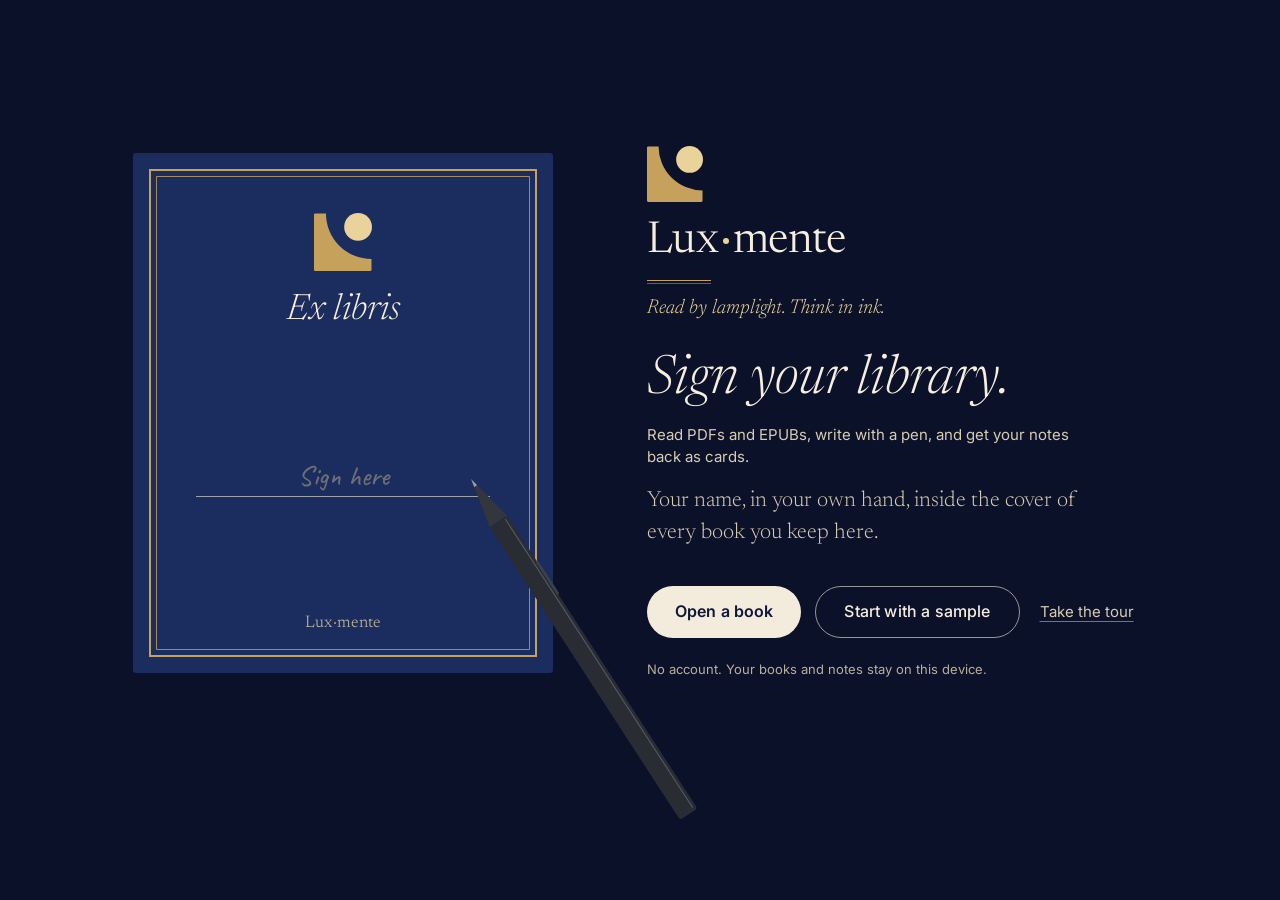
==== tasarim/index.html @ 2f60ad55 "Yayın: fdd84c4, sw 8.8.0" ====
<!doctype html>
<html lang="tr">
<head>
<meta charset="utf-8">
<meta name="viewport" content="width=device-width, initial-scale=1, viewport-fit=cover">
<!-- Tarayıcı çubuğu açılışta gece rengi (#acilis ile aynı); kabuk kurulunca app.js atmosferin rengini yazar -->
<meta name="theme-color" content="#0E1838">
<meta name="color-scheme" content="light dark">
<title>Luxmente</title>
<link rel="manifest" href="manifest.webmanifest">
<meta name="application-name" content="Luxmente">
<meta name="mobile-web-app-capable" content="yes">
<meta name="apple-mobile-web-app-title" content="Luxmente">
<!-- iOS ana ekran uygulaması: tam ekran açılır; durum çubuğu theme-color rengini alır, içerik altına girmez -->
<meta name="apple-mobile-web-app-capable" content="yes">
<meta name="apple-mobile-web-app-status-bar-style" content="default">
<meta name="format-detection" content="telephone=no">
<link rel="apple-touch-icon" href="ikon/apple-touch-icon.png">
<!-- Hizmet çalışanı kaydı ve paylaşım hedefi; app.js de aynı modülü kullanır (tek örnek) -->
<script type="module" src="paylasim.js"></script>
<!-- Luxmente işareti: 16 ve 32 px için işaret biraz büyük, büyükte kartın oranı -->
<link rel="icon" href="ikon/ikon-kucuk.svg" sizes="16x16 32x32" type="image/svg+xml">
<link rel="icon" type="image/svg+xml" href="ikon/ikon.svg" sizes="any">
<!-- Yazı tipleri cihazda (../lib/fonts, OFL): Google'a istek yok, çevrimdışı ilk açılışta da doğru harfler.
     Her ekranda geçen arayüz yazısı (Inter latin) önden istenir; öbürleri sayfada harfi geçince (unicode-range) -->
<link rel="preload" href="../lib/fonts/inter-latin.woff2" as="font" type="font/woff2" crossorigin>
<link rel="stylesheet" href="../lib/fonts/yazi-tipleri.css">
<link rel="stylesheet" href="tasarim.css">
<link rel="stylesheet" href="atmosfer.css">
<link rel="stylesheet" href="kitaplik.css">
<link rel="stylesheet" href="duzenleyici.css">
<link rel="stylesheet" href="okuma.css">
<link rel="stylesheet" href="koltuk.css">
<!-- tekrar, asistan, arama, ses, izler ve cizgi.css açılışta yüklenmez: modülleri ortak.js stilYukle() ile bu sıraya ekler -->
<script>
  // Kayıtlı tema, atmosfer ve sade hareket ilk boyamadan önce uygulanır, açılışta renk sıçraması olmaz.
  // 7.0 (TASARIM-5 4.1 madde 5): çözülmüş kip, etkin atmosfer (yalnız gece olanın gündüz eşi; ortak.js etkinAtmosfer ile
  // aynı eşleme), vurgu, canlı zemin ve tarayıcı çubuğu rengi. app.js açılınca aynı nitelikleri yeniden yazar.
  (function () {
    var k = document.documentElement, a = null;
    try { a = JSON.parse(localStorage.getItem("kn-tasarim:ayarlar") || "null"); } catch (e) { /* gizli pencere: varsayılanlar */ }
    // Kayıt hiç yoksa yeni kurulum: Lapis (ortak.js YENI_KURULUM ile aynı). Kaydı olup atmosferi olmayan eski kullanıcı Aurora
    var yeni = !(a && typeof a === "object");
    a = a && typeof a === "object" ? a : {};
    if (a.tema === "acik") k.dataset.theme = "light";
    if (a.tema === "koyu") k.dataset.theme = "dark";
    if (a.sadeHareket) k.dataset.hareket = "sade";
    // Rahat kullanım: yazı boyutu, yüksek kontrast ve renk körü görünümü de ilk boyamada (app.js aynılarını yazar)
    if (a.arayuzYazi === "buyuk" || a.arayuzYazi === "kucuk") k.dataset.yazi = a.arayuzYazi;
    if (a.yuksekKontrast) k.dataset.kontrast = "yuksek";
    if (a.renkKoru) k.dataset.renkKoru = "";
    if (a.okunakliArayuz) k.dataset.okunakli = "";   // okunaklı arayüz yazısı (Atkinson), açılışta Inter'den sıçramasın
    if (a.elYazisi === false) k.dataset.notYazi = "duz";
    var gece = a.tema === "koyu" || (a.tema !== "acik" && matchMedia("(prefers-color-scheme: dark)").matches);
    var R = { lapis: ["#F3EBDB", "#0E1838"], aurora: ["#F4F5F9", "#0B0C11"], nebula: ["#F6F3FC", "#0D0A16"], okyanus: ["#F2F7F8", "#071216"], grafit: ["#F3F3F4", "#0E0E10"],
      oled: ["#F3F3F4", "#000000"], kagit: ["#F7F5F0", "#141413"], "sepya-gece": ["#F7F5F0", "#15110C"], orman: ["#F2F5F0", "#0A110C"] };
    var ES = { oled: "grafit", "sepya-gece": "kagit" };
    var VURGU = ["altin", "iris", "lagun", "zumrut", "kehribar", "mercan", "gul", "gok", "gumus"];
    var secim = R.hasOwnProperty(a.atmosfer) ? a.atmosfer : yeni ? "lapis" : "aurora";
    k.dataset.kip = gece ? "gece" : "gunduz";
    k.dataset.atmosfer = !gece && ES[secim] ? ES[secim] : secim;
    if (VURGU.indexOf(a.vurgu) >= 0) k.dataset.vurgu = a.vurgu;
    if (a.canliZemin && !a.sadeHareket && !matchMedia("(prefers-reduced-motion: reduce)").matches) k.dataset.canliZemin = "";
    // Açılış ekranı (#acilis) her atmosferde gece rengindedir (#0E1838); tarayıcı çubuğu da öyle kalır (meta yukarıda).
    // Atmosferin çubuk rengini kabuk kurulunca app.js temaRengi() yazar.
  })();

  // Açılış ekranı ve açılış hatası. app.js açılış adımlarını bitirince knUygulamaHazir(), ilk ekran çizilince
  // knAcilisBitti() çağırır (#acilis söner). Hazır olmadan yakalanmamış bir hata olur ve uygulama 4 saniye içinde yine de
  // hazır olmazsa açılış ölümcül sayılır: #acilis "Bir şey ters gitti" ekranına döner (Yenile, Tanı bilgisini kopyala).
  // Hazır olduktan sonraki hatalar buraya gelmez; açılış sürerken olup uygulamayı durdurmayan hata da ekran açtırmaz.
  // Modüller hiç yüklenmeyebilir, bu yüzden metinler t() ile değil burada iki dilde (dil.js dilBul ile aynı seçim).
  (function () {
    var hazir = false, bekle = 0, ilk = null;
    function ingilizce() {
      try { var d = localStorage.getItem("kn-dil"); if (d === "tr" || d === "en") return d === "en"; } catch (e) { /* gizli pencere */ }
      return String((navigator.languages && navigator.languages[0]) || navigator.language || "tr").toLowerCase().indexOf("tr") !== 0;
    }
    function tani() {
      var h = ilk && ilk.hata, sw = navigator.serviceWorker && navigator.serviceWorker.controller;
      return ["Luxmente", new Date().toISOString(), location.pathname, navigator.userAgent, "SW: " + (sw ? "var" : "yok"),
        (ilk ? ilk.kaynak + ": " : "") + String(h && h.message || h), h && h.stack ? String(h.stack) : ""].join("\n").trim();
    }
    function goster() {
      var el = document.getElementById("acilis");
      if (hazir || !el) return;
      var en = ingilizce(), M = en
        ? ["Something went wrong", "Luxmente couldn’t start. Your notes and books are safe on this device; reloading usually fixes it.", "Reload", "Copy diagnostic info", "Copied"]
        : ["Bir şey ters gitti", "Luxmente açılamadı. Notların ve kitapların bu cihazda duruyor; yenilemek çoğu zaman yeter.", "Yenile", "Tanı bilgisini kopyala", "Kopyalandı"];
      var b = document.createElement("h1"), p = document.createElement("p"), yenile = document.createElement("button"), kopyala = document.createElement("button"), alt = document.createElement("div");
      b.textContent = M[0]; p.textContent = M[1]; yenile.textContent = M[2]; kopyala.textContent = M[3];
      yenile.type = kopyala.type = "button";
      yenile.className = "birincil";
      yenile.onclick = function () { location.reload(); };
      kopyala.onclick = function () {
        var metin = tani(), bitti = function () { kopyala.textContent = M[4]; };
        if (navigator.clipboard && navigator.clipboard.writeText) navigator.clipboard.writeText(metin).then(bitti, elle);
        else elle();
        // Pano yoksa (güvenli olmayan bağlantı) metin seçili bir kutuda gösterilir, elle kopyalanır
        function elle() { var k = document.createElement("textarea"); k.readOnly = true; k.value = metin; alt.after(k); k.select(); }
      };
      alt.className = "acilis__eylem";
      alt.append(yenile, kopyala);
      el.replaceChildren(b, p, alt);
      el.className = "hata";
      el.setAttribute("role", "alert");
      el.removeAttribute("aria-hidden");
      yenile.focus();
    }
    window.knAcilisHata = function (hata, kaynak) {
      if (hazir) return;
      ilk = ilk || { hata: hata, kaynak: kaynak || "hata" };   // ilk hata çoğu zaman asıl neden
      clearTimeout(bekle);
      bekle = setTimeout(goster, 4000);
    };
    window.knUygulamaHazir = function () { hazir = true; clearTimeout(bekle); };
    window.knAcilisBitti = function () {
      window.knUygulamaHazir();
      var el = document.getElementById("acilis");
      if (!el || el.classList.contains("hata") || el.classList.contains("gidiyor")) return;
      if (document.documentElement.dataset.hareket === "sade" || matchMedia("(prefers-reduced-motion: reduce)").matches) { el.remove(); return; }
      el.classList.add("gidiyor");
      setTimeout(function () { el.remove(); }, 220);
    };
    // ResizeObserver döngü uyarısı hata olayı olarak gelir ama zararsızdır
    addEventListener("error", function (e) { if (!/ResizeObserver loop/.test(e.message || "")) window.knAcilisHata(e.error || e.message, "error"); });
    addEventListener("unhandledrejection", function (e) { window.knAcilisHata(e.reason, "unhandledrejection"); });
  })();
</script>
<style>
  /* Açılış ekranı (Luxmente kimliği, dikey kilit "Stacked · night"): gece zemininde altın L ve lamba, fildişi
     Lux·mente (yola çevrilmiş, yazı tipi beklemez), çift altın çizgi ve lamba sarısı slogan. CSS dosyalarından bağımsız.
     Hata ekranı da aynı zeminde. */
  #acilis { position: fixed; inset: 0; z-index: 2147483000; display: grid; place-content: center; justify-items: center; gap: 12px; padding: 24px;
    background: #0E1838; color: #F6EFE0; text-align: center; transition: opacity .2s ease-out; }
  #acilis.gidiyor { opacity: 0; pointer-events: none; }
  #acilis .acilis__marka { display: grid; justify-items: center; gap: 16px; animation: acilis-gel .4s ease-out .25s both; }
  #acilis .acilis__isaret { display: block; width: clamp(64px, 14vw, 88px); height: auto; }
  #acilis .acilis__ad { display: block; width: clamp(176px, 44vw, 248px); height: auto; }
  #acilis .acilis__cizgi { width: 52px; height: 3px; box-sizing: border-box; border-top: 1px solid #C6A15B; border-bottom: 1px solid rgba(198, 161, 91, .55); }
  #acilis .acilis__slogan { margin: 0; font: italic 300 clamp(15px, 3.4vw, 18px)/1.3 "Newsreader", Georgia, serif; color: #EAD39A; }
  @keyframes acilis-gel { from { opacity: 0; } }
  @media (prefers-reduced-motion: reduce) { #acilis .acilis__marka { animation: none; } }
  #acilis.hata h1 { margin: 0; font: 400 28px/1.2 "Literata", Georgia, serif; }
  #acilis.hata p { max-width: 420px; margin: 0; font: 15px/1.5 system-ui, sans-serif; color: #B9AF9B; }
  #acilis .acilis__eylem { display: flex; flex-wrap: wrap; justify-content: center; gap: 10px; margin-top: 8px; }
  #acilis button { min-height: 44px; padding: 0 18px; border: 1px solid currentColor; border-radius: 999px; background: none; color: inherit; font: 500 15px system-ui, sans-serif; cursor: pointer; }
  #acilis button.birincil { background: #F6EFE0; color: #0E1838; border-color: transparent; }
  #acilis textarea { width: min(520px, 100%); height: 140px; font: 12px/1.4 ui-monospace, monospace; }
</style>
</head>
<body>
<div id="acilis" aria-hidden="true"><div class="acilis__marka">
  <svg class="acilis__isaret" viewBox="0 -1 121 121" width="88" height="88"><path d="M2.5 0H25A95 95 0 0 0 120 95V117.5A2.5 2.5 0 0 1 117.5 120H2.5A2.5 2.5 0 0 1 0 117.5V2.5A2.5 2.5 0 0 1 2.5 0Z" fill="#C6A15B"/><circle cx="92" cy="28" r="29" fill="#EAD39A"/></svg>
  <svg class="acilis__ad" viewBox="94 2 332 54" width="248" height="40"><g fill="#F6EFE0"><path d="M1080 -52L1072 -52L964 0L289 0L289 53L1066 53L947 31L1162 393L1184 387ZM410 1361L410 0L67 0L67 25L246 62L246 1361L67 1399L67 1423L590 1423L590 1399Z" transform="translate(96 51.98) scale(0.034 -0.034)"/> <path d="M324 317Q324 237 346.5 187Q369 137 418 114Q467 91 548 91Q628 91 705.5 117Q783 143 835 177L848 156Q773 102 718 67.5Q663 33 619 13.5Q575 -6 534 -13Q493 -20 449 -20Q304 -20 240 56.5Q176 133 176 302L176 937L-8 973L-8 1005L333 1024L324 940ZM801 -26L800 152L800 937L615 973L615 1005L959 1024L948 940L948 90Q957 86 978.5 79.5Q1000 73 1026 65.5Q1052 58 1076.5 50.5Q1101 43 1117 38L1117 20L808 -26Z" transform="translate(136.97 51.98) scale(0.034 -0.034)"/> <path d="M955 57L1096 27L1096 0L637 0L637 27L783 55L502 460L494 472L163 951L21 985L21 1011L475 1011L475 985L334 955L591 583L598 573ZM546 497L208 51L336 27L336 0L5 0L5 27L138 51L526 537L543 544L862 960L727 985L727 1011L1057 1011L1057 985L930 960L564 505Z" transform="translate(175.31 51.98) scale(0.034 -0.034)"/> <path d="M340 860L340 50L483 23L483 0L46 0L46 23L192 50L192 881Q176 888 143 903.5Q110 919 42 952L42 969L332 1041L338 1041ZM947 738L947 50L1092 23L1092 0L655 0L655 23L799 50L799 710Q799 782 777.5 826.5Q756 871 710.5 893Q665 915 590 915Q516 915 442.5 893Q369 871 318 840L308 863Q378 915 431 948Q484 981 526.5 999Q569 1017 607 1024Q645 1031 688 1031Q781 1031 838.5 999.5Q896 968 921.5 903.5Q947 839 947 738ZM1555 726L1555 50L1699 23L1699 0L1261 0L1261 23L1407 50L1407 702Q1407 780 1385 826Q1363 872 1316.5 893.5Q1270 915 1195 915Q1120 915 1045.5 892.5Q971 870 921 839L909 862Q980 914 1033.5 947Q1087 980 1129.5 998.5Q1172 1017 1211 1024Q1250 1031 1292 1031Q1433 1031 1494 960Q1555 889 1555 726Z" transform="translate(233.89 51.98) scale(0.034 -0.034)"/> <path d="M545 1031Q649 1031 726 986.5Q803 942 847 859.5Q891 777 898 661L215 661L216 709L804 710L746 677Q735 781 707.5 849Q680 917 632.5 951.5Q585 986 518 986Q423 986 358 936.5Q293 887 260 795.5Q227 704 227 576Q227 412 272 306.5Q317 201 400.5 149.5Q484 98 605 98Q663 98 716 113.5Q769 129 817.5 160.5Q866 192 909 245L925 233Q860 138 799 83Q738 28 672.5 4Q607 -20 529 -20Q398 -20 295.5 38Q193 96 135 210Q77 324 77 491Q77 637 132.5 760Q188 883 292.5 957Q397 1031 545 1031Z" transform="translate(292.63 51.98) scale(0.034 -0.034)"/> <path d="M340 856L340 50L484 23L484 0L46 0L46 23L192 50L192 881Q176 888 143 903.5Q110 919 42 952L42 969L332 1041L338 1041ZM698 23L844 50L844 682Q844 765 820.5 816.5Q797 868 747 891.5Q697 915 617 915Q533 915 453.5 890Q374 865 319 833L308 853Q383 908 439.5 943.5Q496 979 541.5 998Q587 1017 628.5 1024Q670 1031 715 1031Q863 1031 927.5 953.5Q992 876 992 705L992 50L1137 23L1137 0L698 0Z" transform="translate(325.68 51.98) scale(0.034 -0.034)"/> <path d="M317 246Q317 171 362 131Q407 91 488 91Q534 91 581.5 99Q629 107 693 126L693 102Q606 54 552.5 28.5Q499 3 461 -7.5Q423 -18 381 -18Q326 -18 277.5 7Q229 32 198.5 85.5Q168 139 168 224L168 901L41 972L41 985Q60 995 79.5 1007Q99 1019 121.5 1033Q144 1047 171.5 1064.5Q199 1082 233 1103Q267 1124 308 1149L317 1149L317 976ZM267 920L267 1011L665 1011L651 920Z" transform="translate(365.28 51.98) scale(0.034 -0.034)"/> <path d="M545 1031Q649 1031 726 986.5Q803 942 847 859.5Q891 777 898 661L215 661L216 709L804 710L746 677Q735 781 707.5 849Q680 917 632.5 951.5Q585 986 518 986Q423 986 358 936.5Q293 887 260 795.5Q227 704 227 576Q227 412 272 306.5Q317 201 400.5 149.5Q484 98 605 98Q663 98 716 113.5Q769 129 817.5 160.5Q866 192 909 245L925 233Q860 138 799 83Q738 28 672.5 4Q607 -20 529 -20Q398 -20 295.5 38Q193 96 135 210Q77 324 77 491Q77 637 132.5 760Q188 883 292.5 957Q397 1031 545 1031Z" transform="translate(388.12 51.98) scale(0.034 -0.034)"/></g><circle fill="#EAD39A" cx="223.69" cy="34.98" r="4.76"/></svg>
  <span class="acilis__cizgi"></span>
  <p class="acilis__slogan">Lamba ışığında oku. Mürekkeple düşün.</p>
</div></div>
<script>
  // Slogan arayüz dilinde (dil.js dilBul ile aynı seçim; modüller daha gelmedi)
  (function () {
    // Kayıtlı seçim yalnız "tr" ya da "en" ise geçerli; yoksa (ya da depo okunamazsa) cihaz dili
    var d = null;
    try { d = localStorage.getItem("kn-dil"); } catch (e) { /* gizli pencere */ }
    var en = d === "tr" || d === "en" ? d === "en"
      : String((navigator.languages && navigator.languages[0]) || navigator.language || "tr").toLowerCase().indexOf("tr") !== 0;
    if (en) document.querySelector("#acilis .acilis__slogan").textContent = "Read by lamplight. Think in ink.";
  })();
</script>
<!-- Simge sprite'ı (TASARIM 4) ve gizli gradyanlar (TASARIM 3.6) -->
<svg width="0" height="0" style="position:absolute" aria-hidden="true">
  <defs>
    <linearGradient id="celik" x1="0" x2="1"><stop offset="0" stop-color="#7E8187"/><stop offset=".5" stop-color="#E6E8EB"/><stop offset="1" stop-color="#8A8D92"/></linearGradient>
    <radialGradient id="muhur" cx=".38" cy=".32" r=".85"><stop offset="0" stop-color="#A23345"/><stop offset=".55" stop-color="#7D1D2C"/><stop offset="1" stop-color="#5A1220"/></radialGradient>
    <!-- 7.0 ışık izi (TASARIM-5 10.4): stroke="url(#vurgu-iz)". Yatay düz çizgide objectBoundingBox kaybolur, bu yüzden userSpaceOnUse -->
    <linearGradient id="vurgu-iz" gradientUnits="userSpaceOnUse" x1="0" y1="0" x2="100%" y2="0"><stop offset="0" style="stop-color: var(--vurgu-1)"/><stop offset="1" style="stop-color: var(--vurgu-2)"/></linearGradient>
  </defs>
  <symbol id="i-menu" viewBox="0 0 24 24"><path d="M4 7h16M4 12h16M4 17h11"/></symbol>
  <symbol id="i-ara" viewBox="0 0 24 24"><path d="M16.5 10.5a6 6 0 1 1-12 0 6 6 0 0 1 12 0ZM15 15l5 5"/></symbol>
  <symbol id="i-geri" viewBox="0 0 24 24"><path d="M19 12H5.5M11 6.5 5.5 12l5.5 5.5"/></symbol>
  <symbol id="i-yer-imi" viewBox="0 0 24 24"><path class="d" d="M7 3.5h10v17L12 16.6 7 20.5Z"/></symbol>
  <symbol id="i-sayfalar" viewBox="0 0 24 24"><path d="M9 3.5h6.5L19 7v10.5H9ZM15.5 3.5V7H19M5.5 7v13.5H15"/></symbol>
  <symbol id="i-notlar" viewBox="0 0 24 24"><path d="M5 4.5h14V15l-4.5 4.5H5ZM14.5 19.5V15H19M8 9h8M8 12.5h5"/></symbol>
  <symbol id="i-okuma" viewBox="0 0 24 24"><path d="M12 6.5C10 5 7 4.5 3.5 5v13c3.5-.5 6.5 0 8.5 1.5 2-1.5 5-2 8.5-1.5V5C17 4.5 14 5 12 6.5Zm0 0v13"/></symbol>
  <symbol id="i-daha" viewBox="0 0 24 24"><g fill="currentColor" stroke="none"><circle cx="6" cy="12" r="1.5"/><circle cx="12" cy="12" r="1.7"/><circle cx="18" cy="12" r="1.4"/></g></symbol>
  <symbol id="i-icindekiler" viewBox="0 0 24 24"><path d="M4 6.5h2M9 6.5h11M4 12h2M9 12h11M4 17.5h2M9 17.5h7"/></symbol>
  <symbol id="i-geri-al" viewBox="0 0 24 24"><path d="M8.5 4.5 4 9l4.5 4.5M4 9h10.5a5.25 5.25 0 0 1 0 10.5H11"/></symbol>
  <symbol id="i-yinele" viewBox="0 0 24 24"><path d="M15.5 4.5 20 9l-4.5 4.5M20 9H9.5a5.25 5.25 0 0 0 0 10.5H13"/></symbol>
  <symbol id="i-silgi" viewBox="0 0 24 24"><g transform="rotate(-45 12 12)" stroke-width="1.6"><rect x="4" y="8" width="16" height="8" rx="1.6"/><path d="M12 8v8"/></g></symbol>
  <symbol id="i-imlec" viewBox="0 0 24 24"><path class="d" d="M5.5 3.8 18.6 11l-5.9 1.5-3 5.6Z"/><path d="M12.8 12.6l3.9 6.1"/></symbol>
  <symbol id="i-kement" viewBox="0 0 24 24"><path d="M12 16.5c-4.7 0-8.5-2.6-8.5-5.75S7.3 5 12 5s8.5 2.6 8.5 5.75-3.8 5.75-8.5 5.75Z" stroke-dasharray="2.6 2.6"/><path d="M9.6 16.3c-1 1.3-.7 2.9.7 3.4M10.3 19.7 8.3 21.5"/></symbol>
  <symbol id="i-sekil" viewBox="0 0 24 24"><path d="M3.5 19.5 10 8l6.5 11.5Z"/><circle cx="15.5" cy="9.5" r="5"/></symbol>
  <symbol id="i-metin" viewBox="0 0 24 24"><path d="M5.5 7V5h13v2M12 5v14M9.5 19h5"/></symbol>
  <symbol id="i-not" viewBox="0 0 24 24"><path class="d" d="M5 5h14v9.5L14.5 19H5Z" stroke-width="1.6"/><path d="M14.5 19v-4.5H19" stroke-width="1.6"/></symbol>
  <symbol id="i-bant" viewBox="0 0 24 24"><g transform="rotate(-20 12 12)" stroke-width="1.6"><path d="M3.5 9h17l-1 1.5 1 1.5-1 1.5 1 1.5h-17l1-1.5-1-1.5 1-1.5Z"/></g></symbol>
  <symbol id="i-kirp" viewBox="0 0 24 24"><path d="M2.5 7h3M7 2.5v3M18.5 7h3M17 2.5v3M2.5 17h3M7 18.5v3M18.5 17h3M17 18.5v3"/><path d="M9 9h6v6H9Z" stroke-opacity=".45"/></symbol>
  <symbol id="i-kapat" viewBox="0 0 24 24"><path d="M6.5 6.5l11 11M17.5 6.5l-11 11"/></symbol>
  <symbol id="i-kopyala" viewBox="0 0 24 24"><path d="M8.5 8.5h11v11h-11ZM15.5 8.5v-4h-11v11h4"/></symbol>
  <symbol id="i-sil" viewBox="0 0 24 24"><path d="M4.5 7h15M9.5 7V4.5h5V7M6.5 7l1 13h9l1-13M10 10.5v6M14 10.5v6"/></symbol>
  <symbol id="i-tik" viewBox="0 0 24 24"><path d="M5 12.5 10 17.5 19 7"/></symbol>
  <symbol id="i-asagi" viewBox="0 0 24 24"><path d="M7 10l5 5 5-5"/></symbol>
  <symbol id="i-arti" viewBox="0 0 24 24"><path d="M12 5v14M5 12h14"/></symbol>
  <symbol id="i-izgara" viewBox="0 0 24 24"><path d="M4.5 4.5h6v6h-6ZM13.5 4.5h6v6h-6ZM4.5 13.5h6v6h-6ZM13.5 13.5h6v6h-6Z"/></symbol>
  <symbol id="i-liste" viewBox="0 0 24 24"><path d="M4.5 5.5h4v4h-4ZM11.5 7.5h8M4.5 14.5h4v4h-4ZM11.5 16.5h8"/></symbol>
  <symbol id="i-tumu" viewBox="0 0 24 24"><path d="M3.5 4.5H7v15H3.5ZM9 4.5h3.5v15H9ZM14.3 5.6l3.3-.9 3.2 13.6-3.3.8ZM2.5 19.5h19"/></symbol>
  <symbol id="i-kitap" viewBox="0 0 24 24"><path class="d" stroke="none" d="M6 18.5V5.5A1.5 1.5 0 0 1 7.5 4H18v13H7.5A1.5 1.5 0 0 0 6 18.5Z"/><path d="M6 18V5.5A1.5 1.5 0 0 1 7.5 4H18v13H7.5A1.5 1.5 0 0 0 6 18.5 1.5 1.5 0 0 0 7.5 20H18M9.5 8h5"/></symbol>
  <symbol id="i-defter" viewBox="0 0 24 24"><path class="d" d="M6 3.5h11.5a1 1 0 0 1 1 1v15a1 1 0 0 1-1 1H6Z"/><path d="M9 3.5v17M15.5 3.5v17"/></symbol>
  <symbol id="i-yildiz" viewBox="0 0 24 24"><path class="d" d="M12 3.8l2.5 5.2 5.7.7-4.2 3.9 1.1 5.6L12 16.4l-5.1 2.8 1.1-5.6-4.2-3.9 5.7-.7Z"/></symbol>
  <symbol id="i-yedekle" viewBox="0 0 24 24"><path d="M3.5 6.5h17v11h-17ZM3.5 6.5l8.5 6.5 8.5-6.5"/><circle cx="12" cy="14.6" r="2.2" style="fill:var(--dolgu,#7D1D2C);fill-opacity:.4"/></symbol>
  <symbol id="i-ayarlar" viewBox="0 0 24 24"><path d="M4 7h9M17 7h3M4 17h3M11 17h9"/><circle cx="15" cy="7" r="2"/><circle cx="9" cy="17" r="2"/></symbol>
  <symbol id="i-pdf" viewBox="0 0 24 24"><path d="M6.5 3.5h7l4 4v13h-11ZM13.5 3.5v4h4M12 10.5V17M9.3 14.3 12 17l2.7-2.7"/></symbol>
  <symbol id="i-epub" viewBox="0 0 24 24"><path d="M6 18V5.5A1.5 1.5 0 0 1 7.5 4H18v13H7.5A1.5 1.5 0 0 0 6 18.5 1.5 1.5 0 0 0 7.5 20H18M12 7v6.5M9.6 11.2 12 13.6l2.4-2.4"/></symbol>
  <symbol id="i-yeni-defter" viewBox="0 0 24 24"><path d="M6 3.5h11.5a1 1 0 0 1 1 1v15a1 1 0 0 1-1 1H6ZM9 3.5v17M13.75 9.5v5M11.25 12h5"/></symbol>
  <symbol id="i-pilcrow" viewBox="0 0 24 24"><path d="M10.5 4v16M14.5 4v16M16.5 4h-7a4 4 0 0 0 0 8h1"/></symbol>
  <symbol id="i-tutamak" viewBox="0 0 24 24"><g fill="currentColor" stroke="none"><circle cx="9" cy="6" r="1.4"/><circle cx="15" cy="6" r="1.4"/><circle cx="9" cy="12" r="1.4"/><circle cx="15" cy="12" r="1.4"/><circle cx="9" cy="18" r="1.4"/><circle cx="15" cy="18" r="1.4"/></g></symbol>
  <symbol id="i-tema-oto" viewBox="0 0 24 24"><circle cx="12" cy="12" r="8"/><path d="M12 4a8 8 0 0 0 0 16Z" fill="currentColor"/></symbol>
  <symbol id="i-tema-acik" viewBox="0 0 24 24"><circle cx="12" cy="12" r="4"/><path d="M12 2.5v2M12 19.5v2M2.5 12h2M19.5 12h2M5.3 5.3l1.4 1.4M17.3 17.3l1.4 1.4M5.3 18.7l1.4-1.4M17.3 6.7l1.4-1.4"/></symbol>
  <symbol id="i-tema-koyu" viewBox="0 0 24 24"><path d="M19.5 14.5A8 8 0 1 1 9.5 4.5a6.5 6.5 0 0 0 10 10Z"/></symbol>
  <symbol id="i-cizgi" viewBox="0 0 24 24"><path d="M5 19 19 5"/></symbol>
  <symbol id="i-ok" viewBox="0 0 24 24"><path d="M5 19 19 5M10.5 5H19v8.5"/></symbol>
  <symbol id="i-dikdortgen" viewBox="0 0 24 24"><path d="M4.5 6.5h15v11h-15Z"/></symbol>
  <symbol id="i-elips" viewBox="0 0 24 24"><ellipse cx="12" cy="12" rx="8.5" ry="6"/></symbol>
  <symbol id="i-satir-dar" viewBox="0 0 24 24"><path d="M5 9h14M5 12h14M5 15h14"/></symbol>
  <symbol id="i-satir-orta" viewBox="0 0 24 24"><path d="M5 7.5h14M5 12h14M5 16.5h14"/></symbol>
  <symbol id="i-satir-genis" viewBox="0 0 24 24"><path d="M5 5.5h14M5 12h14M5 18.5h14"/></symbol>
  <symbol id="i-olcu-genis" viewBox="0 0 24 24"><path d="M3.5 4.5h17v15h-17ZM6 9h12M6 12h12M6 15h12"/></symbol>
  <symbol id="i-olcu-orta" viewBox="0 0 24 24"><path d="M3.5 4.5h17v15h-17ZM8 9h8M8 12h8M8 15h8"/></symbol>
  <symbol id="i-olcu-dar" viewBox="0 0 24 24"><path d="M3.5 4.5h17v15h-17ZM10 9h4M10 12h4M10 15h4"/></symbol>
  <!-- Belgede olmayan, aynı dilde eklenenler: klasör, yönler, dışa aktar, gönder -->
  <symbol id="i-klasor" viewBox="0 0 24 24"><path class="d" d="M3.5 7a1 1 0 0 1 1-1h4.6l2 2.2h8.4a1 1 0 0 1 1 1V18a1 1 0 0 1-1 1h-15a1 1 0 0 1-1-1Z"/><path d="M3.5 11h17"/></symbol>
  <symbol id="i-yukari" viewBox="0 0 24 24"><path d="M7 14l5-5 5 5"/></symbol>
  <symbol id="i-sol" viewBox="0 0 24 24"><path d="M14 7l-5 5 5 5"/></symbol>
  <symbol id="i-sag" viewBox="0 0 24 24"><path d="M10 7l5 5-5 5"/></symbol>
  <symbol id="i-disa-aktar" viewBox="0 0 24 24"><path d="M12 14.5v-11M8 7.5l4-4 4 4M5.5 11.5v8h13v-8"/></symbol>
  <symbol id="i-indir" viewBox="0 0 24 24"><path d="M12 3.5v11M8 10.5l4 4 4-4M5.5 15.5v4h13v-4"/></symbol>
  <symbol id="i-ceviri" viewBox="0 0 24 24"><path d="M3 18.5 7.25 7l4.25 11.5M4.6 14.5h5.3M13 6.5h8M17 4.5v2M19.4 6.5c-.6 3.6-2.6 6.5-5.9 8.4M15 9.2c1 2.2 2.8 4.2 5.5 5.7"/></symbol>
  <symbol id="i-gonder" viewBox="0 0 24 24"><path d="M20.5 3.5 10.2 13.8M20.5 3.5 14 20.5l-3.8-6.7L3.5 10Z"/></symbol>
  <!-- 2. tur (TASARIM-2 §8) -->
  <symbol id="i-sor" viewBox="0 0 24 24"><circle cx="12" cy="12" r="8.5"/><path d="M6 12c1.3-3.2 2.7-3.2 4 0s2.7 3.2 4 0 2.7-3.2 4 0" style="stroke:var(--sor-iz,currentColor)"/></symbol>
  <symbol id="i-tekrar" viewBox="0 0 24 24"><path d="M7 8.5V5.5h13.5v10H17.5"/><path class="d" d="M3.5 8.5h14v10h-14Z"/><path d="M6.5 12h8M6.5 15h5"/></symbol>
  <symbol id="i-koltuk" viewBox="0 0 24 24"><path class="d" stroke="none" d="M6.5 15h11v-2.5a1.5 1.5 0 0 1 3 0V18h-17v-5.5a1.5 1.5 0 0 1 3 0Z"/><path d="M5 11V8a3 3 0 0 1 3-3h8a3 3 0 0 1 3 3v3M3.5 12.5a1.5 1.5 0 0 1 3 0V15h11v-2.5a1.5 1.5 0 0 1 3 0V18h-17ZM6 18v2M18 18v2"/></symbol>
  <symbol id="i-masa" viewBox="0 0 24 24"><path d="M3.5 14h17M6 14v6M18 14v6M17 14V9.5l-4-3.3"/><path class="d" d="M10.2 9.6 13.9 5l2.4 1.9Z"/></symbol>
  <symbol id="i-kalem-ucu" viewBox="0 0 24 24"><path d="M12 21.5 7 12.5l2-7h6l2 7ZM9 5.5h6M12 14.4v7.1"/><circle cx="12" cy="13" r="1.3"/></symbol>
  <symbol id="i-anlam" viewBox="0 0 24 24"><path d="M6 18V5.5A1.5 1.5 0 0 1 7.5 4H18v8M18 17.5v.5H7.5A1.5 1.5 0 0 0 6 19.5 1.5 1.5 0 0 0 7.5 21H12M9.5 8h5"/><circle cx="16.5" cy="16" r="2.5"/><path d="M18.3 17.8l2.2 2.2"/></symbol>
  <symbol id="i-kenara-not" viewBox="0 0 24 24"><path d="M4.5 4.5h10v15h-10ZM14.5 4.5h5v15h-5M7 9h5M7 12h5M9.5 16h8M15.5 14l2 2-2 2"/></symbol>
  <symbol id="i-karta-cevir" viewBox="0 0 24 24"><path d="M3.5 6.5h17v11h-17ZM3.5 9.5h17M12 12v4M10 14h4"/></symbol>
  <symbol id="i-anahtar" viewBox="0 0 24 24"><circle cx="8" cy="15.5" r="4"/><path d="M10.9 12.6 19.5 4M16.5 7l2.5 2.5M14.3 9.2l2 2"/></symbol>
  <symbol id="i-kilit" viewBox="0 0 24 24"><path d="M6.5 10.5h11v9h-11ZM9 10.5V8a3 3 0 0 1 6 0v2.5M12 14v2.5"/></symbol>
  <symbol id="i-goz" viewBox="0 0 24 24"><path d="M2.5 12S6 5.5 12 5.5 21.5 12 21.5 12 18 18.5 12 18.5 2.5 12 2.5 12Z"/><circle cx="12" cy="12" r="3"/></symbol>
  <symbol id="i-goz-kapali" viewBox="0 0 24 24"><path d="M2.5 12S6 5.5 12 5.5 21.5 12 21.5 12 18 18.5 12 18.5 2.5 12 2.5 12Z"/><circle cx="12" cy="12" r="3"/><path d="M4 4l16 16"/></symbol>
  <symbol id="i-kronometre" viewBox="0 0 24 24"><circle cx="12" cy="13.5" r="7"/><path d="M10 3.5h4M12 3.5v3M12 13.5V10M17.8 7.7l1.4-1.4"/></symbol>
  <symbol id="i-yeniden" viewBox="0 0 24 24"><path d="M19.5 12a7.5 7.5 0 1 1-2.2-5.3M19.5 4.5v4h-4"/></symbol>
  <symbol id="i-yapistir" viewBox="0 0 24 24"><path d="M8.5 5.5h-2a1 1 0 0 0-1 1v13a1 1 0 0 0 1 1h11a1 1 0 0 0 1-1v-13a1 1 0 0 0-1-1h-2M9 4h6v3H9ZM9 12h6M9 15.5h4"/></symbol>
  <symbol id="i-paylas" viewBox="0 0 24 24"><circle cx="17" cy="5.5" r="2.2"/><circle cx="6.5" cy="12" r="2.2"/><circle cx="17" cy="18.5" r="2.2"/><path d="M8.4 10.8l6.7-4.1M8.4 13.2l6.7 4.1"/></symbol>
  <symbol id="i-yan-yana" viewBox="0 0 24 24"><path d="M3.5 5.5h17v13h-17ZM12 5.5v13M6 9h3.5M6 12h3.5M14.5 9h3.5"/></symbol>
  <!-- 4. tur (OZELLIKLER-4 §1.6): ses, arama, Masa'da görsel, damga, sayfa yönetimi, Koltuk'ta el yazısı boşluğu -->
  <symbol id="i-ses" viewBox="0 0 24 24"><path d="M9.5 6a2.5 2.5 0 0 1 5 0v5.5a2.5 2.5 0 0 1-5 0ZM6 11.5a6 6 0 0 0 12 0M12 17.5v3M9 20.5h6"/></symbol>
  <symbol id="i-oynat" viewBox="0 0 24 24"><path d="M8 5.5v13l10.5-6.5Z"/></symbol>
  <symbol id="i-durdur" viewBox="0 0 24 24"><path d="M7 7h10v10H7Z"/></symbol>
  <!-- Sesli oku: düğmesi sesli-okuma.js yüklenmeden görünür (PDF Koltuk çubuğu, ⋯ menüsü, Ctrl+K), bu yüzden sprite'ta -->
  <symbol id="i-sesli-oku" viewBox="0 0 24 24"><path class="d" d="M4 9.5h3.2L12 5.5v13l-4.8-4H4z"/><path d="M15.5 9.2a4 4 0 0 1 0 5.6M18 6.8a7.4 7.4 0 0 1 0 10.4"/></symbol>
  <symbol id="i-kamera" viewBox="0 0 24 24"><path d="M3.5 8h4L9 5.5h6L16.5 8h4v11h-17Z"/><circle cx="12" cy="13.3" r="3.3"/></symbol>
  <symbol id="i-gorsel" viewBox="0 0 24 24"><path d="M4 5h16v14H4ZM4 16.5l5-5 4 4 2.5-2.5 4.5 4.5"/><circle cx="15.5" cy="9" r="1.5"/></symbol>
  <symbol id="i-damga" viewBox="0 0 24 24"><circle cx="12" cy="5.3" r="2"/><path d="M11 7.2 10.3 11h3.4L13 7.2"/><path d="M5.5 11h13v3.5h-13Z"/><path d="M5.5 18.5h13" stroke-dasharray="2 2"/></symbol>
  <symbol id="i-cogalt" viewBox="0 0 24 24"><path d="M8.5 8.5h11v11h-11ZM15.5 8.5v-4h-11v11h4M14 11.5v5M11.5 14h5"/></symbol>
  <symbol id="i-sayfa-sil" viewBox="0 0 24 24"><path d="M6.5 3.5h7l4 4v13h-11ZM13.5 3.5v4h4M9.8 12.3l4.4 4.4M14.2 12.3l-4.4 4.4"/></symbol>
  <symbol id="i-tuval" viewBox="0 0 24 24"><path d="M3.5 5h17M3.5 19h17M3.5 9h1M19.5 9h1M3.5 15h1M19.5 15h1"/><path d="M6.5 13.5c1.2-3 2.3-3 2.8-.8.5 2.1 1.6 2.1 2.6-.4s2.1-2.5 2.6-.2c.4 1.8 1.4 1.8 3 .2"/></symbol>
  <!-- 9. tur (OZELLIKLER-5): izler ve cep defteri, çizgi roman -->
  <symbol id="i-izler" viewBox="0 0 24 24"><path d="M6.5 3.5h11a1 1 0 0 1 1 1v15a1 1 0 0 1-1 1h-11ZM6.5 3.5v17M15.5 3.5v17"/><path d="M9 9.5c1.5-.4 3-.3 4.5.1M9 13c1.2-.3 2.2-.2 3 0"/></symbol>
  <symbol id="i-cizgi-roman" viewBox="0 0 24 24"><path d="M4 4.5h16v15H4ZM4 11h7.5M11.5 4.5v15M11.5 13.5H20"/><path d="M14 7.2h4.2a.8.8 0 0 1 .8.8v1.6a.8.8 0 0 1-.8.8h-2.4l-1.3 1.1v-1.1H14"/></symbol>
  <!-- Karşılama natürmortu: tek renk kontur (currentColor), çizgi kalınlığını .naturmort verir -->
  <symbol id="i-naturmort" viewBox="0 0 360 120"><path d="M22 108V56a4 4 0 0 1 4-4h76a4 4 0 0 1 4 4v52 M28 96h72 M33 96a31 31 0 0 1 62 0 M42.8 83.8L38.9 81.5 M43.9 77.9L42.4 76.6 M48.1 74.2L47.0 72.5 M53.0 71.3L52.2 69.5 M58.4 69.6L58.0 67.6 M64.0 71.5L64.0 67.0 M69.6 69.6L70.0 67.6 M75.0 71.3L75.8 69.5 M79.9 74.2L81.0 72.5 M84.1 77.9L85.6 76.6 M85.2 83.8L89.1 81.5 M64 96L75.8 71.7 M58 103h12 M36 52v-5M32.5 47h7M92 52v-5M88.5 47h7 M36 47c-3-7-12-9-17-3s-3 15-4 26-4 28-9 38 M186 66C170 58 148 58 130 62L126 100C146 96 168 97 186 104 M186 66C202 58 224 58 242 62L246 100C226 96 204 97 186 104 M186 66V104 M126 100l-2 4C146 100 168 101 186 108C204 101 226 100 248 104l-2-4 M138 71c12 -3 24 -3 36 1 M137 78c12 -3 24 -3 36 1 M136 85c12 -3 24 -3 36 1 M135 92c7 -3 14 -3 22 1 M200 92V70M199 91.5h36 M200 80c3-9 6-9 9 0s6 9 9 0 6-9 9 0 4 6 6 3 M252 96h96v10h-96Z M252 99.5h96M252 102.5h96 M256 96v3.2 M261 96v2.2 M266 96v2.2 M271 96v2.2 M276 96v3.2 M281 96v2.2 M286 96v2.2 M291 96v2.2 M296 96v3.2 M301 96v2.2 M306 96v2.2 M311 96v2.2 M316 96v3.2 M321 96v2.2 M326 96v2.2 M331 96v2.2 M336 96v3.2 M341 96v2.2 M296 92.5h11v17h-11Z M301.5 92.5v17 M4 108.5h352"/><g transform="translate(250 90) rotate(-14)"><rect x="0" y="-4" width="34" height="8" rx="3.5"/><path d="M8-4V-6.6H28M29-4v8"/><path d="M34-3.5h28M34 3.5h28M62-3.5 70-2.4V2.4L62 3.5"/><path d="M70-2.4 72.5-3.4 86 0 72.5 3.4 70 2.4M75.5 0h9"/><circle cx="74.6" cy="0" r=".8"/></g></symbol>
  <!-- Süsler: dolgu currentColor ya da fill ile -->
  <symbol id="i-hedera" viewBox="0 0 28 16"><path d="M26 8C23 4 20 2.4 16.6 2.6 13.2 2.8 12 5 13.6 8 12 11 13.2 13.2 16.6 13.4 20 13.6 23 12 26 8Z"/><path d="M13.6 8C9 8 5.5 6.6 4.4 4.4 3.6 2.8 4.8 1.6 6.2 2.2 7.4 2.8 7 4.4 5.8 4.6" fill="none" stroke="currentColor" stroke-width="1.2" stroke-linecap="round"/></symbol>
  <symbol id="i-sahne" viewBox="0 0 40 12"><path d="M6 6 9 3l3 3-3 3ZM17 6l3-3 3 3-3 3ZM28 6l3-3 3 3-3 3Z"/></symbol>
</svg>

<!-- 7.0 atmosfer (TASARIM-5 3.1): sabit zemin katmanı, ışıma lekeleri ::before, ızgara <i>, gren ::after -->
<div id="atmosfer" aria-hidden="true"><i></i></div>
<main id="sahne"></main>
<div id="bildirimler" aria-live="polite" aria-atomic="false"></div>

<!-- Modül ağacından bir dosya inmezse window'a hata gelmez, yalnız bu öğeye: açılış hatası sayılır -->
<script type="module" src="app.js" onerror="window.knAcilisHata && knAcilisHata(new Error('app.js modül ağacı yüklenemedi'), 'script')"></script>
</body>
</html>
---- lib/fonts/yazi-tipleri.css ----
/* Kenar Notu yazı tipleri: cihazda durur, Google'a istek gitmez (gizlilik.html "Cihazdan dışarı ne gider").
   Dosyalar Google Fonts CSS API'den indirildi (Kasım 2026): yalnız latin ve latin-ext (Türkçe ğ, ş, İ latin-ext'te).
   unicode-range sayesinde tarayıcı yalnız sayfada geçen harflerin dosyasını ister. Hepsi SIL OFL 1.1, metinler OFL-*.txt.
   Değişken dosyalar: Inter (opsz 14..32, wght 400..700), Literata (opsz 7..72, wght 300..700, italik dahil),
   Caveat (wght 400..700), Newsreader (opsz 6..72, wght 300..600, italik dahil; Lapis atmosferinin başlık yüzü).
   IBM Plex Mono 400, 500, 600 durağan. Noto Sans Math yalnız damga paletinin glifleri.
   Playpen Sans burada yok: okuma.js yalnız el yazısı seçilince playpen.css'i yükler.
   Atkinson Hyperlegible Next (wght 200..800, italik dahil; Braille Institute, OFL) okunaklı yazı: googlefonts deposunun
   webfonts klasöründen (2.001), alt kümesiz tek dosya (362 glif, Türkçe tam). Yalnız seçilince (Aa ya da Rahat kullanım) kullanılır.
   Bu klasörde bir dosya değişirse tasarim/sw.js içinde LIB_SURUM artırılır. */

/* Noto Sans Math, damga paleti: ∫∑∏√∂∇∞≈≠≤≥±→⇒⇔∀∃∈∉⊂∪∩ℝℕ αβγδεθλμπστφω ΔΣΩ ↑↓℞♂♀Ø⊕⊖ ~DxT °⌀∠⊥∥≅ */
@font-face { font-family: "Noto Sans Math"; font-style: normal; font-weight: 400; font-display: swap; src: url("noto-sans-math-damga.woff2") format("woff2"); }

/* Caveat 400 700, latin-ext */
@font-face { font-family: Caveat; font-style: normal; font-weight: 400 700; font-display: swap; src: url("caveat-latin-ext.woff2") format("woff2");
  unicode-range: U+0100-02BA, U+02BD-02C5, U+02C7-02CC, U+02CE-02D7, U+02DD-02FF, U+0304, U+0308, U+0329, U+1D00-1DBF, U+1E00-1E9F, U+1EF2-1EFF, U+2020, U+20A0-20AB, U+20AD-20C4, U+2113, U+2C60-2C7F, U+A720-A7FF; }
/* Caveat 400 700, latin */
@font-face { font-family: Caveat; font-style: normal; font-weight: 400 700; font-display: swap; src: url("caveat-latin.woff2") format("woff2");
  unicode-range: U+0000-00FF, U+0131, U+0152-0153, U+02BB-02BC, U+02C6, U+02DA, U+02DC, U+0304, U+0308, U+0329, U+2000-206F, U+20AC, U+2122, U+2191, U+2193, U+2212, U+2215, U+FEFF, U+FFFD; }
/* IBM Plex Mono 400, latin-ext */
@font-face { font-family: "IBM Plex Mono"; font-style: normal; font-weight: 400; font-display: swap; src: url("ibm-plex-mono-400-latin-ext.woff2") format("woff2");
  unicode-range: U+0100-02BA, U+02BD-02C5, U+02C7-02CC, U+02CE-02D7, U+02DD-02FF, U+0304, U+0308, U+0329, U+1D00-1DBF, U+1E00-1E9F, U+1EF2-1EFF, U+2020, U+20A0-20AB, U+20AD-20C4, U+2113, U+2C60-2C7F, U+A720-A7FF; }
/* IBM Plex Mono 400, latin */
@font-face { font-family: "IBM Plex Mono"; font-style: normal; font-weight: 400; font-display: swap; src: url("ibm-plex-mono-400-latin.woff2") format("woff2");
  unicode-range: U+0000-00FF, U+0131, U+0152-0153, U+02BB-02BC, U+02C6, U+02DA, U+02DC, U+0304, U+0308, U+0329, U+2000-206F, U+20AC, U+2122, U+2191, U+2193, U+2212, U+2215, U+FEFF, U+FFFD; }
/* IBM Plex Mono 500, latin-ext */
@font-face { font-family: "IBM Plex Mono"; font-style: normal; font-weight: 500; font-display: swap; src: url("ibm-plex-mono-500-latin-ext.woff2") format("woff2");
  unicode-range: U+0100-02BA, U+02BD-02C5, U+02C7-02CC, U+02CE-02D7, U+02DD-02FF, U+0304, U+0308, U+0329, U+1D00-1DBF, U+1E00-1E9F, U+1EF2-1EFF, U+2020, U+20A0-20AB, U+20AD-20C4, U+2113, U+2C60-2C7F, U+A720-A7FF; }
/* IBM Plex Mono 500, latin */
@font-face { font-family: "IBM Plex Mono"; font-style: normal; font-weight: 500; font-display: swap; src: url("ibm-plex-mono-500-latin.woff2") format("woff2");
  unicode-range: U+0000-00FF, U+0131, U+0152-0153, U+02BB-02BC, U+02C6, U+02DA, U+02DC, U+0304, U+0308, U+0329, U+2000-206F, U+20AC, U+2122, U+2191, U+2193, U+2212, U+2215, U+FEFF, U+FFFD; }
/* IBM Plex Mono 600, latin-ext */
@font-face { font-family: "IBM Plex Mono"; font-style: normal; font-weight: 600; font-display: swap; src: url("ibm-plex-mono-600-latin-ext.woff2") format("woff2");
  unicode-range: U+0100-02BA, U+02BD-02C5, U+02C7-02CC, U+02CE-02D7, U+02DD-02FF, U+0304, U+0308, U+0329, U+1D00-1DBF, U+1E00-1E9F, U+1EF2-1EFF, U+2020, U+20A0-20AB, U+20AD-20C4, U+2113, U+2C60-2C7F, U+A720-A7FF; }
/* IBM Plex Mono 600, latin */
@font-face { font-family: "IBM Plex Mono"; font-style: normal; font-weight: 600; font-display: swap; src: url("ibm-plex-mono-600-latin.woff2") format("woff2");
  unicode-range: U+0000-00FF, U+0131, U+0152-0153, U+02BB-02BC, U+02C6, U+02DA, U+02DC, U+0304, U+0308, U+0329, U+2000-206F, U+20AC, U+2122, U+2191, U+2193, U+2212, U+2215, U+FEFF, U+FFFD; }
/* Inter 400 700, latin-ext */
@font-face { font-family: Inter; font-style: normal; font-weight: 400 700; font-display: swap; src: url("inter-latin-ext.woff2") format("woff2");
  unicode-range: U+0100-02BA, U+02BD-02C5, U+02C7-02CC, U+02CE-02D7, U+02DD-02FF, U+0304, U+0308, U+0329, U+1D00-1DBF, U+1E00-1E9F, U+1EF2-1EFF, U+2020, U+20A0-20AB, U+20AD-20C4, U+2113, U+2C60-2C7F, U+A720-A7FF; }
/* Inter 400 700, latin */
@font-face { font-family: Inter; font-style: normal; font-weight: 400 700; font-display: swap; src: url("inter-latin.woff2") format("woff2");
  unicode-range: U+0000-00FF, U+0131, U+0152-0153, U+02BB-02BC, U+02C6, U+02DA, U+02DC, U+0304, U+0308, U+0329, U+2000-206F, U+20AC, U+2122, U+2191, U+2193, U+2212, U+2215, U+FEFF, U+FFFD; }
/* Literata italik 300 700, latin-ext */
@font-face { font-family: Literata; font-style: italic; font-weight: 300 700; font-display: swap; src: url("literata-italic-latin-ext.woff2") format("woff2");
  unicode-range: U+0100-02BA, U+02BD-02C5, U+02C7-02CC, U+02CE-02D7, U+02DD-02FF, U+0304, U+0308, U+0329, U+1D00-1DBF, U+1E00-1E9F, U+1EF2-1EFF, U+2020, U+20A0-20AB, U+20AD-20C4, U+2113, U+2C60-2C7F, U+A720-A7FF; }
/* Literata italik 300 700, latin */
@font-face { font-family: Literata; font-style: italic; font-weight: 300 700; font-display: swap; src: url("literata-italic-latin.woff2") format("woff2");
  unicode-range: U+0000-00FF, U+0131, U+0152-0153, U+02BB-02BC, U+02C6, U+02DA, U+02DC, U+0304, U+0308, U+0329, U+2000-206F, U+20AC, U+2122, U+2191, U+2193, U+2212, U+2215, U+FEFF, U+FFFD; }
/* Literata 300 700, latin-ext */
@font-face { font-family: Literata; font-style: normal; font-weight: 300 700; font-display: swap; src: url("literata-latin-ext.woff2") format("woff2");
  unicode-range: U+0100-02BA, U+02BD-02C5, U+02C7-02CC, U+02CE-02D7, U+02DD-02FF, U+0304, U+0308, U+0329, U+1D00-1DBF, U+1E00-1E9F, U+1EF2-1EFF, U+2020, U+20A0-20AB, U+20AD-20C4, U+2113, U+2C60-2C7F, U+A720-A7FF; }
/* Literata 300 700, latin */
@font-face { font-family: Literata; font-style: normal; font-weight: 300 700; font-display: swap; src: url("literata-latin.woff2") format("woff2");
  unicode-range: U+0000-00FF, U+0131, U+0152-0153, U+02BB-02BC, U+02C6, U+02DA, U+02DC, U+0304, U+0308, U+0329, U+2000-206F, U+20AC, U+2122, U+2191, U+2193, U+2212, U+2215, U+FEFF, U+FFFD; }
/* Newsreader italik 300 600, latin-ext */
@font-face { font-family: Newsreader; font-style: italic; font-weight: 300 600; font-display: swap; src: url("newsreader-italic-latin-ext.woff2") format("woff2");
  unicode-range: U+0100-02BA, U+02BD-02C5, U+02C7-02CC, U+02CE-02D7, U+02DD-02FF, U+0304, U+0308, U+0329, U+1D00-1DBF, U+1E00-1E9F, U+1EF2-1EFF, U+2020, U+20A0-20AB, U+20AD-20C4, U+2113, U+2C60-2C7F, U+A720-A7FF; }
/* Newsreader italik 300 600, latin */
@font-face { font-family: Newsreader; font-style: italic; font-weight: 300 600; font-display: swap; src: url("newsreader-italic-latin.woff2") format("woff2");
  unicode-range: U+0000-00FF, U+0131, U+0152-0153, U+02BB-02BC, U+02C6, U+02DA, U+02DC, U+0304, U+0308, U+0329, U+2000-206F, U+20AC, U+2122, U+2191, U+2193, U+2212, U+2215, U+FEFF, U+FFFD; }
/* Newsreader 300 600, latin-ext */
@font-face { font-family: Newsreader; font-style: normal; font-weight: 300 600; font-display: swap; src: url("newsreader-latin-ext.woff2") format("woff2");
  unicode-range: U+0100-02BA, U+02BD-02C5, U+02C7-02CC, U+02CE-02D7, U+02DD-02FF, U+0304, U+0308, U+0329, U+1D00-1DBF, U+1E00-1E9F, U+1EF2-1EFF, U+2020, U+20A0-20AB, U+20AD-20C4, U+2113, U+2C60-2C7F, U+A720-A7FF; }
/* Newsreader 300 600, latin */
@font-face { font-family: Newsreader; font-style: normal; font-weight: 300 600; font-display: swap; src: url("newsreader-latin.woff2") format("woff2");
  unicode-range: U+0000-00FF, U+0131, U+0152-0153, U+02BB-02BC, U+02C6, U+02DA, U+02DC, U+0304, U+0308, U+0329, U+2000-206F, U+20AC, U+2122, U+2191, U+2193, U+2212, U+2215, U+FEFF, U+FFFD; }
/* Atkinson Hyperlegible Next 200 800, tek dosya (latin ve latin-ext birlikte) */
@font-face { font-family: "Atkinson Hyperlegible Next"; font-style: normal; font-weight: 200 800; font-display: swap; src: url("atkinson-hyperlegible-next.woff2") format("woff2"); }
/* Atkinson Hyperlegible Next italik 200 800 */
@font-face { font-family: "Atkinson Hyperlegible Next"; font-style: italic; font-weight: 200 800; font-display: swap; src: url("atkinson-hyperlegible-next-italic.woff2") format("woff2"); }
---- tasarim/tasarim.css ----
:root{color-scheme:light;--bg: #F7F5F0;--desk: #ECE8E0;--desk-glow: #F2EFE9;--desk-edge: #E2DDD3;--surface: #FDFCF9;--surface-2: #F0EDE6;--surface-3: #E7E3DA;--kraft: #E4D6BC;--ink: #1C1B19;--ink-2: #4D4842;--muted: #69625A;--faint: #A39B8F;--line: #1C1B1914;--line-strong: #1C1B1924;--edge: #8A8277;--accent: #2B4A7E;--accent-hover: #345792;--accent-soft: #E3E9F3;--accent-ink: #FDFCF9;--accent-dolgu: #1C1B19;--accent-dolgu-ink: #FDFCF9;--accent-dolgu-kenar: #1C1B19;--accent-dolgu-hover: #33312D;--mark: #8C2B38;--mark-soft: #F3E3E3;--mark-ink: #FFFFFF;--gold: #7D6029;--gold-light: #E8D5A8;--danger: #A8341B;--danger-soft: #F7E1D8;--ok: #3F6A47;--focus: #2B4A7E;--inverse: #1C1B19;--inverse-ink: #F7F5F0;--inverse-accent: #E8D5A8;--inverse-danger: #F09A7E;--scrim: #1C1B1938;--margin-paper: #FCFBF8;--margin-rule: #2F5D8A29;--stitch: #9C7F5C;--golge-1: 0 0 0 .5px #1C1B191A, 0 1px 2px #1C1B190F;--golge-2: 0 0 0 .5px #1C1B1914, 0 1px 2px #1C1B190D, 0 6px 16px -6px #1C1B191F;--golge-3: 0 0 0 .5px #1C1B1914, 0 2px 4px #1C1B190A, 0 12px 32px -8px #1C1B1929;--golge-4: 0 0 0 .5px #1C1B1914, 0 4px 8px #1C1B190D, 0 24px 64px -12px #1C1B1938;--golge-oyuk: inset 0 1px 2px #1C1B191A;--golge-kapak: 0 0 0 .5px #1C1B1924, 0 1px 2px #1C1B191A, 0 10px 18px -10px #1C1B1959;--golge-temas: #1C1B1940;--golge-sayfa: 0 0 0 .5px #1C1B1914, 0 1px 1px #1C1B190A, 0 3px 6px -2px #1C1B190F, 0 20px 40px -20px #1C1B192E;--golge-kivrik: #1C1B1938;--golge-yaprak: 0 0 0 .5px rgb(23 19 14 / .18), 0 1px 0 rgb(23 19 14 / .14), 3px 12px 16px -10px rgb(23 19 14 / .5);--bant-maske: var(--yirtik-sol) left / 7px 100% no-repeat, linear-gradient(#000 0 0) 7px 0 / calc(100% - 14px) 100% no-repeat, var(--yirtik-sag) right / 7px 100% no-repeat;--isik: none;--keten: none;--keten-bez: repeating-linear-gradient(0deg, #FFFFFF0F 0 1px, transparent 1px 3px), repeating-linear-gradient(90deg, #0000001A 0 1px, transparent 1px 3px);--doku-kagit: none;--zemin-lif: none;--doku-nesne: var(--doku-kagit-acik, none);--uc-kontur: #1C1B1959;--damla-kontur: #00000026;--sayfa-mavi: #1F3A68;--sayfa-bordo: #8A2433;--kurdele: #8A2433;--kurdele-koyu: #5E1520;--page: #FFFFFF;--page-sepia: #F5EDDA;--page-dark: #1B1A17;--page-dark-ink: #D9D0BE;--f-baslik: "Literata", "Literata Yedek", Georgia, serif;--f-arayuz: "Inter", "Inter Yedek", system-ui, "Segoe UI", Roboto, sans-serif;--f-okuma: "Literata", "Literata Yedek", Georgia, serif;--f-el: "Caveat", "Segoe Print", cursive;--f-el-okuma: "Playpen Sans", "Inter", system-ui, sans-serif;--f-sembol: "Noto Sans Math", var(--f-okuma);--fs-11: 11px;--fs-12: 12px;--fs-13: 13px;--fs-14: 14px;--fs-15: 15px;--fs-16: 16px;--fs-18: 18px;--fs-19: 19px;--fs-22: 22px;--fs-30: 30px;--fs-40: 40px;--fs-44: 44px;--fs-56: 56px;--fs-okuma-17: 17px;--fs-okuma-19: 19px;--fs-okuma-21: 21px;--yazi-olcek: 1;--meta-yazi: 500 var(--fs-13)/calc(18px * var(--yazi-olcek)) var(--f-arayuz);--ekran-baslik: 400 var(--fs-30)/calc(36px * var(--yazi-olcek)) var(--f-baslik);--lamba-rengi: #C6A15B;--s-1: 4px;--s-2: 8px;--s-3: 12px;--s-4: 16px;--s-5: 20px;--s-6: 24px;--s-7: 32px;--s-8: 40px;--s-9: 48px;--s-10: 64px;--r-kagit: 2px;--r-xs: 4px;--r-sm: 8px;--r-md: 10px;--r-lg: 12px;--r-xl: 16px;--r-tam: 999px;--hedef: 44px;--ust-cubuk: 56px;--arac-cubugu: 60px;--sol-panel: 216px;--sag-panel-gen: 340px;--sag-panel: 0px;--ses-serit: 0px;--sure-anlik: 90ms;--sure-kisa: .16s;--sure-orta: .24s;--sure-uzun: .42s;--sure-sahne: .48s;--sure-ekran: .22s;--sure-hap: .26s;--sure-yerles: .28s;--kayma: 8px;--kademe: 28ms;--egri-kagit: cubic-bezier(.22, .8, .24, 1);--egri-murekkep: cubic-bezier(.62, 0, .32, 1);--egri-cekil: cubic-bezier(.4, 0, 1, 1);--egri-kalk: cubic-bezier(.3, 1.35, .6, 1);--z-nesne: 5;--z-arac: 25;--z-ust: 30;--z-panel: 40;--z-balon: 50;--z-perde: 60;--z-pencere: 70;--z-bildirim: 80}@media(max-width:599px){:root{--ekran-baslik: 400 calc(28px * var(--yazi-olcek))/calc(34px * var(--yazi-olcek)) var(--f-baslik)}}:root{--bakalit: #2B2622;--bakalit-ust: #3A332D;--bakalit-yazi: #F1EBE0;--cam: #0E1512;--cam-kenar: #2B2622;--cam-alt: #FFFFFF59;--cam-yansima: linear-gradient(180deg, #FFFFFF14 0%, #FFFFFF00 38%);--cam-fosfor: #8BE3B0;--cam-soluk: #6FBF94;--cam-kehribar: #F2B544;--cam-isima: 0 0 6px #8BE3B059;--cam-isima-kehribar: 0 0 6px #F2B54452;--tahta: #1F2A24;--tahta-2: #26332C;--tebesir: #E8E4D8;--tebesir-2: #B4BBAE;--tebesir-pembe: #E59A92;--fis-kagit: #FFFDF7;--fis-yazi: #22201D;--fis-baslik: #C0504D;--fis-cizgi: #8FB3D966;--etiket-kagit: #FBF7EC;--ceviz: #7A5638;--ceviz-ust: #9A7350;--ceviz-kenar: #4E3420;--sayfa-fosfor: #1A6B48;--sayfa-damga: #5B3F86;--fosfor: #1A6B48;--fosfor-soft: #DCEBE1;--fosfor-isima: none;--kehribar: #8A5000;--kehribar-soft: #F5E4C4;--damga: #5B3F86;--damga-soft: #ECE6F3;--pirinc: #A88443;--pirinc-acik: #D8BC7E;--pirinc-koyu: #6E5220;--iz-golge: 0;--kareli-ince: #3F7A631C;--kareli-kalin: #3F7A6338;--bant-lacivert: #8EA3C7;--bant-adacayi: #A7BFA3;--bant-gul: #D9A9A0;--bant-pirinc: #D8BC7E;--bant-desen: repeating-linear-gradient(-45deg, #FFFFFF1F 0 2px, transparent 2px 7px);--bant-golge: 0 1px 1px #1C1B1926;--f-olcu: "IBM Plex Mono", ui-monospace, "Cascadia Mono", Consolas, monospace}@media(prefers-color-scheme:dark){:root:not([data-theme=light]){color-scheme:dark;--bg: #141413;--desk: #0F0F0E;--desk-glow: #161615;--desk-edge: #0B0B0A;--surface: #1F1E1C;--surface-2: #191817;--surface-3: #2A2926;--kraft: #2A251D;--ink: #EEEAE2;--ink-2: #BDB7AC;--muted: #9A948B;--faint: #5E5953;--line: #EEEAE214;--line-strong: #EEEAE224;--edge: #77716A;--accent: #A3B8DE;--accent-hover: #BCCBE8;--accent-soft: #22304A;--accent-ink: #141413;--accent-dolgu: #EEEAE2;--accent-dolgu-ink: #141413;--accent-dolgu-kenar: #EEEAE2;--accent-dolgu-hover: #FFFFFF;--mark: #E08D97;--mark-soft: #3A2226;--mark-ink: #141413;--gold: #D2B072;--gold-light: #F0D9A0;--danger: #EF8E6E;--danger-soft: #3E231A;--ok: #9CC4A2;--focus: #BCCBE8;--inverse: #EEEAE2;--inverse-ink: #141413;--inverse-accent: #7A5414;--inverse-danger: #A8341B;--scrim: #00000073;--margin-paper: #F6F3EC;--stitch: #8C7354;--golge-1: 0 0 0 .5px #FFFFFF0F, 0 1px 2px #00000066;--golge-2: 0 0 0 .5px #FFFFFF12, inset 0 .5px 0 #FFFFFF0D, 0 8px 20px -6px #0000008C;--golge-3: 0 0 0 .5px #FFFFFF14, inset 0 .5px 0 #FFFFFF12, 0 16px 40px -8px #00000099;--golge-4: 0 0 0 .5px #FFFFFF14, inset 0 .5px 0 #FFFFFF12, 0 28px 72px -12px #000000B3;--golge-oyuk: inset 0 1px 2px #00000066;--golge-kapak: 0 0 0 .5px #00000080, 0 1px 2px #00000066, 0 14px 24px -12px #000000B3;--golge-temas: #00000099;--golge-sayfa: 0 0 0 .5px #00000099, 0 2px 4px #00000066, 0 24px 56px -24px #000000D9;--golge-kivrik: #00000080;--isik: none;--keten: none;--doku-kagit: none;--zemin-lif: none;--doku-nesne: none;--cam-yuzey: rgb(31 30 28 / .74);--uc-kontur: #FFFFFF59;--damla-kontur: #FFFFFF33;--fosfor: #7FD9A4;--fosfor-soft: #1B2E24;--fosfor-isima: 0 0 6px #7FD9A440;--kehribar: #E9AE48;--kehribar-soft: #3A2A12;--damga: #A994C8;--damga-soft: #2E2640;--pirinc: #B8944F;--pirinc-acik: #E2C88E;--pirinc-koyu: #7A5A22;--bakalit-ust: #453C34;--cam-kenar: #000000;--cam-alt: #FFFFFF0F;--etiket-kagit: #2A2825;--ceviz: #3E2C1E;--ceviz-ust: #57412D;--ceviz-kenar: #1A120B;--iz-golge: .22;--naturmort-renk: var(--tebesir);--kareli-ince: #9FC7B012;--kareli-kalin: #9FC7B026}}:root[data-theme=dark],.tema-koyu{color-scheme:dark;--bg: #141413;--desk: #0F0F0E;--desk-glow: #161615;--desk-edge: #0B0B0A;--surface: #1F1E1C;--surface-2: #191817;--surface-3: #2A2926;--kraft: #2A251D;--ink: #EEEAE2;--ink-2: #BDB7AC;--muted: #9A948B;--faint: #5E5953;--line: #EEEAE214;--line-strong: #EEEAE224;--edge: #77716A;--accent: #A3B8DE;--accent-hover: #BCCBE8;--accent-soft: #22304A;--accent-ink: #141413;--accent-dolgu: #EEEAE2;--accent-dolgu-ink: #141413;--accent-dolgu-kenar: #EEEAE2;--accent-dolgu-hover: #FFFFFF;--mark: #E08D97;--mark-soft: #3A2226;--mark-ink: #141413;--gold: #D2B072;--gold-light: #F0D9A0;--danger: #EF8E6E;--danger-soft: #3E231A;--ok: #9CC4A2;--focus: #BCCBE8;--inverse: #EEEAE2;--inverse-ink: #141413;--inverse-accent: #7A5414;--inverse-danger: #A8341B;--scrim: #00000073;--margin-paper: #F6F3EC;--stitch: #8C7354;--golge-1: 0 0 0 .5px #FFFFFF0F, 0 1px 2px #00000066;--golge-2: 0 0 0 .5px #FFFFFF12, inset 0 .5px 0 #FFFFFF0D, 0 8px 20px -6px #0000008C;--golge-3: 0 0 0 .5px #FFFFFF14, inset 0 .5px 0 #FFFFFF12, 0 16px 40px -8px #00000099;--golge-4: 0 0 0 .5px #FFFFFF14, inset 0 .5px 0 #FFFFFF12, 0 28px 72px -12px #000000B3;--golge-oyuk: inset 0 1px 2px #00000066;--golge-kapak: 0 0 0 .5px #00000080, 0 1px 2px #00000066, 0 14px 24px -12px #000000B3;--golge-temas: #00000099;--golge-sayfa: 0 0 0 .5px #00000099, 0 2px 4px #00000066, 0 24px 56px -24px #000000D9;--golge-kivrik: #00000080;--isik: none;--keten: none;--doku-kagit: none;--zemin-lif: none;--doku-nesne: none;--cam-yuzey: rgb(31 30 28 / .74);--uc-kontur: #FFFFFF59;--damla-kontur: #FFFFFF33;--fosfor: #7FD9A4;--fosfor-soft: #1B2E24;--fosfor-isima: 0 0 6px #7FD9A440;--kehribar: #E9AE48;--kehribar-soft: #3A2A12;--damga: #A994C8;--damga-soft: #2E2640;--pirinc: #B8944F;--pirinc-acik: #E2C88E;--pirinc-koyu: #7A5A22;--bakalit-ust: #453C34;--cam-kenar: #000000;--cam-alt: #FFFFFF0F;--etiket-kagit: #2A2825;--ceviz: #3E2C1E;--ceviz-ust: #57412D;--ceviz-kenar: #1A120B;--iz-golge: .22;--naturmort-renk: var(--tebesir);--kareli-ince: #9FC7B012;--kareli-kalin: #9FC7B026}:root{--vurgu-gunduz-1: #2B4A7E;--vurgu-gunduz-2: #2B4A7E;--vurgu-gece-1: #A3B8DE;--vurgu-gece-2: #A3B8DE;--vurgu-1: var(--vurgu-gunduz-1);--vurgu-2: var(--vurgu-gunduz-2);--vurgu-yazi: #FFFFFF;--vurgu-gradyan: linear-gradient(135deg, var(--vurgu-1), var(--vurgu-2));--vurgu-cizgi: linear-gradient(90deg, transparent, var(--vurgu-1) 30%, var(--vurgu-2) 70%, transparent);--isilti: none;--isilti-guclu: none;--birincil-zemin: var(--accent-dolgu);--birincil-yazi: var(--accent-dolgu-ink);--birincil-isilti: none;--cam-yuzey-yogun: rgb(253 252 249 / .94);--cam-cizgi: 0 0 0 .5px #1C1B1914;--cam-parilti: none;--atmosfer-katman: none;--atmosfer-izgara: none;--atmosfer-gren-opak: 0;--masa-zemin: radial-gradient(90% 60% at 50% 0%, var(--desk-glow), transparent 70%), radial-gradient(130% 100% at 50% 40%, transparent 55%, var(--desk-edge) 100%), var(--desk);--raf-zemin: none;--raf-isik: none;--tema-rengi: #F7F5F0;--r-2xl: 28px;--egri-cam: cubic-bezier(.32, .72, 0, 1);--egri-isik: cubic-bezier(.2, .8, .2, 1);--sure-atmosfer: 90s}:root[data-kip=gece]{--vurgu-1: var(--vurgu-gece-1);--vurgu-2: var(--vurgu-gece-2);--vurgu-yazi: #141413;--cam-yuzey-yogun: rgb(31 30 28 / .94);--cam-cizgi: 0 0 0 .5px #FFFFFF14, inset 0 .5px 0 #FFFFFF12;--tema-rengi: #141413}*,*:before,*:after{box-sizing:border-box}html{font-synthesis:none;-webkit-text-size-adjust:100%;-webkit-tap-highlight-color:transparent}body{margin:0;background:var(--bg);color:var(--ink);font:400 var(--fs-15)/1.47 var(--f-arayuz);font-feature-settings:"cv11","ss03"}[hidden]{display:none!important}button{font:inherit;color:inherit;background:none;border:0;padding:0;cursor:pointer;touch-action:manipulation}:focus-visible{outline:2px solid var(--focus);outline-offset:2px}h1,h2,h3,h4{font-kerning:normal;margin:0}.tema-gecisi,.tema-gecisi *:not(canvas){transition:background-color .24s,color .24s,border-color .24s,fill .24s!important}.t-b2{font:500 var(--fs-22)/28px var(--f-baslik);font-variation-settings:"opsz" 28;letter-spacing:-.01em}.t-b3{font:500 var(--fs-16)/22px var(--f-baslik);font-variation-settings:"opsz" 18}.t-kapak{font:500 var(--fs-15)/20px var(--f-baslik);font-variation-settings:"opsz" 16}.t-govde{font:400 var(--fs-15)/22px var(--f-arayuz)}.t-kucuk{font:400 var(--fs-13)/18px var(--f-arayuz);color:var(--muted)}.t-etiket{font:600 var(--fs-12)/calc(16px * var(--yazi-olcek)) var(--f-arayuz);letter-spacing:.01em;color:var(--muted)}.t-el{font:500 var(--fs-22)/26px var(--f-el)}.t-aside{font:italic 400 var(--fs-13)/calc(18px * var(--yazi-olcek)) var(--f-baslik);color:var(--muted)}.t-sayi{font-variant-numeric:tabular-nums}.t-eski{font-variant-numeric:oldstyle-nums}@media(prefers-reduced-motion:reduce){:root{--sure-uzun: .12s;--sure-sahne: .12s}*,*:before,*:after{animation-duration:1ms!important;animation-iteration-count:1!important;scroll-behavior:auto!important}}:root[data-hareket=sade]{--sure-uzun: .12s;--sure-sahne: .12s}:root[data-hareket=sade] *,:root[data-hareket=sade] *:before,:root[data-hareket=sade] *:after{animation-duration:1ms!important;animation-iteration-count:1!important}:root .onayli[data-durum=emin]:after,:root .onayli[data-onay="1"]:after,:root .sayfa-menu .sil[data-durum=emin]:after,:root .secim-menusu .sil[data-durum=emin]:after{animation-duration:5s!important}.yaziyor :is(.secim,.pdf-yukleniyor-kagit,.okuma-yukleniyor,.lamba,.imlec,.dizgi-satirlar i),.yaziyor .iz svg{animation-play-state:paused!important}.yaziyor .arac-cubugu,.yaziyor .bilgi-cip,.yaziyor .ust-cubuk{pointer-events:none}html,body{height:100%}body,html{overflow:hidden;overscroll-behavior:none}#sahne{position:relative;height:100dvh;overflow:hidden}.ekran{position:absolute;inset:0;overflow:hidden}.ekran-kitaplik{z-index:0}.ekran-belge{z-index:2;background:var(--bg)}.i{width:24px;height:24px;flex:none;fill:none;stroke:currentColor;stroke-width:1.6;stroke-linecap:round;stroke-linejoin:round}.i-20{width:20px;height:20px}.i-22{width:22px;height:22px}.ikon-dugme{width:44px;height:44px;display:grid;place-items:center;border-radius:var(--r-sm);color:var(--ink-2);transition:background-color var(--sure-kisa),color var(--sure-kisa)}@media(hover:hover)and (pointer:fine){.ikon-dugme:hover{background:color-mix(in srgb,var(--ink) 5%,transparent);color:var(--ink)}}.ikon-dugme:active{background:color-mix(in srgb,var(--ink) 9%,transparent)}.ikon-dugme[aria-pressed=true]{background:color-mix(in srgb,var(--ink) 8%,transparent);color:var(--ink)}.birincil{position:relative;display:inline-flex;align-items:center;justify-content:center;gap:8px;height:40px;padding:0 16px 0 12px;border:0;border-radius:var(--r-sm);background:var(--accent-dolgu);color:var(--accent-dolgu-ink);font:600 var(--fs-14)/1 var(--f-arayuz);letter-spacing:-.005em;box-shadow:0 0 0 .5px #0003,0 1px 2px #1c1b1926,inset 0 .5px #ffffff1f;transition:transform var(--sure-anlik),background-color var(--sure-kisa)}.birincil:after{content:"";position:absolute;inset:-2px 0}.birincil .i{width:18px;height:18px}@media(hover:hover)and (pointer:fine){.birincil:hover{background:var(--accent-dolgu-hover)}}.birincil:active{transform:translateY(.5px);box-shadow:0 0 0 .5px #0003}.ikincil{position:relative;display:inline-flex;align-items:center;justify-content:center;gap:8px;height:40px;padding:0 14px;border:0;border-radius:var(--r-sm);background:var(--surface);color:var(--ink);font:500 var(--fs-14)/1 var(--f-arayuz);box-shadow:var(--golge-1)}.ikincil:after{content:"";position:absolute;inset:-2px 0}.ikincil:active{background:var(--surface-2)}.metin-dugme{height:44px;padding:0 12px;border-radius:var(--r-sm);color:var(--ink-2);font:500 var(--fs-14)/1 var(--f-arayuz)}@media(hover:hover)and (pointer:fine){.metin-dugme:hover{background:color-mix(in srgb,var(--ink) 5%,transparent);color:var(--ink)}}.metin-dugme:active{background:color-mix(in srgb,var(--ink) 9%,transparent)}.metin-dugme.vurgulu{color:var(--ink);font-weight:600}.fis{position:absolute;z-index:var(--z-balon);min-width:280px;padding:6px;border:0;border-radius:var(--r-lg);background:color-mix(in srgb,var(--surface) 92%,transparent);-webkit-backdrop-filter:var(--cam-bulanik);backdrop-filter:var(--cam-bulanik);box-shadow:var(--golge-3);transform-origin:top right;animation:balon-ac .2s var(--egri-kagit)}.fis-satir{display:grid;grid-template-columns:20px 1fr;column-gap:12px;align-items:center;width:100%;min-height:44px;padding:6px 10px;border-radius:var(--r-sm);text-align:left;color:var(--ink);font:500 var(--fs-14)/20px var(--f-arayuz)}.fis-satir .i{grid-row:span 2;width:20px;height:20px;color:var(--ink-2)}.fis-satir small{font:400 var(--fs-13)/calc(18px * var(--yazi-olcek)) var(--f-arayuz);color:var(--muted)}.fis-satir:hover,.fis-satir:focus-visible{background:color-mix(in srgb,var(--ink) 6%,transparent)}.fis-ayrac{height:.5px;margin:6px 8px;background:var(--line-strong)}@keyframes balon-ac{0%{opacity:0;transform:translateY(-4px) scale(.97)}}.perde{position:fixed;inset:0;z-index:var(--z-perde);background:var(--scrim);-webkit-backdrop-filter:blur(6px);backdrop-filter:blur(6px);animation:perde-ac var(--sure-kisa) both}@keyframes perde-ac{0%{opacity:0}}.fis.fis-sabit{position:fixed;max-height:calc(100dvh - 16px);overflow-y:auto;overscroll-behavior:contain}.fis:focus{outline:none}.fis.kapaniyor{animation:fis-kapan .14s var(--egri-cekil) forwards;pointer-events:none}@keyframes fis-kapan{to{opacity:0;transform:translateY(-4px) scale(.97)}}.fis-satir:active{background:color-mix(in srgb,var(--ink) 10%,transparent)}.fis-satir>span{min-width:0;overflow-wrap:anywhere}.fis-baslik{margin:2px 4px 6px;padding:8px 6px 10px;box-shadow:0 .5px 0 var(--line-strong);font:600 var(--fs-12)/16px var(--f-arayuz);color:var(--muted);white-space:nowrap;overflow:hidden;text-overflow:ellipsis}.fis-satir.secenek{grid-template-columns:24px 1fr 20px}.fis-satir.secenek .kumas-sekme{justify-self:center}.fis-satir.secenek>.i:last-child{grid-row:auto;color:var(--accent)}.fis-satir[aria-checked=true]{font-weight:600}.fis-form{display:grid;padding:4px 10px 6px}.fis-form .t-etiket{margin:6px 0 0}.fis-form-alt{display:flex;justify-content:flex-end;gap:4px;margin-top:10px}.anahtar-satir{display:flex;align-items:center;justify-content:space-between;gap:12px;width:100%;min-height:48px;text-align:left;font:400 var(--fs-14)/calc(20px * var(--yazi-olcek)) var(--f-arayuz);color:var(--ink)}.anahtar{position:relative;flex:none;width:44px;height:26px;border-radius:13px;background:color-mix(in srgb,var(--ink) 16%,transparent);box-shadow:inset 0 0 0 1.5px var(--edge);transition:background-color var(--sure-kisa)}.anahtar:after{content:"";position:absolute;top:3px;left:3px;width:20px;height:20px;border-radius:50%;background:#fdfcf9;box-shadow:0 0 0 .5px #1c1b1924,0 1px 2px #1c1b1933;transition:transform var(--sure-kisa) var(--egri-kagit)}[aria-checked=true]>.anahtar{background:var(--accent-dolgu);box-shadow:none}[aria-checked=true]>.anahtar:after{transform:translate(18px)}[aria-checked=true]>.anahtar:before{content:"";position:absolute;z-index:1;top:7px;left:25px;width:12px;height:12px;background:#1c1b19;-webkit-mask:var(--ikon-tik) center / contain no-repeat;mask:var(--ikon-tik) center / contain no-repeat}.anahtar-satir small{display:block;margin-top:1px;font:400 var(--fs-13)/calc(18px * var(--yazi-olcek)) var(--f-arayuz);color:var(--muted)}.onayli{position:relative;overflow:hidden;height:44px;padding:0 12px;border-radius:var(--r-sm);color:var(--danger);font:600 var(--fs-14) var(--f-arayuz)}.onayli[data-durum=emin],.onayli[data-onay="1"]{background:var(--danger-soft)}.onayli[data-durum=emin]:after,.onayli[data-onay="1"]:after{content:"";position:absolute;left:0;right:0;bottom:0;height:2px;background:var(--danger);transform-origin:left;animation:onay-sure 5s linear forwards}@keyframes onay-sure{0%{transform:scaleX(1)}to{transform:scaleX(0)}}.sayfa-menu .sil[data-durum=emin]:after,.secim-menusu .sil[data-durum=emin]:after{content:"";position:absolute;left:8px;right:8px;bottom:4px;height:2px;border-radius:1px;background:var(--sm-sil);transform-origin:left;animation:onay-sure 5s linear forwards}.fis-satir.onayli{height:auto;min-height:44px;padding:6px 10px;border-radius:var(--r-sm);color:var(--danger);font:600 var(--fs-14)/calc(20px * var(--yazi-olcek)) var(--f-arayuz)}.fis-satir.onayli .i{color:currentColor}.fis-satir.onayli:hover{background:var(--danger-soft)}.kagit-diskler{display:flex;justify-content:space-between;padding:0 6px}.kagit-disk{display:grid;justify-items:center;gap:6px;min-width:52px;padding:2px 0;font:500 var(--fs-13) var(--f-arayuz);color:var(--ink-2)}.kagit-disk i{display:grid;place-items:center;width:44px;height:44px;border-radius:50%;background:var(--kd);color:var(--kdy);font:500 var(--fs-15) var(--f-baslik);font-style:normal;box-shadow:inset 0 0 0 .5px #0000002e,var(--golge-1)}.kagit-disk[aria-pressed=true] i{box-shadow:inset 0 0 0 .5px #0000002e,0 0 0 2px var(--surface),0 0 0 3.5px var(--ink)}.kagit-disk[aria-pressed=true]{color:var(--ink);font-weight:600}.kagit-disk[aria-pressed=false] i{box-shadow:inset 0 0 0 .5px #0000002e,0 0 0 .5px var(--line-strong),var(--golge-1)}.kagit-disk.oto i span{background:linear-gradient(90deg,#24211e 50%,#d9d0be 50%);-webkit-background-clip:text;background-clip:text;color:transparent}.panel-sag{--sag-panel: var(--sag-panel-gen)}.parcali{display:grid;grid-auto-flow:column;grid-auto-columns:1fr;gap:2px;padding:2px;border-radius:10px;background:color-mix(in srgb,var(--ink) 6%,transparent);box-shadow:none}.parcali button{position:relative;display:flex;align-items:center;justify-content:center;gap:6px;height:40px;border-radius:8px;font:500 var(--fs-13) var(--f-arayuz);color:var(--ink-2)}.parcali button:after{content:"";position:absolute;inset:-2px 0}.parcali button .i{width:18px;height:18px}.parcali button[aria-pressed=true]{background:var(--surface);color:var(--ink);font-weight:600;box-shadow:var(--golge-1)}.fis-hedera{display:flex;align-items:center;gap:10px;margin:8px 12px;color:var(--gold)}.fis-hedera:before,.fis-hedera:after{content:"";flex:1;height:.5px;background:var(--line-strong)}.fis-hedera svg{width:16px;height:9px;fill:currentColor}.kitaplik{position:relative;display:grid;grid-template-columns:minmax(0,1fr);height:100dvh;isolation:isolate}.kitaplik:before{content:"";position:fixed;inset:0;z-index:-1;pointer-events:none;background:var(--bg)}.icerik{min-width:0;overflow-y:auto;overscroll-behavior-y:contain;scrollbar-gutter:stable;padding:calc(40px + env(safe-area-inset-top)) 48px calc(64px + env(safe-area-inset-bottom))}.icerik__ic{max-width:1320px;margin:0 auto}.menu-dugme{display:none}@media(max-width:999px){.kitaplik{grid-template-columns:1fr}.icerik{padding:calc(28px + env(safe-area-inset-top)) 24px calc(48px + env(safe-area-inset-bottom))}.menu-dugme{display:grid;margin-left:-10px}}.cekmece-perde{position:fixed;inset:0;z-index:calc(var(--z-panel) - 1);background:var(--scrim);animation:perde-ac var(--sure-orta) both}.cekmece-perde.gidiyor{animation:perde-git var(--sure-orta) var(--egri-cekil) forwards}@keyframes perde-git{to{opacity:0}}@media(min-width:1000px){.cekmece-perde{display:none}}.logo{display:flex;align-items:center;gap:10px;height:64px;padding:0 10px;margin-bottom:8px}.logo svg{width:28px;height:28px;flex:none}.gezinme :is(a,button){position:relative;display:flex;align-items:center;gap:10px;height:40px;padding:0 10px;margin:0 0 4px;border-radius:var(--r-sm);color:var(--ink-2);text-decoration:none;font:500 var(--fs-14)/1 var(--f-arayuz)}.gezinme :is(a,button):after{content:"";position:absolute;inset:-2px 0}.gezinme button{width:100%;text-align:left}.gezinme .i{width:18px;height:18px}.gezinme .ad{min-width:0;overflow:hidden;text-overflow:ellipsis;white-space:nowrap;line-height:1.3}@media(hover:hover)and (pointer:fine){.gezinme :is(a,button):hover{background:color-mix(in srgb,var(--ink) 5%,transparent);color:var(--ink)}}.gezinme :is(a,button):active{background:color-mix(in srgb,var(--ink) 9%,transparent)}.gezinme .sayi{margin-left:auto;font:400 var(--fs-12)/1 var(--f-olcu);font-variant-numeric:tabular-nums;color:var(--muted)}.gezinme .yedek-yasi{height:auto;min-height:28px;margin:-4px 0 4px;padding:4px 10px 4px 38px;gap:6px;font:400 var(--fs-12)/16px var(--f-arayuz);color:var(--muted)}.gezinme .yedek-yasi.eski{color:var(--kehribar);font-weight:600}.gezinme .yedek-yasi.eski:before{content:"";flex:none;width:6px;height:6px;margin-left:-12px;border-radius:50%;background:currentColor}.gezinme a[aria-current=page]{background:var(--surface);color:var(--ink);font-weight:600;box-shadow:var(--golge-1)}.gezinme a[aria-current=page]:before{content:"";position:absolute;left:0;top:10px;width:3px;height:20px;border-radius:0 2px 2px 0;background:var(--mark)}.gezinme :is(a,button)[aria-expanded=true]{background:var(--surface);color:var(--ink);box-shadow:var(--golge-1)}.bolum-basi{display:flex;align-items:center;gap:8px;height:44px;margin-top:20px;padding:0 0 0 10px}.bolum-basi:after{content:"";order:1;flex:1;height:.5px;background:var(--line-strong)}.bolum-basi button{order:2;width:44px;height:44px;display:grid;place-items:center;color:var(--muted);border-radius:var(--r-sm)}.bolum-basi button .i{width:18px;height:18px}@media(hover:hover)and (pointer:fine){.bolum-basi button:hover{background:color-mix(in srgb,var(--ink) 5%,transparent);color:var(--ink)}}.kumas-sekme{width:10px;height:16px;flex:none;margin:0 5px;background:var(--keten-bez),var(--c);clip-path:polygon(0 0,100% 0,100% 100%,50% 76%,0 100%)}.klasor-yeni{display:flex;align-items:center;gap:10px;height:44px;padding:0 10px;animation:balon-ac .2s var(--egri-kagit)}.klasor-yeni input{flex:1;min-width:0;height:36px;padding:0 10px;border:0;border-radius:var(--r-sm);background:var(--surface);box-shadow:inset 0 0 0 .5px var(--line-strong);color:var(--ink);font:400 var(--fs-14) var(--f-arayuz)}.klasor-yeni input::placeholder{color:var(--muted)}.klasor-yeni input:focus{outline:none;box-shadow:inset 0 0 0 1.5px var(--accent)}.baslik-satiri{display:flex;align-items:flex-end;gap:16px;flex-wrap:wrap}.baslik-metin{min-width:0}.baslik-satiri p{margin:8px 0 0;font:400 var(--fs-13)/18px var(--f-arayuz);color:var(--muted);font-variant-numeric:tabular-nums}.baslik-satiri .araclar{margin-left:auto;display:flex;align-items:center;gap:8px}.oxford{height:0;margin:0 0 40px;border:0}.gorunum-sec{display:flex}.baslik-satiri .araclar{flex:1 1 520px;min-width:0;justify-content:flex-end}.baslik-satiri .arama{flex:0 1 280px;min-width:180px}@media(max-width:999px){.baslik-satiri .araclar{width:100%}.baslik-satiri .arama{flex:1;width:auto;min-width:160px}}.arama{position:relative;display:flex;align-items:center;width:260px;height:44px}.arama>.i{position:absolute;left:12px;top:13px;width:18px;height:18px;color:var(--muted);pointer-events:none}.arama input{width:100%;height:40px;padding:0 12px 0 38px;border:0;border-radius:var(--r-sm);box-shadow:inset 0 0 0 .5px var(--line-strong);background:var(--surface-2);color:var(--ink);font:400 var(--fs-14) var(--f-arayuz);-webkit-appearance:none;appearance:none;transition:background-color var(--sure-kisa),box-shadow var(--sure-kisa)}.arama input::-webkit-search-cancel-button{-webkit-appearance:none;display:none}.arama input::placeholder{font-style:normal;color:var(--muted)}.arama input:focus{outline:none;background:var(--surface);box-shadow:inset 0 0 0 1.5px var(--accent)}.arama.dolu input{padding-right:40px}.arama-temizle{position:absolute;right:-2px;top:0;width:44px;height:44px;display:grid;place-items:center;color:var(--muted);border-radius:var(--r-sm)}.arama-temizle .i{width:18px;height:18px}@media(hover:hover)and (pointer:fine){.arama-temizle:hover{color:var(--ink)}}mark.eslesme{background:linear-gradient(transparent 55%,#f4d63e80 55%);color:inherit}.siralama{display:flex;align-items:center;gap:2px;padding:2px;border-radius:10px;background:color-mix(in srgb,var(--ink) 6%,transparent);color:var(--faint)}.siralama>:not(button){display:none}.siralama button{position:relative;min-width:44px;height:36px;padding:0 10px;border-radius:8px;color:var(--ink-2);font:500 var(--fs-13) var(--f-arayuz);white-space:nowrap}.siralama button:after{content:"";position:absolute;top:-4px;bottom:-4px;left:50%;width:max(100%,44px);translate:-50% 0}.siralama button[aria-pressed=true]{background:var(--surface);color:var(--ink);font-weight:600;box-shadow:var(--golge-1)}.bolum-baslik{display:flex;align-items:baseline;gap:12px;min-height:32px;margin:0 0 16px;font:600 var(--fs-14)/20px var(--f-arayuz);letter-spacing:-.005em;color:var(--ink)}.bolum-baslik:after{content:"";flex:1;height:.5px;background:var(--line-strong);align-self:center}.bolum-baslik .t-eski{font:400 var(--fs-12)/1 var(--f-olcu);font-variant-numeric:tabular-nums;color:var(--muted)}.bolum-baslik.ara-bosluk{margin-top:40px}.kaldigin{display:grid;grid-template-columns:repeat(3,minmax(0,1fr));gap:16px;margin:0 0 40px}.kaldigin a{position:relative;display:grid;grid-template-columns:56px 1fr;gap:16px;align-items:start;min-height:112px;padding:16px 16px 28px;color:inherit;text-decoration:none;border-radius:var(--r-lg);background:var(--surface);box-shadow:var(--golge-2);-webkit-user-select:none;user-select:none;transition:transform var(--sure-kisa) var(--egri-kagit)}.kaldigin a:active{transform:translateY(1px);background:var(--surface-2)}.kaldigin .ad{min-height:44px;font:500 var(--fs-16)/22px var(--f-baslik);font-variation-settings:"opsz" 18;display:-webkit-box;-webkit-line-clamp:2;-webkit-box-orient:vertical;overflow:hidden}.kaldigin .meta{margin-top:4px;font:400 var(--fs-12)/16px var(--f-olcu);color:var(--muted);font-variant-numeric:tabular-nums}.ilerleme{position:absolute;left:88px;right:16px;bottom:16px;height:2px;border-radius:1px;background:var(--line-strong)}.ilerleme i{position:absolute;inset:0 auto 0 0;width:var(--p);border-radius:1px;background:var(--ink-2)}.ilerleme i:after{content:"";position:absolute;right:-3px;top:-4px;width:6px;height:11px;background:var(--mark);clip-path:polygon(0 0,100% 0,100% 100%,50% 72%,0 100%)}@media(max-width:999px){.kaldigin{gap:12px}.kaldigin a{grid-template-columns:44px 1fr;gap:12px;padding:12px 12px 28px}.ilerleme{left:68px;right:12px}}.izgara{display:grid;grid-template-columns:repeat(auto-fill,minmax(148px,1fr));gap:40px 32px}.belge{position:relative;display:flex;flex-direction:column;min-width:0}.kapak-sahne{position:relative;isolation:isolate;aspect-ratio:800 / 1131;display:flex;align-items:flex-end;justify-content:center;transition:transform var(--sure-kisa) var(--egri-kagit)}.kapak-sahne:after{content:"";position:absolute;left:8%;right:8%;bottom:-7px;height:12px;z-index:-2;background:radial-gradient(50% 50% at 50% 50%,var(--golge-temas),transparent)}.kapak-sahne:active{transform:scale(.98)}@media(hover:hover)and (pointer:fine){.kapak-sahne:hover{transform:translateY(-3px)}}.kapak-sahne:focus-visible{outline-offset:6px}a.kapak-sahne{-webkit-user-select:none;user-select:none;-webkit-touch-callout:none}.belge-ad{margin:12px 0 0;font:500 var(--fs-15)/20px var(--f-baslik);font-variation-settings:"opsz" 16;display:-webkit-box;-webkit-line-clamp:2;-webkit-box-orient:vertical;overflow:hidden}.belge-meta{display:flex;align-items:center;justify-content:space-between;gap:4px;margin-top:2px}.belge-meta .t-etiket{display:flex;align-items:center;gap:6px;min-width:0;font:400 var(--fs-11)/14px var(--f-olcu);letter-spacing:.04em}.belge-meta .yildiz{margin:-4px -12px -4px -6px}.belge-meta .t-etiket span{overflow:hidden;text-overflow:ellipsis;white-space:nowrap}.belge-meta .kumas-sekme{width:8px;height:12px;margin:0}.yildiz{width:44px;height:44px;margin-right:-12px;display:grid;place-items:center;flex:none;color:var(--muted)}.yildiz .i{width:20px;height:20px}.yildiz[aria-pressed=true]{color:var(--mark)}.yildiz[aria-pressed=true] .i{fill:currentColor}.yildiz.basildi .i{animation:yildiz-bas .26s var(--egri-kagit)}@keyframes yildiz-bas{40%{transform:scale(1.22)}}.liste{display:grid}.belge-satir{display:grid;grid-template-columns:40px 1fr auto 44px;align-items:center;gap:16px;min-height:64px;padding:8px;box-shadow:0 .5px 0 var(--line);color:inherit;text-decoration:none}.belge-satir .ad{font:500 var(--fs-16)/22px var(--f-baslik);font-variation-settings:"opsz" 18}.belge-satir .ne-zaman{font:400 var(--fs-12) var(--f-olcu);color:var(--muted);white-space:nowrap;font-variant-numeric:tabular-nums}.belge-satir{position:relative}.belge-satir .t-kucuk{margin-top:2px;font-variant-numeric:tabular-nums}.belge-satir .yildiz{position:relative;z-index:2;margin-right:0}.satir-bag{position:absolute;inset:0;z-index:1;border-radius:var(--r-sm);-webkit-user-select:none;user-select:none;-webkit-touch-callout:none}.satir-bag:active{background:color-mix(in srgb,var(--ink) 5%,transparent)}@media(hover:hover)and (pointer:fine){.belge-satir:hover .ad{text-decoration:underline 1px;text-underline-offset:4px;text-decoration-color:var(--line-strong)}}.belge-satir .mini{width:40px}@media(max-width:599px){.belge-satir{grid-template-columns:40px 1fr 44px}.belge-satir .ne-zaman{display:none}}.birak{position:absolute;inset:16px;z-index:var(--z-perde);display:grid;place-content:center;justify-items:center;gap:16px;border:1.5px dashed var(--edge);border-radius:var(--r-xl);background:color-mix(in srgb,var(--bg) 88%,transparent);pointer-events:none;font:500 var(--fs-22)/28px var(--f-baslik);font-variation-settings:"opsz" 28;color:var(--ink);animation:perde-ac .16s both}.birak .fleuron{width:26px;height:15px;fill:var(--gold);color:var(--gold)}.fav{position:absolute;top:-3px;right:18%;z-index:3;width:12px;height:32px;pointer-events:none;filter:drop-shadow(0 1px 2px #1C1B1940)}.fav:before{content:"";position:absolute;inset:0;background:linear-gradient(90deg,#0000002E,transparent 35%,#FFFFFF1F 60%,transparent),var(--kurdele);clip-path:polygon(0 0,100% 0,100% 100%,50% 80%,0 100%)}.fav.yeni{transform-origin:top;animation:fav-in .32s var(--egri-kagit)}@keyframes fav-in{0%{transform:scaleY(0)}}.kapak-pdf{position:relative;width:100%;aspect-ratio:800 / 1131;isolation:isolate}.kapak-pdf:before,.kapak-pdf:after{content:"";position:absolute;inset:0;z-index:-1;border-radius:2px;background:#faf9f6;box-shadow:0 0 0 .5px #1c1b1924,0 1px 3px #1c1b191a}.kapak-pdf:before{transform:translate(5px,3px) rotate(1.8deg)}.kapak-pdf:after{transform:translate(-3px,5px) rotate(-1.3deg);background:#f4f2ee}.kapak-pdf .yaprak{position:absolute;inset:0;overflow:hidden;border-radius:2px;background:#fff;box-shadow:var(--golge-kapak)}.kapak-pdf canvas{display:block;width:100%;height:100%}.kapak-pdf .atas{position:absolute;top:0;right:7%;z-index:2;width:auto;height:clamp(24px,12%,38px);aspect-ratio:16 / 46;transform:translateY(-38%) rotate(5deg);filter:drop-shadow(0 1px .6px #00000047)}.mini .kapak-pdf:before,.mini .kapak-pdf:after{transform:translate(2px,2px)}.kapak-kitap{--c: #5A1A22;position:relative;width:92%;aspect-ratio:2 / 3;container-type:inline-size;border-radius:2px 5px 5px 2px;color:#e7cf92;background:linear-gradient(90deg,#00000066 0 2px,#FFFFFF26 2px 4px,#00000029 4px 9px,transparent 16px),radial-gradient(120% 90% at 28% 18%,#FFFFFF14,transparent 60%),var(--doku-nesne) 0 0 / 160px 160px,var(--keten-bez),var(--c);background-blend-mode:normal,normal,soft-light,normal,normal;box-shadow:inset 0 0 0 .5px #ffffff14,inset -1px 0 #0000004d,var(--golge-kapak)}.kapak-kitap:after{content:"";position:absolute;right:-3px;top:3px;bottom:3px;width:3px;border-radius:0 2px 2px 0;background:repeating-linear-gradient(to bottom,#f3ebda 0 1px,#d9cdb4 1px 2px)}.kapak-kitap .cerceve{position:absolute;inset:7% 7% 7% 15%;border:1px solid #E7CF9280;outline:1px solid #E7CF9240;outline-offset:-5px}.kapak-kitap .yazi{position:absolute;inset:20% 10% 12% 18%;display:flex;flex-direction:column;align-items:center;text-align:center}.kapak-kitap .ad{margin:0;text-wrap:balance;font:600 10cqi/1.16 var(--f-baslik);font-variation-settings:"opsz" 36;text-transform:uppercase;letter-spacing:.06em;background:linear-gradient(172deg,#f7e6ae,#d2ab57 42%,#8e6a26 52%,#ebd08c);-webkit-background-clip:text;background-clip:text;color:transparent;filter:drop-shadow(0 1px 0 #00000059);display:-webkit-box;-webkit-line-clamp:4;-webkit-box-orient:vertical;overflow:hidden}.kapak-kitap .ad[data-uzun="1"]{font-size:8.4cqi;letter-spacing:.03em}.kapak-kitap .ad[data-uzun="2"]{font-size:6.6cqi;letter-spacing:.02em}.kapak-kitap .fleuron{flex:none;width:16cqi;height:10cqi;margin:7cqi 0 5cqi;fill:#d2ab57;color:#d2ab57}.kapak-kitap .yazar{font:italic 400 8.6cqi/1.2 var(--f-baslik);color:#e7cf92cc;letter-spacing:.02em}@container (max-width: 72px){.kapak-kitap .yazi,.kapak-kitap .cerceve{display:none}}.kapak-defter{--c: #24324F;--dikis: #F3E6C8B3;position:relative;width:94%;aspect-ratio:.72;container-type:inline-size;border-radius:3px 10px 10px 3px;background:linear-gradient(90deg,transparent calc(13% - 1px),#00000047 calc(13% - 1px) 13%,#FFFFFF14 13% calc(13% + 2px),transparent calc(13% + 2px)),linear-gradient(90deg,#00000033 0 13%,transparent 13%),radial-gradient(140% 100% at 72% -5%,#FFFFFF1F,transparent 55%),var(--doku-deri, none);background-color:var(--c);background-blend-mode:normal,normal,normal,soft-light;box-shadow:inset -2px 0 #00000029,inset 0 0 0 1px #ffffff10,var(--golge-kapak)}.kapak-defter:before{content:"";position:absolute;top:9px;bottom:9px;left:calc(13% + 7px);width:1.5px;background:repeating-linear-gradient(to bottom,var(--dikis) 0 6px,transparent 6px 10px)}.kapak-defter:after{content:"";position:absolute;top:-2px;bottom:-2px;right:13%;width:9px;border-radius:4px;background:linear-gradient(90deg,#15130f,#3b342c 45%,#15130f);box-shadow:1px 0 2px #0006,inset 1px 0 #ffffff14}.kapak-defter.acik-renk{--dikis: #3B2E14B3}.kapak-defter .etiket{position:absolute;top:17%;left:21%;right:19%;padding:8cqi 4cqi 6cqi;text-align:center;background:var(--doku-kagit-acik, none),#f4ecda;color:#2a2520;box-shadow:inset 0 0 0 1px #8c744d40,inset 0 0 0 4px #f4ecda,inset 0 0 0 5px #8c744d59;-webkit-mask:radial-gradient(circle 5px at 0 0,#0000 98%,#000) top left / 51% 51% no-repeat,radial-gradient(circle 5px at 100% 0,#0000 98%,#000) top right / 51% 51% no-repeat,radial-gradient(circle 5px at 0 100%,#0000 98%,#000) bottom left / 51% 51% no-repeat,radial-gradient(circle 5px at 100% 100%,#0000 98%,#000) bottom right / 51% 51% no-repeat;mask:radial-gradient(circle 5px at 0 0,#0000 98%,#000) top left / 51% 51% no-repeat,radial-gradient(circle 5px at 100% 0,#0000 98%,#000) top right / 51% 51% no-repeat,radial-gradient(circle 5px at 0 100%,#0000 98%,#000) bottom left / 51% 51% no-repeat,radial-gradient(circle 5px at 100% 100%,#0000 98%,#000) bottom right / 51% 51% no-repeat}.kapak-defter .etiket b{display:block;font:600 10.5cqi/1.05 var(--f-el);text-wrap:balance;overflow-wrap:anywhere}.kapak-defter .etiket small{display:block;margin-top:4cqi;font:600 6.6cqi/1 var(--f-arayuz);letter-spacing:.12em;color:#8c744d}@container (max-width: 72px){.kapak-defter .etiket{padding:0;height:18%}.kapak-defter .etiket b,.kapak-defter .etiket small{visibility:hidden}}.mini .kapak-defter:before{display:none}.pano{padding:32px;border-radius:var(--r-lg);columns:4 190px;column-gap:32px;background:var(--doku-nesne) 0 0 / 160px 160px,var(--kraft);background-blend-mode:soft-light,normal;box-shadow:var(--golge-oyuk)}.kirpinti{--aci: -1.2deg;position:relative;break-inside:avoid;margin:0 0 32px}.kirpinti:nth-child(6n+2){--aci: .8deg}.kirpinti:nth-child(6n+3){--aci: -.4deg}.kirpinti:nth-child(6n+4){--aci: 1.4deg}.kirpinti:nth-child(6n+5){--aci: -.9deg}.kirpinti:nth-child(6n+6){--aci: .5deg}.kirpinti figure{margin:0;padding:8px 8px 10px;background:#fff;rotate:var(--aci);box-shadow:0 0 0 .5px #1c1b191a,0 1px 2px #1c1b191f,0 10px 18px -12px #1c1b1959;transition:rotate var(--sure-kisa) var(--egri-kagit),scale var(--sure-kisa) var(--egri-kagit)}.kirpinti figure:before{content:"";position:absolute;top:-9px;left:50%;width:72px;height:22px;margin-left:-36px;rotate:-3deg;background:repeating-linear-gradient(90deg,#f2e3b8d9 0 6px,#ead7a4d9 6px 12px);-webkit-mask:var(--yirtik-sol) left / 7px 44px repeat-y,var(--yirtik-sag) right / 7px 44px repeat-y,linear-gradient(#000 0 0) center / calc(100% - 14px) 100% no-repeat;mask:var(--yirtik-sol) left / 7px 44px repeat-y,var(--yirtik-sag) right / 7px 44px repeat-y,linear-gradient(#000 0 0) center / calc(100% - 14px) 100% no-repeat}.kirpinti img{display:block;width:100%}.kirpinti figcaption{margin-top:8px;font:500 var(--fs-22)/1.15 var(--f-el);color:#2a2520}.kirpinti .kaynak{margin-top:6px;font:400 var(--fs-11)/14px var(--f-olcu);letter-spacing:.02em;color:#4d4842}.kirpinti.secili figure{rotate:0deg;scale:1.03}.kirpinti-baski{display:flex;align-items:center;width:100%;min-height:44px;-webkit-user-select:none;user-select:none;-webkit-touch-callout:none}.kirpinti-baski:focus-visible{outline-offset:10px}@media(hover:hover)and (pointer:fine){.kirpinti:hover figure{rotate:0deg}}.pano{padding-top:22px}.kirpinti{padding-top:10px;margin-bottom:22px}.kirpinti .kaynak{display:flex;align-items:center;gap:4px;min-height:20px}.kirpinti .kaynak span{flex:0 1 auto;min-width:0;overflow:hidden;text-overflow:ellipsis;white-space:nowrap}.kirpinti .kaynak b{flex:none;font-weight:inherit;white-space:nowrap}.kirpinti-daha{width:44px;height:44px;margin:-12px -12px -12px auto;display:grid;place-items:center;flex:none;color:var(--ink-2);border-radius:var(--r-md)}.kirpinti-daha .i{width:20px;height:20px}@media(hover:hover)and (pointer:fine){.kirpinti-daha:hover{background:color-mix(in srgb,var(--surface) 40%,transparent)}}.not-yaz{position:relative;display:block;width:100%;min-height:26px;text-align:left;font:inherit;color:inherit;overflow-wrap:anywhere;cursor:text}.not-yaz:after{content:"";position:absolute;inset:-7px 0 -10px}.not-yaz.bos-not{color:#75695a}.not-yaz.bos-not:before{content:"+ "}.not-girdi{display:block;width:100%;min-height:26px;margin:0;padding:0 0 2px;border:0;border-bottom:1.5px dotted #8C744D;border-radius:0;background:transparent;color:#2a2520;font:500 var(--fs-22)/1.15 var(--f-el);resize:none;field-sizing:content}.not-girdi:focus{outline:none;border-bottom:1.5px solid #1F3A68}.not-girdi::placeholder{color:#75695a}.pencere{width:min(720px,calc(100vw - 48px));max-height:calc(100dvh - 32px);padding:28px 32px 32px;border:0;border-radius:var(--r-xl);color:var(--ink);background:var(--surface);box-shadow:var(--golge-4);overscroll-behavior:contain}.pencere::backdrop{background:var(--scrim, #1C1B1938);-webkit-backdrop-filter:blur(6px);backdrop-filter:blur(6px)}.pencere h2{font:500 var(--fs-22)/28px var(--f-baslik);font-variation-settings:"opsz" 28;letter-spacing:-.01em}.pencere[open]{animation:pencere-ac var(--sure-orta) var(--egri-kagit)}.klavye-acik .pencere[open]{inset-block:var(--vv-ust, 0px) var(--klavye, 0px);max-height:calc(var(--vv-yuk, 100dvh) - 16px)}@keyframes pencere-ac{0%{opacity:0;transform:translateY(8px) scale(.98)}}.yeni-defter{display:grid;grid-template-columns:180px 1fr;gap:32px}.onizleme{display:grid;place-items:center;align-self:start;height:240px;border-radius:var(--r-lg);background:radial-gradient(120% 80% at 50% 0%,var(--desk-glow),var(--desk) 70%);overflow:hidden}.onizleme .kapak-defter{width:136px}.ad-alani{width:100%;height:48px;margin-top:12px;padding:0 12px;border:0;border-radius:var(--r-sm);background:var(--surface-2);box-shadow:inset 0 0 0 .5px var(--line-strong);color:var(--ink);font:400 var(--fs-22) var(--f-baslik);font-variation-settings:"opsz" 28}.ad-alani::placeholder{color:var(--muted);font-style:normal}.ad-alani:focus{outline:none;background:var(--surface);box-shadow:inset 0 0 0 1.5px var(--accent)}.ad-alani.kucuk{height:44px;margin-top:4px;font-size:var(--fs-18)}.pencere .t-etiket{display:block;margin:20px 0 8px}.numuneler{display:flex;flex-wrap:wrap;gap:8px}.numune{position:relative;width:44px;height:44px;display:grid;place-items:center;border-radius:var(--r-sm);color:#f4ecda;background:var(--keten-bez),var(--c);box-shadow:inset 0 0 0 .5px #0000002e}.numune[aria-pressed=true]{box-shadow:inset 0 0 0 .5px #0000002e,0 0 0 2px var(--surface),0 0 0 3.5px var(--ink)}.numune[aria-pressed=true]:after{content:"";width:18px;height:18px;background:currentColor;-webkit-mask:var(--ikon-tik) center / contain no-repeat;mask:var(--ikon-tik) center / contain no-repeat}.numune.acik-renk{color:#2a2520}.kagit-turu{display:flex;gap:12px}.mini-yaprak{display:grid;justify-items:center;gap:8px;font:500 var(--fs-13) var(--f-arayuz);color:var(--ink-2)}.mini-yaprak i{width:76px;height:106px;background-color:#fff;box-shadow:0 1px 2px #1c1b191f,0 0 0 .5px #1c1b1924;transition:translate var(--sure-kisa) var(--egri-kagit)}.mini-yaprak[aria-pressed=true]{color:var(--ink);font-weight:600}.mini-yaprak[aria-pressed=true] i{translate:0 -6px;box-shadow:0 1px 2px #1c1b191f,0 8px 14px -8px #1c1b1959,0 0 0 .5px #1c1b1924}.mini-yaprak[aria-pressed=true]:after{content:"";width:4px;height:4px;border-radius:50%;background:var(--ink)}.k-cizgili{background:linear-gradient(90deg,transparent 9px,#EBBCBC 9px 10px,transparent 10px),repeating-linear-gradient(to bottom,transparent 0 9px,#CDD9E7 9px 10px) 0 12px / 100% calc(100% - 16px) no-repeat}.k-kareli{background:linear-gradient(#E0E7EF 1px,transparent 1px) 0 0 / 8px 8px,linear-gradient(90deg,#E0E7EF 1px,transparent 1px) 0 0 / 8px 8px}.k-noktali{background:radial-gradient(circle,#B7C2CE 1px,transparent 1.3px) 0 0 / 8px 8px}.k-cornell{background:linear-gradient(#9fb3c8 0 0) 22px 8px / 1px 72% no-repeat,linear-gradient(#9fb3c8 0 0) 0 80% / 100% 1px no-repeat,linear-gradient(#9fb3c8 0 0) 0 8px / 100% 1px no-repeat,repeating-linear-gradient(to bottom,transparent 0 9px,#CDD9E7 9px 10px) 0 10px / 100% 72% no-repeat}.k-hesap{background:linear-gradient(#6fa08f 0 0) 50% 4% / 90% 1px no-repeat,linear-gradient(#6fa08f 0 0) 50% 13% / 90% 1px no-repeat,linear-gradient(#6fa08f 0 0) 62% 4.4% / 1px 9% no-repeat,linear-gradient(#fff 0 0) 0 0 / 100% 16% no-repeat,linear-gradient(#D3E5DD 1px,transparent 1px) 0 0 / 5px 5px,linear-gradient(90deg,#D3E5DD 1px,transparent 1px) 0 0 / 5px 5px}.k-izometrik{background:radial-gradient(circle,#B7C2CE 1px,transparent 1.3px) 0 0 / 14px 8px,radial-gradient(circle,#B7C2CE 1px,transparent 1.3px) 7px 4px / 14px 8px}.k-vaka{background:linear-gradient(#9fb3c8 0 0) 50% 4% / 88% 1px no-repeat,linear-gradient(#9fb3c8 0 0) 50% 9% / 88% 1px no-repeat,linear-gradient(#9fb3c8 0 0) 50% 19% / 88% 1px no-repeat,linear-gradient(#9fb3c8 0 0) 50% 39% / 88% 1px no-repeat,linear-gradient(#9fb3c8 0 0) 50% 50% / 88% 1px no-repeat,linear-gradient(#9fb3c8 0 0) 50% 76% / 88% 1px no-repeat,linear-gradient(#9fb3c8 0 0) 50% 95% / 1px 20% no-repeat,repeating-linear-gradient(to bottom,transparent 0 6px,#CDD9E7 6px 7px) 50% 80% / 88% 80% no-repeat}.k-ispat{background:linear-gradient(#9fb3c8 0 0) 50% 4% / 88% 1px no-repeat,linear-gradient(#9fb3c8 0 0) 50% 15% / 88% 1px no-repeat,linear-gradient(#9fb3c8 0 0) 50% 4.5% / 1px 11% no-repeat,linear-gradient(#9fb3c8 0 0) 50% 18% / 88% 1px no-repeat,linear-gradient(#9fb3c8 0 0) 66% 82% / 1px 78% no-repeat,repeating-linear-gradient(to bottom,transparent 0 6px,#CDD9E7 6px 7px) 50% 84% / 88% 75% no-repeat}.kagit-turu.alan{margin-top:12px}.kagit-turu.alan .mini-yaprak i{width:52px;height:74px}.mini-yaprak i canvas{display:block;width:100%;height:100%}.pencere-alt{display:flex;justify-content:flex-end;align-items:center;gap:8px;margin-top:32px}.onizleme>*{grid-area:1 / 1}.onizleme .kapak-defter{z-index:1;translate:-14px 0;transition:background-color var(--sure-kisa)}.onizleme-yaprak{width:100px;aspect-ratio:800 / 1131;background-color:#fff;translate:30px -2px;rotate:4deg;box-shadow:0 0 0 .5px #1c1b1924,0 1px 2px #1c1b191f,0 10px 18px -12px #1c1b1959;transition:background var(--sure-kisa)}@media(max-width:640px){.pencere{padding:24px 20px}.yeni-defter{grid-template-columns:1fr;gap:20px}.onizleme{height:200px}.kagit-turu{flex-wrap:wrap}}.pencere.bilgi{width:min(460px,calc(100vw - 48px));padding:32px 32px 24px}.bilgi-simge{width:40px;height:40px;margin:0 0 16px -2px;stroke-width:1.2;color:var(--ink-2)}.bilgi h2{margin:0 0 8px}.bilgi p{margin:0;color:var(--ink-2);text-wrap:pretty}.kilavuzlar{margin:16px 0 0;padding:0}.kilavuz-satir{display:flex;align-items:baseline;gap:.4em;min-height:32px;padding:4px 0}.kilavuz-satir dt{font:400 var(--fs-14) var(--f-arayuz);color:var(--ink)}.kilavuz-satir:after{content:"";order:1;flex:1;border-bottom:1px dotted var(--line-strong)}.kilavuz-satir dd{order:2;margin:0;font:400 var(--fs-13) var(--f-olcu);font-variant-numeric:tabular-nums;color:var(--ink-2)}.bilgi .bilgi-not{margin-top:16px;padding-left:12px;box-shadow:inset 2px 0 0 var(--mark);font:italic 400 var(--fs-14)/calc(22px * var(--yazi-olcek)) var(--f-baslik);color:var(--muted)}.bilgi .fis-hedera{margin:24px 0 0}.bilgi .pencere-alt{margin-top:20px}.bos{display:grid;justify-items:center;gap:8px;padding:64px 24px;text-align:center}.bos .i{width:48px;height:48px;stroke-width:1;color:var(--faint);margin-bottom:8px}.bos h3{font:400 var(--fs-22)/28px var(--f-baslik);font-variation-settings:"opsz" 28}.bos p{margin:0;max-width:34ch;color:var(--muted)}.bos .fleuron{width:26px;height:15px;margin-top:12px;fill:var(--gold);color:var(--gold)}.sonuclar.gel{animation:sonuc-gel .22s var(--egri-kagit)}@keyframes sonuc-gel{0%{opacity:0;transform:translateY(6px)}}.ayarlar-fis{width:320px;padding:8px 12px 12px}.ayarlar-fis .t-etiket{display:block;margin:12px 2px 8px}.ayarlar-fis .kagit-diskler{padding:0}.ayarlar-fis .fis-ayrac{margin:12px 0 4px}.ayarlar-fis .sifirla{margin:0 -2px;padding-inline:10px}.ayarlar-fis .sifirla small{display:block;font-weight:400;color:var(--muted)}.ayarlar-alt{display:flex;align-items:center;gap:8px;margin-top:8px;padding-top:12px;box-shadow:0 -.5px 0 var(--line-strong);font:italic 400 var(--fs-13)/calc(18px * var(--yazi-olcek)) var(--f-baslik);color:var(--muted)}.ayarlar-alt svg{width:16px;height:9px;fill:var(--gold);color:var(--gold);flex:none}.bildirim{position:fixed;left:50%;bottom:calc(24px + env(safe-area-inset-bottom));translate:-50% 0;z-index:var(--z-bildirim);display:flex;align-items:center;gap:16px;min-height:48px;max-width:calc(100vw - 32px);padding:0 6px 0 16px;border-radius:var(--r-lg);background:var(--inverse);color:var(--inverse-ink);font:500 var(--fs-14)/20px var(--f-arayuz);box-shadow:var(--golge-4);animation:bildirim-gel .26s var(--egri-kagit)}.bildirim button{height:44px;padding:0 12px;border-radius:var(--r-sm);color:var(--inverse-accent);font-weight:600}.bildirim.gidiyor{animation:bildirim-git .18s var(--egri-cekil) forwards}@keyframes bildirim-gel{0%{opacity:0;transform:translateY(16px)}}@keyframes bildirim-git{to{opacity:0;transform:translateY(12px)}}.bildirim.yukarida{bottom:96px}.bildirim{margin-bottom:var(--yigin, 0px)}.bildirim>span{padding:12px 0}.bildirim:not(:has(button)){padding-right:16px}.ilk-ipucu{position:absolute;z-index:var(--z-balon);max-width:180px;padding:10px 12px;rotate:-1.5deg;background:var(--doku-lif, none),#f8e7a1;color:#2a2520;font:500 var(--fs-22)/1.15 var(--f-el);box-shadow:0 1px 2px #1c1b1926,4px 8px 12px -8px #1c1b1966;animation:not-kon .28s var(--egri-kagit)}@keyframes not-kon{0%{transform:scale(1.04);rotate:0deg;box-shadow:0 18px 24px -12px #1c1b1966}}.acilis{position:fixed;z-index:1;pointer-events:none}.acilis-ebru{position:absolute;inset:0;border-radius:2px 6px 6px 2px;background:var(--ebru) center / 480px 240px;box-shadow:var(--golge-kapak)}.acilis .kapak-kitap{position:absolute;inset:0;width:100%;height:100%;aspect-ratio:auto;transform-origin:left center;backface-visibility:hidden}::view-transition-group(acilan){animation-duration:.38s;animation-timing-function:cubic-bezier(.62,0,.32,1)}::view-transition-old(root),::view-transition-new(root){animation-duration:.24s}.kalem-halkasi{position:absolute;inset:0;z-index:6;overflow:visible;pointer-events:none}.kalem-halkasi path{fill:none;stroke:var(--sayfa-isaret, #8A2433);stroke-width:2.4;stroke-linecap:round;opacity:.9;stroke-dasharray:var(--L);stroke-dashoffset:var(--L);animation:halka-ciz .56s var(--egri-kagit) forwards,halka-son .4s 1.26s forwards}@keyframes halka-ciz{to{stroke-dashoffset:0}}@keyframes halka-son{to{opacity:0}}.sayfa-kap[data-sayfa=koyu],.okuma[data-sayfa=gece]{--sayfa-isaret: #E8A0A6}:root[data-not-yazi=duz] :is(.not:not(.kucuk-yazi),.not .ilk-harf,.kirpinti figcaption,.not-girdi,.kirpinti-not,.dizin-satir .el,.kenar-notu,.not-alani){font-family:var(--f-arayuz);font-weight:450;font-size-adjust:.38}.t-daktilo{font:400 var(--fs-11)/14px var(--f-olcu);letter-spacing:.06em;text-transform:uppercase;color:var(--muted)}.t-deger{font:500 var(--fs-15)/20px var(--f-olcu);font-variant-numeric:tabular-nums}.t-deger-k{font:400 var(--fs-12)/16px var(--f-olcu);font-variant-numeric:tabular-nums;color:var(--muted)}.t-gosterge{font:400 var(--fs-30)/32px var(--f-olcu);font-variant-numeric:tabular-nums;letter-spacing:-.02em}.olcum{font:400 var(--fs-13)/18px var(--f-arayuz)}.olcum b{font:500 var(--fs-13)/18px var(--f-olcu);font-variant-numeric:tabular-nums}.nesne-acik{color-scheme:light;--ink: #1C1B19;--ink-2: #4D4842;--muted: #69625A;--faint: #A39B8F;--line: #1C1B1914;--line-strong: #1C1B1924;--edge: #8A8277;--surface: #FDFCF9;--surface-2: #F0EDE6;--surface-3: #E7E3DA;--accent: #2B4A7E;--accent-hover: #345792;--accent-soft: #E3E9F3;--accent-ink: #FDFCF9;--focus: #2B4A7E;--accent-dolgu: #1C1B19;--accent-dolgu-ink: #FDFCF9;--accent-dolgu-kenar: #1C1B19;--accent-dolgu-hover: #33312D;--mark: #8C2B38;--mark-ink: #FFFFFF;--danger: #A8341B;--ok: #3F6A47;--golge-1: 0 0 0 .5px #1C1B191A, 0 1px 2px #1C1B190F;--fosfor: #1A6B48;--fosfor-isima: none;--kehribar: #8A5000;--damga: #5B3F86;--fosfor-soft: #DCEBE1;--kehribar-soft: #F5E4C4;--damga-soft: #ECE6F3;--pirinc: #A88443;--pirinc-acik: #D8BC7E;--pirinc-koyu: #6E5220;--iz-golge: 0;--kareli-ince: #3F7A631C;--kareli-kalin: #3F7A6338;--etiket-kagit: #FBF7EC}.kareli{background:linear-gradient(var(--kareli-kalin) 1px,transparent 1px) -1px -1px / 50px 50px,linear-gradient(90deg,var(--kareli-kalin) 1px,transparent 1px) -1px -1px / 50px 50px,linear-gradient(var(--kareli-ince) 1px,transparent 1px) -1px -1px / 10px 10px,linear-gradient(90deg,var(--kareli-ince) 1px,transparent 1px) -1px -1px / 10px 10px,var(--kareli-zemin, var(--surface))}.tahta{color-scheme:dark;--ink: var(--tebesir);--ink-2: var(--tebesir);--muted: var(--tebesir-2);--faint: #7C877F;--line: #E8E4D81F;--line-strong: #E8E4D833;--edge: #9AA397;--surface: var(--tahta);--surface-2: var(--tahta-2);--surface-3: #2F3D35;--accent: #A9C4E4;--accent-hover: #C2D5EC;--accent-soft: #2A3B4A;--accent-ink: #0E1524;--focus: #C2D5EC;--mark: var(--tebesir-pembe);--fosfor: var(--cam-fosfor);--fosfor-isima: 0 0 6px #8BE3B055;--damga: #C9B6EC;--kehribar: #E9AE48;--iz-golge: .22;color:var(--ink);background:var(--doku-silinmis, none) 0 0 / 640px 420px,var(--doku-kagit-koyu, none),radial-gradient(60% 40% at 28% 16%,#FFFFFF0A,transparent 70%),var(--tahta)}.tahta--cerceve{border:10px solid #5A3E27;border-radius:6px;box-shadow:inset 0 0 0 1px #0006,inset 0 2px 8px #0000004d,0 1px #8a6544,var(--golge-3)}.tebesir{-webkit-mask:var(--maske-tebesir) 0 0 / 160px 160px;mask:var(--maske-tebesir) 0 0 / 160px 160px}.cam{position:relative;display:inline-flex;align-items:center;justify-content:center;gap:6px;min-width:40px;height:28px;padding:0 8px;border-radius:6px;background:var(--cam-yansima),var(--cam);color:var(--cam-fosfor);box-shadow:0 0 0 1px var(--cam-kenar),inset 0 1px 3px #000000b3,0 1px 0 var(--cam-alt);font:500 var(--fs-15)/1 var(--f-olcu);font-variant-numeric:tabular-nums;text-shadow:var(--cam-isima);white-space:nowrap}.cam.kehribar{color:var(--cam-kehribar);text-shadow:var(--cam-isima-kehribar)}.cam.soluk{color:var(--cam-soluk);text-shadow:none}.cam-k{height:24px;min-width:28px;padding:0 6px;font-size:var(--fs-13)}.yaziyor .cam{text-shadow:none}.sayac{gap:1px;padding:0 6px;overflow:hidden}.sayac .hane{display:block;width:1ch;height:20px;overflow:hidden}.sayac .hane i{display:block;width:1ch;font-style:normal;line-height:20px;word-break:break-all;white-space:normal;transform:translateY(calc(var(--n, 0) * -20px));transition:transform var(--sure-orta) var(--egri-kagit)}.sayac .hane.sifir{opacity:.4;transition:opacity var(--sure-orta)}:root[data-hareket=sade] .sayac .hane i{transition:none}@media(prefers-reduced-motion:reduce){.sayac .hane i{transition:none}}.lamba{width:10px;height:10px;flex:none;border-radius:50%;box-shadow:inset 0 0 0 1.5px var(--edge)}.lamba[data-durum=bagli]{background:var(--fosfor);box-shadow:var(--fosfor-isima)}.lamba[data-durum=deniyor]{background:var(--fosfor);animation:imlec 1.2s steps(1) infinite}.lamba[data-durum=deneme],.lamba[data-durum=denenmedi]{box-shadow:inset 0 0 0 2px var(--kehribar)}.lamba[data-durum=hata]{background:var(--danger);box-shadow:none}.cam .lamba[data-durum=bagli],.cam .lamba[data-durum=deniyor]{background:var(--cam-fosfor);box-shadow:0 0 6px #8be3b059}.cam .lamba[data-durum=deneme],.cam .lamba[data-durum=denenmedi]{box-shadow:inset 0 0 0 2px var(--cam-kehribar)}.imlec{display:inline-block;width:.5em;height:1.1em;margin-left:1px;vertical-align:-.18em;background:var(--fosfor);box-shadow:var(--fosfor-isima);animation:imlec 1s steps(1) infinite}@keyframes imlec{50%{opacity:0}}.iz{position:relative;height:16px;overflow:hidden;color:var(--fosfor);contain:strict}.iz:before{content:"";position:absolute;left:0;right:0;top:50%;height:1px;background:var(--line-strong);transition:opacity var(--sure-orta)}.iz>i{position:absolute;inset:0;transform:scaleY(0);opacity:0;transform-origin:50% 50%;transition:transform var(--sure-kisa) var(--egri-kagit),opacity var(--sure-kisa)}.iz svg{position:absolute;left:0;top:0;width:200%;height:100%;overflow:visible;animation:iz-ak 1.6s linear infinite}.iz path{fill:none;stroke:currentColor;stroke-linecap:round;vector-effect:non-scaling-stroke}.iz .iz-cizgi{stroke-width:1.25}.iz .iz-golge{stroke-width:4;opacity:var(--iz-golge)}.iz[data-durum=dusunuyor]>i{transform:scaleY(.4);opacity:1}.iz[data-durum=akiyor]>i{transform:scaleY(1);opacity:1}.iz[data-durum=dusunuyor]:before,.iz[data-durum=akiyor]:before{opacity:0}.iz[data-durum=bitti]>i{transform:scaleY(0);opacity:0;transition-duration:var(--sure-uzun),.12s;transition-delay:0s,.3s}.iz[data-durum=hata]:before{background:repeating-linear-gradient(90deg,var(--danger) 0 4px,transparent 4px 8px)}.iz:not([data-durum=dusunuyor]):not([data-durum=akiyor]) svg{animation:none}.iz-not{position:absolute;right:0;top:0;padding-left:8px;background:var(--surface);font:500 var(--fs-12)/16px var(--f-olcu);color:var(--muted)}@keyframes iz-ak{to{transform:translate(-50%)}}:root[data-hareket=sade] .iz>i{display:none}@media(prefers-reduced-motion:reduce){.iz>i{display:none}}.cip{position:relative;display:inline-flex;align-items:center;justify-content:center;gap:6px;height:32px;padding:0 12px;border:0;border-radius:999px;background:transparent;box-shadow:inset 0 0 0 .5px var(--line-strong),inset 0 0 0 1px color-mix(in srgb,var(--ink) 6%,transparent);color:var(--ink-2);font:500 var(--fs-13)/1 var(--f-arayuz);white-space:nowrap;transition:background-color var(--sure-kisa),color var(--sure-kisa)}.cip:before{content:"";position:absolute;left:0;right:0;top:50%;height:44px;translate:0 -50%}.cip .i{width:16px;height:16px}.cip small,.cip .sayi,.cip .cip-sayi{font:400 var(--fs-12)/1 var(--f-olcu);font-variant-numeric:tabular-nums;color:var(--muted)}.cip:is([aria-pressed=true],[aria-selected=true],[aria-checked=true],.secili) :is(small,.sayi,.cip-sayi){color:inherit}@media(hover:hover)and (pointer:fine){.cip:hover{background:color-mix(in srgb,var(--ink) 5%,transparent)}}.cip:active{background:color-mix(in srgb,var(--ink) 9%,transparent)}.cip:is([aria-pressed=true],[aria-selected=true],[aria-checked=true],.secili){background:var(--ink);color:var(--bg);box-shadow:none}.cip:disabled{opacity:.45;cursor:default}.etiket-sayfa{font:400 var(--fs-11)/14px var(--f-olcu);letter-spacing:.06em;text-transform:uppercase;color:var(--muted);font-variant-numeric:tabular-nums}.damga{position:relative;display:inline-flex;align-items:center;gap:6px;height:24px;padding:0 8px;border-radius:var(--r-tam);background:color-mix(in srgb,var(--ink) 6%,transparent);color:var(--ink-2);font:500 var(--fs-12)/1 var(--f-arayuz);white-space:nowrap;animation:damga-bas .16s var(--egri-cekil) both}@keyframes damga-bas{0%{transform:scale(1.08);opacity:0}}.etiket-serit{display:inline-flex;align-items:center;height:auto;padding:0;flex:none;background:none;color:var(--muted);box-shadow:none;font:400 var(--fs-12)/16px var(--f-arayuz);letter-spacing:0;text-transform:none;clip-path:none}.fis-kart{position:relative;border-radius:var(--r-kagit);background-color:var(--fis-kagit);color:var(--fis-yazi);border-top:2px solid var(--fis-baslik);box-shadow:var(--golge-2)}.fis-kart.satirli{background-image:linear-gradient(var(--fis-kagit) 0 var(--satir-bas, 44px),transparent 0),repeating-linear-gradient(transparent 0 23px,var(--fis-cizgi) 23px 24px)}.mod-anahtari{position:relative;display:grid;grid-template-columns:1fr 1fr;flex:none;width:176px;height:36px;padding:2px;border:0;border-radius:var(--r-tam);background:color-mix(in srgb,currentColor 7%,transparent);box-shadow:inset 0 0 0 1px color-mix(in srgb,currentColor 12%,transparent)}.mod-anahtari:before{content:"";position:absolute;top:2px;bottom:2px;left:2px;width:calc(50% - 2px);border-radius:var(--r-tam);background:var(--secili-zemin, var(--accent-dolgu));box-shadow:none;transition:transform .24s var(--egri-cam, cubic-bezier(.32, .72, 0, 1))}.mod-anahtari[data-mod=masa]:before{transform:translate(100%)}.mod-anahtari button{position:relative;z-index:1;display:inline-flex;align-items:center;justify-content:center;gap:6px;border-radius:var(--r-tam);color:color-mix(in srgb,currentColor 72%,transparent);font:500 var(--fs-13)/1 var(--f-arayuz);transition:color var(--sure-kisa)}.mod-anahtari button .i{width:16px;height:16px;color:currentColor}.mod-anahtari button[aria-pressed=true]{color:var(--secili-yazi, var(--accent-dolgu-ink));--ikon-dolgu: none}.mod-anahtari button:after{content:"";position:absolute;inset:-6px 0}:root[data-hareket=sade] .mod-anahtari:before{transition:opacity .12s}@media(prefers-reduced-motion:reduce){.mod-anahtari:before{transition:opacity .12s}}@media(max-width:599px){.mod-anahtari{width:44px;grid-template-columns:1fr;padding:0;background:none;box-shadow:none}.mod-anahtari:before,.mod-anahtari button[aria-pressed=true]{display:none}.mod-anahtari button{width:44px;height:44px;font-size:0;gap:0}.mod-anahtari button .i{width:22px;height:22px}}.geri{display:inline-flex;flex:none;justify-self:start;align-items:center;justify-content:center;gap:6px;min-width:44px;height:44px;padding:0 12px 0 10px;border-radius:var(--r-tam);color:var(--ink-2);font:500 14.5px/1 var(--f-arayuz);white-space:nowrap}.geri .i{width:20px;height:20px;flex:none}@media(hover:hover)and (pointer:fine){.geri:hover{background:color-mix(in srgb,currentColor 7%,transparent)}}.geri:active{background:color-mix(in srgb,currentColor 11%,transparent)}@media(max-width:999px),(max-height:499px)and (orientation:landscape){.geri .geri-yazi{display:none}}.element{position:relative;display:grid;place-items:center;align-content:center;gap:4px;width:64px;height:56px;border:0;border-radius:var(--r-sm);background:var(--surface);color:var(--ink);box-shadow:inset 0 0 0 .5px var(--line-strong)}.element b{font:500 var(--fs-22)/1 var(--f-baslik);font-variation-settings:"opsz" 28}.element small{font:400 var(--fs-12)/14px var(--f-arayuz);color:var(--muted)}.element[aria-checked=true],.element[aria-pressed=true]{border:0;background:var(--surface);box-shadow:inset 0 0 0 1.5px var(--ink)}.element[aria-checked=true]:after,.element[aria-pressed=true]:after{content:"";position:absolute;right:4px;top:4px;width:14px;height:14px;background:var(--ink);-webkit-mask:var(--ikon-tik) center / contain no-repeat;mask:var(--ikon-tik) center / contain no-repeat}.element.kucuk{width:44px;height:44px}.element.kucuk small{display:none}.element.kucuk b{font-size:var(--fs-18)}.bolum-ust{display:flex;align-items:baseline;gap:12px;min-height:32px;margin:40px 0 16px}.bolum-ust:after{content:"";order:2;flex:1;height:.5px;align-self:center;background:var(--line-strong)}.bolum-ust h2,.bolum-ust h2.t-b2{order:0;font:600 var(--fs-14)/20px var(--f-arayuz);letter-spacing:-.005em;color:var(--ink)}.bolum-ust .etiket-serit{display:none}.bolum-ust .bolum-ust__sayi{order:1;font:italic 400 var(--fs-13)/calc(18px * var(--yazi-olcek)) var(--f-baslik);color:var(--muted)}.sonuclar>section:first-child>.bolum-ust,.kaldigin-bolum+section>.bolum-ust{margin-top:0}.raf-kap{--raf-y: 192.96px ;position:relative;width:max-content;min-width:50%;max-width:100%}.raf-kap:before{content:"";position:absolute;left:0;right:0;top:var(--raf-y);height:10px;border-radius:1px 1px 2px 2px;background:linear-gradient(var(--ceviz-ust) 0 2px,#0000002E 2px 2.5px,transparent 2.5px),linear-gradient(90deg,#FFFFFF0A,transparent 30%,#0000001A 70%,#FFFFFF08),linear-gradient(transparent 50%,#00000029),var(--ceviz);box-shadow:inset 0 .5px #fff3,0 .5px 0 var(--ceviz-kenar),0 14px 18px -12px var(--golge-temas),0 3px 6px -3px #00000059}.raf-kap:after{content:"";position:absolute;left:4px;right:0;top:calc(var(--raf-y) + 4px);height:5px;background:repeating-linear-gradient(90deg,var(--pirinc-acik) 0 1px,transparent 1px 156px) 64px 0 / 100% 2px no-repeat,repeating-linear-gradient(90deg,var(--pirinc-acik) 0 1px,transparent 1px 1560px) 64px 0 / 100% 5px no-repeat;opacity:.55;pointer-events:none}.raf-kap{background:linear-gradient(transparent,color-mix(in srgb,var(--golge-temas) 40%,transparent)) 0 calc(var(--raf-y) - 24px) / 100% 24px no-repeat}.raf{position:relative;z-index:1;display:flex;gap:28px;padding:12px 4px 8px;overflow-x:auto;scroll-snap-type:x proximity;overscroll-behavior-x:contain;scrollbar-width:none}.raf::-webkit-scrollbar{display:none}.raf-oge{flex:none;width:128px;scroll-snap-align:start}.raf-oge .kapak-sahne{width:128px}.raf-oge .belge-ad{margin-top:22px}.raf-oge .kapak-sahne:after{display:none}.ders+.ders{margin-top:32px}.ders-serit{display:flex;align-items:center;gap:10px;min-height:44px;padding:0 4px 0 0;margin-bottom:16px;border:0;border-radius:0;background:none!important;box-shadow:0 .5px 0 var(--line-strong)}.ders-serit h3{font:500 var(--fs-16)/22px var(--f-baslik);font-variation-settings:"opsz" 18;min-width:0;overflow:hidden;text-overflow:ellipsis;white-space:nowrap}.ders-serit .t-deger-k{margin-left:auto;color:var(--muted);white-space:nowrap}.ders-serit .kumas-sekme{margin:0 2px}.ders-serit.klasorsuz h3{color:var(--ink-2)}.ders-serit .metin-dugme{display:inline-flex;align-items:center;gap:6px;height:40px;margin-left:4px;padding:0 10px}.ders-serit .metin-dugme .i{width:18px;height:18px}@media(max-width:599px){.ders-serit .metin-dugme span{display:none}}.tekrar-giris{position:relative;display:grid;grid-template-columns:18px 1fr auto;column-gap:10px;align-items:center;min-height:48px;margin:0 0 4px;padding:4px 10px;border-radius:var(--r-sm);color:var(--ink);text-decoration:none}.tekrar-giris b{display:block;font:500 var(--fs-14)/20px var(--f-arayuz)}.tekrar-giris small{display:block;font:400 var(--fs-12)/16px var(--f-arayuz);color:var(--muted)}@media(hover:hover)and (pointer:fine){.tekrar-giris:hover{background:color-mix(in srgb,var(--ink) 5%,transparent)}}.tekrar-giris:active{background:color-mix(in srgb,var(--ink) 9%,transparent)}.tekrar-giris[aria-current=page]{background:var(--surface);box-shadow:var(--golge-1)}.tekrar-giris[aria-current=page] b{font-weight:600}.tekrar-giris[aria-current=page]:before{content:"";position:absolute;left:0;top:14px;width:3px;height:20px;border-radius:0 2px 2px 0;background:var(--mark)}.tekrar-giris+.gezinme{margin-top:4px}.tekrar-giris>.i{width:18px;height:18px;color:var(--ink-2)}.tekrar-giris .cam{height:22px;min-width:24px;padding:0 7px;gap:0;border-radius:var(--r-tam);background:var(--mark);color:var(--mark-ink);box-shadow:none;text-shadow:none;font:500 var(--fs-12)/1 var(--f-olcu)}.tekrar-giris .cam.soluk,.tekrar-giris .sayac .hane.sifir{display:none}.ayarlar-fis .yz-satir{margin:0 -2px;padding-inline:10px;border-radius:var(--r-md)}.ayarlar-fis .yz-satir small{display:block}.pencere.yz-pencere{width:min(560px,calc(100vw - 32px));padding:28px 28px 24px}.yz-ust{display:flex;align-items:center;justify-content:space-between;gap:12px;margin:-6px -12px 16px 0}.yz-pencere h2{margin:0}.yol-kart{display:grid;grid-template-columns:20px 1fr;column-gap:12px;padding:16px;border:0;border-radius:var(--r-lg);background:var(--surface);box-shadow:inset 0 0 0 .5px var(--line-strong),inset 0 0 0 1px color-mix(in srgb,var(--ink) 4%,transparent);cursor:pointer;transition:box-shadow var(--sure-kisa)}.yol-kart:has(input:checked){border:0;box-shadow:inset 0 0 0 1.5px var(--ink)}.yol-kart input{-webkit-appearance:none;appearance:none;display:grid;place-items:center;width:18px;height:18px;margin:2px 0 0;border-radius:50%;box-shadow:inset 0 0 0 1.5px var(--edge);background:var(--surface)}.yol-kart input:before{content:"";width:8px;height:8px;border-radius:50%;background:var(--ink);transform:scale(0);transition:transform var(--sure-kisa) var(--egri-kagit)}.yol-kart input:checked{box-shadow:inset 0 0 0 1.5px var(--ink)}.yol-kart input:checked:before{transform:scale(1)}.yol-kart b{font:600 var(--fs-14)/20px var(--f-arayuz)}.yol-kart p{grid-column:2;margin:4px 0 0;font:400 var(--fs-13)/20px var(--f-arayuz);color:var(--muted)}.yol-kart .etiket-serit{margin-left:8px;vertical-align:0}.uygulama-sec{grid-column:2;display:flex;gap:12px;margin-top:14px}.yol-kart.ic{margin-top:4px;padding:12px 14px}.yol-kart.ic p{margin-top:2px}.yz-gelismis{margin-top:16px;box-shadow:0 -.5px 0 var(--line-strong)}.yz-gelismis>summary{display:flex;align-items:center;gap:10px;min-height:52px;list-style:none;cursor:pointer;font:600 var(--fs-14)/20px var(--f-arayuz);color:var(--ink-2)}.yz-gelismis>summary::-webkit-details-marker{display:none}.yz-gelismis>summary .i{width:20px;height:20px;transition:transform var(--sure-kisa)}.yz-gelismis>summary .i:last-child{margin-left:auto}.yz-gelismis[open]>summary .i:last-child{transform:rotate(180deg)}.saglayicilar{display:grid;gap:2px;margin-top:10px}.saglayici{position:relative;display:grid;grid-template-columns:10px 1fr auto;column-gap:14px;align-items:center;min-height:52px;padding:0 12px;border-radius:var(--r-md);cursor:pointer}.saglayici b{font:600 var(--fs-14)/20px var(--f-arayuz)}.saglayici .t-deger-k{color:var(--muted);max-width:24ch;overflow:hidden;text-overflow:ellipsis;white-space:nowrap}.saglayici:has(input:checked){background:color-mix(in srgb,var(--ink) 5%,transparent);box-shadow:inset 2px 0 0 var(--ink)}.saglayici input{position:absolute;opacity:0;pointer-events:none}.saglayici:has(input:focus-visible){outline:2px solid var(--focus);outline-offset:2px}.yz-alan{display:grid;gap:6px;margin-top:14px}.yz-alan>span{font:600 var(--fs-12)/16px var(--f-arayuz);letter-spacing:.01em;color:var(--muted)}.yz-alan .t-kucuk{margin:0}.anahtar-alan{display:grid;grid-template-columns:1fr auto;align-items:center;height:44px;border-radius:var(--r-sm);background:var(--surface-2);box-shadow:inset 0 0 0 .5px var(--line-strong)}.anahtar-alan input{min-width:0;height:100%;padding:0 12px;border:0;background:none;color:var(--ink);font:500 var(--fs-15)/1 var(--f-olcu);letter-spacing:.04em}.anahtar-alan input:focus-visible{outline:none}.anahtar-alan:focus-within{background:var(--surface);box-shadow:inset 0 0 0 1.5px var(--accent)}.anahtar-alan .metin-dugme{display:inline-flex;align-items:center;gap:6px;height:44px;padding:0 12px}.anahtar-alan .metin-dugme .i{width:20px;height:20px}.baglanti-dene{display:flex;align-items:center;gap:12px;margin-top:16px;flex-wrap:wrap}.baglanti-dene>.metin-dugme{background:var(--surface);box-shadow:var(--golge-1)}.baglanti-dene>.metin-dugme:disabled{opacity:.6;cursor:default}.baglanti-dene .cam{width:168px;justify-content:flex-start;font-size:var(--fs-13);letter-spacing:.06em}.baglanti-dene .cam .iz{flex:1;height:12px;color:var(--cam-fosfor);--line-strong: #6FBF9466}.baglanti-dene .cam .iz-not{display:none}.yz-uyari{display:flex;gap:10px;align-items:flex-start;margin-top:16px;padding:12px;border-radius:var(--r-sm);background:var(--surface-2);font:400 var(--fs-13)/18px var(--f-arayuz);color:var(--ink-2)}.yz-uyari .i{width:18px;height:18px;color:var(--muted)}@media(max-width:480px){.pencere.yz-pencere{padding:22px 16px 18px}.yol-kart{padding:14px 12px;column-gap:10px}.uygulama-sec{gap:8px}}.kapak-pdf .kapak-gorsel{display:block;width:100%;height:100%;object-fit:contain;object-position:top center;background:#fff}.kapak-kitap.gorselli .kapak-gorsel{position:absolute;inset:0;z-index:-1;width:100%;height:100%;object-fit:cover;border-radius:inherit}.kapak-kitap.gorselli{background:linear-gradient(90deg,#00000047 0,#FFFFFF1A 4px,#00000024 8px,transparent 14px),var(--c);isolation:isolate}.kapak-kitap.gorselli:before{content:"";position:absolute;inset:0;border-radius:inherit;pointer-events:none;background:linear-gradient(90deg,#0000004D 0,#FFFFFF1F 4px,#00000029 8px,transparent 14px)}.dizgi-kapak{position:relative;width:92%;aspect-ratio:2 / 3;border-radius:2px 5px 5px 2px;overflow:hidden;background:var(--surface-2);box-shadow:inset 0 0 0 1.5px var(--line-strong)}.dizgi-kapak.pdf{width:100%;aspect-ratio:800 / 1131;border-radius:2px;background:var(--surface)}.dizgi-satirlar{position:absolute;inset:18% 14% 30%;display:flex;flex-direction:column;gap:9%}.dizgi-satirlar i{display:block;width:var(--w);height:6px;border-radius:1px;background:var(--line-strong);opacity:.55;transform-origin:left center;animation:dizgi-diz 1.8s var(--egri-kagit, ease) infinite}.dizgi-satirlar i:nth-child(2){animation-delay:.12s}.dizgi-satirlar i:nth-child(3){animation-delay:.24s}.dizgi-satirlar i:nth-child(4){animation-delay:.36s}.dizgi-satirlar i:nth-child(5){animation-delay:.48s}.dizgi-satirlar i:nth-child(6){animation-delay:.6s}.dizgi-satirlar i:nth-child(7){animation-delay:.72s}@keyframes dizgi-diz{0%{transform:scaleX(0)}45%,to{transform:scaleX(1)}}.dizgi-cam{position:absolute;left:50%;bottom:10%;translate:-50% 0;gap:6px}.dizgi-cam .iz{width:34px;height:12px}.mini .dizgi-kapak{width:100%}.belge.dizgi .belge-ad{color:var(--muted)}.belge.dizgi,.belge-satir.dizgi{pointer-events:none}html[data-hareket=sade] .dizgi-satirlar i{animation:none}@media(prefers-reduced-motion:reduce){.dizgi-satirlar i{animation:none}}.depo-gosterge{display:flex;align-items:center;gap:8px;min-height:32px;font:450 var(--fs-13) var(--f-arayuz);color:var(--ink-2)}.depo-cam{min-width:64px}.ayar-yedek{display:grid;gap:6px;padding:4px 0 2px}.ayar-yedek__dugmeler{display:flex;flex-wrap:wrap;gap:8px}.yedek-pencere .depo-gosterge{margin-top:14px}.kirpinti-buyuk{width:fit-content;min-width:min(320px,calc(100vw - 32px));max-width:min(960px,calc(100vw - 32px));padding:20px}.kirpinti-buyuk img{display:block;max-width:100%;max-height:calc(100dvh - 200px);margin:0 auto;border-radius:var(--r-sm, 4px);box-shadow:0 0 0 1px var(--line)}.kirpinti-buyuk p{margin:14px 0 0;font:450 var(--fs-15)/1.5 var(--f-arayuz);color:var(--ink-2)}.kirpinti-buyuk .pencere-alt{margin-top:16px}.kisayol{margin-left:auto;padding:3px 6px;border:0;border-radius:var(--r-xs);background:var(--surface);box-shadow:var(--golge-1);font:400 var(--fs-11)/1 var(--f-olcu);letter-spacing:.02em;color:var(--muted);white-space:nowrap}@media(hover:none){.kisayol{display:none}}.gezinme-ara{margin-bottom:4px}.her-yerde{display:grid;grid-template-columns:20px 1fr auto;column-gap:12px;align-items:center;width:100%;min-height:56px;margin:0 0 24px;padding:8px 16px;border:0;border-radius:var(--r-lg);text-align:left;background:var(--surface);box-shadow:var(--golge-2);color:var(--ink);font:400 var(--fs-14)/20px var(--f-arayuz)}.her-yerde .i{color:var(--ink-2)}.her-yerde b{font-weight:600;overflow-wrap:anywhere}.her-yerde small{display:block;font:450 var(--fs-13)/18px var(--f-arayuz);color:var(--muted)}@media(hover:hover)and (pointer:fine){.her-yerde:hover{box-shadow:var(--golge-3)}}.her-yerde:active{background:var(--surface-3)}.her-yerde:focus-visible{outline:2px solid var(--accent);outline-offset:2px}.ilk-giris{position:fixed;inset:0;z-index:var(--z-pencere);background:#0a1129}.karsilama{position:fixed;inset:0;z-index:var(--z-pencere);display:grid;place-items:center;overflow-y:auto;padding:max(24px,env(safe-area-inset-top)) 24px max(24px,env(safe-area-inset-bottom));background:var(--bg)}.karsilama__ic{display:grid;justify-items:center;gap:8px;width:min(600px,100%);text-align:center;animation:karsilama-gel var(--sure-orta) var(--egri-kagit) both}@keyframes karsilama-gel{0%{opacity:0;transform:translateY(8px)}}.karsilama:focus{outline:none}.naturmort{display:block;width:min(360px,100%);height:auto;aspect-ratio:3 / 1;margin-bottom:6px;color:var(--naturmort-renk, var(--ink-2));fill:none;stroke:currentColor;stroke-width:1.25;stroke-linecap:round;stroke-linejoin:round;overflow:visible}.karsilama .logo{height:auto;padding:0}.karsilama .logo svg{width:56px;height:56px}.karsilama h1{margin:0}.karsilama p{max-width:40ch;margin:8px 0 0;color:var(--ink-2);font:400 calc(17px * var(--yazi-olcek))/calc(26px * var(--yazi-olcek)) var(--f-arayuz);text-wrap:pretty}.karsilama__secenekler{display:grid;grid-template-columns:1fr 1fr;gap:16px;width:100%}.karsilama-secenek{display:grid;justify-items:start;align-content:start;gap:4px;min-height:140px;padding:20px;border:0;border-radius:var(--r-lg);text-align:left;color:var(--ink);background:var(--surface);box-shadow:var(--golge-2);transition:transform var(--sure-kisa, .12s) var(--egri-kagit),box-shadow var(--sure-kisa, .12s) var(--egri-kagit)}.karsilama-secenek .i{width:24px;height:24px;margin-bottom:12px;color:var(--ink-2)}.karsilama-secenek b{font:500 var(--fs-16)/22px var(--f-baslik);font-variation-settings:"opsz" 18}.karsilama-secenek small{font:400 var(--fs-13)/20px var(--f-arayuz);color:var(--muted);text-wrap:pretty}.karsilama-secenek.birincil-secenek .i{color:var(--ink-2)}@media(hover:hover)and (pointer:fine){.karsilama-secenek:hover{transform:translateY(-1px);box-shadow:var(--golge-3)}}.karsilama-secenek:active{transform:translateY(1px);box-shadow:var(--golge-1)}.karsilama-secenek:focus-visible{outline:2px solid var(--accent);outline-offset:3px}.karsilama .karsilama__ipucu{max-width:none;margin:8px 0 0;font:450 var(--fs-13)/18px var(--f-arayuz);color:var(--muted)}@media(max-width:559px){.karsilama__secenekler{grid-template-columns:1fr}.karsilama-secenek{min-height:0}}@media(orientation:portrait)and (min-height:1000px)and (min-width:600px){.karsilama__ic{gap:16px}.naturmort{width:min(600px,100%);margin-bottom:12px}.karsilama-secenek{min-height:172px;padding:24px}.karsilama-secenek small{font-size:var(--fs-15);line-height:22px}}html[data-hareket=sade] .karsilama-secenek{transition:none}:root{--cam-yuzey: rgb(253 252 249 / .8);--cam-bulanik: blur(20px) saturate(1.5)}@media(prefers-color-scheme:dark){:root:not([data-theme=light]){--cam-yuzey: rgb(31 30 28 / .76)}}:root[data-theme=dark]{--cam-yuzey: rgb(31 30 28 / .76)}.cam-yuzey{background:var(--cam-yuzey);-webkit-backdrop-filter:var(--cam-bulanik);backdrop-filter:var(--cam-bulanik);box-shadow:var(--golge-3)}@supports not (backdrop-filter: blur(1px)){.cam-yuzey{background:var(--surface)}}.i-16{width:16px;height:16px}.kalem-halka{position:fixed;left:0;top:0;z-index:var(--z-bildirim);width:var(--c, 8px);height:var(--c, 8px);margin:calc(var(--c, 8px) / -2) 0 0 calc(var(--c, 8px) / -2);border-radius:50%;pointer-events:none;opacity:0;box-shadow:0 0 0 1px color-mix(in srgb,var(--halka, var(--ink)) 60%,transparent),0 0 0 2px color-mix(in srgb,var(--surface) 65%,transparent);transition:opacity .12s,width 90ms,height 90ms,margin 90ms;will-change:transform}.kalem-halka.gorunur{opacity:1}.kalem-halka:after{content:"";position:absolute;left:50%;top:50%;width:2px;height:2px;margin:-1px;border-radius:50%;background:var(--halka, var(--ink))}.kalem-halka[data-arac=silgi]{box-shadow:0 0 0 1px var(--ink-2);background:color-mix(in srgb,var(--surface) 40%,transparent)}.kalem-halka[data-arac=silgi]:after{display:none}.kalem-halka[data-arac=fosforlu]{border-radius:2px;height:calc(var(--c) * .45);margin-top:calc(var(--c) * -.225)}.iz-hedef{animation:iz-hedef .9s var(--egri-kagit) 1}@keyframes iz-hedef{0%{filter:drop-shadow(0 0 0 transparent)}30%{filter:drop-shadow(0 0 6px color-mix(in srgb,var(--accent) 55%,transparent))}to{filter:drop-shadow(0 0 0 transparent)}}.logo{height:64px;gap:10px}.logo svg{width:28px;height:28px;filter:drop-shadow(0 1px 1px #1C1B1926)}.logo b{font:600 17px/1 var(--f-okuma);font-variation-settings:"opsz" 24;letter-spacing:-.01em;font-style:normal;color:var(--ink)}.ozel-gun{display:flex;align-items:flex-start;gap:4px;margin:-4px 12px 12px 20px;padding-left:10px;border-left:2px solid var(--mark);font:italic 400 var(--fs-13)/calc(18px * var(--yazi-olcek)) var(--f-okuma);color:var(--muted)}.ozel-gun span{flex:1}.baslik-metin .ozel-gun{max-width:52ch;margin:0 0 10px}.ozel-gun button{position:relative;flex:none;width:32px;height:32px;margin:-6px -6px 0 0;display:grid;place-items:center;border-radius:var(--r-sm);color:var(--muted)}.ozel-gun button:before{content:"";position:absolute;inset:-6px}.karsilama .logo{height:auto}.karsilama .logo svg{width:72px;height:72px;margin-bottom:8px;filter:drop-shadow(0 2px 3px #1C1B1926) drop-shadow(0 14px 24px #5A152040)}.karsilama .karsilama__kenar{display:flex;align-items:baseline;justify-content:center;gap:16px;margin:-4px 0 20px;padding-left:12px;border-left:2px solid var(--mark);font:italic 400 var(--fs-15)/calc(22px * var(--yazi-olcek)) var(--f-okuma);color:var(--muted)}.karsilama__kenar i{font-style:italic}.karsilama__kenar .olcu{font:400 var(--fs-11)/calc(14px * var(--yazi-olcek)) var(--f-olcu);font-style:normal;letter-spacing:.06em;color:var(--muted);font-variant-numeric:tabular-nums}.karsilama-secenek{position:relative}.karsilama-secenek .onerilen{position:absolute;top:18px;right:18px;font:500 var(--fs-12)/1 var(--f-arayuz);color:var(--muted)}.kapak-kitap[data-asinma="1"]{box-shadow:inset 2px 0 #ffffff14,var(--golge-kapak, 0 2px 6px #0003)}.kapak-kitap[data-asinma="2"]{background-image:radial-gradient(circle at 100% 0,#FFFFFF1F 0 6px,transparent 9px),radial-gradient(circle at 100% 100%,#FFFFFF1A 0 5px,transparent 8px);box-shadow:inset 3px 0 #ffffff1a,var(--golge-kapak, 0 2px 6px #0003)}.kapak-kitap[data-asinma="3"]{background-image:radial-gradient(circle at 100% 0,#FFFFFF29 0 8px,transparent 12px),radial-gradient(circle at 100% 100%,#FFFFFF24 0 7px,transparent 11px),radial-gradient(circle at 0 100%,#FFFFFF14 0 5px,transparent 8px);box-shadow:inset 3px 0 #ffffff24,var(--golge-kapak, 0 2px 6px #0003)}.kapak-cizgi{--c: #24324F;position:relative;width:88%;aspect-ratio:2 / 3;border-radius:2px;overflow:hidden;isolation:isolate;background:var(--c);box-shadow:0 0 0 .5px #1c1b1924,0 1px 2px #1c1b191a,0 10px 18px -10px #1c1b1959;color:#f2ede4}.kapak-cizgi .kapak-gorsel{position:absolute;inset:0;width:100%;height:100%;object-fit:cover}.kapak-cizgi:after{content:"";position:absolute;inset:0;pointer-events:none;background:linear-gradient(118deg,transparent 32%,#FFFFFF2E 40%,transparent 48%),linear-gradient(#ffffff0d,#ffffff0d);box-shadow:inset 0 0 0 .5px #ffffff59}.kapak-cizgi .yazi{position:absolute;inset:10% 10% auto;display:grid;gap:4px;text-align:center;container-type:inline-size}.kapak-cizgi .yazi b{font:700 13cqi/1.05 var(--f-arayuz);letter-spacing:-.02em;text-transform:uppercase;text-wrap:balance}.kapak-cizgi .yazi small{font:500 9cqi/1 var(--f-olcu);opacity:.8}.mini .kapak-cizgi{width:100%}.cizgi-raf{position:relative;display:flex;gap:28px;padding:16px 8px 0;overflow-x:auto;scrollbar-width:none;overscroll-behavior-x:contain}.cizgi-raf::-webkit-scrollbar{display:none}.cizgi-oge{position:relative;flex:none;width:120px;display:grid;align-content:start}.cizgi-oge:after,.cizgi-raf-bos:after{content:"";position:absolute;left:-14px;right:-14px;top:184px;height:12px;z-index:2;pointer-events:none;background:linear-gradient(var(--ceviz-ust),var(--ceviz) 40%,var(--ceviz-kenar));box-shadow:0 6px 12px -6px #1c1b1966,inset 0 1px #ffffff26}.cizgi-oge:first-child:after{left:-8px;border-radius:1px 0 0 3px}.cizgi-raf-bos{position:relative;flex:none;width:120px}.cizgi-raf-bos:after{right:0;border-radius:0 1px 3px 0}.cizgi-oge .kapak{position:relative;z-index:1;display:block;aspect-ratio:2 / 3;border-radius:2px;transform:rotate(-1.2deg) translateY(4px);transform-origin:50% 100%;transition:transform .16s var(--egri-kagit);-webkit-user-select:none;user-select:none;-webkit-touch-callout:none}.cizgi-oge:nth-child(2n) .kapak{transform:rotate(.8deg) translateY(4px)}.cizgi-oge .kapak .kapak-cizgi,.cizgi-oge .kapak .dizgi-kapak{width:100%;height:100%}@media(hover:hover)and (pointer:fine){.cizgi-oge .kapak:hover{transform:rotate(0) translateY(2px)}}.cizgi-oge .kapak:active{transform:rotate(0) translateY(5px) scale(.985)}.cizgi-oge .kapak.okunuyor:before{content:"";position:absolute;top:-3px;right:12px;z-index:2;width:8px;height:22px;background:var(--mark);clip-path:polygon(0 0,100% 0,100% 100%,50% 78%,0 100%)}.cizgi-oge .etiket{position:relative;z-index:3;justify-self:start;margin:4px 0 12px 6px;padding:2px 6px;border-radius:2px;background:var(--etiket-kagit);box-shadow:0 0 0 .5px var(--pirinc),0 1px 2px #0000001f;font:500 var(--fs-11)/calc(14px * var(--yazi-olcek)) var(--f-olcu);color:var(--ink-2);font-variant-numeric:tabular-nums}.cizgi-oge .ad{font:500 var(--fs-14)/calc(18px * var(--yazi-olcek)) var(--f-okuma);color:var(--ink);overflow:hidden;display:-webkit-box;-webkit-line-clamp:2;-webkit-box-orient:vertical}.cizgi-oge .seri{margin-top:2px;font:400 var(--fs-12)/calc(16px * var(--yazi-olcek)) var(--f-arayuz);color:var(--muted);white-space:nowrap;overflow:hidden;text-overflow:ellipsis}.cizgi-oge.dizgi .ad{color:var(--muted)}.kapak-sahne>.kapak-cizgi{align-self:flex-end}.spen-kart{display:grid;gap:4px}.spen-egri{display:grid;gap:8px;padding:8px 0 4px}.spen-egri__ad{display:flex;align-items:baseline;justify-content:space-between;gap:8px;font:450 var(--fs-15) var(--f-arayuz);color:var(--ink)}.spen-egri__ad small{font:450 var(--fs-13)/calc(18px * var(--yazi-olcek)) var(--f-arayuz);color:var(--muted)}.spen-onizleme{display:block;width:100%;height:auto;aspect-ratio:240 / 48;border-radius:var(--r-sm);background:var(--surface);color:var(--ink);box-shadow:inset 0 0 0 .5px var(--line-strong);touch-action:none;cursor:crosshair}.silgi-ayar{display:grid;gap:10px;padding:8px 0 4px}.silgi-aciklama{display:block;margin-top:2px;font:450 var(--fs-13)/18px var(--f-arayuz);color:var(--muted)}.silgi-onizleme{position:relative;height:72px;overflow:hidden;border-radius:var(--r-sm);background:var(--surface);color:var(--ink);box-shadow:inset 0 0 0 .5px var(--line-strong)}.silgi-onizleme svg{position:absolute;inset:4px 0;width:100%;height:calc(100% - 8px)}.silgi-onizleme path{fill:none;stroke:currentColor;stroke-width:2.4;stroke-linecap:round;vector-effect:non-scaling-stroke;transition:opacity .2s}.silgi-daire{position:absolute;left:50%;top:50%;width:var(--d, 32px);height:var(--d, 32px);max-width:100%;max-height:100%;transform:translate(-50%,-50%);border-radius:50%;box-shadow:0 0 0 1.5px var(--muted);transition:width .12s,height .12s}.silgi-onizleme[data-kip=alan] .silgi-daire{background:var(--surface)}.silgi-onizleme[data-kip=cizgi] path{opacity:.28;stroke-dasharray:3 5}.silgi-boy{display:grid;grid-template-columns:auto 1fr auto;align-items:center;gap:12px;font:450 var(--fs-15) var(--f-arayuz);color:var(--ink)}.silgi-boy input{width:100%;min-height:44px;margin:0;accent-color:var(--ink);touch-action:pan-y}.silgi-olcu{min-width:4ch;text-align:right;font:450 var(--fs-13) var(--f-olcu, var(--f-arayuz));color:var(--muted);font-variant-numeric:tabular-nums}.spen-ipucu{margin:6px 0 2px;padding-left:10px;border-left:2px solid var(--mark);font:450 var(--fs-13)/calc(18px * var(--yazi-olcek)) var(--f-arayuz);color:var(--muted)}.izler-giris .i{width:20px;height:20px}.gorunum-sec{gap:2px;padding:2px;border-radius:10px;background:color-mix(in srgb,var(--ink) 6%,transparent)}.gorunum-sec .ikon-dugme{position:relative;width:44px;height:36px;border-radius:8px}.gorunum-sec .ikon-dugme:after{content:"";position:absolute;inset:-4px 0}.gorunum-sec .ikon-dugme .i{width:18px;height:18px}.gorunum-sec .ikon-dugme[aria-pressed=true]{background:var(--surface);box-shadow:var(--golge-1)}.kagit-nesne{background:var(--doku-nesne) 0 0 / 160px 160px,var(--surface);background-blend-mode:soft-light,normal}.bekliyor{background:repeating-linear-gradient(transparent 0 22px,color-mix(in srgb,var(--ink) 6%,transparent) 22px 30px) 48px 64px / calc(100% - 96px) calc(100% - 128px) no-repeat,var(--page, var(--surface))}.bekliyor>*{opacity:0}.hazir>*{opacity:1;transition:opacity .12s var(--egri-kagit)}.baslik-metin h1{margin:0}.bolum-basi .t-etiket{flex:none}.depo-gosterge .cam{height:24px;background:none;color:var(--ink);text-shadow:none;box-shadow:inset 0 0 0 .5px var(--line-strong);font:400 var(--fs-12)/1 var(--f-olcu)}.yol-kart .element b{font:500 var(--fs-22)/1 var(--f-baslik);font-variation-settings:"opsz" 28}.pencere.ceviri-pencere{width:min(600px,calc(100vw - 32px))}.ceviri-pencere .t-etiket{margin:18px 0 8px}.cv-ikili{display:grid;gap:0}.cv-ikili>div:first-child .t-etiket{margin-top:0}.cv-ikili .cv-secim{max-width:280px}.cv-secim{position:relative;display:block;height:44px;border-radius:var(--r-sm);background:var(--surface-2);box-shadow:inset 0 0 0 .5px var(--line-strong)}.cv-secim select{-webkit-appearance:none;appearance:none;width:100%;height:100%;padding:0 36px 0 12px;border:0;border-radius:inherit;background:none;color:var(--ink);font:500 var(--fs-15)/1 var(--f-arayuz);cursor:pointer}.cv-secim select:focus-visible{outline:none}.cv-secim:has(select:focus-visible:not(.odak-sessiz)){background:var(--surface);box-shadow:inset 0 0 0 1.5px var(--focus)}.cv-secim .i{position:absolute;right:10px;top:12px;width:20px;height:20px;color:var(--muted);pointer-events:none}.cv-secim option{background:var(--surface);color:var(--ink)}.parcali button:disabled{opacity:.42;cursor:default}.cv-not{margin:10px 2px 0;font:400 var(--fs-13)/18px var(--f-arayuz);color:var(--muted);text-wrap:pretty}.cv-kart{display:grid;grid-template-columns:24px 1fr auto;column-gap:14px;align-items:center;padding:14px 8px 14px 16px;border-radius:var(--r-lg);background:var(--surface);box-shadow:inset 0 0 0 .5px var(--line-strong)}.cv-kart__ikon{width:22px;height:22px;color:var(--ink-2)}.cv-kart[data-durum=yok] .cv-kart__ikon{color:var(--faint)}.cv-kart__govde{display:grid;gap:2px;min-width:0}.cv-kart__govde b{font:600 var(--fs-14)/20px var(--f-arayuz)}.cv-kart__govde>span{font:400 var(--fs-13)/18px var(--f-arayuz);color:var(--muted)}.cv-kart .cv-ilerleme{margin-top:6px}.cv-baslik{display:flex;align-items:baseline;justify-content:space-between;gap:12px}.cv-toplam{font:400 var(--fs-12)/16px var(--f-olcu);font-variant-numeric:tabular-nums;color:var(--muted)}.cv-paketler{display:grid}.cv-paket{display:grid;grid-template-columns:1fr auto auto;align-items:center;column-gap:12px;min-height:56px;padding:6px 0 6px 2px;box-shadow:0 .5px 0 var(--line)}.cv-paket:last-child{box-shadow:none}.cv-paket__ad{display:grid;min-width:0}.cv-paket__ad b{font:500 var(--fs-15)/20px var(--f-arayuz)}.cv-paket__ad small{font:400 var(--fs-12)/16px var(--f-olcu);font-variant-numeric:tabular-nums;color:var(--muted)}.cv-paket[data-durum=yuklu] .cv-paket__ad small:before{content:"";display:inline-block;width:6px;height:6px;margin:0 6px 1px 0;border-radius:50%;background:var(--ok)}.cv-paket__inis{display:flex;align-items:center;gap:8px}.cv-ilerleme{display:block;width:120px;height:2px;border-radius:1px;background:var(--line-strong);overflow:hidden}.cv-kart .cv-ilerleme{width:100%}.cv-ilerleme b{display:block;height:100%;background:var(--ink);transform:scaleX(0);transform-origin:left}.cv-yuzde{min-width:4ch;font:400 var(--fs-12)/1 var(--f-olcu);font-variant-numeric:tabular-nums;color:var(--ink-2);text-align:right}.cv-dugme{display:inline-flex;align-items:center;gap:6px;height:40px;padding:0 12px}.cv-dugme .i{width:18px;height:18px}.cv-dugme:disabled{opacity:.45}.cv-sil{color:var(--muted)}.cv-sil[data-durum=emin]{color:var(--danger);background:var(--danger-soft)}.cv-diger{margin-top:4px}.cv-diger>summary .cv-sayi{font:400 var(--fs-12)/1 var(--f-olcu);color:var(--muted)}.cv-diger .cv-paketler{max-height:320px;overflow-y:auto;overscroll-behavior:contain;padding-right:4px}.ceviri-pencere .yz-uyari{margin-top:12px}.ceviri-pencere .fis-ayrac{margin:16px 0 6px}.cv-onbellek{margin:0 -10px;width:calc(100% + 20px)}.cv-onbellek small{display:block;font-weight:400;color:var(--muted)}@media(max-width:520px){.cv-ikili .cv-secim{max-width:none}.cv-ikili .parcali button{font-size:var(--fs-12)}.cv-ilerleme{width:72px}}.fis-satir.secenek small{display:block}.dil-kod{justify-self:center;font:500 var(--fs-11)/1 var(--f-olcu);letter-spacing:.04em;color:var(--muted)}:root{--ga-ust: env(safe-area-inset-top, 0px);--ga-alt: env(safe-area-inset-bottom, 0px);--ga-sol: env(safe-area-inset-left, 0px);--ga-sag: env(safe-area-inset-right, 0px);--kenar-bosluk: 48px;--sekme-yuk: 56px;--ray-gen: 72px;--fis-zemin: rgb(253 252 249 / .92)}@media(prefers-color-scheme:dark){:root:not([data-theme=light]){--fis-zemin: rgb(31 30 28 / .94)}}:root[data-theme=dark]{--fis-zemin: rgb(31 30 28 / .94)}@media(max-width:999px){:root{--kenar-bosluk: 32px}}@media(min-width:1000px)and (min-height:500px){:root{--ray-gen: 84px}}@media(max-width:599px){:root{--kenar-bosluk: 20px}}@media(min-width:600px)and (max-height:499px)and (orientation:landscape){:root{--kenar-bosluk: max(24px, var(--ga-sol), var(--ga-sag));--ray-gen: 64px}}.fis{background:var(--fis-zemin)}:root[data-yazi=buyuk]{--fs-11: 12.5px;--fs-12: 13.5px;--fs-13: 14.5px;--fs-14: 15.75px;--fs-15: 17px;--fs-16: 18px;--fs-18: 20px;--fs-19: 21px;--fs-22: 24.5px;--fs-30: 33px;--fs-40: 44px;--yazi-olcek: 1.12}:root[data-yazi=kucuk]{--fs-12: 11.5px;--fs-13: 12.5px;--fs-14: 13.25px;--fs-15: 14px;--fs-16: 15px;--fs-18: 17px;--fs-22: 21px;--yazi-olcek: .94}:root[data-okunakli]{--f-arayuz: "Atkinson Hyperlegible Next", "Inter", "Inter Yedek", system-ui, sans-serif}.t-kucuk,.t-govde,.t-etiket{font-variant-numeric:tabular-nums}.odak-sessiz:focus{outline:none!important;box-shadow:none}.sekme-cubugu,.ray,.alt-cekmece .cekmece-tutamak,.exlibris-tuval,.kt-kart{-webkit-touch-callout:none;-webkit-user-select:none;user-select:none}a,button,[role=button],.cip,.sekme{touch-action:manipulation}.sekme-cubugu,.ray{display:none}.sekme{position:relative;display:flex;flex-direction:column;align-items:center;justify-content:center;gap:3px;color:var(--muted);text-decoration:none;-webkit-tap-highlight-color:transparent;font:500 11px/14px var(--f-arayuz);letter-spacing:.01em}.sekme .i{width:24px;height:24px;transition:transform var(--sure-anlik) var(--egri-kagit)}.sekme:active .i{transform:scale(.88)}.sekme[aria-current=page]{color:var(--ink);font-weight:600}.sekme-rozet{position:absolute;top:5px;left:calc(50% + 7px);min-width:18px;height:18px;padding:0 5px;border-radius:9px;background:var(--mark);color:var(--surface);font:500 11px/18px var(--f-olcu);font-variant-numeric:tabular-nums;text-align:center;box-shadow:0 0 0 2px var(--bg)}.sekme-rozet:empty{display:none}.sekme:focus-visible{outline:2px solid var(--focus);outline-offset:-4px;border-radius:var(--r-sm)}@media(prefers-reduced-motion:reduce){.sekme .i{transition:none}}:root:has(.karsilama) :is(.sekme-cubugu,.ray){display:none!important}@media(max-width:599px){:root:is([data-ekran=kitaplik],[data-ekran=izler],[data-ekran=tekrar],[data-ekran=arama]) .sekme-cubugu{position:fixed;inset:auto 0 0;z-index:var(--z-arac);display:grid;grid-template-columns:repeat(4,1fr);height:calc(var(--sekme-yuk) + var(--ga-alt));padding:0 var(--ga-sag) var(--ga-alt) var(--ga-sol);background:var(--cam-yuzey);-webkit-backdrop-filter:var(--cam-bulanik);backdrop-filter:var(--cam-bulanik);box-shadow:0 -.5px 0 var(--line-strong);transition:transform var(--sure-orta) var(--egri-kagit)}.sekme-cubugu .sekme{min-height:var(--sekme-yuk)}.sekme-cubugu .sekme[aria-current=page]:before{content:"";position:absolute;top:0;left:50%;width:18px;height:3px;translate:-50% 0;border-radius:0 0 2px 2px;background:var(--mark)}.klavye-acik .sekme-cubugu{transform:translateY(100%)}@supports not (backdrop-filter: blur(1px)){.sekme-cubugu{background:var(--surface)}}:root[data-ekran=izler] .ekran-izler,:root[data-ekran=tekrar] .ekran-tekrar,:root[data-ekran=arama] .ekran-arama{bottom:calc(var(--sekme-yuk) + var(--ga-alt))}.ekran-izler .izlerim,.ekran-tekrar .tekrar,.ekran-arama .arama-ekrani{height:100%}}@media(min-width:600px){:root:is([data-ekran=kitaplik],[data-ekran=izler],[data-ekran=tekrar],[data-ekran=arama]) .ray{position:fixed;inset:0 auto 0 0;z-index:var(--z-arac);display:flex;flex-direction:column;align-items:stretch;gap:4px;width:calc(var(--ray-gen) + var(--ga-sol));padding:calc(12px + var(--ga-ust)) 0 calc(12px + var(--ga-alt)) var(--ga-sol);overflow-y:auto;scrollbar-width:none;background:var(--surface-2);box-shadow:inset -.5px 0 0 var(--line-strong)}.ray .logo{height:56px;justify-content:center;padding:0;margin:0 0 8px;flex:none}.ray .sekme{min-height:56px;gap:4px;flex:none}.ray .sekme .i{box-sizing:content-box;padding:4px 16px;margin:-4px 0;border-radius:14px}.ray::-webkit-scrollbar{display:none}.ray .sekme[aria-current=page] .i{background:color-mix(in srgb,var(--ink) 8%,transparent);box-shadow:inset 0 0 0 1.5px var(--edge)}.ray .yedek{margin-top:auto}.ray .sekme-rozet{top:2px;left:calc(50% + 8px)}.kitaplik{padding-left:calc(var(--ray-gen) + var(--ga-sol))}.birak{left:calc(var(--ray-gen) + var(--ga-sol) + 16px)}:root[data-ekran=izler] .ekran-izler,:root[data-ekran=tekrar] .ekran-tekrar,:root[data-ekran=arama] .ekran-arama{left:calc(var(--ray-gen) + var(--ga-sol))}}@media(min-width:1000px)and (min-height:500px){.ray .sekme{min-height:60px;font-size:12px;line-height:16px}}@media(min-width:600px)and (max-height:499px)and (orientation:landscape){:root:is([data-ekran=kitaplik],[data-ekran=izler],[data-ekran=tekrar],[data-ekran=arama]) .ray{gap:2px;padding-top:calc(6px + var(--ga-ust));padding-bottom:calc(6px + var(--ga-alt))}.ray .sekme>span{display:none}.ray .sekme{min-height:44px}.ray .logo{height:36px;margin-bottom:2px}.ray .logo svg{width:24px;height:24px}}.baslik-ayarlar{display:none}.icerik{padding:calc(28px + var(--ga-ust)) max(var(--kenar-bosluk),var(--ga-sag)) calc(48px + var(--ga-alt)) var(--kenar-bosluk)}.suzgec-satiri{margin:16px 0 0;box-shadow:inset 0 -1px 0 var(--line-strong)}.suzgec-cipler{display:flex;gap:8px;margin:0 calc(-1 * var(--kenar-bosluk)) 0 0;padding:6px var(--kenar-bosluk) 6px 0;overflow-x:auto;scroll-snap-type:x proximity;scrollbar-width:none;overscroll-behavior-x:contain;-webkit-mask-image:linear-gradient(90deg,#000 calc(100% - 24px),transparent);mask-image:linear-gradient(90deg,#000 calc(100% - 24px),transparent)}.suzgec-cipler::-webkit-scrollbar{display:none}.suzgec-cipler .cip{flex:none;scroll-snap-align:start;height:36px}.suzgec-cipler .cip .kumas-sekme{margin:0 2px 0 -2px;height:14px}.klasor-yeri{max-width:360px;margin:8px 0 0}.klasor-yeri .klasor-yeni{padding:0}.oxford{margin-bottom:28px}@media(max-width:999px),(max-height:499px)and (orientation:landscape){.baslik-satiri{display:grid;grid-template-columns:minmax(0,1fr) auto;align-items:end;gap:4px 12px}.baslik-satiri .baslik-metin{grid-column:1}.baslik-satiri .araclar{grid-column:1 / -1;width:auto;margin:12px 0 0}}@media(min-width:600px)and (max-width:999px){.baslik-satiri .araclar{justify-content:flex-start;flex-wrap:wrap}.baslik-satiri .arama{flex:1 1 280px;max-width:480px}.baslik-satiri .araclar .yeni-dugme{margin-left:auto}}@media(max-width:599px){.baslik-ayarlar{display:grid;grid-column:2;grid-row:1;align-self:start;margin:-10px -10px 0 0}.icerik{padding:calc(20px + var(--ga-ust)) max(var(--kenar-bosluk),var(--ga-sag)) calc(var(--sekme-yuk) + var(--ga-alt) + 32px) max(var(--kenar-bosluk),var(--ga-sol))}.baslik-satiri .arama{display:none}.baslik-satiri .araclar{justify-content:space-between;flex-wrap:nowrap}.baslik-satiri .araclar .yeni-dugme{margin-left:auto}.kaldigin{grid-template-columns:1fr;gap:0}.kaldigin a:first-child{grid-template-columns:64px 1fr;gap:16px;min-height:120px;padding:16px 16px 36px}.kaldigin a:first-child .ad{font-size:var(--fs-19);line-height:24px;min-height:0;hyphens:auto}.kaldigin a:first-child:after{content:"Devam et";position:absolute;right:16px;bottom:10px;font:600 var(--fs-13)/18px var(--f-arayuz);color:var(--ink)}html[lang=en] .kaldigin a:first-child:after{content:"Continue"}.kaldigin a:first-child .ilerleme{left:96px;right:96px}.kaldigin a:not(:first-child){grid-template-columns:32px 1fr;align-items:center;min-height:56px;padding:8px 4px;margin-top:4px;background:none;box-shadow:none;border-radius:0}.kaldigin a:not(:first-child)+a{box-shadow:0 -.5px 0 var(--line)}.kaldigin a:not(:first-child) .ad{min-height:0;-webkit-line-clamp:1;font-size:var(--fs-15);line-height:20px}.kaldigin a:not(:first-child) .ilerleme{display:none}.kaldigin a:not(:first-child) .mini{width:32px}.izgara{grid-template-columns:repeat(2,minmax(0,1fr));gap:32px 16px}}@media(max-width:359px){.icerik{overflow-x:hidden}.izgara{grid-template-columns:minmax(0,1fr);gap:18px}.izgara>.belge{display:grid;grid-template-columns:72px minmax(0,1fr);grid-template-rows:auto auto 1fr;column-gap:14px;align-items:start}.izgara>.belge.belge{contain-intrinsic-size:auto 104px}.izgara>.belge>.kapak-sahne{grid-row:1 / -1}.izgara>.belge>.belge-ad{margin-top:2px}.baslik-satiri .araclar{flex-wrap:wrap;row-gap:8px}.kaldigin a:first-child{grid-template-columns:48px 1fr;gap:12px;padding:12px 12px 32px}.kaldigin a:first-child .ilerleme{left:72px;right:88px}}.belge-ad,.kaldigin .ad{hyphens:auto;overflow-wrap:anywhere}.izgara>.belge{content-visibility:auto;contain-intrinsic-size:auto 260px}.odunc-sayac{margin:4px 0 0;font:400 var(--fs-11)/calc(14px * var(--yazi-olcek)) var(--f-olcu);color:var(--muted);font-variant-numeric:tabular-nums;letter-spacing:.02em}.bos-eylem{display:flex;flex-wrap:wrap;justify-content:center;gap:8px;margin-top:12px}.bos-eylem .birincil,.arama input,.cv-dugme{height:44px}@media(max-width:599px){.bildirim{left:16px;right:16px;translate:none;max-width:none;bottom:calc(16px + var(--ga-alt))}:root:is([data-ekran=kitaplik],[data-ekran=izler],[data-ekran=tekrar],[data-ekran=arama]) .bildirim{bottom:calc(var(--sekme-yuk) + var(--ga-alt) + 8px)}.bildirim.yukarida{bottom:calc(76px + var(--ga-alt))}}.pencere{max-height:calc(100dvh - var(--ga-ust) - var(--ga-alt) - 32px)}@media(max-width:599px){.pencere,.pencere.bilgi{width:100%;max-width:100%;margin:auto 0 0;padding:24px max(20px,var(--ga-sag)) 0 max(20px,var(--ga-sol));max-height:calc(100dvh - var(--ga-ust) - 8px);border-radius:var(--r-xl) var(--r-xl) 0 0;overflow-y:auto}.pencere[open]{animation:pencere-alttan var(--sure-orta) var(--egri-kagit)}.pencere .pencere-alt{position:sticky;bottom:0;z-index:2;margin:24px calc(-1*max(20px,var(--ga-sag))) 0 calc(-1*max(20px,var(--ga-sol)));padding:12px max(20px,var(--ga-sag)) calc(12px + var(--ga-alt)) max(20px,var(--ga-sol));background:var(--surface);box-shadow:0 -.5px 0 var(--line)}.pencere>:last-child:not(.pencere-alt){margin-bottom:calc(24px + var(--ga-alt))}}@keyframes pencere-alttan{0%{transform:translateY(24px);opacity:0}}@media(max-height:499px)and (orientation:landscape){.pencere,.pencere.bilgi{max-height:calc(100dvh - 16px);padding-top:20px;padding-bottom:16px;overflow-y:auto}.pencere .bilgi-simge,.bilgi .fis-hedera{display:none}.pencere .pencere-alt{position:sticky;bottom:-16px;margin-top:16px;padding:8px 0;background:var(--surface)}}.karsilama__iz{display:block;justify-self:center;width:220px;max-width:100%;height:auto;margin:2px 0 4px;overflow:visible;fill:none;stroke-linecap:round;stroke-linejoin:round}.karsilama__iz .kenar{stroke:var(--line-strong);stroke-width:1}.karsilama__iz .satir{stroke:var(--line-strong);stroke-width:2.5;opacity:.7}.karsilama__iz .el{stroke:var(--accent);stroke-width:1.7;stroke-dasharray:1;stroke-dashoffset:1;animation:3.2s var(--egri-isik) infinite}.karsilama__iz .el-1{stroke-width:1.4;opacity:.6;animation-name:kenar-iz-1}.karsilama__iz .el-2{animation-name:kenar-iz-2}.karsilama__iz .el-3{animation-name:kenar-iz-3}@keyframes kenar-iz-1{0%{stroke-dashoffset:1;opacity:.6}18%,86%{stroke-dashoffset:0;opacity:.6}to{stroke-dashoffset:0;opacity:0}}@keyframes kenar-iz-2{0%,16%{stroke-dashoffset:1;opacity:1}36%,86%{stroke-dashoffset:0;opacity:1}to{stroke-dashoffset:0;opacity:0}}@keyframes kenar-iz-3{0%,34%{stroke-dashoffset:1;opacity:1}66%,86%{stroke-dashoffset:0;opacity:1}to{stroke-dashoffset:0;opacity:0}}html[data-hareket=sade] .karsilama__iz .el{animation:none;stroke-dashoffset:0}@media(prefers-reduced-motion:reduce){.karsilama__iz .el{animation:none;stroke-dashoffset:0}}@media(max-height:499px)and (orientation:landscape){.karsilama{place-items:start center;padding:max(12px,var(--ga-ust)) max(24px,var(--ga-sag)) max(12px,var(--ga-alt)) max(24px,var(--ga-sol))}.karsilama__ic{grid-template-columns:minmax(0,1fr) minmax(0,1.3fr);column-gap:32px;row-gap:4px;width:min(860px,100%);text-align:left;justify-items:start;align-items:start}.karsilama__ic>*{grid-column:1}.karsilama .logo svg{width:40px;height:40px}.karsilama .t-vitrin{font-size:var(--fs-30);line-height:36px}.karsilama p{font-size:var(--fs-14);line-height:20px;margin-top:4px}.karsilama .naturmort,.karsilama__iz{display:none}.karsilama__secenekler{grid-column:2;grid-row:1 / span 6;grid-template-columns:1fr;gap:10px;align-self:center}.karsilama-secenek{min-height:0;padding:14px 16px}.karsilama-secenek .i{margin-bottom:4px}}.alt-cekmece{--tam: calc(100dvh - var(--ga-ust) - 8px);--surukle: 0px;--konum: calc(var(--tam) - 50dvh);position:fixed;left:0;right:0;bottom:0;z-index:var(--z-panel);display:flex;flex-direction:column;height:var(--tam);max-width:640px;margin-inline:auto;background:var(--surface);border-radius:var(--r-xl) var(--r-xl) 0 0;box-shadow:var(--golge-4);transform:translateY(calc(var(--konum) + var(--surukle)));transition:transform var(--sure-orta) var(--egri-kagit);will-change:transform;overscroll-behavior:contain}.alt-cekmece[data-durak=yarim]{--konum: calc(var(--tam) - 50dvh)}.alt-cekmece[data-durak=tam]{--konum: 0px}.alt-cekmece[data-durak=icerik]{--konum: calc(var(--tam) - min(var(--tam), var(--icerik-yuk, 50dvh)))}.alt-cekmece.giris,.alt-cekmece.cikis{transform:translateY(100%)}.alt-cekmece.cikis{transition-duration:calc(var(--sure-orta) * .7);transition-timing-function:var(--egri-cekil)}.alt-cekmece.suruklen{transition:none}.cekmece-tutamak{position:relative;display:grid;place-items:center;height:20px;flex:none;touch-action:none;cursor:grab}.cekmece-tutamak:before{content:"";width:36px;height:5px;border-radius:3px;background:color-mix(in srgb,var(--ink) 22%,transparent)}.cekmece-tutamak:after{content:"";position:absolute;left:50%;top:0;width:120px;height:44px;translate:-50% 0}.cekmece-tutamak:focus-visible{outline:none}.cekmece-tutamak:focus-visible:before{background:var(--focus)}.cekmece-bas{display:flex;align-items:center;gap:8px;min-height:44px;padding:0 8px 4px 20px;flex:none;touch-action:none}.cekmece-bas h2{flex:1;min-width:0;margin:0;font:500 var(--fs-16)/22px var(--f-baslik);font-variation-settings:"opsz" 18;white-space:nowrap;overflow:hidden;text-overflow:ellipsis}.cekmece-bas h2:focus{outline:none}.cekmece-govde{flex:1;min-height:0;overflow-y:auto;overscroll-behavior:contain;-webkit-overflow-scrolling:touch;padding:4px max(20px,var(--ga-sag)) calc(24px + var(--ga-alt) + var(--klavye, 0px)) max(20px,var(--ga-sol))}.alt-cekmece[data-durak=yarim] .cekmece-govde{overflow-y:hidden}.alt-cekmece-perde{position:fixed;inset:0;z-index:calc(var(--z-panel) - 1);background:var(--scrim);opacity:1;transition:opacity var(--sure-orta)}.alt-cekmece-perde[data-durak=yarim]{opacity:.45}.alt-cekmece-perde.giris,.alt-cekmece-perde.cikis{opacity:0}:root[data-kalem=temas] :is(.alt-cekmece,.alt-cekmece-perde){transition:none!important}@media(prefers-reduced-motion:reduce){.alt-cekmece{transition:opacity .12s}.alt-cekmece.giris,.alt-cekmece.cikis{transform:translateY(var(--konum));opacity:0}}:root[data-hareket=sade] .alt-cekmece{transition:opacity .12s}:root[data-hareket=sade] .alt-cekmece:is(.giris,.cikis){transform:translateY(var(--konum));opacity:0}.pencere.ayarlar-sayfa{width:min(780px,calc(100vw - 48px));height:min(720px,calc(100dvh - var(--ga-ust) - var(--ga-alt) - 48px));padding:0;display:none;flex-direction:column;overflow:hidden}.pencere.ayarlar-sayfa[open]{display:flex}.ayarlar-ust{display:flex;align-items:center;gap:8px;min-height:64px;padding:12px 12px 8px 28px;flex:none;box-shadow:0 .5px 0 var(--line)}.ayarlar-ust h2{flex:1;margin:0}.ayarlar-ust h2:focus{outline:none}.ayarlar-govde{display:grid;grid-template-columns:200px minmax(0,1fr);flex:1;min-height:0}.pencere.ayarlar-sayfa .ayarlar-nav{display:flex;flex-direction:column;gap:2px;padding:16px 12px;overflow-y:auto;background:var(--surface-2);box-shadow:inset -.5px 0 0 var(--line)}.pencere.ayarlar-sayfa .ayarlar-nav .cip{justify-content:flex-start;height:44px;padding:0 12px;border-radius:var(--r-sm);box-shadow:none;font-size:var(--fs-14)}.pencere.ayarlar-sayfa .ayarlar-nav .cip[aria-pressed=true]{background:var(--surface);color:var(--ink);font-weight:600;box-shadow:var(--golge-1)}.ayarlar-icerik{min-height:0;overflow-y:auto;overscroll-behavior:contain;padding:8px 28px 40px;scroll-padding-top:16px}.ayar-bolum{display:grid;gap:4px;padding:20px 0 24px}.ayar-bolum+.ayar-bolum{box-shadow:0 -.5px 0 var(--line)}.ayar-bolum__baslik{margin:0 0 8px;font:500 var(--fs-19)/calc(24px * var(--yazi-olcek)) var(--f-baslik);font-variation-settings:"opsz" 24;color:var(--ink)}.ayar-bolum .t-etiket{display:block;margin:12px 0 6px}.ayar-bolum .kagit-diskler{padding:0;justify-content:flex-start;gap:12px;flex-wrap:wrap}@media(max-width:599px),(max-height:499px){.ayar-bolum .kagit-diskler{display:grid;grid-template-columns:repeat(5,minmax(0,1fr));gap:8px 2px}.ayar-bolum .kagit-disk{min-width:0}}.ayar-bolum .sayfa-cifti{display:grid;gap:4px;margin-top:4px;padding-left:12px;box-shadow:inset 1.5px 0 0 var(--line-strong)}.ayar-bolum .parcali{max-width:420px}.ayar-bolum .sifirla small{display:block;font-weight:400;color:var(--muted)}.ayar-bolum .fis-satir{margin-inline:-10px;width:calc(100% + 20px)}.ayar-bolum .fis-ayrac{margin:8px 0}.ayar-not{margin:0 0 4px;font:400 var(--fs-14)/calc(20px * var(--yazi-olcek)) var(--f-arayuz);color:var(--ink-2);text-wrap:pretty}.ayar-not.yedek-eski{color:var(--kehribar);font-weight:600}.ayar-uyari{display:grid;grid-template-columns:20px 1fr;gap:10px;align-items:start;margin:0 0 8px;padding:12px 14px;border-radius:var(--r-md);background:color-mix(in srgb,var(--mark) 8%,var(--surface));box-shadow:inset 0 0 0 .5px color-mix(in srgb,var(--mark) 30%,transparent)}.ayar-uyari .i{color:var(--mark);margin-top:1px}.ayar-uyari p{margin:0;font:400 var(--fs-14)/20px var(--f-arayuz);color:var(--ink)}.ayar-kisayol{margin-top:8px}.ayar-kisayol dt .kisayol{margin:0}.ayarlar-sayfa .ayarlar-alt{margin-top:16px}.alt-cekmece.ayarlar-sayfa .cekmece-govde{padding-top:0}.alt-cekmece.ayarlar-sayfa .ayarlar-nav{position:sticky;top:0;z-index:2;display:flex;gap:6px;margin:0 calc(-1*max(20px,var(--ga-sol))) 0;padding:6px max(20px,var(--ga-sol)) 10px;overflow-x:auto;scrollbar-width:none;background:var(--surface);box-shadow:0 .5px 0 var(--line)}.alt-cekmece.ayarlar-sayfa .ayarlar-nav::-webkit-scrollbar{display:none}.alt-cekmece.ayarlar-sayfa .ayarlar-nav .cip{flex:none;height:36px}.alt-cekmece.ayarlar-sayfa .ayarlar-icerik{overflow:visible;padding:0}@media(max-height:499px)and (orientation:landscape){.pencere.ayarlar-sayfa{height:calc(100dvh - 16px)}.ayarlar-ust{min-height:52px;padding-top:4px;padding-bottom:4px}}.exlibris{display:grid;gap:4px}.exlibris-alan{display:flex;align-items:center;gap:20px;flex-wrap:wrap;margin:4px 0 8px}.exlibris-kagit{width:min(280px,100%);aspect-ratio:1;border-radius:var(--r-md);background:#fbf8f1;box-shadow:var(--golge-1),inset 0 0 0 .5px #1c1b1929;--line-strong: #1C1B1940}.exlibris-tuval{display:block;width:100%;height:100%;touch-action:none;cursor:crosshair}.exlibris-onizleme{display:grid;place-items:center;width:120px;height:120px;border-radius:50%;background:#fbf8f1;box-shadow:var(--golge-1)}.exlibris-onizleme svg{width:96px;height:96px;mix-blend-mode:multiply}.exlibris-bos{padding:0 16px;font:italic 400 var(--fs-12)/calc(16px * var(--yazi-olcek)) var(--f-baslik);color:#6c655c;text-align:center}.exlibris-renkler{display:flex;gap:8px}.renk-secim{position:relative;width:44px;height:44px;border-radius:50%;display:grid;place-items:center}.renk-secim:after{content:"";width:24px;height:24px;border-radius:50%;background:var(--renk);box-shadow:0 0 0 1px #ffffff2e}.renk-secim[aria-pressed=true]:after{box-shadow:0 0 0 2px var(--surface),0 0 0 3.5px var(--ink)}.exlibris-yazi{width:min(320px,100%);height:44px;padding:0 12px;border:0;border-radius:var(--r-sm);background:var(--surface-2);box-shadow:inset 0 0 0 .5px var(--line-strong);color:var(--ink);font:500 var(--fs-14)/1 var(--f-olcu);letter-spacing:.12em;text-transform:uppercase}.exlibris-yazi::placeholder{color:var(--muted);letter-spacing:.12em}.exlibris-yazi:focus{outline:none;background:var(--surface);box-shadow:inset 0 0 0 1.5px var(--focus)}.exlibris-alt{display:flex;align-items:center;gap:4px;margin-top:12px}.exlibris-alt .bosluk{flex:1}.exlibris-alt .birincil{height:44px}.kurulum-fis{position:fixed;left:50%;bottom:calc(24px + var(--ga-alt));translate:-50% 0;z-index:var(--z-bildirim);display:grid;grid-template-columns:40px 1fr 44px;align-items:center;gap:12px;width:min(440px,calc(100vw - 32px));padding:10px 6px 10px 12px;border-radius:var(--r-lg);background:var(--cam-yuzey);-webkit-backdrop-filter:var(--cam-bulanik);backdrop-filter:var(--cam-bulanik);box-shadow:var(--golge-3);animation:bildirim-gel .26s var(--egri-kagit)}:root[data-ekran=belge] .kurulum-fis{display:none}.kurulum-fis.gidiyor{animation:bildirim-git .18s var(--egri-cekil) forwards}.kurulum-fis__simge{display:grid;place-items:center;width:40px;height:40px;border-radius:var(--r-sm);background:var(--surface);box-shadow:var(--golge-1);color:var(--focus)}.kurulum-fis p{margin:0;display:grid;gap:2px;font:400 var(--fs-13)/18px var(--f-arayuz);color:var(--ink-2)}.kurulum-fis b{font:600 var(--fs-14)/20px var(--f-arayuz);color:var(--ink)}@media(max-width:599px){:root:is([data-ekran=kitaplik],[data-ekran=izler],[data-ekran=tekrar],[data-ekran=arama]) .kurulum-fis{bottom:calc(var(--sekme-yuk) + var(--ga-alt) + 8px)}}@keyframes palet-gel{0%{opacity:0;transform:translateY(-8px) scale(.985)}}.kt-davet-yeri{margin:0 0 20px}.kt-serit{display:grid;grid-template-columns:1fr auto;align-items:center;column-gap:16px;padding:12px 8px 12px 16px;border-radius:var(--r-lg);background:var(--surface);box-shadow:var(--golge-2);color:var(--ink);-webkit-user-select:none;user-select:none;animation:bildirim-gel .26s var(--egri-kagit)}.kt-serit h3{grid-column:1;margin:0 0 2px;font:500 var(--fs-16)/22px var(--f-baslik);font-variation-settings:"opsz" 18}.kt-serit h3:focus{outline:none}.kt-serit p{grid-column:1;margin:0;font:400 var(--fs-14)/20px var(--f-arayuz);color:var(--ink-2);text-wrap:pretty}.kt-serit .kt-alt{grid-column:2;grid-row:1 / span 2;margin:0}.kt-serit.gidiyor{opacity:0;transition:opacity .16s}@media(max-width:599px){.kt-serit{grid-template-columns:1fr;padding-right:12px}.kt-serit .kt-alt{grid-column:1;grid-row:auto;margin-top:8px}}:where(html:not([data-atmosfer=kagit])) .kt-serit{box-shadow:var(--cam-cizgi),var(--golge-2)}:root:has(#bildirimler .bildirim:not(.gidiyor)) .kitaplik .icerik__ic:after{content:"";display:block;height:72px}:root:has(#bildirimler .bildirim:not(.gidiyor)~.bildirim:not(.gidiyor)) .kitaplik .icerik__ic:after{height:132px}:root:is([data-ekran=kitaplik],[data-ekran=izler],[data-ekran=tekrar],[data-ekran=arama]) .bildirim{pointer-events:none}:root:is([data-ekran=kitaplik],[data-ekran=izler],[data-ekran=tekrar],[data-ekran=arama]) .bildirim button{pointer-events:auto}.yer-tutucu{position:relative;background:var(--surface);overflow:hidden}.yer-tutucu:before{content:"";position:absolute;inset:12% 14% 14%;background:repeating-linear-gradient(to bottom,color-mix(in srgb,var(--ink) 7%,transparent) 0 9px,transparent 9px 26px);-webkit-mask-image:linear-gradient(90deg,#000 0 72%,transparent 72% 100%);mask-image:linear-gradient(90deg,#000 0 72%,transparent 72% 100%);mask-size:100% 26px;-webkit-mask-size:100% 26px;animation:yer-nefes 1.2s var(--egri-kagit) infinite alternate}.yer-tutucu--sayfa:before{inset:9% 11% 12%}.yer-tutucu--kapak:before{inset:22% 18%;background:color-mix(in srgb,var(--ink) 6%,transparent);mask:none;-webkit-mask:none;border-radius:2px}@keyframes yer-nefes{0%{opacity:.55}to{opacity:1}}.yer-tutucu.geldi:before{animation:none;opacity:0;transition:opacity .12s}@media(prefers-reduced-motion:reduce){.yer-tutucu:before{animation:none;opacity:.8}}:root[data-hareket=sade] .yer-tutucu:before{animation:none;opacity:.8}.yaziyor .yer-tutucu:before{animation-play-state:paused}.donus-fis{position:fixed;left:50%;bottom:calc(24px + var(--ga-alt));translate:-50% 0;z-index:var(--z-bildirim);display:flex;align-items:center;gap:12px;min-height:44px;padding:0 6px 0 16px;border-radius:22px;background:var(--cam-yuzey);-webkit-backdrop-filter:var(--cam-bulanik);backdrop-filter:var(--cam-bulanik);box-shadow:var(--golge-3);font:500 var(--fs-13)/18px var(--f-arayuz);color:var(--ink);font-variant-numeric:tabular-nums;animation:bildirim-gel .22s var(--egri-kagit)}.donus-fis button{height:44px;padding:0 12px;border-radius:20px;font-weight:600;color:var(--focus)}.parmak-halka{position:fixed;z-index:var(--z-pencere);width:28px;height:28px;margin:-14px 0 0 -14px;border-radius:50%;pointer-events:none;box-shadow:inset 0 0 0 1.5px var(--ink-2);animation:parmak-halka-son .24s var(--egri-kagit) forwards}.parmak-halka.bos{opacity:.45}@keyframes parmak-halka-son{0%{transform:scale(.6);opacity:.9}to{transform:scale(1.5);opacity:0}}.geri-fis{position:fixed;left:50%;bottom:calc(24px + var(--ga-alt));translate:-50% 0;z-index:var(--z-pencere);display:flex;align-items:center;gap:12px;height:44px;padding:0 6px 0 16px;border-radius:22px;background:var(--cam-yuzey);-webkit-backdrop-filter:var(--cam-bulanik);backdrop-filter:var(--cam-bulanik);box-shadow:var(--golge-3);font:500 var(--fs-13)/18px var(--f-arayuz);animation:bildirim-gel .2s var(--egri-kagit)}.geri-fis button{height:44px;padding:0 12px;border-radius:20px;font-weight:600;color:var(--focus)}@media(prefers-reduced-motion:reduce){.parmak-halka{animation-duration:1ms}}@font-face{font-family:Literata Yedek;src:local("Georgia");size-adjust:106.5%;ascent-override:110.8%;descent-override:29.1%;line-gap-override:0%}@font-face{font-family:Literata Yedek;font-style:italic;src:local("Georgia Italic"),local("Georgia-Italic");size-adjust:97.9%;ascent-override:120.5%;descent-override:31.7%;line-gap-override:0%}@font-face{font-family:Inter Yedek;src:local("Arial"),local("Helvetica"),local("Roboto");size-adjust:103.5%;ascent-override:93.7%;descent-override:23.2%;line-gap-override:0%}:is(.birincil,.ikincil,.ikon-dugme,.metin-dugme,.cip,.karsilama-secenek,.kaldigin a,.arama-fis,.her-yerde,.sekme){-webkit-tap-highlight-color:transparent}:is(.birincil,.ikincil,.ikon-dugme,.metin-dugme,.cip){transition:transform var(--sure-kisa) var(--egri-kagit),background-color var(--sure-anlik),color var(--sure-anlik)}:is(.birincil,.ikincil,.ikon-dugme,.metin-dugme,.cip):active:not(:disabled){transform:scale(.97);transition-duration:var(--sure-anlik)}:is(.karsilama-secenek,.kaldigin a,.arama-fis){transition:transform var(--sure-kisa) var(--egri-kagit),box-shadow var(--sure-kisa),background-color var(--sure-anlik)}:is(.karsilama-secenek,.kaldigin a,.arama-fis):active{transform:scale(.985);transition-duration:var(--sure-anlik)}.birincil:active:not(:disabled){box-shadow:0 0 0 .5px #0003}.yaziyor :is(.birincil,.ikincil,.ikon-dugme,.metin-dugme,.cip):active{transform:none}@media(prefers-reduced-motion:reduce){:is(.birincil,.ikincil,.ikon-dugme,.metin-dugme,.cip,.karsilama-secenek,.kaldigin a,.arama-fis):active{transform:none}}:root[data-hareket=sade] :is(.birincil,.ikincil,.ikon-dugme,.metin-dugme,.cip,.karsilama-secenek,.kaldigin a,.arama-fis):active{transform:none}:is(.her-yerde,.karsilama-secenek):focus-visible{outline-color:var(--focus)}:is(h1,h2,h3,.t-b1,.izler-bos__baslik,.izlerim-bos__baslik,.bos h2,.bos h3){text-wrap:balance}:is(p,.izler-bos__aciklama,.izlerim-bos__aciklama,.baslik-satiri p){text-wrap:pretty}@media(min-width:720px)and (max-width:999px){.baslik-satiri .araclar{flex-wrap:nowrap}.baslik-satiri .arama{flex:1 1 160px;min-width:120px}}.kaldigin .meta{white-space:nowrap;overflow:hidden;text-overflow:ellipsis}.kapak-pdf .yaprak:has(canvas[data-bekliyor]):before{content:"";position:absolute;inset:14% 16% 18%;pointer-events:none;background:repeating-linear-gradient(to bottom,color-mix(in srgb,var(--ink) 9%,transparent) 0 3px,transparent 3px 9px);opacity:0;animation:yer-nefes 1.2s var(--egri-kagit) .15s infinite alternate both}@media(prefers-reduced-motion:reduce){.kapak-pdf .yaprak:has(canvas[data-bekliyor]):before{animation:none;opacity:.7}}.kapak-pdf canvas{transition:opacity var(--sure-kisa)}.kapak-pdf canvas[data-bekliyor]{opacity:0}@media(prefers-color-scheme:dark){:root:not([data-theme=light]) :is(.kapak-pdf .yaprak>*,.mini-yaprak i,.onizleme-yaprak){filter:brightness(.86) contrast(1.04)}:root:not([data-theme=light]) .kapak-pdf:after{background:#cfcac2}}:root[data-theme=dark] :is(.kapak-pdf .yaprak>*,.mini-yaprak i,.onizleme-yaprak){filter:brightness(.86) contrast(1.04)}:root[data-theme=dark] .kapak-pdf:after{background:#cfcac2}@media(prefers-color-scheme:dark){:root:not([data-theme=light]) .kagit-disk[aria-pressed=false] i{box-shadow:inset 0 0 0 1px #ffffff26,var(--golge-1)}:root:not([data-theme=light]) .kagit-disk i{filter:brightness(.94)}}:root[data-theme=dark] .kagit-disk[aria-pressed=false] i{box-shadow:inset 0 0 0 1px #ffffff26,var(--golge-1)}:root[data-theme=dark] .kagit-disk i{filter:brightness(.94)}.okuma-ekrani.tema-acik .kagit-disk[aria-pressed=false] i{box-shadow:inset 0 0 0 .5px #0000002e,0 0 0 .5px var(--line-strong),var(--golge-1);filter:none}@media(min-width:1000px)and (min-height:500px){.raf-kap{width:100%}}.oto-yedek{display:grid;gap:8px;padding:10px 0 2px}.oto-yedek__klasor{display:grid;grid-template-columns:20px 1fr;column-gap:10px;align-items:start;margin:0;font:500 var(--fs-14)/20px var(--f-arayuz);color:var(--ink)}.oto-yedek__klasor .i{color:var(--ink-2)}.oto-yedek__klasor span{min-width:0;overflow-wrap:anywhere}.oto-yedek__klasor small{display:block;font:400 var(--fs-13)/18px var(--f-arayuz);color:var(--muted)}.oto-yedek__klasor small.hata{color:var(--danger)}.onceki-not{max-width:280px;margin:4px 10px 8px;font:400 var(--fs-13)/18px var(--f-arayuz);color:var(--muted);text-wrap:pretty}.onceki-satir small{font-variant-numeric:tabular-nums}.bildirim .bildirim-kapat{display:grid;place-items:center;width:44px;padding:0;margin-left:-12px;color:var(--inverse-ink);opacity:.72}.bildirim .bildirim-kapat:hover{opacity:1}.bildirim .bildirim-eylem+.bildirim-eylem{margin-left:-12px}.klasor-fisi-yeri{margin:0 0 20px}.klasor-fisi{display:grid;grid-template-columns:20px 1fr auto 44px;align-items:center;column-gap:10px;min-height:52px;padding:4px 4px 4px 16px;border-radius:var(--r-lg);background:var(--surface);box-shadow:var(--golge-2);color:var(--ink);font:500 var(--fs-14)/20px var(--f-arayuz);animation:bildirim-gel .26s var(--egri-kagit)}.klasor-fisi>.i{color:var(--ink-2)}.klasor-fisi>span{min-width:0;padding:8px 0;text-wrap:pretty}.klasor-fisi .metin-dugme{color:var(--accent)}@media(max-width:599px){.klasor-fisi{grid-template-columns:20px 1fr 44px;padding-bottom:2px}.klasor-fisi .metin-dugme{grid-column:2;grid-row:2;justify-self:start;height:40px;margin:-4px 0 0 -12px}.klasor-fisi .ikon-dugme{grid-column:3;grid-row:1}}@media(min-width:600px){.pencere.kitap-klasoru{width:min(680px,calc(100vw - 32px));padding:28px 28px 20px}}.kitap-klasoru h2{display:flex;align-items:center;gap:10px;margin:0}.kitap-klasoru h2 .i{flex:none;color:var(--ink-2)}.kitap-klasoru h2 span{min-width:0;overflow-wrap:anywhere}.kk-aciklama{margin:6px 0 0;font:400 var(--fs-14)/20px var(--f-arayuz);color:var(--ink-2);text-wrap:pretty}.kk-ozet{margin:12px 0 0;font:500 var(--fs-14)/20px var(--f-arayuz);color:var(--ink);font-variant-numeric:tabular-nums}.kk-bekle{padding:20px 0 4px}.kk-cizgi{width:100%}.kk-cizgi b{transition:transform var(--sure-kisa) linear}.kk-bekle .kk-cizgi b{width:30%;transform:none;animation:kk-tarar 1.4s ease-in-out infinite alternate}@keyframes kk-tarar{0%{translate:0 0}to{translate:233% 0}}.kk-araclar{display:flex;align-items:center;gap:8px;margin:12px 0 6px}.kk-ara{flex:1;min-width:0;height:40px;padding:0 12px;border:0;border-radius:var(--r-sm);background:var(--surface-2);box-shadow:inset 0 0 0 .5px var(--line-strong);color:var(--ink);font:400 var(--fs-14) var(--f-arayuz)}.kk-ara:focus{outline:none;background:var(--surface);box-shadow:inset 0 0 0 1.5px var(--accent)}.kk-secim{display:flex;margin-left:auto}.kk-secim .metin-dugme{height:40px}.kk-liste{max-height:min(52dvh,460px);margin:0 -8px;padding:0 8px;overflow-y:auto;overscroll-behavior:contain}.kk-satir{display:grid;grid-template-columns:20px 40px 1fr auto;align-items:center;column-gap:12px;min-height:56px;padding:6px 8px;border-radius:var(--r-sm);cursor:pointer;content-visibility:auto;contain-intrinsic-size:auto 56px}.kk-satir+.kk-satir{box-shadow:0 -.5px 0 var(--line)}@media(hover:hover)and (pointer:fine){.kk-satir:not(.kk-pasif):hover{background:color-mix(in srgb,var(--ink) 4%,transparent)}}.kk-satir.kk-pasif{cursor:default}.kk-satir.kk-pasif .kk-ad b{color:var(--muted)}.kk-kutu{-webkit-appearance:none;appearance:none;display:grid;place-items:center;width:20px;height:20px;margin:0;border-radius:5px;background:var(--surface);box-shadow:inset 0 0 0 1.5px color-mix(in srgb,var(--ink) 32%,transparent)}.kk-kutu:checked{background:var(--accent-dolgu);box-shadow:none}.kk-kutu:checked:after{content:"";width:14px;height:14px;background:var(--accent-dolgu-ink);-webkit-mask:var(--ikon-tik) center / contain no-repeat;mask:var(--ikon-tik) center / contain no-repeat}.kk-kutu:disabled{opacity:.35}.kk-kutu:focus-visible{outline:2px solid var(--accent);outline-offset:2px}.kk-tur{padding:4px 0;border-radius:4px;text-align:center;background:var(--surface-2);color:var(--ink-2);box-shadow:inset 0 0 0 .5px var(--line-strong);font:600 10px/12px var(--f-olcu);letter-spacing:.04em}.kk-tur.kk-epub{color:var(--accent)}.kk-tur.kk-cbz{color:var(--gold)}.kk-ad{min-width:0}.kk-ad b{display:block;overflow:hidden;text-overflow:ellipsis;white-space:nowrap;font:500 var(--fs-14)/20px var(--f-arayuz);color:var(--ink)}.kk-ad small{display:block;font:400 var(--fs-12)/16px var(--f-arayuz);color:var(--muted);overflow-wrap:anywhere;font-variant-numeric:tabular-nums}.kk-durum{font:500 var(--fs-12)/16px var(--f-arayuz);color:var(--muted);white-space:nowrap}.kk-durum.yeni{color:var(--accent)}.kk-durum.suruyor{color:var(--ink)}.kk-durum.tamam{color:var(--ink-2)}.kk-durum.hata{color:var(--danger)}.kitap-klasoru .pencere-alt{flex-wrap:wrap;margin-top:16px}.kk-ilerleme{flex:1 1 200px;min-width:0;display:grid;gap:6px}.kk-ilerleme__yazi{overflow:hidden;text-overflow:ellipsis;white-space:nowrap;font:400 var(--fs-13)/18px var(--f-arayuz);color:var(--ink-2);font-variant-numeric:tabular-nums}@media(max-width:599px){.kk-satir{grid-template-columns:20px 36px 1fr}.kk-durum{grid-column:3;justify-self:start}.kk-durum:empty{display:none}.kk-liste{max-height:none;overflow:visible;margin:0;padding:0}}.i{stroke-width:1.5}.i-20{stroke-width:1.6}.i-16{stroke-width:1.75}.i .d{fill:var(--ikon-dolgu, inherit)}:is(.yildiz,.ust-araclar .yer-imi)[aria-pressed=true] .i .d{fill:currentColor}:is([aria-current=page],[aria-pressed=true],[aria-checked=true],[aria-selected=true],.secili) .i{--ikon-dolgu: color-mix(in srgb, currentColor 18%, transparent)}.t-b1{font:640 calc(34px * var(--yazi-olcek))/calc(40px * var(--yazi-olcek)) var(--f-arayuz);font-variation-settings:"opsz" 32;letter-spacing:-.028em}.baslik-metin h1{font:var(--ekran-baslik);font-variation-settings:normal;letter-spacing:-.005em}.t-vitrin{font:640 calc(48px * var(--yazi-olcek))/calc(54px * var(--yazi-olcek)) var(--f-arayuz);font-variation-settings:"opsz" 32;letter-spacing:-.032em}@media(max-width:599px){.t-b1{font-size:calc(28px * var(--yazi-olcek));line-height:calc(34px * var(--yazi-olcek))}.t-vitrin{font-size:calc(36px * var(--yazi-olcek));line-height:calc(42px * var(--yazi-olcek))}}body{font-feature-settings:"cv11","ss03","cv05"}:is(.t-sayi,[data-sayi],.meta,.sayac,.rozet,.sayi,.cip-sayi,.sekme-rozet){font-variant-numeric:tabular-nums}:where(html:not([data-atmosfer=kagit])) :is(.pencere h2,.ayarlar-ust h2){font:620 var(--fs-22)/calc(28px * var(--yazi-olcek)) var(--f-arayuz);letter-spacing:-.02em}:where(html:not([data-atmosfer=kagit])) .cekmece-bas h2{font:620 var(--fs-18)/calc(24px * var(--yazi-olcek)) var(--f-arayuz);letter-spacing:-.015em}:where(html:not([data-atmosfer=kagit])) .ayar-bolum__baslik{font:620 calc(17px * var(--yazi-olcek))/calc(22px * var(--yazi-olcek)) var(--f-arayuz);letter-spacing:-.012em}:where(html:not([data-atmosfer=kagit])) :is(.bolum-baslik,.bolum-ust h2,.bolum-ust h2.t-b2){font:600 var(--fs-15)/calc(20px * var(--yazi-olcek)) var(--f-arayuz);letter-spacing:-.01em}:where(html:not([data-atmosfer=kagit])) :is(.bolum-basi .t-etiket,.ayar-bolum>.t-etiket,.kisayol-grup .t-etiket,.hakkinda .t-etiket){font:600 var(--fs-11)/calc(14px * var(--yazi-olcek)) var(--f-arayuz);letter-spacing:.08em;text-transform:uppercase;font-feature-settings:"case";color:var(--muted)}:where(html:not([data-atmosfer=kagit])) :is(.belge-meta .t-etiket,.kaldigin .meta,.belge-satir .ne-zaman,.gezinme .sayi,.odunc-sayac,.ders-serit .t-deger-k){font-family:var(--f-arayuz);font-weight:500;font-size:var(--fs-12);letter-spacing:.01em;font-variant-numeric:tabular-nums}:where(html:not([data-atmosfer=kagit])) .belge-meta .t-etiket{font-size:calc(11.5px * var(--yazi-olcek))}:where(html:not([data-atmosfer=kagit])) :is(.meta,.kaldigin .meta){font:var(--meta-yazi);letter-spacing:0;font-variant-numeric:tabular-nums;color:var(--muted)}:where(html:not([data-atmosfer=kagit])) .bolum-ust .bolum-ust__sayi{font:500 var(--fs-12)/calc(16px * var(--yazi-olcek)) var(--f-arayuz);font-variant-numeric:tabular-nums;color:var(--muted)}:where(html:not([data-atmosfer=kagit])) :is(.cip small,.cip .sayi,.cip .cip-sayi){font:500 var(--fs-12)/1 var(--f-arayuz);letter-spacing:0;font-variant-numeric:tabular-nums}:where(html:not([data-atmosfer=kagit])) .etiket-sayfa{font:600 var(--fs-11)/calc(14px * var(--yazi-olcek)) var(--f-arayuz);letter-spacing:.08em;font-feature-settings:"case";font-variant-numeric:tabular-nums}html[data-kip=gece] :is(.kitaplik,.pencere,.alt-cekmece,.fis,.bildirim,.karsilama,.secim-cubugu){font-weight:430}:where(html:not([data-atmosfer=kagit])) :focus-visible{outline:2px solid var(--focus);outline-offset:2px;box-shadow:0 0 0 6px color-mix(in srgb,var(--focus) 18%,transparent)}:where(html:not([data-atmosfer=kagit])) :is(.atmosfer-kart,.vurgu-disk,.cekmece-tutamak,.odak-sessiz):focus-visible{box-shadow:none}:is(h1,h2,h3,h4)[tabindex="-1"]:focus-visible,:is([role=dialog],[role=menu])[tabindex="-1"]:focus-visible{outline:none;box-shadow:none}.parcali-topuz{display:none}:where(html:not([data-atmosfer=kagit])) .birincil{height:44px;padding:0 18px 0 14px;border-radius:var(--r-tam);background:var(--birincil-zemin);color:var(--birincil-yazi);font:560 var(--fs-14)/1 var(--f-arayuz);letter-spacing:-.005em;box-shadow:var(--birincil-isilti);transition:transform var(--sure-kisa) var(--egri-kagit),box-shadow var(--sure-kisa) var(--egri-isik),filter var(--sure-kisa)}@media(hover:hover)and (pointer:fine){:where(html:not([data-atmosfer=kagit])) .birincil:hover{background:var(--birincil-zemin);box-shadow:var(--birincil-isilti),var(--isilti-guclu);filter:saturate(1.08)}}:where(html:not([data-atmosfer=kagit])) .birincil:active:not(:disabled){box-shadow:var(--birincil-isilti)}:where(html:not([data-atmosfer=kagit])) .birincil:disabled{background:var(--surface-3);color:var(--faint);box-shadow:none;filter:none;cursor:default}:where(html:not([data-atmosfer=kagit])) .ikincil{height:44px;padding:0 16px;border-radius:var(--r-tam);background:var(--cam-parilti),var(--cam-yuzey);box-shadow:var(--cam-cizgi),var(--golge-1);color:var(--ink);font:560 var(--fs-14)/1 var(--f-arayuz)}@media(hover:hover)and (pointer:fine){:where(html:not([data-atmosfer=kagit])) .ikincil:hover{background:var(--cam-parilti),var(--surface);box-shadow:var(--cam-cizgi),var(--golge-2)}}:where(html:not([data-atmosfer=kagit])) .ikincil:active{background:var(--surface-2)}:where(html:not([data-atmosfer=kagit])) .metin-dugme{border-radius:var(--r-tam);color:var(--accent);font:560 var(--fs-14)/1 var(--f-arayuz)}@media(hover:hover)and (pointer:fine){:where(html:not([data-atmosfer=kagit])) .metin-dugme:hover{background:var(--accent-soft);color:var(--accent)}}:where(html:not([data-atmosfer=kagit])) .metin-dugme:active{background:color-mix(in srgb,var(--vurgu-1) 18%,var(--surface))}:where(html:not([data-atmosfer=kagit])) .metin-dugme.vurgulu{color:var(--accent);font-weight:640}:where(html:not([data-atmosfer=kagit])) .ikon-dugme{border-radius:var(--r-md)}@media(hover:hover)and (pointer:fine){:where(html:not([data-atmosfer=kagit])) .ikon-dugme:hover{background:color-mix(in srgb,var(--ink) 6%,transparent)}}:where(html:not([data-atmosfer=kagit])) .ikon-dugme[aria-pressed=true]{background:color-mix(in srgb,var(--vurgu-1) 14%,transparent);color:var(--accent)}.tehlikeli{color:var(--danger)!important}:where(html:not([data-atmosfer=kagit])) .ikincil.tehlikeli{box-shadow:var(--cam-cizgi),var(--golge-1),inset 0 0 0 .5px color-mix(in srgb,var(--danger) 30%,transparent)}:where(html:not([data-atmosfer=kagit])) .cip{height:32px;padding:0 12px;border-radius:var(--r-tam);font:560 var(--fs-13)/1 var(--f-arayuz);background:color-mix(in srgb,var(--surface) 55%,transparent);box-shadow:inset 0 0 0 .5px var(--line-strong)}:where(html:not([data-atmosfer=kagit])) .cip:is([aria-pressed=true],[aria-selected=true],[aria-checked=true],.secili){background:var(--accent-soft);color:var(--accent);box-shadow:inset 0 0 0 1.5px var(--accent)}:where(html:not([data-atmosfer=kagit])) :is(.parcali,.gorunum-sec){position:relative;isolation:isolate;padding:3px;border-radius:var(--r-tam);background:var(--surface-2);box-shadow:inset 0 0 0 .5px var(--line)}:where(html:not([data-atmosfer=kagit])) :is(.parcali,.gorunum-sec)>.parcali-topuz{display:block;position:absolute;z-index:-1;top:3px;bottom:3px;left:0;width:0;border-radius:var(--r-tam);background:var(--surface);box-shadow:var(--golge-1),inset 0 0 0 1px var(--vurgu-1);transition:transform .24s var(--egri-cam);pointer-events:none}:where(html:not([data-atmosfer=kagit])) :is(.parcali,.gorunum-sec)>.parcali-topuz.aninda{transition:none}:where(html:not([data-atmosfer=kagit])) :is(.parcali,.gorunum-sec):has(>.parcali-topuz:not([hidden]))>button:is([aria-pressed=true],[aria-checked=true]){background:transparent;box-shadow:none}:where(html:not([data-atmosfer=kagit])) .parcali button{height:38px;border-radius:var(--r-tam);font:560 var(--fs-13)/1 var(--f-arayuz);transition:color var(--sure-kisa)}:where(html:not([data-atmosfer=kagit])) .parcali button[aria-pressed=true]{color:var(--ink);font-weight:640}:where(html:not([data-atmosfer=kagit])) .gorunum-sec .ikon-dugme{height:38px;width:44px;border-radius:var(--r-tam);background:transparent}:where(html:not([data-atmosfer=kagit])) .gorunum-sec .ikon-dugme[aria-pressed=true]{color:var(--ink)}html[data-hareket=sade] .parcali-topuz{transition:none!important}@media(prefers-reduced-motion:reduce){.parcali-topuz{transition:none!important}}:where(html:not([data-atmosfer=kagit])) .anahtar{background:var(--surface-3);box-shadow:inset 0 0 0 1.5px var(--edge);transition:background-color .2s}:where(html:not([data-atmosfer=kagit])) .anahtar:after{background:#fff;box-shadow:0 1px 3px #0003,0 0 0 .5px #0000001a;transition:transform .2s var(--egri-kalk)}:where(html:not([data-atmosfer=kagit])) [aria-checked=true]>.anahtar{background:var(--vurgu-gradyan);box-shadow:0 0 10px -2px color-mix(in srgb,var(--vurgu-1) 55%,transparent)}.girdi{width:100%;height:44px;padding:0 14px;border:0;border-radius:var(--r-md);color:var(--ink);font:450 var(--fs-15) var(--f-arayuz);background:color-mix(in srgb,var(--surface) 70%,transparent);box-shadow:var(--cam-cizgi),inset 0 0 0 .5px var(--line-strong);-webkit-appearance:none;appearance:none}@media(pointer:coarse){.girdi{font-size:max(16px,var(--fs-16))}}.girdi::placeholder{color:var(--muted)}.girdi:focus{outline:2px solid var(--focus);outline-offset:2px;background:var(--surface)}:where(html:not([data-atmosfer=kagit])) :is(.arama input,.kk-ara,.ad-alani,.klasor-yeni input,.exlibris-yazi){border-radius:var(--r-md);background:color-mix(in srgb,var(--surface) 70%,transparent);box-shadow:var(--cam-cizgi),inset 0 0 0 .5px var(--line-strong)}:where(html:not([data-atmosfer=kagit])) :is(.arama input,.kk-ara,.ad-alani,.klasor-yeni input,.exlibris-yazi):focus{background:var(--surface);outline:2px solid var(--focus);outline-offset:2px;box-shadow:0 0 0 6px color-mix(in srgb,var(--focus) 18%,transparent)}.kisayol{font:500 var(--fs-11)/calc(14px * var(--yazi-olcek)) var(--f-olcu);letter-spacing:.02em;font-variant-numeric:tabular-nums}:where(html:not([data-atmosfer=kagit])) .kisayol{border-radius:var(--r-tam);padding:3px 8px;background:var(--surface-2);box-shadow:inset 0 0 0 .5px var(--line-strong);color:var(--muted)}:where(html:not([data-atmosfer=kagit])) .pencere{border-radius:var(--r-2xl);background:var(--cam-parilti),var(--cam-yuzey-yogun);-webkit-backdrop-filter:var(--cam-bulanik);backdrop-filter:var(--cam-bulanik);box-shadow:var(--cam-cizgi),var(--golge-4)}:where(html:not([data-atmosfer=kagit])) .pencere:before{content:"";position:absolute;inset:0 24px auto;height:1px;background:var(--vurgu-cizgi);opacity:.5;pointer-events:none}:where(html:not([data-atmosfer=kagit])) .pencere[open]{animation:isik-pencere .28s var(--egri-cam)}@keyframes isik-pencere{0%{opacity:0;transform:translateY(12px) scale(.98)}}@supports not ((backdrop-filter: blur(1px)) or (-webkit-backdrop-filter: blur(1px))){:where(html:not([data-atmosfer=kagit])) .pencere{background:var(--surface)}}html[data-ekran=belge] .pencere{-webkit-backdrop-filter:none;backdrop-filter:none}html[data-ekran=belge]:not([data-atmosfer=kagit]) .pencere{background:var(--surface)}:where(html:not([data-atmosfer=kagit])) .pencere-alt{gap:10px}:where(html:not([data-atmosfer=kagit])) .ayarlar-ust{box-shadow:0 .5px 0 var(--line)}:where(html:not([data-atmosfer=kagit])) .alt-cekmece{border-radius:var(--r-2xl) var(--r-2xl) 0 0;background:var(--cam-parilti),var(--cam-yuzey-yogun);-webkit-backdrop-filter:var(--cam-bulanik);backdrop-filter:var(--cam-bulanik);box-shadow:var(--cam-cizgi),var(--golge-4)}:where(html:not([data-atmosfer=kagit])) .alt-cekmece:before{content:"";position:absolute;inset:0 28px auto;height:1px;background:var(--vurgu-cizgi);opacity:.5;pointer-events:none}html[data-ekran=belge] .alt-cekmece{-webkit-backdrop-filter:none;backdrop-filter:none}html[data-ekran=belge]:not([data-atmosfer=kagit]) .alt-cekmece{background:var(--surface)}:where(html:not([data-atmosfer=kagit])) .alt-cekmece-perde{-webkit-backdrop-filter:blur(6px);backdrop-filter:blur(6px)}html[data-ekran=belge] .alt-cekmece-perde{-webkit-backdrop-filter:none;backdrop-filter:none}@media(max-width:599px){:where(html:not([data-atmosfer=kagit])) .pencere,:where(html:not([data-atmosfer=kagit])) .pencere.bilgi{border-radius:var(--r-2xl) var(--r-2xl) 0 0}:where(html:not([data-atmosfer=kagit])) .pencere[open]{animation:isik-alttan .28s var(--egri-cam)}:where(html:not([data-atmosfer=kagit])) .pencere .pencere-alt{background:var(--cam-yuzey-yogun)}html[data-ekran=belge]:not([data-atmosfer=kagit]) .pencere .pencere-alt{background:var(--surface)}}@keyframes isik-alttan{0%{opacity:0;transform:translateY(24px)}}:where(html:not([data-atmosfer=kagit])) .fis{padding:6px;border-radius:var(--r-lg);background:var(--cam-parilti),var(--cam-yuzey-yogun);box-shadow:var(--cam-cizgi),var(--golge-3);animation:isik-menu .16s var(--egri-cam)}@keyframes isik-menu{0%{opacity:0;transform:scale(.96)}}:where(html:not([data-atmosfer=kagit])) .fis-satir{border-radius:var(--r-md)}:where(html:not([data-atmosfer=kagit])) .fis-ayrac{height:.5px;background:var(--line)}:where(html:not([data-atmosfer=kagit])) .fis-satir.secenek>.i:last-child{color:var(--accent)}:where(html:not([data-atmosfer=kagit])) .fis-satir[aria-checked=true]{background:color-mix(in srgb,var(--vurgu-1) 8%,transparent)}:where(html:not([data-atmosfer=kagit])) .bildirim{gap:14px;padding-left:14px;border-radius:var(--r-lg);background:var(--cam-parilti),var(--cam-yuzey-yogun);color:var(--ink);-webkit-backdrop-filter:var(--cam-bulanik);backdrop-filter:var(--cam-bulanik);box-shadow:var(--cam-cizgi),var(--golge-4);animation:isik-bildirim .24s var(--egri-cam)}:where(html:not([data-atmosfer=kagit])) .bildirim:before{content:"";flex:none;width:8px;height:8px;border-radius:50%;background:var(--vurgu-gradyan);box-shadow:0 0 8px color-mix(in srgb,var(--vurgu-1) 60%,transparent)}:where(html:not([data-atmosfer=kagit])) .bildirim.hata:before{background:var(--danger);box-shadow:none}:where(html:not([data-atmosfer=kagit])) .bildirim button{color:var(--accent);border-radius:var(--r-md)}@media(hover:hover)and (pointer:fine){:where(html:not([data-atmosfer=kagit])) .bildirim button:not(.bildirim-kapat):hover{background:var(--accent-soft)}}:where(html:not([data-atmosfer=kagit])) .bildirim .bildirim-kapat{color:var(--ink-2)}html[data-ekran=belge] .bildirim{-webkit-backdrop-filter:none;backdrop-filter:none}@keyframes isik-bildirim{0%{opacity:0;transform:translateY(8px)}}:where(html:not([data-atmosfer=kagit])) :is(.tekrar-giris .cam,.sekme-rozet){height:20px;min-width:20px;padding:0 6px;border-radius:var(--r-tam);background:var(--mark);color:var(--mark-ink);font:650 11px/20px var(--f-arayuz);font-variant-numeric:tabular-nums}html[data-kip=gece]:not([data-atmosfer=kagit]) :is(.tekrar-giris .cam,.sekme-rozet){box-shadow:0 0 10px color-mix(in srgb,var(--mark) 45%,transparent)}:where(html:not([data-atmosfer=kagit])) .sekme-rozet{box-shadow:0 0 0 2px var(--bg)}html[data-kip=gece][data-atmosfer=lapis] .tekrar-giris .cam{box-shadow:none}html[data-kip=gece][data-atmosfer=lapis] .sekme .sekme-rozet{box-shadow:0 0 0 2px var(--bg)}:where(html:not([data-atmosfer=kagit])) .kaldigin a{background:var(--surface);border-radius:var(--r-lg);box-shadow:var(--cam-cizgi),var(--golge-2);transition:transform .16s var(--egri-cam),box-shadow .16s var(--egri-cam)}@media(hover:hover)and (pointer:fine){:where(html:not([data-atmosfer=kagit])) .kaldigin a:hover{transform:translateY(-2px);box-shadow:var(--cam-cizgi),var(--golge-3)}}:where(html:not([data-atmosfer=kagit])) .kaldigin a:active{background:var(--surface)}:where(html:not([data-atmosfer=kagit])) .ilerleme{height:3px;border-radius:2px;background:var(--line-strong)}:where(html:not([data-atmosfer=kagit])) .ilerleme i{border-radius:2px;background:var(--vurgu-gradyan);box-shadow:0 0 8px color-mix(in srgb,var(--vurgu-1) 45%,transparent)}:where(html:not([data-atmosfer=kagit])) .ilerleme i:after{right:-3.5px;top:-2px;width:7px;height:7px;border-radius:50%;clip-path:none;background:var(--vurgu-2);box-shadow:0 0 0 2px var(--surface),0 0 8px color-mix(in srgb,var(--vurgu-2) 60%,transparent)}:where(html:not([data-atmosfer=kagit])) .her-yerde{border-radius:var(--r-lg);background:var(--surface);box-shadow:var(--cam-cizgi),var(--golge-1)}:where(html:not([data-atmosfer=kagit])) .klasor-fisi{box-shadow:var(--cam-cizgi),var(--golge-2)}:where(html:not([data-atmosfer=kagit])) .kapak-kitap{background:linear-gradient(115deg,rgb(255 255 255 / .12),transparent 40%),linear-gradient(90deg,rgb(255 255 255 / .18) 0 2px,rgb(0 0 0 / .18) 2px 5px,transparent 9px),linear-gradient(90deg,#00000066 0 2px,#FFFFFF26 2px 4px,#00000029 4px 9px,transparent 16px),radial-gradient(120% 90% at 28% 18%,#FFFFFF14,transparent 60%),var(--doku-nesne) 0 0 / 160px 160px,var(--keten-bez),var(--c);background-blend-mode:normal,normal,normal,normal,soft-light,normal,normal}:where(html:not([data-atmosfer=kagit])) .kapak-kitap.gorselli{background:var(--c)}:where(html:not([data-atmosfer=kagit])) .kapak-kitap.gorselli:before{content:"";position:absolute;inset:0;z-index:2;pointer-events:none;border-radius:inherit;background:linear-gradient(115deg,rgb(255 255 255 / .12),transparent 40%),linear-gradient(90deg,rgb(255 255 255 / .18) 0 2px,rgb(0 0 0 / .18) 2px 5px,transparent 9px)}:where(html:not([data-atmosfer=kagit])) .kapak-defter{border-radius:5px 12px 12px 5px;background:linear-gradient(90deg,#0000002E 0 1px,#FFFFFF24 1px 2px,transparent 2px),radial-gradient(130% 75% at 88% -12%,#FFFFFF38,transparent 58%),radial-gradient(90% 60% at 10% 110%,#0000003D,transparent 70%),linear-gradient(165deg,color-mix(in oklab,var(--c) 80%,#fff),var(--c) 42%,color-mix(in oklab,var(--c) 72%,#000));background-blend-mode:normal;box-shadow:inset 0 0 0 .5px #ffffff2e,inset 0 1px #ffffff3d,var(--golge-kapak)}:where(html:not([data-atmosfer=kagit])) .kapak-defter:before{top:10%;bottom:10%;left:9%;width:1px;background:linear-gradient(to bottom,transparent,#FFFFFF73 25%,#FFFFFF33 75%,transparent)}:where(html:not([data-atmosfer=kagit])) .kapak-defter:after{content:none}:where(html:not([data-atmosfer=kagit])) .kapak-defter .etiket{inset:auto 11% 10% 17%;padding:0;display:flex;flex-direction:column-reverse;gap:3.5cqi;text-align:left;background:none;color:#fff;box-shadow:none;-webkit-mask:none;mask:none}:where(html:not([data-atmosfer=kagit])) .kapak-defter .etiket b{font:600 10.5cqi/1.1 var(--f-arayuz);letter-spacing:-.02em;text-wrap:balance;display:-webkit-box;-webkit-line-clamp:4;-webkit-box-orient:vertical;overflow:hidden;text-shadow:0 1px 2px #00000033}:where(html:not([data-atmosfer=kagit])) .kapak-defter .etiket small{margin:0;font:500 5.4cqi/1 var(--f-arayuz);letter-spacing:.16em;color:#ffffffa6}:where(html:not([data-atmosfer=kagit])) .kapak-defter.acik-renk{box-shadow:inset 0 0 0 .5px #0000001f,inset 0 1px #ffffff59,var(--golge-kapak)}:where(html:not([data-atmosfer=kagit])) .kapak-defter.acik-renk:before{background:linear-gradient(to bottom,transparent,#FFFFFF99 25%,#FFFFFF4D 75%,transparent)}:where(html:not([data-atmosfer=kagit])) .kapak-defter.acik-renk .etiket{color:#1c1a16}:where(html:not([data-atmosfer=kagit])) .kapak-defter.acik-renk .etiket b{text-shadow:none}:where(html:not([data-atmosfer=kagit])) .kapak-defter.acik-renk .etiket small{color:#1c1a1699}@container (max-width: 72px){:where(html:not([data-atmosfer=kagit])) .kapak-defter .etiket{display:none}}:where(html:not([data-atmosfer=kagit])) .numune{border-radius:12px;background:radial-gradient(120% 80% at 85% -10%,#FFFFFF38,transparent 60%),linear-gradient(165deg,color-mix(in oklab,var(--c) 80%,#fff),var(--c) 45%,color-mix(in oklab,var(--c) 72%,#000));box-shadow:inset 0 0 0 .5px #ffffff2e,inset 0 1px #ffffff3d,0 1px 2px #0000001f}:where(html:not([data-atmosfer=kagit])) .numune[aria-pressed=true]{box-shadow:inset 0 0 0 .5px #ffffff2e,0 0 0 2px var(--surface),0 0 0 3.5px var(--vurgu-1)}:where(html:not([data-atmosfer=kagit])) .kapak-sahne{transition:transform .24s var(--egri-cam);transform-origin:50% 100%}@media(hover:hover)and (pointer:fine){:where(html:not([data-atmosfer=kagit])) .kapak-sahne:hover{transform:perspective(900px) rotateY(-8deg) translateY(-4px)}:where(html:not([data-atmosfer=kagit])) .raf-oge .kapak-sahne:hover{transform:perspective(900px) rotateY(-8deg) translateY(-4px)}}html[data-hareket=sade] .kapak-sahne:hover{transform:none!important}@media(prefers-reduced-motion:reduce){.kapak-sahne,.kapak-sahne:hover{transform:none!important;transition:none!important}}.kapak-kitap.kilitli{filter:saturate(.75)}.kapak-kilit{position:absolute;right:8%;bottom:7%;z-index:3;display:grid;place-items:center;width:28px;height:28px;border-radius:50%;background:#00000073;color:#f4ebd6;box-shadow:inset 0 0 0 .5px #fff3}.mini .kapak-kilit{width:18px;height:18px;right:6%;bottom:6%}.mini .kapak-kilit .i{width:12px;height:12px}:where(html:not([data-atmosfer=kagit]):not([data-atmosfer=sepya-gece])) .raf-kap{background:var(--raf-isik) 0 calc(var(--raf-y) + 12px) / 100% 72px no-repeat}:where(html:not([data-atmosfer=kagit]):not([data-atmosfer=sepya-gece])) .raf-kap:before{height:14px;border-radius:0;background:var(--raf-zemin);box-shadow:none}:where(html:not([data-atmosfer=kagit]):not([data-atmosfer=sepya-gece])) .raf-kap:after{display:none}.marka{gap:10px}.marka__simge{display:block;width:28px;height:28px;flex:none;border-radius:7px;box-shadow:0 1px 2px #0b0c1133,0 6px 14px -6px #1b2c5e59}.marka__yazi{display:inline-block;font:350 17px/1 Newsreader,Literata,Georgia,serif;font-optical-sizing:auto;letter-spacing:-.005em;color:var(--ink);white-space:nowrap}.marka__nokta{display:inline-block;width:.14em;height:.14em;margin:0 .08em 0 .095em;border-radius:50%;background:var(--lamba-rengi);vertical-align:.18em}html[data-kip=gece] .marka__nokta{background:#ead39a}.ray .logo .marka{height:auto;margin:0;padding:0}.ray .logo .marka__simge{width:32px;height:32px;border-radius:8px}.gezinme-isik{display:none}:where(html:not([data-atmosfer=kagit])) .gezinme a[aria-current=page],:where(html:not([data-atmosfer=kagit])) .tekrar-giris[aria-current=page]{background:color-mix(in srgb,var(--surface) 70%,transparent);box-shadow:var(--golge-1)}:where(html:not([data-atmosfer=kagit])) .gezinme a[aria-current=page]:before,:where(html:not([data-atmosfer=kagit])) .tekrar-giris[aria-current=page]:before{display:none}:where(html:not([data-atmosfer=kagit])) .gezinme-isik{display:block;position:absolute;left:12px;top:0;z-index:2;width:2px;height:20px;border-radius:1px;pointer-events:none;background:linear-gradient(180deg,var(--vurgu-1),var(--vurgu-2));box-shadow:0 0 10px color-mix(in srgb,var(--vurgu-1) 70%,transparent);transition:transform .24s var(--egri-cam)}:where(html:not([data-atmosfer=kagit])) .gezinme-isik.aninda{transition:none}html[data-hareket=sade] .gezinme-isik{transition:none!important}@media(prefers-reduced-motion:reduce){.gezinme-isik{transition:none!important}}:where(html:not([data-atmosfer=kagit])) .gezinme :is(a,button),:where(html:not([data-atmosfer=kagit])) .tekrar-giris{border-radius:var(--r-md)}:where(html:not([data-atmosfer=kagit])) .gezinme a[aria-current=page]{color:var(--ink)}:where(html:not([data-atmosfer=kagit])) .gezinme a[aria-current=page] .i{color:var(--accent)}:where(html:not([data-atmosfer=kagit])) .gezinme .sayi{color:var(--muted)}.gezinme-raf,.gezinme-cop{margin-top:0}.gezinme-cop{margin-top:16px;padding-top:12px;box-shadow:0 -.5px 0 var(--line)}:where(html:not([data-atmosfer=kagit])) .bolum-basi:after{background:var(--line)}:where(html:not([data-atmosfer=kagit])) .baslik-satiri p{font:500 var(--fs-13)/calc(18px * var(--yazi-olcek)) var(--f-arayuz);letter-spacing:.005em}:where(html:not([data-atmosfer=kagit])) .baslik-satiri .araclar{gap:8px}:where(html:not([data-atmosfer=kagit])) .baslik-satiri .araclar{flex:0 1 auto;padding:4px;border-radius:var(--r-tam);background:var(--cam-parilti),var(--cam-yuzey);-webkit-backdrop-filter:var(--cam-bulanik);backdrop-filter:var(--cam-bulanik);box-shadow:var(--cam-cizgi),var(--golge-2)}:where(html:not([data-atmosfer=kagit])) .baslik-satiri .arama{flex:0 1 300px;height:44px}:where(html:not([data-atmosfer=kagit])) .baslik-satiri .arama input{height:44px;border-radius:var(--r-tam);background:color-mix(in srgb,var(--surface) 60%,transparent);box-shadow:inset 0 0 0 .5px var(--line)}:where(html:not([data-atmosfer=kagit])) .baslik-satiri .arama>.i{left:14px}:where(html:not([data-atmosfer=kagit])) .baslik-satiri .arama input{padding-left:40px}:where(html:not([data-atmosfer=kagit])) :is(.kitaplik,.izlerim) :is(.birincil,.ikincil){border-radius:var(--r-tam)}:where(html:not([data-atmosfer=kagit])) .baslik-satiri .sec-dugme{border-radius:var(--r-tam);box-shadow:inset 0 0 0 .5px var(--line);background:transparent}@media(max-width:999px){:where(html:not([data-atmosfer=kagit])) .baslik-satiri .araclar{justify-self:stretch}}.siralama-dugme{position:relative;display:inline-flex;align-items:center;gap:6px;height:44px;padding:0 12px;flex:none;border-radius:var(--r-sm);color:var(--ink-2);font:500 var(--fs-13)/1 var(--f-arayuz);white-space:nowrap}.siralama-dugme .i-16{color:var(--muted)}.siralama__ad{color:var(--ink);font-weight:600}@media(hover:hover)and (pointer:fine){.siralama-dugme:hover{background:color-mix(in srgb,var(--ink) 6%,transparent)}}.siralama-dugme[aria-expanded=true]{background:color-mix(in srgb,var(--ink) 8%,transparent)}:where(html:not([data-atmosfer=kagit])) .siralama-dugme{border-radius:var(--r-tam)}.sec-dugme{flex:none}.sec-dugme[aria-pressed=true]{color:var(--accent)}@media(max-width:599px){.siralama-dugme{padding:0 8px}.siralama-dugme>.i-20{display:none}.sec-dugme>span{position:absolute;width:1px;height:1px;overflow:hidden;clip-path:inset(50%)}.sec-dugme{width:44px;padding:0!important}}@media(max-width:419px){.baslik-satiri .araclar,:where(html:not([data-atmosfer=kagit])) .baslik-satiri .araclar{gap:4px}.baslik-satiri .araclar .yeni-dugme{padding:0 12px 0 8px}.siralama-dugme{padding:0 6px;flex:0 1 auto;min-width:0}.siralama__ad{overflow:hidden;text-overflow:ellipsis}}:where(html:not([data-atmosfer=kagit])) :is(.bolum-baslik,.bolum-ust):after{background:var(--line)}.secim-kipi .belge.secili .kapak-sahne>*,.secim-kipi .cizgi-oge.secili .kapak>*{outline:2.5px solid var(--focus);outline-offset:4px;border-radius:3px}.secim-kipi :is(.belge,.cizgi-oge.belge) :is(.kapak-sahne,a.kapak):before{content:"";position:absolute;top:6px;right:6px;z-index:5;width:24px;height:24px;border-radius:50%;background:color-mix(in srgb,var(--surface) 85%,transparent);box-shadow:0 0 0 1.5px color-mix(in srgb,var(--ink) 45%,transparent),0 1px 3px #0003}.secim-kipi :is(.belge,.cizgi-oge.belge).secili :is(.kapak-sahne,a.kapak):before{background:var(--secim-tik, var(--ikon-tik-acik)) center / 16px no-repeat,var(--accent-dolgu);box-shadow:0 0 0 2px var(--surface),0 1px 3px #0003}.secim-kipi .belge-satir.secili{background:color-mix(in srgb,var(--vurgu-1) 10%,transparent);border-radius:var(--r-md)}.secim-kipi .belge-satir .mini{position:relative}.secim-kipi .belge-satir.secili .mini:after{content:"";position:absolute;inset:-3px;border-radius:4px;box-shadow:0 0 0 2px var(--focus)}.secim-kipi .kapak-sahne:hover{transform:none!important}.secim-kipi .yildiz{visibility:hidden}.secim-kipi .sonuclar{padding-bottom:96px}.secim-cubugu{position:fixed;left:50%;bottom:calc(20px + var(--ga-alt, 0px));z-index:var(--z-arac);translate:-50% 0;display:flex;align-items:center;gap:2px;max-width:calc(100vw - 24px);height:56px;padding:0 6px 0 16px;overflow-x:auto;scrollbar-width:none;border-radius:28px;background:var(--cam-parilti, none),var(--cam-yuzey-yogun, var(--surface));color:var(--ink);-webkit-backdrop-filter:var(--cam-bulanik);backdrop-filter:var(--cam-bulanik);box-shadow:var(--cam-cizgi, 0 0 0 .5px var(--line-strong)),var(--golge-4)}.secim-cubugu::-webkit-scrollbar{display:none}.secim-cubugu.gel{animation:isik-bildirim .24s var(--egri-cam)}.secim-sayi{flex:none;min-width:84px;padding-right:6px;font:640 var(--fs-14)/calc(20px * var(--yazi-olcek)) var(--f-arayuz);font-variant-numeric:tabular-nums;white-space:nowrap}.secim-ayrac{flex:none;width:.5px;height:20px;margin:0 6px;background:var(--line-strong)}.secim-eylem{display:inline-flex;flex-direction:column;align-items:center;justify-content:center;gap:2px;flex:none;min-width:64px;height:48px;padding:0 8px;border-radius:var(--r-md);color:var(--ink-2);font:500 var(--fs-11)/calc(14px * var(--yazi-olcek)) var(--f-arayuz);white-space:nowrap}.secim-eylem .i{color:inherit}@media(hover:hover)and (pointer:fine){.secim-eylem:not(:disabled):hover{background:color-mix(in srgb,var(--ink) 6%,transparent);color:var(--ink)}}.secim-eylem:disabled{opacity:.4;cursor:default}.secim-eylem.tehlikeli[data-durum=emin]{background:var(--danger-soft)}.secim-eylem[aria-pressed=true]{color:var(--accent)}.secim-bitti{flex:none;height:44px;margin-left:4px;padding:0 18px;border-radius:22px;background:var(--birincil-zemin, var(--accent-dolgu));color:var(--birincil-yazi, var(--accent-dolgu-ink));font:600 var(--fs-14)/1 var(--f-arayuz);box-shadow:var(--birincil-isilti, none)}@media(max-width:599px){.secim-cubugu{left:8px;right:8px;translate:none;max-width:none;bottom:calc(var(--sekme-yuk) + var(--ga-alt) + 8px);padding-left:12px}.secim-sayi{min-width:0}.secim-eylem{min-width:52px;padding:0 4px}.secim-ayrac:first-of-type{display:none}}html[data-hareket=sade] .secim-cubugu.gel{animation:perde-ac .12s both}.cop-bolum .bolum-ust{align-items:center;flex-wrap:wrap}.cop-bolum .bolum-ust .cop-bosalt{order:3;height:40px}.cop-satir{grid-template-columns:40px minmax(0,1fr) auto auto}.cop-kalan{font:500 var(--fs-12)/calc(16px * var(--yazi-olcek)) var(--f-arayuz);font-variant-numeric:tabular-nums;color:var(--muted);white-space:nowrap}.cop-kalan.az{color:var(--danger)}.cop-eylem{display:flex;align-items:center;gap:4px}.cop-eylem .ikincil{height:40px}@media(max-width:599px){.cop-satir{grid-template-columns:40px minmax(0,1fr);row-gap:4px;padding-bottom:12px}.cop-kalan{grid-column:2}.cop-eylem{grid-column:1 / -1;justify-content:flex-end}}:where(html:not([data-atmosfer=kagit])) .bos{position:relative;isolation:isolate}:where(html:not([data-atmosfer=kagit])) .bos:before{content:"";position:absolute;inset:-40px 0;z-index:-1;pointer-events:none;background:radial-gradient(40% 30% at 50% 40%,color-mix(in srgb,var(--vurgu-1) 10%,transparent),transparent)}:where(html:not([data-atmosfer=kagit])) .bos>.i{width:48px;height:48px;stroke-width:1;color:color-mix(in srgb,var(--ink-2) 60%,transparent);--ikon-dolgu: color-mix(in srgb, var(--vurgu-1) 10%, transparent)}:where(html:not([data-atmosfer=kagit])) .bos h3{font:620 calc(20px * var(--yazi-olcek))/calc(26px * var(--yazi-olcek)) var(--f-arayuz);letter-spacing:-.015em}:where(html:not([data-atmosfer=kagit])) .bos .fleuron{display:none}.karsilama .logo .logo-svg{display:block;width:64px;height:64px;filter:drop-shadow(0 2px 3px #0B0C1133) drop-shadow(0 14px 24px #1B2C5E40)}.karsilama .logo{position:relative;isolation:isolate;margin-bottom:8px}.karsilama .logo:before{content:"";position:absolute;left:50%;top:50%;z-index:-1;width:240px;height:140px;translate:-50% -50%;pointer-events:none;background:radial-gradient(closest-side,color-mix(in srgb,var(--vurgu-1) 16%,transparent),transparent)}.karsilama.ilk-acilis .logo-svg{animation:logo-buyu .52s var(--egri-cam) both}.karsilama .logo-lamba{transform-box:fill-box;transform-origin:center}.karsilama.ilk-acilis .logo-lamba{animation:logo-lamba .7s var(--egri-isik) .24s both}@keyframes logo-buyu{0%{opacity:0;transform:scale(.8)}}@keyframes logo-lamba{0%{opacity:0;transform:scale(.55)}}html[data-hareket=sade] .karsilama .logo-lamba{animation:none!important}@media(prefers-reduced-motion:reduce){.karsilama .logo-lamba,.karsilama .logo-svg{animation:none!important}}.karsilama .t-vitrin{margin-top:4px}.karsilama__ad .marka__yazi{font-size:inherit;letter-spacing:-.01em}:where(html:not([data-atmosfer=kagit])) .karsilama-secenek{border-radius:var(--r-xl);background:var(--cam-parilti),var(--cam-yuzey);-webkit-backdrop-filter:var(--cam-bulanik);backdrop-filter:var(--cam-bulanik);box-shadow:var(--cam-cizgi),var(--golge-2)}:where(html:not([data-atmosfer=kagit])) .karsilama-secenek.birincil-secenek{box-shadow:var(--cam-cizgi),var(--golge-2),var(--isilti)}:where(html:not([data-atmosfer=kagit])) .karsilama-secenek .i{color:var(--accent);--ikon-dolgu: color-mix(in srgb, var(--vurgu-1) 14%, transparent)}:where(html:not([data-atmosfer=kagit])) .karsilama-secenek b{font:620 var(--fs-16)/calc(22px * var(--yazi-olcek)) var(--f-arayuz);letter-spacing:-.01em}:where(html:not([data-atmosfer=kagit])) .karsilama-secenek .onerilen{padding:4px 8px;border-radius:var(--r-tam);background:var(--accent-soft);color:var(--accent);font:600 var(--fs-11)/1 var(--f-arayuz);letter-spacing:.08em;text-transform:uppercase;font-feature-settings:"case"}@media(hover:hover)and (pointer:fine){:where(html:not([data-atmosfer=kagit])) .karsilama-secenek:hover{transform:translateY(-2px);box-shadow:var(--cam-cizgi),var(--golge-3),var(--isilti)}}:where(html:not([data-atmosfer=kagit])) .karsilama .karsilama__kenar{border-left-color:var(--vurgu-1)}:where(html:not([data-atmosfer=kagit])) .pencere.ayarlar-sayfa .ayarlar-nav{background:color-mix(in srgb,var(--surface-2) 60%,transparent);box-shadow:inset -.5px 0 0 var(--line)}:where(html:not([data-atmosfer=kagit])) .pencere.ayarlar-sayfa .ayarlar-nav .cip{border-radius:var(--r-md);background:transparent;box-shadow:none;color:var(--ink-2)}:where(html:not([data-atmosfer=kagit])) .pencere.ayarlar-sayfa .ayarlar-nav .cip[aria-pressed=true]{background:color-mix(in srgb,var(--surface) 80%,transparent);color:var(--ink);box-shadow:var(--golge-1)}:where(html:not([data-atmosfer=kagit])) .pencere.ayarlar-sayfa .ayarlar-nav .cip[aria-pressed=true]:before{content:"";position:absolute;inset:12px auto 12px 0;height:auto;translate:none;width:3px;border-radius:0 2px 2px 0;background:var(--vurgu-1)}html[data-kip=gece]:not([data-atmosfer=kagit]) .ayar-bolum .parcali>.parcali-topuz{box-shadow:var(--golge-1),inset 0 0 0 1px color-mix(in srgb,var(--vurgu-1) 60%,transparent)}html[data-kip=gece]:not([data-atmosfer=kagit]) .ayar-bolum .parcali>button[aria-pressed=true]{color:var(--accent)}:where(html:not([data-atmosfer=kagit])) .ayar-bolum+.ayar-bolum{box-shadow:0 -.5px 0 var(--line)}.ayarlar-alt .marka{height:auto;margin:0;padding:0}.ayarlar-alt .marka__simge{width:20px;height:20px;border-radius:5px}.ayarlar-alt .marka__yazi{font-size:var(--fs-14)}.ayarlar-alt__not{font:450 var(--fs-13)/calc(18px * var(--yazi-olcek)) var(--f-arayuz);font-style:normal;color:var(--muted)}.ayarlar-alt{flex-wrap:wrap;gap:8px 14px;font-style:normal}.pencere.sheet{width:min(620px,calc(100vw - 48px));padding:0 0 24px;display:none;flex-direction:column;overflow:hidden}.pencere.sheet[open]{display:flex}.sheet-govde{min-height:0;overflow-y:auto;overscroll-behavior:contain;padding:8px 28px 4px}.pencere.sheet>.pencere-alt{margin:16px 28px 0}@media(max-width:599px){.sheet-govde{padding:8px 20px 4px}.pencere.sheet>.pencere-alt{margin:12px 0 0}}.kisayol-sayfa{display:grid;gap:8px;padding-bottom:8px}.kisayol-grup .t-etiket{display:block;margin:12px 0 4px}.kisayol-liste{margin:0;display:grid}.kisayol-satir{display:grid;grid-template-columns:minmax(120px,auto) 1fr;align-items:center;gap:16px;min-height:40px;padding:4px 0}.kisayol-satir+.kisayol-satir{box-shadow:0 -.5px 0 var(--line)}.kisayol-satir dd{margin:0;font:450 var(--fs-14)/20px var(--f-arayuz);color:var(--ink-2)}.tuslar{display:inline-flex;gap:4px;flex-wrap:wrap}.tus{display:inline-grid;place-items:center;min-width:26px;height:24px;padding:0 7px;border-radius:var(--r-tam);background:var(--surface-2);color:var(--ink);box-shadow:inset 0 0 0 .5px var(--line-strong),0 1px 0 var(--line-strong);font:500 calc(11.5px * var(--yazi-olcek))/1 var(--f-olcu);letter-spacing:.02em;font-variant-numeric:tabular-nums}.yenilikler{display:grid;gap:16px;padding:4px 0 8px}.yenilik-ust{display:flex;align-items:center;gap:14px}.yenilik-logo{width:56px;height:56px;flex:none;border-radius:13px;box-shadow:0 2px 4px #0b0c1133,0 12px 24px -10px #3a2fa066}.yenilik-surum{margin:0;font:640 calc(20px * var(--yazi-olcek))/calc(26px * var(--yazi-olcek)) var(--f-arayuz);letter-spacing:-.02em;color:var(--ink)}.yenilik-giris{margin:2px 0 0;font:450 var(--fs-14)/20px var(--f-arayuz);color:var(--muted)}.yenilik-atmosferler{display:grid;grid-template-columns:repeat(8,minmax(0,1fr));gap:6px}.yenilik-numune{height:40px;border-radius:var(--r-md)}.yenilik-numune>i{position:absolute;right:6px;bottom:6px;width:10px;height:10px;border-radius:50%;background:var(--vurgu-gradyan);box-shadow:0 0 8px color-mix(in srgb,var(--vurgu-1) 60%,transparent)}@media(max-width:599px){.yenilik-atmosferler{grid-template-columns:repeat(4,minmax(0,1fr))}}.yenilik-liste{display:grid;gap:2px;margin:0;padding:0;list-style:none}.yenilik{display:grid;grid-template-columns:36px 1fr;gap:12px;align-items:start;padding:8px 0}.yenilik+.yenilik{box-shadow:0 -.5px 0 var(--line)}.yenilik-simge{display:grid;place-items:center;width:36px;height:36px;border-radius:var(--r-md);background:var(--accent-soft);color:var(--accent);--ikon-dolgu: color-mix(in srgb, currentColor 18%, transparent)}.yenilik b{display:block;font:600 var(--fs-14)/20px var(--f-arayuz);color:var(--ink)}.yenilik small{display:block;font:450 var(--fs-13)/19px var(--f-arayuz);color:var(--ink-2);text-wrap:pretty}.yenilik.yer-tutucu{opacity:.55}.yenilik-bolum{display:grid;gap:4px}.yenilik-tumu>summary{display:flex;align-items:center;gap:8px;min-height:44px;padding:0 2px;list-style:none;cursor:pointer;box-shadow:0 -.5px 0 var(--line);font:600 var(--fs-14)/20px var(--f-arayuz);color:var(--accent)}.yenilik-tumu>summary::-webkit-details-marker{display:none}.yenilik-tumu>summary small{font:500 calc(11.5px * var(--yazi-olcek))/1 var(--f-olcu);color:var(--muted);font-variant-numeric:tabular-nums}.yenilik-tumu>summary .i{margin-left:auto;transition:transform .18s var(--egri-cam, ease)}.yenilik-tumu[open]>summary .i{transform:rotate(180deg)}.yenilik-tumu>summary:focus-visible{outline:2px solid var(--focus);outline-offset:2px;border-radius:var(--r-md)}.pencere.kunye-pencere{width:min(560px,calc(100vw - 48px));padding:0 0 24px}.pencere.kunye-pencere .kunye-form{padding:16px 28px 0}.kunye-form{display:grid;gap:12px}.kunye-ust{display:flex;align-items:flex-end;gap:16px;margin-bottom:4px}.kunye-kapak{width:92px;flex:none}.kunye-kapak-eylem{display:flex;flex-direction:column;align-items:flex-start;gap:4px}.kunye-alan{display:grid;gap:6px}.kunye-alan .t-etiket{margin:0}.kunye-seri{display:grid;grid-template-columns:minmax(0,1fr) 96px;gap:12px}.kunye-form .pencere-alt{margin-top:12px}@media(max-width:599px){.kunye-form .pencere-alt{margin-top:12px;padding-bottom:8px}}.parola-form{display:grid}.parola-alan{position:relative;display:block;margin-top:16px}.parola-alan .girdi{padding-right:52px}.parola-goz{position:absolute;right:0;top:0}.parola-hata{margin:10px 0 0!important;padding-left:10px;box-shadow:inset 2px 0 0 var(--danger);font:500 var(--fs-13)/18px var(--f-arayuz);color:var(--danger)!important}.sifre-denetim{margin-top:16px;padding-top:8px;box-shadow:0 -.5px 0 var(--line)}.sifre-alanlar{display:grid;gap:8px;margin-top:4px}.sifre-alanlar .ayar-not{margin:4px 0 0;font-size:var(--fs-13);line-height:calc(18px * var(--yazi-olcek));color:var(--muted)}.hakkinda-ust{position:relative;isolation:isolate;display:grid;justify-items:center;gap:6px;padding:20px 0 24px;text-align:center}.hakkinda-ust:before{content:"";position:absolute;inset:-8px -28px 0;z-index:-1;pointer-events:none;background:var(--atmosfer-katman, none);opacity:.9;-webkit-mask-image:linear-gradient(#000 60%,transparent);mask-image:linear-gradient(#000 60%,transparent)}.hakkinda-logo{width:96px;height:96px;border-radius:22px;box-shadow:0 2px 4px #0b0c1133,0 18px 40px -14px #1b2c5e80}.hakkinda-ad.marka__yazi{margin:8px 0 0;font-size:30px}.hakkinda-ust .hakkinda-slogan{margin:0 0 4px;font:italic 300 var(--fs-15, 15px)/calc(20px * var(--yazi-olcek)) "Newsreader",var(--f-baslik);color:var(--ink-2)}.hakkinda-ust .hakkinda-eski-ad{margin:0;font:450 var(--fs-12, 12px)/16px var(--f-arayuz);color:var(--muted)}.hakkinda-surum{font:500 var(--fs-12)/calc(16px * var(--yazi-olcek)) var(--f-olcu);letter-spacing:.04em;color:var(--muted);font-variant-numeric:tabular-nums}.hakkinda-ust .hakkinda-ozet{margin:4px 0 0;font:450 var(--fs-14)/20px var(--f-arayuz);color:var(--muted)}.gorsel-gizli{position:absolute;width:1px;height:1px;overflow:hidden;clip-path:inset(50%);white-space:nowrap}:where(html:not([data-atmosfer=kagit])) .ray{background:color-mix(in srgb,var(--surface-2) 72%,transparent);box-shadow:inset -.5px 0 0 var(--line)}:where(html:not([data-atmosfer=kagit])) .ray .sekme[aria-current=page] .i{background:color-mix(in srgb,var(--vurgu-1) 14%,transparent);color:var(--accent)}:where(html:not([data-atmosfer=kagit])) .sekme[aria-current=page]{color:var(--ink)}@media(max-width:599px){:where(html:not([data-atmosfer=kagit])) .sekme-cubugu .sekme[aria-current=page]:before{background:var(--vurgu-gradyan);box-shadow:0 0 8px color-mix(in srgb,var(--vurgu-1) 70%,transparent);height:2px;width:20px}:where(html:not([data-atmosfer=kagit])) .sekme-cubugu .sekme[aria-current=page] .i{color:var(--accent)}}html[data-hareket=sade] :is(.pencere[open],.fis,.bildirim,.secim-cubugu.gel,.karsilama__ic,.karsilama .logo-svg){animation:perde-ac .12s both!important}html[data-hareket=sade] :is(.kaldigin a,.karsilama-secenek,.birincil,.ikincil,.cip,.ikon-dugme){transition-property:opacity,background-color,color,box-shadow!important}html[data-hareket=sade] :is(.kaldigin a,.karsilama-secenek):hover{transform:none!important}@media(prefers-reduced-motion:reduce){:is(.pencere[open],.fis,.bildirim,.secim-cubugu.gel,.karsilama__ic,.karsilama .logo-svg){animation:perde-ac .12s both!important}:is(.kaldigin a,.karsilama-secenek,.birincil,.ikincil,.cip,.ikon-dugme){transition-property:opacity,background-color,color,box-shadow!important}:is(.kaldigin a,.karsilama-secenek):hover{transform:none!important}}:root[data-hareket=sade] :is(.asistan,.asistan.acik,.sekme-cubugu){transition:none!important}:root[data-hareket=sade] .duzenleyici :is(.ust-cubuk,.arac-cubugu){transition-property:opacity;transition-duration:.12s}@media(prefers-reduced-motion:reduce){:root :is(.asistan,.asistan.acik,.sekme-cubugu){transition:none!important}:root .duzenleyici :is(.ust-cubuk,.arac-cubugu){transition-property:opacity;transition-duration:.12s}}.yaziyor :is(.gezinme-isik,.parcali-topuz){transition:none!important}html[data-kip=gece]{--secim-tik: var(--ikon-tik-koyu)}@media(min-width:600px){.secim-cubugu{left:calc(50% + var(--ray-gen) / 2);max-width:calc(100vw - var(--ray-gen) - 24px)}}@media(max-width:599px){.secim-cubugu{display:grid;grid-template-columns:repeat(30,minmax(0,1fr));grid-auto-rows:auto;row-gap:2px;height:auto;padding:6px 6px 4px 14px;border-radius:24px;overflow:visible}.secim-cubugu>.secim-ayrac{display:none}.secim-cubugu>.secim-sayi{grid-row:1;grid-column:1 / span 18;align-self:center}.secim-cubugu>.secim-tumu{grid-row:1;grid-column:19 / span 6}.secim-cubugu>.secim-bitti{grid-row:1;grid-column:25 / span 6;margin:0;padding:0 12px}.secim-cubugu>.secim-eylem:not(.secim-tumu){grid-row:2;grid-column:span 5;min-width:0}.secim-cubugu:has(>.secim-eylem[hidden])>.secim-eylem:not(.secim-tumu){grid-column:span 6}.secim-cubugu>.secim-eylem span{max-width:100%;overflow:hidden;text-overflow:ellipsis}.secim-cubugu>.secim-tumu span{font-size:10.5px}}html[data-kip=gece]:not([data-atmosfer=kagit]) :is(.parcali,.gorunum-sec)>.parcali-topuz{background:var(--surface-3);box-shadow:var(--golge-1),inset 0 0 0 1.5px var(--accent)}:where(html:not([data-atmosfer=kagit])) .parcali button:after{inset:-3px 0}@media(min-width:1000px){.baslik-satiri .baslik-metin{flex:1 0 auto;max-width:100%}}@media(max-width:599px){.icerik[data-gorunum=cop] .baslik-satiri .araclar{display:none}}.arama-ipucu{position:absolute;right:12px;top:50%;translate:0 -50%;margin:0;pointer-events:none}.arama.dolu .arama-ipucu,.arama:focus-within .arama-ipucu{display:none}.arama input{text-overflow:ellipsis}@media(hover:hover)and (pointer:fine){.arama:not(.dolu):not(:focus-within):has(.arama-ipucu) input{padding-right:40px}}@media(hover:none),(pointer:coarse){.arama-ipucu{display:none}}:where(html:not([data-atmosfer=kagit])) .cam-yuzey{background:var(--cam-parilti),var(--cam-yuzey);box-shadow:var(--cam-cizgi),var(--golge-3)}.kitaplik-etiketler{display:flex;align-items:center;gap:8px;margin:12px calc(-1 * var(--kenar-bosluk, 0px)) 0 0;padding:6px var(--kenar-bosluk, 0px) 6px 0;overflow-x:auto;scrollbar-width:none;overscroll-behavior-x:contain}.kitaplik-etiketler::-webkit-scrollbar{display:none}.kitaplik-etiketler__baslik{flex:none;display:grid;place-items:center;width:20px;color:var(--muted)}.kitaplik-etiketler .cip,.kitaplik-etiketler__temizle{flex:none}.etiket-cip__diyez{color:var(--accent);font-weight:650}.cip.etiket-cip{gap:2px}.cip.etiket-cip .sayi{margin-left:4px}.cip.etiket-cip[aria-pressed=true] .etiket-cip__diyez{color:inherit}.satir-etiketler{color:var(--accent)}.satir-etiketler:before{content:" · ";color:var(--muted)}.etiket-fisi{width:min(320px,calc(100vw - 32px))}.etiket-fisi__form{grid-template-columns:minmax(0,1fr) auto;align-items:center;gap:4px}.etiket-fisi__form .ad-alani{margin:0;font:450 var(--fs-15) var(--f-arayuz)}.etiket-fisi__liste{max-height:min(46dvh,352px);overflow-y:auto;overscroll-behavior:contain}.fis-satir.etiket-satir{grid-template-columns:24px 1fr 20px}.fis-satir.etiket-satir .etiket-cip__diyez{justify-self:center;font-size:var(--fs-15)}.fis-satir[aria-checked=mixed]{font-weight:560}.etiket-yarim{justify-self:center;width:12px;height:2px;border-radius:1px;background:var(--accent)}.etiket-fisi__bos{margin:6px 10px 10px;font:400 var(--fs-13)/18px var(--f-arayuz);color:var(--muted)}.kunye-etiket-kutu{display:flex;flex-wrap:wrap;align-items:center;gap:6px;min-height:44px;padding:6px 8px;border-radius:var(--r-md);background:color-mix(in srgb,var(--surface) 70%,transparent);box-shadow:var(--cam-cizgi),inset 0 0 0 .5px var(--line-strong)}.kunye-etiket-kutu:focus-within{outline:2px solid var(--focus);outline-offset:2px;background:var(--surface)}.kunye-etiketler{display:contents}.kunye-etiket{display:inline-flex;align-items:center;gap:1px;height:32px;padding:0 2px 0 10px;border-radius:var(--r-tam, 999px);background:var(--accent-soft);color:var(--accent);font:560 var(--fs-13)/1 var(--f-arayuz)}.kunye-etiket__sil{position:relative;display:grid;place-items:center;width:28px;height:28px;border-radius:50%;color:inherit}.kunye-etiket__sil:after{content:"";position:absolute;inset:-8px -4px}.kunye-etiket__sil .i{width:14px;height:14px}@media(hover:hover)and (pointer:fine){.kunye-etiket__sil:hover{background:color-mix(in srgb,var(--accent) 14%,transparent)}}.kunye-etiket-kutu .girdi{flex:1 1 140px;width:auto;height:32px;padding:0 4px;background:none;box-shadow:none;border-radius:0}.kunye-etiket-kutu .girdi:focus{outline:none;background:none}.pencere.tarayici{display:none;flex-direction:column;width:min(1100px,calc(100vw - 48px));height:min(880px,calc(100dvh - var(--ga-ust) - var(--ga-alt) - 48px));max-height:none;padding:0;overflow:hidden}.pencere.tarayici[open]{display:flex}.tarayici-ust{display:flex;align-items:center;gap:8px;min-height:56px;padding:6px 12px;box-shadow:0 .5px 0 var(--line)}.pencere .tarayici-baslik{flex:1;min-width:0;margin:0;overflow:hidden;white-space:nowrap;text-overflow:ellipsis;font:620 var(--fs-18, 18px)/24px var(--f-arayuz);letter-spacing:-.015em}.tarayici-ust-sag{display:flex;align-items:center;gap:4px}.tarayici-kapat[data-durum=emin]{background:var(--danger-soft);color:var(--danger)}.tarayici-govde{position:relative;display:flex;flex-direction:column;flex:1;min-height:0;overflow:hidden}.tarayici-sahne{position:relative;flex:1;min-height:0;overflow:hidden;background:#0b0c11;touch-action:none;user-select:none;-webkit-user-select:none}.tarayici-video,.tarayici-foto{position:absolute;inset:0;width:100%;height:100%;object-fit:contain;-webkit-user-drag:none}.tarayici-cerceve{position:absolute;inset:7% 9%;border-radius:var(--r-md);box-shadow:0 0 0 1px #ffffff80,0 0 0 9999px #0b0c112e;pointer-events:none}.tarayici-ipucu{position:absolute;left:50%;bottom:16px;translate:-50% 0;max-width:calc(100% - 32px);margin:0;padding:6px 12px;border-radius:999px;background:#0b0c11a8;color:#f4f3ff;font:500 var(--fs-13)/18px var(--f-arayuz);text-align:center;pointer-events:none}.tarayici-uyari{position:absolute;left:50%;bottom:16px;z-index:4;translate:-50% 0;width:max-content;max-width:calc(100% - 32px);margin:0;padding:12px 16px;border-radius:var(--r-lg);background:var(--cam-yuzey-yogun);color:var(--ink);box-shadow:var(--cam-cizgi),var(--golge-4);font:500 var(--fs-14)/20px var(--f-arayuz);text-wrap:pretty}.tarayici-flas{position:absolute;inset:0;z-index:3;background:#fff;opacity:0;pointer-events:none;animation:tarayici-flas .24s ease-out}@keyframes tarayici-flas{0%{opacity:.7}to{opacity:0}}.tarayici-kirp{position:absolute;inset:0;width:100%;height:100%;pointer-events:none}.tarayici-kirp__golge{fill:#0b0c118c}.tarayici-kirp__cizgi{fill:none;stroke:var(--vurgu-1);stroke-width:2;stroke-linejoin:round}.tarayici-tutamak{position:absolute;left:-22px;top:-22px;z-index:2;display:grid;place-items:center;width:44px;height:44px;padding:0;border-radius:50%;touch-action:none;cursor:grab}.tarayici-tutamak i{width:22px;height:22px;border-radius:50%;background:#ffffffeb;box-shadow:0 0 0 2px var(--vurgu-1),0 2px 6px #0008;transition:transform .12s}.tarayici-tutamak.tutuluyor{cursor:grabbing}.tarayici-tutamak.tutuluyor i{transform:scale(1.3)}.tarayici-tutamak:focus-visible{outline:2px solid var(--focus);outline-offset:0}@media(pointer:coarse){.tarayici-tutamak{left:-28px;top:-28px;width:56px;height:56px}}.tarayici-sahne[data-filtre=gri] .tarayici-foto{filter:grayscale(1) contrast(1.1)}.tarayici-sahne[data-filtre=belge] .tarayici-foto{filter:grayscale(1) contrast(1.9) brightness(1.15)}.tarayici-alt{display:flex;flex-wrap:wrap;align-items:center;justify-content:space-between;gap:8px 12px;min-height:76px;padding:10px 16px calc(10px + var(--ga-alt));background:var(--surface);box-shadow:0 -.5px 0 var(--line)}.tarayici[data-gorunum=kamera] .tarayici-alt{display:grid;grid-template-columns:1fr auto 1fr;justify-items:start}.tarayici[data-gorunum=kamera] .tarayici-alt>:last-child{justify-self:end}.tarayici-deklansor{display:grid;place-items:center;width:72px;height:72px;padding:0;border-radius:50%;box-shadow:inset 0 0 0 3px var(--ink)}.tarayici-deklansor i{width:56px;height:56px;border-radius:50%;background:var(--birincil-zemin);box-shadow:var(--birincil-isilti);transition:transform .12s}.tarayici-deklansor:active:not(:disabled) i{transform:scale(.9)}.tarayici-deklansor:disabled{opacity:.4;cursor:default}.tarayici-kucuk{position:relative;width:52px;height:52px;padding:0;border-radius:var(--r-sm);background:var(--surface-2);box-shadow:var(--golge-1)}.tarayici-kucuk img{display:block;width:100%;height:100%;object-fit:cover;border-radius:inherit}.tarayici-kucuk.bos{visibility:hidden}.tarayici-sayi{position:absolute;right:-6px;top:-6px;min-width:20px;height:20px;padding:0 5px;border-radius:10px;background:var(--vurgu-1);color:var(--vurgu-yazi);font:650 11px/20px var(--f-arayuz);font-variant-numeric:tabular-nums;text-align:center}.tarayici-araclar{display:flex;flex-wrap:wrap;align-items:center;gap:8px;min-width:0}.tarayici-eylemler{display:flex;align-items:center;gap:8px;margin-left:auto}.tarayici-filtre{min-width:228px}.tarayici-kose{white-space:nowrap}.tarayici-yedek{display:grid;flex:1;place-content:center;justify-items:center;gap:16px;padding:32px 24px;text-align:center}.tarayici-yedek__simge{width:48px;height:48px;color:var(--ink-2);stroke-width:1}.tarayici-yedek p{max-width:38ch;margin:0;color:var(--ink-2);font:450 var(--fs-15)/22px var(--f-arayuz);text-wrap:pretty}.tarayici-yedek__dugmeler{display:flex;flex-wrap:wrap;justify-content:center;gap:8px}.tarayici-liste{flex:1;min-height:0;overflow-y:auto;overscroll-behavior:contain;padding:16px 20px 24px}.tarayici-ad{max-width:480px;margin-bottom:20px}.tarayici-sayfalar{display:grid;grid-template-columns:repeat(auto-fill,minmax(148px,1fr));gap:20px 16px;margin:0;padding:0;list-style:none}.tarayici-sayfa{display:grid;gap:4px;min-width:0}.tarayici-sayfa__resim{display:grid;place-items:center;aspect-ratio:3 / 4;padding:6px;border-radius:var(--r-sm);background:var(--surface-2);overflow:hidden}.tarayici-sayfa__resim img{display:block;max-width:100%;max-height:100%;border-radius:var(--r-kagit);box-shadow:var(--golge-sayfa)}.tarayici-sayfa__alt{display:flex;align-items:center}.tarayici-sayfa__no{flex:1;padding-left:4px;font:500 12px/16px var(--f-olcu);color:var(--muted);font-variant-numeric:tabular-nums}.tarayici-sil[data-durum=emin]{background:var(--danger-soft);color:var(--danger)}@media(max-width:599px),(max-height:499px){.pencere.tarayici{width:100%;max-width:100%;height:100dvh;max-height:100dvh;margin:0;padding:0 var(--ga-sag) 0 var(--ga-sol);border-radius:0;overflow:hidden}.tarayici-ust{padding-top:calc(6px + var(--ga-ust))}.pencere.tarayici>:last-child{margin-bottom:0}}@media(max-width:599px){.tarayici-alt{padding:8px 12px calc(8px + var(--ga-alt))}.tarayici[data-gorunum=kirp] .tarayici-araclar,.tarayici[data-gorunum=sayfalar] .tarayici-araclar{flex:1 1 100%}.tarayici[data-gorunum=kirp] .tarayici-filtre{flex:1;min-width:0}.tarayici-eylemler{flex:1 1 100%}.tarayici-eylemler .birincil{flex:1}.tarayici-sayfalar{grid-template-columns:repeat(2,minmax(0,1fr));gap:16px 12px}.tarayici-liste{padding:12px 16px 20px}}@media(max-height:499px)and (orientation:landscape){.tarayici-alt{flex-wrap:nowrap;overflow-x:auto;min-height:60px}.tarayici-eylemler{flex:none}}html[data-hareket=sade] .tarayici-flas{display:none}@media(prefers-reduced-motion:reduce){.tarayici-flas{display:none}.tarayici-tutamak i{transition:none}}.lisans-satir[data-lisans=acik]>.i{color:var(--gold)}.hakkinda-lisans-durum{margin:4px 0 0;font:450 var(--fs-13)/18px var(--f-arayuz);color:var(--muted)}.lisans-yeri{display:flex;justify-content:center;margin:12px 0 0}.lisans-yeri:has(>.lisans-kitaplik[hidden]){display:none}.lisans-kitaplik{display:inline-flex;flex-wrap:wrap;align-items:center;justify-content:center;gap:0 8px;min-height:44px;padding:4px 12px;border-radius:var(--r-sm);color:var(--muted);font:450 var(--fs-13)/18px var(--f-arayuz);text-align:center}.lisans-kitaplik__ad{color:var(--ink-2);font-weight:600;text-decoration:underline;text-decoration-thickness:1px;text-underline-offset:3px}@media(hover:hover)and (pointer:fine){.lisans-kitaplik:hover{background:color-mix(in srgb,var(--ink) 5%,transparent)}.lisans-kitaplik:hover .lisans-kitaplik__ad{color:var(--ink)}}.kt-perde{position:fixed;inset:0;z-index:var(--z-pencere);background:transparent}.kt-perde.karanlik{background:var(--scrim)}.kt-perde.gecirgen{pointer-events:none}.kt-isik{position:fixed;z-index:var(--z-pencere);border-radius:var(--r-md);pointer-events:none;box-shadow:0 0 0 9999px var(--scrim),0 0 0 2px var(--surface),0 0 0 4px var(--focus);transition:left var(--sure-orta) var(--egri-kagit),top var(--sure-orta) var(--egri-kagit),width var(--sure-orta),height var(--sure-orta)}.kt-isik.gidiyor,.kt-kart.gidiyor{opacity:0;transition:opacity .16s}.kt-kart{position:fixed;z-index:calc(var(--z-pencere) + 1);width:min(360px,calc(100vw - 32px));padding:16px 16px 12px;border-radius:var(--r-lg);background:var(--surface);color:var(--ink);box-shadow:var(--golge-4);animation:palet-gel var(--sure-orta) var(--egri-kagit)}.kt-kart h3{margin:0 0 4px;font:500 var(--fs-16)/22px var(--f-baslik);font-variation-settings:"opsz" 18}.kt-kart h3:focus{outline:none}.kt-kart p{margin:0;font:400 var(--fs-14)/20px var(--f-arayuz);color:var(--ink-2);text-wrap:pretty}.kt-eylem{margin-top:8px;padding-inline:0}.kt-alt{display:flex;align-items:center;gap:8px;margin-top:12px}.kt-alt .kt-noktalar{margin-right:auto;display:inline-flex;align-items:center;gap:5px}.kt-noktalar i{width:6px;height:6px;border-radius:50%;background:var(--line-strong)}.kt-noktalar i.etkin{background:var(--focus);transform:scale(1.25)}.kt-alt .birincil{height:44px}.kt-alt .metin-dugme{min-height:44px}.kt-alt .birincil.davet{animation:kt-davet 1.2s var(--egri-kagit) 2}@keyframes kt-davet{50%{box-shadow:0 0 0 4px color-mix(in srgb,var(--focus) 35%,transparent)}}@media(max-width:599px){.kt-kart{left:16px!important;right:16px;width:auto;top:auto!important;bottom:calc(16px + var(--ga-alt))!important}.kt-kart.ustte{top:calc(16px + var(--ga-ust))!important;bottom:auto!important}:root:is([data-ekran=kitaplik],[data-ekran=izler],[data-ekran=tekrar],[data-ekran=arama]) .kt-kart:not(.ustte){bottom:calc(var(--sekme-yuk) + var(--ga-alt) + 12px)!important}}@media(prefers-reduced-motion:reduce){.kt-isik{transition:none}.kt-kart,.kt-alt .birincil.davet{animation:none}}html[data-hareket=sade] .kt-isik{transition:none}html[data-hareket=sade] :is(.kt-kart,.kt-alt .birincil.davet){animation:none}html.yan-tus-basili,html.yan-tus-basili *{-webkit-user-select:none!important;user-select:none!important;-webkit-touch-callout:none!important}.yedek-uyari{position:absolute;top:2px;left:calc(50% + 8px);display:grid;place-items:center;width:16px;height:16px;border-radius:50%;background:var(--kehribar);color:var(--bg);font:700 11px/1 var(--f-arayuz);box-shadow:0 0 0 2px var(--bg)}.kt-davet-yeri .kt-alt .birincil{background:transparent;color:var(--ink);box-shadow:inset 0 0 0 1.5px var(--edge);filter:none}@media(hover:hover)and (pointer:fine){.kt-davet-yeri .kt-alt .birincil:hover{background:color-mix(in srgb,var(--ink) 6%,transparent);box-shadow:inset 0 0 0 1.5px var(--edge);filter:none}}html[data-atmosfer=lapis] .pencere.ayarlar-sayfa .ayarlar-nav .cip[aria-pressed=true]{background:var(--surface);color:var(--ink);box-shadow:inset 0 0 0 1.5px var(--edge)}html[data-atmosfer=lapis] .pencere.ayarlar-sayfa .ayarlar-nav .cip[aria-pressed=true]:before{background:var(--ink)}html[data-atmosfer=lapis] .alt-cekmece.ayarlar-sayfa .ayarlar-nav .cip[aria-pressed=true]{background:var(--surface);color:var(--ink);box-shadow:inset 0 0 0 1.5px var(--edge)}html[data-atmosfer=lapis][data-kip] .ayar-bolum .parcali>.parcali-topuz{box-shadow:inset 0 0 0 1.5px var(--edge)}html[data-atmosfer=lapis][data-kip] .ayar-bolum .parcali>button[aria-pressed=true]{color:var(--ink)}html[data-atmosfer=lapis] .atmosfer-izgara{--secim-renk: var(--ink)}html[data-atmosfer=lapis] .atmosfer-kart[aria-checked=true] .atmosfer-kart__ad{color:var(--ink)}@media(forced-colors:none){html[data-atmosfer=lapis][data-kip=gunduz] [aria-checked=true]>.anahtar{background:var(--secili-zemin, #1B2C5E);box-shadow:none}html[data-atmosfer=lapis][data-kip=gece] [aria-checked=true]>.anahtar{background:var(--secili-zemin, #F3EBDB);box-shadow:inset 0 0 0 1.5px var(--edge)}html[data-atmosfer=lapis][data-kip=gece] [aria-checked=true]>.anahtar:after{background:var(--secili-yazi, #0E1838);box-shadow:none}html[data-atmosfer=lapis][data-kip=gece] [aria-checked=true]>.anahtar:before{background:var(--secili-zemin, #F3EBDB)}}html[data-atmosfer=lapis] .ayarlar-sayfa .ikincil{background:transparent;box-shadow:inset 0 0 0 1.5px var(--edge)}html[data-atmosfer=lapis] .ayarlar-sayfa .metin-dugme{color:var(--ink);text-decoration:underline 1px;text-underline-offset:4px;text-decoration-color:var(--edge)}@media(hover:hover)and (pointer:fine){html[data-atmosfer=lapis] .ayarlar-sayfa .metin-dugme:hover{background:color-mix(in srgb,var(--ink) 6%,transparent);color:var(--ink)}}html[data-atmosfer=lapis] .ayarlar-alt svg{fill:var(--muted);color:var(--muted)}html[data-kip=gece]{--golge-yaprak: 0 0 0 .5px rgb(0 0 0 / .5), 3px 12px 16px -10px rgb(0 0 0 / .85)}@keyframes kagit-otur{0%{opacity:0;translate:0 var(--kayma, 8px)}}@keyframes lamba-yan{0%{opacity:0;scale:.4}}@keyframes cizgi-uza{0%{scale:0 1}}.murekkep-iz{position:absolute;inset:0;border-radius:inherit;overflow:hidden;pointer-events:none}.murekkep-iz>i{position:absolute;left:var(--x);top:var(--y);width:var(--d);height:var(--d);margin:calc(var(--d) / -2) 0 0 calc(var(--d) / -2);border-radius:50%;background:currentColor;opacity:0}.ray-hap-iz{position:absolute;pointer-events:none}.ray.hap-kayiyor .sekme[aria-current=page] .i{background:transparent!important;box-shadow:none!important}@media(forced-colors:active){.murekkep-iz,.ray-hap-iz{display:none}}@media(min-width:600px){.ray .sekme:focus-visible{outline:none}.ray .sekme:focus-visible .i{outline:2px solid var(--focus);outline-offset:2px}:root[data-kontrast=yuksek] .ray .sekme:focus-visible .i{outline-width:3px}@media(prefers-contrast:more){.ray .sekme:focus-visible .i{outline-width:3px}}@media(forced-colors:active){.ray .sekme:focus-visible .i{outline-color:Highlight}.ray .sekme[aria-current=page]:focus-visible .i{outline-offset:2px}}}
---- tasarim/atmosfer.css ----
:is(html,.atmosfer-onizleme)[data-atmosfer]:not([data-atmosfer=kagit]){--line: color-mix(in srgb, var(--ink) 8%, transparent);--line-strong: color-mix(in srgb, var(--ink) 14%, transparent);--accent: color-mix(in oklab, var(--vurgu-1) 86%, var(--ink));--accent-hover: color-mix(in oklab, var(--accent) 88%, var(--surface));--accent-soft: color-mix(in srgb, var(--vurgu-1) 13%, var(--surface));--accent-ink: var(--vurgu-yazi);--accent-dolgu: var(--vurgu-1);--accent-dolgu-ink: var(--vurgu-yazi);--accent-dolgu-kenar: var(--vurgu-1);--accent-dolgu-hover: color-mix(in oklab, var(--vurgu-1) 90%, var(--ink));--focus: var(--vurgu-1);--mark-soft: color-mix(in srgb, var(--mark) 14%, var(--surface));--danger-soft: color-mix(in srgb, var(--danger) 14%, var(--surface));--inverse: var(--ink);--inverse-ink: var(--bg);--inverse-accent: var(--vurgu-2);--inverse-danger: var(--danger);--birincil-zemin: var(--vurgu-gradyan);--birincil-yazi: var(--vurgu-yazi);--birincil-isilti: inset 0 1px 0 rgb(255 255 255 / .22), inset 0 -1px 0 rgb(0 0 0 / .12), 0 6px 18px -6px color-mix(in srgb, var(--vurgu-1) 55%, transparent);--isilti: 0 0 0 1px color-mix(in srgb, var(--vurgu-1) 30%, transparent), 0 8px 24px -8px color-mix(in srgb, var(--vurgu-1) 45%, transparent);--isilti-guclu: 0 0 0 1px color-mix(in srgb, var(--vurgu-1) 45%, transparent), 0 12px 36px -8px color-mix(in srgb, var(--vurgu-1) 60%, transparent);--vurgu-gradyan: linear-gradient(135deg, var(--vurgu-1), var(--vurgu-2));--vurgu-cizgi: linear-gradient(90deg, transparent, var(--vurgu-1) 30%, var(--vurgu-2) 70%, transparent);--masa-zemin: radial-gradient(90% 55% at 50% 0%, color-mix(in srgb, var(--vurgu-1) 7%, transparent), transparent 70%), radial-gradient(130% 100% at 50% 40%, transparent 55%, var(--desk-edge) 100%), var(--atmosfer-izgara), var(--desk);--kraft: color-mix(in srgb, var(--vurgu-1) 5%, var(--surface-2));--r-sm: 10px;--r-md: 12px;--r-lg: 16px;--r-xl: 20px}:is(html,.atmosfer-onizleme)[data-kip=gunduz]{--vurgu-1: var(--vurgu-gunduz-1);--vurgu-2: var(--vurgu-gunduz-2);--vurgu-yazi: #FFFFFF}:is(html,.atmosfer-onizleme)[data-kip=gece]{--vurgu-1: var(--vurgu-gece-1);--vurgu-2: var(--vurgu-gece-2);--vurgu-yazi: var(--bg);color-scheme:dark}:is(html,.atmosfer-onizleme)[data-atmosfer]:where(:not([data-atmosfer=kagit]))[data-kip=gunduz]{--golge-1: 0 0 0 .5px #0E10161A, 0 1px 2px #0E10160F;--golge-2: 0 0 0 .5px #0E101614, 0 1px 2px #0E10160A, 0 8px 20px -8px #1B1F3A24;--golge-3: 0 0 0 .5px #0E101614, 0 2px 6px #0E10160A, 0 16px 40px -12px #1B1F3A33;--golge-4: 0 0 0 .5px #0E101614, 0 6px 12px #0E10160D, 0 32px 80px -16px #1B1F3A47;--golge-kapak: 0 0 0 .5px #0E10162E, 0 2px 4px #0E10161F, 0 18px 30px -14px #0E101666;--golge-sayfa: 0 0 0 .5px #0E101614, 0 1px 1px #0E10160A, 0 4px 8px -2px #1B1F3A14, 0 24px 48px -20px #1B1F3A38;--cam-bulanik: blur(24px) saturate(1.8);--cam-cizgi: 0 0 0 .5px rgb(14 16 22 / .1), inset 0 0 0 .5px rgb(255 255 255 / .7);--cam-parilti: linear-gradient(180deg, rgb(255 255 255 / .55), rgb(255 255 255 / 0) 42%);--scrim: rgb(14 16 22 / .28)}:is(html,.atmosfer-onizleme)[data-atmosfer]:where(:not([data-atmosfer=kagit]))[data-kip=gece]{--golge-1: 0 0 0 .5px #FFFFFF0F, 0 1px 2px #00000066;--golge-2: 0 0 0 .5px #FFFFFF12, inset 0 .5px 0 #FFFFFF0D, 0 8px 20px -6px #0000008C;--golge-3: 0 0 0 .5px #FFFFFF14, inset 0 .5px 0 #FFFFFF12, 0 16px 40px -8px #00000099;--golge-4: 0 0 0 .5px #FFFFFF14, inset 0 .5px 0 #FFFFFF12, 0 28px 72px -12px #000000B3;--golge-kapak: 0 0 0 .5px #00000080, 0 2px 4px #00000066, 0 18px 30px -14px #000000CC;--cam-bulanik: blur(24px) saturate(1.6);--cam-cizgi: 0 0 0 .5px rgb(0 0 0 / .6), inset 0 .5px 0 rgb(255 255 255 / .1), inset 0 0 0 .5px rgb(255 255 255 / .05);--cam-parilti: linear-gradient(180deg, rgb(255 255 255 / .06), rgb(255 255 255 / 0) 40%);--scrim: rgb(0 0 0 / .55)}:is(html,.atmosfer-onizleme)[data-atmosfer=aurora]{--vurgu-gunduz-1: #5B4CF0;--vurgu-gunduz-2: #1376A6;--vurgu-gece-1: #A69BFF;--vurgu-gece-2: #5ED6F2}:is(html,.atmosfer-onizleme)[data-atmosfer=aurora][data-kip=gunduz]{--bg: #F4F5F9;--desk: #E9EBF1;--desk-glow: #F1F2F7;--desk-edge: #DCDFE8;--surface: #FFFFFF;--surface-2: #EEF0F5;--surface-3: #E4E7EF;--ink: #0E1016;--ink-2: #3A3F4D;--muted: #5A6072;--faint: #A0A6B4;--edge: #7C8294;--accent: #4B45D1;--mark: #B4325A;--mark-ink: #FFFFFF;--gold: #8A6420;--gold-light: #EAD9AE;--danger: #C0362C;--ok: #1F7A4D;--cam-yuzey: rgb(255 255 255 / .64);--cam-yuzey-yogun: rgb(255 255 255 / .86);--atmosfer-katman: radial-gradient(60% 55% at 8% -5%, #8B7CFF2E 0%, #8B7CFF00 70%), radial-gradient(45% 45% at 96% 4%, #38C6F024 0%, #38C6F000 70%), radial-gradient(70% 60% at 75% 110%, #F3A6D11A 0%, #F3A6D100 70%);--atmosfer-izgara: radial-gradient(circle at 1px 1px, rgb(14 16 22 / .06) 1px, transparent 1.4px) 0 0 / 24px 24px;--atmosfer-gren-opak: .45;--raf-zemin: linear-gradient(rgb(14 16 22 / .14) 0 1px, rgb(255 255 255 / .9) 1px 2px, rgb(255 255 255 / .35) 2px, transparent 12px);--raf-isik: radial-gradient(50% 100% at 50% 0%, color-mix(in srgb, var(--vurgu-1) 10%, transparent), transparent 70%);--tema-rengi: #F4F5F9}:is(html,.atmosfer-onizleme)[data-atmosfer=aurora][data-kip=gece]{--bg: #0B0C11;--desk: #08090D;--desk-glow: #0F1016;--desk-edge: #050609;--surface: #15161D;--surface-2: #111218;--surface-3: #1D1F28;--ink: #ECEDF3;--ink-2: #B7BACA;--muted: #8D91A3;--faint: #4F5363;--edge: #6E7386;--accent: #A9A6FF;--mark: #FF8FB1;--mark-ink: #0B0C11;--gold: #D9B672;--gold-light: #F0DCA8;--danger: #FF8A7A;--ok: #7FDCA6;--cam-yuzey: rgb(22 23 31 / .64);--cam-yuzey-yogun: rgb(22 23 31 / .86);--atmosfer-katman: radial-gradient(60% 55% at 10% -8%, #6E5BFF33 0%, #6E5BFF00 70%), radial-gradient(45% 45% at 95% 0%, #18B5E02B 0%, #18B5E000 70%), radial-gradient(70% 60% at 70% 115%, #C04FD01A 0%, #C04FD000 70%);--atmosfer-izgara: radial-gradient(circle at 1px 1px, rgb(255 255 255 / .05) 1px, transparent 1.4px) 0 0 / 24px 24px;--atmosfer-gren-opak: .6;--raf-zemin: linear-gradient(rgb(255 255 255 / .14) 0 1px, rgb(0 0 0 / .5) 1px 2px, transparent 10px);--raf-isik: radial-gradient(50% 100% at 50% 0%, color-mix(in srgb, var(--vurgu-1) 16%, transparent), transparent 70%);--tema-rengi: #0B0C11}:is(html,.atmosfer-onizleme)[data-atmosfer=lapis]{--vurgu-gunduz-1: #7D5E25;--vurgu-gunduz-2: #8C6B30;--vurgu-gece-1: #C6A15B;--vurgu-gece-2: #EAD39A;--f-baslik: "Newsreader", "Literata", "Literata Yedek", Georgia, serif}html[data-atmosfer=lapis] .okuma-sutun{--f-baslik: "Literata", "Literata Yedek", Georgia, serif}:is(html,.atmosfer-onizleme)[data-atmosfer=lapis][data-kip=gunduz]{--bg: #F3EBDB;--desk: #EAE0CA;--desk-glow: #F6EFE2;--desk-edge: #E0D3B6;--surface: #FBF7EE;--surface-2: #EFE6D3;--surface-3: #E6DBC4;--ink: #17130E;--ink-2: #4A4336;--muted: #665D4C;--faint: #A89C86;--edge: #8A7E68;--accent: #7A5A22;--mark: #B4432E;--mark-ink: #FFFFFF;--gold: #7D5E25;--gold-light: #EAD39A;--danger: #A8341B;--ok: #3F6A47;--cam-yuzey: rgb(251 247 238 / .7);--cam-yuzey-yogun: rgb(251 247 238 / .9);--atmosfer-katman: radial-gradient(60% 55% at 6% -6%, #DEB45C29 0%, #DEB45C00 70%), radial-gradient(70% 60% at 80% 110%, #1B2C5E0F 0%, #1B2C5E00 70%);--atmosfer-izgara: none;--atmosfer-gren-opak: .5;--raf-zemin: linear-gradient(rgb(23 19 14 / .14) 0 1px, rgb(255 255 255 / .85) 1px 2px, rgb(255 255 255 / .3) 2px, transparent 12px);--raf-isik: radial-gradient(50% 100% at 50% 0%, #DEB45C1F, transparent 70%);--tema-rengi: #F3EBDB}:is(html,.atmosfer-onizleme)[data-atmosfer=lapis]:is([data-kip=gunduz],[data-kip=gece]){--isilti: none;--isilti-guclu: none;--birincil-isilti: none}:is(html,.atmosfer-onizleme)[data-atmosfer=lapis][data-kip=gunduz]{--birincil-zemin: #1B2C5E;--birincil-yazi: #F6EFE0}:is(html,.atmosfer-onizleme)[data-atmosfer=lapis][data-kip=gece]{--birincil-zemin: #F3EBDB;--birincil-yazi: #0E1838}@media(hover:hover)and (pointer:fine){:where(html[data-atmosfer=lapis][data-kip=gunduz] :is(.kitaplik,.pencere,.alt-cekmece.ayarlar-sayfa)) .birincil:hover:not(:disabled){background:#24397a;box-shadow:none;filter:none}:where(html[data-atmosfer=lapis][data-kip=gece] :is(.kitaplik,.pencere,.alt-cekmece.ayarlar-sayfa)) .birincil:hover:not(:disabled){background:#fbf7ee;box-shadow:none;filter:none}}:is(html,.atmosfer-onizleme)[data-atmosfer=lapis][data-kip=gece]{--bg: #0E1838;--desk: #0A1129;--desk-glow: #111C40;--desk-edge: #070D21;--surface: #15214A;--surface-2: #111C42;--surface-3: #1C2A56;--ink: #EFE6D2;--ink-2: #C9BFA8;--muted: #9C9480;--faint: #4E5674;--edge: #6C7494;--accent: #D7B56F;--mark: #E2846A;--mark-ink: #0E1838;--gold: #C6A15B;--gold-light: #EAD39A;--danger: #FF8A7A;--ok: #9FD3A8;--cam-yuzey: rgb(21 33 74 / .66);--cam-yuzey-yogun: rgb(21 33 74 / .88);--atmosfer-katman: radial-gradient(60% 55% at 6% -8%, #EAD39A17 0%, #EAD39A00 70%), radial-gradient(55% 50% at 100% 10%, #243A7A40 0%, #243A7A00 70%);--atmosfer-izgara: none;--atmosfer-gren-opak: .6;--raf-zemin: linear-gradient(rgb(198 161 91 / .22) 0 1px, rgb(0 0 0 / .45) 1px 2px, transparent 10px);--raf-isik: radial-gradient(50% 100% at 50% 0%, #EAD39A14, transparent 70%);--tema-rengi: #0E1838}:is(html,.atmosfer-onizleme)[data-atmosfer=nebula]{--vurgu-gunduz-1: #7444E0;--vurgu-gunduz-2: #B8327F;--vurgu-gece-1: #C4A8FF;--vurgu-gece-2: #FF9AD5}:is(html,.atmosfer-onizleme)[data-atmosfer=nebula][data-kip=gece]{--bg: #0D0A16;--desk: #0A0812;--desk-glow: #120E1E;--desk-edge: #06040B;--surface: #18132A;--surface-2: #130F21;--surface-3: #221B38;--ink: #EEE9FB;--ink-2: #BDB4D6;--muted: #9188AE;--faint: #514A6B;--edge: #74699A;--accent: #C4A8FF;--mark: #FF9AD5;--mark-ink: #140D22;--danger: #FF8A7A;--ok: #7FDCA6;--gold: #E2C07A;--gold-light: #F0DCA8;--cam-yuzey: rgb(26 20 48 / .64);--cam-yuzey-yogun: rgb(26 20 48 / .88);--atmosfer-katman: radial-gradient(55% 50% at 15% -10%, #7B3FE440, #7B3FE400 70%), radial-gradient(40% 50% at 100% 30%, #E0469E26, #E0469E00 70%), radial-gradient(60% 50% at 20% 120%, #3A5BFF1F, #3A5BFF00 70%);--atmosfer-izgara: radial-gradient(circle at 37px 61px, rgb(255 255 255 / .35) .6px, transparent 1.2px) 0 0 / 173px 173px, radial-gradient(circle at 151px 19px, rgb(214 196 255 / .25) .8px, transparent 1.4px) 0 0 / 257px 257px;--atmosfer-gren-opak: .55;--raf-zemin: linear-gradient(rgb(255 255 255 / .14) 0 1px, rgb(0 0 0 / .5) 1px 2px, transparent 10px);--raf-isik: radial-gradient(50% 100% at 50% 0%, color-mix(in srgb, var(--vurgu-1) 16%, transparent), transparent 70%);--tema-rengi: #0D0A16}:is(html,.atmosfer-onizleme)[data-atmosfer=nebula][data-kip=gunduz]{--bg: #F6F3FC;--desk: #ECE7F6;--desk-glow: #F3EFFA;--desk-edge: #DED7EE;--surface: #FFFFFF;--surface-2: #EFEAF8;--surface-3: #E5DEF3;--ink: #150F22;--ink-2: #43395A;--muted: #635A78;--faint: #A69DBB;--edge: #857A9E;--accent: #6B3FD0;--mark: #9E2A6C;--mark-ink: #FFFFFF;--danger: #C0362C;--ok: #1F7A4D;--gold: #8A6420;--gold-light: #EAD9AE;--cam-yuzey: rgb(255 255 255 / .64);--cam-yuzey-yogun: rgb(255 255 255 / .86);--atmosfer-katman: radial-gradient(60% 55% at 10% -5%, #9D6BFF2E, #9D6BFF00 70%), radial-gradient(45% 45% at 95% 10%, #FF8AC81F, #FF8AC800 70%), radial-gradient(70% 55% at 70% 115%, #B98CFF14, #B98CFF00 70%);--atmosfer-izgara: radial-gradient(circle at 1px 1px, rgb(21 15 34 / .06) 1px, transparent 1.4px) 0 0 / 24px 24px;--atmosfer-gren-opak: .45;--raf-zemin: linear-gradient(rgb(21 15 34 / .14) 0 1px, rgb(255 255 255 / .9) 1px 2px, rgb(255 255 255 / .35) 2px, transparent 12px);--raf-isik: radial-gradient(50% 100% at 50% 0%, color-mix(in srgb, var(--vurgu-1) 10%, transparent), transparent 70%);--tema-rengi: #F6F3FC}:is(html,.atmosfer-onizleme)[data-atmosfer=okyanus]{--vurgu-gunduz-1: #0B7593;--vurgu-gunduz-2: #2E5BD6;--vurgu-gece-1: #6FD6E8;--vurgu-gece-2: #7FA6FF}:is(html,.atmosfer-onizleme)[data-atmosfer=okyanus][data-kip=gunduz]{--bg: #F2F7F8;--desk: #E6EEF0;--desk-glow: #EFF5F6;--desk-edge: #D6E2E5;--surface: #FFFFFF;--surface-2: #E9F1F3;--surface-3: #DDE8EB;--ink: #0A1518;--ink-2: #33464C;--muted: #52666C;--faint: #9BB0B5;--edge: #738A90;--accent: #0B6E8C;--mark: #B03830;--mark-ink: #FFFFFF;--danger: #B03830;--ok: #1F7A4D;--gold: #85621F;--gold-light: #EAD9AE;--cam-yuzey: rgb(255 255 255 / .64);--cam-yuzey-yogun: rgb(255 255 255 / .86);--atmosfer-katman: radial-gradient(60% 55% at 0% 0%, #2BB7D133, #2BB7D100 70%), radial-gradient(45% 45% at 100% 20%, #3D6BFF1F, #3D6BFF00 70%), radial-gradient(70% 50% at 50% 120%, #7FE3D51A, #7FE3D500 70%);--atmosfer-izgara: var(--doku-dalga) 0 0 / 640px 320px;--atmosfer-gren-opak: .4;--raf-zemin: linear-gradient(rgb(10 21 24 / .14) 0 1px, rgb(255 255 255 / .9) 1px 2px, rgb(255 255 255 / .35) 2px, transparent 12px);--raf-isik: radial-gradient(50% 100% at 50% 0%, color-mix(in srgb, var(--vurgu-1) 10%, transparent), transparent 70%);--tema-rengi: #F2F7F8}:is(html,.atmosfer-onizleme)[data-atmosfer=okyanus][data-kip=gece]{--bg: #071216;--desk: #050E11;--desk-glow: #0B1A1F;--desk-edge: #030A0C;--surface: #0E1D23;--surface-2: #0B181D;--surface-3: #15272E;--ink: #E6F2F4;--ink-2: #AFC5CA;--muted: #84A0A6;--faint: #45606A;--edge: #5E7F87;--accent: #6FD6E8;--mark: #FF9A8A;--mark-ink: #071216;--danger: #FF9A8A;--ok: #7FDCA6;--gold: #D9B672;--gold-light: #F0DCA8;--cam-yuzey: rgb(15 31 38 / .64);--cam-yuzey-yogun: rgb(15 31 38 / .88);--atmosfer-katman: radial-gradient(60% 55% at 5% -5%, #0FA3C440, #0FA3C400 70%), radial-gradient(45% 45% at 100% 15%, #2F5BFF2E, #2F5BFF00 70%), radial-gradient(70% 50% at 40% 120%, #12D1B01A, #12D1B000 70%);--atmosfer-izgara: var(--doku-dalga-gece) 0 0 / 640px 320px;--atmosfer-gren-opak: .6;--raf-zemin: linear-gradient(rgb(255 255 255 / .14) 0 1px, rgb(0 0 0 / .5) 1px 2px, transparent 10px);--raf-isik: radial-gradient(50% 100% at 50% 0%, color-mix(in srgb, var(--vurgu-1) 16%, transparent), transparent 70%);--tema-rengi: #071216}:is(html,.atmosfer-onizleme)[data-atmosfer=grafit],:is(html,.atmosfer-onizleme)[data-atmosfer=oled]{--vurgu-gunduz-1: #26262B;--vurgu-gunduz-2: #4A4A55;--vurgu-gece-1: #F2F2F4;--vurgu-gece-2: #BFC3CC}:is(html,.atmosfer-onizleme):is([data-atmosfer=grafit],[data-atmosfer=oled])[data-kip=gunduz]{--bg: #F3F3F4;--desk: #E8E8EA;--desk-glow: #F0F0F2;--desk-edge: #DADADE;--surface: #FFFFFF;--surface-2: #EBEBED;--surface-3: #E0E0E3;--ink: #111113;--ink-2: #3F3F45;--muted: #5E5E66;--faint: #A5A5AD;--edge: #7E7E87;--accent: #3B5BA9;--focus: #3B5BA9;--mark: #B4325A;--mark-ink: #FFFFFF;--danger: #C0362C;--ok: #1F7A4D;--gold: #85621F;--gold-light: #EAD9AE;--cam-yuzey: rgb(255 255 255 / .72);--cam-yuzey-yogun: rgb(255 255 255 / .9);--atmosfer-katman: radial-gradient(80% 50% at 50% -20%, #FFFFFFB3, #FFFFFF00 70%);--atmosfer-izgara: linear-gradient(rgb(17 17 19 / .04) 1px, transparent 1px) 0 0 / 32px 32px, linear-gradient(90deg, rgb(17 17 19 / .04) 1px, transparent 1px) 0 0 / 32px 32px;--atmosfer-gren-opak: .35;--isilti: 0 0 0 .5px rgb(17 17 19 / .2), 0 6px 16px -8px rgb(17 17 19 / .35);--raf-zemin: linear-gradient(rgb(17 17 19 / .16) 0 1px, rgb(255 255 255 / .9) 1px 2px, rgb(255 255 255 / .35) 2px, transparent 12px);--raf-isik: radial-gradient(50% 100% at 50% 0%, rgb(17 17 19 / .06), transparent 70%);--tema-rengi: #F3F3F4}:is(html,.atmosfer-onizleme)[data-atmosfer=grafit][data-kip=gece]{--bg: #0E0E10;--desk: #0A0A0B;--desk-glow: #121214;--desk-edge: #060607;--surface: #18181B;--surface-2: #131315;--surface-3: #222226;--ink: #EDEDEF;--ink-2: #B5B5BC;--muted: #8E8E97;--faint: #4C4C53;--edge: #6E6E77;--accent: #A8B8E8;--focus: #A8B8E8;--mark: #FF8FB1;--mark-ink: #0E0E10;--danger: #FF8A7A;--ok: #7FDCA6;--gold: #D9B672;--gold-light: #F0DCA8;--cam-yuzey: rgb(25 25 28 / .72);--cam-yuzey-yogun: rgb(25 25 28 / .9);--atmosfer-katman: radial-gradient(80% 50% at 50% -20%, #FFFFFF0D, #FFFFFF00 70%);--atmosfer-izgara: linear-gradient(rgb(255 255 255 / .035) 1px, transparent 1px) 0 0 / 32px 32px, linear-gradient(90deg, rgb(255 255 255 / .035) 1px, transparent 1px) 0 0 / 32px 32px;--atmosfer-gren-opak: .5;--isilti: 0 0 0 .5px rgb(255 255 255 / .25), 0 8px 24px -10px rgb(255 255 255 / .18);--raf-zemin: linear-gradient(rgb(255 255 255 / .12) 0 1px, rgb(0 0 0 / .5) 1px 2px, transparent 10px);--raf-isik: radial-gradient(50% 100% at 50% 0%, rgb(255 255 255 / .05), transparent 70%);--tema-rengi: #0E0E10}:is(html,.atmosfer-onizleme)[data-atmosfer=oled][data-kip=gece]{--vurgu-gece-1: #7CE0FF;--vurgu-gece-2: #A99BFF;--bg: #000000;--desk: #000000;--desk-glow: #000000;--desk-edge: #000000;--surface: #0B0B0C;--surface-2: #050505;--surface-3: #161618;--ink: #F2F2F2;--ink-2: #B8B8B8;--muted: #8F8F8F;--faint: #4A4A4A;--edge: #6A6A6A;--accent: #7CE0FF;--mark: #FF8FB1;--mark-ink: #000000;--danger: #FF8A7A;--ok: #7FDCA6;--gold: #D9B672;--gold-light: #F0DCA8;--cam-yuzey: #0B0B0C;--cam-yuzey-yogun: #0B0B0C;--cam-bulanik: none;--cam-parilti: none;--cam-cizgi: 0 0 0 .5px rgb(255 255 255 / .12);--golge-2: 0 0 0 .5px #FFFFFF1A;--golge-3: 0 0 0 .5px #FFFFFF1F;--golge-4: 0 0 0 .5px #FFFFFF24;--atmosfer-katman: none;--atmosfer-izgara: none;--atmosfer-gren-opak: 0;--raf-zemin: linear-gradient(rgb(255 255 255 / .14) 0 1px, transparent 1px);--raf-isik: none;--tema-rengi: #000000}.atmosfer-onizleme[data-atmosfer=kagit]{--vurgu-gunduz-1: #2B4A7E;--vurgu-gunduz-2: #2B4A7E;--vurgu-gece-1: #A3B8DE;--vurgu-gece-2: #A3B8DE}.atmosfer-onizleme[data-atmosfer=kagit][data-kip=gunduz]{--bg: #F7F5F0;--surface: #FDFCF9;--surface-2: #F0EDE6;--ink: #1C1B19;--muted: #69625A;--line-strong: #1C1B1924;--accent: #2B4A7E;--birincil-zemin: #1C1B19;--cam-yuzey: rgb(253 252 249 / .8);--cam-cizgi: 0 0 0 .5px #1C1B1914;--cam-parilti: none;--golge-2: 0 0 0 .5px #1C1B1914, 0 1px 2px #1C1B190D, 0 6px 16px -6px #1C1B191F;--atmosfer-katman: var(--doku-lif, none);--atmosfer-izgara: none}.atmosfer-onizleme[data-atmosfer=kagit][data-kip=gece]{--bg: #141413;--surface: #1F1E1C;--surface-2: #191817;--ink: #EEEAE2;--muted: #9A948B;--line-strong: #EEEAE224;--accent: #A3B8DE;--birincil-zemin: #EEEAE2;--cam-yuzey: rgb(31 30 28 / .76);--cam-cizgi: 0 0 0 .5px #FFFFFF14, inset 0 .5px 0 #FFFFFF12;--cam-parilti: none;--golge-2: 0 0 0 .5px #FFFFFF12, inset 0 .5px 0 #FFFFFF0D, 0 8px 20px -6px #0000008C;--atmosfer-katman: none;--atmosfer-izgara: none}:is(html,.atmosfer-onizleme)[data-atmosfer=sepya-gece][data-kip=gece]{--vurgu-gece-1: #F0B867;--vurgu-gece-2: #E58A5B;--bg: #15110C;--desk: #100D09;--desk-glow: #1B160F;--desk-edge: #0A0806;--surface: #211A12;--surface-2: #1B150F;--surface-3: #2C231A;--kraft: #2A251D;--ink: #F0E4CF;--ink-2: #CDBB9C;--muted: #A6937A;--faint: #5E5141;--edge: #806E57;--accent: #F0B867;--mark: #E58A5B;--mark-ink: #15110C;--danger: #FF9A7A;--ok: #B5D69A;--gold: #E2C07A;--gold-light: #F0DCA8;--cam-yuzey: rgb(34 27 19 / .72);--cam-yuzey-yogun: rgb(34 27 19 / .9);--atmosfer-katman: radial-gradient(70% 55% at 50% 115%, #C9772E26, #C9772E00 70%), radial-gradient(140% 100% at 50% 50%, transparent 60%, #00000059 100%);--atmosfer-izgara: none;--atmosfer-gren-opak: .7;--raf-zemin: none;--raf-isik: none;--tema-rengi: #15110C}:is(html,.atmosfer-onizleme)[data-atmosfer=orman]{--vurgu-gunduz-1: #2F7547;--vurgu-gunduz-2: #0F7268;--vurgu-gece-1: #8FD9A0;--vurgu-gece-2: #C8E07A}:is(html,.atmosfer-onizleme)[data-atmosfer=orman][data-kip=gunduz]{--bg: #F2F5F0;--desk: #E7ECE4;--desk-glow: #EFF3ED;--desk-edge: #D8E0D4;--surface: #FFFFFF;--surface-2: #E8EEE5;--surface-3: #DCE4D8;--ink: #0F1A12;--ink-2: #36473A;--muted: #546657;--faint: #9DAE9F;--edge: #74877A;--accent: #2F6B3F;--mark: #A02D50;--mark-ink: #FFFFFF;--danger: #B8352B;--ok: #2F6B3F;--gold: #85621F;--gold-light: #EAD9AE;--cam-yuzey: rgb(255 255 255 / .64);--cam-yuzey-yogun: rgb(255 255 255 / .86);--atmosfer-katman: radial-gradient(60% 55% at 0% 0%, #6FBF7A26, #6FBF7A00 70%), radial-gradient(45% 45% at 100% 10%, #C9D96A1A, #C9D96A00 70%), radial-gradient(70% 50% at 60% 120%, #2F8F7A14, #2F8F7A00 70%);--atmosfer-izgara: radial-gradient(circle at 1px 1px, rgb(15 26 18 / .06) 1px, transparent 1.4px) 0 0 / 24px 24px;--atmosfer-gren-opak: .45;--raf-zemin: linear-gradient(rgb(15 26 18 / .14) 0 1px, rgb(255 255 255 / .9) 1px 2px, rgb(255 255 255 / .35) 2px, transparent 12px);--raf-isik: radial-gradient(50% 100% at 50% 0%, color-mix(in srgb, var(--vurgu-1) 10%, transparent), transparent 70%);--tema-rengi: #F2F5F0}:is(html,.atmosfer-onizleme)[data-atmosfer=orman][data-kip=gece]{--bg: #0A110C;--desk: #070D09;--desk-glow: #0E1711;--desk-edge: #040805;--surface: #131D16;--surface-2: #0F1812;--surface-3: #1B2820;--ink: #E5EFE6;--ink-2: #AFC2B2;--muted: #87A08B;--faint: #46584A;--edge: #5F7A64;--accent: #8FD9A0;--mark: #FF8FB1;--mark-ink: #0A110C;--danger: #FF8A7A;--ok: #8FD9A0;--gold: #D9B672;--gold-light: #F0DCA8;--cam-yuzey: rgb(20 30 23 / .64);--cam-yuzey-yogun: rgb(20 30 23 / .88);--atmosfer-katman: radial-gradient(60% 55% at 10% -5%, #3FA85A26, #3FA85A00 70%), radial-gradient(45% 45% at 100% 20%, #1F8F7A24, #1F8F7A00 70%), radial-gradient(70% 50% at 50% 120%, #C8E07A0F, #C8E07A00 70%);--atmosfer-izgara: radial-gradient(circle at 1px 1px, rgb(255 255 255 / .045) 1px, transparent 1.4px) 0 0 / 24px 24px;--atmosfer-gren-opak: .6;--raf-zemin: linear-gradient(rgb(255 255 255 / .14) 0 1px, rgb(0 0 0 / .5) 1px 2px, transparent 10px);--raf-isik: radial-gradient(50% 100% at 50% 0%, color-mix(in srgb, var(--vurgu-1) 16%, transparent), transparent 70%);--tema-rengi: #0A110C}html[data-atmosfer][data-kip][data-vurgu=altin]{--vurgu-gunduz-1: #7D5E25;--vurgu-gunduz-2: #8C6B30;--vurgu-gece-1: #C6A15B;--vurgu-gece-2: #EAD39A}html[data-atmosfer][data-kip][data-vurgu=iris]{--vurgu-gunduz-1: #5B4CF0;--vurgu-gunduz-2: #1376A6;--vurgu-gece-1: #A69BFF;--vurgu-gece-2: #5ED6F2}html[data-atmosfer][data-kip][data-vurgu=lagun]{--vurgu-gunduz-1: #0B7593;--vurgu-gunduz-2: #2563D8;--vurgu-gece-1: #6FD6E8;--vurgu-gece-2: #8DB8FF}html[data-atmosfer][data-kip][data-vurgu=zumrut]{--vurgu-gunduz-1: #1F7A4D;--vurgu-gunduz-2: #0B7593;--vurgu-gece-1: #7FDCA6;--vurgu-gece-2: #6FD6E8}html[data-atmosfer][data-kip][data-vurgu=kehribar]{--vurgu-gunduz-1: #A3570A;--vurgu-gunduz-2: #C2413A;--vurgu-gece-1: #F0B867;--vurgu-gece-2: #FF9A8A}html[data-atmosfer][data-kip][data-vurgu=mercan]{--vurgu-gunduz-1: #C2413A;--vurgu-gunduz-2: #B8327F;--vurgu-gece-1: #FF9A8A;--vurgu-gece-2: #FF9AD5}html[data-atmosfer][data-kip][data-vurgu=gul]{--vurgu-gunduz-1: #B8327F;--vurgu-gunduz-2: #5B4CF0;--vurgu-gece-1: #FF9AD5;--vurgu-gece-2: #A69BFF}html[data-atmosfer][data-kip][data-vurgu=gok]{--vurgu-gunduz-1: #2563D8;--vurgu-gunduz-2: #5B4CF0;--vurgu-gece-1: #8DB8FF;--vurgu-gece-2: #A69BFF}html[data-atmosfer][data-kip][data-vurgu=gumus]{--vurgu-gunduz-1: #4A4F5C;--vurgu-gunduz-2: #2B2F38;--vurgu-gece-1: #C9CDD6;--vurgu-gece-2: #8E93A0}html[data-atmosfer][data-kip][data-vurgu]{--focus: var(--vurgu-1)}html[data-atmosfer]:not([data-atmosfer=kagit])[data-kip][data-vurgu]{--accent: color-mix(in oklab, var(--vurgu-1) 86%, var(--ink))}@media(prefers-contrast:more){:is(html,.atmosfer-onizleme)[data-atmosfer][data-kip]{--atmosfer-katman: none;--atmosfer-izgara: none;--atmosfer-gren-opak: 0;--cam-yuzey: var(--surface);--cam-yuzey-yogun: var(--surface);--cam-bulanik: none;--cam-parilti: none;--line: color-mix(in srgb, var(--ink) 45%, transparent);--line-strong: var(--edge);--muted: var(--ink-2);--edge: color-mix(in srgb, var(--ink) 68%, var(--surface));--faint: color-mix(in srgb, var(--ink) 60%, var(--surface))}}html[data-kontrast=yuksek][data-atmosfer][data-kip]{--atmosfer-katman: none;--atmosfer-izgara: none;--atmosfer-gren-opak: 0;--cam-yuzey: var(--surface);--cam-yuzey-yogun: var(--surface);--cam-bulanik: none;--cam-parilti: none;--line: color-mix(in srgb, var(--ink) 45%, transparent);--line-strong: var(--edge);--muted: var(--ink-2);--edge: color-mix(in srgb, var(--ink) 68%, var(--surface));--faint: color-mix(in srgb, var(--ink) 60%, var(--surface));--fis-zemin: var(--surface)}html[data-kontrast=yuksek] :focus-visible{outline-width:3px!important;outline-offset:2px}html[data-kontrast=yuksek] :is(.cip,.girdi,.ikincil,.parcali){box-shadow:inset 0 0 0 1px var(--edge)}html[data-kontrast=yuksek] .cip:is([aria-pressed=true],[aria-selected=true],[aria-checked=true],.secili){box-shadow:inset 0 0 0 2px var(--accent)}html[data-kontrast=yuksek] :is(.palet[role=dialog],.izler-fis,.pencere.ice-aktar-pencere,.asistan,.as-kaynak){background:var(--surface);-webkit-backdrop-filter:none;backdrop-filter:none}@media(forced-colors:active){:root{--atmosfer-katman: none;--atmosfer-izgara: none;--atmosfer-gren-opak: 0;--cam-bulanik: none;--cam-parilti: none}#atmosfer{display:none}:focus-visible{outline:2px solid Highlight!important;outline-offset:2px;box-shadow:none!important}.birincil,.vurgu-disk>i,.atmosfer-onizleme{forced-color-adjust:none;background:ButtonFace!important;color:ButtonText!important;box-shadow:none!important;border:1px solid ButtonText}.atmosfer-kart[aria-checked=true] .atmosfer-onizleme,.vurgu-disk[aria-checked=true]>i{outline:2px solid Highlight}:is([aria-pressed=true],[aria-selected=true],[aria-current=page],[role=radio][aria-checked=true],[role=menuitemradio][aria-checked=true],.secili):not(.atmosfer-kart,.vurgu-disk){outline:2px solid Highlight;outline-offset:-2px}:is([aria-pressed=true],[aria-selected=true],[aria-current=page],[role=radio][aria-checked=true],[role=menuitemradio][aria-checked=true],.secili):not(.atmosfer-kart,.vurgu-disk):focus-visible{outline:2px solid Highlight;outline-offset:2px}.anahtar{forced-color-adjust:none;background:Canvas;box-shadow:none;outline:1px solid CanvasText}.anahtar:after{background:CanvasText;box-shadow:none}[aria-checked=true]>.anahtar{background:Highlight;box-shadow:none}[aria-checked=true]>.anahtar:after{background:HighlightText}[aria-checked=true]>.anahtar:before{background:Highlight}}#atmosfer{position:fixed;inset:0;z-index:0;pointer-events:none;contain:strict;overflow:hidden;background:var(--bg);animation:atmosfer-gel .2s var(--egri-isik) both}@keyframes atmosfer-gel{0%{opacity:0}}#atmosfer:before{content:"";position:absolute;inset:-6%;background:var(--atmosfer-katman, none)}#atmosfer>i{position:absolute;inset:0;background:var(--atmosfer-izgara, none);-webkit-mask-image:radial-gradient(120% 70% at 50% 0%,#000 0%,transparent 75%);mask-image:radial-gradient(120% 70% at 50% 0%,#000 0%,transparent 75%)}#atmosfer:after{content:"";position:absolute;inset:0;background:var(--doku-gren) 0 0 / 220px 220px;opacity:var(--atmosfer-gren-opak, 0)}html[data-ekran=belge] #atmosfer{display:none}html[data-canli-zemin] #atmosfer:before{animation:atmosfer-suzul var(--sure-atmosfer) ease-in-out infinite alternate;will-change:transform}@keyframes atmosfer-suzul{to{transform:translate3d(-2.5%,1.5%,0) scale(1.04)}}html[data-hareket=sade] #atmosfer,html[data-hareket=sade] #atmosfer:before{animation:none}@media(prefers-reduced-motion:reduce){#atmosfer,#atmosfer:before{animation:none!important}}html[data-atmosfer]:not([data-atmosfer=kagit]) .kitaplik:before{background:transparent}html[data-atmosfer]:not([data-atmosfer=kagit]) :is(.ekran-tekrar,.ekran-izler,.ekran-arama,.tekrar,.izlerim,.arama-ekrani){background:transparent}html[data-atmosfer]:not([data-atmosfer=kagit]) .karsilama{background:var(--atmosfer-katman),var(--bg)}.atmosfer-izgara{--secim-renk: var(--focus);display:grid;grid-template-columns:repeat(3,minmax(0,1fr));gap:16px 12px;margin:4px 0 8px}@media(max-width:599px){.atmosfer-izgara{gap:12px 8px}.atmosfer-izgara .atmosfer-onizleme{height:72px}.atmosfer-izgara .atmosfer-onizleme .o-kapsul{top:8px}.atmosfer-izgara .atmosfer-onizleme .o-kart{bottom:8px;height:30px}}.atmosfer-kart{display:grid;gap:8px;min-width:0;min-height:44px;padding:0;border-radius:var(--r-lg);text-align:left;color:var(--ink)}.atmosfer-kart:focus-visible{outline:none}.atmosfer-kart:focus-visible .atmosfer-onizleme{outline:2px solid var(--secim-renk);outline-offset:2px}.atmosfer-kart__ad{display:flex;align-items:baseline;gap:6px;min-width:0;padding:0 2px;font:560 var(--fs-13)/calc(18px * var(--yazi-olcek)) var(--f-arayuz);color:var(--ink)}.atmosfer-kart__ad>span{min-width:0;overflow:hidden;text-overflow:ellipsis;white-space:nowrap}.atmosfer-kart__ad .i{flex:none;align-self:center;width:13px;height:13px;color:var(--muted)}.atmosfer-onizleme{position:relative;display:block;height:96px;overflow:hidden;border-radius:var(--r-lg);background:var(--atmosfer-katman, none),var(--bg);color:var(--ink);box-shadow:inset 0 0 0 .5px var(--line-strong);transition:transform var(--sure-kisa) var(--egri-cam),box-shadow var(--sure-kisa)}.atmosfer-onizleme>i{position:absolute;display:block}.atmosfer-onizleme .o-izgara{inset:0;background:var(--atmosfer-izgara, none);-webkit-mask-image:linear-gradient(#000,transparent 85%);mask-image:linear-gradient(#000,transparent 85%)}.atmosfer-onizleme .o-kapsul{left:10px;top:10px;width:56px;height:20px;border-radius:10px;background:var(--cam-parilti, none),var(--cam-yuzey, var(--surface));box-shadow:var(--cam-cizgi)}.atmosfer-onizleme .o-kapsul:before{content:"";position:absolute;left:8px;top:8px;width:24px;height:4px;border-radius:2px;background:color-mix(in srgb,var(--ink) 55%,transparent)}.atmosfer-onizleme .o-kart{left:10px;right:34%;bottom:10px;height:36px;border-radius:6px;background:var(--surface);box-shadow:var(--golge-2)}.atmosfer-onizleme .o-kart:before,.atmosfer-onizleme .o-kart:after{content:"";position:absolute;left:8px;height:4px;border-radius:2px}.atmosfer-onizleme .o-kart:before{top:9px;width:58%;background:var(--ink);opacity:.85}.atmosfer-onizleme .o-kart:after{top:19px;width:38%;background:var(--muted);opacity:.7;box-shadow:0 7px 0 -1px color-mix(in srgb,var(--accent) 80%,transparent)}.atmosfer-onizleme .o-disk{right:10px;bottom:10px;width:16px;height:16px;border-radius:50%;background:var(--vurgu-gradyan);box-shadow:0 0 0 .5px color-mix(in srgb,var(--ink) 18%,transparent),0 0 12px color-mix(in srgb,var(--vurgu-1) 60%,transparent)}.atmosfer-kart[aria-checked=true] .atmosfer-onizleme{outline:2px solid var(--secim-renk);outline-offset:2px}.atmosfer-kart[aria-checked=true] .atmosfer-kart__ad{font-weight:640}@media(hover:hover)and (pointer:fine){.atmosfer-kart:hover .atmosfer-onizleme{transform:translateY(-2px);box-shadow:inset 0 0 0 .5px var(--line-strong),var(--golge-2)}}.atmosfer-kart:active .atmosfer-onizleme{transform:scale(.98)}html[data-hareket=sade] .atmosfer-onizleme{transition:none;transform:none!important}@media(prefers-reduced-motion:reduce){.atmosfer-onizleme{transition:none;transform:none!important}}.vurgu-diskler{display:flex;flex-wrap:wrap;gap:2px 4px;margin:0 0 4px -6px}.vurgu-disk{display:grid;place-items:center;width:44px;height:44px;border-radius:50%;color:var(--d-yazi, #FFFFFF)}.vurgu-disk>i{position:relative;display:grid;place-items:center;width:32px;height:32px;border-radius:50%;background:linear-gradient(135deg,var(--d1),var(--d2));box-shadow:inset 0 1px #ffffff38,0 0 0 .5px color-mix(in srgb,var(--ink) 16%,transparent);transition:transform var(--sure-kisa) var(--egri-cam),box-shadow var(--sure-kisa)}.vurgu-disk.atmosferin>i{background:linear-gradient(135deg,var(--d1),var(--d2)) 0 0 / 50% 100% no-repeat,repeating-linear-gradient(-45deg,color-mix(in srgb,var(--ink) 22%,transparent) 0 1px,transparent 1px 5px),var(--surface-2)}.vurgu-disk .i{width:18px;height:18px;stroke-width:2.4;opacity:0;transform:scale(.6);transition:opacity var(--sure-kisa),transform var(--sure-kisa) var(--egri-kalk)}.vurgu-disk.atmosferin .i{color:var(--ink)}.vurgu-disk[aria-checked=true]>i{outline:2px solid var(--ink);outline-offset:2px;box-shadow:inset 0 1px #ffffff38,0 0 14px -2px color-mix(in srgb,var(--d1) 70%,transparent)}.vurgu-disk[aria-checked=true] .i{opacity:1;transform:none}.vurgu-disk:focus-visible{outline:none}.vurgu-disk:focus-visible>i{outline:2px solid var(--focus);outline-offset:3px}@media(hover:hover)and (pointer:fine){.vurgu-disk:hover>i{transform:scale(1.08)}}html[data-hareket=sade] :is(.vurgu-disk>i,.vurgu-disk .i){transition:none;transform:none}@media(prefers-reduced-motion:reduce){:is(.vurgu-disk>i,.vurgu-disk .i){transition:none;transform:none}}.vurgu-secili-ad{margin:-2px 0 6px;font:450 var(--fs-13)/calc(18px * var(--yazi-olcek)) var(--f-arayuz);color:var(--muted)}.anahtar-satir[aria-disabled=true]{cursor:default}.anahtar-satir[aria-disabled=true]>.anahtar{opacity:.45}html[data-renk-koru] [data-kisa]{position:relative}html[data-renk-koru] [data-kisa]:after{content:attr(data-kisa);position:absolute;inset:0;display:grid;place-items:center;font:700 10px/1 var(--f-arayuz);letter-spacing:.01em;color:#fff;text-shadow:0 0 2px rgb(0 0 0 / .55);pointer-events:none}html[data-renk-koru] [data-kisa-ton=koyu]:after{color:#1c1b19;text-shadow:0 0 2px rgb(255 255 255 / .6)}.belge-meta .klasor-ad{display:none}html:is([data-renk-koru],[data-kontrast=yuksek]) .belge-meta .klasor-ad{display:inline;flex:0 1 auto;max-width:50%}.bildirim.hata:before{content:"!";flex:none;display:grid;place-items:center;width:16px;height:16px;border-radius:50%;background:var(--inverse-danger);color:var(--inverse);font:700 11px/1 var(--f-arayuz);box-shadow:none}:where(html:not([data-atmosfer=kagit])) .bildirim.hata:before{background:var(--danger);color:var(--bg)}.gezinme .yedek-yasi.eski:before{content:"!";display:grid;place-items:center;width:14px;height:14px;margin-left:-16px;border-radius:50%;background:var(--kehribar);color:var(--bg);font:700 10px/1 var(--f-arayuz)}.ayar-not.yedek-eski:before{content:"!";display:inline-grid;place-items:center;width:1.15em;height:1.15em;margin-right:6px;border-radius:50%;background:var(--kehribar);color:var(--bg);font-size:.78em;vertical-align:.08em}:is(.pencere,.alt-cekmece,.fis){overflow-wrap:break-word}:is(.ayarlar-sayfa,.pencere) .parcali button{height:auto;min-height:38px;padding-block:4px;line-height:1.15;text-align:center}.pencere.ayarlar-sayfa .ayarlar-nav .cip{height:auto;min-height:44px;padding-block:6px;white-space:normal;text-align:left;line-height:1.2}.alt-cekmece.ayarlar-sayfa .ayarlar-nav .cip{height:auto;min-height:36px}.anahtar-satir>span:first-child{min-width:0}
---- tasarim/kitaplik.css ----
:root{--kl-bugun: var(--gold);--kl-tahta: color-mix(in srgb, var(--ink) 8%, var(--bg));--kl-tahta-golge: rgb(23 19 14 / .5);--kl-kart: var(--surface);--kl-etiket: var(--accent);--kl-ray-dolu: var(--accent);--kl-cubuk: var(--accent);--kl-cubuk-bos: var(--line-strong);--kl-bos-sirt: var(--faint);--kl-lamba: var(--lamba-rengi, #C6A15B);--kl-lamba-halka: #8C6B30;--kl-fis: #FBF7EE;--kl-fis-yazi: #17130E;--kl-fis-soluk: #5C5241;--kl-fis-murekkep: #1B2C5E;--kl-fis-bant: #EAE0CB;--kl-kapak-golge: 0 1px 0 rgb(23 19 14 / .2), 3px 12px 16px -10px rgb(23 19 14 / .55);--kl-zarf-golge: 0 0 0 .5px rgb(23 19 14 / .18), 0 1px 0 rgb(23 19 14 / .14), 3px 12px 16px -10px rgb(23 19 14 / .5);--kl-tekrar-zemin: #1B2C5E;--kl-tekrar-yazi: #F6EFE0;--kl-tekrar-soluk: #C9C1B0;--kl-tekrar-kenar: none;--f-kapak: "Newsreader", "Literata", "Literata Yedek", Georgia, serif}html[data-kip=gece]{--kl-tahta-golge: rgb(0 0 0 / .6);--kl-lamba: #EAD39A;--kl-lamba-halka: #EAD39A;--kl-fis: #E9DFC8;--kl-fis-bant: #C9BFA8;--kl-kapak-golge: 0 1px 0 rgb(0 0 0 / .4), 3px 12px 16px -10px rgb(0 0 0 / .85);--kl-zarf-golge: 0 0 0 .5px rgb(0 0 0 / .5), 3px 12px 16px -10px rgb(0 0 0 / .85);--kl-tekrar-kenar: inset 0 0 0 1px rgb(239 230 210 / .16)}html:is([data-atmosfer=kagit],[data-atmosfer=sepya-gece]){--kl-tahta: var(--ceviz)}html[data-atmosfer=lapis]{--kl-etiket: var(--muted);--kl-bugun: var(--ink)}html[data-atmosfer=lapis][data-kip=gunduz]{--kl-tahta: #E2D4B9;--kl-kart: #FAF5EA;--kl-ray-dolu: #1B2C5E;--kl-cubuk: #1B2C5E;--kl-cubuk-bos: #E3D7C0;--kl-bos-sirt: #A3967C}html[data-atmosfer=lapis][data-kip=gece]{--kl-tahta: #17234C;--kl-kart: #15214A;--kl-ray-dolu: #F3EBDB;--kl-cubuk: #D8CCB2;--kl-cubuk-bos: #2A386A;--kl-bos-sirt: #6C7494}.kapak-kitap.bez{width:92%;border-radius:2px 4px 4px 2px;color:var(--yaldiz);background:var(--asinma-katman, linear-gradient(transparent, transparent)),repeating-linear-gradient(0deg,rgb(255 255 255 / .035) 0 1px,transparent 1px 3px),repeating-linear-gradient(90deg,rgb(0 0 0 / .07) 0 1px,transparent 1px 3px),var(--c);background-blend-mode:normal;box-shadow:var(--kl-kapak-golge)}.kapak-kitap.bez.acik-bez{background:var(--asinma-katman, linear-gradient(transparent, transparent)),repeating-linear-gradient(0deg,rgb(255 255 255 / .18) 0 1px,transparent 1px 3px),repeating-linear-gradient(90deg,rgb(23 19 14 / .045) 0 1px,transparent 1px 3px),var(--c)}.kapak-kitap.bez:before{content:"";position:absolute;left:5.5%;top:0;bottom:0;z-index:1;width:2px;pointer-events:none;background:linear-gradient(90deg,#0000004d 0 1px,#ffffff12 1px 2px)}.kapak-kitap.bez.acik-bez:before{background:linear-gradient(90deg,#17130e29 0 1px,#ffffff59 1px 2px)}.kapak-kitap.bez:after{content:none}.kapak-kitap.bez[data-asinma="1"]{--asinma-katman: linear-gradient(90deg, rgb(255 255 255 / .06) 0 3px, transparent 3px)}.kapak-kitap.bez[data-asinma="2"]{--asinma-katman: radial-gradient(circle at 100% 0, #FFFFFF1F 0 6px, transparent 9px), radial-gradient(circle at 100% 100%, #FFFFFF1A 0 5px, transparent 8px)}.kapak-kitap.bez[data-asinma="3"]{--asinma-katman: radial-gradient(circle at 100% 0, #FFFFFF29 0 8px, transparent 12px), radial-gradient(circle at 100% 100%, #FFFFFF24 0 7px, transparent 11px), radial-gradient(circle at 0 100%, #FFFFFF14 0 5px, transparent 8px)}.kapak-kitap .kapak-sus{position:absolute;inset:0;width:100%;height:100%;color:var(--sus, currentColor);pointer-events:none;overflow:visible}.kapak-kitap.bez .yazi{position:absolute;z-index:1;inset:var(--ust, 16%) 12% var(--alt, 8%) 12%;display:flex;flex-direction:column;align-items:center;justify-content:space-between;gap:4cqi;text-align:center}.kapak-kitap.bez .ad{margin:0;max-width:100%;font:italic 400 var(--ad-boy, 14cqi)/1.08 var(--f-kapak);font-optical-sizing:auto;font-variation-settings:normal;text-transform:none;letter-spacing:0;text-wrap:balance;hyphens:auto;overflow-wrap:break-word;background:none;-webkit-background-clip:border-box;background-clip:border-box;color:var(--yaldiz);filter:none;display:-webkit-box;-webkit-line-clamp:4;-webkit-box-orient:vertical;overflow:hidden}.kapak-kitap.bez .ad.buyuk{font-style:normal;font-weight:500;line-height:1.15;letter-spacing:.08em;text-transform:uppercase}.kapak-kitap.bez .yazar{max-width:100%;overflow:hidden;text-overflow:ellipsis;white-space:nowrap;font:500 6.8cqi/1.2 var(--f-arayuz);letter-spacing:.12em;text-transform:uppercase;color:var(--yaldiz)}@container (max-width: 72px){.kapak-kitap.bez .yazi{display:none}}.kapak-kitap.bez .ad{hyphens:manual;overflow-wrap:break-word}.kapak-kitap.bez .ad.uzun{font-size:calc(var(--ad-boy, 14cqi) * .86)}.kapak-kitap:not([lang]) .ad{text-transform:none}.kapak-kitap.bez:not([lang]) :is(.ad.buyuk,.yazar){text-transform:none;letter-spacing:.02em}.kapak-kitap.bez:has(>.fav) .yazi{top:max(var(--ust, 16%),36px)}.acilis .kapak-kitap.bez{width:100%}.kapak-kitap.gorselli{border-radius:2px 4px 4px 2px;box-shadow:var(--kl-kapak-golge)}.kapak-kitap.gorselli:before{background:linear-gradient(90deg,transparent 5.5%,rgb(0 0 0 / .3) 5.5% calc(5.5% + 1px),rgb(255 255 255 / .1) calc(5.5% + 1px) calc(5.5% + 2px),transparent calc(5.5% + 2px))}.kapak-kitap.gorselli:after{content:none}.kapak-zarf{position:relative;width:100%;aspect-ratio:800 / 1131;container-type:inline-size;display:flex;flex-direction:column;gap:3cqi;padding:37cqi 9cqi 9cqi 11cqi;border-radius:2px 3px 3px 2px;background:#f8f4ec;color:#17130e;box-shadow:var(--kl-zarf-golge)}.kapak-zarf .zarf-bant{position:absolute;left:0;right:0;top:0;height:19%;border-radius:2px 3px 0 0;background:var(--c)}.kapak-zarf .zarf-ad{margin:0;font:500 11.6cqi/1.15 var(--f-kapak);overflow-wrap:anywhere;hyphens:auto;display:-webkit-box;-webkit-line-clamp:3;-webkit-box-orient:vertical;overflow:hidden}.kapak-zarf .zarf-alt{margin:0;font:italic 400 9.6cqi/1.25 var(--f-kapak);color:#4a4336;display:-webkit-box;-webkit-line-clamp:2;-webkit-box-orient:vertical;overflow:hidden}.kapak-zarf .zarf-satir{display:block;flex:none;height:7cqi;margin-top:auto;background:linear-gradient(#17130e29,#17130e29) 0 0 / 66% 1.4cqi no-repeat,linear-gradient(#17130e29,#17130e29) 0 5.4cqi / 77% 1.4cqi no-repeat}.kapak-zarf .zarf-kunye{display:flex;justify-content:space-between;gap:4px;margin-top:3cqi;font:500 8cqi/1 var(--f-arayuz);letter-spacing:.02em;color:#5e5443;font-variant-numeric:tabular-nums;white-space:nowrap}.kapak-zarf .zarf-kunye b{font-weight:600;letter-spacing:.1em}.kapak-zarf .kapak-kilit{right:8%;bottom:7%}html:not([data-atmosfer=kagit]) .kapak-defter{width:94%;border-radius:3px 7px 7px 3px;background:repeating-linear-gradient(0deg,rgb(255 255 255 / .035) 0 1px,transparent 1px 3px),repeating-linear-gradient(90deg,rgb(0 0 0 / .07) 0 1px,transparent 1px 3px),var(--c);background-blend-mode:normal;box-shadow:var(--kl-kapak-golge)}html:not([data-atmosfer=kagit]) .kapak-defter.acik-renk{background:repeating-linear-gradient(0deg,rgb(255 255 255 / .18) 0 1px,transparent 1px 3px),repeating-linear-gradient(90deg,rgb(23 19 14 / .045) 0 1px,transparent 1px 3px),var(--c);box-shadow:var(--kl-kapak-golge)}html:not([data-atmosfer=kagit]) .kapak-defter:before{top:0;bottom:0;left:5.5%;width:1px;background:#0000004d}html:not([data-atmosfer=kagit]) .kapak-defter.acik-renk:before{background:#17130e29}html:not([data-atmosfer=kagit]) .kapak-defter:after{content:"";position:absolute;inset:0 15% 0 auto;width:5.7%;border-radius:0;background:var(--lastik, #B4432E);box-shadow:none}html:not([data-atmosfer=kagit]) .kapak-defter .etiket{inset:22% 24% auto 12%;height:34%;padding:0 5%;display:flex;flex-direction:column;align-items:center;justify-content:center;gap:0;text-align:center;border-radius:2px;background:#f3ebdb;color:#1b2c5e;box-shadow:inset 0 0 0 1px #9c7a388c,inset 0 0 0 3px #f3ebdb,inset 0 0 0 3.6px #9c7a3873;transform:rotate(-1deg);-webkit-mask:none;mask:none}html:not([data-atmosfer=kagit]) .kapak-defter .etiket b{font:600 12cqi/1.02 var(--f-el);letter-spacing:0;color:#1b2c5e;text-shadow:none;text-wrap:balance;overflow-wrap:break-word;hyphens:auto;display:-webkit-box;-webkit-line-clamp:3;-webkit-box-orient:vertical;overflow:hidden}html:not([data-atmosfer=kagit]) .kapak-defter .etiket small{display:none}@container (max-width: 72px){html:not([data-atmosfer=kagit]) .kapak-defter .etiket{display:flex;height:26%}html:not([data-atmosfer=kagit]) .kapak-defter .etiket b{visibility:hidden}}:root[data-not-yazi=duz]:not([data-atmosfer=kagit]) .kapak-defter .etiket b{font-family:var(--f-arayuz);font-weight:560;font-size:10.5cqi}.kitap-rafi{display:flex;flex-direction:column;gap:8px;min-width:0}.kitap-rafi__ust{display:flex;align-items:baseline;gap:10px;min-width:0;min-height:28px;padding:0 4px}.kitap-rafi__ust h2{min-width:0;margin:0;overflow:hidden;text-overflow:ellipsis;white-space:nowrap;font:italic 400 19px/24px var(--f-baslik);letter-spacing:0;color:var(--ink)}.kitap-rafi__ust .kumas-sekme{align-self:center;margin:0 -2px 0 0}.kitap-rafi__sayi{flex:none;font:var(--meta-yazi);color:var(--muted);font-variant-numeric:tabular-nums}.kitap-rafi__tumu{position:relative;flex:none;margin-left:auto;height:32px;padding:0 2px;border:0;background:none;font:500 var(--fs-13)/1 var(--f-arayuz);color:var(--kl-etiket);cursor:pointer}.kitap-rafi__tumu:after{content:"";position:absolute;inset:-6px -8px}@media(hover:hover)and (pointer:fine){.kitap-rafi__tumu:hover{text-decoration:underline 1px;text-underline-offset:3px}}.kitap-rafi__govde{display:flex;flex-direction:column;min-width:0}.kitap-rafi__sira{display:flex;align-items:flex-end;gap:14px;min-height:150px;padding:14px 8px 0;overflow-x:auto;overflow-y:hidden;overscroll-behavior-x:contain;scroll-snap-type:x proximity;scroll-padding-inline:8px;scrollbar-width:none}.kitap-rafi__sira::-webkit-scrollbar{display:none}@media(hover:hover)and (pointer:fine){.kitap-rafi__sira{scrollbar-width:thin;scrollbar-color:color-mix(in srgb,var(--ink) 22%,transparent) transparent}}.kitap-rafi__tahta{flex:none;height:8px;background:var(--kl-tahta);border-top:1px solid var(--line-strong);box-shadow:inset 0 1px #ffffff38,0 10px 14px -12px var(--kl-tahta-golge)}.kitap-rafi__oge{position:relative;flex:none;display:flex;flex-direction:column;justify-content:flex-end;width:calc(110px * var(--boy, 1));scroll-snap-align:start}.kitap-rafi__oge[data-tur=pdf]{width:112px}.kitap-rafi__oge[data-tur=defter]{width:108px}.kitap-rafi__oge .kapak-sahne{display:flex;width:100%;aspect-ratio:auto}.kitap-rafi__oge.dizgi .kapak-sahne{aspect-ratio:800 / 1131}.kitap-rafi__oge .kapak-sahne:after{display:none}.kitap-rafi__oge .kapak-sahne>:is(.kapak-kitap,.kapak-defter){width:100%}.kitap-rafi__oge :is(.belge-ad,.belge-meta){display:none}.secim-kipi .kitap-rafi .belge.secili .kapak-sahne>*{outline-offset:-3px}.kitap-rafi__sira .kapak-sahne:focus-visible{outline-offset:-2px;box-shadow:none}.kitaplik-ev .cizgi-bolum .bolum-ust{margin:0 0 8px;padding:0 4px}.kitaplik-ev .cizgi-bolum .bolum-ust:after{display:none}.kitaplik-ev .cizgi-bolum .bolum-ust h2{font:italic 400 19px/24px var(--f-baslik);letter-spacing:0}.sonuclar{container:sonuclar / inline-size}.kitaplik-ev{display:flex;flex-direction:column;gap:clamp(28px,4vw,44px);min-width:0}.kitaplik-ev__raflar{display:flex;flex-direction:column;gap:22px;min-width:0}.kitaplik-ev__yan{display:grid;grid-template-columns:minmax(0,1fr);gap:20px 32px;align-items:start}@container sonuclar (min-width: 760px){.kitaplik-ev__yan{grid-template-columns:repeat(3,minmax(0,1fr))}}.kitaplik-ev__etiket{margin:0;font:600 var(--fs-11)/calc(14px * var(--yazi-olcek)) var(--f-arayuz);letter-spacing:.14em;text-transform:uppercase;font-feature-settings:"case";color:var(--kl-etiket)}.kitaplik-ev__alt{margin:0;font:400 calc(12.5px * var(--yazi-olcek))/1.4 var(--f-arayuz);color:var(--muted)}.kitaplik-ev__bolum{display:flex;flex-direction:column;gap:8px;min-width:0;padding:13px 2px 2px;border-top:1px solid var(--line-strong)}.kahraman-yeri{container:kahraman / inline-size;margin:clamp(20px,3vw,32px) 0 clamp(24px,3.4vw,40px)}.kahraman-yeri:not([hidden])~.oxford{margin-bottom:0}.kahraman-yeri[hidden]~:is(.kt-davet-yeri,.oneri-yeri,.klasor-fisi-yeri){margin-top:20px}.devam-karti{--kb: clamp(184px, 17vw, 236px);display:grid;grid-template-columns:var(--kb) minmax(0,1fr) minmax(244px,300px);grid-template-rows:1fr auto auto;grid-template-areas:"kapak bilgi not" "kapak eylem not" "raf raf raf";column-gap:clamp(28px,3.6vw,56px);min-width:0}.devam-karti:not(.notlu){grid-template-columns:var(--kb) minmax(0,1fr);grid-template-areas:"kapak bilgi" "kapak eylem" "raf raf"}@media(max-height:499px)and (orientation:landscape){.devam-karti{--kb: 120px}}.devam-karti__kapak{grid-area:kapak;align-self:end;display:flex;width:var(--kb);aspect-ratio:auto;padding:14px 0 0;border:0;background:none;cursor:pointer}.devam-karti__kapak.kapak-sahne:after{display:none}.devam-karti__kapak.kapak-sahne:is(:hover,:active){transform:none}.devam-karti__kapak:focus-visible{outline-offset:3px;border-radius:2px}.devam-karti .devam-karti__kapak>:is(.kapak-kitap,.kapak-defter,.kapak-cizgi){width:100%}.devam-karti__bilgi{grid-area:bilgi;align-self:end;display:grid;gap:6px;min-width:0;padding-top:12px}.devam-karti__ad{margin:0;font:400 calc(28px * var(--yazi-olcek))/calc(34px * var(--yazi-olcek)) var(--f-baslik);letter-spacing:-.01em;color:var(--ink);text-wrap:balance;overflow-wrap:anywhere;display:-webkit-box;-webkit-line-clamp:3;-webkit-box-orient:vertical;overflow:hidden}.devam-karti__alt{margin:0;overflow:hidden;text-overflow:ellipsis;white-space:nowrap;font:400 var(--fs-15)/calc(22px * var(--yazi-olcek)) var(--f-arayuz);color:var(--ink-2);font-variant-numeric:tabular-nums}.devam-karti__ilerleme{display:flex;align-items:center;gap:12px;max-width:440px;margin-top:8px}.devam-karti__ray{position:relative;flex:1;min-width:0;height:18px}.devam-karti__ray:before{content:"";position:absolute;left:0;right:0;top:8.5px;height:1px;background:var(--edge)}.devam-karti__dolu{position:absolute;left:0;top:7.5px;width:var(--oran, 0%);height:3px;border-radius:2px;background:var(--kl-ray-dolu)}.devam-karti__dugum{position:absolute;left:clamp(7px,var(--oran, 0%),calc(100% - 7px));top:50%;width:14px;height:14px;border-radius:50%;background:var(--kl-lamba);box-shadow:0 0 0 1.5px var(--kl-lamba-halka);transform:translate(-50%,-50%)}.devam-karti__yuzde{flex:none;font:var(--meta-yazi);color:var(--ink-2);font-variant-numeric:tabular-nums}.devam-karti__meta{margin:0;font:var(--meta-yazi);color:var(--muted);font-variant-numeric:tabular-nums}.devam-karti__eylem{grid-area:eylem;align-self:end;padding:20px 0 24px}.devam-karti__dugme.birincil{height:48px;padding:0 16px 0 22px;gap:8px;border-radius:24px;font-size:var(--fs-15)}.devam-karti__raf{grid-area:raf;display:block;height:8px;background:var(--kl-tahta);border-top:1px solid var(--edge);border-radius:0 0 2px 2px;box-shadow:inset 0 1px #ffffff38}.devam-karti__not{grid-area:not;align-self:end;justify-self:end;position:relative;display:grid;gap:10px;width:100%;max-width:300px;margin:0 0 22px;padding:26px 22px 16px;border-radius:2px;background:var(--kl-fis);color:var(--kl-fis-yazi);box-shadow:var(--kl-zarf-golge);transform:rotate(1deg)}.devam-karti__bant{position:absolute;top:-9px;left:50%;width:76px;height:20px;margin-left:-38px;background:var(--bant-desen, none),var(--kl-fis-bant);box-shadow:inset 0 0 0 1px #17130e1f;opacity:.92;transform:rotate(-3deg);-webkit-mask:var(--bant-maske, none);mask:var(--bant-maske, none)}.devam-karti__el{margin:0;font:500 calc(25px * var(--yazi-olcek))/1.1 var(--f-el);color:var(--kl-fis-murekkep);overflow-wrap:anywhere;display:-webkit-box;-webkit-line-clamp:4;-webkit-box-orient:vertical;overflow:hidden}.devam-karti__alinti{margin:0;font:italic 400 calc(16px * var(--yazi-olcek))/1.55 var(--f-okuma, var(--f-baslik));color:var(--kl-fis-yazi);overflow-wrap:anywhere;display:-webkit-box;-webkit-line-clamp:4;-webkit-box-orient:vertical;overflow:hidden}.devam-karti__not-etiket{margin:0;font:var(--meta-yazi);color:var(--kl-fis-soluk)}:root[data-not-yazi=duz] .devam-karti__el{font:450 var(--fs-15)/1.45 var(--f-arayuz)}@container kahraman (max-width: 899px){.devam-karti{grid-template-columns:var(--kb) minmax(0,1fr);grid-template-rows:1fr auto auto auto;grid-template-areas:"kapak bilgi" "kapak eylem" "kapak not" "raf raf"}.devam-karti:not(.notlu){grid-template-rows:1fr auto auto;grid-template-areas:"kapak bilgi" "kapak eylem" "raf raf"}.devam-karti__eylem{padding-bottom:28px}.devam-karti__not{justify-self:stretch;width:auto;max-width:440px;margin:0 0 22px 6px;transform:rotate(.6deg)}}@container kahraman (max-width: 579px){.devam-karti{--kb: 96px;grid-template-rows:auto;grid-template-areas:"kapak bilgi" "eylem eylem" "not not";column-gap:16px}.devam-karti:not(.notlu){grid-template-rows:auto;grid-template-areas:"kapak bilgi" "eylem eylem"}.devam-karti__raf{display:none}.devam-karti__kapak{align-self:start;padding-top:8px}.devam-karti__bilgi{align-self:start;gap:4px;padding-top:4px}.devam-karti__ad{font-size:calc(23px * var(--yazi-olcek));line-height:calc(28px * var(--yazi-olcek))}.devam-karti__ilerleme{margin-top:4px}.devam-karti__eylem{padding:18px 0 0}.devam-karti__dugme.birincil{width:100%}.devam-karti__not{justify-self:stretch;width:auto;max-width:none;margin:30px 4px 0}}@media(forced-colors:active){.devam-karti__dugum{forced-color-adjust:none;background:Highlight;box-shadow:0 0 0 1.5px CanvasText}.devam-karti__dolu,.devam-karti__ray:before{background:CanvasText}.devam-karti__not{border:1px solid CanvasText}.devam-karti__raf,.kitap-rafi__tahta{border-top-color:CanvasText;box-shadow:none}.bos-yaprak:after{display:none}}.hedef-bolumu__sayi{display:flex;align-items:baseline;gap:8px;margin:0}.hedef-bolumu__sayi b{font:300 calc(42px * var(--yazi-olcek))/1 var(--f-baslik);color:var(--ink);font-variant-numeric:lining-nums tabular-nums}.hedef-bolumu__sayi span{font:400 var(--fs-14)/1.2 var(--f-arayuz);color:var(--ink-2)}.hedef-bolumu__raf{display:flex;flex-direction:column}.hedef-bolumu__sirtlar{display:flex;align-items:flex-end;gap:3px;height:36px;min-width:0}.hedef-sirt{flex:0 1 8px;min-width:2px;height:var(--y, 28px);border-radius:1px;background:var(--c, var(--kl-cubuk));box-shadow:inset 0 3px #ffffff1f}.hedef-sirt.bos{box-sizing:border-box;background:none;box-shadow:none;border:1px dashed var(--kl-bos-sirt)}.hedef-bolumu__cetvel{display:block;height:0;margin-top:1px;border-bottom:1px solid var(--line-strong)}.hedef-bolumu__ayar.metin-dugme{align-self:flex-start;height:40px;margin-left:-10px;padding:0 10px;color:var(--kl-etiket)}.hafta-bolumu__ust{display:flex;align-items:baseline;justify-content:space-between;gap:8px}.hafta-bolumu__ust>span{font:400 var(--fs-12)/1.2 var(--f-arayuz);color:var(--muted);text-align:right;font-variant-numeric:tabular-nums}.hafta-bolumu__toplam{display:flex;align-items:baseline;gap:6px;margin:0}.hafta-bolumu__toplam b{font:300 calc(26px * var(--yazi-olcek))/1 var(--f-baslik);color:var(--ink);font-variant-numeric:lining-nums tabular-nums}.hafta-bolumu__toplam span{font:400 calc(12.5px * var(--yazi-olcek))/1 var(--f-arayuz);color:var(--muted)}.hafta-bolumu__cubuklar{display:flex;gap:8px}.hafta-gun{flex:1;display:flex;flex-direction:column;align-items:center;gap:5px;min-width:0}.hafta-gun__kap{display:flex;align-items:flex-end;justify-content:center;width:100%;height:44px}.hafta-gun i{display:block;width:16px;max-width:100%;border-radius:3px 3px 1px 1px;background:var(--kl-cubuk)}.hafta-gun.sifir i{background:var(--kl-cubuk-bos)}.hafta-gun.bugun:not(.sifir) i{background:var(--kl-bugun)}.hafta-gun>span{font:400 var(--fs-11)/1 var(--f-arayuz);color:var(--muted);white-space:nowrap}.hafta-gun.bugun>span{color:var(--ink);font-weight:600}.tekrar-karti{display:flex;align-items:center;gap:14px;min-width:0;padding:14px 16px;border-radius:12px;background:var(--kl-tekrar-zemin);color:var(--kl-tekrar-yazi);box-shadow:var(--kl-tekrar-kenar)}.tekrar-karti__metin{flex:1;display:flex;flex-direction:column;gap:4px;min-width:0}.tekrar-karti .kitaplik-ev__etiket{color:var(--kl-tekrar-soluk)}.tekrar-karti h3{margin:0;font:400 calc(21px * var(--yazi-olcek))/1.15 var(--f-baslik);color:var(--kl-tekrar-yazi)}.tekrar-karti__metin>p:last-child{margin:0;font:400 calc(12.5px * var(--yazi-olcek))/1.35 var(--f-arayuz);color:var(--kl-tekrar-soluk)}.tekrar-karti__dugme{flex:none;height:44px;padding:0 18px;border:0;border-radius:22px;background:transparent;box-shadow:inset 0 0 0 1.5px #f6efe099;color:var(--kl-tekrar-yazi);font:600 var(--fs-14)/1 var(--f-arayuz);cursor:pointer}.tekrar-karti__dugme:focus-visible{outline:2px solid var(--kl-tekrar-yazi);outline-offset:2px}@media(hover:hover)and (pointer:fine){.tekrar-karti__dugme:hover{background:#f6efe01f}}.tekrar-karti__dugme:active{transform:translateY(.5px)}html[data-hareket=sade] .tekrar-karti__dugme:active{transform:none}@media(prefers-reduced-motion:reduce){.tekrar-karti__dugme:active{transform:none}}.bos-kitaplik{display:grid;place-items:center;min-height:max(0px,calc(100dvh - 380px));padding:8px 0 24px}.bos-yaprak{position:relative;display:grid;justify-items:center;gap:14px;width:100%;max-width:520px;padding:clamp(36px,6vw,64px) clamp(24px,5vw,56px) clamp(28px,4vw,40px);border-radius:2px;background:var(--surface);color:var(--ink);box-shadow:var(--golge-yaprak, var(--kl-zarf-golge)),inset 0 0 0 1px var(--line);text-align:center}.bos-yaprak{border-top-right-radius:0;clip-path:polygon(-80px -80px,calc(100% - 18px) -80px,calc(100% - 18px) 0,100% 18px,calc(100% + 80px) 18px,calc(100% + 80px) calc(100% + 80px),-80px calc(100% + 80px))}.bos-yaprak:after{content:"";position:absolute;top:0;right:0;width:18px;height:18px;background:linear-gradient(225deg,transparent 50%,color-mix(in srgb,var(--ink) 9%,var(--surface)) 50%);border-bottom-left-radius:2px;pointer-events:none}.bos-yaprak__bag:focus-visible{outline-offset:3px}.bos-yaprak h3{margin:0;font:400 calc(32px * var(--yazi-olcek))/calc(38px * var(--yazi-olcek)) var(--f-baslik);letter-spacing:-.01em;color:var(--ink);text-wrap:balance}.bos-yaprak__metin{max-width:30ch;margin:0;font:400 calc(17px * var(--yazi-olcek))/calc(27px * var(--yazi-olcek)) var(--f-okuma, var(--f-baslik));color:var(--ink);text-wrap:pretty}.bos-yaprak__dugme.birincil{height:48px;margin-top:10px;padding:0 28px;border-radius:24px;font-size:var(--fs-15)}.bos-yaprak__baglar{display:flex;flex-wrap:wrap;justify-content:center;gap:0 20px;margin:0}.bos-yaprak__bag{min-height:44px;padding:0 4px;border-radius:6px;color:var(--ink);font:500 var(--fs-14)/calc(20px * var(--yazi-olcek)) var(--f-arayuz);text-decoration:underline 1px;text-decoration-color:var(--edge);text-underline-offset:4px}@media(hover:hover)and (pointer:fine){.bos-yaprak__bag:hover{text-decoration-color:currentColor}}.bos-yaprak__not{margin:6px 0 0;font:var(--meta-yazi);color:var(--muted)}@media(max-width:599px){.bos-yaprak h3{font-size:calc(28px * var(--yazi-olcek));line-height:calc(34px * var(--yazi-olcek))}.bos-yaprak__dugme.birincil{width:100%}}.kitaplik-marka{display:flex;margin:0 0 10px}.kitaplik-marka .logo{height:auto;margin:0;padding:0;gap:8px}.kitaplik-marka .marka__simge{width:24px;height:24px;border-radius:6px;box-shadow:none}.kitaplik-marka .marka__yazi{font-size:18px}@media(min-width:600px){.kitaplik-marka .marka__simge{display:none}}.kitaplik-yedek{display:none}@media(max-width:599px){.kitaplik-yedek{position:relative;display:inline-flex;align-items:baseline;flex-wrap:wrap;gap:0 6px;max-width:100%;margin:4px 0 0;padding:2px 0;text-align:left;font:400 var(--fs-12)/16px var(--f-arayuz);color:var(--muted)}.kitaplik-yedek:after{content:"";position:absolute;inset:-12px -6px}.kitaplik-yedek .ad{font-variant-numeric:tabular-nums}.kitaplik-yedek .yedek-yasi__eylem{color:var(--ink-2);font-weight:500;text-decoration:underline 1px;text-underline-offset:3px}.kitaplik-yedek .yedek-yasi__eylem:before{content:"·";margin-right:6px;color:var(--muted);text-decoration:none;display:inline-block}.kitaplik-yedek.eski{color:var(--kehribar, var(--gold));font-weight:600}}.kt-davet-yeri:not([hidden])~.oneri-yeri .oneri__eylem>button:not(.oneri__gizle){display:none}.baslik-satiri .yeni-dugme{height:44px;padding:0 18px 0 14px}html[data-atmosfer=lapis] .baslik-metin h1{font:var(--ekran-baslik, 400 30px/36px var(--f-baslik));letter-spacing:-.005em;font-variation-settings:normal}html[data-atmosfer=lapis] .kitaplik{--cam-parilti: none;--cam-bulanik: none;--cam-yuzey: var(--surface);--cam-yuzey-yogun: var(--surface);--cam-cizgi: inset 0 0 0 1px var(--line);--isilti: none;--isilti-guclu: none;--birincil-isilti: none}html[data-atmosfer=lapis][data-kip=gunduz] .kitaplik{--birincil-zemin: #1B2C5E;--birincil-yazi: #F6EFE0;--kl-arama: #EDE3D0}html[data-atmosfer=lapis][data-kip=gece] .kitaplik{--birincil-zemin: #F3EBDB;--birincil-yazi: #0E1838;--kl-arama: #111C42}html[data-atmosfer=lapis] .kitaplik .birincil:hover{filter:none}html[data-atmosfer=lapis] .baslik-satiri .araclar{padding:0;background:none;box-shadow:none;-webkit-backdrop-filter:none;backdrop-filter:none}html[data-atmosfer=lapis] .baslik-satiri .arama input{height:40px;border-radius:20px;background:var(--kl-arama, var(--surface-2));box-shadow:inset 0 0 0 1px var(--line)}html[data-atmosfer=lapis] .baslik-satiri .arama input:focus{background:var(--surface);box-shadow:inset 0 0 0 1.5px var(--ink)}html[data-atmosfer=lapis] .kitaplik .ikincil{background:transparent;box-shadow:inset 0 0 0 1.5px var(--edge)}html[data-atmosfer=lapis] .kitaplik .metin-dugme{color:var(--ink)}@media(hover:hover)and (pointer:fine){html[data-atmosfer=lapis] .kitaplik .metin-dugme:hover{background:color-mix(in srgb,var(--ink) 6%,transparent);color:var(--ink)}}html[data-atmosfer=lapis] .oneri__baglar a{color:var(--ink);text-decoration-color:var(--edge)}html[data-atmosfer=lapis] :is(.kitap-rafi__tumu,.hedef-bolumu__ayar.metin-dugme){color:var(--ink-2);text-decoration:underline 1px;text-decoration-color:var(--edge);text-underline-offset:4px}html[data-atmosfer=lapis] .birak .fleuron{fill:var(--muted);color:var(--muted)}html[data-atmosfer=lapis] .baslik-satiri .siralama-dugme{color:var(--muted)}html[data-atmosfer=lapis] .baslik-satiri .siralama__ad{color:var(--ink-2);font-weight:500}html[data-atmosfer=lapis] .baslik-satiri .gorunum-sec{background:none;box-shadow:none}html[data-atmosfer=lapis] .baslik-satiri .gorunum-sec .ikon-dugme{color:var(--muted)}html[data-atmosfer=lapis] .baslik-satiri .gorunum-sec .ikon-dugme[aria-pressed=true]{background:none;color:var(--ink)}html[data-atmosfer=lapis][data-kip] .baslik-satiri .gorunum-sec>.parcali-topuz{background:transparent;box-shadow:inset 0 0 0 1.5px var(--edge)}html[data-atmosfer=lapis] .baslik-satiri .sec-dugme{box-shadow:none;color:var(--ink-2);font-weight:500}html[data-atmosfer=lapis] .baslik-satiri .sec-dugme[aria-pressed=true]{color:var(--ink);font-weight:600;box-shadow:inset 0 0 0 1.5px var(--edge)}html[data-atmosfer=lapis][data-ekran=kitaplik] #atmosfer:before{display:none}html[data-atmosfer=lapis] .suzgec-cipler{gap:22px;padding-top:0;padding-bottom:0}html[data-atmosfer=lapis] .suzgec-cipler .cip{height:44px;padding:0 2px;gap:6px;border-radius:0;background:none;box-shadow:none;font:500 calc(14.5px * var(--yazi-olcek))/1 var(--f-arayuz);color:var(--ink-2)}html[data-atmosfer=lapis] .suzgec-cipler .cip>.i{display:none}html[data-atmosfer=lapis] .suzgec-cipler .cip[aria-pressed=true]{background:none;color:var(--ink);font-weight:600;box-shadow:inset 0 -2px 0 var(--ink)}html[data-atmosfer=lapis] .kitaplik-etiketler .cip[aria-pressed=true]{background:var(--surface);color:var(--ink);box-shadow:inset 0 0 0 1.5px var(--edge)}html[data-atmosfer=lapis][data-ekran] .ray{background:var(--bg);box-shadow:inset -1px 0 0 var(--line-strong)}html[data-atmosfer=lapis] .ray .sekme[aria-current=page] .i{background:var(--surface-3);color:var(--ink)}html[data-atmosfer=lapis][data-kip=gece] :is(.ray,.sekme-cubugu) .sekme-rozet{box-shadow:0 0 0 2px var(--bg)}html[data-atmosfer=lapis] .gezinme-isik{background:var(--ink);box-shadow:none}:root[data-atmosfer=lapis] .sekme-cubugu{--cam-yuzey: var(--surface);--cam-bulanik: none}:root[data-atmosfer=lapis] .sekme-cubugu .sekme[aria-current=page]:before{background:var(--ink);box-shadow:none}:root[data-atmosfer=lapis] .sekme-cubugu .sekme[aria-current=page] .i{color:var(--ink)}.oneri-yeri{margin:0 0 24px}.oneri__ust{display:flex;align-items:baseline;justify-content:space-between;gap:12px;margin-bottom:10px}.oneri__ust .bolum-baslik{margin:0}.icerik:not([data-duzen=liste]) .oneri__ust h2.bolum-baslik{min-height:0;font:italic 400 19px/24px var(--f-baslik);letter-spacing:0;color:var(--ink)}.icerik:not([data-duzen=liste]) .oneri__ust h2.bolum-baslik:after{display:none}.oneri__eylem{display:flex;gap:4px}.oneri__eylem .oneri__gizle{color:var(--muted)}.oneri__liste{display:flex;align-items:start;gap:12px;margin:-8px;padding:8px;overflow-x:auto;overflow-y:hidden;overscroll-behavior-x:contain;scroll-snap-type:x proximity;scroll-padding-inline:8px;scrollbar-width:none}.oneri__liste::-webkit-scrollbar{display:none}@media(hover:hover)and (pointer:fine){.oneri__liste{scrollbar-width:thin;scrollbar-color:color-mix(in srgb,var(--ink) 22%,transparent) transparent}}.oneri__kart{flex:1 0 190px;scroll-snap-align:start;display:grid;align-content:start;gap:4px;padding:12px 14px;border:0;border-radius:12px;background:var(--kl-kart);box-shadow:inset 0 0 0 1px var(--line);color:var(--ink);text-align:left;font:inherit}.oneri__kaynak{flex:1.5 0 min(300px,84%)}button.oneri__kart{cursor:pointer}.oneri__kart b{font:500 var(--fs-16)/22px var(--f-baslik)}.oneri__kart small{font:400 var(--fs-14)/20px var(--f-arayuz);color:var(--ink-2);text-wrap:pretty}.oneri__baglar{display:flex;flex-wrap:wrap;gap:4px 16px;margin-top:6px}.oneri__baglar a{display:inline-flex;align-items:center;min-height:44px;color:var(--accent);text-decoration:underline;text-underline-offset:3px}@media(hover:hover){button.oneri__kart:hover{box-shadow:inset 0 0 0 1px var(--line-strong)}}.oneri__kart:focus-visible,.oneri__baglar a:focus-visible{outline:2px solid var(--focus);outline-offset:2px}.oneri__tumu{justify-self:start;min-height:44px;padding:0}@media(max-width:599px){.oneri__baglar{flex-wrap:nowrap;overflow-x:auto;overscroll-behavior-x:contain;scrollbar-width:none}.oneri__baglar::-webkit-scrollbar{display:none}.oneri__baglar a{flex:none;white-space:nowrap}}.uk{display:grid;gap:4px;padding-bottom:12px}.uk-cekmece .uk{padding:0 16px 24px}.uk-giris{margin:4px 0 0;font:400 var(--fs-14)/20px var(--f-arayuz);color:var(--ink-2);text-wrap:pretty}.uk-not{display:flex;flex-wrap:wrap;align-items:center;gap:4px;margin:4px 0 8px;font:400 var(--fs-12)/16px var(--f-arayuz);color:var(--muted)}.uk-suzgec{display:flex;flex-wrap:wrap;gap:8px;padding:4px 0 8px}.uk-grup[hidden]{display:none}.uk-grup .t-etiket{display:block;margin:16px 0 4px}.uk-liste{margin:0;padding:0;list-style:none;display:grid}.uk-liste>li+li{box-shadow:0 -.5px 0 var(--line)}.uk-kaynak{display:grid;gap:3px;min-height:44px;padding:10px 4px;border-radius:var(--r-md);color:var(--ink);text-decoration:none}.uk-kaynak__ad{display:flex;align-items:center;gap:4px;font:500 var(--fs-16)/22px var(--f-arayuz)}.uk-kaynak__ad .i{flex:none;color:var(--muted)}.uk-kaynak__neden{font:400 var(--fs-14)/20px var(--f-arayuz);color:var(--ink-2);text-wrap:pretty}.uk-etiketler{display:flex;flex-wrap:wrap;gap:4px;margin-top:2px}.uk-etiket{display:inline-flex;align-items:center;height:20px;padding:0 7px;border-radius:var(--r-tam);background:var(--surface-2);color:var(--muted);font:500 11px/1 var(--f-olcu);letter-spacing:.02em}.uk-etiket--acilir{background:var(--accent-soft);color:var(--accent)}@media(hover:hover){.uk-kaynak:hover{background:color-mix(in srgb,var(--ink) 5%,transparent)}}.uk-kaynak:focus-visible{outline:2px solid var(--focus);outline-offset:-2px}.ayarlar-icerik .ayar-gelismis{margin-top:0;padding:4px 0 16px;box-shadow:0 -.5px 0 var(--line)}.ayarlar-icerik .ayar-gelismis:not([open]){padding-bottom:4px}.ayar-gelismis>summary{border-radius:var(--r-md)}.ayar-gelismis>summary:focus-visible{outline:2px solid var(--focus);outline-offset:2px}html[data-hareket=sade] .ayar-gelismis>summary .i{transition:none}@media(prefers-reduced-motion:reduce){.ayar-gelismis>summary .i{transition:none}}:where(.ray,.sekme-cubugu) .sekme:not([aria-current=page]){color:var(--ink-2)}.ray{--ray-zemin: color-mix(in srgb, var(--ink) 8%, var(--surface-2))}:where(html:not([data-atmosfer=kagit])) .ray{--ray-zemin: color-mix(in srgb, var(--vurgu-1) 14%, var(--surface-2))}html[data-atmosfer=lapis] .ray{--ray-zemin: var(--surface-3)}.sekme-cubugu{--ray-zemin: var(--surface)}:is(.ray,.sekme-cubugu) .sekme .i{stroke-width:1.7;--ray-govde: color-mix(in srgb, currentColor 16%, transparent);--ray-golge: color-mix(in srgb, currentColor 8%, transparent);--ray-oyma: currentColor}:is(.ray,.sekme-cubugu) .sekme[aria-current=page] .i{color:var(--ink);--ray-govde: currentColor;--ray-golge: color-mix(in srgb, currentColor 36%, transparent);--ray-oyma: var(--ray-zemin, var(--surface))}.ray .sekme[aria-current=page] .i{background:var(--ray-zemin)}@media(min-width:1000px)and (min-height:500px){.ray .sekme .i{width:26px;height:26px}}@media(forced-colors:active){:is(.ray,.sekme-cubugu) .sekme .i{forced-color-adjust:none;color:CanvasText!important;--ray-govde: none;--ray-golge: none;--ray-oyma: CanvasText}:is(.ray,.sekme-cubugu) .sekme[aria-current=page] .i{--ray-govde: CanvasText;--ray-oyma: Canvas}.ray .sekme[aria-current=page] .i{background:Canvas!important;box-shadow:none!important;outline:2px solid Highlight;outline-offset:-2px}.sekme-cubugu .sekme[aria-current=page]:before{forced-color-adjust:none;background:Highlight!important;box-shadow:none!important}}html[data-kip=gece] .devam-karti__raf{box-shadow:inset 0 1px #ffffff0f}html[data-kip=gece] .kitap-rafi__tahta{box-shadow:inset 0 1px #ffffff0f,0 10px 14px -12px var(--kl-tahta-golge)}@media(forced-colors:active){html[data-kip=gece] :is(.kitap-rafi__tahta,.devam-karti__raf){box-shadow:none}}.kapak-sahne:after{transition:opacity var(--sure-anlik, 90ms)}.kapak-sahne:active:after{opacity:.55}:root[data-hareket=sade] .kapak-sahne:after,.yaziyor .kapak-sahne:after{transition:none}@media(prefers-reduced-motion:reduce){.kapak-sahne:after{transition:none}}@keyframes kl-fis-otur{0%{opacity:0;translate:0 -6px;rotate:-1deg}}@keyframes kl-bant-bas{0%{opacity:0;scale:1.08}}@media(prefers-reduced-motion:no-preference){html:not([data-hareket=sade]) .canli-giris .devam-karti__dolu{transform-origin:0 50%;animation:cizgi-uza var(--sure-yerles, .28s) var(--egri-kagit) backwards}html:not([data-hareket=sade]) .canli-giris .devam-karti__dugum{animation:lamba-yan .24s var(--egri-kagit) .18s backwards}html:not([data-hareket=sade]) .canli-giris .devam-karti__not{animation:kl-fis-otur var(--sure-yerles, .28s) var(--egri-kagit) 60ms backwards}html:not([data-hareket=sade]) .canli-giris .devam-karti__bant{animation:kl-bant-bas .2s var(--egri-kagit) .18s backwards}html:not([data-hareket=sade]) .canli-giris .bos-yaprak{animation:kagit-otur var(--sure-yerles, .28s) var(--egri-kagit) backwards}}
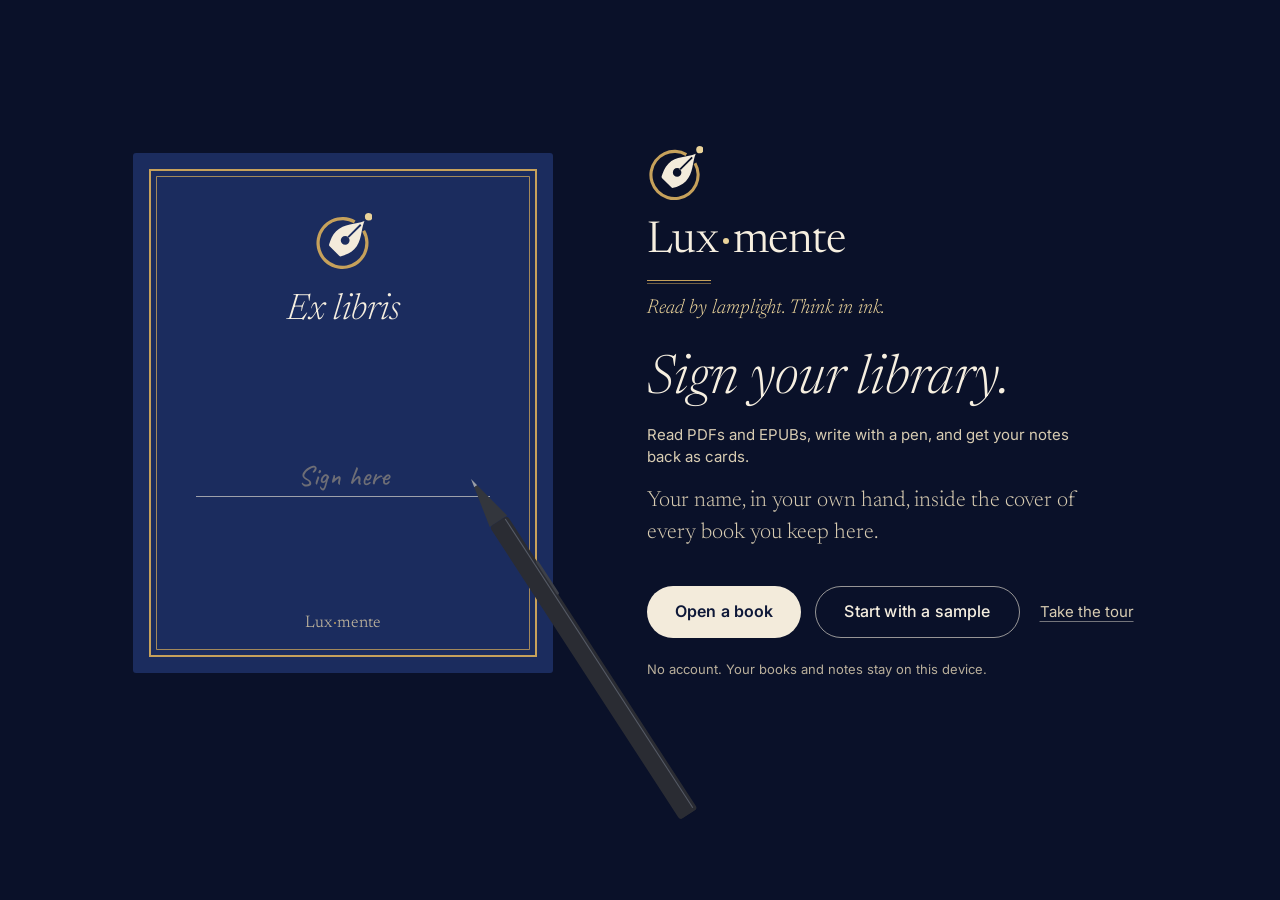
==== commit 0bbb9070: "Yayın: 03f63da, sw 8.15.0" ====
--- a/tasarim/index.html
+++ b/tasarim/index.html
@@ -3,7 +3,7 @@
 <head>
 <meta charset="utf-8">
 <meta name="viewport" content="width=device-width, initial-scale=1, viewport-fit=cover">
-<!-- Tarayıcı çubuğu açılışta gece rengi (#acilis ile aynı); kabuk kurulunca app.js atmosferin rengini yazar -->
+<!-- Tarayıcı çubuğu açılışta seçilen atmosferin gece rengi (#acilis ile aynı): aşağıdaki ilk boyama betiği yazar, bu değer yedek; kabuk kurulunca app.js kipin rengini yazar -->
 <meta name="theme-color" content="#0E1838">
 <meta name="color-scheme" content="light dark">
 <title>Luxmente</title>
@@ -61,8 +61,15 @@
     k.dataset.atmosfer = !gece && ES[secim] ? ES[secim] : secim;
     if (VURGU.indexOf(a.vurgu) >= 0) k.dataset.vurgu = a.vurgu;
     if (a.canliZemin && !a.sadeHareket && !matchMedia("(prefers-reduced-motion: reduce)").matches) k.dataset.canliZemin = "";
-    // Açılış ekranı (#acilis) her atmosferde gece rengindedir (#0E1838); tarayıcı çubuğu da öyle kalır (meta yukarıda).
-    // Atmosferin çubuk rengini kabuk kurulunca app.js temaRengi() yazar.
+    // Açılış ekranı (#acilis) ve tarayıcı çubuğu, seçilen atmosferin GECE rengini alır (R[secim][1]). Gece rengi bilinçli:
+    // açılış işareti ve sloganı koyu zemin için çizildi, gündüz kipinde de okunur kalır. Yazılamazsa #acilis CSS yedeği
+    // (#0E1838) ve meta kalır. Kabuk kurulunca app.js temaRengi() çubuğu kipin rengine düzeltir.
+    // manifest.webmanifest tek değer taşır (theme_color, background_color #0E1838): soğuk açılışın sistem splash'i atmosfere uymaz.
+    try {
+      var z = R[secim][1], m = document.querySelector('meta[name="theme-color"]');
+      if (m) m.setAttribute("content", z);
+      k.style.setProperty("--acilis-zemin", z);
+    } catch (e) { /* yedek renkler kalır */ }
   })();
 
   // Açılış ekranı ve açılış hatası. app.js açılış adımlarını bitirince knUygulamaHazir(), ilk ekran çizilince
@@ -117,7 +124,15 @@
     window.knAcilisBitti = function () {
       window.knUygulamaHazir();
       var el = document.getElementById("acilis");
-      if (!el || el.classList.contains("hata") || el.classList.contains("gidiyor")) return;
+      if (!el || el.classList.contains("gidiyor")) return;
+      // Hata ekranı açıldıktan sonra uygulama yine de hazır oldu (yavaş cihazda açılış 4 saniyeyi aştı, hata zararsızdı):
+      // ekran çalışan uygulamanın önünde kalmasın
+      if (el.classList.contains("hata")) {
+        // Odak Yenile düğmesindeyse kaldırılınca body'ye düşer (ekran okuyucu bağlamı yitirir): ana alana taşınır
+        var m = document.getElementById("sahne");
+        if (m && el.contains(document.activeElement)) { m.setAttribute("tabindex", "-1"); try { m.focus({ preventScroll: true }); } catch (e) { /* odak verilemedi */ } }
+        el.remove(); return;
+      }
       if (document.documentElement.dataset.hareket === "sade" || matchMedia("(prefers-reduced-motion: reduce)").matches) { el.remove(); return; }
       el.classList.add("gidiyor");
       setTimeout(function () { el.remove(); }, 220);
@@ -132,7 +147,7 @@
      Lux·mente (yola çevrilmiş, yazı tipi beklemez), çift altın çizgi ve lamba sarısı slogan. CSS dosyalarından bağımsız.
      Hata ekranı da aynı zeminde. */
   #acilis { position: fixed; inset: 0; z-index: 2147483000; display: grid; place-content: center; justify-items: center; gap: 12px; padding: 24px;
-    background: #0E1838; color: #F6EFE0; text-align: center; transition: opacity .2s ease-out; }
+    background: var(--acilis-zemin, #0E1838); color: #F6EFE0; text-align: center; transition: opacity .2s ease-out; }
   #acilis.gidiyor { opacity: 0; pointer-events: none; }
   #acilis .acilis__marka { display: grid; justify-items: center; gap: 16px; animation: acilis-gel .4s ease-out .25s both; }
   #acilis .acilis__isaret { display: block; width: clamp(64px, 14vw, 88px); height: auto; }
@@ -210,6 +225,7 @@
   <symbol id="i-ayarlar" viewBox="0 0 24 24"><path d="M4 7h9M17 7h3M4 17h3M11 17h9"/><circle cx="15" cy="7" r="2"/><circle cx="9" cy="17" r="2"/></symbol>
   <symbol id="i-pdf" viewBox="0 0 24 24"><path d="M6.5 3.5h7l4 4v13h-11ZM13.5 3.5v4h4M12 10.5V17M9.3 14.3 12 17l2.7-2.7"/></symbol>
   <symbol id="i-epub" viewBox="0 0 24 24"><path d="M6 18V5.5A1.5 1.5 0 0 1 7.5 4H18v13H7.5A1.5 1.5 0 0 0 6 18.5 1.5 1.5 0 0 0 7.5 20H18M12 7v6.5M9.6 11.2 12 13.6l2.4-2.4"/></symbol>
+  <symbol id="i-ajanda" viewBox="0 0 24 24"><path d="M6 4.5h12a1.5 1.5 0 0 1 1.5 1.5v12.5a1.5 1.5 0 0 1-1.5 1.5H6a1.5 1.5 0 0 1-1.5-1.5V6A1.5 1.5 0 0 1 6 4.5ZM8.5 2.5v4M15.5 2.5v4M4.5 10h15M8.5 13.5h.01M12 13.5h.01M15.5 13.5h.01M8.5 16.5h.01M12 16.5h.01"/></symbol>
   <symbol id="i-yeni-defter" viewBox="0 0 24 24"><path d="M6 3.5h11.5a1 1 0 0 1 1 1v15a1 1 0 0 1-1 1H6ZM9 3.5v17M13.75 9.5v5M11.25 12h5"/></symbol>
   <symbol id="i-pilcrow" viewBox="0 0 24 24"><path d="M10.5 4v16M14.5 4v16M16.5 4h-7a4 4 0 0 0 0 8h1"/></symbol>
   <symbol id="i-tutamak" viewBox="0 0 24 24"><g fill="currentColor" stroke="none"><circle cx="9" cy="6" r="1.4"/><circle cx="15" cy="6" r="1.4"/><circle cx="9" cy="12" r="1.4"/><circle cx="15" cy="12" r="1.4"/><circle cx="9" cy="18" r="1.4"/><circle cx="15" cy="18" r="1.4"/></g></symbol>
--- a/tasarim/tasarim.css
+++ b/tasarim/tasarim.css
@@ -1 +1 @@
-:root{color-scheme:light;--bg: #F7F5F0;--desk: #ECE8E0;--desk-glow: #F2EFE9;--desk-edge: #E2DDD3;--surface: #FDFCF9;--surface-2: #F0EDE6;--surface-3: #E7E3DA;--kraft: #E4D6BC;--ink: #1C1B19;--ink-2: #4D4842;--muted: #69625A;--faint: #A39B8F;--line: #1C1B1914;--line-strong: #1C1B1924;--edge: #8A8277;--accent: #2B4A7E;--accent-hover: #345792;--accent-soft: #E3E9F3;--accent-ink: #FDFCF9;--accent-dolgu: #1C1B19;--accent-dolgu-ink: #FDFCF9;--accent-dolgu-kenar: #1C1B19;--accent-dolgu-hover: #33312D;--mark: #8C2B38;--mark-soft: #F3E3E3;--mark-ink: #FFFFFF;--gold: #7D6029;--gold-light: #E8D5A8;--danger: #A8341B;--danger-soft: #F7E1D8;--ok: #3F6A47;--focus: #2B4A7E;--inverse: #1C1B19;--inverse-ink: #F7F5F0;--inverse-accent: #E8D5A8;--inverse-danger: #F09A7E;--scrim: #1C1B1938;--margin-paper: #FCFBF8;--margin-rule: #2F5D8A29;--stitch: #9C7F5C;--golge-1: 0 0 0 .5px #1C1B191A, 0 1px 2px #1C1B190F;--golge-2: 0 0 0 .5px #1C1B1914, 0 1px 2px #1C1B190D, 0 6px 16px -6px #1C1B191F;--golge-3: 0 0 0 .5px #1C1B1914, 0 2px 4px #1C1B190A, 0 12px 32px -8px #1C1B1929;--golge-4: 0 0 0 .5px #1C1B1914, 0 4px 8px #1C1B190D, 0 24px 64px -12px #1C1B1938;--golge-oyuk: inset 0 1px 2px #1C1B191A;--golge-kapak: 0 0 0 .5px #1C1B1924, 0 1px 2px #1C1B191A, 0 10px 18px -10px #1C1B1959;--golge-temas: #1C1B1940;--golge-sayfa: 0 0 0 .5px #1C1B1914, 0 1px 1px #1C1B190A, 0 3px 6px -2px #1C1B190F, 0 20px 40px -20px #1C1B192E;--golge-kivrik: #1C1B1938;--golge-yaprak: 0 0 0 .5px rgb(23 19 14 / .18), 0 1px 0 rgb(23 19 14 / .14), 3px 12px 16px -10px rgb(23 19 14 / .5);--bant-maske: var(--yirtik-sol) left / 7px 100% no-repeat, linear-gradient(#000 0 0) 7px 0 / calc(100% - 14px) 100% no-repeat, var(--yirtik-sag) right / 7px 100% no-repeat;--isik: none;--keten: none;--keten-bez: repeating-linear-gradient(0deg, #FFFFFF0F 0 1px, transparent 1px 3px), repeating-linear-gradient(90deg, #0000001A 0 1px, transparent 1px 3px);--doku-kagit: none;--zemin-lif: none;--doku-nesne: var(--doku-kagit-acik, none);--uc-kontur: #1C1B1959;--damla-kontur: #00000026;--sayfa-mavi: #1F3A68;--sayfa-bordo: #8A2433;--kurdele: #8A2433;--kurdele-koyu: #5E1520;--page: #FFFFFF;--page-sepia: #F5EDDA;--page-dark: #1B1A17;--page-dark-ink: #D9D0BE;--f-baslik: "Literata", "Literata Yedek", Georgia, serif;--f-arayuz: "Inter", "Inter Yedek", system-ui, "Segoe UI", Roboto, sans-serif;--f-okuma: "Literata", "Literata Yedek", Georgia, serif;--f-el: "Caveat", "Segoe Print", cursive;--f-el-okuma: "Playpen Sans", "Inter", system-ui, sans-serif;--f-sembol: "Noto Sans Math", var(--f-okuma);--fs-11: 11px;--fs-12: 12px;--fs-13: 13px;--fs-14: 14px;--fs-15: 15px;--fs-16: 16px;--fs-18: 18px;--fs-19: 19px;--fs-22: 22px;--fs-30: 30px;--fs-40: 40px;--fs-44: 44px;--fs-56: 56px;--fs-okuma-17: 17px;--fs-okuma-19: 19px;--fs-okuma-21: 21px;--yazi-olcek: 1;--meta-yazi: 500 var(--fs-13)/calc(18px * var(--yazi-olcek)) var(--f-arayuz);--ekran-baslik: 400 var(--fs-30)/calc(36px * var(--yazi-olcek)) var(--f-baslik);--lamba-rengi: #C6A15B;--s-1: 4px;--s-2: 8px;--s-3: 12px;--s-4: 16px;--s-5: 20px;--s-6: 24px;--s-7: 32px;--s-8: 40px;--s-9: 48px;--s-10: 64px;--r-kagit: 2px;--r-xs: 4px;--r-sm: 8px;--r-md: 10px;--r-lg: 12px;--r-xl: 16px;--r-tam: 999px;--hedef: 44px;--ust-cubuk: 56px;--arac-cubugu: 60px;--sol-panel: 216px;--sag-panel-gen: 340px;--sag-panel: 0px;--ses-serit: 0px;--sure-anlik: 90ms;--sure-kisa: .16s;--sure-orta: .24s;--sure-uzun: .42s;--sure-sahne: .48s;--sure-ekran: .22s;--sure-hap: .26s;--sure-yerles: .28s;--kayma: 8px;--kademe: 28ms;--egri-kagit: cubic-bezier(.22, .8, .24, 1);--egri-murekkep: cubic-bezier(.62, 0, .32, 1);--egri-cekil: cubic-bezier(.4, 0, 1, 1);--egri-kalk: cubic-bezier(.3, 1.35, .6, 1);--z-nesne: 5;--z-arac: 25;--z-ust: 30;--z-panel: 40;--z-balon: 50;--z-perde: 60;--z-pencere: 70;--z-bildirim: 80}@media(max-width:599px){:root{--ekran-baslik: 400 calc(28px * var(--yazi-olcek))/calc(34px * var(--yazi-olcek)) var(--f-baslik)}}:root{--bakalit: #2B2622;--bakalit-ust: #3A332D;--bakalit-yazi: #F1EBE0;--cam: #0E1512;--cam-kenar: #2B2622;--cam-alt: #FFFFFF59;--cam-yansima: linear-gradient(180deg, #FFFFFF14 0%, #FFFFFF00 38%);--cam-fosfor: #8BE3B0;--cam-soluk: #6FBF94;--cam-kehribar: #F2B544;--cam-isima: 0 0 6px #8BE3B059;--cam-isima-kehribar: 0 0 6px #F2B54452;--tahta: #1F2A24;--tahta-2: #26332C;--tebesir: #E8E4D8;--tebesir-2: #B4BBAE;--tebesir-pembe: #E59A92;--fis-kagit: #FFFDF7;--fis-yazi: #22201D;--fis-baslik: #C0504D;--fis-cizgi: #8FB3D966;--etiket-kagit: #FBF7EC;--ceviz: #7A5638;--ceviz-ust: #9A7350;--ceviz-kenar: #4E3420;--sayfa-fosfor: #1A6B48;--sayfa-damga: #5B3F86;--fosfor: #1A6B48;--fosfor-soft: #DCEBE1;--fosfor-isima: none;--kehribar: #8A5000;--kehribar-soft: #F5E4C4;--damga: #5B3F86;--damga-soft: #ECE6F3;--pirinc: #A88443;--pirinc-acik: #D8BC7E;--pirinc-koyu: #6E5220;--iz-golge: 0;--kareli-ince: #3F7A631C;--kareli-kalin: #3F7A6338;--bant-lacivert: #8EA3C7;--bant-adacayi: #A7BFA3;--bant-gul: #D9A9A0;--bant-pirinc: #D8BC7E;--bant-desen: repeating-linear-gradient(-45deg, #FFFFFF1F 0 2px, transparent 2px 7px);--bant-golge: 0 1px 1px #1C1B1926;--f-olcu: "IBM Plex Mono", ui-monospace, "Cascadia Mono", Consolas, monospace}@media(prefers-color-scheme:dark){:root:not([data-theme=light]){color-scheme:dark;--bg: #141413;--desk: #0F0F0E;--desk-glow: #161615;--desk-edge: #0B0B0A;--surface: #1F1E1C;--surface-2: #191817;--surface-3: #2A2926;--kraft: #2A251D;--ink: #EEEAE2;--ink-2: #BDB7AC;--muted: #9A948B;--faint: #5E5953;--line: #EEEAE214;--line-strong: #EEEAE224;--edge: #77716A;--accent: #A3B8DE;--accent-hover: #BCCBE8;--accent-soft: #22304A;--accent-ink: #141413;--accent-dolgu: #EEEAE2;--accent-dolgu-ink: #141413;--accent-dolgu-kenar: #EEEAE2;--accent-dolgu-hover: #FFFFFF;--mark: #E08D97;--mark-soft: #3A2226;--mark-ink: #141413;--gold: #D2B072;--gold-light: #F0D9A0;--danger: #EF8E6E;--danger-soft: #3E231A;--ok: #9CC4A2;--focus: #BCCBE8;--inverse: #EEEAE2;--inverse-ink: #141413;--inverse-accent: #7A5414;--inverse-danger: #A8341B;--scrim: #00000073;--margin-paper: #F6F3EC;--stitch: #8C7354;--golge-1: 0 0 0 .5px #FFFFFF0F, 0 1px 2px #00000066;--golge-2: 0 0 0 .5px #FFFFFF12, inset 0 .5px 0 #FFFFFF0D, 0 8px 20px -6px #0000008C;--golge-3: 0 0 0 .5px #FFFFFF14, inset 0 .5px 0 #FFFFFF12, 0 16px 40px -8px #00000099;--golge-4: 0 0 0 .5px #FFFFFF14, inset 0 .5px 0 #FFFFFF12, 0 28px 72px -12px #000000B3;--golge-oyuk: inset 0 1px 2px #00000066;--golge-kapak: 0 0 0 .5px #00000080, 0 1px 2px #00000066, 0 14px 24px -12px #000000B3;--golge-temas: #00000099;--golge-sayfa: 0 0 0 .5px #00000099, 0 2px 4px #00000066, 0 24px 56px -24px #000000D9;--golge-kivrik: #00000080;--isik: none;--keten: none;--doku-kagit: none;--zemin-lif: none;--doku-nesne: none;--cam-yuzey: rgb(31 30 28 / .74);--uc-kontur: #FFFFFF59;--damla-kontur: #FFFFFF33;--fosfor: #7FD9A4;--fosfor-soft: #1B2E24;--fosfor-isima: 0 0 6px #7FD9A440;--kehribar: #E9AE48;--kehribar-soft: #3A2A12;--damga: #A994C8;--damga-soft: #2E2640;--pirinc: #B8944F;--pirinc-acik: #E2C88E;--pirinc-koyu: #7A5A22;--bakalit-ust: #453C34;--cam-kenar: #000000;--cam-alt: #FFFFFF0F;--etiket-kagit: #2A2825;--ceviz: #3E2C1E;--ceviz-ust: #57412D;--ceviz-kenar: #1A120B;--iz-golge: .22;--naturmort-renk: var(--tebesir);--kareli-ince: #9FC7B012;--kareli-kalin: #9FC7B026}}:root[data-theme=dark],.tema-koyu{color-scheme:dark;--bg: #141413;--desk: #0F0F0E;--desk-glow: #161615;--desk-edge: #0B0B0A;--surface: #1F1E1C;--surface-2: #191817;--surface-3: #2A2926;--kraft: #2A251D;--ink: #EEEAE2;--ink-2: #BDB7AC;--muted: #9A948B;--faint: #5E5953;--line: #EEEAE214;--line-strong: #EEEAE224;--edge: #77716A;--accent: #A3B8DE;--accent-hover: #BCCBE8;--accent-soft: #22304A;--accent-ink: #141413;--accent-dolgu: #EEEAE2;--accent-dolgu-ink: #141413;--accent-dolgu-kenar: #EEEAE2;--accent-dolgu-hover: #FFFFFF;--mark: #E08D97;--mark-soft: #3A2226;--mark-ink: #141413;--gold: #D2B072;--gold-light: #F0D9A0;--danger: #EF8E6E;--danger-soft: #3E231A;--ok: #9CC4A2;--focus: #BCCBE8;--inverse: #EEEAE2;--inverse-ink: #141413;--inverse-accent: #7A5414;--inverse-danger: #A8341B;--scrim: #00000073;--margin-paper: #F6F3EC;--stitch: #8C7354;--golge-1: 0 0 0 .5px #FFFFFF0F, 0 1px 2px #00000066;--golge-2: 0 0 0 .5px #FFFFFF12, inset 0 .5px 0 #FFFFFF0D, 0 8px 20px -6px #0000008C;--golge-3: 0 0 0 .5px #FFFFFF14, inset 0 .5px 0 #FFFFFF12, 0 16px 40px -8px #00000099;--golge-4: 0 0 0 .5px #FFFFFF14, inset 0 .5px 0 #FFFFFF12, 0 28px 72px -12px #000000B3;--golge-oyuk: inset 0 1px 2px #00000066;--golge-kapak: 0 0 0 .5px #00000080, 0 1px 2px #00000066, 0 14px 24px -12px #000000B3;--golge-temas: #00000099;--golge-sayfa: 0 0 0 .5px #00000099, 0 2px 4px #00000066, 0 24px 56px -24px #000000D9;--golge-kivrik: #00000080;--isik: none;--keten: none;--doku-kagit: none;--zemin-lif: none;--doku-nesne: none;--cam-yuzey: rgb(31 30 28 / .74);--uc-kontur: #FFFFFF59;--damla-kontur: #FFFFFF33;--fosfor: #7FD9A4;--fosfor-soft: #1B2E24;--fosfor-isima: 0 0 6px #7FD9A440;--kehribar: #E9AE48;--kehribar-soft: #3A2A12;--damga: #A994C8;--damga-soft: #2E2640;--pirinc: #B8944F;--pirinc-acik: #E2C88E;--pirinc-koyu: #7A5A22;--bakalit-ust: #453C34;--cam-kenar: #000000;--cam-alt: #FFFFFF0F;--etiket-kagit: #2A2825;--ceviz: #3E2C1E;--ceviz-ust: #57412D;--ceviz-kenar: #1A120B;--iz-golge: .22;--naturmort-renk: var(--tebesir);--kareli-ince: #9FC7B012;--kareli-kalin: #9FC7B026}:root{--vurgu-gunduz-1: #2B4A7E;--vurgu-gunduz-2: #2B4A7E;--vurgu-gece-1: #A3B8DE;--vurgu-gece-2: #A3B8DE;--vurgu-1: var(--vurgu-gunduz-1);--vurgu-2: var(--vurgu-gunduz-2);--vurgu-yazi: #FFFFFF;--vurgu-gradyan: linear-gradient(135deg, var(--vurgu-1), var(--vurgu-2));--vurgu-cizgi: linear-gradient(90deg, transparent, var(--vurgu-1) 30%, var(--vurgu-2) 70%, transparent);--isilti: none;--isilti-guclu: none;--birincil-zemin: var(--accent-dolgu);--birincil-yazi: var(--accent-dolgu-ink);--birincil-isilti: none;--cam-yuzey-yogun: rgb(253 252 249 / .94);--cam-cizgi: 0 0 0 .5px #1C1B1914;--cam-parilti: none;--atmosfer-katman: none;--atmosfer-izgara: none;--atmosfer-gren-opak: 0;--masa-zemin: radial-gradient(90% 60% at 50% 0%, var(--desk-glow), transparent 70%), radial-gradient(130% 100% at 50% 40%, transparent 55%, var(--desk-edge) 100%), var(--desk);--raf-zemin: none;--raf-isik: none;--tema-rengi: #F7F5F0;--r-2xl: 28px;--egri-cam: cubic-bezier(.32, .72, 0, 1);--egri-isik: cubic-bezier(.2, .8, .2, 1);--sure-atmosfer: 90s}:root[data-kip=gece]{--vurgu-1: var(--vurgu-gece-1);--vurgu-2: var(--vurgu-gece-2);--vurgu-yazi: #141413;--cam-yuzey-yogun: rgb(31 30 28 / .94);--cam-cizgi: 0 0 0 .5px #FFFFFF14, inset 0 .5px 0 #FFFFFF12;--tema-rengi: #141413}*,*:before,*:after{box-sizing:border-box}html{font-synthesis:none;-webkit-text-size-adjust:100%;-webkit-tap-highlight-color:transparent}body{margin:0;background:var(--bg);color:var(--ink);font:400 var(--fs-15)/1.47 var(--f-arayuz);font-feature-settings:"cv11","ss03"}[hidden]{display:none!important}button{font:inherit;color:inherit;background:none;border:0;padding:0;cursor:pointer;touch-action:manipulation}:focus-visible{outline:2px solid var(--focus);outline-offset:2px}h1,h2,h3,h4{font-kerning:normal;margin:0}.tema-gecisi,.tema-gecisi *:not(canvas){transition:background-color .24s,color .24s,border-color .24s,fill .24s!important}.t-b2{font:500 var(--fs-22)/28px var(--f-baslik);font-variation-settings:"opsz" 28;letter-spacing:-.01em}.t-b3{font:500 var(--fs-16)/22px var(--f-baslik);font-variation-settings:"opsz" 18}.t-kapak{font:500 var(--fs-15)/20px var(--f-baslik);font-variation-settings:"opsz" 16}.t-govde{font:400 var(--fs-15)/22px var(--f-arayuz)}.t-kucuk{font:400 var(--fs-13)/18px var(--f-arayuz);color:var(--muted)}.t-etiket{font:600 var(--fs-12)/calc(16px * var(--yazi-olcek)) var(--f-arayuz);letter-spacing:.01em;color:var(--muted)}.t-el{font:500 var(--fs-22)/26px var(--f-el)}.t-aside{font:italic 400 var(--fs-13)/calc(18px * var(--yazi-olcek)) var(--f-baslik);color:var(--muted)}.t-sayi{font-variant-numeric:tabular-nums}.t-eski{font-variant-numeric:oldstyle-nums}@media(prefers-reduced-motion:reduce){:root{--sure-uzun: .12s;--sure-sahne: .12s}*,*:before,*:after{animation-duration:1ms!important;animation-iteration-count:1!important;scroll-behavior:auto!important}}:root[data-hareket=sade]{--sure-uzun: .12s;--sure-sahne: .12s}:root[data-hareket=sade] *,:root[data-hareket=sade] *:before,:root[data-hareket=sade] *:after{animation-duration:1ms!important;animation-iteration-count:1!important}:root .onayli[data-durum=emin]:after,:root .onayli[data-onay="1"]:after,:root .sayfa-menu .sil[data-durum=emin]:after,:root .secim-menusu .sil[data-durum=emin]:after{animation-duration:5s!important}.yaziyor :is(.secim,.pdf-yukleniyor-kagit,.okuma-yukleniyor,.lamba,.imlec,.dizgi-satirlar i),.yaziyor .iz svg{animation-play-state:paused!important}.yaziyor .arac-cubugu,.yaziyor .bilgi-cip,.yaziyor .ust-cubuk{pointer-events:none}html,body{height:100%}body,html{overflow:hidden;overscroll-behavior:none}#sahne{position:relative;height:100dvh;overflow:hidden}.ekran{position:absolute;inset:0;overflow:hidden}.ekran-kitaplik{z-index:0}.ekran-belge{z-index:2;background:var(--bg)}.i{width:24px;height:24px;flex:none;fill:none;stroke:currentColor;stroke-width:1.6;stroke-linecap:round;stroke-linejoin:round}.i-20{width:20px;height:20px}.i-22{width:22px;height:22px}.ikon-dugme{width:44px;height:44px;display:grid;place-items:center;border-radius:var(--r-sm);color:var(--ink-2);transition:background-color var(--sure-kisa),color var(--sure-kisa)}@media(hover:hover)and (pointer:fine){.ikon-dugme:hover{background:color-mix(in srgb,var(--ink) 5%,transparent);color:var(--ink)}}.ikon-dugme:active{background:color-mix(in srgb,var(--ink) 9%,transparent)}.ikon-dugme[aria-pressed=true]{background:color-mix(in srgb,var(--ink) 8%,transparent);color:var(--ink)}.birincil{position:relative;display:inline-flex;align-items:center;justify-content:center;gap:8px;height:40px;padding:0 16px 0 12px;border:0;border-radius:var(--r-sm);background:var(--accent-dolgu);color:var(--accent-dolgu-ink);font:600 var(--fs-14)/1 var(--f-arayuz);letter-spacing:-.005em;box-shadow:0 0 0 .5px #0003,0 1px 2px #1c1b1926,inset 0 .5px #ffffff1f;transition:transform var(--sure-anlik),background-color var(--sure-kisa)}.birincil:after{content:"";position:absolute;inset:-2px 0}.birincil .i{width:18px;height:18px}@media(hover:hover)and (pointer:fine){.birincil:hover{background:var(--accent-dolgu-hover)}}.birincil:active{transform:translateY(.5px);box-shadow:0 0 0 .5px #0003}.ikincil{position:relative;display:inline-flex;align-items:center;justify-content:center;gap:8px;height:40px;padding:0 14px;border:0;border-radius:var(--r-sm);background:var(--surface);color:var(--ink);font:500 var(--fs-14)/1 var(--f-arayuz);box-shadow:var(--golge-1)}.ikincil:after{content:"";position:absolute;inset:-2px 0}.ikincil:active{background:var(--surface-2)}.metin-dugme{height:44px;padding:0 12px;border-radius:var(--r-sm);color:var(--ink-2);font:500 var(--fs-14)/1 var(--f-arayuz)}@media(hover:hover)and (pointer:fine){.metin-dugme:hover{background:color-mix(in srgb,var(--ink) 5%,transparent);color:var(--ink)}}.metin-dugme:active{background:color-mix(in srgb,var(--ink) 9%,transparent)}.metin-dugme.vurgulu{color:var(--ink);font-weight:600}.fis{position:absolute;z-index:var(--z-balon);min-width:280px;padding:6px;border:0;border-radius:var(--r-lg);background:color-mix(in srgb,var(--surface) 92%,transparent);-webkit-backdrop-filter:var(--cam-bulanik);backdrop-filter:var(--cam-bulanik);box-shadow:var(--golge-3);transform-origin:top right;animation:balon-ac .2s var(--egri-kagit)}.fis-satir{display:grid;grid-template-columns:20px 1fr;column-gap:12px;align-items:center;width:100%;min-height:44px;padding:6px 10px;border-radius:var(--r-sm);text-align:left;color:var(--ink);font:500 var(--fs-14)/20px var(--f-arayuz)}.fis-satir .i{grid-row:span 2;width:20px;height:20px;color:var(--ink-2)}.fis-satir small{font:400 var(--fs-13)/calc(18px * var(--yazi-olcek)) var(--f-arayuz);color:var(--muted)}.fis-satir:hover,.fis-satir:focus-visible{background:color-mix(in srgb,var(--ink) 6%,transparent)}.fis-ayrac{height:.5px;margin:6px 8px;background:var(--line-strong)}@keyframes balon-ac{0%{opacity:0;transform:translateY(-4px) scale(.97)}}.perde{position:fixed;inset:0;z-index:var(--z-perde);background:var(--scrim);-webkit-backdrop-filter:blur(6px);backdrop-filter:blur(6px);animation:perde-ac var(--sure-kisa) both}@keyframes perde-ac{0%{opacity:0}}.fis.fis-sabit{position:fixed;max-height:calc(100dvh - 16px);overflow-y:auto;overscroll-behavior:contain}.fis:focus{outline:none}.fis.kapaniyor{animation:fis-kapan .14s var(--egri-cekil) forwards;pointer-events:none}@keyframes fis-kapan{to{opacity:0;transform:translateY(-4px) scale(.97)}}.fis-satir:active{background:color-mix(in srgb,var(--ink) 10%,transparent)}.fis-satir>span{min-width:0;overflow-wrap:anywhere}.fis-baslik{margin:2px 4px 6px;padding:8px 6px 10px;box-shadow:0 .5px 0 var(--line-strong);font:600 var(--fs-12)/16px var(--f-arayuz);color:var(--muted);white-space:nowrap;overflow:hidden;text-overflow:ellipsis}.fis-satir.secenek{grid-template-columns:24px 1fr 20px}.fis-satir.secenek .kumas-sekme{justify-self:center}.fis-satir.secenek>.i:last-child{grid-row:auto;color:var(--accent)}.fis-satir[aria-checked=true]{font-weight:600}.fis-form{display:grid;padding:4px 10px 6px}.fis-form .t-etiket{margin:6px 0 0}.fis-form-alt{display:flex;justify-content:flex-end;gap:4px;margin-top:10px}.anahtar-satir{display:flex;align-items:center;justify-content:space-between;gap:12px;width:100%;min-height:48px;text-align:left;font:400 var(--fs-14)/calc(20px * var(--yazi-olcek)) var(--f-arayuz);color:var(--ink)}.anahtar{position:relative;flex:none;width:44px;height:26px;border-radius:13px;background:color-mix(in srgb,var(--ink) 16%,transparent);box-shadow:inset 0 0 0 1.5px var(--edge);transition:background-color var(--sure-kisa)}.anahtar:after{content:"";position:absolute;top:3px;left:3px;width:20px;height:20px;border-radius:50%;background:#fdfcf9;box-shadow:0 0 0 .5px #1c1b1924,0 1px 2px #1c1b1933;transition:transform var(--sure-kisa) var(--egri-kagit)}[aria-checked=true]>.anahtar{background:var(--accent-dolgu);box-shadow:none}[aria-checked=true]>.anahtar:after{transform:translate(18px)}[aria-checked=true]>.anahtar:before{content:"";position:absolute;z-index:1;top:7px;left:25px;width:12px;height:12px;background:#1c1b19;-webkit-mask:var(--ikon-tik) center / contain no-repeat;mask:var(--ikon-tik) center / contain no-repeat}.anahtar-satir small{display:block;margin-top:1px;font:400 var(--fs-13)/calc(18px * var(--yazi-olcek)) var(--f-arayuz);color:var(--muted)}.onayli{position:relative;overflow:hidden;height:44px;padding:0 12px;border-radius:var(--r-sm);color:var(--danger);font:600 var(--fs-14) var(--f-arayuz)}.onayli[data-durum=emin],.onayli[data-onay="1"]{background:var(--danger-soft)}.onayli[data-durum=emin]:after,.onayli[data-onay="1"]:after{content:"";position:absolute;left:0;right:0;bottom:0;height:2px;background:var(--danger);transform-origin:left;animation:onay-sure 5s linear forwards}@keyframes onay-sure{0%{transform:scaleX(1)}to{transform:scaleX(0)}}.sayfa-menu .sil[data-durum=emin]:after,.secim-menusu .sil[data-durum=emin]:after{content:"";position:absolute;left:8px;right:8px;bottom:4px;height:2px;border-radius:1px;background:var(--sm-sil);transform-origin:left;animation:onay-sure 5s linear forwards}.fis-satir.onayli{height:auto;min-height:44px;padding:6px 10px;border-radius:var(--r-sm);color:var(--danger);font:600 var(--fs-14)/calc(20px * var(--yazi-olcek)) var(--f-arayuz)}.fis-satir.onayli .i{color:currentColor}.fis-satir.onayli:hover{background:var(--danger-soft)}.kagit-diskler{display:flex;justify-content:space-between;padding:0 6px}.kagit-disk{display:grid;justify-items:center;gap:6px;min-width:52px;padding:2px 0;font:500 var(--fs-13) var(--f-arayuz);color:var(--ink-2)}.kagit-disk i{display:grid;place-items:center;width:44px;height:44px;border-radius:50%;background:var(--kd);color:var(--kdy);font:500 var(--fs-15) var(--f-baslik);font-style:normal;box-shadow:inset 0 0 0 .5px #0000002e,var(--golge-1)}.kagit-disk[aria-pressed=true] i{box-shadow:inset 0 0 0 .5px #0000002e,0 0 0 2px var(--surface),0 0 0 3.5px var(--ink)}.kagit-disk[aria-pressed=true]{color:var(--ink);font-weight:600}.kagit-disk[aria-pressed=false] i{box-shadow:inset 0 0 0 .5px #0000002e,0 0 0 .5px var(--line-strong),var(--golge-1)}.kagit-disk.oto i span{background:linear-gradient(90deg,#24211e 50%,#d9d0be 50%);-webkit-background-clip:text;background-clip:text;color:transparent}.panel-sag{--sag-panel: var(--sag-panel-gen)}.parcali{display:grid;grid-auto-flow:column;grid-auto-columns:1fr;gap:2px;padding:2px;border-radius:10px;background:color-mix(in srgb,var(--ink) 6%,transparent);box-shadow:none}.parcali button{position:relative;display:flex;align-items:center;justify-content:center;gap:6px;height:40px;border-radius:8px;font:500 var(--fs-13) var(--f-arayuz);color:var(--ink-2)}.parcali button:after{content:"";position:absolute;inset:-2px 0}.parcali button .i{width:18px;height:18px}.parcali button[aria-pressed=true]{background:var(--surface);color:var(--ink);font-weight:600;box-shadow:var(--golge-1)}.fis-hedera{display:flex;align-items:center;gap:10px;margin:8px 12px;color:var(--gold)}.fis-hedera:before,.fis-hedera:after{content:"";flex:1;height:.5px;background:var(--line-strong)}.fis-hedera svg{width:16px;height:9px;fill:currentColor}.kitaplik{position:relative;display:grid;grid-template-columns:minmax(0,1fr);height:100dvh;isolation:isolate}.kitaplik:before{content:"";position:fixed;inset:0;z-index:-1;pointer-events:none;background:var(--bg)}.icerik{min-width:0;overflow-y:auto;overscroll-behavior-y:contain;scrollbar-gutter:stable;padding:calc(40px + env(safe-area-inset-top)) 48px calc(64px + env(safe-area-inset-bottom))}.icerik__ic{max-width:1320px;margin:0 auto}.menu-dugme{display:none}@media(max-width:999px){.kitaplik{grid-template-columns:1fr}.icerik{padding:calc(28px + env(safe-area-inset-top)) 24px calc(48px + env(safe-area-inset-bottom))}.menu-dugme{display:grid;margin-left:-10px}}.cekmece-perde{position:fixed;inset:0;z-index:calc(var(--z-panel) - 1);background:var(--scrim);animation:perde-ac var(--sure-orta) both}.cekmece-perde.gidiyor{animation:perde-git var(--sure-orta) var(--egri-cekil) forwards}@keyframes perde-git{to{opacity:0}}@media(min-width:1000px){.cekmece-perde{display:none}}.logo{display:flex;align-items:center;gap:10px;height:64px;padding:0 10px;margin-bottom:8px}.logo svg{width:28px;height:28px;flex:none}.gezinme :is(a,button){position:relative;display:flex;align-items:center;gap:10px;height:40px;padding:0 10px;margin:0 0 4px;border-radius:var(--r-sm);color:var(--ink-2);text-decoration:none;font:500 var(--fs-14)/1 var(--f-arayuz)}.gezinme :is(a,button):after{content:"";position:absolute;inset:-2px 0}.gezinme button{width:100%;text-align:left}.gezinme .i{width:18px;height:18px}.gezinme .ad{min-width:0;overflow:hidden;text-overflow:ellipsis;white-space:nowrap;line-height:1.3}@media(hover:hover)and (pointer:fine){.gezinme :is(a,button):hover{background:color-mix(in srgb,var(--ink) 5%,transparent);color:var(--ink)}}.gezinme :is(a,button):active{background:color-mix(in srgb,var(--ink) 9%,transparent)}.gezinme .sayi{margin-left:auto;font:400 var(--fs-12)/1 var(--f-olcu);font-variant-numeric:tabular-nums;color:var(--muted)}.gezinme .yedek-yasi{height:auto;min-height:28px;margin:-4px 0 4px;padding:4px 10px 4px 38px;gap:6px;font:400 var(--fs-12)/16px var(--f-arayuz);color:var(--muted)}.gezinme .yedek-yasi.eski{color:var(--kehribar);font-weight:600}.gezinme .yedek-yasi.eski:before{content:"";flex:none;width:6px;height:6px;margin-left:-12px;border-radius:50%;background:currentColor}.gezinme a[aria-current=page]{background:var(--surface);color:var(--ink);font-weight:600;box-shadow:var(--golge-1)}.gezinme a[aria-current=page]:before{content:"";position:absolute;left:0;top:10px;width:3px;height:20px;border-radius:0 2px 2px 0;background:var(--mark)}.gezinme :is(a,button)[aria-expanded=true]{background:var(--surface);color:var(--ink);box-shadow:var(--golge-1)}.bolum-basi{display:flex;align-items:center;gap:8px;height:44px;margin-top:20px;padding:0 0 0 10px}.bolum-basi:after{content:"";order:1;flex:1;height:.5px;background:var(--line-strong)}.bolum-basi button{order:2;width:44px;height:44px;display:grid;place-items:center;color:var(--muted);border-radius:var(--r-sm)}.bolum-basi button .i{width:18px;height:18px}@media(hover:hover)and (pointer:fine){.bolum-basi button:hover{background:color-mix(in srgb,var(--ink) 5%,transparent);color:var(--ink)}}.kumas-sekme{width:10px;height:16px;flex:none;margin:0 5px;background:var(--keten-bez),var(--c);clip-path:polygon(0 0,100% 0,100% 100%,50% 76%,0 100%)}.klasor-yeni{display:flex;align-items:center;gap:10px;height:44px;padding:0 10px;animation:balon-ac .2s var(--egri-kagit)}.klasor-yeni input{flex:1;min-width:0;height:36px;padding:0 10px;border:0;border-radius:var(--r-sm);background:var(--surface);box-shadow:inset 0 0 0 .5px var(--line-strong);color:var(--ink);font:400 var(--fs-14) var(--f-arayuz)}.klasor-yeni input::placeholder{color:var(--muted)}.klasor-yeni input:focus{outline:none;box-shadow:inset 0 0 0 1.5px var(--accent)}.baslik-satiri{display:flex;align-items:flex-end;gap:16px;flex-wrap:wrap}.baslik-metin{min-width:0}.baslik-satiri p{margin:8px 0 0;font:400 var(--fs-13)/18px var(--f-arayuz);color:var(--muted);font-variant-numeric:tabular-nums}.baslik-satiri .araclar{margin-left:auto;display:flex;align-items:center;gap:8px}.oxford{height:0;margin:0 0 40px;border:0}.gorunum-sec{display:flex}.baslik-satiri .araclar{flex:1 1 520px;min-width:0;justify-content:flex-end}.baslik-satiri .arama{flex:0 1 280px;min-width:180px}@media(max-width:999px){.baslik-satiri .araclar{width:100%}.baslik-satiri .arama{flex:1;width:auto;min-width:160px}}.arama{position:relative;display:flex;align-items:center;width:260px;height:44px}.arama>.i{position:absolute;left:12px;top:13px;width:18px;height:18px;color:var(--muted);pointer-events:none}.arama input{width:100%;height:40px;padding:0 12px 0 38px;border:0;border-radius:var(--r-sm);box-shadow:inset 0 0 0 .5px var(--line-strong);background:var(--surface-2);color:var(--ink);font:400 var(--fs-14) var(--f-arayuz);-webkit-appearance:none;appearance:none;transition:background-color var(--sure-kisa),box-shadow var(--sure-kisa)}.arama input::-webkit-search-cancel-button{-webkit-appearance:none;display:none}.arama input::placeholder{font-style:normal;color:var(--muted)}.arama input:focus{outline:none;background:var(--surface);box-shadow:inset 0 0 0 1.5px var(--accent)}.arama.dolu input{padding-right:40px}.arama-temizle{position:absolute;right:-2px;top:0;width:44px;height:44px;display:grid;place-items:center;color:var(--muted);border-radius:var(--r-sm)}.arama-temizle .i{width:18px;height:18px}@media(hover:hover)and (pointer:fine){.arama-temizle:hover{color:var(--ink)}}mark.eslesme{background:linear-gradient(transparent 55%,#f4d63e80 55%);color:inherit}.siralama{display:flex;align-items:center;gap:2px;padding:2px;border-radius:10px;background:color-mix(in srgb,var(--ink) 6%,transparent);color:var(--faint)}.siralama>:not(button){display:none}.siralama button{position:relative;min-width:44px;height:36px;padding:0 10px;border-radius:8px;color:var(--ink-2);font:500 var(--fs-13) var(--f-arayuz);white-space:nowrap}.siralama button:after{content:"";position:absolute;top:-4px;bottom:-4px;left:50%;width:max(100%,44px);translate:-50% 0}.siralama button[aria-pressed=true]{background:var(--surface);color:var(--ink);font-weight:600;box-shadow:var(--golge-1)}.bolum-baslik{display:flex;align-items:baseline;gap:12px;min-height:32px;margin:0 0 16px;font:600 var(--fs-14)/20px var(--f-arayuz);letter-spacing:-.005em;color:var(--ink)}.bolum-baslik:after{content:"";flex:1;height:.5px;background:var(--line-strong);align-self:center}.bolum-baslik .t-eski{font:400 var(--fs-12)/1 var(--f-olcu);font-variant-numeric:tabular-nums;color:var(--muted)}.bolum-baslik.ara-bosluk{margin-top:40px}.kaldigin{display:grid;grid-template-columns:repeat(3,minmax(0,1fr));gap:16px;margin:0 0 40px}.kaldigin a{position:relative;display:grid;grid-template-columns:56px 1fr;gap:16px;align-items:start;min-height:112px;padding:16px 16px 28px;color:inherit;text-decoration:none;border-radius:var(--r-lg);background:var(--surface);box-shadow:var(--golge-2);-webkit-user-select:none;user-select:none;transition:transform var(--sure-kisa) var(--egri-kagit)}.kaldigin a:active{transform:translateY(1px);background:var(--surface-2)}.kaldigin .ad{min-height:44px;font:500 var(--fs-16)/22px var(--f-baslik);font-variation-settings:"opsz" 18;display:-webkit-box;-webkit-line-clamp:2;-webkit-box-orient:vertical;overflow:hidden}.kaldigin .meta{margin-top:4px;font:400 var(--fs-12)/16px var(--f-olcu);color:var(--muted);font-variant-numeric:tabular-nums}.ilerleme{position:absolute;left:88px;right:16px;bottom:16px;height:2px;border-radius:1px;background:var(--line-strong)}.ilerleme i{position:absolute;inset:0 auto 0 0;width:var(--p);border-radius:1px;background:var(--ink-2)}.ilerleme i:after{content:"";position:absolute;right:-3px;top:-4px;width:6px;height:11px;background:var(--mark);clip-path:polygon(0 0,100% 0,100% 100%,50% 72%,0 100%)}@media(max-width:999px){.kaldigin{gap:12px}.kaldigin a{grid-template-columns:44px 1fr;gap:12px;padding:12px 12px 28px}.ilerleme{left:68px;right:12px}}.izgara{display:grid;grid-template-columns:repeat(auto-fill,minmax(148px,1fr));gap:40px 32px}.belge{position:relative;display:flex;flex-direction:column;min-width:0}.kapak-sahne{position:relative;isolation:isolate;aspect-ratio:800 / 1131;display:flex;align-items:flex-end;justify-content:center;transition:transform var(--sure-kisa) var(--egri-kagit)}.kapak-sahne:after{content:"";position:absolute;left:8%;right:8%;bottom:-7px;height:12px;z-index:-2;background:radial-gradient(50% 50% at 50% 50%,var(--golge-temas),transparent)}.kapak-sahne:active{transform:scale(.98)}@media(hover:hover)and (pointer:fine){.kapak-sahne:hover{transform:translateY(-3px)}}.kapak-sahne:focus-visible{outline-offset:6px}a.kapak-sahne{-webkit-user-select:none;user-select:none;-webkit-touch-callout:none}.belge-ad{margin:12px 0 0;font:500 var(--fs-15)/20px var(--f-baslik);font-variation-settings:"opsz" 16;display:-webkit-box;-webkit-line-clamp:2;-webkit-box-orient:vertical;overflow:hidden}.belge-meta{display:flex;align-items:center;justify-content:space-between;gap:4px;margin-top:2px}.belge-meta .t-etiket{display:flex;align-items:center;gap:6px;min-width:0;font:400 var(--fs-11)/14px var(--f-olcu);letter-spacing:.04em}.belge-meta .yildiz{margin:-4px -12px -4px -6px}.belge-meta .t-etiket span{overflow:hidden;text-overflow:ellipsis;white-space:nowrap}.belge-meta .kumas-sekme{width:8px;height:12px;margin:0}.yildiz{width:44px;height:44px;margin-right:-12px;display:grid;place-items:center;flex:none;color:var(--muted)}.yildiz .i{width:20px;height:20px}.yildiz[aria-pressed=true]{color:var(--mark)}.yildiz[aria-pressed=true] .i{fill:currentColor}.yildiz.basildi .i{animation:yildiz-bas .26s var(--egri-kagit)}@keyframes yildiz-bas{40%{transform:scale(1.22)}}.liste{display:grid}.belge-satir{display:grid;grid-template-columns:40px 1fr auto 44px;align-items:center;gap:16px;min-height:64px;padding:8px;box-shadow:0 .5px 0 var(--line);color:inherit;text-decoration:none}.belge-satir .ad{font:500 var(--fs-16)/22px var(--f-baslik);font-variation-settings:"opsz" 18}.belge-satir .ne-zaman{font:400 var(--fs-12) var(--f-olcu);color:var(--muted);white-space:nowrap;font-variant-numeric:tabular-nums}.belge-satir{position:relative}.belge-satir .t-kucuk{margin-top:2px;font-variant-numeric:tabular-nums}.belge-satir .yildiz{position:relative;z-index:2;margin-right:0}.satir-bag{position:absolute;inset:0;z-index:1;border-radius:var(--r-sm);-webkit-user-select:none;user-select:none;-webkit-touch-callout:none}.satir-bag:active{background:color-mix(in srgb,var(--ink) 5%,transparent)}@media(hover:hover)and (pointer:fine){.belge-satir:hover .ad{text-decoration:underline 1px;text-underline-offset:4px;text-decoration-color:var(--line-strong)}}.belge-satir .mini{width:40px}@media(max-width:599px){.belge-satir{grid-template-columns:40px 1fr 44px}.belge-satir .ne-zaman{display:none}}.birak{position:absolute;inset:16px;z-index:var(--z-perde);display:grid;place-content:center;justify-items:center;gap:16px;border:1.5px dashed var(--edge);border-radius:var(--r-xl);background:color-mix(in srgb,var(--bg) 88%,transparent);pointer-events:none;font:500 var(--fs-22)/28px var(--f-baslik);font-variation-settings:"opsz" 28;color:var(--ink);animation:perde-ac .16s both}.birak .fleuron{width:26px;height:15px;fill:var(--gold);color:var(--gold)}.fav{position:absolute;top:-3px;right:18%;z-index:3;width:12px;height:32px;pointer-events:none;filter:drop-shadow(0 1px 2px #1C1B1940)}.fav:before{content:"";position:absolute;inset:0;background:linear-gradient(90deg,#0000002E,transparent 35%,#FFFFFF1F 60%,transparent),var(--kurdele);clip-path:polygon(0 0,100% 0,100% 100%,50% 80%,0 100%)}.fav.yeni{transform-origin:top;animation:fav-in .32s var(--egri-kagit)}@keyframes fav-in{0%{transform:scaleY(0)}}.kapak-pdf{position:relative;width:100%;aspect-ratio:800 / 1131;isolation:isolate}.kapak-pdf:before,.kapak-pdf:after{content:"";position:absolute;inset:0;z-index:-1;border-radius:2px;background:#faf9f6;box-shadow:0 0 0 .5px #1c1b1924,0 1px 3px #1c1b191a}.kapak-pdf:before{transform:translate(5px,3px) rotate(1.8deg)}.kapak-pdf:after{transform:translate(-3px,5px) rotate(-1.3deg);background:#f4f2ee}.kapak-pdf .yaprak{position:absolute;inset:0;overflow:hidden;border-radius:2px;background:#fff;box-shadow:var(--golge-kapak)}.kapak-pdf canvas{display:block;width:100%;height:100%}.kapak-pdf .atas{position:absolute;top:0;right:7%;z-index:2;width:auto;height:clamp(24px,12%,38px);aspect-ratio:16 / 46;transform:translateY(-38%) rotate(5deg);filter:drop-shadow(0 1px .6px #00000047)}.mini .kapak-pdf:before,.mini .kapak-pdf:after{transform:translate(2px,2px)}.kapak-kitap{--c: #5A1A22;position:relative;width:92%;aspect-ratio:2 / 3;container-type:inline-size;border-radius:2px 5px 5px 2px;color:#e7cf92;background:linear-gradient(90deg,#00000066 0 2px,#FFFFFF26 2px 4px,#00000029 4px 9px,transparent 16px),radial-gradient(120% 90% at 28% 18%,#FFFFFF14,transparent 60%),var(--doku-nesne) 0 0 / 160px 160px,var(--keten-bez),var(--c);background-blend-mode:normal,normal,soft-light,normal,normal;box-shadow:inset 0 0 0 .5px #ffffff14,inset -1px 0 #0000004d,var(--golge-kapak)}.kapak-kitap:after{content:"";position:absolute;right:-3px;top:3px;bottom:3px;width:3px;border-radius:0 2px 2px 0;background:repeating-linear-gradient(to bottom,#f3ebda 0 1px,#d9cdb4 1px 2px)}.kapak-kitap .cerceve{position:absolute;inset:7% 7% 7% 15%;border:1px solid #E7CF9280;outline:1px solid #E7CF9240;outline-offset:-5px}.kapak-kitap .yazi{position:absolute;inset:20% 10% 12% 18%;display:flex;flex-direction:column;align-items:center;text-align:center}.kapak-kitap .ad{margin:0;text-wrap:balance;font:600 10cqi/1.16 var(--f-baslik);font-variation-settings:"opsz" 36;text-transform:uppercase;letter-spacing:.06em;background:linear-gradient(172deg,#f7e6ae,#d2ab57 42%,#8e6a26 52%,#ebd08c);-webkit-background-clip:text;background-clip:text;color:transparent;filter:drop-shadow(0 1px 0 #00000059);display:-webkit-box;-webkit-line-clamp:4;-webkit-box-orient:vertical;overflow:hidden}.kapak-kitap .ad[data-uzun="1"]{font-size:8.4cqi;letter-spacing:.03em}.kapak-kitap .ad[data-uzun="2"]{font-size:6.6cqi;letter-spacing:.02em}.kapak-kitap .fleuron{flex:none;width:16cqi;height:10cqi;margin:7cqi 0 5cqi;fill:#d2ab57;color:#d2ab57}.kapak-kitap .yazar{font:italic 400 8.6cqi/1.2 var(--f-baslik);color:#e7cf92cc;letter-spacing:.02em}@container (max-width: 72px){.kapak-kitap .yazi,.kapak-kitap .cerceve{display:none}}.kapak-defter{--c: #24324F;--dikis: #F3E6C8B3;position:relative;width:94%;aspect-ratio:.72;container-type:inline-size;border-radius:3px 10px 10px 3px;background:linear-gradient(90deg,transparent calc(13% - 1px),#00000047 calc(13% - 1px) 13%,#FFFFFF14 13% calc(13% + 2px),transparent calc(13% + 2px)),linear-gradient(90deg,#00000033 0 13%,transparent 13%),radial-gradient(140% 100% at 72% -5%,#FFFFFF1F,transparent 55%),var(--doku-deri, none);background-color:var(--c);background-blend-mode:normal,normal,normal,soft-light;box-shadow:inset -2px 0 #00000029,inset 0 0 0 1px #ffffff10,var(--golge-kapak)}.kapak-defter:before{content:"";position:absolute;top:9px;bottom:9px;left:calc(13% + 7px);width:1.5px;background:repeating-linear-gradient(to bottom,var(--dikis) 0 6px,transparent 6px 10px)}.kapak-defter:after{content:"";position:absolute;top:-2px;bottom:-2px;right:13%;width:9px;border-radius:4px;background:linear-gradient(90deg,#15130f,#3b342c 45%,#15130f);box-shadow:1px 0 2px #0006,inset 1px 0 #ffffff14}.kapak-defter.acik-renk{--dikis: #3B2E14B3}.kapak-defter .etiket{position:absolute;top:17%;left:21%;right:19%;padding:8cqi 4cqi 6cqi;text-align:center;background:var(--doku-kagit-acik, none),#f4ecda;color:#2a2520;box-shadow:inset 0 0 0 1px #8c744d40,inset 0 0 0 4px #f4ecda,inset 0 0 0 5px #8c744d59;-webkit-mask:radial-gradient(circle 5px at 0 0,#0000 98%,#000) top left / 51% 51% no-repeat,radial-gradient(circle 5px at 100% 0,#0000 98%,#000) top right / 51% 51% no-repeat,radial-gradient(circle 5px at 0 100%,#0000 98%,#000) bottom left / 51% 51% no-repeat,radial-gradient(circle 5px at 100% 100%,#0000 98%,#000) bottom right / 51% 51% no-repeat;mask:radial-gradient(circle 5px at 0 0,#0000 98%,#000) top left / 51% 51% no-repeat,radial-gradient(circle 5px at 100% 0,#0000 98%,#000) top right / 51% 51% no-repeat,radial-gradient(circle 5px at 0 100%,#0000 98%,#000) bottom left / 51% 51% no-repeat,radial-gradient(circle 5px at 100% 100%,#0000 98%,#000) bottom right / 51% 51% no-repeat}.kapak-defter .etiket b{display:block;font:600 10.5cqi/1.05 var(--f-el);text-wrap:balance;overflow-wrap:anywhere}.kapak-defter .etiket small{display:block;margin-top:4cqi;font:600 6.6cqi/1 var(--f-arayuz);letter-spacing:.12em;color:#8c744d}@container (max-width: 72px){.kapak-defter .etiket{padding:0;height:18%}.kapak-defter .etiket b,.kapak-defter .etiket small{visibility:hidden}}.mini .kapak-defter:before{display:none}.pano{padding:32px;border-radius:var(--r-lg);columns:4 190px;column-gap:32px;background:var(--doku-nesne) 0 0 / 160px 160px,var(--kraft);background-blend-mode:soft-light,normal;box-shadow:var(--golge-oyuk)}.kirpinti{--aci: -1.2deg;position:relative;break-inside:avoid;margin:0 0 32px}.kirpinti:nth-child(6n+2){--aci: .8deg}.kirpinti:nth-child(6n+3){--aci: -.4deg}.kirpinti:nth-child(6n+4){--aci: 1.4deg}.kirpinti:nth-child(6n+5){--aci: -.9deg}.kirpinti:nth-child(6n+6){--aci: .5deg}.kirpinti figure{margin:0;padding:8px 8px 10px;background:#fff;rotate:var(--aci);box-shadow:0 0 0 .5px #1c1b191a,0 1px 2px #1c1b191f,0 10px 18px -12px #1c1b1959;transition:rotate var(--sure-kisa) var(--egri-kagit),scale var(--sure-kisa) var(--egri-kagit)}.kirpinti figure:before{content:"";position:absolute;top:-9px;left:50%;width:72px;height:22px;margin-left:-36px;rotate:-3deg;background:repeating-linear-gradient(90deg,#f2e3b8d9 0 6px,#ead7a4d9 6px 12px);-webkit-mask:var(--yirtik-sol) left / 7px 44px repeat-y,var(--yirtik-sag) right / 7px 44px repeat-y,linear-gradient(#000 0 0) center / calc(100% - 14px) 100% no-repeat;mask:var(--yirtik-sol) left / 7px 44px repeat-y,var(--yirtik-sag) right / 7px 44px repeat-y,linear-gradient(#000 0 0) center / calc(100% - 14px) 100% no-repeat}.kirpinti img{display:block;width:100%}.kirpinti figcaption{margin-top:8px;font:500 var(--fs-22)/1.15 var(--f-el);color:#2a2520}.kirpinti .kaynak{margin-top:6px;font:400 var(--fs-11)/14px var(--f-olcu);letter-spacing:.02em;color:#4d4842}.kirpinti.secili figure{rotate:0deg;scale:1.03}.kirpinti-baski{display:flex;align-items:center;width:100%;min-height:44px;-webkit-user-select:none;user-select:none;-webkit-touch-callout:none}.kirpinti-baski:focus-visible{outline-offset:10px}@media(hover:hover)and (pointer:fine){.kirpinti:hover figure{rotate:0deg}}.pano{padding-top:22px}.kirpinti{padding-top:10px;margin-bottom:22px}.kirpinti .kaynak{display:flex;align-items:center;gap:4px;min-height:20px}.kirpinti .kaynak span{flex:0 1 auto;min-width:0;overflow:hidden;text-overflow:ellipsis;white-space:nowrap}.kirpinti .kaynak b{flex:none;font-weight:inherit;white-space:nowrap}.kirpinti-daha{width:44px;height:44px;margin:-12px -12px -12px auto;display:grid;place-items:center;flex:none;color:var(--ink-2);border-radius:var(--r-md)}.kirpinti-daha .i{width:20px;height:20px}@media(hover:hover)and (pointer:fine){.kirpinti-daha:hover{background:color-mix(in srgb,var(--surface) 40%,transparent)}}.not-yaz{position:relative;display:block;width:100%;min-height:26px;text-align:left;font:inherit;color:inherit;overflow-wrap:anywhere;cursor:text}.not-yaz:after{content:"";position:absolute;inset:-7px 0 -10px}.not-yaz.bos-not{color:#75695a}.not-yaz.bos-not:before{content:"+ "}.not-girdi{display:block;width:100%;min-height:26px;margin:0;padding:0 0 2px;border:0;border-bottom:1.5px dotted #8C744D;border-radius:0;background:transparent;color:#2a2520;font:500 var(--fs-22)/1.15 var(--f-el);resize:none;field-sizing:content}.not-girdi:focus{outline:none;border-bottom:1.5px solid #1F3A68}.not-girdi::placeholder{color:#75695a}.pencere{width:min(720px,calc(100vw - 48px));max-height:calc(100dvh - 32px);padding:28px 32px 32px;border:0;border-radius:var(--r-xl);color:var(--ink);background:var(--surface);box-shadow:var(--golge-4);overscroll-behavior:contain}.pencere::backdrop{background:var(--scrim, #1C1B1938);-webkit-backdrop-filter:blur(6px);backdrop-filter:blur(6px)}.pencere h2{font:500 var(--fs-22)/28px var(--f-baslik);font-variation-settings:"opsz" 28;letter-spacing:-.01em}.pencere[open]{animation:pencere-ac var(--sure-orta) var(--egri-kagit)}.klavye-acik .pencere[open]{inset-block:var(--vv-ust, 0px) var(--klavye, 0px);max-height:calc(var(--vv-yuk, 100dvh) - 16px)}@keyframes pencere-ac{0%{opacity:0;transform:translateY(8px) scale(.98)}}.yeni-defter{display:grid;grid-template-columns:180px 1fr;gap:32px}.onizleme{display:grid;place-items:center;align-self:start;height:240px;border-radius:var(--r-lg);background:radial-gradient(120% 80% at 50% 0%,var(--desk-glow),var(--desk) 70%);overflow:hidden}.onizleme .kapak-defter{width:136px}.ad-alani{width:100%;height:48px;margin-top:12px;padding:0 12px;border:0;border-radius:var(--r-sm);background:var(--surface-2);box-shadow:inset 0 0 0 .5px var(--line-strong);color:var(--ink);font:400 var(--fs-22) var(--f-baslik);font-variation-settings:"opsz" 28}.ad-alani::placeholder{color:var(--muted);font-style:normal}.ad-alani:focus{outline:none;background:var(--surface);box-shadow:inset 0 0 0 1.5px var(--accent)}.ad-alani.kucuk{height:44px;margin-top:4px;font-size:var(--fs-18)}.pencere .t-etiket{display:block;margin:20px 0 8px}.numuneler{display:flex;flex-wrap:wrap;gap:8px}.numune{position:relative;width:44px;height:44px;display:grid;place-items:center;border-radius:var(--r-sm);color:#f4ecda;background:var(--keten-bez),var(--c);box-shadow:inset 0 0 0 .5px #0000002e}.numune[aria-pressed=true]{box-shadow:inset 0 0 0 .5px #0000002e,0 0 0 2px var(--surface),0 0 0 3.5px var(--ink)}.numune[aria-pressed=true]:after{content:"";width:18px;height:18px;background:currentColor;-webkit-mask:var(--ikon-tik) center / contain no-repeat;mask:var(--ikon-tik) center / contain no-repeat}.numune.acik-renk{color:#2a2520}.kagit-turu{display:flex;gap:12px}.mini-yaprak{display:grid;justify-items:center;gap:8px;font:500 var(--fs-13) var(--f-arayuz);color:var(--ink-2)}.mini-yaprak i{width:76px;height:106px;background-color:#fff;box-shadow:0 1px 2px #1c1b191f,0 0 0 .5px #1c1b1924;transition:translate var(--sure-kisa) var(--egri-kagit)}.mini-yaprak[aria-pressed=true]{color:var(--ink);font-weight:600}.mini-yaprak[aria-pressed=true] i{translate:0 -6px;box-shadow:0 1px 2px #1c1b191f,0 8px 14px -8px #1c1b1959,0 0 0 .5px #1c1b1924}.mini-yaprak[aria-pressed=true]:after{content:"";width:4px;height:4px;border-radius:50%;background:var(--ink)}.k-cizgili{background:linear-gradient(90deg,transparent 9px,#EBBCBC 9px 10px,transparent 10px),repeating-linear-gradient(to bottom,transparent 0 9px,#CDD9E7 9px 10px) 0 12px / 100% calc(100% - 16px) no-repeat}.k-kareli{background:linear-gradient(#E0E7EF 1px,transparent 1px) 0 0 / 8px 8px,linear-gradient(90deg,#E0E7EF 1px,transparent 1px) 0 0 / 8px 8px}.k-noktali{background:radial-gradient(circle,#B7C2CE 1px,transparent 1.3px) 0 0 / 8px 8px}.k-cornell{background:linear-gradient(#9fb3c8 0 0) 22px 8px / 1px 72% no-repeat,linear-gradient(#9fb3c8 0 0) 0 80% / 100% 1px no-repeat,linear-gradient(#9fb3c8 0 0) 0 8px / 100% 1px no-repeat,repeating-linear-gradient(to bottom,transparent 0 9px,#CDD9E7 9px 10px) 0 10px / 100% 72% no-repeat}.k-hesap{background:linear-gradient(#6fa08f 0 0) 50% 4% / 90% 1px no-repeat,linear-gradient(#6fa08f 0 0) 50% 13% / 90% 1px no-repeat,linear-gradient(#6fa08f 0 0) 62% 4.4% / 1px 9% no-repeat,linear-gradient(#fff 0 0) 0 0 / 100% 16% no-repeat,linear-gradient(#D3E5DD 1px,transparent 1px) 0 0 / 5px 5px,linear-gradient(90deg,#D3E5DD 1px,transparent 1px) 0 0 / 5px 5px}.k-izometrik{background:radial-gradient(circle,#B7C2CE 1px,transparent 1.3px) 0 0 / 14px 8px,radial-gradient(circle,#B7C2CE 1px,transparent 1.3px) 7px 4px / 14px 8px}.k-vaka{background:linear-gradient(#9fb3c8 0 0) 50% 4% / 88% 1px no-repeat,linear-gradient(#9fb3c8 0 0) 50% 9% / 88% 1px no-repeat,linear-gradient(#9fb3c8 0 0) 50% 19% / 88% 1px no-repeat,linear-gradient(#9fb3c8 0 0) 50% 39% / 88% 1px no-repeat,linear-gradient(#9fb3c8 0 0) 50% 50% / 88% 1px no-repeat,linear-gradient(#9fb3c8 0 0) 50% 76% / 88% 1px no-repeat,linear-gradient(#9fb3c8 0 0) 50% 95% / 1px 20% no-repeat,repeating-linear-gradient(to bottom,transparent 0 6px,#CDD9E7 6px 7px) 50% 80% / 88% 80% no-repeat}.k-ispat{background:linear-gradient(#9fb3c8 0 0) 50% 4% / 88% 1px no-repeat,linear-gradient(#9fb3c8 0 0) 50% 15% / 88% 1px no-repeat,linear-gradient(#9fb3c8 0 0) 50% 4.5% / 1px 11% no-repeat,linear-gradient(#9fb3c8 0 0) 50% 18% / 88% 1px no-repeat,linear-gradient(#9fb3c8 0 0) 66% 82% / 1px 78% no-repeat,repeating-linear-gradient(to bottom,transparent 0 6px,#CDD9E7 6px 7px) 50% 84% / 88% 75% no-repeat}.kagit-turu.alan{margin-top:12px}.kagit-turu.alan .mini-yaprak i{width:52px;height:74px}.mini-yaprak i canvas{display:block;width:100%;height:100%}.pencere-alt{display:flex;justify-content:flex-end;align-items:center;gap:8px;margin-top:32px}.onizleme>*{grid-area:1 / 1}.onizleme .kapak-defter{z-index:1;translate:-14px 0;transition:background-color var(--sure-kisa)}.onizleme-yaprak{width:100px;aspect-ratio:800 / 1131;background-color:#fff;translate:30px -2px;rotate:4deg;box-shadow:0 0 0 .5px #1c1b1924,0 1px 2px #1c1b191f,0 10px 18px -12px #1c1b1959;transition:background var(--sure-kisa)}@media(max-width:640px){.pencere{padding:24px 20px}.yeni-defter{grid-template-columns:1fr;gap:20px}.onizleme{height:200px}.kagit-turu{flex-wrap:wrap}}.pencere.bilgi{width:min(460px,calc(100vw - 48px));padding:32px 32px 24px}.bilgi-simge{width:40px;height:40px;margin:0 0 16px -2px;stroke-width:1.2;color:var(--ink-2)}.bilgi h2{margin:0 0 8px}.bilgi p{margin:0;color:var(--ink-2);text-wrap:pretty}.kilavuzlar{margin:16px 0 0;padding:0}.kilavuz-satir{display:flex;align-items:baseline;gap:.4em;min-height:32px;padding:4px 0}.kilavuz-satir dt{font:400 var(--fs-14) var(--f-arayuz);color:var(--ink)}.kilavuz-satir:after{content:"";order:1;flex:1;border-bottom:1px dotted var(--line-strong)}.kilavuz-satir dd{order:2;margin:0;font:400 var(--fs-13) var(--f-olcu);font-variant-numeric:tabular-nums;color:var(--ink-2)}.bilgi .bilgi-not{margin-top:16px;padding-left:12px;box-shadow:inset 2px 0 0 var(--mark);font:italic 400 var(--fs-14)/calc(22px * var(--yazi-olcek)) var(--f-baslik);color:var(--muted)}.bilgi .fis-hedera{margin:24px 0 0}.bilgi .pencere-alt{margin-top:20px}.bos{display:grid;justify-items:center;gap:8px;padding:64px 24px;text-align:center}.bos .i{width:48px;height:48px;stroke-width:1;color:var(--faint);margin-bottom:8px}.bos h3{font:400 var(--fs-22)/28px var(--f-baslik);font-variation-settings:"opsz" 28}.bos p{margin:0;max-width:34ch;color:var(--muted)}.bos .fleuron{width:26px;height:15px;margin-top:12px;fill:var(--gold);color:var(--gold)}.sonuclar.gel{animation:sonuc-gel .22s var(--egri-kagit)}@keyframes sonuc-gel{0%{opacity:0;transform:translateY(6px)}}.ayarlar-fis{width:320px;padding:8px 12px 12px}.ayarlar-fis .t-etiket{display:block;margin:12px 2px 8px}.ayarlar-fis .kagit-diskler{padding:0}.ayarlar-fis .fis-ayrac{margin:12px 0 4px}.ayarlar-fis .sifirla{margin:0 -2px;padding-inline:10px}.ayarlar-fis .sifirla small{display:block;font-weight:400;color:var(--muted)}.ayarlar-alt{display:flex;align-items:center;gap:8px;margin-top:8px;padding-top:12px;box-shadow:0 -.5px 0 var(--line-strong);font:italic 400 var(--fs-13)/calc(18px * var(--yazi-olcek)) var(--f-baslik);color:var(--muted)}.ayarlar-alt svg{width:16px;height:9px;fill:var(--gold);color:var(--gold);flex:none}.bildirim{position:fixed;left:50%;bottom:calc(24px + env(safe-area-inset-bottom));translate:-50% 0;z-index:var(--z-bildirim);display:flex;align-items:center;gap:16px;min-height:48px;max-width:calc(100vw - 32px);padding:0 6px 0 16px;border-radius:var(--r-lg);background:var(--inverse);color:var(--inverse-ink);font:500 var(--fs-14)/20px var(--f-arayuz);box-shadow:var(--golge-4);animation:bildirim-gel .26s var(--egri-kagit)}.bildirim button{height:44px;padding:0 12px;border-radius:var(--r-sm);color:var(--inverse-accent);font-weight:600}.bildirim.gidiyor{animation:bildirim-git .18s var(--egri-cekil) forwards}@keyframes bildirim-gel{0%{opacity:0;transform:translateY(16px)}}@keyframes bildirim-git{to{opacity:0;transform:translateY(12px)}}.bildirim.yukarida{bottom:96px}.bildirim{margin-bottom:var(--yigin, 0px)}.bildirim>span{padding:12px 0}.bildirim:not(:has(button)){padding-right:16px}.ilk-ipucu{position:absolute;z-index:var(--z-balon);max-width:180px;padding:10px 12px;rotate:-1.5deg;background:var(--doku-lif, none),#f8e7a1;color:#2a2520;font:500 var(--fs-22)/1.15 var(--f-el);box-shadow:0 1px 2px #1c1b1926,4px 8px 12px -8px #1c1b1966;animation:not-kon .28s var(--egri-kagit)}@keyframes not-kon{0%{transform:scale(1.04);rotate:0deg;box-shadow:0 18px 24px -12px #1c1b1966}}.acilis{position:fixed;z-index:1;pointer-events:none}.acilis-ebru{position:absolute;inset:0;border-radius:2px 6px 6px 2px;background:var(--ebru) center / 480px 240px;box-shadow:var(--golge-kapak)}.acilis .kapak-kitap{position:absolute;inset:0;width:100%;height:100%;aspect-ratio:auto;transform-origin:left center;backface-visibility:hidden}::view-transition-group(acilan){animation-duration:.38s;animation-timing-function:cubic-bezier(.62,0,.32,1)}::view-transition-old(root),::view-transition-new(root){animation-duration:.24s}.kalem-halkasi{position:absolute;inset:0;z-index:6;overflow:visible;pointer-events:none}.kalem-halkasi path{fill:none;stroke:var(--sayfa-isaret, #8A2433);stroke-width:2.4;stroke-linecap:round;opacity:.9;stroke-dasharray:var(--L);stroke-dashoffset:var(--L);animation:halka-ciz .56s var(--egri-kagit) forwards,halka-son .4s 1.26s forwards}@keyframes halka-ciz{to{stroke-dashoffset:0}}@keyframes halka-son{to{opacity:0}}.sayfa-kap[data-sayfa=koyu],.okuma[data-sayfa=gece]{--sayfa-isaret: #E8A0A6}:root[data-not-yazi=duz] :is(.not:not(.kucuk-yazi),.not .ilk-harf,.kirpinti figcaption,.not-girdi,.kirpinti-not,.dizin-satir .el,.kenar-notu,.not-alani){font-family:var(--f-arayuz);font-weight:450;font-size-adjust:.38}.t-daktilo{font:400 var(--fs-11)/14px var(--f-olcu);letter-spacing:.06em;text-transform:uppercase;color:var(--muted)}.t-deger{font:500 var(--fs-15)/20px var(--f-olcu);font-variant-numeric:tabular-nums}.t-deger-k{font:400 var(--fs-12)/16px var(--f-olcu);font-variant-numeric:tabular-nums;color:var(--muted)}.t-gosterge{font:400 var(--fs-30)/32px var(--f-olcu);font-variant-numeric:tabular-nums;letter-spacing:-.02em}.olcum{font:400 var(--fs-13)/18px var(--f-arayuz)}.olcum b{font:500 var(--fs-13)/18px var(--f-olcu);font-variant-numeric:tabular-nums}.nesne-acik{color-scheme:light;--ink: #1C1B19;--ink-2: #4D4842;--muted: #69625A;--faint: #A39B8F;--line: #1C1B1914;--line-strong: #1C1B1924;--edge: #8A8277;--surface: #FDFCF9;--surface-2: #F0EDE6;--surface-3: #E7E3DA;--accent: #2B4A7E;--accent-hover: #345792;--accent-soft: #E3E9F3;--accent-ink: #FDFCF9;--focus: #2B4A7E;--accent-dolgu: #1C1B19;--accent-dolgu-ink: #FDFCF9;--accent-dolgu-kenar: #1C1B19;--accent-dolgu-hover: #33312D;--mark: #8C2B38;--mark-ink: #FFFFFF;--danger: #A8341B;--ok: #3F6A47;--golge-1: 0 0 0 .5px #1C1B191A, 0 1px 2px #1C1B190F;--fosfor: #1A6B48;--fosfor-isima: none;--kehribar: #8A5000;--damga: #5B3F86;--fosfor-soft: #DCEBE1;--kehribar-soft: #F5E4C4;--damga-soft: #ECE6F3;--pirinc: #A88443;--pirinc-acik: #D8BC7E;--pirinc-koyu: #6E5220;--iz-golge: 0;--kareli-ince: #3F7A631C;--kareli-kalin: #3F7A6338;--etiket-kagit: #FBF7EC}.kareli{background:linear-gradient(var(--kareli-kalin) 1px,transparent 1px) -1px -1px / 50px 50px,linear-gradient(90deg,var(--kareli-kalin) 1px,transparent 1px) -1px -1px / 50px 50px,linear-gradient(var(--kareli-ince) 1px,transparent 1px) -1px -1px / 10px 10px,linear-gradient(90deg,var(--kareli-ince) 1px,transparent 1px) -1px -1px / 10px 10px,var(--kareli-zemin, var(--surface))}.tahta{color-scheme:dark;--ink: var(--tebesir);--ink-2: var(--tebesir);--muted: var(--tebesir-2);--faint: #7C877F;--line: #E8E4D81F;--line-strong: #E8E4D833;--edge: #9AA397;--surface: var(--tahta);--surface-2: var(--tahta-2);--surface-3: #2F3D35;--accent: #A9C4E4;--accent-hover: #C2D5EC;--accent-soft: #2A3B4A;--accent-ink: #0E1524;--focus: #C2D5EC;--mark: var(--tebesir-pembe);--fosfor: var(--cam-fosfor);--fosfor-isima: 0 0 6px #8BE3B055;--damga: #C9B6EC;--kehribar: #E9AE48;--iz-golge: .22;color:var(--ink);background:var(--doku-silinmis, none) 0 0 / 640px 420px,var(--doku-kagit-koyu, none),radial-gradient(60% 40% at 28% 16%,#FFFFFF0A,transparent 70%),var(--tahta)}.tahta--cerceve{border:10px solid #5A3E27;border-radius:6px;box-shadow:inset 0 0 0 1px #0006,inset 0 2px 8px #0000004d,0 1px #8a6544,var(--golge-3)}.tebesir{-webkit-mask:var(--maske-tebesir) 0 0 / 160px 160px;mask:var(--maske-tebesir) 0 0 / 160px 160px}.cam{position:relative;display:inline-flex;align-items:center;justify-content:center;gap:6px;min-width:40px;height:28px;padding:0 8px;border-radius:6px;background:var(--cam-yansima),var(--cam);color:var(--cam-fosfor);box-shadow:0 0 0 1px var(--cam-kenar),inset 0 1px 3px #000000b3,0 1px 0 var(--cam-alt);font:500 var(--fs-15)/1 var(--f-olcu);font-variant-numeric:tabular-nums;text-shadow:var(--cam-isima);white-space:nowrap}.cam.kehribar{color:var(--cam-kehribar);text-shadow:var(--cam-isima-kehribar)}.cam.soluk{color:var(--cam-soluk);text-shadow:none}.cam-k{height:24px;min-width:28px;padding:0 6px;font-size:var(--fs-13)}.yaziyor .cam{text-shadow:none}.sayac{gap:1px;padding:0 6px;overflow:hidden}.sayac .hane{display:block;width:1ch;height:20px;overflow:hidden}.sayac .hane i{display:block;width:1ch;font-style:normal;line-height:20px;word-break:break-all;white-space:normal;transform:translateY(calc(var(--n, 0) * -20px));transition:transform var(--sure-orta) var(--egri-kagit)}.sayac .hane.sifir{opacity:.4;transition:opacity var(--sure-orta)}:root[data-hareket=sade] .sayac .hane i{transition:none}@media(prefers-reduced-motion:reduce){.sayac .hane i{transition:none}}.lamba{width:10px;height:10px;flex:none;border-radius:50%;box-shadow:inset 0 0 0 1.5px var(--edge)}.lamba[data-durum=bagli]{background:var(--fosfor);box-shadow:var(--fosfor-isima)}.lamba[data-durum=deniyor]{background:var(--fosfor);animation:imlec 1.2s steps(1) infinite}.lamba[data-durum=deneme],.lamba[data-durum=denenmedi]{box-shadow:inset 0 0 0 2px var(--kehribar)}.lamba[data-durum=hata]{background:var(--danger);box-shadow:none}.cam .lamba[data-durum=bagli],.cam .lamba[data-durum=deniyor]{background:var(--cam-fosfor);box-shadow:0 0 6px #8be3b059}.cam .lamba[data-durum=deneme],.cam .lamba[data-durum=denenmedi]{box-shadow:inset 0 0 0 2px var(--cam-kehribar)}.imlec{display:inline-block;width:.5em;height:1.1em;margin-left:1px;vertical-align:-.18em;background:var(--fosfor);box-shadow:var(--fosfor-isima);animation:imlec 1s steps(1) infinite}@keyframes imlec{50%{opacity:0}}.iz{position:relative;height:16px;overflow:hidden;color:var(--fosfor);contain:strict}.iz:before{content:"";position:absolute;left:0;right:0;top:50%;height:1px;background:var(--line-strong);transition:opacity var(--sure-orta)}.iz>i{position:absolute;inset:0;transform:scaleY(0);opacity:0;transform-origin:50% 50%;transition:transform var(--sure-kisa) var(--egri-kagit),opacity var(--sure-kisa)}.iz svg{position:absolute;left:0;top:0;width:200%;height:100%;overflow:visible;animation:iz-ak 1.6s linear infinite}.iz path{fill:none;stroke:currentColor;stroke-linecap:round;vector-effect:non-scaling-stroke}.iz .iz-cizgi{stroke-width:1.25}.iz .iz-golge{stroke-width:4;opacity:var(--iz-golge)}.iz[data-durum=dusunuyor]>i{transform:scaleY(.4);opacity:1}.iz[data-durum=akiyor]>i{transform:scaleY(1);opacity:1}.iz[data-durum=dusunuyor]:before,.iz[data-durum=akiyor]:before{opacity:0}.iz[data-durum=bitti]>i{transform:scaleY(0);opacity:0;transition-duration:var(--sure-uzun),.12s;transition-delay:0s,.3s}.iz[data-durum=hata]:before{background:repeating-linear-gradient(90deg,var(--danger) 0 4px,transparent 4px 8px)}.iz:not([data-durum=dusunuyor]):not([data-durum=akiyor]) svg{animation:none}.iz-not{position:absolute;right:0;top:0;padding-left:8px;background:var(--surface);font:500 var(--fs-12)/16px var(--f-olcu);color:var(--muted)}@keyframes iz-ak{to{transform:translate(-50%)}}:root[data-hareket=sade] .iz>i{display:none}@media(prefers-reduced-motion:reduce){.iz>i{display:none}}.cip{position:relative;display:inline-flex;align-items:center;justify-content:center;gap:6px;height:32px;padding:0 12px;border:0;border-radius:999px;background:transparent;box-shadow:inset 0 0 0 .5px var(--line-strong),inset 0 0 0 1px color-mix(in srgb,var(--ink) 6%,transparent);color:var(--ink-2);font:500 var(--fs-13)/1 var(--f-arayuz);white-space:nowrap;transition:background-color var(--sure-kisa),color var(--sure-kisa)}.cip:before{content:"";position:absolute;left:0;right:0;top:50%;height:44px;translate:0 -50%}.cip .i{width:16px;height:16px}.cip small,.cip .sayi,.cip .cip-sayi{font:400 var(--fs-12)/1 var(--f-olcu);font-variant-numeric:tabular-nums;color:var(--muted)}.cip:is([aria-pressed=true],[aria-selected=true],[aria-checked=true],.secili) :is(small,.sayi,.cip-sayi){color:inherit}@media(hover:hover)and (pointer:fine){.cip:hover{background:color-mix(in srgb,var(--ink) 5%,transparent)}}.cip:active{background:color-mix(in srgb,var(--ink) 9%,transparent)}.cip:is([aria-pressed=true],[aria-selected=true],[aria-checked=true],.secili){background:var(--ink);color:var(--bg);box-shadow:none}.cip:disabled{opacity:.45;cursor:default}.etiket-sayfa{font:400 var(--fs-11)/14px var(--f-olcu);letter-spacing:.06em;text-transform:uppercase;color:var(--muted);font-variant-numeric:tabular-nums}.damga{position:relative;display:inline-flex;align-items:center;gap:6px;height:24px;padding:0 8px;border-radius:var(--r-tam);background:color-mix(in srgb,var(--ink) 6%,transparent);color:var(--ink-2);font:500 var(--fs-12)/1 var(--f-arayuz);white-space:nowrap;animation:damga-bas .16s var(--egri-cekil) both}@keyframes damga-bas{0%{transform:scale(1.08);opacity:0}}.etiket-serit{display:inline-flex;align-items:center;height:auto;padding:0;flex:none;background:none;color:var(--muted);box-shadow:none;font:400 var(--fs-12)/16px var(--f-arayuz);letter-spacing:0;text-transform:none;clip-path:none}.fis-kart{position:relative;border-radius:var(--r-kagit);background-color:var(--fis-kagit);color:var(--fis-yazi);border-top:2px solid var(--fis-baslik);box-shadow:var(--golge-2)}.fis-kart.satirli{background-image:linear-gradient(var(--fis-kagit) 0 var(--satir-bas, 44px),transparent 0),repeating-linear-gradient(transparent 0 23px,var(--fis-cizgi) 23px 24px)}.mod-anahtari{position:relative;display:grid;grid-template-columns:1fr 1fr;flex:none;width:176px;height:36px;padding:2px;border:0;border-radius:var(--r-tam);background:color-mix(in srgb,currentColor 7%,transparent);box-shadow:inset 0 0 0 1px color-mix(in srgb,currentColor 12%,transparent)}.mod-anahtari:before{content:"";position:absolute;top:2px;bottom:2px;left:2px;width:calc(50% - 2px);border-radius:var(--r-tam);background:var(--secili-zemin, var(--accent-dolgu));box-shadow:none;transition:transform .24s var(--egri-cam, cubic-bezier(.32, .72, 0, 1))}.mod-anahtari[data-mod=masa]:before{transform:translate(100%)}.mod-anahtari button{position:relative;z-index:1;display:inline-flex;align-items:center;justify-content:center;gap:6px;border-radius:var(--r-tam);color:color-mix(in srgb,currentColor 72%,transparent);font:500 var(--fs-13)/1 var(--f-arayuz);transition:color var(--sure-kisa)}.mod-anahtari button .i{width:16px;height:16px;color:currentColor}.mod-anahtari button[aria-pressed=true]{color:var(--secili-yazi, var(--accent-dolgu-ink));--ikon-dolgu: none}.mod-anahtari button:after{content:"";position:absolute;inset:-6px 0}:root[data-hareket=sade] .mod-anahtari:before{transition:opacity .12s}@media(prefers-reduced-motion:reduce){.mod-anahtari:before{transition:opacity .12s}}@media(max-width:599px){.mod-anahtari{width:44px;grid-template-columns:1fr;padding:0;background:none;box-shadow:none}.mod-anahtari:before,.mod-anahtari button[aria-pressed=true]{display:none}.mod-anahtari button{width:44px;height:44px;font-size:0;gap:0}.mod-anahtari button .i{width:22px;height:22px}}.geri{display:inline-flex;flex:none;justify-self:start;align-items:center;justify-content:center;gap:6px;min-width:44px;height:44px;padding:0 12px 0 10px;border-radius:var(--r-tam);color:var(--ink-2);font:500 14.5px/1 var(--f-arayuz);white-space:nowrap}.geri .i{width:20px;height:20px;flex:none}@media(hover:hover)and (pointer:fine){.geri:hover{background:color-mix(in srgb,currentColor 7%,transparent)}}.geri:active{background:color-mix(in srgb,currentColor 11%,transparent)}@media(max-width:999px),(max-height:499px)and (orientation:landscape){.geri .geri-yazi{display:none}}.element{position:relative;display:grid;place-items:center;align-content:center;gap:4px;width:64px;height:56px;border:0;border-radius:var(--r-sm);background:var(--surface);color:var(--ink);box-shadow:inset 0 0 0 .5px var(--line-strong)}.element b{font:500 var(--fs-22)/1 var(--f-baslik);font-variation-settings:"opsz" 28}.element small{font:400 var(--fs-12)/14px var(--f-arayuz);color:var(--muted)}.element[aria-checked=true],.element[aria-pressed=true]{border:0;background:var(--surface);box-shadow:inset 0 0 0 1.5px var(--ink)}.element[aria-checked=true]:after,.element[aria-pressed=true]:after{content:"";position:absolute;right:4px;top:4px;width:14px;height:14px;background:var(--ink);-webkit-mask:var(--ikon-tik) center / contain no-repeat;mask:var(--ikon-tik) center / contain no-repeat}.element.kucuk{width:44px;height:44px}.element.kucuk small{display:none}.element.kucuk b{font-size:var(--fs-18)}.bolum-ust{display:flex;align-items:baseline;gap:12px;min-height:32px;margin:40px 0 16px}.bolum-ust:after{content:"";order:2;flex:1;height:.5px;align-self:center;background:var(--line-strong)}.bolum-ust h2,.bolum-ust h2.t-b2{order:0;font:600 var(--fs-14)/20px var(--f-arayuz);letter-spacing:-.005em;color:var(--ink)}.bolum-ust .etiket-serit{display:none}.bolum-ust .bolum-ust__sayi{order:1;font:italic 400 var(--fs-13)/calc(18px * var(--yazi-olcek)) var(--f-baslik);color:var(--muted)}.sonuclar>section:first-child>.bolum-ust,.kaldigin-bolum+section>.bolum-ust{margin-top:0}.raf-kap{--raf-y: 192.96px ;position:relative;width:max-content;min-width:50%;max-width:100%}.raf-kap:before{content:"";position:absolute;left:0;right:0;top:var(--raf-y);height:10px;border-radius:1px 1px 2px 2px;background:linear-gradient(var(--ceviz-ust) 0 2px,#0000002E 2px 2.5px,transparent 2.5px),linear-gradient(90deg,#FFFFFF0A,transparent 30%,#0000001A 70%,#FFFFFF08),linear-gradient(transparent 50%,#00000029),var(--ceviz);box-shadow:inset 0 .5px #fff3,0 .5px 0 var(--ceviz-kenar),0 14px 18px -12px var(--golge-temas),0 3px 6px -3px #00000059}.raf-kap:after{content:"";position:absolute;left:4px;right:0;top:calc(var(--raf-y) + 4px);height:5px;background:repeating-linear-gradient(90deg,var(--pirinc-acik) 0 1px,transparent 1px 156px) 64px 0 / 100% 2px no-repeat,repeating-linear-gradient(90deg,var(--pirinc-acik) 0 1px,transparent 1px 1560px) 64px 0 / 100% 5px no-repeat;opacity:.55;pointer-events:none}.raf-kap{background:linear-gradient(transparent,color-mix(in srgb,var(--golge-temas) 40%,transparent)) 0 calc(var(--raf-y) - 24px) / 100% 24px no-repeat}.raf{position:relative;z-index:1;display:flex;gap:28px;padding:12px 4px 8px;overflow-x:auto;scroll-snap-type:x proximity;overscroll-behavior-x:contain;scrollbar-width:none}.raf::-webkit-scrollbar{display:none}.raf-oge{flex:none;width:128px;scroll-snap-align:start}.raf-oge .kapak-sahne{width:128px}.raf-oge .belge-ad{margin-top:22px}.raf-oge .kapak-sahne:after{display:none}.ders+.ders{margin-top:32px}.ders-serit{display:flex;align-items:center;gap:10px;min-height:44px;padding:0 4px 0 0;margin-bottom:16px;border:0;border-radius:0;background:none!important;box-shadow:0 .5px 0 var(--line-strong)}.ders-serit h3{font:500 var(--fs-16)/22px var(--f-baslik);font-variation-settings:"opsz" 18;min-width:0;overflow:hidden;text-overflow:ellipsis;white-space:nowrap}.ders-serit .t-deger-k{margin-left:auto;color:var(--muted);white-space:nowrap}.ders-serit .kumas-sekme{margin:0 2px}.ders-serit.klasorsuz h3{color:var(--ink-2)}.ders-serit .metin-dugme{display:inline-flex;align-items:center;gap:6px;height:40px;margin-left:4px;padding:0 10px}.ders-serit .metin-dugme .i{width:18px;height:18px}@media(max-width:599px){.ders-serit .metin-dugme span{display:none}}.tekrar-giris{position:relative;display:grid;grid-template-columns:18px 1fr auto;column-gap:10px;align-items:center;min-height:48px;margin:0 0 4px;padding:4px 10px;border-radius:var(--r-sm);color:var(--ink);text-decoration:none}.tekrar-giris b{display:block;font:500 var(--fs-14)/20px var(--f-arayuz)}.tekrar-giris small{display:block;font:400 var(--fs-12)/16px var(--f-arayuz);color:var(--muted)}@media(hover:hover)and (pointer:fine){.tekrar-giris:hover{background:color-mix(in srgb,var(--ink) 5%,transparent)}}.tekrar-giris:active{background:color-mix(in srgb,var(--ink) 9%,transparent)}.tekrar-giris[aria-current=page]{background:var(--surface);box-shadow:var(--golge-1)}.tekrar-giris[aria-current=page] b{font-weight:600}.tekrar-giris[aria-current=page]:before{content:"";position:absolute;left:0;top:14px;width:3px;height:20px;border-radius:0 2px 2px 0;background:var(--mark)}.tekrar-giris+.gezinme{margin-top:4px}.tekrar-giris>.i{width:18px;height:18px;color:var(--ink-2)}.tekrar-giris .cam{height:22px;min-width:24px;padding:0 7px;gap:0;border-radius:var(--r-tam);background:var(--mark);color:var(--mark-ink);box-shadow:none;text-shadow:none;font:500 var(--fs-12)/1 var(--f-olcu)}.tekrar-giris .cam.soluk,.tekrar-giris .sayac .hane.sifir{display:none}.ayarlar-fis .yz-satir{margin:0 -2px;padding-inline:10px;border-radius:var(--r-md)}.ayarlar-fis .yz-satir small{display:block}.pencere.yz-pencere{width:min(560px,calc(100vw - 32px));padding:28px 28px 24px}.yz-ust{display:flex;align-items:center;justify-content:space-between;gap:12px;margin:-6px -12px 16px 0}.yz-pencere h2{margin:0}.yol-kart{display:grid;grid-template-columns:20px 1fr;column-gap:12px;padding:16px;border:0;border-radius:var(--r-lg);background:var(--surface);box-shadow:inset 0 0 0 .5px var(--line-strong),inset 0 0 0 1px color-mix(in srgb,var(--ink) 4%,transparent);cursor:pointer;transition:box-shadow var(--sure-kisa)}.yol-kart:has(input:checked){border:0;box-shadow:inset 0 0 0 1.5px var(--ink)}.yol-kart input{-webkit-appearance:none;appearance:none;display:grid;place-items:center;width:18px;height:18px;margin:2px 0 0;border-radius:50%;box-shadow:inset 0 0 0 1.5px var(--edge);background:var(--surface)}.yol-kart input:before{content:"";width:8px;height:8px;border-radius:50%;background:var(--ink);transform:scale(0);transition:transform var(--sure-kisa) var(--egri-kagit)}.yol-kart input:checked{box-shadow:inset 0 0 0 1.5px var(--ink)}.yol-kart input:checked:before{transform:scale(1)}.yol-kart b{font:600 var(--fs-14)/20px var(--f-arayuz)}.yol-kart p{grid-column:2;margin:4px 0 0;font:400 var(--fs-13)/20px var(--f-arayuz);color:var(--muted)}.yol-kart .etiket-serit{margin-left:8px;vertical-align:0}.uygulama-sec{grid-column:2;display:flex;gap:12px;margin-top:14px}.yol-kart.ic{margin-top:4px;padding:12px 14px}.yol-kart.ic p{margin-top:2px}.yz-gelismis{margin-top:16px;box-shadow:0 -.5px 0 var(--line-strong)}.yz-gelismis>summary{display:flex;align-items:center;gap:10px;min-height:52px;list-style:none;cursor:pointer;font:600 var(--fs-14)/20px var(--f-arayuz);color:var(--ink-2)}.yz-gelismis>summary::-webkit-details-marker{display:none}.yz-gelismis>summary .i{width:20px;height:20px;transition:transform var(--sure-kisa)}.yz-gelismis>summary .i:last-child{margin-left:auto}.yz-gelismis[open]>summary .i:last-child{transform:rotate(180deg)}.saglayicilar{display:grid;gap:2px;margin-top:10px}.saglayici{position:relative;display:grid;grid-template-columns:10px 1fr auto;column-gap:14px;align-items:center;min-height:52px;padding:0 12px;border-radius:var(--r-md);cursor:pointer}.saglayici b{font:600 var(--fs-14)/20px var(--f-arayuz)}.saglayici .t-deger-k{color:var(--muted);max-width:24ch;overflow:hidden;text-overflow:ellipsis;white-space:nowrap}.saglayici:has(input:checked){background:color-mix(in srgb,var(--ink) 5%,transparent);box-shadow:inset 2px 0 0 var(--ink)}.saglayici input{position:absolute;opacity:0;pointer-events:none}.saglayici:has(input:focus-visible){outline:2px solid var(--focus);outline-offset:2px}.yz-alan{display:grid;gap:6px;margin-top:14px}.yz-alan>span{font:600 var(--fs-12)/16px var(--f-arayuz);letter-spacing:.01em;color:var(--muted)}.yz-alan .t-kucuk{margin:0}.anahtar-alan{display:grid;grid-template-columns:1fr auto;align-items:center;height:44px;border-radius:var(--r-sm);background:var(--surface-2);box-shadow:inset 0 0 0 .5px var(--line-strong)}.anahtar-alan input{min-width:0;height:100%;padding:0 12px;border:0;background:none;color:var(--ink);font:500 var(--fs-15)/1 var(--f-olcu);letter-spacing:.04em}.anahtar-alan input:focus-visible{outline:none}.anahtar-alan:focus-within{background:var(--surface);box-shadow:inset 0 0 0 1.5px var(--accent)}.anahtar-alan .metin-dugme{display:inline-flex;align-items:center;gap:6px;height:44px;padding:0 12px}.anahtar-alan .metin-dugme .i{width:20px;height:20px}.baglanti-dene{display:flex;align-items:center;gap:12px;margin-top:16px;flex-wrap:wrap}.baglanti-dene>.metin-dugme{background:var(--surface);box-shadow:var(--golge-1)}.baglanti-dene>.metin-dugme:disabled{opacity:.6;cursor:default}.baglanti-dene .cam{width:168px;justify-content:flex-start;font-size:var(--fs-13);letter-spacing:.06em}.baglanti-dene .cam .iz{flex:1;height:12px;color:var(--cam-fosfor);--line-strong: #6FBF9466}.baglanti-dene .cam .iz-not{display:none}.yz-uyari{display:flex;gap:10px;align-items:flex-start;margin-top:16px;padding:12px;border-radius:var(--r-sm);background:var(--surface-2);font:400 var(--fs-13)/18px var(--f-arayuz);color:var(--ink-2)}.yz-uyari .i{width:18px;height:18px;color:var(--muted)}@media(max-width:480px){.pencere.yz-pencere{padding:22px 16px 18px}.yol-kart{padding:14px 12px;column-gap:10px}.uygulama-sec{gap:8px}}.kapak-pdf .kapak-gorsel{display:block;width:100%;height:100%;object-fit:contain;object-position:top center;background:#fff}.kapak-kitap.gorselli .kapak-gorsel{position:absolute;inset:0;z-index:-1;width:100%;height:100%;object-fit:cover;border-radius:inherit}.kapak-kitap.gorselli{background:linear-gradient(90deg,#00000047 0,#FFFFFF1A 4px,#00000024 8px,transparent 14px),var(--c);isolation:isolate}.kapak-kitap.gorselli:before{content:"";position:absolute;inset:0;border-radius:inherit;pointer-events:none;background:linear-gradient(90deg,#0000004D 0,#FFFFFF1F 4px,#00000029 8px,transparent 14px)}.dizgi-kapak{position:relative;width:92%;aspect-ratio:2 / 3;border-radius:2px 5px 5px 2px;overflow:hidden;background:var(--surface-2);box-shadow:inset 0 0 0 1.5px var(--line-strong)}.dizgi-kapak.pdf{width:100%;aspect-ratio:800 / 1131;border-radius:2px;background:var(--surface)}.dizgi-satirlar{position:absolute;inset:18% 14% 30%;display:flex;flex-direction:column;gap:9%}.dizgi-satirlar i{display:block;width:var(--w);height:6px;border-radius:1px;background:var(--line-strong);opacity:.55;transform-origin:left center;animation:dizgi-diz 1.8s var(--egri-kagit, ease) infinite}.dizgi-satirlar i:nth-child(2){animation-delay:.12s}.dizgi-satirlar i:nth-child(3){animation-delay:.24s}.dizgi-satirlar i:nth-child(4){animation-delay:.36s}.dizgi-satirlar i:nth-child(5){animation-delay:.48s}.dizgi-satirlar i:nth-child(6){animation-delay:.6s}.dizgi-satirlar i:nth-child(7){animation-delay:.72s}@keyframes dizgi-diz{0%{transform:scaleX(0)}45%,to{transform:scaleX(1)}}.dizgi-cam{position:absolute;left:50%;bottom:10%;translate:-50% 0;gap:6px}.dizgi-cam .iz{width:34px;height:12px}.mini .dizgi-kapak{width:100%}.belge.dizgi .belge-ad{color:var(--muted)}.belge.dizgi,.belge-satir.dizgi{pointer-events:none}html[data-hareket=sade] .dizgi-satirlar i{animation:none}@media(prefers-reduced-motion:reduce){.dizgi-satirlar i{animation:none}}.depo-gosterge{display:flex;align-items:center;gap:8px;min-height:32px;font:450 var(--fs-13) var(--f-arayuz);color:var(--ink-2)}.depo-cam{min-width:64px}.ayar-yedek{display:grid;gap:6px;padding:4px 0 2px}.ayar-yedek__dugmeler{display:flex;flex-wrap:wrap;gap:8px}.yedek-pencere .depo-gosterge{margin-top:14px}.kirpinti-buyuk{width:fit-content;min-width:min(320px,calc(100vw - 32px));max-width:min(960px,calc(100vw - 32px));padding:20px}.kirpinti-buyuk img{display:block;max-width:100%;max-height:calc(100dvh - 200px);margin:0 auto;border-radius:var(--r-sm, 4px);box-shadow:0 0 0 1px var(--line)}.kirpinti-buyuk p{margin:14px 0 0;font:450 var(--fs-15)/1.5 var(--f-arayuz);color:var(--ink-2)}.kirpinti-buyuk .pencere-alt{margin-top:16px}.kisayol{margin-left:auto;padding:3px 6px;border:0;border-radius:var(--r-xs);background:var(--surface);box-shadow:var(--golge-1);font:400 var(--fs-11)/1 var(--f-olcu);letter-spacing:.02em;color:var(--muted);white-space:nowrap}@media(hover:none){.kisayol{display:none}}.gezinme-ara{margin-bottom:4px}.her-yerde{display:grid;grid-template-columns:20px 1fr auto;column-gap:12px;align-items:center;width:100%;min-height:56px;margin:0 0 24px;padding:8px 16px;border:0;border-radius:var(--r-lg);text-align:left;background:var(--surface);box-shadow:var(--golge-2);color:var(--ink);font:400 var(--fs-14)/20px var(--f-arayuz)}.her-yerde .i{color:var(--ink-2)}.her-yerde b{font-weight:600;overflow-wrap:anywhere}.her-yerde small{display:block;font:450 var(--fs-13)/18px var(--f-arayuz);color:var(--muted)}@media(hover:hover)and (pointer:fine){.her-yerde:hover{box-shadow:var(--golge-3)}}.her-yerde:active{background:var(--surface-3)}.her-yerde:focus-visible{outline:2px solid var(--accent);outline-offset:2px}.ilk-giris{position:fixed;inset:0;z-index:var(--z-pencere);background:#0a1129}.karsilama{position:fixed;inset:0;z-index:var(--z-pencere);display:grid;place-items:center;overflow-y:auto;padding:max(24px,env(safe-area-inset-top)) 24px max(24px,env(safe-area-inset-bottom));background:var(--bg)}.karsilama__ic{display:grid;justify-items:center;gap:8px;width:min(600px,100%);text-align:center;animation:karsilama-gel var(--sure-orta) var(--egri-kagit) both}@keyframes karsilama-gel{0%{opacity:0;transform:translateY(8px)}}.karsilama:focus{outline:none}.naturmort{display:block;width:min(360px,100%);height:auto;aspect-ratio:3 / 1;margin-bottom:6px;color:var(--naturmort-renk, var(--ink-2));fill:none;stroke:currentColor;stroke-width:1.25;stroke-linecap:round;stroke-linejoin:round;overflow:visible}.karsilama .logo{height:auto;padding:0}.karsilama .logo svg{width:56px;height:56px}.karsilama h1{margin:0}.karsilama p{max-width:40ch;margin:8px 0 0;color:var(--ink-2);font:400 calc(17px * var(--yazi-olcek))/calc(26px * var(--yazi-olcek)) var(--f-arayuz);text-wrap:pretty}.karsilama__secenekler{display:grid;grid-template-columns:1fr 1fr;gap:16px;width:100%}.karsilama-secenek{display:grid;justify-items:start;align-content:start;gap:4px;min-height:140px;padding:20px;border:0;border-radius:var(--r-lg);text-align:left;color:var(--ink);background:var(--surface);box-shadow:var(--golge-2);transition:transform var(--sure-kisa, .12s) var(--egri-kagit),box-shadow var(--sure-kisa, .12s) var(--egri-kagit)}.karsilama-secenek .i{width:24px;height:24px;margin-bottom:12px;color:var(--ink-2)}.karsilama-secenek b{font:500 var(--fs-16)/22px var(--f-baslik);font-variation-settings:"opsz" 18}.karsilama-secenek small{font:400 var(--fs-13)/20px var(--f-arayuz);color:var(--muted);text-wrap:pretty}.karsilama-secenek.birincil-secenek .i{color:var(--ink-2)}@media(hover:hover)and (pointer:fine){.karsilama-secenek:hover{transform:translateY(-1px);box-shadow:var(--golge-3)}}.karsilama-secenek:active{transform:translateY(1px);box-shadow:var(--golge-1)}.karsilama-secenek:focus-visible{outline:2px solid var(--accent);outline-offset:3px}.karsilama .karsilama__ipucu{max-width:none;margin:8px 0 0;font:450 var(--fs-13)/18px var(--f-arayuz);color:var(--muted)}@media(max-width:559px){.karsilama__secenekler{grid-template-columns:1fr}.karsilama-secenek{min-height:0}}@media(orientation:portrait)and (min-height:1000px)and (min-width:600px){.karsilama__ic{gap:16px}.naturmort{width:min(600px,100%);margin-bottom:12px}.karsilama-secenek{min-height:172px;padding:24px}.karsilama-secenek small{font-size:var(--fs-15);line-height:22px}}html[data-hareket=sade] .karsilama-secenek{transition:none}:root{--cam-yuzey: rgb(253 252 249 / .8);--cam-bulanik: blur(20px) saturate(1.5)}@media(prefers-color-scheme:dark){:root:not([data-theme=light]){--cam-yuzey: rgb(31 30 28 / .76)}}:root[data-theme=dark]{--cam-yuzey: rgb(31 30 28 / .76)}.cam-yuzey{background:var(--cam-yuzey);-webkit-backdrop-filter:var(--cam-bulanik);backdrop-filter:var(--cam-bulanik);box-shadow:var(--golge-3)}@supports not (backdrop-filter: blur(1px)){.cam-yuzey{background:var(--surface)}}.i-16{width:16px;height:16px}.kalem-halka{position:fixed;left:0;top:0;z-index:var(--z-bildirim);width:var(--c, 8px);height:var(--c, 8px);margin:calc(var(--c, 8px) / -2) 0 0 calc(var(--c, 8px) / -2);border-radius:50%;pointer-events:none;opacity:0;box-shadow:0 0 0 1px color-mix(in srgb,var(--halka, var(--ink)) 60%,transparent),0 0 0 2px color-mix(in srgb,var(--surface) 65%,transparent);transition:opacity .12s,width 90ms,height 90ms,margin 90ms;will-change:transform}.kalem-halka.gorunur{opacity:1}.kalem-halka:after{content:"";position:absolute;left:50%;top:50%;width:2px;height:2px;margin:-1px;border-radius:50%;background:var(--halka, var(--ink))}.kalem-halka[data-arac=silgi]{box-shadow:0 0 0 1px var(--ink-2);background:color-mix(in srgb,var(--surface) 40%,transparent)}.kalem-halka[data-arac=silgi]:after{display:none}.kalem-halka[data-arac=fosforlu]{border-radius:2px;height:calc(var(--c) * .45);margin-top:calc(var(--c) * -.225)}.iz-hedef{animation:iz-hedef .9s var(--egri-kagit) 1}@keyframes iz-hedef{0%{filter:drop-shadow(0 0 0 transparent)}30%{filter:drop-shadow(0 0 6px color-mix(in srgb,var(--accent) 55%,transparent))}to{filter:drop-shadow(0 0 0 transparent)}}.logo{height:64px;gap:10px}.logo svg{width:28px;height:28px;filter:drop-shadow(0 1px 1px #1C1B1926)}.logo b{font:600 17px/1 var(--f-okuma);font-variation-settings:"opsz" 24;letter-spacing:-.01em;font-style:normal;color:var(--ink)}.ozel-gun{display:flex;align-items:flex-start;gap:4px;margin:-4px 12px 12px 20px;padding-left:10px;border-left:2px solid var(--mark);font:italic 400 var(--fs-13)/calc(18px * var(--yazi-olcek)) var(--f-okuma);color:var(--muted)}.ozel-gun span{flex:1}.baslik-metin .ozel-gun{max-width:52ch;margin:0 0 10px}.ozel-gun button{position:relative;flex:none;width:32px;height:32px;margin:-6px -6px 0 0;display:grid;place-items:center;border-radius:var(--r-sm);color:var(--muted)}.ozel-gun button:before{content:"";position:absolute;inset:-6px}.karsilama .logo{height:auto}.karsilama .logo svg{width:72px;height:72px;margin-bottom:8px;filter:drop-shadow(0 2px 3px #1C1B1926) drop-shadow(0 14px 24px #5A152040)}.karsilama .karsilama__kenar{display:flex;align-items:baseline;justify-content:center;gap:16px;margin:-4px 0 20px;padding-left:12px;border-left:2px solid var(--mark);font:italic 400 var(--fs-15)/calc(22px * var(--yazi-olcek)) var(--f-okuma);color:var(--muted)}.karsilama__kenar i{font-style:italic}.karsilama__kenar .olcu{font:400 var(--fs-11)/calc(14px * var(--yazi-olcek)) var(--f-olcu);font-style:normal;letter-spacing:.06em;color:var(--muted);font-variant-numeric:tabular-nums}.karsilama-secenek{position:relative}.karsilama-secenek .onerilen{position:absolute;top:18px;right:18px;font:500 var(--fs-12)/1 var(--f-arayuz);color:var(--muted)}.kapak-kitap[data-asinma="1"]{box-shadow:inset 2px 0 #ffffff14,var(--golge-kapak, 0 2px 6px #0003)}.kapak-kitap[data-asinma="2"]{background-image:radial-gradient(circle at 100% 0,#FFFFFF1F 0 6px,transparent 9px),radial-gradient(circle at 100% 100%,#FFFFFF1A 0 5px,transparent 8px);box-shadow:inset 3px 0 #ffffff1a,var(--golge-kapak, 0 2px 6px #0003)}.kapak-kitap[data-asinma="3"]{background-image:radial-gradient(circle at 100% 0,#FFFFFF29 0 8px,transparent 12px),radial-gradient(circle at 100% 100%,#FFFFFF24 0 7px,transparent 11px),radial-gradient(circle at 0 100%,#FFFFFF14 0 5px,transparent 8px);box-shadow:inset 3px 0 #ffffff24,var(--golge-kapak, 0 2px 6px #0003)}.kapak-cizgi{--c: #24324F;position:relative;width:88%;aspect-ratio:2 / 3;border-radius:2px;overflow:hidden;isolation:isolate;background:var(--c);box-shadow:0 0 0 .5px #1c1b1924,0 1px 2px #1c1b191a,0 10px 18px -10px #1c1b1959;color:#f2ede4}.kapak-cizgi .kapak-gorsel{position:absolute;inset:0;width:100%;height:100%;object-fit:cover}.kapak-cizgi:after{content:"";position:absolute;inset:0;pointer-events:none;background:linear-gradient(118deg,transparent 32%,#FFFFFF2E 40%,transparent 48%),linear-gradient(#ffffff0d,#ffffff0d);box-shadow:inset 0 0 0 .5px #ffffff59}.kapak-cizgi .yazi{position:absolute;inset:10% 10% auto;display:grid;gap:4px;text-align:center;container-type:inline-size}.kapak-cizgi .yazi b{font:700 13cqi/1.05 var(--f-arayuz);letter-spacing:-.02em;text-transform:uppercase;text-wrap:balance}.kapak-cizgi .yazi small{font:500 9cqi/1 var(--f-olcu);opacity:.8}.mini .kapak-cizgi{width:100%}.cizgi-raf{position:relative;display:flex;gap:28px;padding:16px 8px 0;overflow-x:auto;scrollbar-width:none;overscroll-behavior-x:contain}.cizgi-raf::-webkit-scrollbar{display:none}.cizgi-oge{position:relative;flex:none;width:120px;display:grid;align-content:start}.cizgi-oge:after,.cizgi-raf-bos:after{content:"";position:absolute;left:-14px;right:-14px;top:184px;height:12px;z-index:2;pointer-events:none;background:linear-gradient(var(--ceviz-ust),var(--ceviz) 40%,var(--ceviz-kenar));box-shadow:0 6px 12px -6px #1c1b1966,inset 0 1px #ffffff26}.cizgi-oge:first-child:after{left:-8px;border-radius:1px 0 0 3px}.cizgi-raf-bos{position:relative;flex:none;width:120px}.cizgi-raf-bos:after{right:0;border-radius:0 1px 3px 0}.cizgi-oge .kapak{position:relative;z-index:1;display:block;aspect-ratio:2 / 3;border-radius:2px;transform:rotate(-1.2deg) translateY(4px);transform-origin:50% 100%;transition:transform .16s var(--egri-kagit);-webkit-user-select:none;user-select:none;-webkit-touch-callout:none}.cizgi-oge:nth-child(2n) .kapak{transform:rotate(.8deg) translateY(4px)}.cizgi-oge .kapak .kapak-cizgi,.cizgi-oge .kapak .dizgi-kapak{width:100%;height:100%}@media(hover:hover)and (pointer:fine){.cizgi-oge .kapak:hover{transform:rotate(0) translateY(2px)}}.cizgi-oge .kapak:active{transform:rotate(0) translateY(5px) scale(.985)}.cizgi-oge .kapak.okunuyor:before{content:"";position:absolute;top:-3px;right:12px;z-index:2;width:8px;height:22px;background:var(--mark);clip-path:polygon(0 0,100% 0,100% 100%,50% 78%,0 100%)}.cizgi-oge .etiket{position:relative;z-index:3;justify-self:start;margin:4px 0 12px 6px;padding:2px 6px;border-radius:2px;background:var(--etiket-kagit);box-shadow:0 0 0 .5px var(--pirinc),0 1px 2px #0000001f;font:500 var(--fs-11)/calc(14px * var(--yazi-olcek)) var(--f-olcu);color:var(--ink-2);font-variant-numeric:tabular-nums}.cizgi-oge .ad{font:500 var(--fs-14)/calc(18px * var(--yazi-olcek)) var(--f-okuma);color:var(--ink);overflow:hidden;display:-webkit-box;-webkit-line-clamp:2;-webkit-box-orient:vertical}.cizgi-oge .seri{margin-top:2px;font:400 var(--fs-12)/calc(16px * var(--yazi-olcek)) var(--f-arayuz);color:var(--muted);white-space:nowrap;overflow:hidden;text-overflow:ellipsis}.cizgi-oge.dizgi .ad{color:var(--muted)}.kapak-sahne>.kapak-cizgi{align-self:flex-end}.spen-kart{display:grid;gap:4px}.spen-egri{display:grid;gap:8px;padding:8px 0 4px}.spen-egri__ad{display:flex;align-items:baseline;justify-content:space-between;gap:8px;font:450 var(--fs-15) var(--f-arayuz);color:var(--ink)}.spen-egri__ad small{font:450 var(--fs-13)/calc(18px * var(--yazi-olcek)) var(--f-arayuz);color:var(--muted)}.spen-onizleme{display:block;width:100%;height:auto;aspect-ratio:240 / 48;border-radius:var(--r-sm);background:var(--surface);color:var(--ink);box-shadow:inset 0 0 0 .5px var(--line-strong);touch-action:none;cursor:crosshair}.silgi-ayar{display:grid;gap:10px;padding:8px 0 4px}.silgi-aciklama{display:block;margin-top:2px;font:450 var(--fs-13)/18px var(--f-arayuz);color:var(--muted)}.silgi-onizleme{position:relative;height:72px;overflow:hidden;border-radius:var(--r-sm);background:var(--surface);color:var(--ink);box-shadow:inset 0 0 0 .5px var(--line-strong)}.silgi-onizleme svg{position:absolute;inset:4px 0;width:100%;height:calc(100% - 8px)}.silgi-onizleme path{fill:none;stroke:currentColor;stroke-width:2.4;stroke-linecap:round;vector-effect:non-scaling-stroke;transition:opacity .2s}.silgi-daire{position:absolute;left:50%;top:50%;width:var(--d, 32px);height:var(--d, 32px);max-width:100%;max-height:100%;transform:translate(-50%,-50%);border-radius:50%;box-shadow:0 0 0 1.5px var(--muted);transition:width .12s,height .12s}.silgi-onizleme[data-kip=alan] .silgi-daire{background:var(--surface)}.silgi-onizleme[data-kip=cizgi] path{opacity:.28;stroke-dasharray:3 5}.silgi-boy{display:grid;grid-template-columns:auto 1fr auto;align-items:center;gap:12px;font:450 var(--fs-15) var(--f-arayuz);color:var(--ink)}.silgi-boy input{width:100%;min-height:44px;margin:0;accent-color:var(--ink);touch-action:pan-y}.silgi-olcu{min-width:4ch;text-align:right;font:450 var(--fs-13) var(--f-olcu, var(--f-arayuz));color:var(--muted);font-variant-numeric:tabular-nums}.spen-ipucu{margin:6px 0 2px;padding-left:10px;border-left:2px solid var(--mark);font:450 var(--fs-13)/calc(18px * var(--yazi-olcek)) var(--f-arayuz);color:var(--muted)}.izler-giris .i{width:20px;height:20px}.gorunum-sec{gap:2px;padding:2px;border-radius:10px;background:color-mix(in srgb,var(--ink) 6%,transparent)}.gorunum-sec .ikon-dugme{position:relative;width:44px;height:36px;border-radius:8px}.gorunum-sec .ikon-dugme:after{content:"";position:absolute;inset:-4px 0}.gorunum-sec .ikon-dugme .i{width:18px;height:18px}.gorunum-sec .ikon-dugme[aria-pressed=true]{background:var(--surface);box-shadow:var(--golge-1)}.kagit-nesne{background:var(--doku-nesne) 0 0 / 160px 160px,var(--surface);background-blend-mode:soft-light,normal}.bekliyor{background:repeating-linear-gradient(transparent 0 22px,color-mix(in srgb,var(--ink) 6%,transparent) 22px 30px) 48px 64px / calc(100% - 96px) calc(100% - 128px) no-repeat,var(--page, var(--surface))}.bekliyor>*{opacity:0}.hazir>*{opacity:1;transition:opacity .12s var(--egri-kagit)}.baslik-metin h1{margin:0}.bolum-basi .t-etiket{flex:none}.depo-gosterge .cam{height:24px;background:none;color:var(--ink);text-shadow:none;box-shadow:inset 0 0 0 .5px var(--line-strong);font:400 var(--fs-12)/1 var(--f-olcu)}.yol-kart .element b{font:500 var(--fs-22)/1 var(--f-baslik);font-variation-settings:"opsz" 28}.pencere.ceviri-pencere{width:min(600px,calc(100vw - 32px))}.ceviri-pencere .t-etiket{margin:18px 0 8px}.cv-ikili{display:grid;gap:0}.cv-ikili>div:first-child .t-etiket{margin-top:0}.cv-ikili .cv-secim{max-width:280px}.cv-secim{position:relative;display:block;height:44px;border-radius:var(--r-sm);background:var(--surface-2);box-shadow:inset 0 0 0 .5px var(--line-strong)}.cv-secim select{-webkit-appearance:none;appearance:none;width:100%;height:100%;padding:0 36px 0 12px;border:0;border-radius:inherit;background:none;color:var(--ink);font:500 var(--fs-15)/1 var(--f-arayuz);cursor:pointer}.cv-secim select:focus-visible{outline:none}.cv-secim:has(select:focus-visible:not(.odak-sessiz)){background:var(--surface);box-shadow:inset 0 0 0 1.5px var(--focus)}.cv-secim .i{position:absolute;right:10px;top:12px;width:20px;height:20px;color:var(--muted);pointer-events:none}.cv-secim option{background:var(--surface);color:var(--ink)}.parcali button:disabled{opacity:.42;cursor:default}.cv-not{margin:10px 2px 0;font:400 var(--fs-13)/18px var(--f-arayuz);color:var(--muted);text-wrap:pretty}.cv-kart{display:grid;grid-template-columns:24px 1fr auto;column-gap:14px;align-items:center;padding:14px 8px 14px 16px;border-radius:var(--r-lg);background:var(--surface);box-shadow:inset 0 0 0 .5px var(--line-strong)}.cv-kart__ikon{width:22px;height:22px;color:var(--ink-2)}.cv-kart[data-durum=yok] .cv-kart__ikon{color:var(--faint)}.cv-kart__govde{display:grid;gap:2px;min-width:0}.cv-kart__govde b{font:600 var(--fs-14)/20px var(--f-arayuz)}.cv-kart__govde>span{font:400 var(--fs-13)/18px var(--f-arayuz);color:var(--muted)}.cv-kart .cv-ilerleme{margin-top:6px}.cv-baslik{display:flex;align-items:baseline;justify-content:space-between;gap:12px}.cv-toplam{font:400 var(--fs-12)/16px var(--f-olcu);font-variant-numeric:tabular-nums;color:var(--muted)}.cv-paketler{display:grid}.cv-paket{display:grid;grid-template-columns:1fr auto auto;align-items:center;column-gap:12px;min-height:56px;padding:6px 0 6px 2px;box-shadow:0 .5px 0 var(--line)}.cv-paket:last-child{box-shadow:none}.cv-paket__ad{display:grid;min-width:0}.cv-paket__ad b{font:500 var(--fs-15)/20px var(--f-arayuz)}.cv-paket__ad small{font:400 var(--fs-12)/16px var(--f-olcu);font-variant-numeric:tabular-nums;color:var(--muted)}.cv-paket[data-durum=yuklu] .cv-paket__ad small:before{content:"";display:inline-block;width:6px;height:6px;margin:0 6px 1px 0;border-radius:50%;background:var(--ok)}.cv-paket__inis{display:flex;align-items:center;gap:8px}.cv-ilerleme{display:block;width:120px;height:2px;border-radius:1px;background:var(--line-strong);overflow:hidden}.cv-kart .cv-ilerleme{width:100%}.cv-ilerleme b{display:block;height:100%;background:var(--ink);transform:scaleX(0);transform-origin:left}.cv-yuzde{min-width:4ch;font:400 var(--fs-12)/1 var(--f-olcu);font-variant-numeric:tabular-nums;color:var(--ink-2);text-align:right}.cv-dugme{display:inline-flex;align-items:center;gap:6px;height:40px;padding:0 12px}.cv-dugme .i{width:18px;height:18px}.cv-dugme:disabled{opacity:.45}.cv-sil{color:var(--muted)}.cv-sil[data-durum=emin]{color:var(--danger);background:var(--danger-soft)}.cv-diger{margin-top:4px}.cv-diger>summary .cv-sayi{font:400 var(--fs-12)/1 var(--f-olcu);color:var(--muted)}.cv-diger .cv-paketler{max-height:320px;overflow-y:auto;overscroll-behavior:contain;padding-right:4px}.ceviri-pencere .yz-uyari{margin-top:12px}.ceviri-pencere .fis-ayrac{margin:16px 0 6px}.cv-onbellek{margin:0 -10px;width:calc(100% + 20px)}.cv-onbellek small{display:block;font-weight:400;color:var(--muted)}@media(max-width:520px){.cv-ikili .cv-secim{max-width:none}.cv-ikili .parcali button{font-size:var(--fs-12)}.cv-ilerleme{width:72px}}.fis-satir.secenek small{display:block}.dil-kod{justify-self:center;font:500 var(--fs-11)/1 var(--f-olcu);letter-spacing:.04em;color:var(--muted)}:root{--ga-ust: env(safe-area-inset-top, 0px);--ga-alt: env(safe-area-inset-bottom, 0px);--ga-sol: env(safe-area-inset-left, 0px);--ga-sag: env(safe-area-inset-right, 0px);--kenar-bosluk: 48px;--sekme-yuk: 56px;--ray-gen: 72px;--fis-zemin: rgb(253 252 249 / .92)}@media(prefers-color-scheme:dark){:root:not([data-theme=light]){--fis-zemin: rgb(31 30 28 / .94)}}:root[data-theme=dark]{--fis-zemin: rgb(31 30 28 / .94)}@media(max-width:999px){:root{--kenar-bosluk: 32px}}@media(min-width:1000px)and (min-height:500px){:root{--ray-gen: 84px}}@media(max-width:599px){:root{--kenar-bosluk: 20px}}@media(min-width:600px)and (max-height:499px)and (orientation:landscape){:root{--kenar-bosluk: max(24px, var(--ga-sol), var(--ga-sag));--ray-gen: 64px}}.fis{background:var(--fis-zemin)}:root[data-yazi=buyuk]{--fs-11: 12.5px;--fs-12: 13.5px;--fs-13: 14.5px;--fs-14: 15.75px;--fs-15: 17px;--fs-16: 18px;--fs-18: 20px;--fs-19: 21px;--fs-22: 24.5px;--fs-30: 33px;--fs-40: 44px;--yazi-olcek: 1.12}:root[data-yazi=kucuk]{--fs-12: 11.5px;--fs-13: 12.5px;--fs-14: 13.25px;--fs-15: 14px;--fs-16: 15px;--fs-18: 17px;--fs-22: 21px;--yazi-olcek: .94}:root[data-okunakli]{--f-arayuz: "Atkinson Hyperlegible Next", "Inter", "Inter Yedek", system-ui, sans-serif}.t-kucuk,.t-govde,.t-etiket{font-variant-numeric:tabular-nums}.odak-sessiz:focus{outline:none!important;box-shadow:none}.sekme-cubugu,.ray,.alt-cekmece .cekmece-tutamak,.exlibris-tuval,.kt-kart{-webkit-touch-callout:none;-webkit-user-select:none;user-select:none}a,button,[role=button],.cip,.sekme{touch-action:manipulation}.sekme-cubugu,.ray{display:none}.sekme{position:relative;display:flex;flex-direction:column;align-items:center;justify-content:center;gap:3px;color:var(--muted);text-decoration:none;-webkit-tap-highlight-color:transparent;font:500 11px/14px var(--f-arayuz);letter-spacing:.01em}.sekme .i{width:24px;height:24px;transition:transform var(--sure-anlik) var(--egri-kagit)}.sekme:active .i{transform:scale(.88)}.sekme[aria-current=page]{color:var(--ink);font-weight:600}.sekme-rozet{position:absolute;top:5px;left:calc(50% + 7px);min-width:18px;height:18px;padding:0 5px;border-radius:9px;background:var(--mark);color:var(--surface);font:500 11px/18px var(--f-olcu);font-variant-numeric:tabular-nums;text-align:center;box-shadow:0 0 0 2px var(--bg)}.sekme-rozet:empty{display:none}.sekme:focus-visible{outline:2px solid var(--focus);outline-offset:-4px;border-radius:var(--r-sm)}@media(prefers-reduced-motion:reduce){.sekme .i{transition:none}}:root:has(.karsilama) :is(.sekme-cubugu,.ray){display:none!important}@media(max-width:599px){:root:is([data-ekran=kitaplik],[data-ekran=izler],[data-ekran=tekrar],[data-ekran=arama]) .sekme-cubugu{position:fixed;inset:auto 0 0;z-index:var(--z-arac);display:grid;grid-template-columns:repeat(4,1fr);height:calc(var(--sekme-yuk) + var(--ga-alt));padding:0 var(--ga-sag) var(--ga-alt) var(--ga-sol);background:var(--cam-yuzey);-webkit-backdrop-filter:var(--cam-bulanik);backdrop-filter:var(--cam-bulanik);box-shadow:0 -.5px 0 var(--line-strong);transition:transform var(--sure-orta) var(--egri-kagit)}.sekme-cubugu .sekme{min-height:var(--sekme-yuk)}.sekme-cubugu .sekme[aria-current=page]:before{content:"";position:absolute;top:0;left:50%;width:18px;height:3px;translate:-50% 0;border-radius:0 0 2px 2px;background:var(--mark)}.klavye-acik .sekme-cubugu{transform:translateY(100%)}@supports not (backdrop-filter: blur(1px)){.sekme-cubugu{background:var(--surface)}}:root[data-ekran=izler] .ekran-izler,:root[data-ekran=tekrar] .ekran-tekrar,:root[data-ekran=arama] .ekran-arama{bottom:calc(var(--sekme-yuk) + var(--ga-alt))}.ekran-izler .izlerim,.ekran-tekrar .tekrar,.ekran-arama .arama-ekrani{height:100%}}@media(min-width:600px){:root:is([data-ekran=kitaplik],[data-ekran=izler],[data-ekran=tekrar],[data-ekran=arama]) .ray{position:fixed;inset:0 auto 0 0;z-index:var(--z-arac);display:flex;flex-direction:column;align-items:stretch;gap:4px;width:calc(var(--ray-gen) + var(--ga-sol));padding:calc(12px + var(--ga-ust)) 0 calc(12px + var(--ga-alt)) var(--ga-sol);overflow-y:auto;scrollbar-width:none;background:var(--surface-2);box-shadow:inset -.5px 0 0 var(--line-strong)}.ray .logo{height:56px;justify-content:center;padding:0;margin:0 0 8px;flex:none}.ray .sekme{min-height:56px;gap:4px;flex:none}.ray .sekme .i{box-sizing:content-box;padding:4px 16px;margin:-4px 0;border-radius:14px}.ray::-webkit-scrollbar{display:none}.ray .sekme[aria-current=page] .i{background:color-mix(in srgb,var(--ink) 8%,transparent);box-shadow:inset 0 0 0 1.5px var(--edge)}.ray .yedek{margin-top:auto}.ray .sekme-rozet{top:2px;left:calc(50% + 8px)}.kitaplik{padding-left:calc(var(--ray-gen) + var(--ga-sol))}.birak{left:calc(var(--ray-gen) + var(--ga-sol) + 16px)}:root[data-ekran=izler] .ekran-izler,:root[data-ekran=tekrar] .ekran-tekrar,:root[data-ekran=arama] .ekran-arama{left:calc(var(--ray-gen) + var(--ga-sol))}}@media(min-width:1000px)and (min-height:500px){.ray .sekme{min-height:60px;font-size:12px;line-height:16px}}@media(min-width:600px)and (max-height:499px)and (orientation:landscape){:root:is([data-ekran=kitaplik],[data-ekran=izler],[data-ekran=tekrar],[data-ekran=arama]) .ray{gap:2px;padding-top:calc(6px + var(--ga-ust));padding-bottom:calc(6px + var(--ga-alt))}.ray .sekme>span{display:none}.ray .sekme{min-height:44px}.ray .logo{height:36px;margin-bottom:2px}.ray .logo svg{width:24px;height:24px}}.baslik-ayarlar{display:none}.icerik{padding:calc(28px + var(--ga-ust)) max(var(--kenar-bosluk),var(--ga-sag)) calc(48px + var(--ga-alt)) var(--kenar-bosluk)}.suzgec-satiri{margin:16px 0 0;box-shadow:inset 0 -1px 0 var(--line-strong)}.suzgec-cipler{display:flex;gap:8px;margin:0 calc(-1 * var(--kenar-bosluk)) 0 0;padding:6px var(--kenar-bosluk) 6px 0;overflow-x:auto;scroll-snap-type:x proximity;scrollbar-width:none;overscroll-behavior-x:contain;-webkit-mask-image:linear-gradient(90deg,#000 calc(100% - 24px),transparent);mask-image:linear-gradient(90deg,#000 calc(100% - 24px),transparent)}.suzgec-cipler::-webkit-scrollbar{display:none}.suzgec-cipler .cip{flex:none;scroll-snap-align:start;height:36px}.suzgec-cipler .cip .kumas-sekme{margin:0 2px 0 -2px;height:14px}.klasor-yeri{max-width:360px;margin:8px 0 0}.klasor-yeri .klasor-yeni{padding:0}.oxford{margin-bottom:28px}@media(max-width:999px),(max-height:499px)and (orientation:landscape){.baslik-satiri{display:grid;grid-template-columns:minmax(0,1fr) auto;align-items:end;gap:4px 12px}.baslik-satiri .baslik-metin{grid-column:1}.baslik-satiri .araclar{grid-column:1 / -1;width:auto;margin:12px 0 0}}@media(min-width:600px)and (max-width:999px){.baslik-satiri .araclar{justify-content:flex-start;flex-wrap:wrap}.baslik-satiri .arama{flex:1 1 280px;max-width:480px}.baslik-satiri .araclar .yeni-dugme{margin-left:auto}}@media(max-width:599px){.baslik-ayarlar{display:grid;grid-column:2;grid-row:1;align-self:start;margin:-10px -10px 0 0}.icerik{padding:calc(20px + var(--ga-ust)) max(var(--kenar-bosluk),var(--ga-sag)) calc(var(--sekme-yuk) + var(--ga-alt) + 32px) max(var(--kenar-bosluk),var(--ga-sol))}.baslik-satiri .arama{display:none}.baslik-satiri .araclar{justify-content:space-between;flex-wrap:nowrap}.baslik-satiri .araclar .yeni-dugme{margin-left:auto}.kaldigin{grid-template-columns:1fr;gap:0}.kaldigin a:first-child{grid-template-columns:64px 1fr;gap:16px;min-height:120px;padding:16px 16px 36px}.kaldigin a:first-child .ad{font-size:var(--fs-19);line-height:24px;min-height:0;hyphens:auto}.kaldigin a:first-child:after{content:"Devam et";position:absolute;right:16px;bottom:10px;font:600 var(--fs-13)/18px var(--f-arayuz);color:var(--ink)}html[lang=en] .kaldigin a:first-child:after{content:"Continue"}.kaldigin a:first-child .ilerleme{left:96px;right:96px}.kaldigin a:not(:first-child){grid-template-columns:32px 1fr;align-items:center;min-height:56px;padding:8px 4px;margin-top:4px;background:none;box-shadow:none;border-radius:0}.kaldigin a:not(:first-child)+a{box-shadow:0 -.5px 0 var(--line)}.kaldigin a:not(:first-child) .ad{min-height:0;-webkit-line-clamp:1;font-size:var(--fs-15);line-height:20px}.kaldigin a:not(:first-child) .ilerleme{display:none}.kaldigin a:not(:first-child) .mini{width:32px}.izgara{grid-template-columns:repeat(2,minmax(0,1fr));gap:32px 16px}}@media(max-width:359px){.icerik{overflow-x:hidden}.izgara{grid-template-columns:minmax(0,1fr);gap:18px}.izgara>.belge{display:grid;grid-template-columns:72px minmax(0,1fr);grid-template-rows:auto auto 1fr;column-gap:14px;align-items:start}.izgara>.belge.belge{contain-intrinsic-size:auto 104px}.izgara>.belge>.kapak-sahne{grid-row:1 / -1}.izgara>.belge>.belge-ad{margin-top:2px}.baslik-satiri .araclar{flex-wrap:wrap;row-gap:8px}.kaldigin a:first-child{grid-template-columns:48px 1fr;gap:12px;padding:12px 12px 32px}.kaldigin a:first-child .ilerleme{left:72px;right:88px}}.belge-ad,.kaldigin .ad{hyphens:auto;overflow-wrap:anywhere}.izgara>.belge{content-visibility:auto;contain-intrinsic-size:auto 260px}.odunc-sayac{margin:4px 0 0;font:400 var(--fs-11)/calc(14px * var(--yazi-olcek)) var(--f-olcu);color:var(--muted);font-variant-numeric:tabular-nums;letter-spacing:.02em}.bos-eylem{display:flex;flex-wrap:wrap;justify-content:center;gap:8px;margin-top:12px}.bos-eylem .birincil,.arama input,.cv-dugme{height:44px}@media(max-width:599px){.bildirim{left:16px;right:16px;translate:none;max-width:none;bottom:calc(16px + var(--ga-alt))}:root:is([data-ekran=kitaplik],[data-ekran=izler],[data-ekran=tekrar],[data-ekran=arama]) .bildirim{bottom:calc(var(--sekme-yuk) + var(--ga-alt) + 8px)}.bildirim.yukarida{bottom:calc(76px + var(--ga-alt))}}.pencere{max-height:calc(100dvh - var(--ga-ust) - var(--ga-alt) - 32px)}@media(max-width:599px){.pencere,.pencere.bilgi{width:100%;max-width:100%;margin:auto 0 0;padding:24px max(20px,var(--ga-sag)) 0 max(20px,var(--ga-sol));max-height:calc(100dvh - var(--ga-ust) - 8px);border-radius:var(--r-xl) var(--r-xl) 0 0;overflow-y:auto}.pencere[open]{animation:pencere-alttan var(--sure-orta) var(--egri-kagit)}.pencere .pencere-alt{position:sticky;bottom:0;z-index:2;margin:24px calc(-1*max(20px,var(--ga-sag))) 0 calc(-1*max(20px,var(--ga-sol)));padding:12px max(20px,var(--ga-sag)) calc(12px + var(--ga-alt)) max(20px,var(--ga-sol));background:var(--surface);box-shadow:0 -.5px 0 var(--line)}.pencere>:last-child:not(.pencere-alt){margin-bottom:calc(24px + var(--ga-alt))}}@keyframes pencere-alttan{0%{transform:translateY(24px);opacity:0}}@media(max-height:499px)and (orientation:landscape){.pencere,.pencere.bilgi{max-height:calc(100dvh - 16px);padding-top:20px;padding-bottom:16px;overflow-y:auto}.pencere .bilgi-simge,.bilgi .fis-hedera{display:none}.pencere .pencere-alt{position:sticky;bottom:-16px;margin-top:16px;padding:8px 0;background:var(--surface)}}.karsilama__iz{display:block;justify-self:center;width:220px;max-width:100%;height:auto;margin:2px 0 4px;overflow:visible;fill:none;stroke-linecap:round;stroke-linejoin:round}.karsilama__iz .kenar{stroke:var(--line-strong);stroke-width:1}.karsilama__iz .satir{stroke:var(--line-strong);stroke-width:2.5;opacity:.7}.karsilama__iz .el{stroke:var(--accent);stroke-width:1.7;stroke-dasharray:1;stroke-dashoffset:1;animation:3.2s var(--egri-isik) infinite}.karsilama__iz .el-1{stroke-width:1.4;opacity:.6;animation-name:kenar-iz-1}.karsilama__iz .el-2{animation-name:kenar-iz-2}.karsilama__iz .el-3{animation-name:kenar-iz-3}@keyframes kenar-iz-1{0%{stroke-dashoffset:1;opacity:.6}18%,86%{stroke-dashoffset:0;opacity:.6}to{stroke-dashoffset:0;opacity:0}}@keyframes kenar-iz-2{0%,16%{stroke-dashoffset:1;opacity:1}36%,86%{stroke-dashoffset:0;opacity:1}to{stroke-dashoffset:0;opacity:0}}@keyframes kenar-iz-3{0%,34%{stroke-dashoffset:1;opacity:1}66%,86%{stroke-dashoffset:0;opacity:1}to{stroke-dashoffset:0;opacity:0}}html[data-hareket=sade] .karsilama__iz .el{animation:none;stroke-dashoffset:0}@media(prefers-reduced-motion:reduce){.karsilama__iz .el{animation:none;stroke-dashoffset:0}}@media(max-height:499px)and (orientation:landscape){.karsilama{place-items:start center;padding:max(12px,var(--ga-ust)) max(24px,var(--ga-sag)) max(12px,var(--ga-alt)) max(24px,var(--ga-sol))}.karsilama__ic{grid-template-columns:minmax(0,1fr) minmax(0,1.3fr);column-gap:32px;row-gap:4px;width:min(860px,100%);text-align:left;justify-items:start;align-items:start}.karsilama__ic>*{grid-column:1}.karsilama .logo svg{width:40px;height:40px}.karsilama .t-vitrin{font-size:var(--fs-30);line-height:36px}.karsilama p{font-size:var(--fs-14);line-height:20px;margin-top:4px}.karsilama .naturmort,.karsilama__iz{display:none}.karsilama__secenekler{grid-column:2;grid-row:1 / span 6;grid-template-columns:1fr;gap:10px;align-self:center}.karsilama-secenek{min-height:0;padding:14px 16px}.karsilama-secenek .i{margin-bottom:4px}}.alt-cekmece{--tam: calc(100dvh - var(--ga-ust) - 8px);--surukle: 0px;--konum: calc(var(--tam) - 50dvh);position:fixed;left:0;right:0;bottom:0;z-index:var(--z-panel);display:flex;flex-direction:column;height:var(--tam);max-width:640px;margin-inline:auto;background:var(--surface);border-radius:var(--r-xl) var(--r-xl) 0 0;box-shadow:var(--golge-4);transform:translateY(calc(var(--konum) + var(--surukle)));transition:transform var(--sure-orta) var(--egri-kagit);will-change:transform;overscroll-behavior:contain}.alt-cekmece[data-durak=yarim]{--konum: calc(var(--tam) - 50dvh)}.alt-cekmece[data-durak=tam]{--konum: 0px}.alt-cekmece[data-durak=icerik]{--konum: calc(var(--tam) - min(var(--tam), var(--icerik-yuk, 50dvh)))}.alt-cekmece.giris,.alt-cekmece.cikis{transform:translateY(100%)}.alt-cekmece.cikis{transition-duration:calc(var(--sure-orta) * .7);transition-timing-function:var(--egri-cekil)}.alt-cekmece.suruklen{transition:none}.cekmece-tutamak{position:relative;display:grid;place-items:center;height:20px;flex:none;touch-action:none;cursor:grab}.cekmece-tutamak:before{content:"";width:36px;height:5px;border-radius:3px;background:color-mix(in srgb,var(--ink) 22%,transparent)}.cekmece-tutamak:after{content:"";position:absolute;left:50%;top:0;width:120px;height:44px;translate:-50% 0}.cekmece-tutamak:focus-visible{outline:none}.cekmece-tutamak:focus-visible:before{background:var(--focus)}.cekmece-bas{display:flex;align-items:center;gap:8px;min-height:44px;padding:0 8px 4px 20px;flex:none;touch-action:none}.cekmece-bas h2{flex:1;min-width:0;margin:0;font:500 var(--fs-16)/22px var(--f-baslik);font-variation-settings:"opsz" 18;white-space:nowrap;overflow:hidden;text-overflow:ellipsis}.cekmece-bas h2:focus{outline:none}.cekmece-govde{flex:1;min-height:0;overflow-y:auto;overscroll-behavior:contain;-webkit-overflow-scrolling:touch;padding:4px max(20px,var(--ga-sag)) calc(24px + var(--ga-alt) + var(--klavye, 0px)) max(20px,var(--ga-sol))}.alt-cekmece[data-durak=yarim] .cekmece-govde{overflow-y:hidden}.alt-cekmece-perde{position:fixed;inset:0;z-index:calc(var(--z-panel) - 1);background:var(--scrim);opacity:1;transition:opacity var(--sure-orta)}.alt-cekmece-perde[data-durak=yarim]{opacity:.45}.alt-cekmece-perde.giris,.alt-cekmece-perde.cikis{opacity:0}:root[data-kalem=temas] :is(.alt-cekmece,.alt-cekmece-perde){transition:none!important}@media(prefers-reduced-motion:reduce){.alt-cekmece{transition:opacity .12s}.alt-cekmece.giris,.alt-cekmece.cikis{transform:translateY(var(--konum));opacity:0}}:root[data-hareket=sade] .alt-cekmece{transition:opacity .12s}:root[data-hareket=sade] .alt-cekmece:is(.giris,.cikis){transform:translateY(var(--konum));opacity:0}.pencere.ayarlar-sayfa{width:min(780px,calc(100vw - 48px));height:min(720px,calc(100dvh - var(--ga-ust) - var(--ga-alt) - 48px));padding:0;display:none;flex-direction:column;overflow:hidden}.pencere.ayarlar-sayfa[open]{display:flex}.ayarlar-ust{display:flex;align-items:center;gap:8px;min-height:64px;padding:12px 12px 8px 28px;flex:none;box-shadow:0 .5px 0 var(--line)}.ayarlar-ust h2{flex:1;margin:0}.ayarlar-ust h2:focus{outline:none}.ayarlar-govde{display:grid;grid-template-columns:200px minmax(0,1fr);flex:1;min-height:0}.pencere.ayarlar-sayfa .ayarlar-nav{display:flex;flex-direction:column;gap:2px;padding:16px 12px;overflow-y:auto;background:var(--surface-2);box-shadow:inset -.5px 0 0 var(--line)}.pencere.ayarlar-sayfa .ayarlar-nav .cip{justify-content:flex-start;height:44px;padding:0 12px;border-radius:var(--r-sm);box-shadow:none;font-size:var(--fs-14)}.pencere.ayarlar-sayfa .ayarlar-nav .cip[aria-pressed=true]{background:var(--surface);color:var(--ink);font-weight:600;box-shadow:var(--golge-1)}.ayarlar-icerik{min-height:0;overflow-y:auto;overscroll-behavior:contain;padding:8px 28px 40px;scroll-padding-top:16px}.ayar-bolum{display:grid;gap:4px;padding:20px 0 24px}.ayar-bolum+.ayar-bolum{box-shadow:0 -.5px 0 var(--line)}.ayar-bolum__baslik{margin:0 0 8px;font:500 var(--fs-19)/calc(24px * var(--yazi-olcek)) var(--f-baslik);font-variation-settings:"opsz" 24;color:var(--ink)}.ayar-bolum .t-etiket{display:block;margin:12px 0 6px}.ayar-bolum .kagit-diskler{padding:0;justify-content:flex-start;gap:12px;flex-wrap:wrap}@media(max-width:599px),(max-height:499px){.ayar-bolum .kagit-diskler{display:grid;grid-template-columns:repeat(5,minmax(0,1fr));gap:8px 2px}.ayar-bolum .kagit-disk{min-width:0}}.ayar-bolum .sayfa-cifti{display:grid;gap:4px;margin-top:4px;padding-left:12px;box-shadow:inset 1.5px 0 0 var(--line-strong)}.ayar-bolum .parcali{max-width:420px}.ayar-bolum .sifirla small{display:block;font-weight:400;color:var(--muted)}.ayar-bolum .fis-satir{margin-inline:-10px;width:calc(100% + 20px)}.ayar-bolum .fis-ayrac{margin:8px 0}.ayar-not{margin:0 0 4px;font:400 var(--fs-14)/calc(20px * var(--yazi-olcek)) var(--f-arayuz);color:var(--ink-2);text-wrap:pretty}.ayar-not.yedek-eski{color:var(--kehribar);font-weight:600}.ayar-uyari{display:grid;grid-template-columns:20px 1fr;gap:10px;align-items:start;margin:0 0 8px;padding:12px 14px;border-radius:var(--r-md);background:color-mix(in srgb,var(--mark) 8%,var(--surface));box-shadow:inset 0 0 0 .5px color-mix(in srgb,var(--mark) 30%,transparent)}.ayar-uyari .i{color:var(--mark);margin-top:1px}.ayar-uyari p{margin:0;font:400 var(--fs-14)/20px var(--f-arayuz);color:var(--ink)}.ayar-kisayol{margin-top:8px}.ayar-kisayol dt .kisayol{margin:0}.ayarlar-sayfa .ayarlar-alt{margin-top:16px}.alt-cekmece.ayarlar-sayfa .cekmece-govde{padding-top:0}.alt-cekmece.ayarlar-sayfa .ayarlar-nav{position:sticky;top:0;z-index:2;display:flex;gap:6px;margin:0 calc(-1*max(20px,var(--ga-sol))) 0;padding:6px max(20px,var(--ga-sol)) 10px;overflow-x:auto;scrollbar-width:none;background:var(--surface);box-shadow:0 .5px 0 var(--line)}.alt-cekmece.ayarlar-sayfa .ayarlar-nav::-webkit-scrollbar{display:none}.alt-cekmece.ayarlar-sayfa .ayarlar-nav .cip{flex:none;height:36px}.alt-cekmece.ayarlar-sayfa .ayarlar-icerik{overflow:visible;padding:0}@media(max-height:499px)and (orientation:landscape){.pencere.ayarlar-sayfa{height:calc(100dvh - 16px)}.ayarlar-ust{min-height:52px;padding-top:4px;padding-bottom:4px}}.exlibris{display:grid;gap:4px}.exlibris-alan{display:flex;align-items:center;gap:20px;flex-wrap:wrap;margin:4px 0 8px}.exlibris-kagit{width:min(280px,100%);aspect-ratio:1;border-radius:var(--r-md);background:#fbf8f1;box-shadow:var(--golge-1),inset 0 0 0 .5px #1c1b1929;--line-strong: #1C1B1940}.exlibris-tuval{display:block;width:100%;height:100%;touch-action:none;cursor:crosshair}.exlibris-onizleme{display:grid;place-items:center;width:120px;height:120px;border-radius:50%;background:#fbf8f1;box-shadow:var(--golge-1)}.exlibris-onizleme svg{width:96px;height:96px;mix-blend-mode:multiply}.exlibris-bos{padding:0 16px;font:italic 400 var(--fs-12)/calc(16px * var(--yazi-olcek)) var(--f-baslik);color:#6c655c;text-align:center}.exlibris-renkler{display:flex;gap:8px}.renk-secim{position:relative;width:44px;height:44px;border-radius:50%;display:grid;place-items:center}.renk-secim:after{content:"";width:24px;height:24px;border-radius:50%;background:var(--renk);box-shadow:0 0 0 1px #ffffff2e}.renk-secim[aria-pressed=true]:after{box-shadow:0 0 0 2px var(--surface),0 0 0 3.5px var(--ink)}.exlibris-yazi{width:min(320px,100%);height:44px;padding:0 12px;border:0;border-radius:var(--r-sm);background:var(--surface-2);box-shadow:inset 0 0 0 .5px var(--line-strong);color:var(--ink);font:500 var(--fs-14)/1 var(--f-olcu);letter-spacing:.12em;text-transform:uppercase}.exlibris-yazi::placeholder{color:var(--muted);letter-spacing:.12em}.exlibris-yazi:focus{outline:none;background:var(--surface);box-shadow:inset 0 0 0 1.5px var(--focus)}.exlibris-alt{display:flex;align-items:center;gap:4px;margin-top:12px}.exlibris-alt .bosluk{flex:1}.exlibris-alt .birincil{height:44px}.kurulum-fis{position:fixed;left:50%;bottom:calc(24px + var(--ga-alt));translate:-50% 0;z-index:var(--z-bildirim);display:grid;grid-template-columns:40px 1fr 44px;align-items:center;gap:12px;width:min(440px,calc(100vw - 32px));padding:10px 6px 10px 12px;border-radius:var(--r-lg);background:var(--cam-yuzey);-webkit-backdrop-filter:var(--cam-bulanik);backdrop-filter:var(--cam-bulanik);box-shadow:var(--golge-3);animation:bildirim-gel .26s var(--egri-kagit)}:root[data-ekran=belge] .kurulum-fis{display:none}.kurulum-fis.gidiyor{animation:bildirim-git .18s var(--egri-cekil) forwards}.kurulum-fis__simge{display:grid;place-items:center;width:40px;height:40px;border-radius:var(--r-sm);background:var(--surface);box-shadow:var(--golge-1);color:var(--focus)}.kurulum-fis p{margin:0;display:grid;gap:2px;font:400 var(--fs-13)/18px var(--f-arayuz);color:var(--ink-2)}.kurulum-fis b{font:600 var(--fs-14)/20px var(--f-arayuz);color:var(--ink)}@media(max-width:599px){:root:is([data-ekran=kitaplik],[data-ekran=izler],[data-ekran=tekrar],[data-ekran=arama]) .kurulum-fis{bottom:calc(var(--sekme-yuk) + var(--ga-alt) + 8px)}}@keyframes palet-gel{0%{opacity:0;transform:translateY(-8px) scale(.985)}}.kt-davet-yeri{margin:0 0 20px}.kt-serit{display:grid;grid-template-columns:1fr auto;align-items:center;column-gap:16px;padding:12px 8px 12px 16px;border-radius:var(--r-lg);background:var(--surface);box-shadow:var(--golge-2);color:var(--ink);-webkit-user-select:none;user-select:none;animation:bildirim-gel .26s var(--egri-kagit)}.kt-serit h3{grid-column:1;margin:0 0 2px;font:500 var(--fs-16)/22px var(--f-baslik);font-variation-settings:"opsz" 18}.kt-serit h3:focus{outline:none}.kt-serit p{grid-column:1;margin:0;font:400 var(--fs-14)/20px var(--f-arayuz);color:var(--ink-2);text-wrap:pretty}.kt-serit .kt-alt{grid-column:2;grid-row:1 / span 2;margin:0}.kt-serit.gidiyor{opacity:0;transition:opacity .16s}@media(max-width:599px){.kt-serit{grid-template-columns:1fr;padding-right:12px}.kt-serit .kt-alt{grid-column:1;grid-row:auto;margin-top:8px}}:where(html:not([data-atmosfer=kagit])) .kt-serit{box-shadow:var(--cam-cizgi),var(--golge-2)}:root:has(#bildirimler .bildirim:not(.gidiyor)) .kitaplik .icerik__ic:after{content:"";display:block;height:72px}:root:has(#bildirimler .bildirim:not(.gidiyor)~.bildirim:not(.gidiyor)) .kitaplik .icerik__ic:after{height:132px}:root:is([data-ekran=kitaplik],[data-ekran=izler],[data-ekran=tekrar],[data-ekran=arama]) .bildirim{pointer-events:none}:root:is([data-ekran=kitaplik],[data-ekran=izler],[data-ekran=tekrar],[data-ekran=arama]) .bildirim button{pointer-events:auto}.yer-tutucu{position:relative;background:var(--surface);overflow:hidden}.yer-tutucu:before{content:"";position:absolute;inset:12% 14% 14%;background:repeating-linear-gradient(to bottom,color-mix(in srgb,var(--ink) 7%,transparent) 0 9px,transparent 9px 26px);-webkit-mask-image:linear-gradient(90deg,#000 0 72%,transparent 72% 100%);mask-image:linear-gradient(90deg,#000 0 72%,transparent 72% 100%);mask-size:100% 26px;-webkit-mask-size:100% 26px;animation:yer-nefes 1.2s var(--egri-kagit) infinite alternate}.yer-tutucu--sayfa:before{inset:9% 11% 12%}.yer-tutucu--kapak:before{inset:22% 18%;background:color-mix(in srgb,var(--ink) 6%,transparent);mask:none;-webkit-mask:none;border-radius:2px}@keyframes yer-nefes{0%{opacity:.55}to{opacity:1}}.yer-tutucu.geldi:before{animation:none;opacity:0;transition:opacity .12s}@media(prefers-reduced-motion:reduce){.yer-tutucu:before{animation:none;opacity:.8}}:root[data-hareket=sade] .yer-tutucu:before{animation:none;opacity:.8}.yaziyor .yer-tutucu:before{animation-play-state:paused}.donus-fis{position:fixed;left:50%;bottom:calc(24px + var(--ga-alt));translate:-50% 0;z-index:var(--z-bildirim);display:flex;align-items:center;gap:12px;min-height:44px;padding:0 6px 0 16px;border-radius:22px;background:var(--cam-yuzey);-webkit-backdrop-filter:var(--cam-bulanik);backdrop-filter:var(--cam-bulanik);box-shadow:var(--golge-3);font:500 var(--fs-13)/18px var(--f-arayuz);color:var(--ink);font-variant-numeric:tabular-nums;animation:bildirim-gel .22s var(--egri-kagit)}.donus-fis button{height:44px;padding:0 12px;border-radius:20px;font-weight:600;color:var(--focus)}.parmak-halka{position:fixed;z-index:var(--z-pencere);width:28px;height:28px;margin:-14px 0 0 -14px;border-radius:50%;pointer-events:none;box-shadow:inset 0 0 0 1.5px var(--ink-2);animation:parmak-halka-son .24s var(--egri-kagit) forwards}.parmak-halka.bos{opacity:.45}@keyframes parmak-halka-son{0%{transform:scale(.6);opacity:.9}to{transform:scale(1.5);opacity:0}}.geri-fis{position:fixed;left:50%;bottom:calc(24px + var(--ga-alt));translate:-50% 0;z-index:var(--z-pencere);display:flex;align-items:center;gap:12px;height:44px;padding:0 6px 0 16px;border-radius:22px;background:var(--cam-yuzey);-webkit-backdrop-filter:var(--cam-bulanik);backdrop-filter:var(--cam-bulanik);box-shadow:var(--golge-3);font:500 var(--fs-13)/18px var(--f-arayuz);animation:bildirim-gel .2s var(--egri-kagit)}.geri-fis button{height:44px;padding:0 12px;border-radius:20px;font-weight:600;color:var(--focus)}@media(prefers-reduced-motion:reduce){.parmak-halka{animation-duration:1ms}}@font-face{font-family:Literata Yedek;src:local("Georgia");size-adjust:106.5%;ascent-override:110.8%;descent-override:29.1%;line-gap-override:0%}@font-face{font-family:Literata Yedek;font-style:italic;src:local("Georgia Italic"),local("Georgia-Italic");size-adjust:97.9%;ascent-override:120.5%;descent-override:31.7%;line-gap-override:0%}@font-face{font-family:Inter Yedek;src:local("Arial"),local("Helvetica"),local("Roboto");size-adjust:103.5%;ascent-override:93.7%;descent-override:23.2%;line-gap-override:0%}:is(.birincil,.ikincil,.ikon-dugme,.metin-dugme,.cip,.karsilama-secenek,.kaldigin a,.arama-fis,.her-yerde,.sekme){-webkit-tap-highlight-color:transparent}:is(.birincil,.ikincil,.ikon-dugme,.metin-dugme,.cip){transition:transform var(--sure-kisa) var(--egri-kagit),background-color var(--sure-anlik),color var(--sure-anlik)}:is(.birincil,.ikincil,.ikon-dugme,.metin-dugme,.cip):active:not(:disabled){transform:scale(.97);transition-duration:var(--sure-anlik)}:is(.karsilama-secenek,.kaldigin a,.arama-fis){transition:transform var(--sure-kisa) var(--egri-kagit),box-shadow var(--sure-kisa),background-color var(--sure-anlik)}:is(.karsilama-secenek,.kaldigin a,.arama-fis):active{transform:scale(.985);transition-duration:var(--sure-anlik)}.birincil:active:not(:disabled){box-shadow:0 0 0 .5px #0003}.yaziyor :is(.birincil,.ikincil,.ikon-dugme,.metin-dugme,.cip):active{transform:none}@media(prefers-reduced-motion:reduce){:is(.birincil,.ikincil,.ikon-dugme,.metin-dugme,.cip,.karsilama-secenek,.kaldigin a,.arama-fis):active{transform:none}}:root[data-hareket=sade] :is(.birincil,.ikincil,.ikon-dugme,.metin-dugme,.cip,.karsilama-secenek,.kaldigin a,.arama-fis):active{transform:none}:is(.her-yerde,.karsilama-secenek):focus-visible{outline-color:var(--focus)}:is(h1,h2,h3,.t-b1,.izler-bos__baslik,.izlerim-bos__baslik,.bos h2,.bos h3){text-wrap:balance}:is(p,.izler-bos__aciklama,.izlerim-bos__aciklama,.baslik-satiri p){text-wrap:pretty}@media(min-width:720px)and (max-width:999px){.baslik-satiri .araclar{flex-wrap:nowrap}.baslik-satiri .arama{flex:1 1 160px;min-width:120px}}.kaldigin .meta{white-space:nowrap;overflow:hidden;text-overflow:ellipsis}.kapak-pdf .yaprak:has(canvas[data-bekliyor]):before{content:"";position:absolute;inset:14% 16% 18%;pointer-events:none;background:repeating-linear-gradient(to bottom,color-mix(in srgb,var(--ink) 9%,transparent) 0 3px,transparent 3px 9px);opacity:0;animation:yer-nefes 1.2s var(--egri-kagit) .15s infinite alternate both}@media(prefers-reduced-motion:reduce){.kapak-pdf .yaprak:has(canvas[data-bekliyor]):before{animation:none;opacity:.7}}.kapak-pdf canvas{transition:opacity var(--sure-kisa)}.kapak-pdf canvas[data-bekliyor]{opacity:0}@media(prefers-color-scheme:dark){:root:not([data-theme=light]) :is(.kapak-pdf .yaprak>*,.mini-yaprak i,.onizleme-yaprak){filter:brightness(.86) contrast(1.04)}:root:not([data-theme=light]) .kapak-pdf:after{background:#cfcac2}}:root[data-theme=dark] :is(.kapak-pdf .yaprak>*,.mini-yaprak i,.onizleme-yaprak){filter:brightness(.86) contrast(1.04)}:root[data-theme=dark] .kapak-pdf:after{background:#cfcac2}@media(prefers-color-scheme:dark){:root:not([data-theme=light]) .kagit-disk[aria-pressed=false] i{box-shadow:inset 0 0 0 1px #ffffff26,var(--golge-1)}:root:not([data-theme=light]) .kagit-disk i{filter:brightness(.94)}}:root[data-theme=dark] .kagit-disk[aria-pressed=false] i{box-shadow:inset 0 0 0 1px #ffffff26,var(--golge-1)}:root[data-theme=dark] .kagit-disk i{filter:brightness(.94)}.okuma-ekrani.tema-acik .kagit-disk[aria-pressed=false] i{box-shadow:inset 0 0 0 .5px #0000002e,0 0 0 .5px var(--line-strong),var(--golge-1);filter:none}@media(min-width:1000px)and (min-height:500px){.raf-kap{width:100%}}.oto-yedek{display:grid;gap:8px;padding:10px 0 2px}.oto-yedek__klasor{display:grid;grid-template-columns:20px 1fr;column-gap:10px;align-items:start;margin:0;font:500 var(--fs-14)/20px var(--f-arayuz);color:var(--ink)}.oto-yedek__klasor .i{color:var(--ink-2)}.oto-yedek__klasor span{min-width:0;overflow-wrap:anywhere}.oto-yedek__klasor small{display:block;font:400 var(--fs-13)/18px var(--f-arayuz);color:var(--muted)}.oto-yedek__klasor small.hata{color:var(--danger)}.onceki-not{max-width:280px;margin:4px 10px 8px;font:400 var(--fs-13)/18px var(--f-arayuz);color:var(--muted);text-wrap:pretty}.onceki-satir small{font-variant-numeric:tabular-nums}.bildirim .bildirim-kapat{display:grid;place-items:center;width:44px;padding:0;margin-left:-12px;color:var(--inverse-ink);opacity:.72}.bildirim .bildirim-kapat:hover{opacity:1}.bildirim .bildirim-eylem+.bildirim-eylem{margin-left:-12px}.klasor-fisi-yeri{margin:0 0 20px}.klasor-fisi{display:grid;grid-template-columns:20px 1fr auto 44px;align-items:center;column-gap:10px;min-height:52px;padding:4px 4px 4px 16px;border-radius:var(--r-lg);background:var(--surface);box-shadow:var(--golge-2);color:var(--ink);font:500 var(--fs-14)/20px var(--f-arayuz);animation:bildirim-gel .26s var(--egri-kagit)}.klasor-fisi>.i{color:var(--ink-2)}.klasor-fisi>span{min-width:0;padding:8px 0;text-wrap:pretty}.klasor-fisi .metin-dugme{color:var(--accent)}@media(max-width:599px){.klasor-fisi{grid-template-columns:20px 1fr 44px;padding-bottom:2px}.klasor-fisi .metin-dugme{grid-column:2;grid-row:2;justify-self:start;height:40px;margin:-4px 0 0 -12px}.klasor-fisi .ikon-dugme{grid-column:3;grid-row:1}}@media(min-width:600px){.pencere.kitap-klasoru{width:min(680px,calc(100vw - 32px));padding:28px 28px 20px}}.kitap-klasoru h2{display:flex;align-items:center;gap:10px;margin:0}.kitap-klasoru h2 .i{flex:none;color:var(--ink-2)}.kitap-klasoru h2 span{min-width:0;overflow-wrap:anywhere}.kk-aciklama{margin:6px 0 0;font:400 var(--fs-14)/20px var(--f-arayuz);color:var(--ink-2);text-wrap:pretty}.kk-ozet{margin:12px 0 0;font:500 var(--fs-14)/20px var(--f-arayuz);color:var(--ink);font-variant-numeric:tabular-nums}.kk-bekle{padding:20px 0 4px}.kk-cizgi{width:100%}.kk-cizgi b{transition:transform var(--sure-kisa) linear}.kk-bekle .kk-cizgi b{width:30%;transform:none;animation:kk-tarar 1.4s ease-in-out infinite alternate}@keyframes kk-tarar{0%{translate:0 0}to{translate:233% 0}}.kk-araclar{display:flex;align-items:center;gap:8px;margin:12px 0 6px}.kk-ara{flex:1;min-width:0;height:40px;padding:0 12px;border:0;border-radius:var(--r-sm);background:var(--surface-2);box-shadow:inset 0 0 0 .5px var(--line-strong);color:var(--ink);font:400 var(--fs-14) var(--f-arayuz)}.kk-ara:focus{outline:none;background:var(--surface);box-shadow:inset 0 0 0 1.5px var(--accent)}.kk-secim{display:flex;margin-left:auto}.kk-secim .metin-dugme{height:40px}.kk-liste{max-height:min(52dvh,460px);margin:0 -8px;padding:0 8px;overflow-y:auto;overscroll-behavior:contain}.kk-satir{display:grid;grid-template-columns:20px 40px 1fr auto;align-items:center;column-gap:12px;min-height:56px;padding:6px 8px;border-radius:var(--r-sm);cursor:pointer;content-visibility:auto;contain-intrinsic-size:auto 56px}.kk-satir+.kk-satir{box-shadow:0 -.5px 0 var(--line)}@media(hover:hover)and (pointer:fine){.kk-satir:not(.kk-pasif):hover{background:color-mix(in srgb,var(--ink) 4%,transparent)}}.kk-satir.kk-pasif{cursor:default}.kk-satir.kk-pasif .kk-ad b{color:var(--muted)}.kk-kutu{-webkit-appearance:none;appearance:none;display:grid;place-items:center;width:20px;height:20px;margin:0;border-radius:5px;background:var(--surface);box-shadow:inset 0 0 0 1.5px color-mix(in srgb,var(--ink) 32%,transparent)}.kk-kutu:checked{background:var(--accent-dolgu);box-shadow:none}.kk-kutu:checked:after{content:"";width:14px;height:14px;background:var(--accent-dolgu-ink);-webkit-mask:var(--ikon-tik) center / contain no-repeat;mask:var(--ikon-tik) center / contain no-repeat}.kk-kutu:disabled{opacity:.35}.kk-kutu:focus-visible{outline:2px solid var(--accent);outline-offset:2px}.kk-tur{padding:4px 0;border-radius:4px;text-align:center;background:var(--surface-2);color:var(--ink-2);box-shadow:inset 0 0 0 .5px var(--line-strong);font:600 10px/12px var(--f-olcu);letter-spacing:.04em}.kk-tur.kk-epub{color:var(--accent)}.kk-tur.kk-cbz{color:var(--gold)}.kk-ad{min-width:0}.kk-ad b{display:block;overflow:hidden;text-overflow:ellipsis;white-space:nowrap;font:500 var(--fs-14)/20px var(--f-arayuz);color:var(--ink)}.kk-ad small{display:block;font:400 var(--fs-12)/16px var(--f-arayuz);color:var(--muted);overflow-wrap:anywhere;font-variant-numeric:tabular-nums}.kk-durum{font:500 var(--fs-12)/16px var(--f-arayuz);color:var(--muted);white-space:nowrap}.kk-durum.yeni{color:var(--accent)}.kk-durum.suruyor{color:var(--ink)}.kk-durum.tamam{color:var(--ink-2)}.kk-durum.hata{color:var(--danger)}.kitap-klasoru .pencere-alt{flex-wrap:wrap;margin-top:16px}.kk-ilerleme{flex:1 1 200px;min-width:0;display:grid;gap:6px}.kk-ilerleme__yazi{overflow:hidden;text-overflow:ellipsis;white-space:nowrap;font:400 var(--fs-13)/18px var(--f-arayuz);color:var(--ink-2);font-variant-numeric:tabular-nums}@media(max-width:599px){.kk-satir{grid-template-columns:20px 36px 1fr}.kk-durum{grid-column:3;justify-self:start}.kk-durum:empty{display:none}.kk-liste{max-height:none;overflow:visible;margin:0;padding:0}}.i{stroke-width:1.5}.i-20{stroke-width:1.6}.i-16{stroke-width:1.75}.i .d{fill:var(--ikon-dolgu, inherit)}:is(.yildiz,.ust-araclar .yer-imi)[aria-pressed=true] .i .d{fill:currentColor}:is([aria-current=page],[aria-pressed=true],[aria-checked=true],[aria-selected=true],.secili) .i{--ikon-dolgu: color-mix(in srgb, currentColor 18%, transparent)}.t-b1{font:640 calc(34px * var(--yazi-olcek))/calc(40px * var(--yazi-olcek)) var(--f-arayuz);font-variation-settings:"opsz" 32;letter-spacing:-.028em}.baslik-metin h1{font:var(--ekran-baslik);font-variation-settings:normal;letter-spacing:-.005em}.t-vitrin{font:640 calc(48px * var(--yazi-olcek))/calc(54px * var(--yazi-olcek)) var(--f-arayuz);font-variation-settings:"opsz" 32;letter-spacing:-.032em}@media(max-width:599px){.t-b1{font-size:calc(28px * var(--yazi-olcek));line-height:calc(34px * var(--yazi-olcek))}.t-vitrin{font-size:calc(36px * var(--yazi-olcek));line-height:calc(42px * var(--yazi-olcek))}}body{font-feature-settings:"cv11","ss03","cv05"}:is(.t-sayi,[data-sayi],.meta,.sayac,.rozet,.sayi,.cip-sayi,.sekme-rozet){font-variant-numeric:tabular-nums}:where(html:not([data-atmosfer=kagit])) :is(.pencere h2,.ayarlar-ust h2){font:620 var(--fs-22)/calc(28px * var(--yazi-olcek)) var(--f-arayuz);letter-spacing:-.02em}:where(html:not([data-atmosfer=kagit])) .cekmece-bas h2{font:620 var(--fs-18)/calc(24px * var(--yazi-olcek)) var(--f-arayuz);letter-spacing:-.015em}:where(html:not([data-atmosfer=kagit])) .ayar-bolum__baslik{font:620 calc(17px * var(--yazi-olcek))/calc(22px * var(--yazi-olcek)) var(--f-arayuz);letter-spacing:-.012em}:where(html:not([data-atmosfer=kagit])) :is(.bolum-baslik,.bolum-ust h2,.bolum-ust h2.t-b2){font:600 var(--fs-15)/calc(20px * var(--yazi-olcek)) var(--f-arayuz);letter-spacing:-.01em}:where(html:not([data-atmosfer=kagit])) :is(.bolum-basi .t-etiket,.ayar-bolum>.t-etiket,.kisayol-grup .t-etiket,.hakkinda .t-etiket){font:600 var(--fs-11)/calc(14px * var(--yazi-olcek)) var(--f-arayuz);letter-spacing:.08em;text-transform:uppercase;font-feature-settings:"case";color:var(--muted)}:where(html:not([data-atmosfer=kagit])) :is(.belge-meta .t-etiket,.kaldigin .meta,.belge-satir .ne-zaman,.gezinme .sayi,.odunc-sayac,.ders-serit .t-deger-k){font-family:var(--f-arayuz);font-weight:500;font-size:var(--fs-12);letter-spacing:.01em;font-variant-numeric:tabular-nums}:where(html:not([data-atmosfer=kagit])) .belge-meta .t-etiket{font-size:calc(11.5px * var(--yazi-olcek))}:where(html:not([data-atmosfer=kagit])) :is(.meta,.kaldigin .meta){font:var(--meta-yazi);letter-spacing:0;font-variant-numeric:tabular-nums;color:var(--muted)}:where(html:not([data-atmosfer=kagit])) .bolum-ust .bolum-ust__sayi{font:500 var(--fs-12)/calc(16px * var(--yazi-olcek)) var(--f-arayuz);font-variant-numeric:tabular-nums;color:var(--muted)}:where(html:not([data-atmosfer=kagit])) :is(.cip small,.cip .sayi,.cip .cip-sayi){font:500 var(--fs-12)/1 var(--f-arayuz);letter-spacing:0;font-variant-numeric:tabular-nums}:where(html:not([data-atmosfer=kagit])) .etiket-sayfa{font:600 var(--fs-11)/calc(14px * var(--yazi-olcek)) var(--f-arayuz);letter-spacing:.08em;font-feature-settings:"case";font-variant-numeric:tabular-nums}html[data-kip=gece] :is(.kitaplik,.pencere,.alt-cekmece,.fis,.bildirim,.karsilama,.secim-cubugu){font-weight:430}:where(html:not([data-atmosfer=kagit])) :focus-visible{outline:2px solid var(--focus);outline-offset:2px;box-shadow:0 0 0 6px color-mix(in srgb,var(--focus) 18%,transparent)}:where(html:not([data-atmosfer=kagit])) :is(.atmosfer-kart,.vurgu-disk,.cekmece-tutamak,.odak-sessiz):focus-visible{box-shadow:none}:is(h1,h2,h3,h4)[tabindex="-1"]:focus-visible,:is([role=dialog],[role=menu])[tabindex="-1"]:focus-visible{outline:none;box-shadow:none}.parcali-topuz{display:none}:where(html:not([data-atmosfer=kagit])) .birincil{height:44px;padding:0 18px 0 14px;border-radius:var(--r-tam);background:var(--birincil-zemin);color:var(--birincil-yazi);font:560 var(--fs-14)/1 var(--f-arayuz);letter-spacing:-.005em;box-shadow:var(--birincil-isilti);transition:transform var(--sure-kisa) var(--egri-kagit),box-shadow var(--sure-kisa) var(--egri-isik),filter var(--sure-kisa)}@media(hover:hover)and (pointer:fine){:where(html:not([data-atmosfer=kagit])) .birincil:hover{background:var(--birincil-zemin);box-shadow:var(--birincil-isilti),var(--isilti-guclu);filter:saturate(1.08)}}:where(html:not([data-atmosfer=kagit])) .birincil:active:not(:disabled){box-shadow:var(--birincil-isilti)}:where(html:not([data-atmosfer=kagit])) .birincil:disabled{background:var(--surface-3);color:var(--faint);box-shadow:none;filter:none;cursor:default}:where(html:not([data-atmosfer=kagit])) .ikincil{height:44px;padding:0 16px;border-radius:var(--r-tam);background:var(--cam-parilti),var(--cam-yuzey);box-shadow:var(--cam-cizgi),var(--golge-1);color:var(--ink);font:560 var(--fs-14)/1 var(--f-arayuz)}@media(hover:hover)and (pointer:fine){:where(html:not([data-atmosfer=kagit])) .ikincil:hover{background:var(--cam-parilti),var(--surface);box-shadow:var(--cam-cizgi),var(--golge-2)}}:where(html:not([data-atmosfer=kagit])) .ikincil:active{background:var(--surface-2)}:where(html:not([data-atmosfer=kagit])) .metin-dugme{border-radius:var(--r-tam);color:var(--accent);font:560 var(--fs-14)/1 var(--f-arayuz)}@media(hover:hover)and (pointer:fine){:where(html:not([data-atmosfer=kagit])) .metin-dugme:hover{background:var(--accent-soft);color:var(--accent)}}:where(html:not([data-atmosfer=kagit])) .metin-dugme:active{background:color-mix(in srgb,var(--vurgu-1) 18%,var(--surface))}:where(html:not([data-atmosfer=kagit])) .metin-dugme.vurgulu{color:var(--accent);font-weight:640}:where(html:not([data-atmosfer=kagit])) .ikon-dugme{border-radius:var(--r-md)}@media(hover:hover)and (pointer:fine){:where(html:not([data-atmosfer=kagit])) .ikon-dugme:hover{background:color-mix(in srgb,var(--ink) 6%,transparent)}}:where(html:not([data-atmosfer=kagit])) .ikon-dugme[aria-pressed=true]{background:color-mix(in srgb,var(--vurgu-1) 14%,transparent);color:var(--accent)}.tehlikeli{color:var(--danger)!important}:where(html:not([data-atmosfer=kagit])) .ikincil.tehlikeli{box-shadow:var(--cam-cizgi),var(--golge-1),inset 0 0 0 .5px color-mix(in srgb,var(--danger) 30%,transparent)}:where(html:not([data-atmosfer=kagit])) .cip{height:32px;padding:0 12px;border-radius:var(--r-tam);font:560 var(--fs-13)/1 var(--f-arayuz);background:color-mix(in srgb,var(--surface) 55%,transparent);box-shadow:inset 0 0 0 .5px var(--line-strong)}:where(html:not([data-atmosfer=kagit])) .cip:is([aria-pressed=true],[aria-selected=true],[aria-checked=true],.secili){background:var(--accent-soft);color:var(--accent);box-shadow:inset 0 0 0 1.5px var(--accent)}:where(html:not([data-atmosfer=kagit])) :is(.parcali,.gorunum-sec){position:relative;isolation:isolate;padding:3px;border-radius:var(--r-tam);background:var(--surface-2);box-shadow:inset 0 0 0 .5px var(--line)}:where(html:not([data-atmosfer=kagit])) :is(.parcali,.gorunum-sec)>.parcali-topuz{display:block;position:absolute;z-index:-1;top:3px;bottom:3px;left:0;width:0;border-radius:var(--r-tam);background:var(--surface);box-shadow:var(--golge-1),inset 0 0 0 1px var(--vurgu-1);transition:transform .24s var(--egri-cam);pointer-events:none}:where(html:not([data-atmosfer=kagit])) :is(.parcali,.gorunum-sec)>.parcali-topuz.aninda{transition:none}:where(html:not([data-atmosfer=kagit])) :is(.parcali,.gorunum-sec):has(>.parcali-topuz:not([hidden]))>button:is([aria-pressed=true],[aria-checked=true]){background:transparent;box-shadow:none}:where(html:not([data-atmosfer=kagit])) .parcali button{height:38px;border-radius:var(--r-tam);font:560 var(--fs-13)/1 var(--f-arayuz);transition:color var(--sure-kisa)}:where(html:not([data-atmosfer=kagit])) .parcali button[aria-pressed=true]{color:var(--ink);font-weight:640}:where(html:not([data-atmosfer=kagit])) .gorunum-sec .ikon-dugme{height:38px;width:44px;border-radius:var(--r-tam);background:transparent}:where(html:not([data-atmosfer=kagit])) .gorunum-sec .ikon-dugme[aria-pressed=true]{color:var(--ink)}html[data-hareket=sade] .parcali-topuz{transition:none!important}@media(prefers-reduced-motion:reduce){.parcali-topuz{transition:none!important}}:where(html:not([data-atmosfer=kagit])) .anahtar{background:var(--surface-3);box-shadow:inset 0 0 0 1.5px var(--edge);transition:background-color .2s}:where(html:not([data-atmosfer=kagit])) .anahtar:after{background:#fff;box-shadow:0 1px 3px #0003,0 0 0 .5px #0000001a;transition:transform .2s var(--egri-kalk)}:where(html:not([data-atmosfer=kagit])) [aria-checked=true]>.anahtar{background:var(--vurgu-gradyan);box-shadow:0 0 10px -2px color-mix(in srgb,var(--vurgu-1) 55%,transparent)}.girdi{width:100%;height:44px;padding:0 14px;border:0;border-radius:var(--r-md);color:var(--ink);font:450 var(--fs-15) var(--f-arayuz);background:color-mix(in srgb,var(--surface) 70%,transparent);box-shadow:var(--cam-cizgi),inset 0 0 0 .5px var(--line-strong);-webkit-appearance:none;appearance:none}@media(pointer:coarse){.girdi{font-size:max(16px,var(--fs-16))}}.girdi::placeholder{color:var(--muted)}.girdi:focus{outline:2px solid var(--focus);outline-offset:2px;background:var(--surface)}:where(html:not([data-atmosfer=kagit])) :is(.arama input,.kk-ara,.ad-alani,.klasor-yeni input,.exlibris-yazi){border-radius:var(--r-md);background:color-mix(in srgb,var(--surface) 70%,transparent);box-shadow:var(--cam-cizgi),inset 0 0 0 .5px var(--line-strong)}:where(html:not([data-atmosfer=kagit])) :is(.arama input,.kk-ara,.ad-alani,.klasor-yeni input,.exlibris-yazi):focus{background:var(--surface);outline:2px solid var(--focus);outline-offset:2px;box-shadow:0 0 0 6px color-mix(in srgb,var(--focus) 18%,transparent)}.kisayol{font:500 var(--fs-11)/calc(14px * var(--yazi-olcek)) var(--f-olcu);letter-spacing:.02em;font-variant-numeric:tabular-nums}:where(html:not([data-atmosfer=kagit])) .kisayol{border-radius:var(--r-tam);padding:3px 8px;background:var(--surface-2);box-shadow:inset 0 0 0 .5px var(--line-strong);color:var(--muted)}:where(html:not([data-atmosfer=kagit])) .pencere{border-radius:var(--r-2xl);background:var(--cam-parilti),var(--cam-yuzey-yogun);-webkit-backdrop-filter:var(--cam-bulanik);backdrop-filter:var(--cam-bulanik);box-shadow:var(--cam-cizgi),var(--golge-4)}:where(html:not([data-atmosfer=kagit])) .pencere:before{content:"";position:absolute;inset:0 24px auto;height:1px;background:var(--vurgu-cizgi);opacity:.5;pointer-events:none}:where(html:not([data-atmosfer=kagit])) .pencere[open]{animation:isik-pencere .28s var(--egri-cam)}@keyframes isik-pencere{0%{opacity:0;transform:translateY(12px) scale(.98)}}@supports not ((backdrop-filter: blur(1px)) or (-webkit-backdrop-filter: blur(1px))){:where(html:not([data-atmosfer=kagit])) .pencere{background:var(--surface)}}html[data-ekran=belge] .pencere{-webkit-backdrop-filter:none;backdrop-filter:none}html[data-ekran=belge]:not([data-atmosfer=kagit]) .pencere{background:var(--surface)}:where(html:not([data-atmosfer=kagit])) .pencere-alt{gap:10px}:where(html:not([data-atmosfer=kagit])) .ayarlar-ust{box-shadow:0 .5px 0 var(--line)}:where(html:not([data-atmosfer=kagit])) .alt-cekmece{border-radius:var(--r-2xl) var(--r-2xl) 0 0;background:var(--cam-parilti),var(--cam-yuzey-yogun);-webkit-backdrop-filter:var(--cam-bulanik);backdrop-filter:var(--cam-bulanik);box-shadow:var(--cam-cizgi),var(--golge-4)}:where(html:not([data-atmosfer=kagit])) .alt-cekmece:before{content:"";position:absolute;inset:0 28px auto;height:1px;background:var(--vurgu-cizgi);opacity:.5;pointer-events:none}html[data-ekran=belge] .alt-cekmece{-webkit-backdrop-filter:none;backdrop-filter:none}html[data-ekran=belge]:not([data-atmosfer=kagit]) .alt-cekmece{background:var(--surface)}:where(html:not([data-atmosfer=kagit])) .alt-cekmece-perde{-webkit-backdrop-filter:blur(6px);backdrop-filter:blur(6px)}html[data-ekran=belge] .alt-cekmece-perde{-webkit-backdrop-filter:none;backdrop-filter:none}@media(max-width:599px){:where(html:not([data-atmosfer=kagit])) .pencere,:where(html:not([data-atmosfer=kagit])) .pencere.bilgi{border-radius:var(--r-2xl) var(--r-2xl) 0 0}:where(html:not([data-atmosfer=kagit])) .pencere[open]{animation:isik-alttan .28s var(--egri-cam)}:where(html:not([data-atmosfer=kagit])) .pencere .pencere-alt{background:var(--cam-yuzey-yogun)}html[data-ekran=belge]:not([data-atmosfer=kagit]) .pencere .pencere-alt{background:var(--surface)}}@keyframes isik-alttan{0%{opacity:0;transform:translateY(24px)}}:where(html:not([data-atmosfer=kagit])) .fis{padding:6px;border-radius:var(--r-lg);background:var(--cam-parilti),var(--cam-yuzey-yogun);box-shadow:var(--cam-cizgi),var(--golge-3);animation:isik-menu .16s var(--egri-cam)}@keyframes isik-menu{0%{opacity:0;transform:scale(.96)}}:where(html:not([data-atmosfer=kagit])) .fis-satir{border-radius:var(--r-md)}:where(html:not([data-atmosfer=kagit])) .fis-ayrac{height:.5px;background:var(--line)}:where(html:not([data-atmosfer=kagit])) .fis-satir.secenek>.i:last-child{color:var(--accent)}:where(html:not([data-atmosfer=kagit])) .fis-satir[aria-checked=true]{background:color-mix(in srgb,var(--vurgu-1) 8%,transparent)}:where(html:not([data-atmosfer=kagit])) .bildirim{gap:14px;padding-left:14px;border-radius:var(--r-lg);background:var(--cam-parilti),var(--cam-yuzey-yogun);color:var(--ink);-webkit-backdrop-filter:var(--cam-bulanik);backdrop-filter:var(--cam-bulanik);box-shadow:var(--cam-cizgi),var(--golge-4);animation:isik-bildirim .24s var(--egri-cam)}:where(html:not([data-atmosfer=kagit])) .bildirim:before{content:"";flex:none;width:8px;height:8px;border-radius:50%;background:var(--vurgu-gradyan);box-shadow:0 0 8px color-mix(in srgb,var(--vurgu-1) 60%,transparent)}:where(html:not([data-atmosfer=kagit])) .bildirim.hata:before{background:var(--danger);box-shadow:none}:where(html:not([data-atmosfer=kagit])) .bildirim button{color:var(--accent);border-radius:var(--r-md)}@media(hover:hover)and (pointer:fine){:where(html:not([data-atmosfer=kagit])) .bildirim button:not(.bildirim-kapat):hover{background:var(--accent-soft)}}:where(html:not([data-atmosfer=kagit])) .bildirim .bildirim-kapat{color:var(--ink-2)}html[data-ekran=belge] .bildirim{-webkit-backdrop-filter:none;backdrop-filter:none}@keyframes isik-bildirim{0%{opacity:0;transform:translateY(8px)}}:where(html:not([data-atmosfer=kagit])) :is(.tekrar-giris .cam,.sekme-rozet){height:20px;min-width:20px;padding:0 6px;border-radius:var(--r-tam);background:var(--mark);color:var(--mark-ink);font:650 11px/20px var(--f-arayuz);font-variant-numeric:tabular-nums}html[data-kip=gece]:not([data-atmosfer=kagit]) :is(.tekrar-giris .cam,.sekme-rozet){box-shadow:0 0 10px color-mix(in srgb,var(--mark) 45%,transparent)}:where(html:not([data-atmosfer=kagit])) .sekme-rozet{box-shadow:0 0 0 2px var(--bg)}html[data-kip=gece][data-atmosfer=lapis] .tekrar-giris .cam{box-shadow:none}html[data-kip=gece][data-atmosfer=lapis] .sekme .sekme-rozet{box-shadow:0 0 0 2px var(--bg)}:where(html:not([data-atmosfer=kagit])) .kaldigin a{background:var(--surface);border-radius:var(--r-lg);box-shadow:var(--cam-cizgi),var(--golge-2);transition:transform .16s var(--egri-cam),box-shadow .16s var(--egri-cam)}@media(hover:hover)and (pointer:fine){:where(html:not([data-atmosfer=kagit])) .kaldigin a:hover{transform:translateY(-2px);box-shadow:var(--cam-cizgi),var(--golge-3)}}:where(html:not([data-atmosfer=kagit])) .kaldigin a:active{background:var(--surface)}:where(html:not([data-atmosfer=kagit])) .ilerleme{height:3px;border-radius:2px;background:var(--line-strong)}:where(html:not([data-atmosfer=kagit])) .ilerleme i{border-radius:2px;background:var(--vurgu-gradyan);box-shadow:0 0 8px color-mix(in srgb,var(--vurgu-1) 45%,transparent)}:where(html:not([data-atmosfer=kagit])) .ilerleme i:after{right:-3.5px;top:-2px;width:7px;height:7px;border-radius:50%;clip-path:none;background:var(--vurgu-2);box-shadow:0 0 0 2px var(--surface),0 0 8px color-mix(in srgb,var(--vurgu-2) 60%,transparent)}:where(html:not([data-atmosfer=kagit])) .her-yerde{border-radius:var(--r-lg);background:var(--surface);box-shadow:var(--cam-cizgi),var(--golge-1)}:where(html:not([data-atmosfer=kagit])) .klasor-fisi{box-shadow:var(--cam-cizgi),var(--golge-2)}:where(html:not([data-atmosfer=kagit])) .kapak-kitap{background:linear-gradient(115deg,rgb(255 255 255 / .12),transparent 40%),linear-gradient(90deg,rgb(255 255 255 / .18) 0 2px,rgb(0 0 0 / .18) 2px 5px,transparent 9px),linear-gradient(90deg,#00000066 0 2px,#FFFFFF26 2px 4px,#00000029 4px 9px,transparent 16px),radial-gradient(120% 90% at 28% 18%,#FFFFFF14,transparent 60%),var(--doku-nesne) 0 0 / 160px 160px,var(--keten-bez),var(--c);background-blend-mode:normal,normal,normal,normal,soft-light,normal,normal}:where(html:not([data-atmosfer=kagit])) .kapak-kitap.gorselli{background:var(--c)}:where(html:not([data-atmosfer=kagit])) .kapak-kitap.gorselli:before{content:"";position:absolute;inset:0;z-index:2;pointer-events:none;border-radius:inherit;background:linear-gradient(115deg,rgb(255 255 255 / .12),transparent 40%),linear-gradient(90deg,rgb(255 255 255 / .18) 0 2px,rgb(0 0 0 / .18) 2px 5px,transparent 9px)}:where(html:not([data-atmosfer=kagit])) .kapak-defter{border-radius:5px 12px 12px 5px;background:linear-gradient(90deg,#0000002E 0 1px,#FFFFFF24 1px 2px,transparent 2px),radial-gradient(130% 75% at 88% -12%,#FFFFFF38,transparent 58%),radial-gradient(90% 60% at 10% 110%,#0000003D,transparent 70%),linear-gradient(165deg,color-mix(in oklab,var(--c) 80%,#fff),var(--c) 42%,color-mix(in oklab,var(--c) 72%,#000));background-blend-mode:normal;box-shadow:inset 0 0 0 .5px #ffffff2e,inset 0 1px #ffffff3d,var(--golge-kapak)}:where(html:not([data-atmosfer=kagit])) .kapak-defter:before{top:10%;bottom:10%;left:9%;width:1px;background:linear-gradient(to bottom,transparent,#FFFFFF73 25%,#FFFFFF33 75%,transparent)}:where(html:not([data-atmosfer=kagit])) .kapak-defter:after{content:none}:where(html:not([data-atmosfer=kagit])) .kapak-defter .etiket{inset:auto 11% 10% 17%;padding:0;display:flex;flex-direction:column-reverse;gap:3.5cqi;text-align:left;background:none;color:#fff;box-shadow:none;-webkit-mask:none;mask:none}:where(html:not([data-atmosfer=kagit])) .kapak-defter .etiket b{font:600 10.5cqi/1.1 var(--f-arayuz);letter-spacing:-.02em;text-wrap:balance;display:-webkit-box;-webkit-line-clamp:4;-webkit-box-orient:vertical;overflow:hidden;text-shadow:0 1px 2px #00000033}:where(html:not([data-atmosfer=kagit])) .kapak-defter .etiket small{margin:0;font:500 5.4cqi/1 var(--f-arayuz);letter-spacing:.16em;color:#ffffffa6}:where(html:not([data-atmosfer=kagit])) .kapak-defter.acik-renk{box-shadow:inset 0 0 0 .5px #0000001f,inset 0 1px #ffffff59,var(--golge-kapak)}:where(html:not([data-atmosfer=kagit])) .kapak-defter.acik-renk:before{background:linear-gradient(to bottom,transparent,#FFFFFF99 25%,#FFFFFF4D 75%,transparent)}:where(html:not([data-atmosfer=kagit])) .kapak-defter.acik-renk .etiket{color:#1c1a16}:where(html:not([data-atmosfer=kagit])) .kapak-defter.acik-renk .etiket b{text-shadow:none}:where(html:not([data-atmosfer=kagit])) .kapak-defter.acik-renk .etiket small{color:#1c1a1699}@container (max-width: 72px){:where(html:not([data-atmosfer=kagit])) .kapak-defter .etiket{display:none}}:where(html:not([data-atmosfer=kagit])) .numune{border-radius:12px;background:radial-gradient(120% 80% at 85% -10%,#FFFFFF38,transparent 60%),linear-gradient(165deg,color-mix(in oklab,var(--c) 80%,#fff),var(--c) 45%,color-mix(in oklab,var(--c) 72%,#000));box-shadow:inset 0 0 0 .5px #ffffff2e,inset 0 1px #ffffff3d,0 1px 2px #0000001f}:where(html:not([data-atmosfer=kagit])) .numune[aria-pressed=true]{box-shadow:inset 0 0 0 .5px #ffffff2e,0 0 0 2px var(--surface),0 0 0 3.5px var(--vurgu-1)}:where(html:not([data-atmosfer=kagit])) .kapak-sahne{transition:transform .24s var(--egri-cam);transform-origin:50% 100%}@media(hover:hover)and (pointer:fine){:where(html:not([data-atmosfer=kagit])) .kapak-sahne:hover{transform:perspective(900px) rotateY(-8deg) translateY(-4px)}:where(html:not([data-atmosfer=kagit])) .raf-oge .kapak-sahne:hover{transform:perspective(900px) rotateY(-8deg) translateY(-4px)}}html[data-hareket=sade] .kapak-sahne:hover{transform:none!important}@media(prefers-reduced-motion:reduce){.kapak-sahne,.kapak-sahne:hover{transform:none!important;transition:none!important}}.kapak-kitap.kilitli{filter:saturate(.75)}.kapak-kilit{position:absolute;right:8%;bottom:7%;z-index:3;display:grid;place-items:center;width:28px;height:28px;border-radius:50%;background:#00000073;color:#f4ebd6;box-shadow:inset 0 0 0 .5px #fff3}.mini .kapak-kilit{width:18px;height:18px;right:6%;bottom:6%}.mini .kapak-kilit .i{width:12px;height:12px}:where(html:not([data-atmosfer=kagit]):not([data-atmosfer=sepya-gece])) .raf-kap{background:var(--raf-isik) 0 calc(var(--raf-y) + 12px) / 100% 72px no-repeat}:where(html:not([data-atmosfer=kagit]):not([data-atmosfer=sepya-gece])) .raf-kap:before{height:14px;border-radius:0;background:var(--raf-zemin);box-shadow:none}:where(html:not([data-atmosfer=kagit]):not([data-atmosfer=sepya-gece])) .raf-kap:after{display:none}.marka{gap:10px}.marka__simge{display:block;width:28px;height:28px;flex:none;border-radius:7px;box-shadow:0 1px 2px #0b0c1133,0 6px 14px -6px #1b2c5e59}.marka__yazi{display:inline-block;font:350 17px/1 Newsreader,Literata,Georgia,serif;font-optical-sizing:auto;letter-spacing:-.005em;color:var(--ink);white-space:nowrap}.marka__nokta{display:inline-block;width:.14em;height:.14em;margin:0 .08em 0 .095em;border-radius:50%;background:var(--lamba-rengi);vertical-align:.18em}html[data-kip=gece] .marka__nokta{background:#ead39a}.ray .logo .marka{height:auto;margin:0;padding:0}.ray .logo .marka__simge{width:32px;height:32px;border-radius:8px}.gezinme-isik{display:none}:where(html:not([data-atmosfer=kagit])) .gezinme a[aria-current=page],:where(html:not([data-atmosfer=kagit])) .tekrar-giris[aria-current=page]{background:color-mix(in srgb,var(--surface) 70%,transparent);box-shadow:var(--golge-1)}:where(html:not([data-atmosfer=kagit])) .gezinme a[aria-current=page]:before,:where(html:not([data-atmosfer=kagit])) .tekrar-giris[aria-current=page]:before{display:none}:where(html:not([data-atmosfer=kagit])) .gezinme-isik{display:block;position:absolute;left:12px;top:0;z-index:2;width:2px;height:20px;border-radius:1px;pointer-events:none;background:linear-gradient(180deg,var(--vurgu-1),var(--vurgu-2));box-shadow:0 0 10px color-mix(in srgb,var(--vurgu-1) 70%,transparent);transition:transform .24s var(--egri-cam)}:where(html:not([data-atmosfer=kagit])) .gezinme-isik.aninda{transition:none}html[data-hareket=sade] .gezinme-isik{transition:none!important}@media(prefers-reduced-motion:reduce){.gezinme-isik{transition:none!important}}:where(html:not([data-atmosfer=kagit])) .gezinme :is(a,button),:where(html:not([data-atmosfer=kagit])) .tekrar-giris{border-radius:var(--r-md)}:where(html:not([data-atmosfer=kagit])) .gezinme a[aria-current=page]{color:var(--ink)}:where(html:not([data-atmosfer=kagit])) .gezinme a[aria-current=page] .i{color:var(--accent)}:where(html:not([data-atmosfer=kagit])) .gezinme .sayi{color:var(--muted)}.gezinme-raf,.gezinme-cop{margin-top:0}.gezinme-cop{margin-top:16px;padding-top:12px;box-shadow:0 -.5px 0 var(--line)}:where(html:not([data-atmosfer=kagit])) .bolum-basi:after{background:var(--line)}:where(html:not([data-atmosfer=kagit])) .baslik-satiri p{font:500 var(--fs-13)/calc(18px * var(--yazi-olcek)) var(--f-arayuz);letter-spacing:.005em}:where(html:not([data-atmosfer=kagit])) .baslik-satiri .araclar{gap:8px}:where(html:not([data-atmosfer=kagit])) .baslik-satiri .araclar{flex:0 1 auto;padding:4px;border-radius:var(--r-tam);background:var(--cam-parilti),var(--cam-yuzey);-webkit-backdrop-filter:var(--cam-bulanik);backdrop-filter:var(--cam-bulanik);box-shadow:var(--cam-cizgi),var(--golge-2)}:where(html:not([data-atmosfer=kagit])) .baslik-satiri .arama{flex:0 1 300px;height:44px}:where(html:not([data-atmosfer=kagit])) .baslik-satiri .arama input{height:44px;border-radius:var(--r-tam);background:color-mix(in srgb,var(--surface) 60%,transparent);box-shadow:inset 0 0 0 .5px var(--line)}:where(html:not([data-atmosfer=kagit])) .baslik-satiri .arama>.i{left:14px}:where(html:not([data-atmosfer=kagit])) .baslik-satiri .arama input{padding-left:40px}:where(html:not([data-atmosfer=kagit])) :is(.kitaplik,.izlerim) :is(.birincil,.ikincil){border-radius:var(--r-tam)}:where(html:not([data-atmosfer=kagit])) .baslik-satiri .sec-dugme{border-radius:var(--r-tam);box-shadow:inset 0 0 0 .5px var(--line);background:transparent}@media(max-width:999px){:where(html:not([data-atmosfer=kagit])) .baslik-satiri .araclar{justify-self:stretch}}.siralama-dugme{position:relative;display:inline-flex;align-items:center;gap:6px;height:44px;padding:0 12px;flex:none;border-radius:var(--r-sm);color:var(--ink-2);font:500 var(--fs-13)/1 var(--f-arayuz);white-space:nowrap}.siralama-dugme .i-16{color:var(--muted)}.siralama__ad{color:var(--ink);font-weight:600}@media(hover:hover)and (pointer:fine){.siralama-dugme:hover{background:color-mix(in srgb,var(--ink) 6%,transparent)}}.siralama-dugme[aria-expanded=true]{background:color-mix(in srgb,var(--ink) 8%,transparent)}:where(html:not([data-atmosfer=kagit])) .siralama-dugme{border-radius:var(--r-tam)}.sec-dugme{flex:none}.sec-dugme[aria-pressed=true]{color:var(--accent)}@media(max-width:599px){.siralama-dugme{padding:0 8px}.siralama-dugme>.i-20{display:none}.sec-dugme>span{position:absolute;width:1px;height:1px;overflow:hidden;clip-path:inset(50%)}.sec-dugme{width:44px;padding:0!important}}@media(max-width:419px){.baslik-satiri .araclar,:where(html:not([data-atmosfer=kagit])) .baslik-satiri .araclar{gap:4px}.baslik-satiri .araclar .yeni-dugme{padding:0 12px 0 8px}.siralama-dugme{padding:0 6px;flex:0 1 auto;min-width:0}.siralama__ad{overflow:hidden;text-overflow:ellipsis}}:where(html:not([data-atmosfer=kagit])) :is(.bolum-baslik,.bolum-ust):after{background:var(--line)}.secim-kipi .belge.secili .kapak-sahne>*,.secim-kipi .cizgi-oge.secili .kapak>*{outline:2.5px solid var(--focus);outline-offset:4px;border-radius:3px}.secim-kipi :is(.belge,.cizgi-oge.belge) :is(.kapak-sahne,a.kapak):before{content:"";position:absolute;top:6px;right:6px;z-index:5;width:24px;height:24px;border-radius:50%;background:color-mix(in srgb,var(--surface) 85%,transparent);box-shadow:0 0 0 1.5px color-mix(in srgb,var(--ink) 45%,transparent),0 1px 3px #0003}.secim-kipi :is(.belge,.cizgi-oge.belge).secili :is(.kapak-sahne,a.kapak):before{background:var(--secim-tik, var(--ikon-tik-acik)) center / 16px no-repeat,var(--accent-dolgu);box-shadow:0 0 0 2px var(--surface),0 1px 3px #0003}.secim-kipi .belge-satir.secili{background:color-mix(in srgb,var(--vurgu-1) 10%,transparent);border-radius:var(--r-md)}.secim-kipi .belge-satir .mini{position:relative}.secim-kipi .belge-satir.secili .mini:after{content:"";position:absolute;inset:-3px;border-radius:4px;box-shadow:0 0 0 2px var(--focus)}.secim-kipi .kapak-sahne:hover{transform:none!important}.secim-kipi .yildiz{visibility:hidden}.secim-kipi .sonuclar{padding-bottom:96px}.secim-cubugu{position:fixed;left:50%;bottom:calc(20px + var(--ga-alt, 0px));z-index:var(--z-arac);translate:-50% 0;display:flex;align-items:center;gap:2px;max-width:calc(100vw - 24px);height:56px;padding:0 6px 0 16px;overflow-x:auto;scrollbar-width:none;border-radius:28px;background:var(--cam-parilti, none),var(--cam-yuzey-yogun, var(--surface));color:var(--ink);-webkit-backdrop-filter:var(--cam-bulanik);backdrop-filter:var(--cam-bulanik);box-shadow:var(--cam-cizgi, 0 0 0 .5px var(--line-strong)),var(--golge-4)}.secim-cubugu::-webkit-scrollbar{display:none}.secim-cubugu.gel{animation:isik-bildirim .24s var(--egri-cam)}.secim-sayi{flex:none;min-width:84px;padding-right:6px;font:640 var(--fs-14)/calc(20px * var(--yazi-olcek)) var(--f-arayuz);font-variant-numeric:tabular-nums;white-space:nowrap}.secim-ayrac{flex:none;width:.5px;height:20px;margin:0 6px;background:var(--line-strong)}.secim-eylem{display:inline-flex;flex-direction:column;align-items:center;justify-content:center;gap:2px;flex:none;min-width:64px;height:48px;padding:0 8px;border-radius:var(--r-md);color:var(--ink-2);font:500 var(--fs-11)/calc(14px * var(--yazi-olcek)) var(--f-arayuz);white-space:nowrap}.secim-eylem .i{color:inherit}@media(hover:hover)and (pointer:fine){.secim-eylem:not(:disabled):hover{background:color-mix(in srgb,var(--ink) 6%,transparent);color:var(--ink)}}.secim-eylem:disabled{opacity:.4;cursor:default}.secim-eylem.tehlikeli[data-durum=emin]{background:var(--danger-soft)}.secim-eylem[aria-pressed=true]{color:var(--accent)}.secim-bitti{flex:none;height:44px;margin-left:4px;padding:0 18px;border-radius:22px;background:var(--birincil-zemin, var(--accent-dolgu));color:var(--birincil-yazi, var(--accent-dolgu-ink));font:600 var(--fs-14)/1 var(--f-arayuz);box-shadow:var(--birincil-isilti, none)}@media(max-width:599px){.secim-cubugu{left:8px;right:8px;translate:none;max-width:none;bottom:calc(var(--sekme-yuk) + var(--ga-alt) + 8px);padding-left:12px}.secim-sayi{min-width:0}.secim-eylem{min-width:52px;padding:0 4px}.secim-ayrac:first-of-type{display:none}}html[data-hareket=sade] .secim-cubugu.gel{animation:perde-ac .12s both}.cop-bolum .bolum-ust{align-items:center;flex-wrap:wrap}.cop-bolum .bolum-ust .cop-bosalt{order:3;height:40px}.cop-satir{grid-template-columns:40px minmax(0,1fr) auto auto}.cop-kalan{font:500 var(--fs-12)/calc(16px * var(--yazi-olcek)) var(--f-arayuz);font-variant-numeric:tabular-nums;color:var(--muted);white-space:nowrap}.cop-kalan.az{color:var(--danger)}.cop-eylem{display:flex;align-items:center;gap:4px}.cop-eylem .ikincil{height:40px}@media(max-width:599px){.cop-satir{grid-template-columns:40px minmax(0,1fr);row-gap:4px;padding-bottom:12px}.cop-kalan{grid-column:2}.cop-eylem{grid-column:1 / -1;justify-content:flex-end}}:where(html:not([data-atmosfer=kagit])) .bos{position:relative;isolation:isolate}:where(html:not([data-atmosfer=kagit])) .bos:before{content:"";position:absolute;inset:-40px 0;z-index:-1;pointer-events:none;background:radial-gradient(40% 30% at 50% 40%,color-mix(in srgb,var(--vurgu-1) 10%,transparent),transparent)}:where(html:not([data-atmosfer=kagit])) .bos>.i{width:48px;height:48px;stroke-width:1;color:color-mix(in srgb,var(--ink-2) 60%,transparent);--ikon-dolgu: color-mix(in srgb, var(--vurgu-1) 10%, transparent)}:where(html:not([data-atmosfer=kagit])) .bos h3{font:620 calc(20px * var(--yazi-olcek))/calc(26px * var(--yazi-olcek)) var(--f-arayuz);letter-spacing:-.015em}:where(html:not([data-atmosfer=kagit])) .bos .fleuron{display:none}.karsilama .logo .logo-svg{display:block;width:64px;height:64px;filter:drop-shadow(0 2px 3px #0B0C1133) drop-shadow(0 14px 24px #1B2C5E40)}.karsilama .logo{position:relative;isolation:isolate;margin-bottom:8px}.karsilama .logo:before{content:"";position:absolute;left:50%;top:50%;z-index:-1;width:240px;height:140px;translate:-50% -50%;pointer-events:none;background:radial-gradient(closest-side,color-mix(in srgb,var(--vurgu-1) 16%,transparent),transparent)}.karsilama.ilk-acilis .logo-svg{animation:logo-buyu .52s var(--egri-cam) both}.karsilama .logo-lamba{transform-box:fill-box;transform-origin:center}.karsilama.ilk-acilis .logo-lamba{animation:logo-lamba .7s var(--egri-isik) .24s both}@keyframes logo-buyu{0%{opacity:0;transform:scale(.8)}}@keyframes logo-lamba{0%{opacity:0;transform:scale(.55)}}html[data-hareket=sade] .karsilama .logo-lamba{animation:none!important}@media(prefers-reduced-motion:reduce){.karsilama .logo-lamba,.karsilama .logo-svg{animation:none!important}}.karsilama .t-vitrin{margin-top:4px}.karsilama__ad .marka__yazi{font-size:inherit;letter-spacing:-.01em}:where(html:not([data-atmosfer=kagit])) .karsilama-secenek{border-radius:var(--r-xl);background:var(--cam-parilti),var(--cam-yuzey);-webkit-backdrop-filter:var(--cam-bulanik);backdrop-filter:var(--cam-bulanik);box-shadow:var(--cam-cizgi),var(--golge-2)}:where(html:not([data-atmosfer=kagit])) .karsilama-secenek.birincil-secenek{box-shadow:var(--cam-cizgi),var(--golge-2),var(--isilti)}:where(html:not([data-atmosfer=kagit])) .karsilama-secenek .i{color:var(--accent);--ikon-dolgu: color-mix(in srgb, var(--vurgu-1) 14%, transparent)}:where(html:not([data-atmosfer=kagit])) .karsilama-secenek b{font:620 var(--fs-16)/calc(22px * var(--yazi-olcek)) var(--f-arayuz);letter-spacing:-.01em}:where(html:not([data-atmosfer=kagit])) .karsilama-secenek .onerilen{padding:4px 8px;border-radius:var(--r-tam);background:var(--accent-soft);color:var(--accent);font:600 var(--fs-11)/1 var(--f-arayuz);letter-spacing:.08em;text-transform:uppercase;font-feature-settings:"case"}@media(hover:hover)and (pointer:fine){:where(html:not([data-atmosfer=kagit])) .karsilama-secenek:hover{transform:translateY(-2px);box-shadow:var(--cam-cizgi),var(--golge-3),var(--isilti)}}:where(html:not([data-atmosfer=kagit])) .karsilama .karsilama__kenar{border-left-color:var(--vurgu-1)}:where(html:not([data-atmosfer=kagit])) .pencere.ayarlar-sayfa .ayarlar-nav{background:color-mix(in srgb,var(--surface-2) 60%,transparent);box-shadow:inset -.5px 0 0 var(--line)}:where(html:not([data-atmosfer=kagit])) .pencere.ayarlar-sayfa .ayarlar-nav .cip{border-radius:var(--r-md);background:transparent;box-shadow:none;color:var(--ink-2)}:where(html:not([data-atmosfer=kagit])) .pencere.ayarlar-sayfa .ayarlar-nav .cip[aria-pressed=true]{background:color-mix(in srgb,var(--surface) 80%,transparent);color:var(--ink);box-shadow:var(--golge-1)}:where(html:not([data-atmosfer=kagit])) .pencere.ayarlar-sayfa .ayarlar-nav .cip[aria-pressed=true]:before{content:"";position:absolute;inset:12px auto 12px 0;height:auto;translate:none;width:3px;border-radius:0 2px 2px 0;background:var(--vurgu-1)}html[data-kip=gece]:not([data-atmosfer=kagit]) .ayar-bolum .parcali>.parcali-topuz{box-shadow:var(--golge-1),inset 0 0 0 1px color-mix(in srgb,var(--vurgu-1) 60%,transparent)}html[data-kip=gece]:not([data-atmosfer=kagit]) .ayar-bolum .parcali>button[aria-pressed=true]{color:var(--accent)}:where(html:not([data-atmosfer=kagit])) .ayar-bolum+.ayar-bolum{box-shadow:0 -.5px 0 var(--line)}.ayarlar-alt .marka{height:auto;margin:0;padding:0}.ayarlar-alt .marka__simge{width:20px;height:20px;border-radius:5px}.ayarlar-alt .marka__yazi{font-size:var(--fs-14)}.ayarlar-alt__not{font:450 var(--fs-13)/calc(18px * var(--yazi-olcek)) var(--f-arayuz);font-style:normal;color:var(--muted)}.ayarlar-alt{flex-wrap:wrap;gap:8px 14px;font-style:normal}.pencere.sheet{width:min(620px,calc(100vw - 48px));padding:0 0 24px;display:none;flex-direction:column;overflow:hidden}.pencere.sheet[open]{display:flex}.sheet-govde{min-height:0;overflow-y:auto;overscroll-behavior:contain;padding:8px 28px 4px}.pencere.sheet>.pencere-alt{margin:16px 28px 0}@media(max-width:599px){.sheet-govde{padding:8px 20px 4px}.pencere.sheet>.pencere-alt{margin:12px 0 0}}.kisayol-sayfa{display:grid;gap:8px;padding-bottom:8px}.kisayol-grup .t-etiket{display:block;margin:12px 0 4px}.kisayol-liste{margin:0;display:grid}.kisayol-satir{display:grid;grid-template-columns:minmax(120px,auto) 1fr;align-items:center;gap:16px;min-height:40px;padding:4px 0}.kisayol-satir+.kisayol-satir{box-shadow:0 -.5px 0 var(--line)}.kisayol-satir dd{margin:0;font:450 var(--fs-14)/20px var(--f-arayuz);color:var(--ink-2)}.tuslar{display:inline-flex;gap:4px;flex-wrap:wrap}.tus{display:inline-grid;place-items:center;min-width:26px;height:24px;padding:0 7px;border-radius:var(--r-tam);background:var(--surface-2);color:var(--ink);box-shadow:inset 0 0 0 .5px var(--line-strong),0 1px 0 var(--line-strong);font:500 calc(11.5px * var(--yazi-olcek))/1 var(--f-olcu);letter-spacing:.02em;font-variant-numeric:tabular-nums}.yenilikler{display:grid;gap:16px;padding:4px 0 8px}.yenilik-ust{display:flex;align-items:center;gap:14px}.yenilik-logo{width:56px;height:56px;flex:none;border-radius:13px;box-shadow:0 2px 4px #0b0c1133,0 12px 24px -10px #3a2fa066}.yenilik-surum{margin:0;font:640 calc(20px * var(--yazi-olcek))/calc(26px * var(--yazi-olcek)) var(--f-arayuz);letter-spacing:-.02em;color:var(--ink)}.yenilik-giris{margin:2px 0 0;font:450 var(--fs-14)/20px var(--f-arayuz);color:var(--muted)}.yenilik-atmosferler{display:grid;grid-template-columns:repeat(8,minmax(0,1fr));gap:6px}.yenilik-numune{height:40px;border-radius:var(--r-md)}.yenilik-numune>i{position:absolute;right:6px;bottom:6px;width:10px;height:10px;border-radius:50%;background:var(--vurgu-gradyan);box-shadow:0 0 8px color-mix(in srgb,var(--vurgu-1) 60%,transparent)}@media(max-width:599px){.yenilik-atmosferler{grid-template-columns:repeat(4,minmax(0,1fr))}}.yenilik-liste{display:grid;gap:2px;margin:0;padding:0;list-style:none}.yenilik{display:grid;grid-template-columns:36px 1fr;gap:12px;align-items:start;padding:8px 0}.yenilik+.yenilik{box-shadow:0 -.5px 0 var(--line)}.yenilik-simge{display:grid;place-items:center;width:36px;height:36px;border-radius:var(--r-md);background:var(--accent-soft);color:var(--accent);--ikon-dolgu: color-mix(in srgb, currentColor 18%, transparent)}.yenilik b{display:block;font:600 var(--fs-14)/20px var(--f-arayuz);color:var(--ink)}.yenilik small{display:block;font:450 var(--fs-13)/19px var(--f-arayuz);color:var(--ink-2);text-wrap:pretty}.yenilik.yer-tutucu{opacity:.55}.yenilik-bolum{display:grid;gap:4px}.yenilik-tumu>summary{display:flex;align-items:center;gap:8px;min-height:44px;padding:0 2px;list-style:none;cursor:pointer;box-shadow:0 -.5px 0 var(--line);font:600 var(--fs-14)/20px var(--f-arayuz);color:var(--accent)}.yenilik-tumu>summary::-webkit-details-marker{display:none}.yenilik-tumu>summary small{font:500 calc(11.5px * var(--yazi-olcek))/1 var(--f-olcu);color:var(--muted);font-variant-numeric:tabular-nums}.yenilik-tumu>summary .i{margin-left:auto;transition:transform .18s var(--egri-cam, ease)}.yenilik-tumu[open]>summary .i{transform:rotate(180deg)}.yenilik-tumu>summary:focus-visible{outline:2px solid var(--focus);outline-offset:2px;border-radius:var(--r-md)}.pencere.kunye-pencere{width:min(560px,calc(100vw - 48px));padding:0 0 24px}.pencere.kunye-pencere .kunye-form{padding:16px 28px 0}.kunye-form{display:grid;gap:12px}.kunye-ust{display:flex;align-items:flex-end;gap:16px;margin-bottom:4px}.kunye-kapak{width:92px;flex:none}.kunye-kapak-eylem{display:flex;flex-direction:column;align-items:flex-start;gap:4px}.kunye-alan{display:grid;gap:6px}.kunye-alan .t-etiket{margin:0}.kunye-seri{display:grid;grid-template-columns:minmax(0,1fr) 96px;gap:12px}.kunye-form .pencere-alt{margin-top:12px}@media(max-width:599px){.kunye-form .pencere-alt{margin-top:12px;padding-bottom:8px}}.parola-form{display:grid}.parola-alan{position:relative;display:block;margin-top:16px}.parola-alan .girdi{padding-right:52px}.parola-goz{position:absolute;right:0;top:0}.parola-hata{margin:10px 0 0!important;padding-left:10px;box-shadow:inset 2px 0 0 var(--danger);font:500 var(--fs-13)/18px var(--f-arayuz);color:var(--danger)!important}.sifre-denetim{margin-top:16px;padding-top:8px;box-shadow:0 -.5px 0 var(--line)}.sifre-alanlar{display:grid;gap:8px;margin-top:4px}.sifre-alanlar .ayar-not{margin:4px 0 0;font-size:var(--fs-13);line-height:calc(18px * var(--yazi-olcek));color:var(--muted)}.hakkinda-ust{position:relative;isolation:isolate;display:grid;justify-items:center;gap:6px;padding:20px 0 24px;text-align:center}.hakkinda-ust:before{content:"";position:absolute;inset:-8px -28px 0;z-index:-1;pointer-events:none;background:var(--atmosfer-katman, none);opacity:.9;-webkit-mask-image:linear-gradient(#000 60%,transparent);mask-image:linear-gradient(#000 60%,transparent)}.hakkinda-logo{width:96px;height:96px;border-radius:22px;box-shadow:0 2px 4px #0b0c1133,0 18px 40px -14px #1b2c5e80}.hakkinda-ad.marka__yazi{margin:8px 0 0;font-size:30px}.hakkinda-ust .hakkinda-slogan{margin:0 0 4px;font:italic 300 var(--fs-15, 15px)/calc(20px * var(--yazi-olcek)) "Newsreader",var(--f-baslik);color:var(--ink-2)}.hakkinda-ust .hakkinda-eski-ad{margin:0;font:450 var(--fs-12, 12px)/16px var(--f-arayuz);color:var(--muted)}.hakkinda-surum{font:500 var(--fs-12)/calc(16px * var(--yazi-olcek)) var(--f-olcu);letter-spacing:.04em;color:var(--muted);font-variant-numeric:tabular-nums}.hakkinda-ust .hakkinda-ozet{margin:4px 0 0;font:450 var(--fs-14)/20px var(--f-arayuz);color:var(--muted)}.gorsel-gizli{position:absolute;width:1px;height:1px;overflow:hidden;clip-path:inset(50%);white-space:nowrap}:where(html:not([data-atmosfer=kagit])) .ray{background:color-mix(in srgb,var(--surface-2) 72%,transparent);box-shadow:inset -.5px 0 0 var(--line)}:where(html:not([data-atmosfer=kagit])) .ray .sekme[aria-current=page] .i{background:color-mix(in srgb,var(--vurgu-1) 14%,transparent);color:var(--accent)}:where(html:not([data-atmosfer=kagit])) .sekme[aria-current=page]{color:var(--ink)}@media(max-width:599px){:where(html:not([data-atmosfer=kagit])) .sekme-cubugu .sekme[aria-current=page]:before{background:var(--vurgu-gradyan);box-shadow:0 0 8px color-mix(in srgb,var(--vurgu-1) 70%,transparent);height:2px;width:20px}:where(html:not([data-atmosfer=kagit])) .sekme-cubugu .sekme[aria-current=page] .i{color:var(--accent)}}html[data-hareket=sade] :is(.pencere[open],.fis,.bildirim,.secim-cubugu.gel,.karsilama__ic,.karsilama .logo-svg){animation:perde-ac .12s both!important}html[data-hareket=sade] :is(.kaldigin a,.karsilama-secenek,.birincil,.ikincil,.cip,.ikon-dugme){transition-property:opacity,background-color,color,box-shadow!important}html[data-hareket=sade] :is(.kaldigin a,.karsilama-secenek):hover{transform:none!important}@media(prefers-reduced-motion:reduce){:is(.pencere[open],.fis,.bildirim,.secim-cubugu.gel,.karsilama__ic,.karsilama .logo-svg){animation:perde-ac .12s both!important}:is(.kaldigin a,.karsilama-secenek,.birincil,.ikincil,.cip,.ikon-dugme){transition-property:opacity,background-color,color,box-shadow!important}:is(.kaldigin a,.karsilama-secenek):hover{transform:none!important}}:root[data-hareket=sade] :is(.asistan,.asistan.acik,.sekme-cubugu){transition:none!important}:root[data-hareket=sade] .duzenleyici :is(.ust-cubuk,.arac-cubugu){transition-property:opacity;transition-duration:.12s}@media(prefers-reduced-motion:reduce){:root :is(.asistan,.asistan.acik,.sekme-cubugu){transition:none!important}:root .duzenleyici :is(.ust-cubuk,.arac-cubugu){transition-property:opacity;transition-duration:.12s}}.yaziyor :is(.gezinme-isik,.parcali-topuz){transition:none!important}html[data-kip=gece]{--secim-tik: var(--ikon-tik-koyu)}@media(min-width:600px){.secim-cubugu{left:calc(50% + var(--ray-gen) / 2);max-width:calc(100vw - var(--ray-gen) - 24px)}}@media(max-width:599px){.secim-cubugu{display:grid;grid-template-columns:repeat(30,minmax(0,1fr));grid-auto-rows:auto;row-gap:2px;height:auto;padding:6px 6px 4px 14px;border-radius:24px;overflow:visible}.secim-cubugu>.secim-ayrac{display:none}.secim-cubugu>.secim-sayi{grid-row:1;grid-column:1 / span 18;align-self:center}.secim-cubugu>.secim-tumu{grid-row:1;grid-column:19 / span 6}.secim-cubugu>.secim-bitti{grid-row:1;grid-column:25 / span 6;margin:0;padding:0 12px}.secim-cubugu>.secim-eylem:not(.secim-tumu){grid-row:2;grid-column:span 5;min-width:0}.secim-cubugu:has(>.secim-eylem[hidden])>.secim-eylem:not(.secim-tumu){grid-column:span 6}.secim-cubugu>.secim-eylem span{max-width:100%;overflow:hidden;text-overflow:ellipsis}.secim-cubugu>.secim-tumu span{font-size:10.5px}}html[data-kip=gece]:not([data-atmosfer=kagit]) :is(.parcali,.gorunum-sec)>.parcali-topuz{background:var(--surface-3);box-shadow:var(--golge-1),inset 0 0 0 1.5px var(--accent)}:where(html:not([data-atmosfer=kagit])) .parcali button:after{inset:-3px 0}@media(min-width:1000px){.baslik-satiri .baslik-metin{flex:1 0 auto;max-width:100%}}@media(max-width:599px){.icerik[data-gorunum=cop] .baslik-satiri .araclar{display:none}}.arama-ipucu{position:absolute;right:12px;top:50%;translate:0 -50%;margin:0;pointer-events:none}.arama.dolu .arama-ipucu,.arama:focus-within .arama-ipucu{display:none}.arama input{text-overflow:ellipsis}@media(hover:hover)and (pointer:fine){.arama:not(.dolu):not(:focus-within):has(.arama-ipucu) input{padding-right:40px}}@media(hover:none),(pointer:coarse){.arama-ipucu{display:none}}:where(html:not([data-atmosfer=kagit])) .cam-yuzey{background:var(--cam-parilti),var(--cam-yuzey);box-shadow:var(--cam-cizgi),var(--golge-3)}.kitaplik-etiketler{display:flex;align-items:center;gap:8px;margin:12px calc(-1 * var(--kenar-bosluk, 0px)) 0 0;padding:6px var(--kenar-bosluk, 0px) 6px 0;overflow-x:auto;scrollbar-width:none;overscroll-behavior-x:contain}.kitaplik-etiketler::-webkit-scrollbar{display:none}.kitaplik-etiketler__baslik{flex:none;display:grid;place-items:center;width:20px;color:var(--muted)}.kitaplik-etiketler .cip,.kitaplik-etiketler__temizle{flex:none}.etiket-cip__diyez{color:var(--accent);font-weight:650}.cip.etiket-cip{gap:2px}.cip.etiket-cip .sayi{margin-left:4px}.cip.etiket-cip[aria-pressed=true] .etiket-cip__diyez{color:inherit}.satir-etiketler{color:var(--accent)}.satir-etiketler:before{content:" · ";color:var(--muted)}.etiket-fisi{width:min(320px,calc(100vw - 32px))}.etiket-fisi__form{grid-template-columns:minmax(0,1fr) auto;align-items:center;gap:4px}.etiket-fisi__form .ad-alani{margin:0;font:450 var(--fs-15) var(--f-arayuz)}.etiket-fisi__liste{max-height:min(46dvh,352px);overflow-y:auto;overscroll-behavior:contain}.fis-satir.etiket-satir{grid-template-columns:24px 1fr 20px}.fis-satir.etiket-satir .etiket-cip__diyez{justify-self:center;font-size:var(--fs-15)}.fis-satir[aria-checked=mixed]{font-weight:560}.etiket-yarim{justify-self:center;width:12px;height:2px;border-radius:1px;background:var(--accent)}.etiket-fisi__bos{margin:6px 10px 10px;font:400 var(--fs-13)/18px var(--f-arayuz);color:var(--muted)}.kunye-etiket-kutu{display:flex;flex-wrap:wrap;align-items:center;gap:6px;min-height:44px;padding:6px 8px;border-radius:var(--r-md);background:color-mix(in srgb,var(--surface) 70%,transparent);box-shadow:var(--cam-cizgi),inset 0 0 0 .5px var(--line-strong)}.kunye-etiket-kutu:focus-within{outline:2px solid var(--focus);outline-offset:2px;background:var(--surface)}.kunye-etiketler{display:contents}.kunye-etiket{display:inline-flex;align-items:center;gap:1px;height:32px;padding:0 2px 0 10px;border-radius:var(--r-tam, 999px);background:var(--accent-soft);color:var(--accent);font:560 var(--fs-13)/1 var(--f-arayuz)}.kunye-etiket__sil{position:relative;display:grid;place-items:center;width:28px;height:28px;border-radius:50%;color:inherit}.kunye-etiket__sil:after{content:"";position:absolute;inset:-8px -4px}.kunye-etiket__sil .i{width:14px;height:14px}@media(hover:hover)and (pointer:fine){.kunye-etiket__sil:hover{background:color-mix(in srgb,var(--accent) 14%,transparent)}}.kunye-etiket-kutu .girdi{flex:1 1 140px;width:auto;height:32px;padding:0 4px;background:none;box-shadow:none;border-radius:0}.kunye-etiket-kutu .girdi:focus{outline:none;background:none}.pencere.tarayici{display:none;flex-direction:column;width:min(1100px,calc(100vw - 48px));height:min(880px,calc(100dvh - var(--ga-ust) - var(--ga-alt) - 48px));max-height:none;padding:0;overflow:hidden}.pencere.tarayici[open]{display:flex}.tarayici-ust{display:flex;align-items:center;gap:8px;min-height:56px;padding:6px 12px;box-shadow:0 .5px 0 var(--line)}.pencere .tarayici-baslik{flex:1;min-width:0;margin:0;overflow:hidden;white-space:nowrap;text-overflow:ellipsis;font:620 var(--fs-18, 18px)/24px var(--f-arayuz);letter-spacing:-.015em}.tarayici-ust-sag{display:flex;align-items:center;gap:4px}.tarayici-kapat[data-durum=emin]{background:var(--danger-soft);color:var(--danger)}.tarayici-govde{position:relative;display:flex;flex-direction:column;flex:1;min-height:0;overflow:hidden}.tarayici-sahne{position:relative;flex:1;min-height:0;overflow:hidden;background:#0b0c11;touch-action:none;user-select:none;-webkit-user-select:none}.tarayici-video,.tarayici-foto{position:absolute;inset:0;width:100%;height:100%;object-fit:contain;-webkit-user-drag:none}.tarayici-cerceve{position:absolute;inset:7% 9%;border-radius:var(--r-md);box-shadow:0 0 0 1px #ffffff80,0 0 0 9999px #0b0c112e;pointer-events:none}.tarayici-ipucu{position:absolute;left:50%;bottom:16px;translate:-50% 0;max-width:calc(100% - 32px);margin:0;padding:6px 12px;border-radius:999px;background:#0b0c11a8;color:#f4f3ff;font:500 var(--fs-13)/18px var(--f-arayuz);text-align:center;pointer-events:none}.tarayici-uyari{position:absolute;left:50%;bottom:16px;z-index:4;translate:-50% 0;width:max-content;max-width:calc(100% - 32px);margin:0;padding:12px 16px;border-radius:var(--r-lg);background:var(--cam-yuzey-yogun);color:var(--ink);box-shadow:var(--cam-cizgi),var(--golge-4);font:500 var(--fs-14)/20px var(--f-arayuz);text-wrap:pretty}.tarayici-flas{position:absolute;inset:0;z-index:3;background:#fff;opacity:0;pointer-events:none;animation:tarayici-flas .24s ease-out}@keyframes tarayici-flas{0%{opacity:.7}to{opacity:0}}.tarayici-kirp{position:absolute;inset:0;width:100%;height:100%;pointer-events:none}.tarayici-kirp__golge{fill:#0b0c118c}.tarayici-kirp__cizgi{fill:none;stroke:var(--vurgu-1);stroke-width:2;stroke-linejoin:round}.tarayici-tutamak{position:absolute;left:-22px;top:-22px;z-index:2;display:grid;place-items:center;width:44px;height:44px;padding:0;border-radius:50%;touch-action:none;cursor:grab}.tarayici-tutamak i{width:22px;height:22px;border-radius:50%;background:#ffffffeb;box-shadow:0 0 0 2px var(--vurgu-1),0 2px 6px #0008;transition:transform .12s}.tarayici-tutamak.tutuluyor{cursor:grabbing}.tarayici-tutamak.tutuluyor i{transform:scale(1.3)}.tarayici-tutamak:focus-visible{outline:2px solid var(--focus);outline-offset:0}@media(pointer:coarse){.tarayici-tutamak{left:-28px;top:-28px;width:56px;height:56px}}.tarayici-sahne[data-filtre=gri] .tarayici-foto{filter:grayscale(1) contrast(1.1)}.tarayici-sahne[data-filtre=belge] .tarayici-foto{filter:grayscale(1) contrast(1.9) brightness(1.15)}.tarayici-alt{display:flex;flex-wrap:wrap;align-items:center;justify-content:space-between;gap:8px 12px;min-height:76px;padding:10px 16px calc(10px + var(--ga-alt));background:var(--surface);box-shadow:0 -.5px 0 var(--line)}.tarayici[data-gorunum=kamera] .tarayici-alt{display:grid;grid-template-columns:1fr auto 1fr;justify-items:start}.tarayici[data-gorunum=kamera] .tarayici-alt>:last-child{justify-self:end}.tarayici-deklansor{display:grid;place-items:center;width:72px;height:72px;padding:0;border-radius:50%;box-shadow:inset 0 0 0 3px var(--ink)}.tarayici-deklansor i{width:56px;height:56px;border-radius:50%;background:var(--birincil-zemin);box-shadow:var(--birincil-isilti);transition:transform .12s}.tarayici-deklansor:active:not(:disabled) i{transform:scale(.9)}.tarayici-deklansor:disabled{opacity:.4;cursor:default}.tarayici-kucuk{position:relative;width:52px;height:52px;padding:0;border-radius:var(--r-sm);background:var(--surface-2);box-shadow:var(--golge-1)}.tarayici-kucuk img{display:block;width:100%;height:100%;object-fit:cover;border-radius:inherit}.tarayici-kucuk.bos{visibility:hidden}.tarayici-sayi{position:absolute;right:-6px;top:-6px;min-width:20px;height:20px;padding:0 5px;border-radius:10px;background:var(--vurgu-1);color:var(--vurgu-yazi);font:650 11px/20px var(--f-arayuz);font-variant-numeric:tabular-nums;text-align:center}.tarayici-araclar{display:flex;flex-wrap:wrap;align-items:center;gap:8px;min-width:0}.tarayici-eylemler{display:flex;align-items:center;gap:8px;margin-left:auto}.tarayici-filtre{min-width:228px}.tarayici-kose{white-space:nowrap}.tarayici-yedek{display:grid;flex:1;place-content:center;justify-items:center;gap:16px;padding:32px 24px;text-align:center}.tarayici-yedek__simge{width:48px;height:48px;color:var(--ink-2);stroke-width:1}.tarayici-yedek p{max-width:38ch;margin:0;color:var(--ink-2);font:450 var(--fs-15)/22px var(--f-arayuz);text-wrap:pretty}.tarayici-yedek__dugmeler{display:flex;flex-wrap:wrap;justify-content:center;gap:8px}.tarayici-liste{flex:1;min-height:0;overflow-y:auto;overscroll-behavior:contain;padding:16px 20px 24px}.tarayici-ad{max-width:480px;margin-bottom:20px}.tarayici-sayfalar{display:grid;grid-template-columns:repeat(auto-fill,minmax(148px,1fr));gap:20px 16px;margin:0;padding:0;list-style:none}.tarayici-sayfa{display:grid;gap:4px;min-width:0}.tarayici-sayfa__resim{display:grid;place-items:center;aspect-ratio:3 / 4;padding:6px;border-radius:var(--r-sm);background:var(--surface-2);overflow:hidden}.tarayici-sayfa__resim img{display:block;max-width:100%;max-height:100%;border-radius:var(--r-kagit);box-shadow:var(--golge-sayfa)}.tarayici-sayfa__alt{display:flex;align-items:center}.tarayici-sayfa__no{flex:1;padding-left:4px;font:500 12px/16px var(--f-olcu);color:var(--muted);font-variant-numeric:tabular-nums}.tarayici-sil[data-durum=emin]{background:var(--danger-soft);color:var(--danger)}@media(max-width:599px),(max-height:499px){.pencere.tarayici{width:100%;max-width:100%;height:100dvh;max-height:100dvh;margin:0;padding:0 var(--ga-sag) 0 var(--ga-sol);border-radius:0;overflow:hidden}.tarayici-ust{padding-top:calc(6px + var(--ga-ust))}.pencere.tarayici>:last-child{margin-bottom:0}}@media(max-width:599px){.tarayici-alt{padding:8px 12px calc(8px + var(--ga-alt))}.tarayici[data-gorunum=kirp] .tarayici-araclar,.tarayici[data-gorunum=sayfalar] .tarayici-araclar{flex:1 1 100%}.tarayici[data-gorunum=kirp] .tarayici-filtre{flex:1;min-width:0}.tarayici-eylemler{flex:1 1 100%}.tarayici-eylemler .birincil{flex:1}.tarayici-sayfalar{grid-template-columns:repeat(2,minmax(0,1fr));gap:16px 12px}.tarayici-liste{padding:12px 16px 20px}}@media(max-height:499px)and (orientation:landscape){.tarayici-alt{flex-wrap:nowrap;overflow-x:auto;min-height:60px}.tarayici-eylemler{flex:none}}html[data-hareket=sade] .tarayici-flas{display:none}@media(prefers-reduced-motion:reduce){.tarayici-flas{display:none}.tarayici-tutamak i{transition:none}}.lisans-satir[data-lisans=acik]>.i{color:var(--gold)}.hakkinda-lisans-durum{margin:4px 0 0;font:450 var(--fs-13)/18px var(--f-arayuz);color:var(--muted)}.lisans-yeri{display:flex;justify-content:center;margin:12px 0 0}.lisans-yeri:has(>.lisans-kitaplik[hidden]){display:none}.lisans-kitaplik{display:inline-flex;flex-wrap:wrap;align-items:center;justify-content:center;gap:0 8px;min-height:44px;padding:4px 12px;border-radius:var(--r-sm);color:var(--muted);font:450 var(--fs-13)/18px var(--f-arayuz);text-align:center}.lisans-kitaplik__ad{color:var(--ink-2);font-weight:600;text-decoration:underline;text-decoration-thickness:1px;text-underline-offset:3px}@media(hover:hover)and (pointer:fine){.lisans-kitaplik:hover{background:color-mix(in srgb,var(--ink) 5%,transparent)}.lisans-kitaplik:hover .lisans-kitaplik__ad{color:var(--ink)}}.kt-perde{position:fixed;inset:0;z-index:var(--z-pencere);background:transparent}.kt-perde.karanlik{background:var(--scrim)}.kt-perde.gecirgen{pointer-events:none}.kt-isik{position:fixed;z-index:var(--z-pencere);border-radius:var(--r-md);pointer-events:none;box-shadow:0 0 0 9999px var(--scrim),0 0 0 2px var(--surface),0 0 0 4px var(--focus);transition:left var(--sure-orta) var(--egri-kagit),top var(--sure-orta) var(--egri-kagit),width var(--sure-orta),height var(--sure-orta)}.kt-isik.gidiyor,.kt-kart.gidiyor{opacity:0;transition:opacity .16s}.kt-kart{position:fixed;z-index:calc(var(--z-pencere) + 1);width:min(360px,calc(100vw - 32px));padding:16px 16px 12px;border-radius:var(--r-lg);background:var(--surface);color:var(--ink);box-shadow:var(--golge-4);animation:palet-gel var(--sure-orta) var(--egri-kagit)}.kt-kart h3{margin:0 0 4px;font:500 var(--fs-16)/22px var(--f-baslik);font-variation-settings:"opsz" 18}.kt-kart h3:focus{outline:none}.kt-kart p{margin:0;font:400 var(--fs-14)/20px var(--f-arayuz);color:var(--ink-2);text-wrap:pretty}.kt-eylem{margin-top:8px;padding-inline:0}.kt-alt{display:flex;align-items:center;gap:8px;margin-top:12px}.kt-alt .kt-noktalar{margin-right:auto;display:inline-flex;align-items:center;gap:5px}.kt-noktalar i{width:6px;height:6px;border-radius:50%;background:var(--line-strong)}.kt-noktalar i.etkin{background:var(--focus);transform:scale(1.25)}.kt-alt .birincil{height:44px}.kt-alt .metin-dugme{min-height:44px}.kt-alt .birincil.davet{animation:kt-davet 1.2s var(--egri-kagit) 2}@keyframes kt-davet{50%{box-shadow:0 0 0 4px color-mix(in srgb,var(--focus) 35%,transparent)}}@media(max-width:599px){.kt-kart{left:16px!important;right:16px;width:auto;top:auto!important;bottom:calc(16px + var(--ga-alt))!important}.kt-kart.ustte{top:calc(16px + var(--ga-ust))!important;bottom:auto!important}:root:is([data-ekran=kitaplik],[data-ekran=izler],[data-ekran=tekrar],[data-ekran=arama]) .kt-kart:not(.ustte){bottom:calc(var(--sekme-yuk) + var(--ga-alt) + 12px)!important}}@media(prefers-reduced-motion:reduce){.kt-isik{transition:none}.kt-kart,.kt-alt .birincil.davet{animation:none}}html[data-hareket=sade] .kt-isik{transition:none}html[data-hareket=sade] :is(.kt-kart,.kt-alt .birincil.davet){animation:none}html.yan-tus-basili,html.yan-tus-basili *{-webkit-user-select:none!important;user-select:none!important;-webkit-touch-callout:none!important}.yedek-uyari{position:absolute;top:2px;left:calc(50% + 8px);display:grid;place-items:center;width:16px;height:16px;border-radius:50%;background:var(--kehribar);color:var(--bg);font:700 11px/1 var(--f-arayuz);box-shadow:0 0 0 2px var(--bg)}.kt-davet-yeri .kt-alt .birincil{background:transparent;color:var(--ink);box-shadow:inset 0 0 0 1.5px var(--edge);filter:none}@media(hover:hover)and (pointer:fine){.kt-davet-yeri .kt-alt .birincil:hover{background:color-mix(in srgb,var(--ink) 6%,transparent);box-shadow:inset 0 0 0 1.5px var(--edge);filter:none}}html[data-atmosfer=lapis] .pencere.ayarlar-sayfa .ayarlar-nav .cip[aria-pressed=true]{background:var(--surface);color:var(--ink);box-shadow:inset 0 0 0 1.5px var(--edge)}html[data-atmosfer=lapis] .pencere.ayarlar-sayfa .ayarlar-nav .cip[aria-pressed=true]:before{background:var(--ink)}html[data-atmosfer=lapis] .alt-cekmece.ayarlar-sayfa .ayarlar-nav .cip[aria-pressed=true]{background:var(--surface);color:var(--ink);box-shadow:inset 0 0 0 1.5px var(--edge)}html[data-atmosfer=lapis][data-kip] .ayar-bolum .parcali>.parcali-topuz{box-shadow:inset 0 0 0 1.5px var(--edge)}html[data-atmosfer=lapis][data-kip] .ayar-bolum .parcali>button[aria-pressed=true]{color:var(--ink)}html[data-atmosfer=lapis] .atmosfer-izgara{--secim-renk: var(--ink)}html[data-atmosfer=lapis] .atmosfer-kart[aria-checked=true] .atmosfer-kart__ad{color:var(--ink)}@media(forced-colors:none){html[data-atmosfer=lapis][data-kip=gunduz] [aria-checked=true]>.anahtar{background:var(--secili-zemin, #1B2C5E);box-shadow:none}html[data-atmosfer=lapis][data-kip=gece] [aria-checked=true]>.anahtar{background:var(--secili-zemin, #F3EBDB);box-shadow:inset 0 0 0 1.5px var(--edge)}html[data-atmosfer=lapis][data-kip=gece] [aria-checked=true]>.anahtar:after{background:var(--secili-yazi, #0E1838);box-shadow:none}html[data-atmosfer=lapis][data-kip=gece] [aria-checked=true]>.anahtar:before{background:var(--secili-zemin, #F3EBDB)}}html[data-atmosfer=lapis] .ayarlar-sayfa .ikincil{background:transparent;box-shadow:inset 0 0 0 1.5px var(--edge)}html[data-atmosfer=lapis] .ayarlar-sayfa .metin-dugme{color:var(--ink);text-decoration:underline 1px;text-underline-offset:4px;text-decoration-color:var(--edge)}@media(hover:hover)and (pointer:fine){html[data-atmosfer=lapis] .ayarlar-sayfa .metin-dugme:hover{background:color-mix(in srgb,var(--ink) 6%,transparent);color:var(--ink)}}html[data-atmosfer=lapis] .ayarlar-alt svg{fill:var(--muted);color:var(--muted)}html[data-kip=gece]{--golge-yaprak: 0 0 0 .5px rgb(0 0 0 / .5), 3px 12px 16px -10px rgb(0 0 0 / .85)}@keyframes kagit-otur{0%{opacity:0;translate:0 var(--kayma, 8px)}}@keyframes lamba-yan{0%{opacity:0;scale:.4}}@keyframes cizgi-uza{0%{scale:0 1}}.murekkep-iz{position:absolute;inset:0;border-radius:inherit;overflow:hidden;pointer-events:none}.murekkep-iz>i{position:absolute;left:var(--x);top:var(--y);width:var(--d);height:var(--d);margin:calc(var(--d) / -2) 0 0 calc(var(--d) / -2);border-radius:50%;background:currentColor;opacity:0}.ray-hap-iz{position:absolute;pointer-events:none}.ray.hap-kayiyor .sekme[aria-current=page] .i{background:transparent!important;box-shadow:none!important}@media(forced-colors:active){.murekkep-iz,.ray-hap-iz{display:none}}@media(min-width:600px){.ray .sekme:focus-visible{outline:none}.ray .sekme:focus-visible .i{outline:2px solid var(--focus);outline-offset:2px}:root[data-kontrast=yuksek] .ray .sekme:focus-visible .i{outline-width:3px}@media(prefers-contrast:more){.ray .sekme:focus-visible .i{outline-width:3px}}@media(forced-colors:active){.ray .sekme:focus-visible .i{outline-color:Highlight}.ray .sekme[aria-current=page]:focus-visible .i{outline-offset:2px}}}
+:root{color-scheme:light;--bg: #F7F5F0;--desk: #ECE8E0;--desk-glow: #F2EFE9;--desk-edge: #E2DDD3;--surface: #FDFCF9;--surface-2: #F0EDE6;--surface-3: #E7E3DA;--kraft: #E4D6BC;--ink: #1C1B19;--ink-2: #4D4842;--muted: #69625A;--faint: #A39B8F;--line: #1C1B1914;--line-strong: #1C1B1924;--edge: #8A8277;--accent: #2B4A7E;--accent-hover: #345792;--accent-soft: #E3E9F3;--accent-ink: #FDFCF9;--accent-dolgu: #1C1B19;--accent-dolgu-ink: #FDFCF9;--accent-dolgu-kenar: #1C1B19;--accent-dolgu-hover: #33312D;--mark: #8C2B38;--mark-soft: #F3E3E3;--mark-ink: #FFFFFF;--gold: #7D6029;--gold-light: #E8D5A8;--danger: #A8341B;--danger-soft: #F7E1D8;--ok: #3F6A47;--focus: #2B4A7E;--inverse: #1C1B19;--inverse-ink: #F7F5F0;--inverse-accent: #E8D5A8;--inverse-danger: #F09A7E;--scrim: #1C1B1938;--margin-paper: #FCFBF8;--margin-rule: #2F5D8A29;--stitch: #9C7F5C;--golge-1: 0 0 0 .5px #1C1B191A, 0 1px 2px #1C1B190F;--golge-2: 0 0 0 .5px #1C1B1914, 0 1px 2px #1C1B190D, 0 6px 16px -6px #1C1B191F;--golge-3: 0 0 0 .5px #1C1B1914, 0 2px 4px #1C1B190A, 0 12px 32px -8px #1C1B1929;--golge-4: 0 0 0 .5px #1C1B1914, 0 4px 8px #1C1B190D, 0 24px 64px -12px #1C1B1938;--golge-oyuk: inset 0 1px 2px #1C1B191A;--golge-kapak: 0 0 0 .5px #1C1B1924, 0 1px 2px #1C1B191A, 0 10px 18px -10px #1C1B1959;--golge-temas: #1C1B1940;--golge-sayfa: 0 0 0 .5px #1C1B1914, 0 1px 1px #1C1B190A, 0 3px 6px -2px #1C1B190F, 0 20px 40px -20px #1C1B192E;--golge-kivrik: #1C1B1938;--golge-yaprak: 0 0 0 .5px rgb(23 19 14 / .18), 0 1px 0 rgb(23 19 14 / .14), 3px 12px 16px -10px rgb(23 19 14 / .5);--bant-maske: var(--yirtik-sol) left / 7px 100% no-repeat, linear-gradient(#000 0 0) 7px 0 / calc(100% - 14px) 100% no-repeat, var(--yirtik-sag) right / 7px 100% no-repeat;--isik: none;--keten: none;--keten-bez: repeating-linear-gradient(0deg, #FFFFFF0F 0 1px, transparent 1px 3px), repeating-linear-gradient(90deg, #0000001A 0 1px, transparent 1px 3px);--doku-kagit: none;--zemin-lif: none;--doku-nesne: var(--doku-kagit-acik, none);--uc-kontur: #1C1B1959;--damla-kontur: #00000026;--sayfa-mavi: #1F3A68;--sayfa-bordo: #8A2433;--kurdele: #8A2433;--kurdele-koyu: #5E1520;--page: #FFFFFF;--page-sepia: #F5EDDA;--page-dark: #1B1A17;--page-dark-ink: #D9D0BE;--f-baslik: "Literata", "Literata Yedek", Georgia, serif;--f-arayuz: "Inter", "Inter Yedek", system-ui, "Segoe UI", Roboto, sans-serif;--f-okuma: "Literata", "Literata Yedek", Georgia, serif;--f-el: "Caveat", "Segoe Print", cursive;--f-el-okuma: "Playpen Sans", "Inter", system-ui, sans-serif;--f-sembol: "Noto Sans Math", var(--f-okuma);--fs-11: 11px;--fs-12: 12px;--fs-13: 13px;--fs-14: 14px;--fs-15: 15px;--fs-16: 16px;--fs-18: 18px;--fs-19: 19px;--fs-22: 22px;--fs-30: 30px;--fs-40: 40px;--fs-44: 44px;--fs-56: 56px;--fs-okuma-17: 17px;--fs-okuma-19: 19px;--fs-okuma-21: 21px;--yazi-olcek: 1;--meta-yazi: 500 var(--fs-13)/calc(18px * var(--yazi-olcek)) var(--f-arayuz);--ekran-baslik: 400 var(--fs-30)/calc(36px * var(--yazi-olcek)) var(--f-baslik);--lamba-rengi: #C6A15B;--s-1: 4px;--s-2: 8px;--s-3: 12px;--s-4: 16px;--s-5: 20px;--s-6: 24px;--s-7: 32px;--s-8: 40px;--s-9: 48px;--s-10: 64px;--r-kagit: 2px;--r-xs: 4px;--r-sm: 8px;--r-md: 10px;--r-lg: 12px;--r-xl: 16px;--r-tam: 999px;--hedef: 44px;--ust-cubuk: 56px;--arac-cubugu: 60px;--sol-panel: 216px;--sag-panel-gen: 340px;--sag-panel: 0px;--ses-serit: 0px;--sure-anlik: 90ms;--sure-kisa: .16s;--sure-orta: .24s;--sure-uzun: .42s;--sure-sahne: .48s;--sure-ekran: .22s;--sure-hap: .26s;--sure-yerles: .28s;--kayma: 8px;--kademe: 28ms;--egri-kagit: cubic-bezier(.22, .8, .24, 1);--egri-murekkep: cubic-bezier(.62, 0, .32, 1);--egri-cekil: cubic-bezier(.4, 0, 1, 1);--egri-kalk: cubic-bezier(.3, 1.35, .6, 1);--z-nesne: 5;--z-arac: 25;--z-ust: 30;--z-panel: 40;--z-balon: 50;--z-perde: 60;--z-pencere: 70;--z-bildirim: 80}@media(max-width:599px){:root{--ekran-baslik: 400 calc(28px * var(--yazi-olcek))/calc(34px * var(--yazi-olcek)) var(--f-baslik)}}:root{--bakalit: #2B2622;--bakalit-ust: #3A332D;--bakalit-yazi: #F1EBE0;--cam: #0E1512;--cam-kenar: #2B2622;--cam-alt: #FFFFFF59;--cam-yansima: linear-gradient(180deg, #FFFFFF14 0%, #FFFFFF00 38%);--cam-fosfor: #8BE3B0;--cam-soluk: #6FBF94;--cam-kehribar: #F2B544;--cam-isima: 0 0 6px #8BE3B059;--cam-isima-kehribar: 0 0 6px #F2B54452;--tahta: #1F2A24;--tahta-2: #26332C;--tebesir: #E8E4D8;--tebesir-2: #B4BBAE;--tebesir-pembe: #E59A92;--fis-kagit: #FFFDF7;--fis-yazi: #22201D;--fis-baslik: #C0504D;--fis-cizgi: #8FB3D966;--etiket-kagit: #FBF7EC;--ceviz: #7A5638;--ceviz-ust: #9A7350;--ceviz-kenar: #4E3420;--sayfa-fosfor: #1A6B48;--sayfa-damga: #5B3F86;--fosfor: #1A6B48;--fosfor-soft: #DCEBE1;--fosfor-isima: none;--kehribar: #8A5000;--kehribar-soft: #F5E4C4;--damga: #5B3F86;--damga-soft: #ECE6F3;--pirinc: #A88443;--pirinc-acik: #D8BC7E;--pirinc-koyu: #6E5220;--iz-golge: 0;--kareli-ince: #3F7A631C;--kareli-kalin: #3F7A6338;--bant-lacivert: #8EA3C7;--bant-adacayi: #A7BFA3;--bant-gul: #D9A9A0;--bant-pirinc: #D8BC7E;--bant-desen: repeating-linear-gradient(-45deg, #FFFFFF1F 0 2px, transparent 2px 7px);--bant-golge: 0 1px 1px #1C1B1926;--f-olcu: "IBM Plex Mono", ui-monospace, "Cascadia Mono", Consolas, monospace}@media(prefers-color-scheme:dark){:root:not([data-theme=light]){color-scheme:dark;--bg: #141413;--desk: #0F0F0E;--desk-glow: #161615;--desk-edge: #0B0B0A;--surface: #1F1E1C;--surface-2: #191817;--surface-3: #2A2926;--kraft: #2A251D;--ink: #EEEAE2;--ink-2: #BDB7AC;--muted: #9A948B;--faint: #5E5953;--line: #EEEAE214;--line-strong: #EEEAE224;--edge: #77716A;--accent: #A3B8DE;--accent-hover: #BCCBE8;--accent-soft: #22304A;--accent-ink: #141413;--accent-dolgu: #EEEAE2;--accent-dolgu-ink: #141413;--accent-dolgu-kenar: #EEEAE2;--accent-dolgu-hover: #FFFFFF;--mark: #E08D97;--mark-soft: #3A2226;--mark-ink: #141413;--gold: #D2B072;--gold-light: #F0D9A0;--danger: #EF8E6E;--danger-soft: #3E231A;--ok: #9CC4A2;--focus: #BCCBE8;--inverse: #EEEAE2;--inverse-ink: #141413;--inverse-accent: #7A5414;--inverse-danger: #A8341B;--scrim: #00000073;--margin-paper: #F6F3EC;--stitch: #8C7354;--golge-1: 0 0 0 .5px #FFFFFF0F, 0 1px 2px #00000066;--golge-2: 0 0 0 .5px #FFFFFF12, inset 0 .5px 0 #FFFFFF0D, 0 8px 20px -6px #0000008C;--golge-3: 0 0 0 .5px #FFFFFF14, inset 0 .5px 0 #FFFFFF12, 0 16px 40px -8px #00000099;--golge-4: 0 0 0 .5px #FFFFFF14, inset 0 .5px 0 #FFFFFF12, 0 28px 72px -12px #000000B3;--golge-oyuk: inset 0 1px 2px #00000066;--golge-kapak: 0 0 0 .5px #00000080, 0 1px 2px #00000066, 0 14px 24px -12px #000000B3;--golge-temas: #00000099;--golge-sayfa: 0 0 0 .5px #00000099, 0 2px 4px #00000066, 0 24px 56px -24px #000000D9;--golge-kivrik: #00000080;--isik: none;--keten: none;--doku-kagit: none;--zemin-lif: none;--doku-nesne: none;--cam-yuzey: rgb(31 30 28 / .74);--uc-kontur: #FFFFFF59;--damla-kontur: #FFFFFF33;--fosfor: #7FD9A4;--fosfor-soft: #1B2E24;--fosfor-isima: 0 0 6px #7FD9A440;--kehribar: #E9AE48;--kehribar-soft: #3A2A12;--damga: #A994C8;--damga-soft: #2E2640;--pirinc: #B8944F;--pirinc-acik: #E2C88E;--pirinc-koyu: #7A5A22;--bakalit-ust: #453C34;--cam-kenar: #000000;--cam-alt: #FFFFFF0F;--etiket-kagit: #2A2825;--ceviz: #3E2C1E;--ceviz-ust: #57412D;--ceviz-kenar: #1A120B;--iz-golge: .22;--naturmort-renk: var(--tebesir);--kareli-ince: #9FC7B012;--kareli-kalin: #9FC7B026}}:root[data-theme=dark],.tema-koyu{color-scheme:dark;--bg: #141413;--desk: #0F0F0E;--desk-glow: #161615;--desk-edge: #0B0B0A;--surface: #1F1E1C;--surface-2: #191817;--surface-3: #2A2926;--kraft: #2A251D;--ink: #EEEAE2;--ink-2: #BDB7AC;--muted: #9A948B;--faint: #5E5953;--line: #EEEAE214;--line-strong: #EEEAE224;--edge: #77716A;--accent: #A3B8DE;--accent-hover: #BCCBE8;--accent-soft: #22304A;--accent-ink: #141413;--accent-dolgu: #EEEAE2;--accent-dolgu-ink: #141413;--accent-dolgu-kenar: #EEEAE2;--accent-dolgu-hover: #FFFFFF;--mark: #E08D97;--mark-soft: #3A2226;--mark-ink: #141413;--gold: #D2B072;--gold-light: #F0D9A0;--danger: #EF8E6E;--danger-soft: #3E231A;--ok: #9CC4A2;--focus: #BCCBE8;--inverse: #EEEAE2;--inverse-ink: #141413;--inverse-accent: #7A5414;--inverse-danger: #A8341B;--scrim: #00000073;--margin-paper: #F6F3EC;--stitch: #8C7354;--golge-1: 0 0 0 .5px #FFFFFF0F, 0 1px 2px #00000066;--golge-2: 0 0 0 .5px #FFFFFF12, inset 0 .5px 0 #FFFFFF0D, 0 8px 20px -6px #0000008C;--golge-3: 0 0 0 .5px #FFFFFF14, inset 0 .5px 0 #FFFFFF12, 0 16px 40px -8px #00000099;--golge-4: 0 0 0 .5px #FFFFFF14, inset 0 .5px 0 #FFFFFF12, 0 28px 72px -12px #000000B3;--golge-oyuk: inset 0 1px 2px #00000066;--golge-kapak: 0 0 0 .5px #00000080, 0 1px 2px #00000066, 0 14px 24px -12px #000000B3;--golge-temas: #00000099;--golge-sayfa: 0 0 0 .5px #00000099, 0 2px 4px #00000066, 0 24px 56px -24px #000000D9;--golge-kivrik: #00000080;--isik: none;--keten: none;--doku-kagit: none;--zemin-lif: none;--doku-nesne: none;--cam-yuzey: rgb(31 30 28 / .74);--uc-kontur: #FFFFFF59;--damla-kontur: #FFFFFF33;--fosfor: #7FD9A4;--fosfor-soft: #1B2E24;--fosfor-isima: 0 0 6px #7FD9A440;--kehribar: #E9AE48;--kehribar-soft: #3A2A12;--damga: #A994C8;--damga-soft: #2E2640;--pirinc: #B8944F;--pirinc-acik: #E2C88E;--pirinc-koyu: #7A5A22;--bakalit-ust: #453C34;--cam-kenar: #000000;--cam-alt: #FFFFFF0F;--etiket-kagit: #2A2825;--ceviz: #3E2C1E;--ceviz-ust: #57412D;--ceviz-kenar: #1A120B;--iz-golge: .22;--naturmort-renk: var(--tebesir);--kareli-ince: #9FC7B012;--kareli-kalin: #9FC7B026}:root{--vurgu-gunduz-1: #2B4A7E;--vurgu-gunduz-2: #2B4A7E;--vurgu-gece-1: #A3B8DE;--vurgu-gece-2: #A3B8DE;--vurgu-1: var(--vurgu-gunduz-1);--vurgu-2: var(--vurgu-gunduz-2);--vurgu-yazi: #FFFFFF;--vurgu-gradyan: linear-gradient(135deg, var(--vurgu-1), var(--vurgu-2));--vurgu-cizgi: linear-gradient(90deg, transparent, var(--vurgu-1) 30%, var(--vurgu-2) 70%, transparent);--isilti: none;--isilti-guclu: none;--birincil-zemin: var(--accent-dolgu);--birincil-yazi: var(--accent-dolgu-ink);--birincil-isilti: none;--cam-yuzey-yogun: rgb(253 252 249 / .94);--cam-cizgi: 0 0 0 .5px #1C1B1914;--cam-parilti: none;--atmosfer-katman: none;--atmosfer-izgara: none;--atmosfer-gren-opak: 0;--masa-zemin: radial-gradient(90% 60% at 50% 0%, var(--desk-glow), transparent 70%), radial-gradient(130% 100% at 50% 40%, transparent 55%, var(--desk-edge) 100%), var(--desk);--raf-zemin: none;--raf-isik: none;--tema-rengi: #F7F5F0;--r-2xl: 28px;--egri-cam: cubic-bezier(.32, .72, 0, 1);--egri-isik: cubic-bezier(.2, .8, .2, 1);--sure-atmosfer: 90s}:root[data-kip=gece]{--vurgu-1: var(--vurgu-gece-1);--vurgu-2: var(--vurgu-gece-2);--vurgu-yazi: #141413;--cam-yuzey-yogun: rgb(31 30 28 / .94);--cam-cizgi: 0 0 0 .5px #FFFFFF14, inset 0 .5px 0 #FFFFFF12;--tema-rengi: #141413}*,*:before,*:after{box-sizing:border-box}html{font-synthesis:none;-webkit-text-size-adjust:100%;-webkit-tap-highlight-color:transparent}:root{accent-color:var(--accent)}::selection{background:color-mix(in srgb,var(--vurgu-1) 28%,transparent)}body{margin:0;background:var(--bg);color:var(--ink);font:400 var(--fs-15)/1.47 var(--f-arayuz);font-feature-settings:"cv11","ss03"}[hidden]{display:none!important}button{font:inherit;color:inherit;background:none;border:0;padding:0;cursor:pointer;touch-action:manipulation}:focus-visible{outline:2px solid var(--focus);outline-offset:2px}h1,h2,h3,h4{font-kerning:normal;margin:0}.tema-gecisi,.tema-gecisi *:not(canvas){transition:background-color .24s,color .24s,border-color .24s,fill .24s!important}.t-b2{font:500 var(--fs-22)/28px var(--f-baslik);font-variation-settings:"opsz" 28;letter-spacing:-.01em}.t-b3{font:500 var(--fs-16)/22px var(--f-baslik);font-variation-settings:"opsz" 18}.t-kapak{font:500 var(--fs-15)/20px var(--f-baslik);font-variation-settings:"opsz" 16}.t-govde{font:400 var(--fs-15)/22px var(--f-arayuz)}.t-kucuk{font:400 var(--fs-13)/18px var(--f-arayuz);color:var(--muted)}.t-etiket{font:600 var(--fs-12)/calc(16px * var(--yazi-olcek)) var(--f-arayuz);letter-spacing:.01em;color:var(--muted)}.t-el{font:500 var(--fs-22)/26px var(--f-el)}.t-aside{font:italic 400 var(--fs-13)/calc(18px * var(--yazi-olcek)) var(--f-baslik);color:var(--muted)}.t-sayi{font-variant-numeric:tabular-nums}.t-eski{font-variant-numeric:oldstyle-nums}@media(prefers-reduced-motion:reduce){:root{--sure-uzun: .12s;--sure-sahne: .12s}*,*:before,*:after{animation-duration:1ms!important;animation-iteration-count:1!important;scroll-behavior:auto!important}}:root[data-hareket=sade]{--sure-uzun: .12s;--sure-sahne: .12s}:root[data-hareket=sade] *,:root[data-hareket=sade] *:before,:root[data-hareket=sade] *:after{animation-duration:1ms!important;animation-iteration-count:1!important}:root .onayli[data-durum=emin]:after,:root .onayli[data-onay="1"]:after,:root .sayfa-menu .sil[data-durum=emin]:after,:root .secim-menusu .sil[data-durum=emin]:after{animation-duration:5s!important}.yaziyor :is(.secim,.pdf-yukleniyor-kagit,.okuma-yukleniyor,.lamba,.imlec,.dizgi-satirlar i),.yaziyor .iz svg{animation-play-state:paused!important}.yaziyor .arac-cubugu,.yaziyor .bilgi-cip,.yaziyor .ust-cubuk{pointer-events:none}html,body{height:100%}body,html{overflow:hidden;overscroll-behavior:none}#sahne{position:relative;height:100dvh;overflow:hidden}.ekran{position:absolute;inset:0;overflow:hidden}.ekran-kitaplik{z-index:0}.ekran-belge{z-index:2;background:var(--bg)}.i{width:24px;height:24px;flex:none;fill:none;stroke:currentColor;stroke-width:1.6;stroke-linecap:round;stroke-linejoin:round}.i-20{width:20px;height:20px}.i-22{width:22px;height:22px}.ikon-dugme .i,.gezinme .i,.fis-satir .i{filter:var(--simge-isik, none)}.ikon-dugme{width:44px;height:44px;display:grid;place-items:center;border-radius:var(--r-sm);color:color-mix(in oklab,color-mix(in oklab,var(--ink-2) var(--simge-oran, 100%),var(--vurgu-1, var(--ink-2))),var(--ink) var(--simge-ink, 0%));transition:background-color var(--sure-kisa),color var(--sure-kisa)}@media(hover:hover)and (pointer:fine){.ikon-dugme:hover{background:color-mix(in srgb,var(--ink) 5%,transparent);color:var(--ink)}}.ikon-dugme:active{background:color-mix(in srgb,var(--ink) 9%,transparent)}.ikon-dugme[aria-pressed=true]{background:color-mix(in srgb,var(--ink) 8%,transparent);color:var(--ink)}.birincil{position:relative;display:inline-flex;align-items:center;justify-content:center;gap:8px;height:40px;padding:0 16px 0 12px;border:0;border-radius:var(--r-sm);background:var(--accent-dolgu);color:var(--accent-dolgu-ink);font:600 var(--fs-14)/1 var(--f-arayuz);letter-spacing:-.005em;box-shadow:0 0 0 .5px #0003,0 1px 2px #1c1b1926,inset 0 .5px #ffffff1f;transition:transform var(--sure-anlik),background-color var(--sure-kisa)}.birincil:after{content:"";position:absolute;inset:-2px 0}.birincil .i{width:18px;height:18px}@media(hover:hover)and (pointer:fine){.birincil:hover{background:var(--accent-dolgu-hover)}}.birincil:active{transform:translateY(.5px);box-shadow:0 0 0 .5px #0003}.ikincil{position:relative;display:inline-flex;align-items:center;justify-content:center;gap:8px;height:40px;padding:0 14px;border:0;border-radius:var(--r-sm);background:var(--surface);color:var(--ink);font:500 var(--fs-14)/1 var(--f-arayuz);box-shadow:var(--golge-1)}.ikincil:after{content:"";position:absolute;inset:-2px 0}.ikincil:active{background:var(--surface-2)}.metin-dugme{height:44px;padding:0 12px;border-radius:var(--r-sm);color:var(--ink-2);font:500 var(--fs-14)/1 var(--f-arayuz)}@media(hover:hover)and (pointer:fine){.metin-dugme:hover{background:color-mix(in srgb,var(--ink) 5%,transparent);color:var(--ink)}}.metin-dugme:active{background:color-mix(in srgb,var(--ink) 9%,transparent)}.metin-dugme.vurgulu{color:var(--ink);font-weight:600}.fis{position:absolute;z-index:var(--z-balon);min-width:280px;padding:6px;border:0;border-radius:var(--r-lg);background:color-mix(in srgb,var(--surface) 92%,transparent);-webkit-backdrop-filter:var(--cam-bulanik);backdrop-filter:var(--cam-bulanik);box-shadow:var(--golge-3);transform-origin:top right;animation:balon-ac .2s var(--egri-kagit)}.fis-satir{display:grid;grid-template-columns:20px 1fr;column-gap:12px;align-items:center;width:100%;min-height:44px;padding:6px 10px;border-radius:var(--r-sm);text-align:left;color:var(--ink);font:500 var(--fs-14)/20px var(--f-arayuz)}.fis-satir .i{grid-row:span 2;width:20px;height:20px;color:color-mix(in oklab,color-mix(in oklab,var(--ink-2) var(--simge-oran, 100%),var(--vurgu-1, var(--ink-2))),var(--ink) var(--simge-ink, 0%))}.fis-satir small{font:400 var(--fs-13)/calc(18px * var(--yazi-olcek)) var(--f-arayuz);color:var(--muted)}.fis-satir:hover,.fis-satir:focus-visible{background:color-mix(in srgb,var(--ink) 6%,transparent)}.fis-ayrac{height:.5px;margin:6px 8px;background:var(--line-strong)}@keyframes balon-ac{0%{opacity:0;transform:translateY(-4px) scale(.97)}}.perde{position:fixed;inset:0;z-index:var(--z-perde);background:var(--scrim);-webkit-backdrop-filter:blur(6px);backdrop-filter:blur(6px);animation:perde-ac var(--sure-kisa) both}@keyframes perde-ac{0%{opacity:0}}.fis.fis-sabit{position:fixed;max-height:calc(100dvh - 16px);overflow-y:auto;overscroll-behavior:contain}.fis:focus{outline:none}.fis.kapaniyor{animation:fis-kapan .14s var(--egri-cekil) forwards;pointer-events:none}@keyframes fis-kapan{to{opacity:0;transform:translateY(-4px) scale(.97)}}.fis-satir:active{background:color-mix(in srgb,var(--ink) 10%,transparent)}.fis-satir>span{min-width:0;overflow-wrap:anywhere}.fis-baslik{margin:2px 4px 6px;padding:8px 6px 10px;box-shadow:0 .5px 0 var(--line-strong);font:600 var(--fs-12)/16px var(--f-arayuz);color:var(--muted);white-space:nowrap;overflow:hidden;text-overflow:ellipsis}.fis-satir.secenek{grid-template-columns:24px 1fr 20px}.fis-satir.secenek .kumas-sekme{justify-self:center}.fis-satir.secenek>.i:last-child{grid-row:auto;color:var(--accent)}.fis-satir[aria-checked=true]{font-weight:600}.fis-form{display:grid;padding:4px 10px 6px}.fis-form .t-etiket{margin:6px 0 0}.fis-form-alt{display:flex;justify-content:flex-end;gap:4px;margin-top:10px}.anahtar-satir{display:flex;align-items:center;justify-content:space-between;gap:12px;width:100%;min-height:48px;text-align:left;font:400 var(--fs-14)/calc(20px * var(--yazi-olcek)) var(--f-arayuz);color:var(--ink)}.anahtar{position:relative;flex:none;width:44px;height:26px;border-radius:13px;background:color-mix(in srgb,var(--ink) 16%,transparent);box-shadow:inset 0 0 0 1.5px var(--edge);transition:background-color var(--sure-kisa)}.anahtar:after{content:"";position:absolute;top:3px;left:3px;width:20px;height:20px;border-radius:50%;background:#fdfcf9;box-shadow:0 0 0 .5px #1c1b1924,0 1px 2px #1c1b1933;transition:transform var(--sure-kisa) var(--egri-kagit)}[aria-checked=true]>.anahtar{background:var(--accent-dolgu);box-shadow:none}[aria-checked=true]>.anahtar:after{transform:translate(18px)}[aria-checked=true]>.anahtar:before{content:"";position:absolute;z-index:1;top:7px;left:25px;width:12px;height:12px;background:#1c1b19;-webkit-mask:var(--ikon-tik) center / contain no-repeat;mask:var(--ikon-tik) center / contain no-repeat}.anahtar-satir small{display:block;margin-top:1px;font:400 var(--fs-13)/calc(18px * var(--yazi-olcek)) var(--f-arayuz);color:var(--muted)}.onayli{position:relative;overflow:hidden;height:44px;padding:0 12px;border-radius:var(--r-sm);color:var(--danger);font:600 var(--fs-14) var(--f-arayuz)}.onayli[data-durum=emin],.onayli[data-onay="1"]{background:var(--danger-soft)}.onayli[data-durum=emin]:after,.onayli[data-onay="1"]:after{content:"";position:absolute;left:0;right:0;bottom:0;height:2px;background:var(--danger);transform-origin:left;animation:onay-sure 5s linear forwards}@keyframes onay-sure{0%{transform:scaleX(1)}to{transform:scaleX(0)}}.sayfa-menu .sil[data-durum=emin]:after,.secim-menusu .sil[data-durum=emin]:after{content:"";position:absolute;left:8px;right:8px;bottom:4px;height:2px;border-radius:1px;background:var(--sm-sil);transform-origin:left;animation:onay-sure 5s linear forwards}.fis-satir.onayli{height:auto;min-height:44px;padding:6px 10px;border-radius:var(--r-sm);color:var(--danger);font:600 var(--fs-14)/calc(20px * var(--yazi-olcek)) var(--f-arayuz)}.fis-satir.onayli .i{color:currentColor}.fis-satir.onayli:hover{background:var(--danger-soft)}.kagit-diskler{display:flex;justify-content:space-between;padding:0 6px}.kagit-disk{display:grid;justify-items:center;gap:6px;min-width:52px;padding:2px 0;font:500 var(--fs-13) var(--f-arayuz);color:var(--ink-2)}.kagit-disk i{display:grid;place-items:center;width:44px;height:44px;border-radius:50%;background:var(--kd);color:var(--kdy);font:500 var(--fs-15) var(--f-baslik);font-style:normal;box-shadow:inset 0 0 0 .5px #0000002e,var(--golge-1)}.kagit-disk[aria-pressed=true] i{box-shadow:inset 0 0 0 .5px #0000002e,0 0 0 2px var(--surface),0 0 0 3.5px var(--ink)}.kagit-disk[aria-pressed=true]{color:var(--ink);font-weight:600}.kagit-disk[aria-pressed=false] i{box-shadow:inset 0 0 0 .5px #0000002e,0 0 0 .5px var(--line-strong),var(--golge-1)}.kagit-disk.oto i span{background:linear-gradient(90deg,#24211e 50%,#d9d0be 50%);-webkit-background-clip:text;background-clip:text;color:transparent}.panel-sag{--sag-panel: var(--sag-panel-gen)}.parcali{display:grid;grid-auto-flow:column;grid-auto-columns:1fr;gap:2px;padding:2px;border-radius:10px;background:color-mix(in srgb,var(--ink) 6%,transparent);box-shadow:none}.parcali button{position:relative;display:flex;align-items:center;justify-content:center;gap:6px;height:40px;border-radius:8px;font:500 var(--fs-13) var(--f-arayuz);color:var(--ink-2)}.parcali button:after{content:"";position:absolute;inset:-2px 0}.parcali button .i{width:18px;height:18px}.parcali button[aria-pressed=true]{background:var(--surface);color:var(--ink);font-weight:600;box-shadow:var(--golge-1)}.fis-hedera{display:flex;align-items:center;gap:10px;margin:8px 12px;color:var(--gold)}.fis-hedera:before,.fis-hedera:after{content:"";flex:1;height:.5px;background:var(--line-strong)}.fis-hedera svg{width:16px;height:9px;fill:currentColor}.kitaplik{position:relative;display:grid;grid-template-columns:minmax(0,1fr);height:100dvh;isolation:isolate}.kitaplik:before{content:"";position:fixed;inset:0;z-index:-1;pointer-events:none;background:var(--bg)}.icerik{min-width:0;overflow-y:auto;overscroll-behavior-y:contain;scrollbar-gutter:stable;padding:calc(40px + env(safe-area-inset-top)) 48px calc(64px + env(safe-area-inset-bottom))}.icerik__ic{max-width:1320px;margin:0 auto}.menu-dugme{display:none}@media(max-width:999px){.kitaplik{grid-template-columns:1fr}.icerik{padding:calc(28px + env(safe-area-inset-top)) 24px calc(48px + env(safe-area-inset-bottom))}.menu-dugme{display:grid;margin-left:-10px}}.cekmece-perde{position:fixed;inset:0;z-index:calc(var(--z-panel) - 1);background:var(--scrim);animation:perde-ac var(--sure-orta) both}.cekmece-perde.gidiyor{animation:perde-git var(--sure-orta) var(--egri-cekil) forwards}@keyframes perde-git{to{opacity:0}}@media(min-width:1000px){.cekmece-perde{display:none}}.logo{display:flex;align-items:center;gap:10px;height:64px;padding:0 10px;margin-bottom:8px}.logo svg{width:28px;height:28px;flex:none}.gezinme :is(a,button){position:relative;display:flex;align-items:center;gap:10px;height:40px;padding:0 10px;margin:0 0 4px;border-radius:var(--r-sm);color:color-mix(in oklab,color-mix(in oklab,var(--ink-2) var(--simge-oran, 100%),var(--vurgu-1, var(--ink-2))),var(--ink) var(--simge-ink, 0%));text-decoration:none;font:500 var(--fs-14)/1 var(--f-arayuz)}.gezinme :is(a,button):after{content:"";position:absolute;inset:-2px 0}.gezinme button{width:100%;text-align:left}.gezinme .i{width:18px;height:18px}.gezinme .ad{min-width:0;overflow:hidden;text-overflow:ellipsis;white-space:nowrap;line-height:1.3}@media(hover:hover)and (pointer:fine){.gezinme :is(a,button):hover{background:color-mix(in srgb,var(--ink) 5%,transparent);color:var(--ink)}}.gezinme :is(a,button):active{background:color-mix(in srgb,var(--ink) 9%,transparent)}.gezinme .sayi{margin-left:auto;font:400 var(--fs-12)/1 var(--f-olcu);font-variant-numeric:tabular-nums;color:var(--muted)}.gezinme .yedek-yasi{height:auto;min-height:28px;margin:-4px 0 4px;padding:4px 10px 4px 38px;gap:6px;font:400 var(--fs-12)/16px var(--f-arayuz);color:var(--muted)}.gezinme .yedek-yasi.eski{color:var(--kehribar);font-weight:600}.gezinme .yedek-yasi.eski:before{content:"";flex:none;width:6px;height:6px;margin-left:-12px;border-radius:50%;background:currentColor}.gezinme a[aria-current=page]{background:var(--surface);color:var(--ink);font-weight:600;box-shadow:var(--golge-1)}.gezinme a[aria-current=page]:before{content:"";position:absolute;left:0;top:10px;width:3px;height:20px;border-radius:0 2px 2px 0;background:var(--mark)}.gezinme :is(a,button)[aria-expanded=true]{background:var(--surface);color:var(--ink);box-shadow:var(--golge-1)}.bolum-basi{display:flex;align-items:center;gap:8px;height:44px;margin-top:20px;padding:0 0 0 10px}.bolum-basi:after{content:"";order:1;flex:1;height:.5px;background:var(--line-strong)}.bolum-basi button{order:2;width:44px;height:44px;display:grid;place-items:center;color:var(--muted);border-radius:var(--r-sm)}.bolum-basi button .i{width:18px;height:18px}@media(hover:hover)and (pointer:fine){.bolum-basi button:hover{background:color-mix(in srgb,var(--ink) 5%,transparent);color:var(--ink)}}.kumas-sekme{width:10px;height:16px;flex:none;margin:0 5px;background:var(--keten-bez),var(--c);clip-path:polygon(0 0,100% 0,100% 100%,50% 76%,0 100%)}.klasor-yeni{display:flex;align-items:center;gap:10px;height:44px;padding:0 10px;animation:balon-ac .2s var(--egri-kagit)}.klasor-yeni input{flex:1;min-width:0;height:36px;padding:0 10px;border:0;border-radius:var(--r-sm);background:var(--surface);box-shadow:inset 0 0 0 .5px var(--line-strong);color:var(--ink);font:400 var(--fs-14) var(--f-arayuz)}.klasor-yeni input::placeholder{color:var(--muted)}.klasor-yeni input:focus{outline:none;box-shadow:inset 0 0 0 1.5px var(--accent)}.baslik-satiri{display:flex;align-items:flex-end;gap:16px;flex-wrap:wrap}.baslik-metin{min-width:0}.baslik-satiri p{margin:8px 0 0;font:400 var(--fs-13)/18px var(--f-arayuz);color:var(--muted);font-variant-numeric:tabular-nums}.baslik-satiri .araclar{margin-left:auto;display:flex;align-items:center;gap:8px}.oxford{height:0;margin:0 0 40px;border:0}.gorunum-sec{display:flex}.baslik-satiri .araclar{flex:1 1 520px;min-width:0;justify-content:flex-end}.baslik-satiri .arama{flex:0 1 280px;min-width:180px}@media(max-width:999px){.baslik-satiri .araclar{width:100%}.baslik-satiri .arama{flex:1;width:auto;min-width:160px}}.arama{position:relative;display:flex;align-items:center;width:260px;height:44px}.arama>.i{position:absolute;left:12px;top:13px;width:18px;height:18px;color:var(--muted);pointer-events:none}.arama input{width:100%;height:40px;padding:0 12px 0 38px;border:0;border-radius:var(--r-sm);box-shadow:inset 0 0 0 .5px var(--line-strong);background:var(--surface-2);color:var(--ink);font:400 var(--fs-14) var(--f-arayuz);-webkit-appearance:none;appearance:none;transition:background-color var(--sure-kisa),box-shadow var(--sure-kisa)}.arama input::-webkit-search-cancel-button{-webkit-appearance:none;display:none}.arama input::placeholder{font-style:normal;color:var(--muted)}.arama input:focus{outline:none;background:var(--surface);box-shadow:inset 0 0 0 1.5px var(--accent)}.arama.dolu input{padding-right:40px}.arama-temizle{position:absolute;right:-2px;top:0;width:44px;height:44px;display:grid;place-items:center;color:var(--muted);border-radius:var(--r-sm)}.arama-temizle .i{width:18px;height:18px}@media(hover:hover)and (pointer:fine){.arama-temizle:hover{color:var(--ink)}}mark.eslesme{background:linear-gradient(transparent 55%,#f4d63e80 55%);color:inherit}.siralama{display:flex;align-items:center;gap:2px;padding:2px;border-radius:10px;background:color-mix(in srgb,var(--ink) 6%,transparent);color:var(--faint)}.siralama>:not(button){display:none}.siralama button{position:relative;min-width:44px;height:36px;padding:0 10px;border-radius:8px;color:var(--ink-2);font:500 var(--fs-13) var(--f-arayuz);white-space:nowrap}.siralama button:after{content:"";position:absolute;top:-4px;bottom:-4px;left:50%;width:max(100%,44px);translate:-50% 0}.siralama button[aria-pressed=true]{background:var(--surface);color:var(--ink);font-weight:600;box-shadow:var(--golge-1)}.bolum-baslik{display:flex;align-items:baseline;gap:12px;min-height:32px;margin:0 0 16px;font:600 var(--fs-14)/20px var(--f-arayuz);letter-spacing:-.005em;color:var(--ink)}.bolum-baslik:after{content:"";flex:1;height:.5px;background:var(--line-strong);align-self:center}.bolum-baslik .t-eski{font:400 var(--fs-12)/1 var(--f-olcu);font-variant-numeric:tabular-nums;color:var(--muted)}.bolum-baslik.ara-bosluk{margin-top:40px}.kaldigin{display:grid;grid-template-columns:repeat(3,minmax(0,1fr));gap:16px;margin:0 0 40px}.kaldigin a{position:relative;display:grid;grid-template-columns:56px 1fr;gap:16px;align-items:start;min-height:112px;padding:16px 16px 28px;color:inherit;text-decoration:none;border-radius:var(--r-lg);background:var(--surface);box-shadow:var(--golge-2);-webkit-user-select:none;user-select:none;transition:transform var(--sure-kisa) var(--egri-kagit)}.kaldigin a:active{transform:translateY(1px);background:var(--surface-2)}.kaldigin .ad{min-height:44px;font:500 var(--fs-16)/22px var(--f-baslik);font-variation-settings:"opsz" 18;display:-webkit-box;-webkit-line-clamp:2;-webkit-box-orient:vertical;overflow:hidden}.kaldigin .meta{margin-top:4px;font:400 var(--fs-12)/16px var(--f-olcu);color:var(--muted);font-variant-numeric:tabular-nums}.ilerleme{position:absolute;left:88px;right:16px;bottom:16px;height:2px;border-radius:1px;background:var(--line-strong)}.ilerleme i{position:absolute;inset:0 auto 0 0;width:var(--p);border-radius:1px;background:var(--ink-2)}.ilerleme i:after{content:"";position:absolute;right:-3px;top:-4px;width:6px;height:11px;background:var(--mark);clip-path:polygon(0 0,100% 0,100% 100%,50% 72%,0 100%)}@media(max-width:999px){.kaldigin{gap:12px}.kaldigin a{grid-template-columns:44px 1fr;gap:12px;padding:12px 12px 28px}.ilerleme{left:68px;right:12px}}.izgara{display:grid;grid-template-columns:repeat(auto-fill,minmax(148px,1fr));gap:40px 32px}.belge{position:relative;display:flex;flex-direction:column;min-width:0}.kapak-sahne{position:relative;isolation:isolate;aspect-ratio:800 / 1131;display:flex;align-items:flex-end;justify-content:center;transition:transform var(--sure-kisa) var(--egri-kagit)}.kapak-sahne:after{content:"";position:absolute;left:8%;right:8%;bottom:-7px;height:12px;z-index:-2;background:radial-gradient(50% 50% at 50% 50%,var(--golge-temas),transparent)}.kapak-sahne:active{transform:scale(.98)}@media(hover:hover)and (pointer:fine){.kapak-sahne:hover{transform:translateY(-3px)}}.kapak-sahne:focus-visible{outline-offset:6px}a.kapak-sahne{-webkit-user-select:none;user-select:none;-webkit-touch-callout:none}.belge-ad{margin:12px 0 0;font:500 var(--fs-15)/20px var(--f-baslik);font-variation-settings:"opsz" 16;display:-webkit-box;-webkit-line-clamp:2;-webkit-box-orient:vertical;overflow:hidden}.belge-meta{display:flex;align-items:center;justify-content:space-between;gap:4px;margin-top:2px}.belge-meta .t-etiket{display:flex;align-items:center;gap:6px;min-width:0;font:400 var(--fs-11)/14px var(--f-olcu);letter-spacing:.04em}.belge-meta .yildiz{margin:-4px -12px -4px -6px}.belge-meta .t-etiket span{overflow:hidden;text-overflow:ellipsis;white-space:nowrap}.belge-meta .kumas-sekme{width:8px;height:12px;margin:0}.yildiz{width:44px;height:44px;margin-right:-12px;display:grid;place-items:center;flex:none;color:var(--muted)}.yildiz .i{width:20px;height:20px}.yildiz[aria-pressed=true]{color:var(--mark)}.yildiz[aria-pressed=true] .i{fill:currentColor}.yildiz.basildi .i{animation:yildiz-bas .26s var(--egri-kagit)}@keyframes yildiz-bas{40%{transform:scale(1.22)}}.liste{display:grid}.belge-satir{display:grid;grid-template-columns:40px 1fr auto 44px;align-items:center;gap:16px;min-height:64px;padding:8px;box-shadow:0 .5px 0 var(--line);color:inherit;text-decoration:none}.belge-satir .ad{font:500 var(--fs-16)/22px var(--f-baslik);font-variation-settings:"opsz" 18}.belge-satir .ne-zaman{font:400 var(--fs-12) var(--f-olcu);color:var(--muted);white-space:nowrap;font-variant-numeric:tabular-nums}.belge-satir{position:relative}.belge-satir .t-kucuk{margin-top:2px;font-variant-numeric:tabular-nums}.belge-satir .yildiz{position:relative;z-index:2;margin-right:0}.satir-bag{position:absolute;inset:0;z-index:1;border-radius:var(--r-sm);-webkit-user-select:none;user-select:none;-webkit-touch-callout:none}.satir-bag:active{background:color-mix(in srgb,var(--ink) 5%,transparent)}@media(hover:hover)and (pointer:fine){.belge-satir:hover .ad{text-decoration:underline 1px;text-underline-offset:4px;text-decoration-color:var(--line-strong)}}.belge-satir .mini{width:40px}@media(max-width:599px){.belge-satir{grid-template-columns:40px 1fr 44px}.belge-satir .ne-zaman{display:none}}.birak{position:absolute;inset:16px;z-index:var(--z-perde);display:grid;place-content:center;justify-items:center;gap:16px;border:1.5px dashed var(--edge);border-radius:var(--r-xl);background:color-mix(in srgb,var(--bg) 88%,transparent);pointer-events:none;font:500 var(--fs-22)/28px var(--f-baslik);font-variation-settings:"opsz" 28;color:var(--ink);animation:perde-ac .16s both}.birak .fleuron{width:26px;height:15px;fill:var(--gold);color:var(--gold)}.fav{position:absolute;top:-3px;right:18%;z-index:3;width:12px;height:32px;pointer-events:none;filter:drop-shadow(0 1px 2px #1C1B1940)}.fav:before{content:"";position:absolute;inset:0;background:linear-gradient(90deg,#0000002E,transparent 35%,#FFFFFF1F 60%,transparent),var(--kurdele);clip-path:polygon(0 0,100% 0,100% 100%,50% 80%,0 100%)}.fav.yeni{transform-origin:top;animation:fav-in .32s var(--egri-kagit)}@keyframes fav-in{0%{transform:scaleY(0)}}.kapak-pdf{position:relative;width:100%;aspect-ratio:800 / 1131;isolation:isolate}.kapak-pdf:before,.kapak-pdf:after{content:"";position:absolute;inset:0;z-index:-1;border-radius:2px;background:#faf9f6;box-shadow:0 0 0 .5px #1c1b1924,0 1px 3px #1c1b191a}.kapak-pdf:before{transform:translate(5px,3px) rotate(1.8deg)}.kapak-pdf:after{transform:translate(-3px,5px) rotate(-1.3deg);background:#f4f2ee}.kapak-pdf .yaprak{position:absolute;inset:0;overflow:hidden;border-radius:2px;background:#fff;box-shadow:var(--golge-kapak)}.kapak-pdf canvas{display:block;width:100%;height:100%}.kapak-pdf .atas{position:absolute;top:0;right:7%;z-index:2;width:auto;height:clamp(24px,12%,38px);aspect-ratio:16 / 46;transform:translateY(-38%) rotate(5deg);filter:drop-shadow(0 1px .6px #00000047)}.mini .kapak-pdf:before,.mini .kapak-pdf:after{transform:translate(2px,2px)}.kapak-kitap{--c: #5A1A22;position:relative;width:92%;aspect-ratio:2 / 3;container-type:inline-size;border-radius:2px 5px 5px 2px;color:#e7cf92;background:linear-gradient(90deg,#00000066 0 2px,#FFFFFF26 2px 4px,#00000029 4px 9px,transparent 16px),radial-gradient(120% 90% at 28% 18%,#FFFFFF14,transparent 60%),var(--doku-nesne) 0 0 / 160px 160px,var(--keten-bez),var(--c);background-blend-mode:normal,normal,soft-light,normal,normal;box-shadow:inset 0 0 0 .5px #ffffff14,inset -1px 0 #0000004d,var(--golge-kapak)}.kapak-kitap:after{content:"";position:absolute;right:-3px;top:3px;bottom:3px;width:3px;border-radius:0 2px 2px 0;background:repeating-linear-gradient(to bottom,#f3ebda 0 1px,#d9cdb4 1px 2px)}.kapak-kitap .cerceve{position:absolute;inset:7% 7% 7% 15%;border:1px solid #E7CF9280;outline:1px solid #E7CF9240;outline-offset:-5px}.kapak-kitap .yazi{position:absolute;inset:20% 10% 12% 18%;display:flex;flex-direction:column;align-items:center;text-align:center}.kapak-kitap .ad{margin:0;text-wrap:balance;font:600 10cqi/1.16 var(--f-baslik);font-variation-settings:"opsz" 36;text-transform:uppercase;letter-spacing:.06em;background:linear-gradient(172deg,#f7e6ae,#d2ab57 42%,#8e6a26 52%,#ebd08c);-webkit-background-clip:text;background-clip:text;color:transparent;filter:drop-shadow(0 1px 0 #00000059);display:-webkit-box;-webkit-line-clamp:4;-webkit-box-orient:vertical;overflow:hidden}.kapak-kitap .ad[data-uzun="1"]{font-size:8.4cqi;letter-spacing:.03em}.kapak-kitap .ad[data-uzun="2"]{font-size:6.6cqi;letter-spacing:.02em}.kapak-kitap .fleuron{flex:none;width:16cqi;height:10cqi;margin:7cqi 0 5cqi;fill:#d2ab57;color:#d2ab57}.kapak-kitap .yazar{font:italic 400 8.6cqi/1.2 var(--f-baslik);color:#e7cf92cc;letter-spacing:.02em}@container (max-width: 72px){.kapak-kitap .yazi,.kapak-kitap .cerceve{display:none}}.kapak-defter{--c: #24324F;--dikis: #F3E6C8B3;position:relative;width:94%;aspect-ratio:.72;container-type:inline-size;border-radius:3px 10px 10px 3px;background:linear-gradient(90deg,transparent calc(13% - 1px),#00000047 calc(13% - 1px) 13%,#FFFFFF14 13% calc(13% + 2px),transparent calc(13% + 2px)),linear-gradient(90deg,#00000033 0 13%,transparent 13%),radial-gradient(140% 100% at 72% -5%,#FFFFFF1F,transparent 55%),var(--doku-deri, none);background-color:var(--c);background-blend-mode:normal,normal,normal,soft-light;box-shadow:inset -2px 0 #00000029,inset 0 0 0 1px #ffffff10,var(--golge-kapak)}.kapak-defter:before{content:"";position:absolute;top:9px;bottom:9px;left:calc(13% + 7px);width:1.5px;background:repeating-linear-gradient(to bottom,var(--dikis) 0 6px,transparent 6px 10px)}.kapak-defter:after{content:"";position:absolute;top:-2px;bottom:-2px;right:13%;width:9px;border-radius:4px;background:linear-gradient(90deg,#15130f,#3b342c 45%,#15130f);box-shadow:1px 0 2px #0006,inset 1px 0 #ffffff14}.kapak-defter.acik-renk{--dikis: #3B2E14B3}.kapak-defter .etiket{position:absolute;top:17%;left:21%;right:19%;padding:8cqi 4cqi 6cqi;text-align:center;background:var(--doku-kagit-acik, none),#f4ecda;color:#2a2520;box-shadow:inset 0 0 0 1px #8c744d40,inset 0 0 0 4px #f4ecda,inset 0 0 0 5px #8c744d59;-webkit-mask:radial-gradient(circle 5px at 0 0,#0000 98%,#000) top left / 51% 51% no-repeat,radial-gradient(circle 5px at 100% 0,#0000 98%,#000) top right / 51% 51% no-repeat,radial-gradient(circle 5px at 0 100%,#0000 98%,#000) bottom left / 51% 51% no-repeat,radial-gradient(circle 5px at 100% 100%,#0000 98%,#000) bottom right / 51% 51% no-repeat;mask:radial-gradient(circle 5px at 0 0,#0000 98%,#000) top left / 51% 51% no-repeat,radial-gradient(circle 5px at 100% 0,#0000 98%,#000) top right / 51% 51% no-repeat,radial-gradient(circle 5px at 0 100%,#0000 98%,#000) bottom left / 51% 51% no-repeat,radial-gradient(circle 5px at 100% 100%,#0000 98%,#000) bottom right / 51% 51% no-repeat}.kapak-defter .etiket b{display:block;font:600 10.5cqi/1.05 var(--f-el);text-wrap:balance;overflow-wrap:anywhere}.kapak-defter .etiket small{display:block;margin-top:4cqi;font:600 6.6cqi/1 var(--f-arayuz);letter-spacing:.12em;color:#8c744d}@container (max-width: 72px){.kapak-defter .etiket{padding:0;height:18%}.kapak-defter .etiket b,.kapak-defter .etiket small{visibility:hidden}}.mini .kapak-defter:before{display:none}.pano{padding:32px;border-radius:var(--r-lg);columns:4 190px;column-gap:32px;background:var(--doku-nesne) 0 0 / 160px 160px,var(--kraft);background-blend-mode:soft-light,normal;box-shadow:var(--golge-oyuk)}.kirpinti{--aci: -1.2deg;position:relative;break-inside:avoid;margin:0 0 32px}.kirpinti:nth-child(6n+2){--aci: .8deg}.kirpinti:nth-child(6n+3){--aci: -.4deg}.kirpinti:nth-child(6n+4){--aci: 1.4deg}.kirpinti:nth-child(6n+5){--aci: -.9deg}.kirpinti:nth-child(6n+6){--aci: .5deg}.kirpinti figure{margin:0;padding:8px 8px 10px;background:#fff;rotate:var(--aci);box-shadow:0 0 0 .5px #1c1b191a,0 1px 2px #1c1b191f,0 10px 18px -12px #1c1b1959;transition:rotate var(--sure-kisa) var(--egri-kagit),scale var(--sure-kisa) var(--egri-kagit)}.kirpinti figure:before{content:"";position:absolute;top:-9px;left:50%;width:72px;height:22px;margin-left:-36px;rotate:-3deg;background:repeating-linear-gradient(90deg,#f2e3b8d9 0 6px,#ead7a4d9 6px 12px);-webkit-mask:var(--yirtik-sol) left / 7px 44px repeat-y,var(--yirtik-sag) right / 7px 44px repeat-y,linear-gradient(#000 0 0) center / calc(100% - 14px) 100% no-repeat;mask:var(--yirtik-sol) left / 7px 44px repeat-y,var(--yirtik-sag) right / 7px 44px repeat-y,linear-gradient(#000 0 0) center / calc(100% - 14px) 100% no-repeat}.kirpinti img{display:block;width:100%}.kirpinti figcaption{margin-top:8px;font:500 var(--fs-22)/1.15 var(--f-el);color:#2a2520}.kirpinti .kaynak{margin-top:6px;font:400 var(--fs-11)/14px var(--f-olcu);letter-spacing:.02em;color:#4d4842}.kirpinti.secili figure{rotate:0deg;scale:1.03}.kirpinti-baski{display:flex;align-items:center;width:100%;min-height:44px;-webkit-user-select:none;user-select:none;-webkit-touch-callout:none}.kirpinti-baski:focus-visible{outline-offset:10px}@media(hover:hover)and (pointer:fine){.kirpinti:hover figure{rotate:0deg}}.pano{padding-top:22px}.kirpinti{padding-top:10px;margin-bottom:22px}.kirpinti .kaynak{display:flex;align-items:center;gap:4px;min-height:20px}.kirpinti .kaynak span{flex:0 1 auto;min-width:0;overflow:hidden;text-overflow:ellipsis;white-space:nowrap}.kirpinti .kaynak b{flex:none;font-weight:inherit;white-space:nowrap}.kirpinti-daha{width:44px;height:44px;margin:-12px -12px -12px auto;display:grid;place-items:center;flex:none;color:var(--ink-2);border-radius:var(--r-md)}.kirpinti-daha .i{width:20px;height:20px}@media(hover:hover)and (pointer:fine){.kirpinti-daha:hover{background:color-mix(in srgb,var(--surface) 40%,transparent)}}.not-yaz{position:relative;display:block;width:100%;min-height:26px;text-align:left;font:inherit;color:inherit;overflow-wrap:anywhere;cursor:text}.not-yaz:after{content:"";position:absolute;inset:-7px 0 -10px}.not-yaz.bos-not{color:#75695a}.not-yaz.bos-not:before{content:"+ "}.not-girdi{display:block;width:100%;min-height:26px;margin:0;padding:0 0 2px;border:0;border-bottom:1.5px dotted #8C744D;border-radius:0;background:transparent;color:#2a2520;font:500 var(--fs-22)/1.15 var(--f-el);resize:none;field-sizing:content}.not-girdi:focus{outline:none;border-bottom:1.5px solid #1F3A68}.not-girdi::placeholder{color:#75695a}.pencere{width:min(720px,calc(100vw - 48px));max-height:calc(100dvh - 32px);padding:28px 32px 32px;border:0;border-radius:var(--r-xl);color:var(--ink);background:var(--surface);box-shadow:var(--golge-4);overscroll-behavior:contain}.pencere::backdrop{background:var(--scrim, #1C1B1938);-webkit-backdrop-filter:blur(6px);backdrop-filter:blur(6px)}.pencere h2{font:500 var(--fs-22)/28px var(--f-baslik);font-variation-settings:"opsz" 28;letter-spacing:-.01em}.pencere[open]{animation:pencere-ac var(--sure-orta) var(--egri-kagit)}.klavye-acik .pencere[open]{inset-block:var(--vv-ust, 0px) var(--klavye, 0px);max-height:calc(var(--vv-yuk, 100dvh) - 16px)}@keyframes pencere-ac{0%{opacity:0;transform:translateY(8px) scale(.98)}}.yeni-defter{display:grid;grid-template-columns:180px 1fr;gap:32px}.onizleme{display:grid;place-items:center;align-self:start;height:240px;border-radius:var(--r-lg);background:radial-gradient(120% 80% at 50% 0%,var(--desk-glow),var(--desk) 70%);overflow:hidden}.onizleme .kapak-defter{width:136px}.ad-alani{width:100%;height:48px;margin-top:12px;padding:0 12px;border:0;border-radius:var(--r-sm);background:var(--surface-2);box-shadow:inset 0 0 0 .5px var(--line-strong);color:var(--ink);font:400 var(--fs-22) var(--f-baslik);font-variation-settings:"opsz" 28}.ad-alani::placeholder{color:var(--muted);font-style:normal}.ad-alani:focus{outline:none;background:var(--surface);box-shadow:inset 0 0 0 1.5px var(--accent)}.ad-alani.kucuk{height:44px;margin-top:4px;font-size:var(--fs-18)}.pencere .t-etiket{display:block;margin:20px 0 8px}.numuneler{display:flex;flex-wrap:wrap;gap:8px}.numune{position:relative;width:44px;height:44px;display:grid;place-items:center;border-radius:var(--r-sm);color:#f4ecda;background:var(--keten-bez),var(--c);box-shadow:inset 0 0 0 .5px #0000002e}.numune[aria-pressed=true]{box-shadow:inset 0 0 0 .5px #0000002e,0 0 0 2px var(--surface),0 0 0 3.5px var(--ink)}.numune[aria-pressed=true]:after{content:"";width:18px;height:18px;background:currentColor;-webkit-mask:var(--ikon-tik) center / contain no-repeat;mask:var(--ikon-tik) center / contain no-repeat}.numune.acik-renk{color:#2a2520}.kagit-turu{display:flex;gap:12px}.mini-yaprak{display:grid;justify-items:center;gap:8px;font:500 var(--fs-13) var(--f-arayuz);color:var(--ink-2)}.mini-yaprak i{width:76px;height:106px;background-color:#fff;box-shadow:0 1px 2px #1c1b191f,0 0 0 .5px #1c1b1924;transition:translate var(--sure-kisa) var(--egri-kagit)}.mini-yaprak[aria-pressed=true]{color:var(--ink);font-weight:600}.mini-yaprak[aria-pressed=true] i{translate:0 -6px;box-shadow:0 1px 2px #1c1b191f,0 8px 14px -8px #1c1b1959,0 0 0 .5px #1c1b1924}.mini-yaprak[aria-pressed=true]:after{content:"";width:4px;height:4px;border-radius:50%;background:var(--ink)}.k-cizgili{background:linear-gradient(90deg,transparent 9px,#EBBCBC 9px 10px,transparent 10px),repeating-linear-gradient(to bottom,transparent 0 9px,#CDD9E7 9px 10px) 0 12px / 100% calc(100% - 16px) no-repeat}.k-ajanda{background:linear-gradient(#D9E1EA 1px,transparent 1px) 0 14% / 100% 12% no-repeat,linear-gradient(#E0E7EF 1px,transparent 1px) 0 0 / 100% 9%,linear-gradient(90deg,#E0E7EF 1px,transparent 1px) 0 0 / 14.28% 100%}.k-kareli{background:linear-gradient(#E0E7EF 1px,transparent 1px) 0 0 / 8px 8px,linear-gradient(90deg,#E0E7EF 1px,transparent 1px) 0 0 / 8px 8px}.k-noktali{background:radial-gradient(circle,#B7C2CE 1px,transparent 1.3px) 0 0 / 8px 8px}.k-cornell{background:linear-gradient(#9fb3c8 0 0) 22px 8px / 1px 72% no-repeat,linear-gradient(#9fb3c8 0 0) 0 80% / 100% 1px no-repeat,linear-gradient(#9fb3c8 0 0) 0 8px / 100% 1px no-repeat,repeating-linear-gradient(to bottom,transparent 0 9px,#CDD9E7 9px 10px) 0 10px / 100% 72% no-repeat}.k-hesap{background:linear-gradient(#6fa08f 0 0) 50% 4% / 90% 1px no-repeat,linear-gradient(#6fa08f 0 0) 50% 13% / 90% 1px no-repeat,linear-gradient(#6fa08f 0 0) 62% 4.4% / 1px 9% no-repeat,linear-gradient(#fff 0 0) 0 0 / 100% 16% no-repeat,linear-gradient(#D3E5DD 1px,transparent 1px) 0 0 / 5px 5px,linear-gradient(90deg,#D3E5DD 1px,transparent 1px) 0 0 / 5px 5px}.k-izometrik{background:radial-gradient(circle,#B7C2CE 1px,transparent 1.3px) 0 0 / 14px 8px,radial-gradient(circle,#B7C2CE 1px,transparent 1.3px) 7px 4px / 14px 8px}.k-vaka{background:linear-gradient(#9fb3c8 0 0) 50% 4% / 88% 1px no-repeat,linear-gradient(#9fb3c8 0 0) 50% 9% / 88% 1px no-repeat,linear-gradient(#9fb3c8 0 0) 50% 19% / 88% 1px no-repeat,linear-gradient(#9fb3c8 0 0) 50% 39% / 88% 1px no-repeat,linear-gradient(#9fb3c8 0 0) 50% 50% / 88% 1px no-repeat,linear-gradient(#9fb3c8 0 0) 50% 76% / 88% 1px no-repeat,linear-gradient(#9fb3c8 0 0) 50% 95% / 1px 20% no-repeat,repeating-linear-gradient(to bottom,transparent 0 6px,#CDD9E7 6px 7px) 50% 80% / 88% 80% no-repeat}.k-ispat{background:linear-gradient(#9fb3c8 0 0) 50% 4% / 88% 1px no-repeat,linear-gradient(#9fb3c8 0 0) 50% 15% / 88% 1px no-repeat,linear-gradient(#9fb3c8 0 0) 50% 4.5% / 1px 11% no-repeat,linear-gradient(#9fb3c8 0 0) 50% 18% / 88% 1px no-repeat,linear-gradient(#9fb3c8 0 0) 66% 82% / 1px 78% no-repeat,repeating-linear-gradient(to bottom,transparent 0 6px,#CDD9E7 6px 7px) 50% 84% / 88% 75% no-repeat}.kagit-turu.alan{margin-top:12px}.kagit-turu.alan .mini-yaprak i{width:52px;height:74px}.mini-yaprak i canvas{display:block;width:100%;height:100%}.pencere-alt{display:flex;justify-content:flex-end;align-items:center;gap:8px;margin-top:32px}.onizleme>*{grid-area:1 / 1}.onizleme .kapak-defter{z-index:1;translate:-14px 0;transition:background-color var(--sure-kisa)}.onizleme-yaprak{width:100px;aspect-ratio:800 / 1131;background-color:#fff;translate:30px -2px;rotate:4deg;box-shadow:0 0 0 .5px #1c1b1924,0 1px 2px #1c1b191f,0 10px 18px -12px #1c1b1959;transition:background var(--sure-kisa)}@media(max-width:640px){.pencere{padding:24px 20px}.yeni-defter{grid-template-columns:1fr;gap:20px}.onizleme{height:200px}.kagit-turu{flex-wrap:wrap}}.pencere.bilgi{width:min(460px,calc(100vw - 48px));padding:32px 32px 24px}.bilgi-simge{width:40px;height:40px;margin:0 0 16px -2px;stroke-width:1.2;color:var(--ink-2)}.bilgi h2{margin:0 0 8px}.bilgi p{margin:0;color:var(--ink-2);text-wrap:pretty}.kilavuzlar{margin:16px 0 0;padding:0}.kilavuz-satir{display:flex;align-items:baseline;gap:.4em;min-height:32px;padding:4px 0}.kilavuz-satir dt{font:400 var(--fs-14) var(--f-arayuz);color:var(--ink)}.kilavuz-satir:after{content:"";order:1;flex:1;border-bottom:1px dotted var(--line-strong)}.kilavuz-satir dd{order:2;margin:0;font:400 var(--fs-13) var(--f-olcu);font-variant-numeric:tabular-nums;color:var(--ink-2)}.bilgi .bilgi-not{margin-top:16px;padding-left:12px;box-shadow:inset 2px 0 0 var(--mark);font:italic 400 var(--fs-14)/calc(22px * var(--yazi-olcek)) var(--f-baslik);color:var(--muted)}.bilgi .fis-hedera{margin:24px 0 0}.bilgi .pencere-alt{margin-top:20px}.bos{display:grid;justify-items:center;gap:8px;padding:64px 24px;text-align:center}.bos .i{width:48px;height:48px;stroke-width:1;color:var(--faint);margin-bottom:8px}.bos h3{font:400 var(--fs-22)/28px var(--f-baslik);font-variation-settings:"opsz" 28}.bos p{margin:0;max-width:34ch;color:var(--muted)}.bos .fleuron{width:26px;height:15px;margin-top:12px;fill:var(--gold);color:var(--gold)}.sonuclar.gel{animation:sonuc-gel .22s var(--egri-kagit)}@keyframes sonuc-gel{0%{opacity:0;transform:translateY(6px)}}.ayarlar-fis{width:320px;padding:8px 12px 12px}.ayarlar-fis .t-etiket{display:block;margin:12px 2px 8px}.ayarlar-fis .kagit-diskler{padding:0}.ayarlar-fis .fis-ayrac{margin:12px 0 4px}.ayarlar-fis .sifirla{margin:0 -2px;padding-inline:10px}.ayarlar-fis .sifirla small{display:block;font-weight:400;color:var(--muted)}.ayarlar-alt{display:flex;align-items:center;gap:8px;margin-top:8px;padding-top:12px;box-shadow:0 -.5px 0 var(--line-strong);font:italic 400 var(--fs-13)/calc(18px * var(--yazi-olcek)) var(--f-baslik);color:var(--muted)}.ayarlar-alt svg{width:16px;height:9px;fill:var(--gold);color:var(--gold);flex:none}.bildirim{position:fixed;left:50%;bottom:calc(24px + env(safe-area-inset-bottom));translate:-50% 0;z-index:var(--z-bildirim);display:flex;align-items:center;gap:16px;min-height:48px;max-width:calc(100vw - 32px);padding:0 6px 0 16px;border-radius:var(--r-lg);background:var(--inverse);color:var(--inverse-ink);font:500 var(--fs-14)/20px var(--f-arayuz);box-shadow:var(--golge-4);animation:bildirim-gel .26s var(--egri-kagit)}.bildirim button{height:44px;padding:0 12px;border-radius:var(--r-sm);color:var(--inverse-accent);font-weight:600}.bildirim.gidiyor{animation:bildirim-git .18s var(--egri-cekil) forwards}@keyframes bildirim-gel{0%{opacity:0;transform:translateY(16px)}}@keyframes bildirim-git{to{opacity:0;transform:translateY(12px)}}.bildirim.yukarida{bottom:96px}.bildirim{margin-bottom:var(--yigin, 0px)}.bildirim>span{padding:12px 0;min-width:0;overflow-wrap:anywhere}.bildirim :is(.bildirim-eylem,.bildirim-kapat){white-space:nowrap;flex:none}.bildirim:not(:has(button)){padding-right:16px}.ilk-ipucu{position:absolute;z-index:var(--z-balon);max-width:180px;padding:10px 12px;rotate:-1.5deg;background:var(--doku-lif, none),#f8e7a1;color:#2a2520;font:500 var(--fs-22)/1.15 var(--f-el);box-shadow:0 1px 2px #1c1b1926,4px 8px 12px -8px #1c1b1966;animation:not-kon .28s var(--egri-kagit)}@keyframes not-kon{0%{transform:scale(1.04);rotate:0deg;box-shadow:0 18px 24px -12px #1c1b1966}}.acilis{position:fixed;z-index:1;pointer-events:none}.acilis-ebru{position:absolute;inset:0;border-radius:2px 6px 6px 2px;background:var(--ebru) center / 480px 240px;box-shadow:var(--golge-kapak)}.acilis .kapak-kitap{position:absolute;inset:0;width:100%;height:100%;aspect-ratio:auto;transform-origin:left center;backface-visibility:hidden}::view-transition-group(acilan){animation-duration:.38s;animation-timing-function:cubic-bezier(.62,0,.32,1)}::view-transition-old(root),::view-transition-new(root){animation-duration:.24s}.kalem-halkasi{position:absolute;inset:0;z-index:6;overflow:visible;pointer-events:none}.kalem-halkasi path{fill:none;stroke:var(--sayfa-isaret, #8A2433);stroke-width:2.4;stroke-linecap:round;opacity:.9;stroke-dasharray:var(--L);stroke-dashoffset:var(--L);animation:halka-ciz .56s var(--egri-kagit) forwards,halka-son .4s 1.26s forwards}@keyframes halka-ciz{to{stroke-dashoffset:0}}@keyframes halka-son{to{opacity:0}}.sayfa-kap[data-sayfa=koyu],.okuma[data-sayfa=gece]{--sayfa-isaret: #E8A0A6}:root[data-not-yazi=duz] :is(.not:not(.kucuk-yazi),.not .ilk-harf,.kirpinti figcaption,.not-girdi,.kirpinti-not,.dizin-satir .el,.kenar-notu,.not-alani){font-family:var(--f-arayuz);font-weight:450;font-size-adjust:.38}.t-daktilo{font:400 var(--fs-11)/14px var(--f-olcu);letter-spacing:.06em;text-transform:uppercase;color:var(--muted)}.t-deger{font:500 var(--fs-15)/20px var(--f-olcu);font-variant-numeric:tabular-nums}.t-deger-k{font:400 var(--fs-12)/16px var(--f-olcu);font-variant-numeric:tabular-nums;color:var(--muted)}.t-gosterge{font:400 var(--fs-30)/32px var(--f-olcu);font-variant-numeric:tabular-nums;letter-spacing:-.02em}.olcum{font:400 var(--fs-13)/18px var(--f-arayuz)}.olcum b{font:500 var(--fs-13)/18px var(--f-olcu);font-variant-numeric:tabular-nums}.nesne-acik{color-scheme:light;--ink: #1C1B19;--ink-2: #4D4842;--muted: #69625A;--faint: #A39B8F;--line: #1C1B1914;--line-strong: #1C1B1924;--edge: #8A8277;--surface: #FDFCF9;--surface-2: #F0EDE6;--surface-3: #E7E3DA;--accent: #2B4A7E;--accent-hover: #345792;--accent-soft: #E3E9F3;--accent-ink: #FDFCF9;--focus: #2B4A7E;--accent-dolgu: #1C1B19;--accent-dolgu-ink: #FDFCF9;--accent-dolgu-kenar: #1C1B19;--accent-dolgu-hover: #33312D;--mark: #8C2B38;--mark-ink: #FFFFFF;--danger: #A8341B;--ok: #3F6A47;--golge-1: 0 0 0 .5px #1C1B191A, 0 1px 2px #1C1B190F;--fosfor: #1A6B48;--fosfor-isima: none;--kehribar: #8A5000;--damga: #5B3F86;--fosfor-soft: #DCEBE1;--kehribar-soft: #F5E4C4;--damga-soft: #ECE6F3;--pirinc: #A88443;--pirinc-acik: #D8BC7E;--pirinc-koyu: #6E5220;--iz-golge: 0;--kareli-ince: #3F7A631C;--kareli-kalin: #3F7A6338;--etiket-kagit: #FBF7EC}.kareli{background:linear-gradient(var(--kareli-kalin) 1px,transparent 1px) -1px -1px / 50px 50px,linear-gradient(90deg,var(--kareli-kalin) 1px,transparent 1px) -1px -1px / 50px 50px,linear-gradient(var(--kareli-ince) 1px,transparent 1px) -1px -1px / 10px 10px,linear-gradient(90deg,var(--kareli-ince) 1px,transparent 1px) -1px -1px / 10px 10px,var(--kareli-zemin, var(--surface))}.tahta{color-scheme:dark;--ink: var(--tebesir);--ink-2: var(--tebesir);--muted: var(--tebesir-2);--faint: #7C877F;--line: #E8E4D81F;--line-strong: #E8E4D833;--edge: #9AA397;--surface: var(--tahta);--surface-2: var(--tahta-2);--surface-3: #2F3D35;--accent: #A9C4E4;--accent-hover: #C2D5EC;--accent-soft: #2A3B4A;--accent-ink: #0E1524;--focus: #C2D5EC;--mark: var(--tebesir-pembe);--fosfor: var(--cam-fosfor);--fosfor-isima: 0 0 6px #8BE3B055;--damga: #C9B6EC;--kehribar: #E9AE48;--iz-golge: .22;color:var(--ink);background:var(--doku-silinmis, none) 0 0 / 640px 420px,var(--doku-kagit-koyu, none),radial-gradient(60% 40% at 28% 16%,#FFFFFF0A,transparent 70%),var(--tahta)}.tahta--cerceve{border:10px solid #5A3E27;border-radius:6px;box-shadow:inset 0 0 0 1px #0006,inset 0 2px 8px #0000004d,0 1px #8a6544,var(--golge-3)}.tebesir{-webkit-mask:var(--maske-tebesir) 0 0 / 160px 160px;mask:var(--maske-tebesir) 0 0 / 160px 160px}.cam{position:relative;display:inline-flex;align-items:center;justify-content:center;gap:6px;min-width:40px;height:28px;padding:0 8px;border-radius:6px;background:var(--cam-yansima),var(--cam);color:var(--cam-fosfor);box-shadow:0 0 0 1px var(--cam-kenar),inset 0 1px 3px #000000b3,0 1px 0 var(--cam-alt);font:500 var(--fs-15)/1 var(--f-olcu);font-variant-numeric:tabular-nums;text-shadow:var(--cam-isima);white-space:nowrap}.cam.kehribar{color:var(--cam-kehribar);text-shadow:var(--cam-isima-kehribar)}.cam.soluk{color:var(--cam-soluk);text-shadow:none}.cam-k{height:24px;min-width:28px;padding:0 6px;font-size:var(--fs-13)}.yaziyor .cam{text-shadow:none}.sayac{gap:1px;padding:0 6px;overflow:hidden}.sayac .hane{display:block;width:1ch;height:20px;overflow:hidden}.sayac .hane i{display:block;width:1ch;font-style:normal;line-height:20px;word-break:break-all;white-space:normal;transform:translateY(calc(var(--n, 0) * -20px));transition:transform var(--sure-orta) var(--egri-kagit)}.sayac .hane.sifir{opacity:.4;transition:opacity var(--sure-orta)}:root[data-hareket=sade] .sayac .hane i{transition:none}@media(prefers-reduced-motion:reduce){.sayac .hane i{transition:none}}.lamba{width:10px;height:10px;flex:none;border-radius:50%;box-shadow:inset 0 0 0 1.5px var(--edge)}.lamba[data-durum=bagli]{background:var(--fosfor);box-shadow:var(--fosfor-isima)}.lamba[data-durum=deniyor]{background:var(--fosfor);animation:imlec 1.2s steps(1) infinite}.lamba[data-durum=deneme],.lamba[data-durum=denenmedi]{box-shadow:inset 0 0 0 2px var(--kehribar)}.lamba[data-durum=hata]{background:var(--danger);box-shadow:none}.cam .lamba[data-durum=bagli],.cam .lamba[data-durum=deniyor]{background:var(--cam-fosfor);box-shadow:0 0 6px #8be3b059}.cam .lamba[data-durum=deneme],.cam .lamba[data-durum=denenmedi]{box-shadow:inset 0 0 0 2px var(--cam-kehribar)}.imlec{display:inline-block;width:.5em;height:1.1em;margin-left:1px;vertical-align:-.18em;background:var(--fosfor);box-shadow:var(--fosfor-isima);animation:imlec 1s steps(1) infinite}@keyframes imlec{50%{opacity:0}}.iz{position:relative;height:16px;overflow:hidden;color:var(--fosfor);contain:strict}.iz:before{content:"";position:absolute;left:0;right:0;top:50%;height:1px;background:var(--line-strong);transition:opacity var(--sure-orta)}.iz>i{position:absolute;inset:0;transform:scaleY(0);opacity:0;transform-origin:50% 50%;transition:transform var(--sure-kisa) var(--egri-kagit),opacity var(--sure-kisa)}.iz svg{position:absolute;left:0;top:0;width:200%;height:100%;overflow:visible;animation:iz-ak 1.6s linear infinite}.iz path{fill:none;stroke:currentColor;stroke-linecap:round;vector-effect:non-scaling-stroke}.iz .iz-cizgi{stroke-width:1.25}.iz .iz-golge{stroke-width:4;opacity:var(--iz-golge)}.iz[data-durum=dusunuyor]>i{transform:scaleY(.4);opacity:1}.iz[data-durum=akiyor]>i{transform:scaleY(1);opacity:1}.iz[data-durum=dusunuyor]:before,.iz[data-durum=akiyor]:before{opacity:0}.iz[data-durum=bitti]>i{transform:scaleY(0);opacity:0;transition-duration:var(--sure-uzun),.12s;transition-delay:0s,.3s}.iz[data-durum=hata]:before{background:repeating-linear-gradient(90deg,var(--danger) 0 4px,transparent 4px 8px)}.iz:not([data-durum=dusunuyor]):not([data-durum=akiyor]) svg{animation:none}.iz-not{position:absolute;right:0;top:0;padding-left:8px;background:var(--surface);font:500 var(--fs-12)/16px var(--f-olcu);color:var(--muted)}@keyframes iz-ak{to{transform:translate(-50%)}}:root[data-hareket=sade] .iz>i{display:none}@media(prefers-reduced-motion:reduce){.iz>i{display:none}}.cip{position:relative;display:inline-flex;align-items:center;justify-content:center;gap:6px;height:32px;padding:0 12px;border:0;border-radius:999px;background:transparent;box-shadow:inset 0 0 0 .5px var(--line-strong),inset 0 0 0 1px color-mix(in srgb,var(--ink) 6%,transparent);color:var(--ink-2);font:500 var(--fs-13)/1 var(--f-arayuz);white-space:nowrap;transition:background-color var(--sure-kisa),color var(--sure-kisa)}.cip:before{content:"";position:absolute;left:0;right:0;top:50%;height:44px;translate:0 -50%}.cip .i{width:16px;height:16px}.cip small,.cip .sayi,.cip .cip-sayi{font:400 var(--fs-12)/1 var(--f-olcu);font-variant-numeric:tabular-nums;color:var(--muted)}.cip:is([aria-pressed=true],[aria-selected=true],[aria-checked=true],.secili) :is(small,.sayi,.cip-sayi){color:inherit}@media(hover:hover)and (pointer:fine){.cip:hover{background:color-mix(in srgb,var(--ink) 5%,transparent)}}.cip:active{background:color-mix(in srgb,var(--ink) 9%,transparent)}.cip:is([aria-pressed=true],[aria-selected=true],[aria-checked=true],.secili){background:var(--ink);color:var(--bg);box-shadow:none}.cip:disabled{opacity:.45;cursor:default}.etiket-sayfa{font:400 var(--fs-11)/14px var(--f-olcu);letter-spacing:.06em;text-transform:uppercase;color:var(--muted);font-variant-numeric:tabular-nums}.damga{position:relative;display:inline-flex;align-items:center;gap:6px;height:24px;padding:0 8px;border-radius:var(--r-tam);background:color-mix(in srgb,var(--ink) 6%,transparent);color:var(--ink-2);font:500 var(--fs-12)/1 var(--f-arayuz);white-space:nowrap;animation:damga-bas .16s var(--egri-cekil) both}@keyframes damga-bas{0%{transform:scale(1.08);opacity:0}}.etiket-serit{display:inline-flex;align-items:center;height:auto;padding:0;flex:none;background:none;color:var(--muted);box-shadow:none;font:400 var(--fs-12)/16px var(--f-arayuz);letter-spacing:0;text-transform:none;clip-path:none}.fis-kart{position:relative;border-radius:var(--r-kagit);background-color:var(--fis-kagit);color:var(--fis-yazi);border-top:2px solid var(--fis-baslik);box-shadow:var(--golge-2)}.fis-kart.satirli{background-image:linear-gradient(var(--fis-kagit) 0 var(--satir-bas, 44px),transparent 0),repeating-linear-gradient(transparent 0 23px,var(--fis-cizgi) 23px 24px)}.mod-anahtari{position:relative;display:grid;grid-template-columns:1fr 1fr;flex:none;width:176px;height:36px;padding:2px;border:0;border-radius:var(--r-tam);background:color-mix(in srgb,currentColor 7%,transparent);box-shadow:inset 0 0 0 1px color-mix(in srgb,currentColor 12%,transparent)}.mod-anahtari:before{content:"";position:absolute;top:2px;bottom:2px;left:2px;width:calc(50% - 2px);border-radius:var(--r-tam);background:var(--secili-zemin, var(--accent-dolgu));box-shadow:none;transition:transform .24s var(--egri-cam, cubic-bezier(.32, .72, 0, 1))}.mod-anahtari[data-mod=masa]:before{transform:translate(100%)}.mod-anahtari button{position:relative;z-index:1;display:inline-flex;align-items:center;justify-content:center;gap:6px;border-radius:var(--r-tam);color:color-mix(in srgb,currentColor 72%,transparent);font:500 var(--fs-13)/1 var(--f-arayuz);transition:color var(--sure-kisa)}.mod-anahtari button .i{width:16px;height:16px;color:currentColor}.mod-anahtari button[aria-pressed=true]{color:var(--secili-yazi, var(--accent-dolgu-ink));--ikon-dolgu: none}.mod-anahtari button:after{content:"";position:absolute;inset:-6px 0}:root[data-hareket=sade] .mod-anahtari:before{transition:opacity .12s}@media(prefers-reduced-motion:reduce){.mod-anahtari:before{transition:opacity .12s}}@media(max-width:599px){.mod-anahtari{width:44px;grid-template-columns:1fr;padding:0;background:none;box-shadow:none}.mod-anahtari:before,.mod-anahtari button[aria-pressed=true]{display:none}.mod-anahtari button{width:44px;height:44px;font-size:0;gap:0}.mod-anahtari button .i{width:22px;height:22px}}.geri{display:inline-flex;flex:none;justify-self:start;align-items:center;justify-content:center;gap:6px;min-width:44px;height:44px;padding:0 12px 0 10px;border-radius:var(--r-tam);color:var(--ink-2);font:500 14.5px/1 var(--f-arayuz);white-space:nowrap}.geri .i{width:20px;height:20px;flex:none}@media(hover:hover)and (pointer:fine){.geri:hover{background:color-mix(in srgb,currentColor 7%,transparent)}}.geri:active{background:color-mix(in srgb,currentColor 11%,transparent)}@media(max-width:999px),(max-height:499px)and (orientation:landscape){.geri .geri-yazi{display:none}}.element{position:relative;display:grid;place-items:center;align-content:center;gap:4px;width:64px;height:56px;border:0;border-radius:var(--r-sm);background:var(--surface);color:var(--ink);box-shadow:inset 0 0 0 .5px var(--line-strong)}.element b{font:500 var(--fs-22)/1 var(--f-baslik);font-variation-settings:"opsz" 28}.element small{font:400 var(--fs-12)/14px var(--f-arayuz);color:var(--muted)}.element[aria-checked=true],.element[aria-pressed=true]{border:0;background:var(--surface);box-shadow:inset 0 0 0 1.5px var(--ink)}.element[aria-checked=true]:after,.element[aria-pressed=true]:after{content:"";position:absolute;right:4px;top:4px;width:14px;height:14px;background:var(--ink);-webkit-mask:var(--ikon-tik) center / contain no-repeat;mask:var(--ikon-tik) center / contain no-repeat}.element.kucuk{width:44px;height:44px}.element.kucuk small{display:none}.element.kucuk b{font-size:var(--fs-18)}.bolum-ust{display:flex;align-items:baseline;gap:12px;min-height:32px;margin:40px 0 16px}.bolum-ust:after{content:"";order:2;flex:1;height:.5px;align-self:center;background:var(--line-strong)}.bolum-ust h2,.bolum-ust h2.t-b2{order:0;font:600 var(--fs-14)/20px var(--f-arayuz);letter-spacing:-.005em;color:var(--ink)}.bolum-ust .etiket-serit{display:none}.bolum-ust .bolum-ust__sayi{order:1;font:italic 400 var(--fs-13)/calc(18px * var(--yazi-olcek)) var(--f-baslik);color:var(--muted)}.sonuclar>section:first-child>.bolum-ust,.kaldigin-bolum+section>.bolum-ust{margin-top:0}.raf-kap{--raf-y: 192.96px ;position:relative;width:max-content;min-width:50%;max-width:100%}.raf-kap:before{content:"";position:absolute;left:0;right:0;top:var(--raf-y);height:10px;border-radius:1px 1px 2px 2px;background:linear-gradient(var(--ceviz-ust) 0 2px,#0000002E 2px 2.5px,transparent 2.5px),linear-gradient(90deg,#FFFFFF0A,transparent 30%,#0000001A 70%,#FFFFFF08),linear-gradient(transparent 50%,#00000029),var(--ceviz);box-shadow:inset 0 .5px #fff3,0 .5px 0 var(--ceviz-kenar),0 14px 18px -12px var(--golge-temas),0 3px 6px -3px #00000059}.raf-kap:after{content:"";position:absolute;left:4px;right:0;top:calc(var(--raf-y) + 4px);height:5px;background:repeating-linear-gradient(90deg,var(--pirinc-acik) 0 1px,transparent 1px 156px) 64px 0 / 100% 2px no-repeat,repeating-linear-gradient(90deg,var(--pirinc-acik) 0 1px,transparent 1px 1560px) 64px 0 / 100% 5px no-repeat;opacity:.55;pointer-events:none}.raf-kap{background:linear-gradient(transparent,color-mix(in srgb,var(--golge-temas) 40%,transparent)) 0 calc(var(--raf-y) - 24px) / 100% 24px no-repeat}.raf{position:relative;z-index:1;display:flex;gap:28px;padding:12px 4px 8px;overflow-x:auto;scroll-snap-type:x proximity;overscroll-behavior-x:contain;scrollbar-width:none}.raf::-webkit-scrollbar{display:none}.raf-oge{flex:none;width:128px;scroll-snap-align:start}.raf-oge .kapak-sahne{width:128px}.raf-oge .belge-ad{margin-top:22px}.raf-oge .kapak-sahne:after{display:none}.ders+.ders{margin-top:32px}.ders-serit{display:flex;align-items:center;gap:10px;min-height:44px;padding:0 4px 0 0;margin-bottom:16px;border:0;border-radius:0;background:none!important;box-shadow:0 .5px 0 var(--line-strong)}.ders-serit h3{font:500 var(--fs-16)/22px var(--f-baslik);font-variation-settings:"opsz" 18;min-width:0;overflow:hidden;text-overflow:ellipsis;white-space:nowrap}.ders-serit .t-deger-k{margin-left:auto;color:var(--muted);white-space:nowrap}.ders-serit .kumas-sekme{margin:0 2px}.ders-serit.klasorsuz h3{color:var(--ink-2)}.ders-serit .metin-dugme{position:relative;display:inline-flex;align-items:center;gap:6px;height:40px;margin-left:4px;padding:0 10px}.ders-serit .metin-dugme .i{width:18px;height:18px}@media(max-width:599px){.ders-serit .metin-dugme span{display:none}}.tekrar-giris{position:relative;display:grid;grid-template-columns:18px 1fr auto;column-gap:10px;align-items:center;min-height:48px;margin:0 0 4px;padding:4px 10px;border-radius:var(--r-sm);color:var(--ink);text-decoration:none}.tekrar-giris b{display:block;font:500 var(--fs-14)/20px var(--f-arayuz)}.tekrar-giris small{display:block;font:400 var(--fs-12)/16px var(--f-arayuz);color:var(--muted)}@media(hover:hover)and (pointer:fine){.tekrar-giris:hover{background:color-mix(in srgb,var(--ink) 5%,transparent)}}.tekrar-giris:active{background:color-mix(in srgb,var(--ink) 9%,transparent)}.tekrar-giris[aria-current=page]{background:var(--surface);box-shadow:var(--golge-1)}.tekrar-giris[aria-current=page] b{font-weight:600}.tekrar-giris[aria-current=page]:before{content:"";position:absolute;left:0;top:14px;width:3px;height:20px;border-radius:0 2px 2px 0;background:var(--mark)}.tekrar-giris+.gezinme{margin-top:4px}.tekrar-giris>.i{width:18px;height:18px;color:var(--ink-2)}.tekrar-giris .cam{height:22px;min-width:24px;padding:0 7px;gap:0;border-radius:var(--r-tam);background:var(--mark);color:var(--mark-ink);box-shadow:none;text-shadow:none;font:500 var(--fs-12)/1 var(--f-olcu)}.tekrar-giris .cam.soluk,.tekrar-giris .sayac .hane.sifir{display:none}.ayarlar-fis .yz-satir{margin:0 -2px;padding-inline:10px;border-radius:var(--r-md)}.ayarlar-fis .yz-satir small{display:block}.pencere.yz-pencere{width:min(560px,calc(100vw - 32px));padding:28px 28px 24px}.yz-ust{display:flex;align-items:center;justify-content:space-between;gap:12px;margin:-6px -12px 16px 0}.yz-pencere h2{margin:0}.yol-kart{display:grid;grid-template-columns:20px 1fr;column-gap:12px;padding:16px;border:0;border-radius:var(--r-lg);background:var(--surface);box-shadow:inset 0 0 0 .5px var(--line-strong),inset 0 0 0 1px color-mix(in srgb,var(--ink) 4%,transparent);cursor:pointer;transition:box-shadow var(--sure-kisa)}.yol-kart:has(input:checked){border:0;box-shadow:inset 0 0 0 1.5px var(--ink)}.yol-kart input{-webkit-appearance:none;appearance:none;display:grid;place-items:center;width:18px;height:18px;margin:2px 0 0;border-radius:50%;box-shadow:inset 0 0 0 1.5px var(--edge);background:var(--surface)}.yol-kart input:before{content:"";width:8px;height:8px;border-radius:50%;background:var(--ink);transform:scale(0);transition:transform var(--sure-kisa) var(--egri-kagit)}.yol-kart input:checked{box-shadow:inset 0 0 0 1.5px var(--ink)}.yol-kart input:checked:before{transform:scale(1)}.yol-kart b{font:600 var(--fs-14)/20px var(--f-arayuz)}.yol-kart p{grid-column:2;margin:4px 0 0;font:400 var(--fs-13)/20px var(--f-arayuz);color:var(--muted)}.yol-kart .etiket-serit{margin-left:8px;vertical-align:0}.uygulama-sec{grid-column:2;display:flex;gap:12px;margin-top:14px}.yol-kart.ic{margin-top:4px;padding:12px 14px}.yol-kart.ic p{margin-top:2px}.yz-gelismis{margin-top:16px;box-shadow:0 -.5px 0 var(--line-strong)}.yz-gelismis>summary{display:flex;align-items:center;gap:10px;min-height:52px;list-style:none;cursor:pointer;font:600 var(--fs-14)/20px var(--f-arayuz);color:var(--ink-2)}.yz-gelismis>summary::-webkit-details-marker{display:none}.yz-gelismis>summary .i{width:20px;height:20px;transition:transform var(--sure-kisa)}.yz-gelismis>summary .i:last-child{margin-left:auto}.yz-gelismis[open]>summary .i:last-child{transform:rotate(180deg)}.saglayicilar{display:grid;gap:2px;margin-top:10px}.saglayici{position:relative;display:grid;grid-template-columns:10px 1fr auto;column-gap:14px;align-items:center;min-height:52px;padding:0 12px;border-radius:var(--r-md);cursor:pointer}.saglayici b{font:600 var(--fs-14)/20px var(--f-arayuz)}.saglayici .t-deger-k{color:var(--muted);max-width:24ch;overflow:hidden;text-overflow:ellipsis;white-space:nowrap}.saglayici:has(input:checked){background:color-mix(in srgb,var(--ink) 5%,transparent);box-shadow:inset 2px 0 0 var(--ink)}.saglayici input{position:absolute;opacity:0;pointer-events:none}.saglayici:has(input:focus-visible){outline:2px solid var(--focus);outline-offset:2px}.yz-alan{display:grid;gap:6px;margin-top:14px}.yz-alan>span{font:600 var(--fs-12)/16px var(--f-arayuz);letter-spacing:.01em;color:var(--muted)}.yz-alan .t-kucuk{margin:0}.anahtar-alan{display:grid;grid-template-columns:1fr auto;align-items:center;height:44px;border-radius:var(--r-sm);background:var(--surface-2);box-shadow:inset 0 0 0 .5px var(--line-strong)}.anahtar-alan input{min-width:0;height:100%;padding:0 12px;border:0;background:none;color:var(--ink);font:500 var(--fs-15)/1 var(--f-olcu);letter-spacing:.04em}.anahtar-alan input:focus-visible{outline:none}.anahtar-alan:focus-within{background:var(--surface);box-shadow:inset 0 0 0 1.5px var(--accent)}.anahtar-alan .metin-dugme{display:inline-flex;align-items:center;gap:6px;height:44px;padding:0 12px}.anahtar-alan .metin-dugme .i{width:20px;height:20px}.baglanti-dene{display:flex;align-items:center;gap:12px;margin-top:16px;flex-wrap:wrap}.baglanti-dene>.metin-dugme{background:var(--surface);box-shadow:var(--golge-1)}.baglanti-dene>.metin-dugme:disabled{opacity:.6;cursor:default}.baglanti-dene .cam{width:168px;justify-content:flex-start;font-size:var(--fs-13);letter-spacing:.06em}.baglanti-dene .cam .iz{flex:1;height:12px;color:var(--cam-fosfor);--line-strong: #6FBF9466}.baglanti-dene .cam .iz-not{display:none}.yz-uyari{display:flex;gap:10px;align-items:flex-start;margin-top:16px;padding:12px;border-radius:var(--r-sm);background:var(--surface-2);font:400 var(--fs-13)/18px var(--f-arayuz);color:var(--ink-2)}.yz-uyari .i{width:18px;height:18px;color:var(--muted)}@media(max-width:480px){.pencere.yz-pencere{padding:22px 16px 18px}.yol-kart{padding:14px 12px;column-gap:10px}.uygulama-sec{gap:8px}}.kapak-pdf .kapak-gorsel{display:block;width:100%;height:100%;object-fit:contain;object-position:top center;background:#fff}.kapak-kitap.gorselli .kapak-gorsel{position:absolute;inset:0;z-index:-1;width:100%;height:100%;object-fit:cover;border-radius:inherit}.kapak-kitap.gorselli{background:linear-gradient(90deg,#00000047 0,#FFFFFF1A 4px,#00000024 8px,transparent 14px),var(--c);isolation:isolate}.kapak-kitap.gorselli:before{content:"";position:absolute;inset:0;border-radius:inherit;pointer-events:none;background:linear-gradient(90deg,#0000004D 0,#FFFFFF1F 4px,#00000029 8px,transparent 14px)}.dizgi-kapak{position:relative;width:92%;aspect-ratio:2 / 3;border-radius:2px 5px 5px 2px;overflow:hidden;background:var(--surface-2);box-shadow:inset 0 0 0 1.5px var(--line-strong)}.dizgi-kapak.pdf{width:100%;aspect-ratio:800 / 1131;border-radius:2px;background:var(--surface)}.dizgi-satirlar{position:absolute;inset:18% 14% 30%;display:flex;flex-direction:column;gap:9%}.dizgi-satirlar i{display:block;width:var(--w);height:6px;border-radius:1px;background:var(--line-strong);opacity:.55;transform-origin:left center;animation:dizgi-diz 1.8s var(--egri-kagit, ease) infinite}.dizgi-satirlar i:nth-child(2){animation-delay:.12s}.dizgi-satirlar i:nth-child(3){animation-delay:.24s}.dizgi-satirlar i:nth-child(4){animation-delay:.36s}.dizgi-satirlar i:nth-child(5){animation-delay:.48s}.dizgi-satirlar i:nth-child(6){animation-delay:.6s}.dizgi-satirlar i:nth-child(7){animation-delay:.72s}@keyframes dizgi-diz{0%{transform:scaleX(0)}45%,to{transform:scaleX(1)}}.dizgi-cam{position:absolute;left:50%;bottom:10%;translate:-50% 0;gap:6px}.dizgi-cam .iz{width:34px;height:12px}.mini .dizgi-kapak{width:100%}.belge.dizgi .belge-ad{color:var(--muted)}.belge.dizgi,.belge-satir.dizgi{pointer-events:none}html[data-hareket=sade] .dizgi-satirlar i{animation:none}@media(prefers-reduced-motion:reduce){.dizgi-satirlar i{animation:none}}.depo-gosterge{display:flex;align-items:center;gap:8px;min-height:32px;font:450 var(--fs-13) var(--f-arayuz);color:var(--ink-2)}.depo-cam{min-width:64px}.ayar-yedek{display:grid;gap:6px;padding:4px 0 2px}.ayar-yedek__dugmeler{display:flex;flex-wrap:wrap;gap:8px}.yedek-pencere .depo-gosterge{margin-top:14px}.kirpinti-buyuk{width:fit-content;min-width:min(320px,calc(100vw - 32px));max-width:min(960px,calc(100vw - 32px));padding:20px}.kirpinti-buyuk img{display:block;max-width:100%;max-height:calc(100dvh - 200px);margin:0 auto;border-radius:var(--r-sm, 4px);box-shadow:0 0 0 1px var(--line)}.kirpinti-buyuk p{margin:14px 0 0;font:450 var(--fs-15)/1.5 var(--f-arayuz);color:var(--ink-2)}.kirpinti-buyuk .pencere-alt{margin-top:16px}.kisayol{margin-left:auto;padding:3px 6px;border:0;border-radius:var(--r-xs);background:var(--surface);box-shadow:var(--golge-1);font:400 var(--fs-11)/1 var(--f-olcu);letter-spacing:.02em;color:var(--muted);white-space:nowrap}@media(hover:none){.kisayol{display:none}}.gezinme-ara{margin-bottom:4px}.her-yerde{display:grid;grid-template-columns:20px 1fr auto;column-gap:12px;align-items:center;width:100%;min-height:56px;margin:0 0 24px;padding:8px 16px;border:0;border-radius:var(--r-lg);text-align:left;background:var(--surface);box-shadow:var(--golge-2);color:var(--ink);font:400 var(--fs-14)/20px var(--f-arayuz)}.her-yerde .i{color:var(--ink-2)}.her-yerde b{font-weight:600;overflow-wrap:anywhere}.her-yerde small{display:block;font:450 var(--fs-13)/18px var(--f-arayuz);color:var(--muted)}@media(hover:hover)and (pointer:fine){.her-yerde:hover{box-shadow:var(--golge-3)}}.her-yerde:active{background:var(--surface-3)}.her-yerde:focus-visible{outline:2px solid var(--accent);outline-offset:2px}.ilk-giris{position:fixed;inset:0;z-index:var(--z-pencere);background:#0a1129}.karsilama{position:fixed;inset:0;z-index:var(--z-pencere);display:grid;place-items:center;overflow-y:auto;padding:max(24px,env(safe-area-inset-top)) 24px max(24px,env(safe-area-inset-bottom));background:var(--bg)}.karsilama__ic{display:grid;justify-items:center;gap:8px;width:min(600px,100%);text-align:center;animation:karsilama-gel var(--sure-orta) var(--egri-kagit) both}@keyframes karsilama-gel{0%{opacity:0;transform:translateY(8px)}}.karsilama:focus{outline:none}.naturmort{display:block;width:min(360px,100%);height:auto;aspect-ratio:3 / 1;margin-bottom:6px;color:var(--naturmort-renk, var(--ink-2));fill:none;stroke:currentColor;stroke-width:1.25;stroke-linecap:round;stroke-linejoin:round;overflow:visible}.karsilama .logo{height:auto;padding:0}.karsilama .logo svg{width:56px;height:56px}.karsilama h1{margin:0}.karsilama p{max-width:40ch;margin:8px 0 0;color:var(--ink-2);font:400 calc(17px * var(--yazi-olcek))/calc(26px * var(--yazi-olcek)) var(--f-arayuz);text-wrap:pretty}.karsilama__secenekler{display:grid;grid-template-columns:1fr 1fr;gap:16px;width:100%}.karsilama-secenek{display:grid;justify-items:start;align-content:start;gap:4px;min-height:140px;padding:20px;border:0;border-radius:var(--r-lg);text-align:left;color:var(--ink);background:var(--surface);box-shadow:var(--golge-2);transition:transform var(--sure-kisa, .12s) var(--egri-kagit),box-shadow var(--sure-kisa, .12s) var(--egri-kagit)}.karsilama-secenek .i{width:24px;height:24px;margin-bottom:12px;color:var(--ink-2)}.karsilama-secenek b{font:500 var(--fs-16)/22px var(--f-baslik);font-variation-settings:"opsz" 18}.karsilama-secenek small{font:400 var(--fs-13)/20px var(--f-arayuz);color:var(--muted);text-wrap:pretty}.karsilama-secenek.birincil-secenek .i{color:var(--ink-2)}@media(hover:hover)and (pointer:fine){.karsilama-secenek:hover{transform:translateY(-1px);box-shadow:var(--golge-3)}}.karsilama-secenek:active{transform:translateY(1px);box-shadow:var(--golge-1)}.karsilama-secenek:focus-visible{outline:2px solid var(--accent);outline-offset:3px}.karsilama .karsilama__ipucu{max-width:none;margin:8px 0 0;font:450 var(--fs-13)/18px var(--f-arayuz);color:var(--muted)}@media(max-width:559px){.karsilama__secenekler{grid-template-columns:1fr}.karsilama-secenek{min-height:0}}@media(orientation:portrait)and (min-height:1000px)and (min-width:600px){.karsilama__ic{gap:16px}.naturmort{width:min(600px,100%);margin-bottom:12px}.karsilama-secenek{min-height:172px;padding:24px}.karsilama-secenek small{font-size:var(--fs-15);line-height:22px}}html[data-hareket=sade] .karsilama-secenek{transition:none}:root{--cam-yuzey: rgb(253 252 249 / .8);--cam-bulanik: blur(20px) saturate(1.5)}@media(prefers-color-scheme:dark){:root:not([data-theme=light]){--cam-yuzey: rgb(31 30 28 / .76)}}:root[data-theme=dark]{--cam-yuzey: rgb(31 30 28 / .76)}.cam-yuzey{background:var(--cam-yuzey);-webkit-backdrop-filter:var(--cam-bulanik);backdrop-filter:var(--cam-bulanik);box-shadow:var(--golge-3)}@supports not (backdrop-filter: blur(1px)){.cam-yuzey{background:var(--surface)}}.i-16{width:16px;height:16px}.kalem-halka{position:fixed;left:0;top:0;z-index:var(--z-bildirim);width:var(--c, 8px);height:var(--c, 8px);margin:calc(var(--c, 8px) / -2) 0 0 calc(var(--c, 8px) / -2);border-radius:50%;pointer-events:none;opacity:0;box-shadow:0 0 0 1px color-mix(in srgb,var(--halka, var(--ink)) 60%,transparent),0 0 0 2px color-mix(in srgb,var(--surface) 65%,transparent);transition:opacity .12s,width 90ms,height 90ms,margin 90ms;will-change:transform}.kalem-halka.gorunur{opacity:1}.kalem-halka:after{content:"";position:absolute;left:50%;top:50%;width:2px;height:2px;margin:-1px;border-radius:50%;background:var(--halka, var(--ink))}.kalem-halka[data-arac=silgi]{box-shadow:0 0 0 1px var(--ink-2);background:color-mix(in srgb,var(--surface) 40%,transparent)}.kalem-halka[data-arac=silgi]:after{display:none}.kalem-halka[data-arac=fosforlu]{border-radius:2px;height:calc(var(--c) * .45);margin-top:calc(var(--c) * -.225)}.iz-hedef{animation:iz-hedef .9s var(--egri-kagit) 1}@keyframes iz-hedef{0%{filter:drop-shadow(0 0 0 transparent)}30%{filter:drop-shadow(0 0 6px color-mix(in srgb,var(--accent) 55%,transparent))}to{filter:drop-shadow(0 0 0 transparent)}}.logo{height:64px;gap:10px}.logo svg{width:28px;height:28px;filter:drop-shadow(0 1px 1px #1C1B1926)}.logo b{font:600 17px/1 var(--f-okuma);font-variation-settings:"opsz" 24;letter-spacing:-.01em;font-style:normal;color:var(--ink)}.ozel-gun{display:flex;align-items:flex-start;gap:4px;margin:-4px 12px 12px 20px;padding-left:10px;border-left:2px solid var(--mark);font:italic 400 var(--fs-13)/calc(18px * var(--yazi-olcek)) var(--f-okuma);color:var(--muted)}.ozel-gun span{flex:1}.baslik-metin .ozel-gun{max-width:52ch;margin:0 0 10px}.ozel-gun button{position:relative;flex:none;width:32px;height:32px;margin:-6px -6px 0 0;display:grid;place-items:center;border-radius:var(--r-sm);color:var(--muted)}.ozel-gun button:before{content:"";position:absolute;inset:-6px}.karsilama .logo{height:auto}.karsilama .logo svg{width:72px;height:72px;margin-bottom:8px;filter:drop-shadow(0 2px 3px #1C1B1926) drop-shadow(0 14px 24px #5A152040)}.karsilama .karsilama__kenar{display:flex;align-items:baseline;justify-content:center;gap:16px;margin:-4px 0 20px;padding-left:12px;border-left:2px solid var(--mark);font:italic 400 var(--fs-15)/calc(22px * var(--yazi-olcek)) var(--f-okuma);color:var(--muted)}.karsilama__kenar i{font-style:italic}.karsilama__kenar .olcu{font:400 var(--fs-11)/calc(14px * var(--yazi-olcek)) var(--f-olcu);font-style:normal;letter-spacing:.06em;color:var(--muted);font-variant-numeric:tabular-nums}.karsilama-secenek{position:relative}.karsilama-secenek .onerilen{position:absolute;top:18px;right:18px;font:500 var(--fs-12)/1 var(--f-arayuz);color:var(--muted)}.kapak-kitap[data-asinma="1"]{box-shadow:inset 2px 0 #ffffff14,var(--golge-kapak, 0 2px 6px #0003)}.kapak-kitap[data-asinma="2"]{background-image:radial-gradient(circle at 100% 0,#FFFFFF1F 0 6px,transparent 9px),radial-gradient(circle at 100% 100%,#FFFFFF1A 0 5px,transparent 8px);box-shadow:inset 3px 0 #ffffff1a,var(--golge-kapak, 0 2px 6px #0003)}.kapak-kitap[data-asinma="3"]{background-image:radial-gradient(circle at 100% 0,#FFFFFF29 0 8px,transparent 12px),radial-gradient(circle at 100% 100%,#FFFFFF24 0 7px,transparent 11px),radial-gradient(circle at 0 100%,#FFFFFF14 0 5px,transparent 8px);box-shadow:inset 3px 0 #ffffff24,var(--golge-kapak, 0 2px 6px #0003)}.kapak-cizgi{--c: #24324F;position:relative;width:88%;aspect-ratio:2 / 3;border-radius:2px;overflow:hidden;isolation:isolate;background:var(--c);box-shadow:0 0 0 .5px #1c1b1924,0 1px 2px #1c1b191a,0 10px 18px -10px #1c1b1959;color:#f2ede4}.kapak-cizgi .kapak-gorsel{position:absolute;inset:0;width:100%;height:100%;object-fit:cover}.kapak-cizgi:after{content:"";position:absolute;inset:0;pointer-events:none;background:linear-gradient(118deg,transparent 32%,#FFFFFF2E 40%,transparent 48%),linear-gradient(#ffffff0d,#ffffff0d);box-shadow:inset 0 0 0 .5px #ffffff59}.kapak-cizgi .yazi{position:absolute;inset:10% 10% auto;display:grid;gap:4px;text-align:center;container-type:inline-size}.kapak-cizgi .yazi b{font:700 13cqi/1.05 var(--f-arayuz);letter-spacing:-.02em;text-transform:uppercase;text-wrap:balance}.kapak-cizgi .yazi small{font:500 9cqi/1 var(--f-olcu);opacity:.8}.mini .kapak-cizgi{width:100%}.cizgi-raf{position:relative;display:flex;gap:28px;padding:16px 8px 0;overflow-x:auto;scrollbar-width:none;overscroll-behavior-x:contain}.cizgi-raf::-webkit-scrollbar{display:none}.cizgi-oge{position:relative;flex:none;width:120px;display:grid;align-content:start}.cizgi-oge:after,.cizgi-raf-bos:after{content:"";position:absolute;left:-14px;right:-14px;top:184px;height:12px;z-index:2;pointer-events:none;background:linear-gradient(var(--ceviz-ust),var(--ceviz) 40%,var(--ceviz-kenar));box-shadow:0 6px 12px -6px #1c1b1966,inset 0 1px #ffffff26}.cizgi-oge:first-child:after{left:-8px;border-radius:1px 0 0 3px}.cizgi-raf-bos{position:relative;flex:none;width:120px}.cizgi-raf-bos:after{right:0;border-radius:0 1px 3px 0}.cizgi-oge .kapak{position:relative;z-index:1;display:block;aspect-ratio:2 / 3;border-radius:2px;transform:rotate(-1.2deg) translateY(4px);transform-origin:50% 100%;transition:transform .16s var(--egri-kagit);-webkit-user-select:none;user-select:none;-webkit-touch-callout:none}.cizgi-oge:nth-child(2n) .kapak{transform:rotate(.8deg) translateY(4px)}.cizgi-oge .kapak .kapak-cizgi,.cizgi-oge .kapak .dizgi-kapak{width:100%;height:100%}@media(hover:hover)and (pointer:fine){.cizgi-oge .kapak:hover{transform:rotate(0) translateY(2px)}}.cizgi-oge .kapak:active{transform:rotate(0) translateY(5px) scale(.985)}.cizgi-oge .kapak.okunuyor:before{content:"";position:absolute;top:-3px;right:12px;z-index:2;width:8px;height:22px;background:var(--mark);clip-path:polygon(0 0,100% 0,100% 100%,50% 78%,0 100%)}.cizgi-oge .etiket{position:relative;z-index:3;justify-self:start;margin:4px 0 12px 6px;padding:2px 6px;border-radius:2px;background:var(--etiket-kagit);box-shadow:0 0 0 .5px var(--pirinc),0 1px 2px #0000001f;font:500 var(--fs-11)/calc(14px * var(--yazi-olcek)) var(--f-olcu);color:var(--ink-2);font-variant-numeric:tabular-nums}.cizgi-oge .ad{font:500 var(--fs-14)/calc(18px * var(--yazi-olcek)) var(--f-okuma);color:var(--ink);overflow:hidden;display:-webkit-box;-webkit-line-clamp:2;-webkit-box-orient:vertical}.cizgi-oge .seri{margin-top:2px;font:400 var(--fs-12)/calc(16px * var(--yazi-olcek)) var(--f-arayuz);color:var(--muted);white-space:nowrap;overflow:hidden;text-overflow:ellipsis}.cizgi-oge.dizgi .ad{color:var(--muted)}.kapak-sahne>.kapak-cizgi{align-self:flex-end}.spen-kart{display:grid;gap:4px}.spen-egri{display:grid;gap:8px;padding:8px 0 4px}.spen-egri__ad{display:flex;align-items:baseline;justify-content:space-between;gap:8px;font:450 var(--fs-15) var(--f-arayuz);color:var(--ink)}.spen-egri__ad small{font:450 var(--fs-13)/calc(18px * var(--yazi-olcek)) var(--f-arayuz);color:var(--muted)}.spen-onizleme{display:block;width:100%;height:auto;aspect-ratio:240 / 48;border-radius:var(--r-sm);background:var(--surface);color:var(--ink);box-shadow:inset 0 0 0 .5px var(--line-strong);touch-action:none;cursor:crosshair}.silgi-ayar{display:grid;gap:10px;padding:8px 0 4px}.silgi-aciklama{display:block;margin-top:2px;font:450 var(--fs-13)/18px var(--f-arayuz);color:var(--muted)}.silgi-onizleme{position:relative;height:72px;overflow:hidden;border-radius:var(--r-sm);background:var(--surface);color:var(--ink);box-shadow:inset 0 0 0 .5px var(--line-strong)}.silgi-onizleme svg{position:absolute;inset:4px 0;width:100%;height:calc(100% - 8px)}.silgi-onizleme path{fill:none;stroke:currentColor;stroke-width:2.4;stroke-linecap:round;vector-effect:non-scaling-stroke;transition:opacity .2s}.silgi-daire{position:absolute;left:50%;top:50%;width:var(--d, 32px);height:var(--d, 32px);max-width:100%;max-height:100%;transform:translate(-50%,-50%);border-radius:50%;box-shadow:0 0 0 1.5px var(--muted);transition:width .12s,height .12s}.silgi-onizleme[data-kip=alan] .silgi-daire{background:var(--surface)}.silgi-onizleme[data-kip=cizgi] path{opacity:.28;stroke-dasharray:3 5}.silgi-boy{display:grid;grid-template-columns:auto 1fr auto;align-items:center;gap:12px;font:450 var(--fs-15) var(--f-arayuz);color:var(--ink)}.silgi-boy input{width:100%;min-height:44px;margin:0;accent-color:var(--ink);touch-action:pan-y}.silgi-olcu{min-width:4ch;text-align:right;font:450 var(--fs-13) var(--f-olcu, var(--f-arayuz));color:var(--muted);font-variant-numeric:tabular-nums}.spen-ipucu{margin:6px 0 2px;padding-left:10px;border-left:2px solid var(--mark);font:450 var(--fs-13)/calc(18px * var(--yazi-olcek)) var(--f-arayuz);color:var(--muted)}.izler-giris .i{width:20px;height:20px}.gorunum-sec{gap:2px;padding:2px;border-radius:10px;background:color-mix(in srgb,var(--ink) 6%,transparent)}.gorunum-sec .ikon-dugme{position:relative;width:44px;height:36px;border-radius:8px}.gorunum-sec .ikon-dugme:after{content:"";position:absolute;inset:-4px 0}.gorunum-sec .ikon-dugme .i{width:18px;height:18px}.gorunum-sec .ikon-dugme[aria-pressed=true]{background:var(--surface);box-shadow:var(--golge-1)}.kagit-nesne{background:var(--doku-nesne) 0 0 / 160px 160px,var(--surface);background-blend-mode:soft-light,normal}.bekliyor{background:repeating-linear-gradient(transparent 0 22px,color-mix(in srgb,var(--ink) 6%,transparent) 22px 30px) 48px 64px / calc(100% - 96px) calc(100% - 128px) no-repeat,var(--page, var(--surface))}.bekliyor>*{opacity:0}.hazir>*{opacity:1;transition:opacity .12s var(--egri-kagit)}.baslik-metin h1{margin:0}.bolum-basi .t-etiket{flex:none}.depo-gosterge .cam{height:24px;background:none;color:var(--ink);text-shadow:none;box-shadow:inset 0 0 0 .5px var(--line-strong);font:400 var(--fs-12)/1 var(--f-olcu)}.yol-kart .element b{font:500 var(--fs-22)/1 var(--f-baslik);font-variation-settings:"opsz" 28}.pencere.ceviri-pencere{width:min(600px,calc(100vw - 32px))}.ceviri-pencere .t-etiket{margin:18px 0 8px}.cv-ikili{display:grid;gap:0}.cv-ikili>div:first-child .t-etiket{margin-top:0}.cv-ikili .cv-secim{max-width:280px}.cv-secim{position:relative;display:block;height:44px;border-radius:var(--r-sm);background:var(--surface-2);box-shadow:inset 0 0 0 .5px var(--line-strong)}.cv-secim select{-webkit-appearance:none;appearance:none;width:100%;height:100%;padding:0 36px 0 12px;border:0;border-radius:inherit;background:none;color:var(--ink);font:500 var(--fs-15)/1 var(--f-arayuz);cursor:pointer}.cv-secim select:focus-visible{outline:none}.cv-secim:has(select:focus-visible:not(.odak-sessiz)){background:var(--surface);box-shadow:inset 0 0 0 1.5px var(--focus)}.cv-secim .i{position:absolute;right:10px;top:12px;width:20px;height:20px;color:var(--muted);pointer-events:none}.cv-secim option{background:var(--surface);color:var(--ink)}.parcali button:disabled{opacity:.42;cursor:default}.cv-not{margin:10px 2px 0;font:400 var(--fs-13)/18px var(--f-arayuz);color:var(--muted);text-wrap:pretty}.cv-kart{display:grid;grid-template-columns:24px 1fr auto;column-gap:14px;align-items:center;padding:14px 8px 14px 16px;border-radius:var(--r-lg);background:var(--surface);box-shadow:inset 0 0 0 .5px var(--line-strong)}.cv-kart__ikon{width:22px;height:22px;color:var(--ink-2)}.cv-kart[data-durum=yok] .cv-kart__ikon{color:var(--faint)}.cv-kart__govde{display:grid;gap:2px;min-width:0}.cv-kart__govde b{font:600 var(--fs-14)/20px var(--f-arayuz)}.cv-kart__govde>span{font:400 var(--fs-13)/18px var(--f-arayuz);color:var(--muted)}.cv-kart .cv-ilerleme{margin-top:6px}.cv-baslik{display:flex;align-items:baseline;justify-content:space-between;gap:12px}.cv-toplam{font:400 var(--fs-12)/16px var(--f-olcu);font-variant-numeric:tabular-nums;color:var(--muted)}.cv-paketler{display:grid}.cv-paket{display:grid;grid-template-columns:1fr auto auto;align-items:center;column-gap:12px;min-height:56px;padding:6px 0 6px 2px;box-shadow:0 .5px 0 var(--line)}.cv-paket:last-child{box-shadow:none}.cv-paket__ad{display:grid;min-width:0}.cv-paket__ad b{font:500 var(--fs-15)/20px var(--f-arayuz)}.cv-paket__ad small{font:400 var(--fs-12)/16px var(--f-olcu);font-variant-numeric:tabular-nums;color:var(--muted)}.cv-paket[data-durum=yuklu] .cv-paket__ad small:before{content:"";display:inline-block;width:6px;height:6px;margin:0 6px 1px 0;border-radius:50%;background:var(--ok)}.cv-paket__inis{display:flex;align-items:center;gap:8px}.cv-ilerleme{display:block;width:120px;height:2px;border-radius:1px;background:var(--line-strong);overflow:hidden}.cv-kart .cv-ilerleme{width:100%}.cv-ilerleme b{display:block;height:100%;background:var(--ink);transform:scaleX(0);transform-origin:left}.cv-yuzde{min-width:4ch;font:400 var(--fs-12)/1 var(--f-olcu);font-variant-numeric:tabular-nums;color:var(--ink-2);text-align:right}.cv-dugme{display:inline-flex;align-items:center;gap:6px;height:40px;padding:0 12px}.cv-dugme .i{width:18px;height:18px}.cv-dugme:disabled{opacity:.45}.cv-sil{color:var(--muted)}.cv-sil[data-durum=emin]{color:var(--danger);background:var(--danger-soft)}.cv-diger{margin-top:4px}.cv-diger>summary .cv-sayi{font:400 var(--fs-12)/1 var(--f-olcu);color:var(--muted)}.cv-diger .cv-paketler{max-height:320px;overflow-y:auto;overscroll-behavior:contain;padding-right:4px}.ceviri-pencere .yz-uyari{margin-top:12px}.ceviri-pencere .fis-ayrac{margin:16px 0 6px}.cv-onbellek{margin:0 -10px;width:calc(100% + 20px)}.cv-onbellek small{display:block;font-weight:400;color:var(--muted)}@media(max-width:520px){.cv-ikili .cv-secim{max-width:none}.cv-ikili .parcali button{font-size:var(--fs-12)}.cv-ilerleme{width:72px}}.fis-satir.secenek small{display:block}.dil-kod{justify-self:center;font:500 var(--fs-11)/1 var(--f-olcu);letter-spacing:.04em;color:var(--muted)}:root{--ga-ust: env(safe-area-inset-top, 0px);--ga-alt: env(safe-area-inset-bottom, 0px);--ga-sol: env(safe-area-inset-left, 0px);--ga-sag: env(safe-area-inset-right, 0px);--kenar-bosluk: 48px;--sekme-yuk: 56px;--ray-gen: 72px;--fis-zemin: rgb(253 252 249 / .92)}@media(prefers-color-scheme:dark){:root:not([data-theme=light]){--fis-zemin: rgb(31 30 28 / .94)}}:root[data-theme=dark]{--fis-zemin: rgb(31 30 28 / .94)}@media(max-width:999px){:root{--kenar-bosluk: 32px}}@media(min-width:1000px)and (min-height:500px){:root{--ray-gen: 84px}}@media(max-width:599px){:root{--kenar-bosluk: 20px}}@media(min-width:600px)and (max-height:499px)and (orientation:landscape){:root{--kenar-bosluk: max(24px, var(--ga-sol), var(--ga-sag));--ray-gen: 64px}}.fis{background:var(--fis-zemin)}:root[data-yazi=buyuk]{--fs-11: 12.5px;--fs-12: 13.5px;--fs-13: 14.5px;--fs-14: 15.75px;--fs-15: 17px;--fs-16: 18px;--fs-18: 20px;--fs-19: 21px;--fs-22: 24.5px;--fs-30: 33px;--fs-40: 44px;--yazi-olcek: 1.12}:root[data-yazi=kucuk]{--fs-12: 11.5px;--fs-13: 12.5px;--fs-14: 13.25px;--fs-15: 14px;--fs-16: 15px;--fs-18: 17px;--fs-22: 21px;--yazi-olcek: .94}:root[data-okunakli]{--f-arayuz: "Atkinson Hyperlegible Next", "Inter", "Inter Yedek", system-ui, sans-serif}.t-kucuk,.t-govde,.t-etiket{font-variant-numeric:tabular-nums}.odak-sessiz:focus{outline:none!important;box-shadow:none}.sekme-cubugu,.ray,.alt-cekmece .cekmece-tutamak,.exlibris-tuval,.kt-kart{-webkit-touch-callout:none;-webkit-user-select:none;user-select:none}a,button,[role=button],.cip,.sekme{touch-action:manipulation}.sekme-cubugu,.ray{display:none}.sekme{position:relative;display:flex;flex-direction:column;align-items:center;justify-content:center;gap:3px;color:var(--muted);text-decoration:none;-webkit-tap-highlight-color:transparent;font:500 11px/14px var(--f-arayuz);letter-spacing:.01em}.sekme .i{width:24px;height:24px;transition:transform var(--sure-anlik) var(--egri-kagit)}.sekme:active .i{transform:scale(.88)}.sekme[aria-current=page]{color:var(--ink);font-weight:600}.sekme-rozet{position:absolute;top:5px;left:calc(50% + 7px);min-width:18px;height:18px;padding:0 5px;border-radius:9px;background:var(--mark);color:var(--surface);font:500 11px/18px var(--f-olcu);font-variant-numeric:tabular-nums;text-align:center;box-shadow:0 0 0 2px var(--bg)}.sekme-rozet:empty{display:none}.sekme:focus-visible{outline:2px solid var(--focus);outline-offset:-4px;border-radius:var(--r-sm)}@media(prefers-reduced-motion:reduce){.sekme .i{transition:none}}:root:has(.karsilama) :is(.sekme-cubugu,.ray){display:none!important}@media(max-width:599px){:root:is([data-ekran=kitaplik],[data-ekran=izler],[data-ekran=tekrar],[data-ekran=arama]) .sekme-cubugu{position:fixed;inset:auto 0 0;z-index:var(--z-arac);display:grid;grid-template-columns:repeat(4,1fr);height:calc(var(--sekme-yuk) + var(--ga-alt));padding:0 var(--ga-sag) var(--ga-alt) var(--ga-sol);background:var(--cam-yuzey);-webkit-backdrop-filter:var(--cam-bulanik);backdrop-filter:var(--cam-bulanik);box-shadow:0 -.5px 0 var(--line-strong);transition:transform var(--sure-orta) var(--egri-kagit)}.sekme-cubugu .sekme{min-height:var(--sekme-yuk)}.sekme-cubugu .sekme[aria-current=page]:before{content:"";position:absolute;top:0;left:50%;width:18px;height:3px;translate:-50% 0;border-radius:0 0 2px 2px;background:var(--mark)}.klavye-acik .sekme-cubugu{transform:translateY(100%)}@supports not (backdrop-filter: blur(1px)){.sekme-cubugu{background:var(--surface)}}:root[data-ekran=izler] .ekran-izler,:root[data-ekran=tekrar] .ekran-tekrar,:root[data-ekran=arama] .ekran-arama{bottom:calc(var(--sekme-yuk) + var(--ga-alt))}.ekran-izler .izlerim,.ekran-tekrar .tekrar,.ekran-arama .arama-ekrani{height:100%}}@media(min-width:600px){:root:is([data-ekran=kitaplik],[data-ekran=izler],[data-ekran=tekrar],[data-ekran=arama]) .ray{position:fixed;inset:0 auto 0 0;z-index:var(--z-arac);display:flex;flex-direction:column;align-items:stretch;gap:4px;width:calc(var(--ray-gen) + var(--ga-sol));padding:calc(12px + var(--ga-ust)) 0 calc(12px + var(--ga-alt)) var(--ga-sol);overflow-y:auto;scrollbar-width:none;background:var(--surface-2);box-shadow:inset -.5px 0 0 var(--line-strong)}.ray .logo{height:56px;justify-content:center;padding:0;margin:0 0 8px;flex:none}.ray .sekme{min-height:56px;gap:4px;flex:none}.ray .sekme .i{box-sizing:content-box;padding:4px 16px;margin:-4px 0;border-radius:14px}.ray::-webkit-scrollbar{display:none}.ray .sekme[aria-current=page] .i{background:color-mix(in srgb,var(--ink) 8%,transparent);box-shadow:inset 0 0 0 1.5px var(--edge)}.ray .yedek{margin-top:auto}.ray .sekme-rozet{top:2px;left:calc(50% + 8px)}.kitaplik{padding-left:calc(var(--ray-gen) + var(--ga-sol))}.birak{left:calc(var(--ray-gen) + var(--ga-sol) + 16px)}:root[data-ekran=izler] .ekran-izler,:root[data-ekran=tekrar] .ekran-tekrar,:root[data-ekran=arama] .ekran-arama{left:calc(var(--ray-gen) + var(--ga-sol))}}@media(min-width:1000px)and (min-height:500px){.ray .sekme{min-height:60px;font-size:12px;line-height:16px}}@media(min-width:600px)and (max-height:499px)and (orientation:landscape){:root:is([data-ekran=kitaplik],[data-ekran=izler],[data-ekran=tekrar],[data-ekran=arama]) .ray{gap:2px;padding-top:calc(6px + var(--ga-ust));padding-bottom:calc(6px + var(--ga-alt))}.ray .sekme>span{display:none}.ray .sekme{min-height:44px}.ray .logo{height:36px;margin-bottom:2px}.ray .logo svg{width:24px;height:24px}}.baslik-ayarlar{display:none}.icerik{padding:calc(28px + var(--ga-ust)) max(var(--kenar-bosluk),var(--ga-sag)) calc(48px + var(--ga-alt)) var(--kenar-bosluk)}.suzgec-satiri{margin:16px 0 0;box-shadow:inset 0 -1px 0 var(--line-strong)}.suzgec-cipler{display:flex;gap:8px;margin:0 calc(-1 * var(--kenar-bosluk)) 0 0;padding:6px var(--kenar-bosluk) 6px 0;overflow-x:auto;scroll-snap-type:x proximity;scrollbar-width:none;overscroll-behavior-x:contain;-webkit-mask-image:linear-gradient(90deg,#000 calc(100% - 24px),transparent);mask-image:linear-gradient(90deg,#000 calc(100% - 24px),transparent)}.suzgec-cipler::-webkit-scrollbar{display:none}.suzgec-cipler .cip{flex:none;scroll-snap-align:start;height:36px}.suzgec-cipler .cip .kumas-sekme{margin:0 2px 0 -2px;height:14px}.klasor-yeri{max-width:360px;margin:8px 0 0}.klasor-yeri .klasor-yeni{padding:0}.oxford{margin-bottom:28px}@media(max-width:999px),(max-height:499px)and (orientation:landscape){.baslik-satiri{display:grid;grid-template-columns:minmax(0,1fr) auto;align-items:end;gap:4px 12px}.baslik-satiri .baslik-metin{grid-column:1}.baslik-satiri .araclar{grid-column:1 / -1;width:auto;margin:12px 0 0}}@media(min-width:600px)and (max-width:999px){.baslik-satiri .araclar{justify-content:flex-start;flex-wrap:wrap}.baslik-satiri .arama{flex:1 1 280px;max-width:480px}.baslik-satiri .araclar .yeni-dugme{margin-left:auto}}@media(max-width:599px){.baslik-ayarlar{display:grid;grid-column:2;grid-row:1;align-self:start;margin:-10px -10px 0 0}.icerik{padding:calc(20px + var(--ga-ust)) max(var(--kenar-bosluk),var(--ga-sag)) calc(var(--sekme-yuk) + var(--ga-alt) + 32px) max(var(--kenar-bosluk),var(--ga-sol))}.baslik-satiri .arama{display:none}.baslik-satiri .araclar{justify-content:space-between;flex-wrap:nowrap}.baslik-satiri .araclar .yeni-dugme{margin-left:auto}.kaldigin{grid-template-columns:1fr;gap:0}.kaldigin a:first-child{grid-template-columns:64px 1fr;gap:16px;min-height:120px;padding:16px 16px 36px}.kaldigin a:first-child .ad{font-size:var(--fs-19);line-height:24px;min-height:0;hyphens:auto}.kaldigin a:first-child:after{content:"Devam et";position:absolute;right:16px;bottom:10px;font:600 var(--fs-13)/18px var(--f-arayuz);color:var(--ink)}html[lang=en] .kaldigin a:first-child:after{content:"Continue"}.kaldigin a:first-child .ilerleme{left:96px;right:96px}.kaldigin a:not(:first-child){grid-template-columns:32px 1fr;align-items:center;min-height:56px;padding:8px 4px;margin-top:4px;background:none;box-shadow:none;border-radius:0}.kaldigin a:not(:first-child)+a{box-shadow:0 -.5px 0 var(--line)}.kaldigin a:not(:first-child) .ad{min-height:0;-webkit-line-clamp:1;font-size:var(--fs-15);line-height:20px}.kaldigin a:not(:first-child) .ilerleme{display:none}.kaldigin a:not(:first-child) .mini{width:32px}.izgara{grid-template-columns:repeat(2,minmax(0,1fr));gap:32px 16px}}@media(max-width:359px){.icerik{overflow-x:hidden}.izgara{grid-template-columns:minmax(0,1fr);gap:18px}.izgara>.belge{display:grid;grid-template-columns:72px minmax(0,1fr);grid-template-rows:auto auto 1fr;column-gap:14px;align-items:start}.izgara>.belge.belge{contain-intrinsic-size:auto 104px}.izgara>.belge>.kapak-sahne{grid-row:1 / -1}.izgara>.belge>.belge-ad{margin-top:2px}.baslik-satiri .araclar{flex-wrap:wrap;row-gap:8px}.kaldigin a:first-child{grid-template-columns:48px 1fr;gap:12px;padding:12px 12px 32px}.kaldigin a:first-child .ilerleme{left:72px;right:88px}}.belge-ad,.kaldigin .ad{hyphens:auto;overflow-wrap:anywhere}.izgara>.belge{content-visibility:auto;contain-intrinsic-size:auto 260px}.odunc-sayac{margin:4px 0 0;font:400 var(--fs-11)/calc(14px * var(--yazi-olcek)) var(--f-olcu);color:var(--muted);font-variant-numeric:tabular-nums;letter-spacing:.02em}.bos-eylem{display:flex;flex-wrap:wrap;justify-content:center;gap:8px;margin-top:12px}.bos-eylem .birincil,.arama input,.cv-dugme{height:44px}@media(max-width:599px){.bildirim{left:16px;right:16px;translate:none;max-width:none;bottom:calc(16px + var(--ga-alt))}:root:is([data-ekran=kitaplik],[data-ekran=izler],[data-ekran=tekrar],[data-ekran=arama]) .bildirim{bottom:calc(var(--sekme-yuk) + var(--ga-alt) + 8px)}.bildirim.yukarida{bottom:calc(76px + var(--ga-alt))}}.pencere{max-height:calc(100dvh - var(--ga-ust) - var(--ga-alt) - 32px)}@media(max-width:599px){.pencere,.pencere.bilgi{width:100%;max-width:100%;margin:auto 0 0;padding:24px max(20px,var(--ga-sag)) 0 max(20px,var(--ga-sol));max-height:calc(100dvh - var(--ga-ust) - 8px);border-radius:var(--r-xl) var(--r-xl) 0 0;overflow-y:auto}.pencere[open]{animation:pencere-alttan var(--sure-orta) var(--egri-kagit)}.pencere .pencere-alt{position:sticky;bottom:0;z-index:2;margin:24px calc(-1*max(20px,var(--ga-sag))) 0 calc(-1*max(20px,var(--ga-sol)));padding:12px max(20px,var(--ga-sag)) calc(12px + var(--ga-alt)) max(20px,var(--ga-sol));background:var(--surface);box-shadow:0 -.5px 0 var(--line)}.pencere>:last-child:not(.pencere-alt){margin-bottom:calc(24px + var(--ga-alt))}}@keyframes pencere-alttan{0%{transform:translateY(24px);opacity:0}}@media(max-height:499px)and (orientation:landscape){.pencere,.pencere.bilgi{max-height:calc(100dvh - 16px);padding-top:20px;padding-bottom:16px;overflow-y:auto}.pencere .bilgi-simge,.bilgi .fis-hedera{display:none}.pencere .pencere-alt{position:sticky;bottom:-16px;margin-top:16px;padding:8px 0;background:var(--surface)}}.karsilama__iz{display:block;justify-self:center;width:220px;max-width:100%;height:auto;margin:2px 0 4px;overflow:visible;fill:none;stroke-linecap:round;stroke-linejoin:round}.karsilama__iz .kenar{stroke:var(--line-strong);stroke-width:1}.karsilama__iz .satir{stroke:var(--line-strong);stroke-width:2.5;opacity:.7}.karsilama__iz .el{stroke:var(--accent);stroke-width:1.7;stroke-dasharray:1;stroke-dashoffset:1;animation:3.2s var(--egri-isik) infinite}.karsilama__iz .el-1{stroke-width:1.4;opacity:.6;animation-name:kenar-iz-1}.karsilama__iz .el-2{animation-name:kenar-iz-2}.karsilama__iz .el-3{animation-name:kenar-iz-3}@keyframes kenar-iz-1{0%{stroke-dashoffset:1;opacity:.6}18%,86%{stroke-dashoffset:0;opacity:.6}to{stroke-dashoffset:0;opacity:0}}@keyframes kenar-iz-2{0%,16%{stroke-dashoffset:1;opacity:1}36%,86%{stroke-dashoffset:0;opacity:1}to{stroke-dashoffset:0;opacity:0}}@keyframes kenar-iz-3{0%,34%{stroke-dashoffset:1;opacity:1}66%,86%{stroke-dashoffset:0;opacity:1}to{stroke-dashoffset:0;opacity:0}}html[data-hareket=sade] .karsilama__iz .el{animation:none;stroke-dashoffset:0}@media(prefers-reduced-motion:reduce){.karsilama__iz .el{animation:none;stroke-dashoffset:0}}@media(max-height:499px)and (orientation:landscape){.karsilama{place-items:start center;padding:max(12px,var(--ga-ust)) max(24px,var(--ga-sag)) max(12px,var(--ga-alt)) max(24px,var(--ga-sol))}.karsilama__ic{grid-template-columns:minmax(0,1fr) minmax(0,1.3fr);column-gap:32px;row-gap:4px;width:min(860px,100%);text-align:left;justify-items:start;align-items:start}.karsilama__ic>*{grid-column:1}.karsilama .logo svg{width:40px;height:40px}.karsilama .t-vitrin{font-size:var(--fs-30);line-height:36px}.karsilama p{font-size:var(--fs-14);line-height:20px;margin-top:4px}.karsilama .naturmort,.karsilama__iz{display:none}.karsilama__secenekler{grid-column:2;grid-row:1 / span 6;grid-template-columns:1fr;gap:10px;align-self:center}.karsilama-secenek{min-height:0;padding:14px 16px}.karsilama-secenek .i{margin-bottom:4px}}.alt-cekmece{--tam: calc(100dvh - var(--ga-ust) - 8px);--surukle: 0px;--konum: calc(var(--tam) - 50dvh);position:fixed;left:0;right:0;bottom:0;z-index:var(--z-panel);display:flex;flex-direction:column;height:var(--tam);max-width:640px;margin-inline:auto;background:var(--surface);border-radius:var(--r-xl) var(--r-xl) 0 0;box-shadow:var(--golge-4);transform:translateY(calc(var(--konum) + var(--surukle)));transition:transform var(--sure-orta) var(--egri-kagit);will-change:transform;overscroll-behavior:contain}.alt-cekmece[data-durak=yarim]{--konum: calc(var(--tam) - 50dvh)}.alt-cekmece[data-durak=tam]{--konum: 0px}.alt-cekmece[data-durak=icerik]{--konum: calc(var(--tam) - min(var(--tam), var(--icerik-yuk, 50dvh)))}.alt-cekmece.giris,.alt-cekmece.cikis{transform:translateY(100%)}.alt-cekmece.cikis{transition-duration:calc(var(--sure-orta) * .7);transition-timing-function:var(--egri-cekil)}.alt-cekmece.suruklen{transition:none}.cekmece-tutamak{position:relative;display:grid;place-items:center;height:20px;flex:none;touch-action:none;cursor:grab}.cekmece-tutamak:before{content:"";width:36px;height:5px;border-radius:3px;background:color-mix(in srgb,var(--ink) 22%,transparent)}.cekmece-tutamak:after{content:"";position:absolute;left:50%;top:0;width:120px;height:44px;translate:-50% 0}.cekmece-tutamak:focus-visible{outline:none}.cekmece-tutamak:focus-visible:before{background:var(--focus)}.cekmece-bas{display:flex;align-items:center;gap:8px;min-height:44px;padding:0 8px 4px 20px;flex:none;to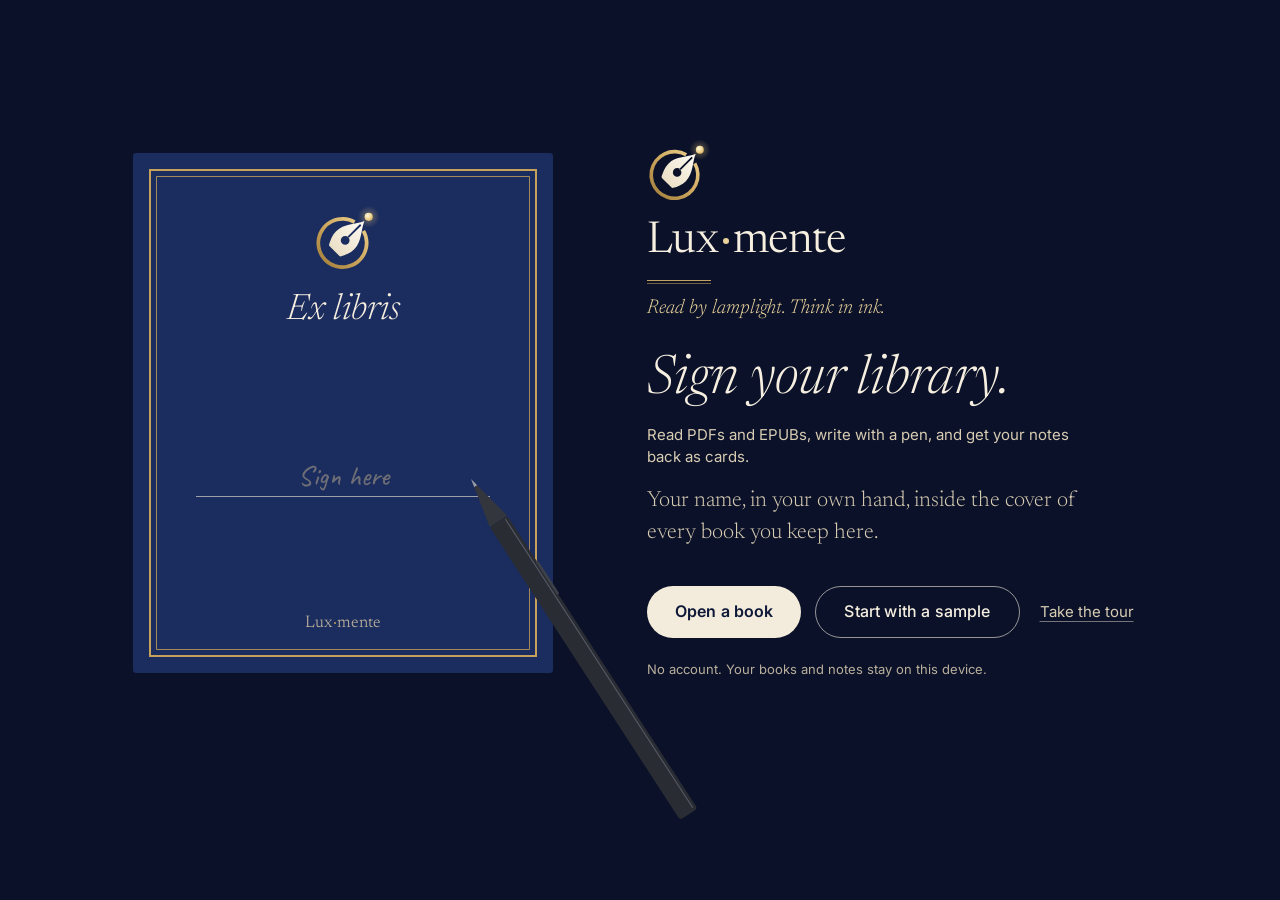
==== commit e10bcb59: "Yayın: 49b2bd5, sw 8.21.3" ====
--- a/tasarim/index.html
+++ b/tasarim/index.html
@@ -51,6 +51,8 @@
     if (a.renkKoru) k.dataset.renkKoru = "";
     if (a.okunakliArayuz) k.dataset.okunakli = "";   // okunaklı arayüz yazısı (Atkinson), açılışta Inter'den sıçramasın
     if (a.elYazisi === false) k.dataset.notYazi = "duz";
+    // Android kabuğu açılışı kendisi oynattı (android-kabuk acilis_lamba.xml): #acilis yanık lambayla başlar, beklemez
+    if (window.LuxYerel) k.dataset.yerelAcilis = "";
     var gece = a.tema === "koyu" || (a.tema !== "acik" && matchMedia("(prefers-color-scheme: dark)").matches);
     var R = { lapis: ["#F3EBDB", "#0E1838"], aurora: ["#F4F5F9", "#0B0C11"], nebula: ["#F6F3FC", "#0D0A16"], okyanus: ["#F2F7F8", "#071216"], grafit: ["#F3F3F4", "#0E0E10"],
       oled: ["#F3F3F4", "#000000"], kagit: ["#F7F5F0", "#141413"], "sepya-gece": ["#F7F5F0", "#15110C"], orman: ["#F2F5F0", "#0A110C"] };
@@ -121,10 +123,14 @@
       bekle = setTimeout(goster, 4000);
     };
     window.knUygulamaHazir = function () { hazir = true; clearTimeout(bekle); };
+    // "Lamba yanar" açılışı (aşağıdaki #acilis CSS'i) ~0,76 saniyede lamba yanmış, ışık halkayı dolaşmış olur. Uygulama daha
+    // erken hazırsa perde o ana kadar bekler, sonra söner (en çok 0,76 sn; yavaş açılışta hiç beklenmez). Sade hareket,
+    // azaltılmış hareket ve Android kabuğu (canlı açılışı kabuk oynattı, data-yerel-acilis) beklemez, yalnız söner.
+    var bitiyor = false;
     window.knAcilisBitti = function () {
       window.knUygulamaHazir();
       var el = document.getElementById("acilis");
-      if (!el || el.classList.contains("gidiyor")) return;
+      if (!el || bitiyor) return;
       // Hata ekranı açıldıktan sonra uygulama yine de hazır oldu (yavaş cihazda açılış 4 saniyeyi aştı, hata zararsızdı):
       // ekran çalışan uygulamanın önünde kalmasın
       if (el.classList.contains("hata")) {
@@ -133,9 +139,16 @@
         if (m && el.contains(document.activeElement)) { m.setAttribute("tabindex", "-1"); try { m.focus({ preventScroll: true }); } catch (e) { /* odak verilemedi */ } }
         el.remove(); return;
       }
-      if (document.documentElement.dataset.hareket === "sade" || matchMedia("(prefers-reduced-motion: reduce)").matches) { el.remove(); return; }
-      el.classList.add("gidiyor");
-      setTimeout(function () { el.remove(); }, 220);
+      bitiyor = true;
+      var k = document.documentElement.dataset;
+      var canli = k.hareket !== "sade" && k.yerelAcilis === undefined && !matchMedia("(prefers-reduced-motion: reduce)").matches;
+      var kalan = canli && typeof performance !== "undefined" && window.__knAcilisT0 != null ? window.__knAcilisT0 + 760 - performance.now() : 0;
+      function son() {
+        if (el.classList.contains("hata")) { el.remove(); return; }
+        el.classList.add("gidiyor");
+        setTimeout(function () { el.remove(); }, 220);
+      }
+      if (kalan > 0) setTimeout(son, kalan); else son();
     };
     // ResizeObserver döngü uyarısı hata olayı olarak gelir ama zararsızdır
     addEventListener("error", function (e) { if (!/ResizeObserver loop/.test(e.message || "")) window.knAcilisHata(e.error || e.message, "error"); });
@@ -143,19 +156,42 @@
   })();
 </script>
 <style>
-  /* Açılış ekranı (Luxmente kimliği, dikey kilit "Stacked · night"): gece zemininde altın L ve lamba, fildişi
-     Lux·mente (yola çevrilmiş, yazı tipi beklemez), çift altın çizgi ve lamba sarısı slogan. CSS dosyalarından bağımsız.
-     Hata ekranı da aynı zeminde. */
+  /* Açılış ekranı (Luxmente kimliği): gece zemininde Mühürlü Alev (varak halka, krem uç, yanan lamba), fildişi Lux·mente
+     (yola çevrilmiş, yazı tipi beklemez; nokta yanan lamba), çift altın çizgi ve lamba sarısı slogan. CSS dosyalarından
+     bağımsız; işaret ve kelime işaretini marka-oneri/canli-set.mjs yazar. Hata ekranı da aynı zeminde. */
   #acilis { position: fixed; inset: 0; z-index: 2147483000; display: grid; place-content: center; justify-items: center; gap: 12px; padding: 24px;
     background: var(--acilis-zemin, #0E1838); color: #F6EFE0; text-align: center; transition: opacity .2s ease-out; }
   #acilis.gidiyor { opacity: 0; pointer-events: none; }
-  #acilis .acilis__marka { display: grid; justify-items: center; gap: 16px; animation: acilis-gel .4s ease-out .25s both; }
-  #acilis .acilis__isaret { display: block; width: clamp(64px, 14vw, 88px); height: auto; }
-  #acilis .acilis__ad { display: block; width: clamp(176px, 44vw, 248px); height: auto; }
+  /* İşaret ekranın tam ortasında, 288 px kutuda (Android 12+ açılış simgesiyle aynı yer ve boy: kabuktan sayfaya geçişte
+     kıpırdamaz). Kelime işareti, çizgi ve slogan altında. Lambanın ışığı zemine yayılır (::before, lambanın yerinde). */
+  #acilis .acilis__isaret { position: absolute; left: 50%; top: 50%; width: 288px; height: 288px; margin: -144px 0 0 -144px; overflow: visible; }
+  #acilis::before { content: ""; position: absolute; left: calc(50% + 52.7px - 300px); top: calc(50% - 52.7px - 300px); width: 600px; height: 600px;
+    border-radius: 50%; background: radial-gradient(closest-side, rgba(98, 136, 234, .34), rgba(98, 136, 234, .1) 50%, rgba(98, 136, 234, 0)); pointer-events: none; }
+  #acilis.hata::before { content: none; }
+  #acilis .acilis__marka { position: absolute; left: 0; right: 0; top: calc(50% + 92px); display: grid; justify-items: center; gap: 14px; padding: 0 24px; }
+  #acilis .acilis__ad { display: block; width: clamp(176px, 44vw, 232px); height: auto; overflow: visible; }
   #acilis .acilis__cizgi { width: 52px; height: 3px; box-sizing: border-box; border-top: 1px solid #C6A15B; border-bottom: 1px solid rgba(198, 161, 91, .55); }
   #acilis .acilis__slogan { margin: 0; font: italic 300 clamp(15px, 3.4vw, 18px)/1.3 "Newsreader", Georgia, serif; color: #EAD39A; }
-  @keyframes acilis-gel { from { opacity: 0; } }
-  @media (prefers-reduced-motion: reduce) { #acilis .acilis__marka { animation: none; } }
+  #acilis .acilis__isik { opacity: 0; stroke-dasharray: 18 200; }
+  #acilis :is(.acilis__lamba, .acilis__hale) { transform-box: fill-box; transform-origin: center; }
+  /* "Lamba yanar" (0,86 sn): işaret belirir, lamba yanar ve ışığı zemine yayılır, ışık halkada lambadan çıkıp dolaşır ve
+     lambaya döner; kelime işareti ve slogan gelir. Android 12+ kabuğunda aynı çizelge acilis_lamba.xml'de
+     (marka-oneri/canli-acilis.mjs ZAMAN). Sade ve azaltılmış harekette çizelge yok: son hâl görünür, perde yalnız söner. */
+  html:not([data-hareket="sade"]):not([data-yerel-acilis]) #acilis .acilis__isaret { animation: ac-gel 260ms cubic-bezier(.2, .7, .3, 1) both; }
+  html:not([data-hareket="sade"]):not([data-yerel-acilis]) #acilis .acilis__lamba { animation: ac-lamba 320ms ease-out 200ms both; }
+  html:not([data-hareket="sade"]):not([data-yerel-acilis]) #acilis .acilis__hale { animation: ac-hale 380ms ease-out 200ms both; }
+  html:not([data-hareket="sade"]):not([data-yerel-acilis]) #acilis .acilis__isik { animation: ac-isik 480ms cubic-bezier(.4, 0, .2, 1) 380ms both; }
+  html:not([data-hareket="sade"]):not([data-yerel-acilis]) #acilis::before { animation: ac-sol 420ms ease-out 240ms both; }
+  html:not([data-hareket="sade"]):not([data-yerel-acilis]) #acilis .acilis__marka { animation: ac-sol 380ms ease-out 320ms both; }
+  /* Android kabuğu: işaret kabuğun açılışından yanık gelir; ışık ve yazı kısaca belirir */
+  html[data-yerel-acilis]:not([data-hareket="sade"]) #acilis::before, html[data-yerel-acilis]:not([data-hareket="sade"]) #acilis .acilis__marka { animation: ac-sol 200ms ease-out both; }
+  #acilis .acilis__isik { filter: drop-shadow(0 0 2px rgba(255, 231, 168, .9)); }
+  @keyframes ac-gel { from { opacity: 0; transform: scale(.94); } }
+  @keyframes ac-lamba { from { opacity: .3; transform: scale(.7); } }
+  @keyframes ac-hale { from { opacity: 0; transform: scale(.3); } }
+  @keyframes ac-isik { 0% { stroke-dashoffset: 18; opacity: .9; } 100% { stroke-dashoffset: -100; opacity: .9; } }
+  @keyframes ac-sol { from { opacity: 0; } }
+  @media (prefers-reduced-motion: reduce) { #acilis :is(.acilis__isaret, .acilis__lamba, .acilis__hale, .acilis__isik, .acilis__marka), #acilis::before { animation: none !important; } }
   #acilis.hata h1 { margin: 0; font: 400 28px/1.2 "Literata", Georgia, serif; }
   #acilis.hata p { max-width: 420px; margin: 0; font: 15px/1.5 system-ui, sans-serif; color: #B9AF9B; }
   #acilis .acilis__eylem { display: flex; flex-wrap: wrap; justify-content: center; gap: 10px; margin-top: 8px; }
@@ -165,13 +201,16 @@
 </style>
 </head>
 <body>
-<div id="acilis" aria-hidden="true"><div class="acilis__marka">
-  <svg class="acilis__isaret" viewBox="0 -1 121 121" width="88" height="88"><path d="M2.5 0H25A95 95 0 0 0 120 95V117.5A2.5 2.5 0 0 1 117.5 120H2.5A2.5 2.5 0 0 1 0 117.5V2.5A2.5 2.5 0 0 1 2.5 0Z" fill="#C6A15B"/><circle cx="92" cy="28" r="29" fill="#EAD39A"/></svg>
-  <svg class="acilis__ad" viewBox="94 2 332 54" width="248" height="40"><g fill="#F6EFE0"><path d="M1080 -52L1072 -52L964 0L289 0L289 53L1066 53L947 31L1162 393L1184 387ZM410 1361L410 0L67 0L67 25L246 62L246 1361L67 1399L67 1423L590 1423L590 1399Z" transform="translate(96 51.98) scale(0.034 -0.034)"/> <path d="M324 317Q324 237 346.5 187Q369 137 418 114Q467 91 548 91Q628 91 705.5 117Q783 143 835 177L848 156Q773 102 718 67.5Q663 33 619 13.5Q575 -6 534 -13Q493 -20 449 -20Q304 -20 240 56.5Q176 133 176 302L176 937L-8 973L-8 1005L333 1024L324 940ZM801 -26L800 152L800 937L615 973L615 1005L959 1024L948 940L948 90Q957 86 978.5 79.5Q1000 73 1026 65.5Q1052 58 1076.5 50.5Q1101 43 1117 38L1117 20L808 -26Z" transform="translate(136.97 51.98) scale(0.034 -0.034)"/> <path d="M955 57L1096 27L1096 0L637 0L637 27L783 55L502 460L494 472L163 951L21 985L21 1011L475 1011L475 985L334 955L591 583L598 573ZM546 497L208 51L336 27L336 0L5 0L5 27L138 51L526 537L543 544L862 960L727 985L727 1011L1057 1011L1057 985L930 960L564 505Z" transform="translate(175.31 51.98) scale(0.034 -0.034)"/> <path d="M340 860L340 50L483 23L483 0L46 0L46 23L192 50L192 881Q176 888 143 903.5Q110 919 42 952L42 969L332 1041L338 1041ZM947 738L947 50L1092 23L1092 0L655 0L655 23L799 50L799 710Q799 782 777.5 826.5Q756 871 710.5 893Q665 915 590 915Q516 915 442.5 893Q369 871 318 840L308 863Q378 915 431 948Q484 981 526.5 999Q569 1017 607 1024Q645 1031 688 1031Q781 1031 838.5 999.5Q896 968 921.5 903.5Q947 839 947 738ZM1555 726L1555 50L1699 23L1699 0L1261 0L1261 23L1407 50L1407 702Q1407 780 1385 826Q1363 872 1316.5 893.5Q1270 915 1195 915Q1120 915 1045.5 892.5Q971 870 921 839L909 862Q980 914 1033.5 947Q1087 980 1129.5 998.5Q1172 1017 1211 1024Q1250 1031 1292 1031Q1433 1031 1494 960Q1555 889 1555 726Z" transform="translate(233.89 51.98) scale(0.034 -0.034)"/> <path d="M545 1031Q649 1031 726 986.5Q803 942 847 859.5Q891 777 898 661L215 661L216 709L804 710L746 677Q735 781 707.5 849Q680 917 632.5 951.5Q585 986 518 986Q423 986 358 936.5Q293 887 260 795.5Q227 704 227 576Q227 412 272 306.5Q317 201 400.5 149.5Q484 98 605 98Q663 98 716 113.5Q769 129 817.5 160.5Q866 192 909 245L925 233Q860 138 799 83Q738 28 672.5 4Q607 -20 529 -20Q398 -20 295.5 38Q193 96 135 210Q77 324 77 491Q77 637 132.5 760Q188 883 292.5 957Q397 1031 545 1031Z" transform="translate(292.63 51.98) scale(0.034 -0.034)"/> <path d="M340 856L340 50L484 23L484 0L46 0L46 23L192 50L192 881Q176 888 143 903.5Q110 919 42 952L42 969L332 1041L338 1041ZM698 23L844 50L844 682Q844 765 820.5 816.5Q797 868 747 891.5Q697 915 617 915Q533 915 453.5 890Q374 865 319 833L308 853Q383 908 439.5 943.5Q496 979 541.5 998Q587 1017 628.5 1024Q670 1031 715 1031Q863 1031 927.5 953.5Q992 876 992 705L992 50L1137 23L1137 0L698 0Z" transform="translate(325.68 51.98) scale(0.034 -0.034)"/> <path d="M317 246Q317 171 362 131Q407 91 488 91Q534 91 581.5 99Q629 107 693 126L693 102Q606 54 552.5 28.5Q499 3 461 -7.5Q423 -18 381 -18Q326 -18 277.5 7Q229 32 198.5 85.5Q168 139 168 224L168 901L41 972L41 985Q60 995 79.5 1007Q99 1019 121.5 1033Q144 1047 171.5 1064.5Q199 1082 233 1103Q267 1124 308 1149L317 1149L317 976ZM267 920L267 1011L665 1011L651 920Z" transform="translate(365.28 51.98) scale(0.034 -0.034)"/> <path d="M545 1031Q649 1031 726 986.5Q803 942 847 859.5Q891 777 898 661L215 661L216 709L804 710L746 677Q735 781 707.5 849Q680 917 632.5 951.5Q585 986 518 986Q423 986 358 936.5Q293 887 260 795.5Q227 704 227 576Q227 412 272 306.5Q317 201 400.5 149.5Q484 98 605 98Q663 98 716 113.5Q769 129 817.5 160.5Q866 192 909 245L925 233Q860 138 799 83Q738 28 672.5 4Q607 -20 529 -20Q398 -20 295.5 38Q193 96 135 210Q77 324 77 491Q77 637 132.5 760Q188 883 292.5 957Q397 1031 545 1031Z" transform="translate(388.12 51.98) scale(0.034 -0.034)"/></g><circle fill="#EAD39A" cx="223.69" cy="34.98" r="4.76"/></svg>
+<div id="acilis" aria-hidden="true">
+  <svg class="acilis__isaret" viewBox="0 0 264 264" width="288" height="288" aria-hidden="true"><defs><linearGradient id="ac-h" x1="1" y1="0" x2="0" y2="1"><stop offset="0" stop-color="#F2D693"/><stop offset=".5" stop-color="#CDA75E"/><stop offset="1" stop-color="#9C7836"/></linearGradient><linearGradient id="ac-u" x1="0" y1="0" x2="0" y2="1"><stop offset="0" stop-color="#FFFCF5"/><stop offset="1" stop-color="#EBDFC6"/></linearGradient><radialGradient id="ac-n" cx=".38" cy=".34" r=".7"><stop offset="0" stop-color="#FFF8E2"/><stop offset=".55" stop-color="#F0D898"/><stop offset="1" stop-color="#D7B263"/></radialGradient><radialGradient id="ac-a"><stop offset="0" stop-color="#FFE7A8" stop-opacity=".75"/><stop offset=".35" stop-color="#F3D07E" stop-opacity=".26"/><stop offset="1" stop-color="#F3D07E" stop-opacity="0"/></radialGradient></defs><g transform="translate(68 74)"><path class="acilis__halka" fill="url(#ac-h)" d="M105.033 36A52 52 0 1 1 86 16.967L82.3 23.375A44.6 44.6 0 1 0 98.625 39.7Z"/><path class="acilis__isik" fill="none" stroke="#FFF3C8" stroke-width="7.4" pathLength="100" d="M101.829 37.85A48.3 48.3 0 1 1 84.15 20.171"/><g transform="translate(60 62) rotate(45) scale(0.8) translate(-60 -81.5)"><path class="acilis__uc" fill="url(#ac-u)" fill-rule="evenodd" d="M60 4C69 26 92 44 92 72C92 86 86.5 97 81.2 107.4Q79.8 110 76.8 110H43.2Q40.2 110 38.8 107.4C33.5 97 28 86 28 72C28 44 51 26 60 4ZM57.7 17H62.3V62H57.7ZM60 61A11 11 0 1 0 60 83A11 11 0 1 0 60 61Z"/></g><circle class="acilis__hale" cx="112.326" cy="9.674" r="22" fill="url(#ac-a)"/><circle class="acilis__lamba" cx="112.326" cy="9.674" r="8.2" fill="url(#ac-n)"/></g></svg>
+  <div class="acilis__marka">
+  <svg class="acilis__ad" viewBox="94 2 326 54" width="248" height="40" aria-hidden="true"><defs><radialGradient id="ac-yn" cx=".38" cy=".34" r=".7"><stop offset="0" stop-color="#FFF8E2"/><stop offset=".55" stop-color="#F0D898"/><stop offset="1" stop-color="#D7B263"/></radialGradient><radialGradient id="ac-ya"><stop offset="0" stop-color="#FFE7A8" stop-opacity="0.55"/><stop offset=".35" stop-color="#F3D07E" stop-opacity="0.193"/><stop offset="1" stop-color="#F3D07E" stop-opacity="0"/></radialGradient></defs><g fill="#F6EFE0"><path d="M1076 -58L1059 -58L935 0L309 0L309 85L1058 85L914 56L1129 406L1167 396ZM428 1285L428 0L78 0L78 36L242 85L242 1285L78 1334L78 1370L593 1370L593 1334Z" transform="translate(96 51.98) scale(0.034 -0.034)"/><path d="M334 294Q334 232 353 194Q372 156 414.5 138.5Q457 121 527 121Q599 121 663 146Q727 171 760 206L790 173Q730 117 682 79Q634 41 591.5 19Q549 -3 507 -11.5Q465 -20 416 -20Q288 -20 227.5 57.5Q167 135 167 292L167 816L14 867L14 907L344 923L334 818ZM745 -19L734 165L734 816L582 867L582 907L912 923L902 817L902 130Q911 122 927.5 112.5Q944 103 964 93.5Q984 84 1003.5 76.5Q1023 69 1039 66L1039 39L760 -19Z" transform="translate(137.51 51.98) scale(0.034 -0.034)"/><path d="M885 82L1014 40L1014 0L571 0L571 40L700 79L469 398L450 419L156 826L27 871L27 910L468 910L468 871L340 831L551 538L570 517ZM512 431L224 74L345 40L345 0L16 0L16 40L131 74L475 484L508 506L775 837L653 871L653 910L979 910L979 871L867 837L543 452Z" transform="translate(174.81 51.98) scale(0.034 -0.034)"/><path d="M363 745L363 76L505 34L505 0L49 0L49 34L196 76L196 732Q180 747 148.5 764.5Q117 782 50 811L50 834L326 934L342 934ZM924 667L924 76L1065 34L1065 0L615 0L615 34L757 76L757 619Q757 676 734.5 712.5Q712 749 670 768Q628 787 570 787Q503 787 439.5 763.5Q376 740 345 707L317 741Q375 796 422.5 832Q470 868 513 890Q556 912 598 921Q640 930 688 930Q772 930 824.5 896Q877 862 900.5 802.5Q924 743 924 667ZM1485 629L1485 76L1634 34L1634 0L1176 0L1176 34L1318 76L1318 619Q1318 675 1295.5 712Q1273 749 1231 768Q1189 787 1131 787Q1064 787 1000.5 763.5Q937 740 906 707L878 741Q936 796 983.5 832Q1031 868 1074 890Q1117 912 1159 921Q1201 930 1249 930Q1374 930 1429.5 854Q1485 778 1485 629Z" transform="translate(232.31 51.98) scale(0.034 -0.034)"/><path d="M503 930Q603 930 677 887Q751 844 794.5 760Q838 676 848 555L218 555L220 620L745 636L670 595Q663 679 640 738Q617 797 578.5 828.5Q540 860 482 860Q410 860 356.5 820Q303 780 274 701Q245 622 245 508Q245 379 288 290Q331 201 409.5 156.5Q488 112 596 112Q641 112 683 123.5Q725 135 764.5 158Q804 181 837 215L859 193Q805 118 749 71Q693 24 631 2Q569 -20 497 -20Q375 -20 279.5 37Q184 94 129 197.5Q74 301 74 441Q74 574 125 685.5Q176 797 272 863.5Q368 930 503 930Z" transform="translate(289.39 51.98) scale(0.034 -0.034)"/><path d="M363 745L363 76L511 34L511 0L49 0L49 34L196 76L196 732Q180 747 148.5 764.5Q117 782 50 811L50 834L326 934L342 934ZM648 34L796 76L796 604Q796 662 773.5 702.5Q751 743 706 764.5Q661 786 593 786Q516 786 448.5 760Q381 734 348 700L317 729Q379 787 430 825.5Q481 864 526.5 887Q572 910 617 920Q662 930 712 930Q843 930 903.5 852.5Q964 775 964 606L964 76L1113 34L1113 0L648 0Z" transform="translate(321.42 51.98) scale(0.034 -0.034)"/><path d="M329 249Q329 180 371.5 145.5Q414 111 489 111Q527 111 571 118.5Q615 126 668 142L668 100Q598 54 548.5 28Q499 2 461.5 -8.5Q424 -19 386 -19Q321 -19 270.5 6.5Q220 32 190.5 84Q161 136 161 215L161 774L46 853L46 869Q64 882 86 898Q108 914 133.5 932Q159 950 185.5 970Q212 990 242 1011Q272 1032 304 1054L329 1054L329 878ZM267 810L267 910L639 910L623 810Z" transform="translate(360.75 51.98) scale(0.034 -0.034)"/><path d="M503 930Q603 930 677 887Q751 844 794.5 760Q838 676 848 555L218 555L220 620L745 636L670 595Q663 679 640 738Q617 797 578.5 828.5Q540 860 482 860Q410 860 356.5 820Q303 780 274 701Q245 622 245 508Q245 379 288 290Q331 201 409.5 156.5Q488 112 596 112Q641 112 683 123.5Q725 135 764.5 158Q804 181 837 215L859 193Q805 118 749 71Q693 24 631 2Q569 -20 497 -20Q375 -20 279.5 37Q184 94 129 197.5Q74 301 74 441Q74 574 125 685.5Q176 797 272 863.5Q368 930 503 930Z" transform="translate(384.08 51.98) scale(0.034 -0.034)"/></g><circle cx="220.41" cy="34.98" r="13.26" fill="url(#ac-ya)"/><circle cx="220.41" cy="34.98" r="5.1" fill="url(#ac-yn)"/></svg>
   <span class="acilis__cizgi"></span>
   <p class="acilis__slogan">Lamba ışığında oku. Mürekkeple düşün.</p>
 </div></div>
 <script>
+  // Açılışın başladığı an: knAcilisBitti lamba yanıp ışık dolaşana kadar (0,76 sn) perdeyi bu andan sayar
+  window.__knAcilisT0 = performance.now();
   // Slogan arayüz dilinde (dil.js dilBul ile aynı seçim; modüller daha gelmedi)
   (function () {
     // Kayıtlı seçim yalnız "tr" ya da "en" ise geçerli; yoksa (ya da depo okunamazsa) cihaz dili
@@ -182,7 +221,7 @@
     if (en) document.querySelector("#acilis .acilis__slogan").textContent = "Read by lamplight. Think in ink.";
   })();
 </script>
-<!-- Simge sprite'ı (TASARIM 4) ve gizli gradyanlar (TASARIM 3.6) -->
+<!-- Simge sprite'ı (TASARIM 4) ve gizli gradyanlar (TASARIM 3.6). Araç simgeleri (imleç, silgi, kement, şekil, bant, kırp, metin, not, damga, kalem ucu, araçlar, arac-gorsel) renkli: gövde sabit ton, kontur currentColor -->
 <svg width="0" height="0" style="position:absolute" aria-hidden="true">
   <defs>
     <linearGradient id="celik" x1="0" x2="1"><stop offset="0" stop-color="#7E8187"/><stop offset=".5" stop-color="#E6E8EB"/><stop offset="1" stop-color="#8A8D92"/></linearGradient>
@@ -201,20 +240,21 @@
   <symbol id="i-icindekiler" viewBox="0 0 24 24"><path d="M4 6.5h2M9 6.5h11M4 12h2M9 12h11M4 17.5h2M9 17.5h7"/></symbol>
   <symbol id="i-geri-al" viewBox="0 0 24 24"><path d="M8.5 4.5 4 9l4.5 4.5M4 9h10.5a5.25 5.25 0 0 1 0 10.5H11"/></symbol>
   <symbol id="i-yinele" viewBox="0 0 24 24"><path d="M15.5 4.5 20 9l-4.5 4.5M20 9H9.5a5.25 5.25 0 0 0 0 10.5H13"/></symbol>
-  <symbol id="i-silgi" viewBox="0 0 24 24"><g transform="rotate(-45 12 12)" stroke-width="1.6"><rect x="4" y="8" width="16" height="8" rx="1.6"/><path d="M12 8v8"/></g></symbol>
-  <symbol id="i-imlec" viewBox="0 0 24 24"><path class="d" d="M5.5 3.8 18.6 11l-5.9 1.5-3 5.6Z"/><path d="M12.8 12.6l3.9 6.1"/></symbol>
-  <symbol id="i-kement" viewBox="0 0 24 24"><path d="M12 16.5c-4.7 0-8.5-2.6-8.5-5.75S7.3 5 12 5s8.5 2.6 8.5 5.75-3.8 5.75-8.5 5.75Z" stroke-dasharray="2.6 2.6"/><path d="M9.6 16.3c-1 1.3-.7 2.9.7 3.4M10.3 19.7 8.3 21.5"/></symbol>
-  <symbol id="i-sekil" viewBox="0 0 24 24"><path d="M3.5 19.5 10 8l6.5 11.5Z"/><circle cx="15.5" cy="9.5" r="5"/></symbol>
-  <symbol id="i-metin" viewBox="0 0 24 24"><path d="M5.5 7V5h13v2M12 5v14M9.5 19h5"/></symbol>
-  <symbol id="i-not" viewBox="0 0 24 24"><path class="d" d="M5 5h14v9.5L14.5 19H5Z" stroke-width="1.6"/><path d="M14.5 19v-4.5H19" stroke-width="1.6"/></symbol>
-  <symbol id="i-bant" viewBox="0 0 24 24"><g transform="rotate(-20 12 12)" stroke-width="1.6"><path d="M3.5 9h17l-1 1.5 1 1.5-1 1.5 1 1.5h-17l1-1.5-1-1.5 1-1.5Z"/></g></symbol>
-  <symbol id="i-kirp" viewBox="0 0 24 24"><path d="M2.5 7h3M7 2.5v3M18.5 7h3M17 2.5v3M2.5 17h3M7 18.5v3M18.5 17h3M17 18.5v3"/><path d="M9 9h6v6H9Z" stroke-opacity=".45"/></symbol>
+  <symbol id="i-silgi" viewBox="0 0 24 24"><g transform="rotate(-45 12 12)"><path d="M10.5 8h-5a2 2 0 0 0-2 2v4a2 2 0 0 0 2 2h5Z" fill="#EE8C7A"/><path d="M10.5 8h8a2 2 0 0 1 2 2v4a2 2 0 0 1-2 2h-8Z" fill="#3F6FBF"/><path d="M12.5 10.2h6" stroke="#FFFFFF" stroke-opacity=".5" stroke-width="1.1"/><rect x="3.5" y="8" width="17" height="8" rx="2" fill="none" stroke="currentColor" stroke-width="1.3"/><path d="M10.5 8v8" stroke="currentColor" stroke-width="1.3"/></g></symbol>
+  <symbol id="i-imlec" viewBox="0 0 24 24"><path d="M7 3v14.5l3.4-3.45 2.55 5.95 1.7-.85-2.55-5.95h4.7Z" fill="#FFFFFF" stroke="currentColor" stroke-width="1.4"/></symbol>
+  <symbol id="i-kement" viewBox="0 0 24 24"><ellipse cx="13" cy="10" rx="7.5" ry="5.5" fill="#4A7FD4" fill-opacity=".2" stroke="none"/><path d="M5.8 11.4A7.5 5.5 0 1 1 8.7 14.5M6.4 14.8c-.9 1.7-.7 3.8.8 5.7" stroke="#C47F2E" stroke-width="2"/><circle cx="7" cy="13.3" r="1.9" fill="#C47F2E" stroke="none"/></symbol>
+  <symbol id="i-sekil" viewBox="0 0 24 24"><path d="M12 3l4.6 7.6H7.4Z" fill="#F2A93B" stroke="currentColor" stroke-width="1.3"/><rect x="3.5" y="12.75" width="7.75" height="7.75" rx="1.2" fill="#4A7FD4" stroke="currentColor" stroke-width="1.3"/><circle cx="16.6" cy="16.6" r="3.9" fill="#3E9B6C" stroke="currentColor" stroke-width="1.3"/></symbol>
+  <symbol id="i-metin" viewBox="0 0 24 24"><path d="M3.5 4h13v4H15l-.7-2h-2.55v12.5l1.5.6V20h-6.5v-.9l1.5-.6V6H5.7L5 8H3.5Z" fill="currentColor" stroke="none"/><path d="M19.5 9v11M18 9h3M18 20h3" stroke="#4A7FD4" stroke-width="1.5"/></symbol>
+  <symbol id="i-not" viewBox="0 0 24 24"><path d="M5 4.5h14a.5.5 0 0 1 .5.5v9.5l-5 5H5a.5.5 0 0 1-.5-.5V5a.5.5 0 0 1 .5-.5Z" fill="#F6D56A" stroke="currentColor" stroke-width="1.3"/><path d="M19.5 14.5H15a.5.5 0 0 0-.5.5v4.5Z" fill="#D9A92E" stroke="currentColor" stroke-width="1.3"/><path d="M7.5 8.5h9M7.5 11.5h6" stroke="#2B2722" stroke-opacity=".6" stroke-width="1.3"/></symbol>
+  <symbol id="i-bant" viewBox="0 0 24 24"><path d="M14.3 14.2h6.2l-1 .95 1 .9-1 .95 1 .9H9a5.75 5.75 0 0 0 5.3-3.7Z" fill="#F4C2B8" stroke="currentColor" stroke-width="1.3"/><circle cx="9" cy="12" r="5.75" fill="#E68E7C" stroke="currentColor" stroke-width="1.3"/><circle cx="9" cy="12" r="2.3" fill="#F6EFE0" stroke="currentColor" stroke-width="1.3"/><path d="M5.3 9.6a4.4 4.4 0 0 1 2.3-2.2" stroke="#FFFFFF" stroke-opacity=".6" stroke-width="1.1"/></symbol>
+  <symbol id="i-kirp" viewBox="0 0 24 24"><rect x="8" y="8" width="8" height="8" fill="#8DB6E6" stroke="none"/><path d="M7 3v14h14M3 7h14v14" stroke="currentColor" stroke-width="2" stroke-linecap="butt" stroke-linejoin="miter"/></symbol>
   <symbol id="i-kapat" viewBox="0 0 24 24"><path d="M6.5 6.5l11 11M17.5 6.5l-11 11"/></symbol>
   <symbol id="i-kopyala" viewBox="0 0 24 24"><path d="M8.5 8.5h11v11h-11ZM15.5 8.5v-4h-11v11h4"/></symbol>
   <symbol id="i-sil" viewBox="0 0 24 24"><path d="M4.5 7h15M9.5 7V4.5h5V7M6.5 7l1 13h9l1-13M10 10.5v6M14 10.5v6"/></symbol>
   <symbol id="i-tik" viewBox="0 0 24 24"><path d="M5 12.5 10 17.5 19 7"/></symbol>
   <symbol id="i-asagi" viewBox="0 0 24 24"><path d="M7 10l5 5 5-5"/></symbol>
   <symbol id="i-arti" viewBox="0 0 24 24"><path d="M12 5v14M5 12h14"/></symbol>
+  <symbol id="i-araclar" viewBox="0 0 24 24"><rect x="4" y="4" width="6.5" height="6.5" rx="1.6" fill="#4A7FD4" stroke="currentColor" stroke-width="1.3"/><rect x="13.5" y="4" width="6.5" height="6.5" rx="1.6" fill="#F2A93B" stroke="currentColor" stroke-width="1.3"/><rect x="4" y="13.5" width="6.5" height="6.5" rx="1.6" fill="#E68E7C" stroke="currentColor" stroke-width="1.3"/><path d="M16.75 13.5v6.5M13.5 16.75h6.5" stroke="currentColor" stroke-width="1.8"/></symbol>
   <symbol id="i-izgara" viewBox="0 0 24 24"><path d="M4.5 4.5h6v6h-6ZM13.5 4.5h6v6h-6ZM4.5 13.5h6v6h-6ZM13.5 13.5h6v6h-6Z"/></symbol>
   <symbol id="i-liste" viewBox="0 0 24 24"><path d="M4.5 5.5h4v4h-4ZM11.5 7.5h8M4.5 14.5h4v4h-4ZM11.5 16.5h8"/></symbol>
   <symbol id="i-tumu" viewBox="0 0 24 24"><path d="M3.5 4.5H7v15H3.5ZM9 4.5h3.5v15H9ZM14.3 5.6l3.3-.9 3.2 13.6-3.3.8ZM2.5 19.5h19"/></symbol>
@@ -256,7 +296,7 @@
   <symbol id="i-tekrar" viewBox="0 0 24 24"><path d="M7 8.5V5.5h13.5v10H17.5"/><path class="d" d="M3.5 8.5h14v10h-14Z"/><path d="M6.5 12h8M6.5 15h5"/></symbol>
   <symbol id="i-koltuk" viewBox="0 0 24 24"><path class="d" stroke="none" d="M6.5 15h11v-2.5a1.5 1.5 0 0 1 3 0V18h-17v-5.5a1.5 1.5 0 0 1 3 0Z"/><path d="M5 11V8a3 3 0 0 1 3-3h8a3 3 0 0 1 3 3v3M3.5 12.5a1.5 1.5 0 0 1 3 0V15h11v-2.5a1.5 1.5 0 0 1 3 0V18h-17ZM6 18v2M18 18v2"/></symbol>
   <symbol id="i-masa" viewBox="0 0 24 24"><path d="M3.5 14h17M6 14v6M18 14v6M17 14V9.5l-4-3.3"/><path class="d" d="M10.2 9.6 13.9 5l2.4 1.9Z"/></symbol>
-  <symbol id="i-kalem-ucu" viewBox="0 0 24 24"><path d="M12 21.5 7 12.5l2-7h6l2 7ZM9 5.5h6M12 14.4v7.1"/><circle cx="12" cy="13" r="1.3"/></symbol>
+  <symbol id="i-kalem-ucu" viewBox="0 0 24 24"><path d="M12 21.5 7 12.5l2-7h6l2 7Z" fill="#C3C8D0" stroke="currentColor" stroke-width="1.3"/><rect x="8.5" y="2.5" width="7" height="3" rx=".6" fill="#3A3631" stroke="none"/><path d="M12 14.6v6.4" stroke="currentColor" stroke-width="1.3"/><circle cx="12" cy="13" r="1.3" fill="#2B2722" stroke="none"/></symbol>
   <symbol id="i-anlam" viewBox="0 0 24 24"><path d="M6 18V5.5A1.5 1.5 0 0 1 7.5 4H18v8M18 17.5v.5H7.5A1.5 1.5 0 0 0 6 19.5 1.5 1.5 0 0 0 7.5 21H12M9.5 8h5"/><circle cx="16.5" cy="16" r="2.5"/><path d="M18.3 17.8l2.2 2.2"/></symbol>
   <symbol id="i-kenara-not" viewBox="0 0 24 24"><path d="M4.5 4.5h10v15h-10ZM14.5 4.5h5v15h-5M7 9h5M7 12h5M9.5 16h8M15.5 14l2 2-2 2"/></symbol>
   <symbol id="i-karta-cevir" viewBox="0 0 24 24"><path d="M3.5 6.5h17v11h-17ZM3.5 9.5h17M12 12v4M10 14h4"/></symbol>
@@ -277,15 +317,14 @@
   <symbol id="i-sesli-oku" viewBox="0 0 24 24"><path class="d" d="M4 9.5h3.2L12 5.5v13l-4.8-4H4z"/><path d="M15.5 9.2a4 4 0 0 1 0 5.6M18 6.8a7.4 7.4 0 0 1 0 10.4"/></symbol>
   <symbol id="i-kamera" viewBox="0 0 24 24"><path d="M3.5 8h4L9 5.5h6L16.5 8h4v11h-17Z"/><circle cx="12" cy="13.3" r="3.3"/></symbol>
   <symbol id="i-gorsel" viewBox="0 0 24 24"><path d="M4 5h16v14H4ZM4 16.5l5-5 4 4 2.5-2.5 4.5 4.5"/><circle cx="15.5" cy="9" r="1.5"/></symbol>
-  <symbol id="i-damga" viewBox="0 0 24 24"><circle cx="12" cy="5.3" r="2"/><path d="M11 7.2 10.3 11h3.4L13 7.2"/><path d="M5.5 11h13v3.5h-13Z"/><path d="M5.5 18.5h13" stroke-dasharray="2 2"/></symbol>
+  <symbol id="i-arac-gorsel" viewBox="0 0 24 24"><rect x="3.5" y="4.5" width="17" height="15" rx="2" fill="#BFDDF5" stroke="none"/><path d="M3.5 16.5l5-5 4 4 2.5-2.5 5.5 4.5a2 2 0 0 1-2 2h-13a2 2 0 0 1-2-2Z" fill="#4FA36F" stroke="none"/><circle cx="15.5" cy="9" r="1.8" fill="#F2B632" stroke="none"/><rect x="3.5" y="4.5" width="17" height="15" rx="2" fill="none" stroke="currentColor" stroke-width="1.3"/></symbol>
+  <symbol id="i-damga" viewBox="0 0 24 24"><path d="M6 20.25h12" stroke="#D2452F" stroke-width="1.8"/><rect x="5.5" y="15" width="13" height="1.8" rx=".5" fill="#8E2A1D" stroke="none"/><rect x="4.5" y="10.5" width="15" height="4.5" rx="1.2" fill="#C9402C" stroke="currentColor" stroke-width="1.3"/><path d="M10.6 7.5 10 10.5h4l-.6-3Z" fill="#C08048" stroke="currentColor" stroke-width="1.3"/><circle cx="12" cy="5.3" r="2.5" fill="#D9A066" stroke="currentColor" stroke-width="1.3"/></symbol>
   <symbol id="i-cogalt" viewBox="0 0 24 24"><path d="M8.5 8.5h11v11h-11ZM15.5 8.5v-4h-11v11h4M14 11.5v5M11.5 14h5"/></symbol>
   <symbol id="i-sayfa-sil" viewBox="0 0 24 24"><path d="M6.5 3.5h7l4 4v13h-11ZM13.5 3.5v4h4M9.8 12.3l4.4 4.4M14.2 12.3l-4.4 4.4"/></symbol>
   <symbol id="i-tuval" viewBox="0 0 24 24"><path d="M3.5 5h17M3.5 19h17M3.5 9h1M19.5 9h1M3.5 15h1M19.5 15h1"/><path d="M6.5 13.5c1.2-3 2.3-3 2.8-.8.5 2.1 1.6 2.1 2.6-.4s2.1-2.5 2.6-.2c.4 1.8 1.4 1.8 3 .2"/></symbol>
   <!-- 9. tur (OZELLIKLER-5): izler ve cep defteri, çizgi roman -->
   <symbol id="i-izler" viewBox="0 0 24 24"><path d="M6.5 3.5h11a1 1 0 0 1 1 1v15a1 1 0 0 1-1 1h-11ZM6.5 3.5v17M15.5 3.5v17"/><path d="M9 9.5c1.5-.4 3-.3 4.5.1M9 13c1.2-.3 2.2-.2 3 0"/></symbol>
   <symbol id="i-cizgi-roman" viewBox="0 0 24 24"><path d="M4 4.5h16v15H4ZM4 11h7.5M11.5 4.5v15M11.5 13.5H20"/><path d="M14 7.2h4.2a.8.8 0 0 1 .8.8v1.6a.8.8 0 0 1-.8.8h-2.4l-1.3 1.1v-1.1H14"/></symbol>
-  <!-- Karşılama natürmortu: tek renk kontur (currentColor), çizgi kalınlığını .naturmort verir -->
-  <symbol id="i-naturmort" viewBox="0 0 360 120"><path d="M22 108V56a4 4 0 0 1 4-4h76a4 4 0 0 1 4 4v52 M28 96h72 M33 96a31 31 0 0 1 62 0 M42.8 83.8L38.9 81.5 M43.9 77.9L42.4 76.6 M48.1 74.2L47.0 72.5 M53.0 71.3L52.2 69.5 M58.4 69.6L58.0 67.6 M64.0 71.5L64.0 67.0 M69.6 69.6L70.0 67.6 M75.0 71.3L75.8 69.5 M79.9 74.2L81.0 72.5 M84.1 77.9L85.6 76.6 M85.2 83.8L89.1 81.5 M64 96L75.8 71.7 M58 103h12 M36 52v-5M32.5 47h7M92 52v-5M88.5 47h7 M36 47c-3-7-12-9-17-3s-3 15-4 26-4 28-9 38 M186 66C170 58 148 58 130 62L126 100C146 96 168 97 186 104 M186 66C202 58 224 58 242 62L246 100C226 96 204 97 186 104 M186 66V104 M126 100l-2 4C146 100 168 101 186 108C204 101 226 100 248 104l-2-4 M138 71c12 -3 24 -3 36 1 M137 78c12 -3 24 -3 36 1 M136 85c12 -3 24 -3 36 1 M135 92c7 -3 14 -3 22 1 M200 92V70M199 91.5h36 M200 80c3-9 6-9 9 0s6 9 9 0 6-9 9 0 4 6 6 3 M252 96h96v10h-96Z M252 99.5h96M252 102.5h96 M256 96v3.2 M261 96v2.2 M266 96v2.2 M271 96v2.2 M276 96v3.2 M281 96v2.2 M286 96v2.2 M291 96v2.2 M296 96v3.2 M301 96v2.2 M306 96v2.2 M311 96v2.2 M316 96v3.2 M321 96v2.2 M326 96v2.2 M331 96v2.2 M336 96v3.2 M341 96v2.2 M296 92.5h11v17h-11Z M301.5 92.5v17 M4 108.5h352"/><g transform="translate(250 90) rotate(-14)"><rect x="0" y="-4" width="34" height="8" rx="3.5"/><path d="M8-4V-6.6H28M29-4v8"/><path d="M34-3.5h28M34 3.5h28M62-3.5 70-2.4V2.4L62 3.5"/><path d="M70-2.4 72.5-3.4 86 0 72.5 3.4 70 2.4M75.5 0h9"/><circle cx="74.6" cy="0" r=".8"/></g></symbol>
   <!-- Süsler: dolgu currentColor ya da fill ile -->
   <symbol id="i-hedera" viewBox="0 0 28 16"><path d="M26 8C23 4 20 2.4 16.6 2.6 13.2 2.8 12 5 13.6 8 12 11 13.2 13.2 16.6 13.4 20 13.6 23 12 26 8Z"/><path d="M13.6 8C9 8 5.5 6.6 4.4 4.4 3.6 2.8 4.8 1.6 6.2 2.2 7.4 2.8 7 4.4 5.8 4.6" fill="none" stroke="currentColor" stroke-width="1.2" stroke-linecap="round"/></symbol>
   <symbol id="i-sahne" viewBox="0 0 40 12"><path d="M6 6 9 3l3 3-3 3ZM17 6l3-3 3 3-3 3ZM28 6l3-3 3 3-3 3Z"/></symbol>
--- a/tasarim/tasarim.css
+++ b/tasarim/tasarim.css
@@ -1 +1 @@
-:root{color-scheme:light;--bg: #F7F5F0;--desk: #ECE8E0;--desk-glow: #F2EFE9;--desk-edge: #E2DDD3;--surface: #FDFCF9;--surface-2: #F0EDE6;--surface-3: #E7E3DA;--kraft: #E4D6BC;--ink: #1C1B19;--ink-2: #4D4842;--muted: #69625A;--faint: #A39B8F;--line: #1C1B1914;--line-strong: #1C1B1924;--edge: #8A8277;--accent: #2B4A7E;--accent-hover: #345792;--accent-soft: #E3E9F3;--accent-ink: #FDFCF9;--accent-dolgu: #1C1B19;--accent-dolgu-ink: #FDFCF9;--accent-dolgu-kenar: #1C1B19;--accent-dolgu-hover: #33312D;--mark: #8C2B38;--mark-soft: #F3E3E3;--mark-ink: #FFFFFF;--gold: #7D6029;--gold-light: #E8D5A8;--danger: #A8341B;--danger-soft: #F7E1D8;--ok: #3F6A47;--focus: #2B4A7E;--inverse: #1C1B19;--inverse-ink: #F7F5F0;--inverse-accent: #E8D5A8;--inverse-danger: #F09A7E;--scrim: #1C1B1938;--margin-paper: #FCFBF8;--margin-rule: #2F5D8A29;--stitch: #9C7F5C;--golge-1: 0 0 0 .5px #1C1B191A, 0 1px 2px #1C1B190F;--golge-2: 0 0 0 .5px #1C1B1914, 0 1px 2px #1C1B190D, 0 6px 16px -6px #1C1B191F;--golge-3: 0 0 0 .5px #1C1B1914, 0 2px 4px #1C1B190A, 0 12px 32px -8px #1C1B1929;--golge-4: 0 0 0 .5px #1C1B1914, 0 4px 8px #1C1B190D, 0 24px 64px -12px #1C1B1938;--golge-oyuk: inset 0 1px 2px #1C1B191A;--golge-kapak: 0 0 0 .5px #1C1B1924, 0 1px 2px #1C1B191A, 0 10px 18px -10px #1C1B1959;--golge-temas: #1C1B1940;--golge-sayfa: 0 0 0 .5px #1C1B1914, 0 1px 1px #1C1B190A, 0 3px 6px -2px #1C1B190F, 0 20px 40px -20px #1C1B192E;--golge-kivrik: #1C1B1938;--golge-yaprak: 0 0 0 .5px rgb(23 19 14 / .18), 0 1px 0 rgb(23 19 14 / .14), 3px 12px 16px -10px rgb(23 19 14 / .5);--bant-maske: var(--yirtik-sol) left / 7px 100% no-repeat, linear-gradient(#000 0 0) 7px 0 / calc(100% - 14px) 100% no-repeat, var(--yirtik-sag) right / 7px 100% no-repeat;--isik: none;--keten: none;--keten-bez: repeating-linear-gradient(0deg, #FFFFFF0F 0 1px, transparent 1px 3px), repeating-linear-gradient(90deg, #0000001A 0 1px, transparent 1px 3px);--doku-kagit: none;--zemin-lif: none;--doku-nesne: var(--doku-kagit-acik, none);--uc-kontur: #1C1B1959;--damla-kontur: #00000026;--sayfa-mavi: #1F3A68;--sayfa-bordo: #8A2433;--kurdele: #8A2433;--kurdele-koyu: #5E1520;--page: #FFFFFF;--page-sepia: #F5EDDA;--page-dark: #1B1A17;--page-dark-ink: #D9D0BE;--f-baslik: "Literata", "Literata Yedek", Georgia, serif;--f-arayuz: "Inter", "Inter Yedek", system-ui, "Segoe UI", Roboto, sans-serif;--f-okuma: "Literata", "Literata Yedek", Georgia, serif;--f-el: "Caveat", "Segoe Print", cursive;--f-el-okuma: "Playpen Sans", "Inter", system-ui, sans-serif;--f-sembol: "Noto Sans Math", var(--f-okuma);--fs-11: 11px;--fs-12: 12px;--fs-13: 13px;--fs-14: 14px;--fs-15: 15px;--fs-16: 16px;--fs-18: 18px;--fs-19: 19px;--fs-22: 22px;--fs-30: 30px;--fs-40: 40px;--fs-44: 44px;--fs-56: 56px;--fs-okuma-17: 17px;--fs-okuma-19: 19px;--fs-okuma-21: 21px;--yazi-olcek: 1;--meta-yazi: 500 var(--fs-13)/calc(18px * var(--yazi-olcek)) var(--f-arayuz);--ekran-baslik: 400 var(--fs-30)/calc(36px * var(--yazi-olcek)) var(--f-baslik);--lamba-rengi: #C6A15B;--s-1: 4px;--s-2: 8px;--s-3: 12px;--s-4: 16px;--s-5: 20px;--s-6: 24px;--s-7: 32px;--s-8: 40px;--s-9: 48px;--s-10: 64px;--r-kagit: 2px;--r-xs: 4px;--r-sm: 8px;--r-md: 10px;--r-lg: 12px;--r-xl: 16px;--r-tam: 999px;--hedef: 44px;--ust-cubuk: 56px;--arac-cubugu: 60px;--sol-panel: 216px;--sag-panel-gen: 340px;--sag-panel: 0px;--ses-serit: 0px;--sure-anlik: 90ms;--sure-kisa: .16s;--sure-orta: .24s;--sure-uzun: .42s;--sure-sahne: .48s;--sure-ekran: .22s;--sure-hap: .26s;--sure-yerles: .28s;--kayma: 8px;--kademe: 28ms;--egri-kagit: cubic-bezier(.22, .8, .24, 1);--egri-murekkep: cubic-bezier(.62, 0, .32, 1);--egri-cekil: cubic-bezier(.4, 0, 1, 1);--egri-kalk: cubic-bezier(.3, 1.35, .6, 1);--z-nesne: 5;--z-arac: 25;--z-ust: 30;--z-panel: 40;--z-balon: 50;--z-perde: 60;--z-pencere: 70;--z-bildirim: 80}@media(max-width:599px){:root{--ekran-baslik: 400 calc(28px * var(--yazi-olcek))/calc(34px * var(--yazi-olcek)) var(--f-baslik)}}:root{--bakalit: #2B2622;--bakalit-ust: #3A332D;--bakalit-yazi: #F1EBE0;--cam: #0E1512;--cam-kenar: #2B2622;--cam-alt: #FFFFFF59;--cam-yansima: linear-gradient(180deg, #FFFFFF14 0%, #FFFFFF00 38%);--cam-fosfor: #8BE3B0;--cam-soluk: #6FBF94;--cam-kehribar: #F2B544;--cam-isima: 0 0 6px #8BE3B059;--cam-isima-kehribar: 0 0 6px #F2B54452;--tahta: #1F2A24;--tahta-2: #26332C;--tebesir: #E8E4D8;--tebesir-2: #B4BBAE;--tebesir-pembe: #E59A92;--fis-kagit: #FFFDF7;--fis-yazi: #22201D;--fis-baslik: #C0504D;--fis-cizgi: #8FB3D966;--etiket-kagit: #FBF7EC;--ceviz: #7A5638;--ceviz-ust: #9A7350;--ceviz-kenar: #4E3420;--sayfa-fosfor: #1A6B48;--sayfa-damga: #5B3F86;--fosfor: #1A6B48;--fosfor-soft: #DCEBE1;--fosfor-isima: none;--kehribar: #8A5000;--kehribar-soft: #F5E4C4;--damga: #5B3F86;--damga-soft: #ECE6F3;--pirinc: #A88443;--pirinc-acik: #D8BC7E;--pirinc-koyu: #6E5220;--iz-golge: 0;--kareli-ince: #3F7A631C;--kareli-kalin: #3F7A6338;--bant-lacivert: #8EA3C7;--bant-adacayi: #A7BFA3;--bant-gul: #D9A9A0;--bant-pirinc: #D8BC7E;--bant-desen: repeating-linear-gradient(-45deg, #FFFFFF1F 0 2px, transparent 2px 7px);--bant-golge: 0 1px 1px #1C1B1926;--f-olcu: "IBM Plex Mono", ui-monospace, "Cascadia Mono", Consolas, monospace}@media(prefers-color-scheme:dark){:root:not([data-theme=light]){color-scheme:dark;--bg: #141413;--desk: #0F0F0E;--desk-glow: #161615;--desk-edge: #0B0B0A;--surface: #1F1E1C;--surface-2: #191817;--surface-3: #2A2926;--kraft: #2A251D;--ink: #EEEAE2;--ink-2: #BDB7AC;--muted: #9A948B;--faint: #5E5953;--line: #EEEAE214;--line-strong: #EEEAE224;--edge: #77716A;--accent: #A3B8DE;--accent-hover: #BCCBE8;--accent-soft: #22304A;--accent-ink: #141413;--accent-dolgu: #EEEAE2;--accent-dolgu-ink: #141413;--accent-dolgu-kenar: #EEEAE2;--accent-dolgu-hover: #FFFFFF;--mark: #E08D97;--mark-soft: #3A2226;--mark-ink: #141413;--gold: #D2B072;--gold-light: #F0D9A0;--danger: #EF8E6E;--danger-soft: #3E231A;--ok: #9CC4A2;--focus: #BCCBE8;--inverse: #EEEAE2;--inverse-ink: #141413;--inverse-accent: #7A5414;--inverse-danger: #A8341B;--scrim: #00000073;--margin-paper: #F6F3EC;--stitch: #8C7354;--golge-1: 0 0 0 .5px #FFFFFF0F, 0 1px 2px #00000066;--golge-2: 0 0 0 .5px #FFFFFF12, inset 0 .5px 0 #FFFFFF0D, 0 8px 20px -6px #0000008C;--golge-3: 0 0 0 .5px #FFFFFF14, inset 0 .5px 0 #FFFFFF12, 0 16px 40px -8px #00000099;--golge-4: 0 0 0 .5px #FFFFFF14, inset 0 .5px 0 #FFFFFF12, 0 28px 72px -12px #000000B3;--golge-oyuk: inset 0 1px 2px #00000066;--golge-kapak: 0 0 0 .5px #00000080, 0 1px 2px #00000066, 0 14px 24px -12px #000000B3;--golge-temas: #00000099;--golge-sayfa: 0 0 0 .5px #00000099, 0 2px 4px #00000066, 0 24px 56px -24px #000000D9;--golge-kivrik: #00000080;--isik: none;--keten: none;--doku-kagit: none;--zemin-lif: none;--doku-nesne: none;--cam-yuzey: rgb(31 30 28 / .74);--uc-kontur: #FFFFFF59;--damla-kontur: #FFFFFF33;--fosfor: #7FD9A4;--fosfor-soft: #1B2E24;--fosfor-isima: 0 0 6px #7FD9A440;--kehribar: #E9AE48;--kehribar-soft: #3A2A12;--damga: #A994C8;--damga-soft: #2E2640;--pirinc: #B8944F;--pirinc-acik: #E2C88E;--pirinc-koyu: #7A5A22;--bakalit-ust: #453C34;--cam-kenar: #000000;--cam-alt: #FFFFFF0F;--etiket-kagit: #2A2825;--ceviz: #3E2C1E;--ceviz-ust: #57412D;--ceviz-kenar: #1A120B;--iz-golge: .22;--naturmort-renk: var(--tebesir);--kareli-ince: #9FC7B012;--kareli-kalin: #9FC7B026}}:root[data-theme=dark],.tema-koyu{color-scheme:dark;--bg: #141413;--desk: #0F0F0E;--desk-glow: #161615;--desk-edge: #0B0B0A;--surface: #1F1E1C;--surface-2: #191817;--surface-3: #2A2926;--kraft: #2A251D;--ink: #EEEAE2;--ink-2: #BDB7AC;--muted: #9A948B;--faint: #5E5953;--line: #EEEAE214;--line-strong: #EEEAE224;--edge: #77716A;--accent: #A3B8DE;--accent-hover: #BCCBE8;--accent-soft: #22304A;--accent-ink: #141413;--accent-dolgu: #EEEAE2;--accent-dolgu-ink: #141413;--accent-dolgu-kenar: #EEEAE2;--accent-dolgu-hover: #FFFFFF;--mark: #E08D97;--mark-soft: #3A2226;--mark-ink: #141413;--gold: #D2B072;--gold-light: #F0D9A0;--danger: #EF8E6E;--danger-soft: #3E231A;--ok: #9CC4A2;--focus: #BCCBE8;--inverse: #EEEAE2;--inverse-ink: #141413;--inverse-accent: #7A5414;--inverse-danger: #A8341B;--scrim: #00000073;--margin-paper: #F6F3EC;--stitch: #8C7354;--golge-1: 0 0 0 .5px #FFFFFF0F, 0 1px 2px #00000066;--golge-2: 0 0 0 .5px #FFFFFF12, inset 0 .5px 0 #FFFFFF0D, 0 8px 20px -6px #0000008C;--golge-3: 0 0 0 .5px #FFFFFF14, inset 0 .5px 0 #FFFFFF12, 0 16px 40px -8px #00000099;--golge-4: 0 0 0 .5px #FFFFFF14, inset 0 .5px 0 #FFFFFF12, 0 28px 72px -12px #000000B3;--golge-oyuk: inset 0 1px 2px #00000066;--golge-kapak: 0 0 0 .5px #00000080, 0 1px 2px #00000066, 0 14px 24px -12px #000000B3;--golge-temas: #00000099;--golge-sayfa: 0 0 0 .5px #00000099, 0 2px 4px #00000066, 0 24px 56px -24px #000000D9;--golge-kivrik: #00000080;--isik: none;--keten: none;--doku-kagit: none;--zemin-lif: none;--doku-nesne: none;--cam-yuzey: rgb(31 30 28 / .74);--uc-kontur: #FFFFFF59;--damla-kontur: #FFFFFF33;--fosfor: #7FD9A4;--fosfor-soft: #1B2E24;--fosfor-isima: 0 0 6px #7FD9A440;--kehribar: #E9AE48;--kehribar-soft: #3A2A12;--damga: #A994C8;--damga-soft: #2E2640;--pirinc: #B8944F;--pirinc-acik: #E2C88E;--pirinc-koyu: #7A5A22;--bakalit-ust: #453C34;--cam-kenar: #000000;--cam-alt: #FFFFFF0F;--etiket-kagit: #2A2825;--ceviz: #3E2C1E;--ceviz-ust: #57412D;--ceviz-kenar: #1A120B;--iz-golge: .22;--naturmort-renk: var(--tebesir);--kareli-ince: #9FC7B012;--kareli-kalin: #9FC7B026}:root{--vurgu-gunduz-1: #2B4A7E;--vurgu-gunduz-2: #2B4A7E;--vurgu-gece-1: #A3B8DE;--vurgu-gece-2: #A3B8DE;--vurgu-1: var(--vurgu-gunduz-1);--vurgu-2: var(--vurgu-gunduz-2);--vurgu-yazi: #FFFFFF;--vurgu-gradyan: linear-gradient(135deg, var(--vurgu-1), var(--vurgu-2));--vurgu-cizgi: linear-gradient(90deg, transparent, var(--vurgu-1) 30%, var(--vurgu-2) 70%, transparent);--isilti: none;--isilti-guclu: none;--birincil-zemin: var(--accent-dolgu);--birincil-yazi: var(--accent-dolgu-ink);--birincil-isilti: none;--cam-yuzey-yogun: rgb(253 252 249 / .94);--cam-cizgi: 0 0 0 .5px #1C1B1914;--cam-parilti: none;--atmosfer-katman: none;--atmosfer-izgara: none;--atmosfer-gren-opak: 0;--masa-zemin: radial-gradient(90% 60% at 50% 0%, var(--desk-glow), transparent 70%), radial-gradient(130% 100% at 50% 40%, transparent 55%, var(--desk-edge) 100%), var(--desk);--raf-zemin: none;--raf-isik: none;--tema-rengi: #F7F5F0;--r-2xl: 28px;--egri-cam: cubic-bezier(.32, .72, 0, 1);--egri-isik: cubic-bezier(.2, .8, .2, 1);--sure-atmosfer: 90s}:root[data-kip=gece]{--vurgu-1: var(--vurgu-gece-1);--vurgu-2: var(--vurgu-gece-2);--vurgu-yazi: #141413;--cam-yuzey-yogun: rgb(31 30 28 / .94);--cam-cizgi: 0 0 0 .5px #FFFFFF14, inset 0 .5px 0 #FFFFFF12;--tema-rengi: #141413}*,*:before,*:after{box-sizing:border-box}html{font-synthesis:none;-webkit-text-size-adjust:100%;-webkit-tap-highlight-color:transparent}:root{accent-color:var(--accent)}::selection{background:color-mix(in srgb,var(--vurgu-1) 28%,transparent)}body{margin:0;background:var(--bg);color:var(--ink);font:400 var(--fs-15)/1.47 var(--f-arayuz);font-feature-settings:"cv11","ss03"}[hidden]{display:none!important}button{font:inherit;color:inherit;background:none;border:0;padding:0;cursor:pointer;touch-action:manipulation}:focus-visible{outline:2px solid var(--focus);outline-offset:2px}h1,h2,h3,h4{font-kerning:normal;margin:0}.tema-gecisi,.tema-gecisi *:not(canvas){transition:background-color .24s,color .24s,border-color .24s,fill .24s!important}.t-b2{font:500 var(--fs-22)/28px var(--f-baslik);font-variation-settings:"opsz" 28;letter-spacing:-.01em}.t-b3{font:500 var(--fs-16)/22px var(--f-baslik);font-variation-settings:"opsz" 18}.t-kapak{font:500 var(--fs-15)/20px var(--f-baslik);font-variation-settings:"opsz" 16}.t-govde{font:400 var(--fs-15)/22px var(--f-arayuz)}.t-kucuk{font:400 var(--fs-13)/18px var(--f-arayuz);color:var(--muted)}.t-etiket{font:600 var(--fs-12)/calc(16px * var(--yazi-olcek)) var(--f-arayuz);letter-spacing:.01em;color:var(--muted)}.t-el{font:500 var(--fs-22)/26px var(--f-el)}.t-aside{font:italic 400 var(--fs-13)/calc(18px * var(--yazi-olcek)) var(--f-baslik);color:var(--muted)}.t-sayi{font-variant-numeric:tabular-nums}.t-eski{font-variant-numeric:oldstyle-nums}@media(prefers-reduced-motion:reduce){:root{--sure-uzun: .12s;--sure-sahne: .12s}*,*:before,*:after{animation-duration:1ms!important;animation-iteration-count:1!important;scroll-behavior:auto!important}}:root[data-hareket=sade]{--sure-uzun: .12s;--sure-sahne: .12s}:root[data-hareket=sade] *,:root[data-hareket=sade] *:before,:root[data-hareket=sade] *:after{animation-duration:1ms!important;animation-iteration-count:1!important}:root .onayli[data-durum=emin]:after,:root .onayli[data-onay="1"]:after,:root .sayfa-menu .sil[data-durum=emin]:after,:root .secim-menusu .sil[data-durum=emin]:after{animation-duration:5s!important}.yaziyor :is(.secim,.pdf-yukleniyor-kagit,.okuma-yukleniyor,.lamba,.imlec,.dizgi-satirlar i),.yaziyor .iz svg{animation-play-state:paused!important}.yaziyor .arac-cubugu,.yaziyor .bilgi-cip,.yaziyor .ust-cubuk{pointer-events:none}html,body{height:100%}body,html{overflow:hidden;overscroll-behavior:none}#sahne{position:relative;height:100dvh;overflow:hidden}.ekran{position:absolute;inset:0;overflow:hidden}.ekran-kitaplik{z-index:0}.ekran-belge{z-index:2;background:var(--bg)}.i{width:24px;height:24px;flex:none;fill:none;stroke:currentColor;stroke-width:1.6;stroke-linecap:round;stroke-linejoin:round}.i-20{width:20px;height:20px}.i-22{width:22px;height:22px}.ikon-dugme .i,.gezinme .i,.fis-satir .i{filter:var(--simge-isik, none)}.ikon-dugme{width:44px;height:44px;display:grid;place-items:center;border-radius:var(--r-sm);color:color-mix(in oklab,color-mix(in oklab,var(--ink-2) var(--simge-oran, 100%),var(--vurgu-1, var(--ink-2))),var(--ink) var(--simge-ink, 0%));transition:background-color var(--sure-kisa),color var(--sure-kisa)}@media(hover:hover)and (pointer:fine){.ikon-dugme:hover{background:color-mix(in srgb,var(--ink) 5%,transparent);color:var(--ink)}}.ikon-dugme:active{background:color-mix(in srgb,var(--ink) 9%,transparent)}.ikon-dugme[aria-pressed=true]{background:color-mix(in srgb,var(--ink) 8%,transparent);color:var(--ink)}.birincil{position:relative;display:inline-flex;align-items:center;justify-content:center;gap:8px;height:40px;padding:0 16px 0 12px;border:0;border-radius:var(--r-sm);background:var(--accent-dolgu);color:var(--accent-dolgu-ink);font:600 var(--fs-14)/1 var(--f-arayuz);letter-spacing:-.005em;box-shadow:0 0 0 .5px #0003,0 1px 2px #1c1b1926,inset 0 .5px #ffffff1f;transition:transform var(--sure-anlik),background-color var(--sure-kisa)}.birincil:after{content:"";position:absolute;inset:-2px 0}.birincil .i{width:18px;height:18px}@media(hover:hover)and (pointer:fine){.birincil:hover{background:var(--accent-dolgu-hover)}}.birincil:active{transform:translateY(.5px);box-shadow:0 0 0 .5px #0003}.ikincil{position:relative;display:inline-flex;align-items:center;justify-content:center;gap:8px;height:40px;padding:0 14px;border:0;border-radius:var(--r-sm);background:var(--surface);color:var(--ink);font:500 var(--fs-14)/1 var(--f-arayuz);box-shadow:var(--golge-1)}.ikincil:after{content:"";position:absolute;inset:-2px 0}.ikincil:active{background:var(--surface-2)}.metin-dugme{height:44px;padding:0 12px;border-radius:var(--r-sm);color:var(--ink-2);font:500 var(--fs-14)/1 var(--f-arayuz)}@media(hover:hover)and (pointer:fine){.metin-dugme:hover{background:color-mix(in srgb,var(--ink) 5%,transparent);color:var(--ink)}}.metin-dugme:active{background:color-mix(in srgb,var(--ink) 9%,transparent)}.metin-dugme.vurgulu{color:var(--ink);font-weight:600}.fis{position:absolute;z-index:var(--z-balon);min-width:280px;padding:6px;border:0;border-radius:var(--r-lg);background:color-mix(in srgb,var(--surface) 92%,transparent);-webkit-backdrop-filter:var(--cam-bulanik);backdrop-filter:var(--cam-bulanik);box-shadow:var(--golge-3);transform-origin:top right;animation:balon-ac .2s var(--egri-kagit)}.fis-satir{display:grid;grid-template-columns:20px 1fr;column-gap:12px;align-items:center;width:100%;min-height:44px;padding:6px 10px;border-radius:var(--r-sm);text-align:left;color:var(--ink);font:500 var(--fs-14)/20px var(--f-arayuz)}.fis-satir .i{grid-row:span 2;width:20px;height:20px;color:color-mix(in oklab,color-mix(in oklab,var(--ink-2) var(--simge-oran, 100%),var(--vurgu-1, var(--ink-2))),var(--ink) var(--simge-ink, 0%))}.fis-satir small{font:400 var(--fs-13)/calc(18px * var(--yazi-olcek)) var(--f-arayuz);color:var(--muted)}.fis-satir:hover,.fis-satir:focus-visible{background:color-mix(in srgb,var(--ink) 6%,transparent)}.fis-ayrac{height:.5px;margin:6px 8px;background:var(--line-strong)}@keyframes balon-ac{0%{opacity:0;transform:translateY(-4px) scale(.97)}}.perde{position:fixed;inset:0;z-index:var(--z-perde);background:var(--scrim);-webkit-backdrop-filter:blur(6px);backdrop-filter:blur(6px);animation:perde-ac var(--sure-kisa) both}@keyframes perde-ac{0%{opacity:0}}.fis.fis-sabit{position:fixed;max-height:calc(100dvh - 16px);overflow-y:auto;overscroll-behavior:contain}.fis:focus{outline:none}.fis.kapaniyor{animation:fis-kapan .14s var(--egri-cekil) forwards;pointer-events:none}@keyframes fis-kapan{to{opacity:0;transform:translateY(-4px) scale(.97)}}.fis-satir:active{background:color-mix(in srgb,var(--ink) 10%,transparent)}.fis-satir>span{min-width:0;overflow-wrap:anywhere}.fis-baslik{margin:2px 4px 6px;padding:8px 6px 10px;box-shadow:0 .5px 0 var(--line-strong);font:600 var(--fs-12)/16px var(--f-arayuz);color:var(--muted);white-space:nowrap;overflow:hidden;text-overflow:ellipsis}.fis-satir.secenek{grid-template-columns:24px 1fr 20px}.fis-satir.secenek .kumas-sekme{justify-self:center}.fis-satir.secenek>.i:last-child{grid-row:auto;color:var(--accent)}.fis-satir[aria-checked=true]{font-weight:600}.fis-form{display:grid;padding:4px 10px 6px}.fis-form .t-etiket{margin:6px 0 0}.fis-form-alt{display:flex;justify-content:flex-end;gap:4px;margin-top:10px}.anahtar-satir{display:flex;align-items:center;justify-content:space-between;gap:12px;width:100%;min-height:48px;text-align:left;font:400 var(--fs-14)/calc(20px * var(--yazi-olcek)) var(--f-arayuz);color:var(--ink)}.anahtar{position:relative;flex:none;width:44px;height:26px;border-radius:13px;background:color-mix(in srgb,var(--ink) 16%,transparent);box-shadow:inset 0 0 0 1.5px var(--edge);transition:background-color var(--sure-kisa)}.anahtar:after{content:"";position:absolute;top:3px;left:3px;width:20px;height:20px;border-radius:50%;background:#fdfcf9;box-shadow:0 0 0 .5px #1c1b1924,0 1px 2px #1c1b1933;transition:transform var(--sure-kisa) var(--egri-kagit)}[aria-checked=true]>.anahtar{background:var(--accent-dolgu);box-shadow:none}[aria-checked=true]>.anahtar:after{transform:translate(18px)}[aria-checked=true]>.anahtar:before{content:"";position:absolute;z-index:1;top:7px;left:25px;width:12px;height:12px;background:#1c1b19;-webkit-mask:var(--ikon-tik) center / contain no-repeat;mask:var(--ikon-tik) center / contain no-repeat}.anahtar-satir small{display:block;margin-top:1px;font:400 var(--fs-13)/calc(18px * var(--yazi-olcek)) var(--f-arayuz);color:var(--muted)}.onayli{position:relative;overflow:hidden;height:44px;padding:0 12px;border-radius:var(--r-sm);color:var(--danger);font:600 var(--fs-14) var(--f-arayuz)}.onayli[data-durum=emin],.onayli[data-onay="1"]{background:var(--danger-soft)}.onayli[data-durum=emin]:after,.onayli[data-onay="1"]:after{content:"";position:absolute;left:0;right:0;bottom:0;height:2px;background:var(--danger);transform-origin:left;animation:onay-sure 5s linear forwards}@keyframes onay-sure{0%{transform:scaleX(1)}to{transform:scaleX(0)}}.sayfa-menu .sil[data-durum=emin]:after,.secim-menusu .sil[data-durum=emin]:after{content:"";position:absolute;left:8px;right:8px;bottom:4px;height:2px;border-radius:1px;background:var(--sm-sil);transform-origin:left;animation:onay-sure 5s linear forwards}.fis-satir.onayli{height:auto;min-height:44px;padding:6px 10px;border-radius:var(--r-sm);color:var(--danger);font:600 var(--fs-14)/calc(20px * var(--yazi-olcek)) var(--f-arayuz)}.fis-satir.onayli .i{color:currentColor}.fis-satir.onayli:hover{background:var(--danger-soft)}.kagit-diskler{display:flex;justify-content:space-between;padding:0 6px}.kagit-disk{display:grid;justify-items:center;gap:6px;min-width:52px;padding:2px 0;font:500 var(--fs-13) var(--f-arayuz);color:var(--ink-2)}.kagit-disk i{display:grid;place-items:center;width:44px;height:44px;border-radius:50%;background:var(--kd);color:var(--kdy);font:500 var(--fs-15) var(--f-baslik);font-style:normal;box-shadow:inset 0 0 0 .5px #0000002e,var(--golge-1)}.kagit-disk[aria-pressed=true] i{box-shadow:inset 0 0 0 .5px #0000002e,0 0 0 2px var(--surface),0 0 0 3.5px var(--ink)}.kagit-disk[aria-pressed=true]{color:var(--ink);font-weight:600}.kagit-disk[aria-pressed=false] i{box-shadow:inset 0 0 0 .5px #0000002e,0 0 0 .5px var(--line-strong),var(--golge-1)}.kagit-disk.oto i span{background:linear-gradient(90deg,#24211e 50%,#d9d0be 50%);-webkit-background-clip:text;background-clip:text;color:transparent}.panel-sag{--sag-panel: var(--sag-panel-gen)}.parcali{display:grid;grid-auto-flow:column;grid-auto-columns:1fr;gap:2px;padding:2px;border-radius:10px;background:color-mix(in srgb,var(--ink) 6%,transparent);box-shadow:none}.parcali button{position:relative;display:flex;align-items:center;justify-content:center;gap:6px;height:40px;border-radius:8px;font:500 var(--fs-13) var(--f-arayuz);color:var(--ink-2)}.parcali button:after{content:"";position:absolute;inset:-2px 0}.parcali button .i{width:18px;height:18px}.parcali button[aria-pressed=true]{background:var(--surface);color:var(--ink);font-weight:600;box-shadow:var(--golge-1)}.fis-hedera{display:flex;align-items:center;gap:10px;margin:8px 12px;color:var(--gold)}.fis-hedera:before,.fis-hedera:after{content:"";flex:1;height:.5px;background:var(--line-strong)}.fis-hedera svg{width:16px;height:9px;fill:currentColor}.kitaplik{position:relative;display:grid;grid-template-columns:minmax(0,1fr);height:100dvh;isolation:isolate}.kitaplik:before{content:"";position:fixed;inset:0;z-index:-1;pointer-events:none;background:var(--bg)}.icerik{min-width:0;overflow-y:auto;overscroll-behavior-y:contain;scrollbar-gutter:stable;padding:calc(40px + env(safe-area-inset-top)) 48px calc(64px + env(safe-area-inset-bottom))}.icerik__ic{max-width:1320px;margin:0 auto}.menu-dugme{display:none}@media(max-width:999px){.kitaplik{grid-template-columns:1fr}.icerik{padding:calc(28px + env(safe-area-inset-top)) 24px calc(48px + env(safe-area-inset-bottom))}.menu-dugme{display:grid;margin-left:-10px}}.cekmece-perde{position:fixed;inset:0;z-index:calc(var(--z-panel) - 1);background:var(--scrim);animation:perde-ac var(--sure-orta) both}.cekmece-perde.gidiyor{animation:perde-git var(--sure-orta) var(--egri-cekil) forwards}@keyframes perde-git{to{opacity:0}}@media(min-width:1000px){.cekmece-perde{display:none}}.logo{display:flex;align-items:center;gap:10px;height:64px;padding:0 10px;margin-bottom:8px}.logo svg{width:28px;height:28px;flex:none}.gezinme :is(a,button){position:relative;display:flex;align-items:center;gap:10px;height:40px;padding:0 10px;margin:0 0 4px;border-radius:var(--r-sm);color:color-mix(in oklab,color-mix(in oklab,var(--ink-2) var(--simge-oran, 100%),var(--vurgu-1, var(--ink-2))),var(--ink) var(--simge-ink, 0%));text-decoration:none;font:500 var(--fs-14)/1 var(--f-arayuz)}.gezinme :is(a,button):after{content:"";position:absolute;inset:-2px 0}.gezinme button{width:100%;text-align:left}.gezinme .i{width:18px;height:18px}.gezinme .ad{min-width:0;overflow:hidden;text-overflow:ellipsis;white-space:nowrap;line-height:1.3}@media(hover:hover)and (pointer:fine){.gezinme :is(a,button):hover{background:color-mix(in srgb,var(--ink) 5%,transparent);color:var(--ink)}}.gezinme :is(a,button):active{background:color-mix(in srgb,var(--ink) 9%,transparent)}.gezinme .sayi{margin-left:auto;font:400 var(--fs-12)/1 var(--f-olcu);font-variant-numeric:tabular-nums;color:var(--muted)}.gezinme .yedek-yasi{height:auto;min-height:28px;margin:-4px 0 4px;padding:4px 10px 4px 38px;gap:6px;font:400 var(--fs-12)/16px var(--f-arayuz);color:var(--muted)}.gezinme .yedek-yasi.eski{color:var(--kehribar);font-weight:600}.gezinme .yedek-yasi.eski:before{content:"";flex:none;width:6px;height:6px;margin-left:-12px;border-radius:50%;background:currentColor}.gezinme a[aria-current=page]{background:var(--surface);color:var(--ink);font-weight:600;box-shadow:var(--golge-1)}.gezinme a[aria-current=page]:before{content:"";position:absolute;left:0;top:10px;width:3px;height:20px;border-radius:0 2px 2px 0;background:var(--mark)}.gezinme :is(a,button)[aria-expanded=true]{background:var(--surface);color:var(--ink);box-shadow:var(--golge-1)}.bolum-basi{display:flex;align-items:center;gap:8px;height:44px;margin-top:20px;padding:0 0 0 10px}.bolum-basi:after{content:"";order:1;flex:1;height:.5px;background:var(--line-strong)}.bolum-basi button{order:2;width:44px;height:44px;display:grid;place-items:center;color:var(--muted);border-radius:var(--r-sm)}.bolum-basi button .i{width:18px;height:18px}@media(hover:hover)and (pointer:fine){.bolum-basi button:hover{background:color-mix(in srgb,var(--ink) 5%,transparent);color:var(--ink)}}.kumas-sekme{width:10px;height:16px;flex:none;margin:0 5px;background:var(--keten-bez),var(--c);clip-path:polygon(0 0,100% 0,100% 100%,50% 76%,0 100%)}.klasor-yeni{display:flex;align-items:center;gap:10px;height:44px;padding:0 10px;animation:balon-ac .2s var(--egri-kagit)}.klasor-yeni input{flex:1;min-width:0;height:36px;padding:0 10px;border:0;border-radius:var(--r-sm);background:var(--surface);box-shadow:inset 0 0 0 .5px var(--line-strong);color:var(--ink);font:400 var(--fs-14) var(--f-arayuz)}.klasor-yeni input::placeholder{color:var(--muted)}.klasor-yeni input:focus{outline:none;box-shadow:inset 0 0 0 1.5px var(--accent)}.baslik-satiri{display:flex;align-items:flex-end;gap:16px;flex-wrap:wrap}.baslik-metin{min-width:0}.baslik-satiri p{margin:8px 0 0;font:400 var(--fs-13)/18px var(--f-arayuz);color:var(--muted);font-variant-numeric:tabular-nums}.baslik-satiri .araclar{margin-left:auto;display:flex;align-items:center;gap:8px}.oxford{height:0;margin:0 0 40px;border:0}.gorunum-sec{display:flex}.baslik-satiri .araclar{flex:1 1 520px;min-width:0;justify-content:flex-end}.baslik-satiri .arama{flex:0 1 280px;min-width:180px}@media(max-width:999px){.baslik-satiri .araclar{width:100%}.baslik-satiri .arama{flex:1;width:auto;min-width:160px}}.arama{position:relative;display:flex;align-items:center;width:260px;height:44px}.arama>.i{position:absolute;left:12px;top:13px;width:18px;height:18px;color:var(--muted);pointer-events:none}.arama input{width:100%;height:40px;padding:0 12px 0 38px;border:0;border-radius:var(--r-sm);box-shadow:inset 0 0 0 .5px var(--line-strong);background:var(--surface-2);color:var(--ink);font:400 var(--fs-14) var(--f-arayuz);-webkit-appearance:none;appearance:none;transition:background-color var(--sure-kisa),box-shadow var(--sure-kisa)}.arama input::-webkit-search-cancel-button{-webkit-appearance:none;display:none}.arama input::placeholder{font-style:normal;color:var(--muted)}.arama input:focus{outline:none;background:var(--surface);box-shadow:inset 0 0 0 1.5px var(--accent)}.arama.dolu input{padding-right:40px}.arama-temizle{position:absolute;right:-2px;top:0;width:44px;height:44px;display:grid;place-items:center;color:var(--muted);border-radius:var(--r-sm)}.arama-temizle .i{width:18px;height:18px}@media(hover:hover)and (pointer:fine){.arama-temizle:hover{color:var(--ink)}}mark.eslesme{background:linear-gradient(transparent 55%,#f4d63e80 55%);color:inherit}.siralama{display:flex;align-items:center;gap:2px;padding:2px;border-radius:10px;background:color-mix(in srgb,var(--ink) 6%,transparent);color:var(--faint)}.siralama>:not(button){display:none}.siralama button{position:relative;min-width:44px;height:36px;padding:0 10px;border-radius:8px;color:var(--ink-2);font:500 var(--fs-13) var(--f-arayuz);white-space:nowrap}.siralama button:after{content:"";position:absolute;top:-4px;bottom:-4px;left:50%;width:max(100%,44px);translate:-50% 0}.siralama button[aria-pressed=true]{background:var(--surface);color:var(--ink);font-weight:600;box-shadow:var(--golge-1)}.bolum-baslik{display:flex;align-items:baseline;gap:12px;min-height:32px;margin:0 0 16px;font:600 var(--fs-14)/20px var(--f-arayuz);letter-spacing:-.005em;color:var(--ink)}.bolum-baslik:after{content:"";flex:1;height:.5px;background:var(--line-strong);align-self:center}.bolum-baslik .t-eski{font:400 var(--fs-12)/1 var(--f-olcu);font-variant-numeric:tabular-nums;color:var(--muted)}.bolum-baslik.ara-bosluk{margin-top:40px}.kaldigin{display:grid;grid-template-columns:repeat(3,minmax(0,1fr));gap:16px;margin:0 0 40px}.kaldigin a{position:relative;display:grid;grid-template-columns:56px 1fr;gap:16px;align-items:start;min-height:112px;padding:16px 16px 28px;color:inherit;text-decoration:none;border-radius:var(--r-lg);background:var(--surface);box-shadow:var(--golge-2);-webkit-user-select:none;user-select:none;transition:transform var(--sure-kisa) var(--egri-kagit)}.kaldigin a:active{transform:translateY(1px);background:var(--surface-2)}.kaldigin .ad{min-height:44px;font:500 var(--fs-16)/22px var(--f-baslik);font-variation-settings:"opsz" 18;display:-webkit-box;-webkit-line-clamp:2;-webkit-box-orient:vertical;overflow:hidden}.kaldigin .meta{margin-top:4px;font:400 var(--fs-12)/16px var(--f-olcu);color:var(--muted);font-variant-numeric:tabular-nums}.ilerleme{position:absolute;left:88px;right:16px;bottom:16px;height:2px;border-radius:1px;background:var(--line-strong)}.ilerleme i{position:absolute;inset:0 auto 0 0;width:var(--p);border-radius:1px;background:var(--ink-2)}.ilerleme i:after{content:"";position:absolute;right:-3px;top:-4px;width:6px;height:11px;background:var(--mark);clip-path:polygon(0 0,100% 0,100% 100%,50% 72%,0 100%)}@media(max-width:999px){.kaldigin{gap:12px}.kaldigin a{grid-template-columns:44px 1fr;gap:12px;padding:12px 12px 28px}.ilerleme{left:68px;right:12px}}.izgara{display:grid;grid-template-columns:repeat(auto-fill,minmax(148px,1fr));gap:40px 32px}.belge{position:relative;display:flex;flex-direction:column;min-width:0}.kapak-sahne{position:relative;isolation:isolate;aspect-ratio:800 / 1131;display:flex;align-items:flex-end;justify-content:center;transition:transform var(--sure-kisa) var(--egri-kagit)}.kapak-sahne:after{content:"";position:absolute;left:8%;right:8%;bottom:-7px;height:12px;z-index:-2;background:radial-gradient(50% 50% at 50% 50%,var(--golge-temas),transparent)}.kapak-sahne:active{transform:scale(.98)}@media(hover:hover)and (pointer:fine){.kapak-sahne:hover{transform:translateY(-3px)}}.kapak-sahne:focus-visible{outline-offset:6px}a.kapak-sahne{-webkit-user-select:none;user-select:none;-webkit-touch-callout:none}.belge-ad{margin:12px 0 0;font:500 var(--fs-15)/20px var(--f-baslik);font-variation-settings:"opsz" 16;display:-webkit-box;-webkit-line-clamp:2;-webkit-box-orient:vertical;overflow:hidden}.belge-meta{display:flex;align-items:center;justify-content:space-between;gap:4px;margin-top:2px}.belge-meta .t-etiket{display:flex;align-items:center;gap:6px;min-width:0;font:400 var(--fs-11)/14px var(--f-olcu);letter-spacing:.04em}.belge-meta .yildiz{margin:-4px -12px -4px -6px}.belge-meta .t-etiket span{overflow:hidden;text-overflow:ellipsis;white-space:nowrap}.belge-meta .kumas-sekme{width:8px;height:12px;margin:0}.yildiz{width:44px;height:44px;margin-right:-12px;display:grid;place-items:center;flex:none;color:var(--muted)}.yildiz .i{width:20px;height:20px}.yildiz[aria-pressed=true]{color:var(--mark)}.yildiz[aria-pressed=true] .i{fill:currentColor}.yildiz.basildi .i{animation:yildiz-bas .26s var(--egri-kagit)}@keyframes yildiz-bas{40%{transform:scale(1.22)}}.liste{display:grid}.belge-satir{display:grid;grid-template-columns:40px 1fr auto 44px;align-items:center;gap:16px;min-height:64px;padding:8px;box-shadow:0 .5px 0 var(--line);color:inherit;text-decoration:none}.belge-satir .ad{font:500 var(--fs-16)/22px var(--f-baslik);font-variation-settings:"opsz" 18}.belge-satir .ne-zaman{font:400 var(--fs-12) var(--f-olcu);color:var(--muted);white-space:nowrap;font-variant-numeric:tabular-nums}.belge-satir{position:relative}.belge-satir .t-kucuk{margin-top:2px;font-variant-numeric:tabular-nums}.belge-satir .yildiz{position:relative;z-index:2;margin-right:0}.satir-bag{position:absolute;inset:0;z-index:1;border-radius:var(--r-sm);-webkit-user-select:none;user-select:none;-webkit-touch-callout:none}.satir-bag:active{background:color-mix(in srgb,var(--ink) 5%,transparent)}@media(hover:hover)and (pointer:fine){.belge-satir:hover .ad{text-decoration:underline 1px;text-underline-offset:4px;text-decoration-color:var(--line-strong)}}.belge-satir .mini{width:40px}@media(max-width:599px){.belge-satir{grid-template-columns:40px 1fr 44px}.belge-satir .ne-zaman{display:none}}.birak{position:absolute;inset:16px;z-index:var(--z-perde);display:grid;place-content:center;justify-items:center;gap:16px;border:1.5px dashed var(--edge);border-radius:var(--r-xl);background:color-mix(in srgb,var(--bg) 88%,transparent);pointer-events:none;font:500 var(--fs-22)/28px var(--f-baslik);font-variation-settings:"opsz" 28;color:var(--ink);animation:perde-ac .16s both}.birak .fleuron{width:26px;height:15px;fill:var(--gold);color:var(--gold)}.fav{position:absolute;top:-3px;right:18%;z-index:3;width:12px;height:32px;pointer-events:none;filter:drop-shadow(0 1px 2px #1C1B1940)}.fav:before{content:"";position:absolute;inset:0;background:linear-gradient(90deg,#0000002E,transparent 35%,#FFFFFF1F 60%,transparent),var(--kurdele);clip-path:polygon(0 0,100% 0,100% 100%,50% 80%,0 100%)}.fav.yeni{transform-origin:top;animation:fav-in .32s var(--egri-kagit)}@keyframes fav-in{0%{transform:scaleY(0)}}.kapak-pdf{position:relative;width:100%;aspect-ratio:800 / 1131;isolation:isolate}.kapak-pdf:before,.kapak-pdf:after{content:"";position:absolute;inset:0;z-index:-1;border-radius:2px;background:#faf9f6;box-shadow:0 0 0 .5px #1c1b1924,0 1px 3px #1c1b191a}.kapak-pdf:before{transform:translate(5px,3px) rotate(1.8deg)}.kapak-pdf:after{transform:translate(-3px,5px) rotate(-1.3deg);background:#f4f2ee}.kapak-pdf .yaprak{position:absolute;inset:0;overflow:hidden;border-radius:2px;background:#fff;box-shadow:var(--golge-kapak)}.kapak-pdf canvas{display:block;width:100%;height:100%}.kapak-pdf .atas{position:absolute;top:0;right:7%;z-index:2;width:auto;height:clamp(24px,12%,38px);aspect-ratio:16 / 46;transform:translateY(-38%) rotate(5deg);filter:drop-shadow(0 1px .6px #00000047)}.mini .kapak-pdf:before,.mini .kapak-pdf:after{transform:translate(2px,2px)}.kapak-kitap{--c: #5A1A22;position:relative;width:92%;aspect-ratio:2 / 3;container-type:inline-size;border-radius:2px 5px 5px 2px;color:#e7cf92;background:linear-gradient(90deg,#00000066 0 2px,#FFFFFF26 2px 4px,#00000029 4px 9px,transparent 16px),radial-gradient(120% 90% at 28% 18%,#FFFFFF14,transparent 60%),var(--doku-nesne) 0 0 / 160px 160px,var(--keten-bez),var(--c);background-blend-mode:normal,normal,soft-light,normal,normal;box-shadow:inset 0 0 0 .5px #ffffff14,inset -1px 0 #0000004d,var(--golge-kapak)}.kapak-kitap:after{content:"";position:absolute;right:-3px;top:3px;bottom:3px;width:3px;border-radius:0 2px 2px 0;background:repeating-linear-gradient(to bottom,#f3ebda 0 1px,#d9cdb4 1px 2px)}.kapak-kitap .cerceve{position:absolute;inset:7% 7% 7% 15%;border:1px solid #E7CF9280;outline:1px solid #E7CF9240;outline-offset:-5px}.kapak-kitap .yazi{position:absolute;inset:20% 10% 12% 18%;display:flex;flex-direction:column;align-items:center;text-align:center}.kapak-kitap .ad{margin:0;text-wrap:balance;font:600 10cqi/1.16 var(--f-baslik);font-variation-settings:"opsz" 36;text-transform:uppercase;letter-spacing:.06em;background:linear-gradient(172deg,#f7e6ae,#d2ab57 42%,#8e6a26 52%,#ebd08c);-webkit-background-clip:text;background-clip:text;color:transparent;filter:drop-shadow(0 1px 0 #00000059);display:-webkit-box;-webkit-line-clamp:4;-webkit-box-orient:vertical;overflow:hidden}.kapak-kitap .ad[data-uzun="1"]{font-size:8.4cqi;letter-spacing:.03em}.kapak-kitap .ad[data-uzun="2"]{font-size:6.6cqi;letter-spacing:.02em}.kapak-kitap .fleuron{flex:none;width:16cqi;height:10cqi;margin:7cqi 0 5cqi;fill:#d2ab57;color:#d2ab57}.kapak-kitap .yazar{font:italic 400 8.6cqi/1.2 var(--f-baslik);color:#e7cf92cc;letter-spacing:.02em}@container (max-width: 72px){.kapak-kitap .yazi,.kapak-kitap .cerceve{display:none}}.kapak-defter{--c: #24324F;--dikis: #F3E6C8B3;position:relative;width:94%;aspect-ratio:.72;container-type:inline-size;border-radius:3px 10px 10px 3px;background:linear-gradient(90deg,transparent calc(13% - 1px),#00000047 calc(13% - 1px) 13%,#FFFFFF14 13% calc(13% + 2px),transparent calc(13% + 2px)),linear-gradient(90deg,#00000033 0 13%,transparent 13%),radial-gradient(140% 100% at 72% -5%,#FFFFFF1F,transparent 55%),var(--doku-deri, none);background-color:var(--c);background-blend-mode:normal,normal,normal,soft-light;box-shadow:inset -2px 0 #00000029,inset 0 0 0 1px #ffffff10,var(--golge-kapak)}.kapak-defter:before{content:"";position:absolute;top:9px;bottom:9px;left:calc(13% + 7px);width:1.5px;background:repeating-linear-gradient(to bottom,var(--dikis) 0 6px,transparent 6px 10px)}.kapak-defter:after{content:"";position:absolute;top:-2px;bottom:-2px;right:13%;width:9px;border-radius:4px;background:linear-gradient(90deg,#15130f,#3b342c 45%,#15130f);box-shadow:1px 0 2px #0006,inset 1px 0 #ffffff14}.kapak-defter.acik-renk{--dikis: #3B2E14B3}.kapak-defter .etiket{position:absolute;top:17%;left:21%;right:19%;padding:8cqi 4cqi 6cqi;text-align:center;background:var(--doku-kagit-acik, none),#f4ecda;color:#2a2520;box-shadow:inset 0 0 0 1px #8c744d40,inset 0 0 0 4px #f4ecda,inset 0 0 0 5px #8c744d59;-webkit-mask:radial-gradient(circle 5px at 0 0,#0000 98%,#000) top left / 51% 51% no-repeat,radial-gradient(circle 5px at 100% 0,#0000 98%,#000) top right / 51% 51% no-repeat,radial-gradient(circle 5px at 0 100%,#0000 98%,#000) bottom left / 51% 51% no-repeat,radial-gradient(circle 5px at 100% 100%,#0000 98%,#000) bottom right / 51% 51% no-repeat;mask:radial-gradient(circle 5px at 0 0,#0000 98%,#000) top left / 51% 51% no-repeat,radial-gradient(circle 5px at 100% 0,#0000 98%,#000) top right / 51% 51% no-repeat,radial-gradient(circle 5px at 0 100%,#0000 98%,#000) bottom left / 51% 51% no-repeat,radial-gradient(circle 5px at 100% 100%,#0000 98%,#000) bottom right / 51% 51% no-repeat}.kapak-defter .etiket b{display:block;font:600 10.5cqi/1.05 var(--f-el);text-wrap:balance;overflow-wrap:anywhere}.kapak-defter .etiket small{display:block;margin-top:4cqi;font:600 6.6cqi/1 var(--f-arayuz);letter-spacing:.12em;color:#8c744d}@container (max-width: 72px){.kapak-defter .etiket{padding:0;height:18%}.kapak-defter .etiket b,.kapak-defter .etiket small{visibility:hidden}}.mini .kapak-defter:before{display:none}.pano{padding:32px;border-radius:var(--r-lg);columns:4 190px;column-gap:32px;background:var(--doku-nesne) 0 0 / 160px 160px,var(--kraft);background-blend-mode:soft-light,normal;box-shadow:var(--golge-oyuk)}.kirpinti{--aci: -1.2deg;position:relative;break-inside:avoid;margin:0 0 32px}.kirpinti:nth-child(6n+2){--aci: .8deg}.kirpinti:nth-child(6n+3){--aci: -.4deg}.kirpinti:nth-child(6n+4){--aci: 1.4deg}.kirpinti:nth-child(6n+5){--aci: -.9deg}.kirpinti:nth-child(6n+6){--aci: .5deg}.kirpinti figure{margin:0;padding:8px 8px 10px;background:#fff;rotate:var(--aci);box-shadow:0 0 0 .5px #1c1b191a,0 1px 2px #1c1b191f,0 10px 18px -12px #1c1b1959;transition:rotate var(--sure-kisa) var(--egri-kagit),scale var(--sure-kisa) var(--egri-kagit)}.kirpinti figure:before{content:"";position:absolute;top:-9px;left:50%;width:72px;height:22px;margin-left:-36px;rotate:-3deg;background:repeating-linear-gradient(90deg,#f2e3b8d9 0 6px,#ead7a4d9 6px 12px);-webkit-mask:var(--yirtik-sol) left / 7px 44px repeat-y,var(--yirtik-sag) right / 7px 44px repeat-y,linear-gradient(#000 0 0) center / calc(100% - 14px) 100% no-repeat;mask:var(--yirtik-sol) left / 7px 44px repeat-y,var(--yirtik-sag) right / 7px 44px repeat-y,linear-gradient(#000 0 0) center / calc(100% - 14px) 100% no-repeat}.kirpinti img{display:block;width:100%}.kirpinti figcaption{margin-top:8px;font:500 var(--fs-22)/1.15 var(--f-el);color:#2a2520}.kirpinti .kaynak{margin-top:6px;font:400 var(--fs-11)/14px var(--f-olcu);letter-spacing:.02em;color:#4d4842}.kirpinti.secili figure{rotate:0deg;scale:1.03}.kirpinti-baski{display:flex;align-items:center;width:100%;min-height:44px;-webkit-user-select:none;user-select:none;-webkit-touch-callout:none}.kirpinti-baski:focus-visible{outline-offset:10px}@media(hover:hover)and (pointer:fine){.kirpinti:hover figure{rotate:0deg}}.pano{padding-top:22px}.kirpinti{padding-top:10px;margin-bottom:22px}.kirpinti .kaynak{display:flex;align-items:center;gap:4px;min-height:20px}.kirpinti .kaynak span{flex:0 1 auto;min-width:0;overflow:hidden;text-overflow:ellipsis;white-space:nowrap}.kirpinti .kaynak b{flex:none;font-weight:inherit;white-space:nowrap}.kirpinti-daha{width:44px;height:44px;margin:-12px -12px -12px auto;display:grid;place-items:center;flex:none;color:var(--ink-2);border-radius:var(--r-md)}.kirpinti-daha .i{width:20px;height:20px}@media(hover:hover)and (pointer:fine){.kirpinti-daha:hover{background:color-mix(in srgb,var(--surface) 40%,transparent)}}.not-yaz{position:relative;display:block;width:100%;min-height:26px;text-align:left;font:inherit;color:inherit;overflow-wrap:anywhere;cursor:text}.not-yaz:after{content:"";position:absolute;inset:-7px 0 -10px}.not-yaz.bos-not{color:#75695a}.not-yaz.bos-not:before{content:"+ "}.not-girdi{display:block;width:100%;min-height:26px;margin:0;padding:0 0 2px;border:0;border-bottom:1.5px dotted #8C744D;border-radius:0;background:transparent;color:#2a2520;font:500 var(--fs-22)/1.15 var(--f-el);resize:none;field-sizing:content}.not-girdi:focus{outline:none;border-bottom:1.5px solid #1F3A68}.not-girdi::placeholder{color:#75695a}.pencere{width:min(720px,calc(100vw - 48px));max-height:calc(100dvh - 32px);padding:28px 32px 32px;border:0;border-radius:var(--r-xl);color:var(--ink);background:var(--surface);box-shadow:var(--golge-4);overscroll-behavior:contain}.pencere::backdrop{background:var(--scrim, #1C1B1938);-webkit-backdrop-filter:blur(6px);backdrop-filter:blur(6px)}.pencere h2{font:500 var(--fs-22)/28px var(--f-baslik);font-variation-settings:"opsz" 28;letter-spacing:-.01em}.pencere[open]{animation:pencere-ac var(--sure-orta) var(--egri-kagit)}.klavye-acik .pencere[open]{inset-block:var(--vv-ust, 0px) var(--klavye, 0px);max-height:calc(var(--vv-yuk, 100dvh) - 16px)}@keyframes pencere-ac{0%{opacity:0;transform:translateY(8px) scale(.98)}}.yeni-defter{display:grid;grid-template-columns:180px 1fr;gap:32px}.onizleme{display:grid;place-items:center;align-self:start;height:240px;border-radius:var(--r-lg);background:radial-gradient(120% 80% at 50% 0%,var(--desk-glow),var(--desk) 70%);overflow:hidden}.onizleme .kapak-defter{width:136px}.ad-alani{width:100%;height:48px;margin-top:12px;padding:0 12px;border:0;border-radius:var(--r-sm);background:var(--surface-2);box-shadow:inset 0 0 0 .5px var(--line-strong);color:var(--ink);font:400 var(--fs-22) var(--f-baslik);font-variation-settings:"opsz" 28}.ad-alani::placeholder{color:var(--muted);font-style:normal}.ad-alani:focus{outline:none;background:var(--surface);box-shadow:inset 0 0 0 1.5px var(--accent)}.ad-alani.kucuk{height:44px;margin-top:4px;font-size:var(--fs-18)}.pencere .t-etiket{display:block;margin:20px 0 8px}.numuneler{display:flex;flex-wrap:wrap;gap:8px}.numune{position:relative;width:44px;height:44px;display:grid;place-items:center;border-radius:var(--r-sm);color:#f4ecda;background:var(--keten-bez),var(--c);box-shadow:inset 0 0 0 .5px #0000002e}.numune[aria-pressed=true]{box-shadow:inset 0 0 0 .5px #0000002e,0 0 0 2px var(--surface),0 0 0 3.5px var(--ink)}.numune[aria-pressed=true]:after{content:"";width:18px;height:18px;background:currentColor;-webkit-mask:var(--ikon-tik) center / contain no-repeat;mask:var(--ikon-tik) center / contain no-repeat}.numune.acik-renk{color:#2a2520}.kagit-turu{display:flex;gap:12px}.mini-yaprak{display:grid;justify-items:center;gap:8px;font:500 var(--fs-13) var(--f-arayuz);color:var(--ink-2)}.mini-yaprak i{width:76px;height:106px;background-color:#fff;box-shadow:0 1px 2px #1c1b191f,0 0 0 .5px #1c1b1924;transition:translate var(--sure-kisa) var(--egri-kagit)}.mini-yaprak[aria-pressed=true]{color:var(--ink);font-weight:600}.mini-yaprak[aria-pressed=true] i{translate:0 -6px;box-shadow:0 1px 2px #1c1b191f,0 8px 14px -8px #1c1b1959,0 0 0 .5px #1c1b1924}.mini-yaprak[aria-pressed=true]:after{content:"";width:4px;height:4px;border-radius:50%;background:var(--ink)}.k-cizgili{background:linear-gradient(90deg,transparent 9px,#EBBCBC 9px 10px,transparent 10px),repeating-linear-gradient(to bottom,transparent 0 9px,#CDD9E7 9px 10px) 0 12px / 100% calc(100% - 16px) no-repeat}.k-ajanda{background:linear-gradient(#D9E1EA 1px,transparent 1px) 0 14% / 100% 12% no-repeat,linear-gradient(#E0E7EF 1px,transparent 1px) 0 0 / 100% 9%,linear-gradient(90deg,#E0E7EF 1px,transparent 1px) 0 0 / 14.28% 100%}.k-kareli{background:linear-gradient(#E0E7EF 1px,transparent 1px) 0 0 / 8px 8px,linear-gradient(90deg,#E0E7EF 1px,transparent 1px) 0 0 / 8px 8px}.k-noktali{background:radial-gradient(circle,#B7C2CE 1px,transparent 1.3px) 0 0 / 8px 8px}.k-cornell{background:linear-gradient(#9fb3c8 0 0) 22px 8px / 1px 72% no-repeat,linear-gradient(#9fb3c8 0 0) 0 80% / 100% 1px no-repeat,linear-gradient(#9fb3c8 0 0) 0 8px / 100% 1px no-repeat,repeating-linear-gradient(to bottom,transparent 0 9px,#CDD9E7 9px 10px) 0 10px / 100% 72% no-repeat}.k-hesap{background:linear-gradient(#6fa08f 0 0) 50% 4% / 90% 1px no-repeat,linear-gradient(#6fa08f 0 0) 50% 13% / 90% 1px no-repeat,linear-gradient(#6fa08f 0 0) 62% 4.4% / 1px 9% no-repeat,linear-gradient(#fff 0 0) 0 0 / 100% 16% no-repeat,linear-gradient(#D3E5DD 1px,transparent 1px) 0 0 / 5px 5px,linear-gradient(90deg,#D3E5DD 1px,transparent 1px) 0 0 / 5px 5px}.k-izometrik{background:radial-gradient(circle,#B7C2CE 1px,transparent 1.3px) 0 0 / 14px 8px,radial-gradient(circle,#B7C2CE 1px,transparent 1.3px) 7px 4px / 14px 8px}.k-vaka{background:linear-gradient(#9fb3c8 0 0) 50% 4% / 88% 1px no-repeat,linear-gradient(#9fb3c8 0 0) 50% 9% / 88% 1px no-repeat,linear-gradient(#9fb3c8 0 0) 50% 19% / 88% 1px no-repeat,linear-gradient(#9fb3c8 0 0) 50% 39% / 88% 1px no-repeat,linear-gradient(#9fb3c8 0 0) 50% 50% / 88% 1px no-repeat,linear-gradient(#9fb3c8 0 0) 50% 76% / 88% 1px no-repeat,linear-gradient(#9fb3c8 0 0) 50% 95% / 1px 20% no-repeat,repeating-linear-gradient(to bottom,transparent 0 6px,#CDD9E7 6px 7px) 50% 80% / 88% 80% no-repeat}.k-ispat{background:linear-gradient(#9fb3c8 0 0) 50% 4% / 88% 1px no-repeat,linear-gradient(#9fb3c8 0 0) 50% 15% / 88% 1px no-repeat,linear-gradient(#9fb3c8 0 0) 50% 4.5% / 1px 11% no-repeat,linear-gradient(#9fb3c8 0 0) 50% 18% / 88% 1px no-repeat,linear-gradient(#9fb3c8 0 0) 66% 82% / 1px 78% no-repeat,repeating-linear-gradient(to bottom,transparent 0 6px,#CDD9E7 6px 7px) 50% 84% / 88% 75% no-repeat}.kagit-turu.alan{margin-top:12px}.kagit-turu.alan .mini-yaprak i{width:52px;height:74px}.mini-yaprak i canvas{display:block;width:100%;height:100%}.pencere-alt{display:flex;justify-content:flex-end;align-items:center;gap:8px;margin-top:32px}.onizleme>*{grid-area:1 / 1}.onizleme .kapak-defter{z-index:1;translate:-14px 0;transition:background-color var(--sure-kisa)}.onizleme-yaprak{width:100px;aspect-ratio:800 / 1131;background-color:#fff;translate:30px -2px;rotate:4deg;box-shadow:0 0 0 .5px #1c1b1924,0 1px 2px #1c1b191f,0 10px 18px -12px #1c1b1959;transition:background var(--sure-kisa)}@media(max-width:640px){.pencere{padding:24px 20px}.yeni-defter{grid-template-columns:1fr;gap:20px}.onizleme{height:200px}.kagit-turu{flex-wrap:wrap}}.pencere.bilgi{width:min(460px,calc(100vw - 48px));padding:32px 32px 24px}.bilgi-simge{width:40px;height:40px;margin:0 0 16px -2px;stroke-width:1.2;color:var(--ink-2)}.bilgi h2{margin:0 0 8px}.bilgi p{margin:0;color:var(--ink-2);text-wrap:pretty}.kilavuzlar{margin:16px 0 0;padding:0}.kilavuz-satir{display:flex;align-items:baseline;gap:.4em;min-height:32px;padding:4px 0}.kilavuz-satir dt{font:400 var(--fs-14) var(--f-arayuz);color:var(--ink)}.kilavuz-satir:after{content:"";order:1;flex:1;border-bottom:1px dotted var(--line-strong)}.kilavuz-satir dd{order:2;margin:0;font:400 var(--fs-13) var(--f-olcu);font-variant-numeric:tabular-nums;color:var(--ink-2)}.bilgi .bilgi-not{margin-top:16px;padding-left:12px;box-shadow:inset 2px 0 0 var(--mark);font:italic 400 var(--fs-14)/calc(22px * var(--yazi-olcek)) var(--f-baslik);color:var(--muted)}.bilgi .fis-hedera{margin:24px 0 0}.bilgi .pencere-alt{margin-top:20px}.bos{display:grid;justify-items:center;gap:8px;padding:64px 24px;text-align:center}.bos .i{width:48px;height:48px;stroke-width:1;color:var(--faint);margin-bottom:8px}.bos h3{font:400 var(--fs-22)/28px var(--f-baslik);font-variation-settings:"opsz" 28}.bos p{margin:0;max-width:34ch;color:var(--muted)}.bos .fleuron{width:26px;height:15px;margin-top:12px;fill:var(--gold);color:var(--gold)}.sonuclar.gel{animation:sonuc-gel .22s var(--egri-kagit)}@keyframes sonuc-gel{0%{opacity:0;transform:translateY(6px)}}.ayarlar-fis{width:320px;padding:8px 12px 12px}.ayarlar-fis .t-etiket{display:block;margin:12px 2px 8px}.ayarlar-fis .kagit-diskler{padding:0}.ayarlar-fis .fis-ayrac{margin:12px 0 4px}.ayarlar-fis .sifirla{margin:0 -2px;padding-inline:10px}.ayarlar-fis .sifirla small{display:block;font-weight:400;color:var(--muted)}.ayarlar-alt{display:flex;align-items:center;gap:8px;margin-top:8px;padding-top:12px;box-shadow:0 -.5px 0 var(--line-strong);font:italic 400 var(--fs-13)/calc(18px * var(--yazi-olcek)) var(--f-baslik);color:var(--muted)}.ayarlar-alt svg{width:16px;height:9px;fill:var(--gold);color:var(--gold);flex:none}.bildirim{position:fixed;left:50%;bottom:calc(24px + env(safe-area-inset-bottom));translate:-50% 0;z-index:var(--z-bildirim);display:flex;align-items:center;gap:16px;min-height:48px;max-width:calc(100vw - 32px);padding:0 6px 0 16px;border-radius:var(--r-lg);background:var(--inverse);color:var(--inverse-ink);font:500 var(--fs-14)/20px var(--f-arayuz);box-shadow:var(--golge-4);animation:bildirim-gel .26s var(--egri-kagit)}.bildirim button{height:44px;padding:0 12px;border-radius:var(--r-sm);color:var(--inverse-accent);font-weight:600}.bildirim.gidiyor{animation:bildirim-git .18s var(--egri-cekil) forwards}@keyframes bildirim-gel{0%{opacity:0;transform:translateY(16px)}}@keyframes bildirim-git{to{opacity:0;transform:translateY(12px)}}.bildirim.yukarida{bottom:96px}.bildirim{margin-bottom:var(--yigin, 0px)}.bildirim>span{padding:12px 0;min-width:0;overflow-wrap:anywhere}.bildirim :is(.bildirim-eylem,.bildirim-kapat){white-space:nowrap;flex:none}.bildirim:not(:has(button)){padding-right:16px}.ilk-ipucu{position:absolute;z-index:var(--z-balon);max-width:180px;padding:10px 12px;rotate:-1.5deg;background:var(--doku-lif, none),#f8e7a1;color:#2a2520;font:500 var(--fs-22)/1.15 var(--f-el);box-shadow:0 1px 2px #1c1b1926,4px 8px 12px -8px #1c1b1966;animation:not-kon .28s var(--egri-kagit)}@keyframes not-kon{0%{transform:scale(1.04);rotate:0deg;box-shadow:0 18px 24px -12px #1c1b1966}}.acilis{position:fixed;z-index:1;pointer-events:none}.acilis-ebru{position:absolute;inset:0;border-radius:2px 6px 6px 2px;background:var(--ebru) center / 480px 240px;box-shadow:var(--golge-kapak)}.acilis .kapak-kitap{position:absolute;inset:0;width:100%;height:100%;aspect-ratio:auto;transform-origin:left center;backface-visibility:hidden}::view-transition-group(acilan){animation-duration:.38s;animation-timing-function:cubic-bezier(.62,0,.32,1)}::view-transition-old(root),::view-transition-new(root){animation-duration:.24s}.kalem-halkasi{position:absolute;inset:0;z-index:6;overflow:visible;pointer-events:none}.kalem-halkasi path{fill:none;stroke:var(--sayfa-isaret, #8A2433);stroke-width:2.4;stroke-linecap:round;opacity:.9;stroke-dasharray:var(--L);stroke-dashoffset:var(--L);animation:halka-ciz .56s var(--egri-kagit) forwards,halka-son .4s 1.26s forwards}@keyframes halka-ciz{to{stroke-dashoffset:0}}@keyframes halka-son{to{opacity:0}}.sayfa-kap[data-sayfa=koyu],.okuma[data-sayfa=gece]{--sayfa-isaret: #E8A0A6}:root[data-not-yazi=duz] :is(.not:not(.kucuk-yazi),.not .ilk-harf,.kirpinti figcaption,.not-girdi,.kirpinti-not,.dizin-satir .el,.kenar-notu,.not-alani){font-family:var(--f-arayuz);font-weight:450;font-size-adjust:.38}.t-daktilo{font:400 var(--fs-11)/14px var(--f-olcu);letter-spacing:.06em;text-transform:uppercase;color:var(--muted)}.t-deger{font:500 var(--fs-15)/20px var(--f-olcu);font-variant-numeric:tabular-nums}.t-deger-k{font:400 var(--fs-12)/16px var(--f-olcu);font-variant-numeric:tabular-nums;color:var(--muted)}.t-gosterge{font:400 var(--fs-30)/32px var(--f-olcu);font-variant-numeric:tabular-nums;letter-spacing:-.02em}.olcum{font:400 var(--fs-13)/18px var(--f-arayuz)}.olcum b{font:500 var(--fs-13)/18px var(--f-olcu);font-variant-numeric:tabular-nums}.nesne-acik{color-scheme:light;--ink: #1C1B19;--ink-2: #4D4842;--muted: #69625A;--faint: #A39B8F;--line: #1C1B1914;--line-strong: #1C1B1924;--edge: #8A8277;--surface: #FDFCF9;--surface-2: #F0EDE6;--surface-3: #E7E3DA;--accent: #2B4A7E;--accent-hover: #345792;--accent-soft: #E3E9F3;--accent-ink: #FDFCF9;--focus: #2B4A7E;--accent-dolgu: #1C1B19;--accent-dolgu-ink: #FDFCF9;--accent-dolgu-kenar: #1C1B19;--accent-dolgu-hover: #33312D;--mark: #8C2B38;--mark-ink: #FFFFFF;--danger: #A8341B;--ok: #3F6A47;--golge-1: 0 0 0 .5px #1C1B191A, 0 1px 2px #1C1B190F;--fosfor: #1A6B48;--fosfor-isima: none;--kehribar: #8A5000;--damga: #5B3F86;--fosfor-soft: #DCEBE1;--kehribar-soft: #F5E4C4;--damga-soft: #ECE6F3;--pirinc: #A88443;--pirinc-acik: #D8BC7E;--pirinc-koyu: #6E5220;--iz-golge: 0;--kareli-ince: #3F7A631C;--kareli-kalin: #3F7A6338;--etiket-kagit: #FBF7EC}.kareli{background:linear-gradient(var(--kareli-kalin) 1px,transparent 1px) -1px -1px / 50px 50px,linear-gradient(90deg,var(--kareli-kalin) 1px,transparent 1px) -1px -1px / 50px 50px,linear-gradient(var(--kareli-ince) 1px,transparent 1px) -1px -1px / 10px 10px,linear-gradient(90deg,var(--kareli-ince) 1px,transparent 1px) -1px -1px / 10px 10px,var(--kareli-zemin, var(--surface))}.tahta{color-scheme:dark;--ink: var(--tebesir);--ink-2: var(--tebesir);--muted: var(--tebesir-2);--faint: #7C877F;--line: #E8E4D81F;--line-strong: #E8E4D833;--edge: #9AA397;--surface: var(--tahta);--surface-2: var(--tahta-2);--surface-3: #2F3D35;--accent: #A9C4E4;--accent-hover: #C2D5EC;--accent-soft: #2A3B4A;--accent-ink: #0E1524;--focus: #C2D5EC;--mark: var(--tebesir-pembe);--fosfor: var(--cam-fosfor);--fosfor-isima: 0 0 6px #8BE3B055;--damga: #C9B6EC;--kehribar: #E9AE48;--iz-golge: .22;color:var(--ink);background:var(--doku-silinmis, none) 0 0 / 640px 420px,var(--doku-kagit-koyu, none),radial-gradient(60% 40% at 28% 16%,#FFFFFF0A,transparent 70%),var(--tahta)}.tahta--cerceve{border:10px solid #5A3E27;border-radius:6px;box-shadow:inset 0 0 0 1px #0006,inset 0 2px 8px #0000004d,0 1px #8a6544,var(--golge-3)}.tebesir{-webkit-mask:var(--maske-tebesir) 0 0 / 160px 160px;mask:var(--maske-tebesir) 0 0 / 160px 160px}.cam{position:relative;display:inline-flex;align-items:center;justify-content:center;gap:6px;min-width:40px;height:28px;padding:0 8px;border-radius:6px;background:var(--cam-yansima),var(--cam);color:var(--cam-fosfor);box-shadow:0 0 0 1px var(--cam-kenar),inset 0 1px 3px #000000b3,0 1px 0 var(--cam-alt);font:500 var(--fs-15)/1 var(--f-olcu);font-variant-numeric:tabular-nums;text-shadow:var(--cam-isima);white-space:nowrap}.cam.kehribar{color:var(--cam-kehribar);text-shadow:var(--cam-isima-kehribar)}.cam.soluk{color:var(--cam-soluk);text-shadow:none}.cam-k{height:24px;min-width:28px;padding:0 6px;font-size:var(--fs-13)}.yaziyor .cam{text-shadow:none}.sayac{gap:1px;padding:0 6px;overflow:hidden}.sayac .hane{display:block;width:1ch;height:20px;overflow:hidden}.sayac .hane i{display:block;width:1ch;font-style:normal;line-height:20px;word-break:break-all;white-space:normal;transform:translateY(calc(var(--n, 0) * -20px));transition:transform var(--sure-orta) var(--egri-kagit)}.sayac .hane.sifir{opacity:.4;transition:opacity var(--sure-orta)}:root[data-hareket=sade] .sayac .hane i{transition:none}@media(prefers-reduced-motion:reduce){.sayac .hane i{transition:none}}.lamba{width:10px;height:10px;flex:none;border-radius:50%;box-shadow:inset 0 0 0 1.5px var(--edge)}.lamba[data-durum=bagli]{background:var(--fosfor);box-shadow:var(--fosfor-isima)}.lamba[data-durum=deniyor]{background:var(--fosfor);animation:imlec 1.2s steps(1) infinite}.lamba[data-durum=deneme],.lamba[data-durum=denenmedi]{box-shadow:inset 0 0 0 2px var(--kehribar)}.lamba[data-durum=hata]{background:var(--danger);box-shadow:none}.cam .lamba[data-durum=bagli],.cam .lamba[data-durum=deniyor]{background:var(--cam-fosfor);box-shadow:0 0 6px #8be3b059}.cam .lamba[data-durum=deneme],.cam .lamba[data-durum=denenmedi]{box-shadow:inset 0 0 0 2px var(--cam-kehribar)}.imlec{display:inline-block;width:.5em;height:1.1em;margin-left:1px;vertical-align:-.18em;background:var(--fosfor);box-shadow:var(--fosfor-isima);animation:imlec 1s steps(1) infinite}@keyframes imlec{50%{opacity:0}}.iz{position:relative;height:16px;overflow:hidden;color:var(--fosfor);contain:strict}.iz:before{content:"";position:absolute;left:0;right:0;top:50%;height:1px;background:var(--line-strong);transition:opacity var(--sure-orta)}.iz>i{position:absolute;inset:0;transform:scaleY(0);opacity:0;transform-origin:50% 50%;transition:transform var(--sure-kisa) var(--egri-kagit),opacity var(--sure-kisa)}.iz svg{position:absolute;left:0;top:0;width:200%;height:100%;overflow:visible;animation:iz-ak 1.6s linear infinite}.iz path{fill:none;stroke:currentColor;stroke-linecap:round;vector-effect:non-scaling-stroke}.iz .iz-cizgi{stroke-width:1.25}.iz .iz-golge{stroke-width:4;opacity:var(--iz-golge)}.iz[data-durum=dusunuyor]>i{transform:scaleY(.4);opacity:1}.iz[data-durum=akiyor]>i{transform:scaleY(1);opacity:1}.iz[data-durum=dusunuyor]:before,.iz[data-durum=akiyor]:before{opacity:0}.iz[data-durum=bitti]>i{transform:scaleY(0);opacity:0;transition-duration:var(--sure-uzun),.12s;transition-delay:0s,.3s}.iz[data-durum=hata]:before{background:repeating-linear-gradient(90deg,var(--danger) 0 4px,transparent 4px 8px)}.iz:not([data-durum=dusunuyor]):not([data-durum=akiyor]) svg{animation:none}.iz-not{position:absolute;right:0;top:0;padding-left:8px;background:var(--surface);font:500 var(--fs-12)/16px var(--f-olcu);color:var(--muted)}@keyframes iz-ak{to{transform:translate(-50%)}}:root[data-hareket=sade] .iz>i{display:none}@media(prefers-reduced-motion:reduce){.iz>i{display:none}}.cip{position:relative;display:inline-flex;align-items:center;justify-content:center;gap:6px;height:32px;padding:0 12px;border:0;border-radius:999px;background:transparent;box-shadow:inset 0 0 0 .5px var(--line-strong),inset 0 0 0 1px color-mix(in srgb,var(--ink) 6%,transparent);color:var(--ink-2);font:500 var(--fs-13)/1 var(--f-arayuz);white-space:nowrap;transition:background-color var(--sure-kisa),color var(--sure-kisa)}.cip:before{content:"";position:absolute;left:0;right:0;top:50%;height:44px;translate:0 -50%}.cip .i{width:16px;height:16px}.cip small,.cip .sayi,.cip .cip-sayi{font:400 var(--fs-12)/1 var(--f-olcu);font-variant-numeric:tabular-nums;color:var(--muted)}.cip:is([aria-pressed=true],[aria-selected=true],[aria-checked=true],.secili) :is(small,.sayi,.cip-sayi){color:inherit}@media(hover:hover)and (pointer:fine){.cip:hover{background:color-mix(in srgb,var(--ink) 5%,transparent)}}.cip:active{background:color-mix(in srgb,var(--ink) 9%,transparent)}.cip:is([aria-pressed=true],[aria-selected=true],[aria-checked=true],.secili){background:var(--ink);color:var(--bg);box-shadow:none}.cip:disabled{opacity:.45;cursor:default}.etiket-sayfa{font:400 var(--fs-11)/14px var(--f-olcu);letter-spacing:.06em;text-transform:uppercase;color:var(--muted);font-variant-numeric:tabular-nums}.damga{position:relative;display:inline-flex;align-items:center;gap:6px;height:24px;padding:0 8px;border-radius:var(--r-tam);background:color-mix(in srgb,var(--ink) 6%,transparent);color:var(--ink-2);font:500 var(--fs-12)/1 var(--f-arayuz);white-space:nowrap;animation:damga-bas .16s var(--egri-cekil) both}@keyframes damga-bas{0%{transform:scale(1.08);opacity:0}}.etiket-serit{display:inline-flex;align-items:center;height:auto;padding:0;flex:none;background:none;color:var(--muted);box-shadow:none;font:400 var(--fs-12)/16px var(--f-arayuz);letter-spacing:0;text-transform:none;clip-path:none}.fis-kart{position:relative;border-radius:var(--r-kagit);background-color:var(--fis-kagit);color:var(--fis-yazi);border-top:2px solid var(--fis-baslik);box-shadow:var(--golge-2)}.fis-kart.satirli{background-image:linear-gradient(var(--fis-kagit) 0 var(--satir-bas, 44px),transparent 0),repeating-linear-gradient(transparent 0 23px,var(--fis-cizgi) 23px 24px)}.mod-anahtari{position:relative;display:grid;grid-template-columns:1fr 1fr;flex:none;width:176px;height:36px;padding:2px;border:0;border-radius:var(--r-tam);background:color-mix(in srgb,currentColor 7%,transparent);box-shadow:inset 0 0 0 1px color-mix(in srgb,currentColor 12%,transparent)}.mod-anahtari:before{content:"";position:absolute;top:2px;bottom:2px;left:2px;width:calc(50% - 2px);border-radius:var(--r-tam);background:var(--secili-zemin, var(--accent-dolgu));box-shadow:none;transition:transform .24s var(--egri-cam, cubic-bezier(.32, .72, 0, 1))}.mod-anahtari[data-mod=masa]:before{transform:translate(100%)}.mod-anahtari button{position:relative;z-index:1;display:inline-flex;align-items:center;justify-content:center;gap:6px;border-radius:var(--r-tam);color:color-mix(in srgb,currentColor 72%,transparent);font:500 var(--fs-13)/1 var(--f-arayuz);transition:color var(--sure-kisa)}.mod-anahtari button .i{width:16px;height:16px;color:currentColor}.mod-anahtari button[aria-pressed=true]{color:var(--secili-yazi, var(--accent-dolgu-ink));--ikon-dolgu: none}.mod-anahtari button:after{content:"";position:absolute;inset:-6px 0}:root[data-hareket=sade] .mod-anahtari:before{transition:opacity .12s}@media(prefers-reduced-motion:reduce){.mod-anahtari:before{transition:opacity .12s}}@media(max-width:599px){.mod-anahtari{width:44px;grid-template-columns:1fr;padding:0;background:none;box-shadow:none}.mod-anahtari:before,.mod-anahtari button[aria-pressed=true]{display:none}.mod-anahtari button{width:44px;height:44px;font-size:0;gap:0}.mod-anahtari button .i{width:22px;height:22px}}.geri{display:inline-flex;flex:none;justify-self:start;align-items:center;justify-content:center;gap:6px;min-width:44px;height:44px;padding:0 12px 0 10px;border-radius:var(--r-tam);color:var(--ink-2);font:500 14.5px/1 var(--f-arayuz);white-space:nowrap}.geri .i{width:20px;height:20px;flex:none}@media(hover:hover)and (pointer:fine){.geri:hover{background:color-mix(in srgb,currentColor 7%,transparent)}}.geri:active{background:color-mix(in srgb,currentColor 11%,transparent)}@media(max-width:999px),(max-height:499px)and (orientation:landscape){.geri .geri-yazi{display:none}}.element{position:relative;display:grid;place-items:center;align-content:center;gap:4px;width:64px;height:56px;border:0;border-radius:var(--r-sm);background:var(--surface);color:var(--ink);box-shadow:inset 0 0 0 .5px var(--line-strong)}.element b{font:500 var(--fs-22)/1 var(--f-baslik);font-variation-settings:"opsz" 28}.element small{font:400 var(--fs-12)/14px var(--f-arayuz);color:var(--muted)}.element[aria-checked=true],.element[aria-pressed=true]{border:0;background:var(--surface);box-shadow:inset 0 0 0 1.5px var(--ink)}.element[aria-checked=true]:after,.element[aria-pressed=true]:after{content:"";position:absolute;right:4px;top:4px;width:14px;height:14px;background:var(--ink);-webkit-mask:var(--ikon-tik) center / contain no-repeat;mask:var(--ikon-tik) center / contain no-repeat}.element.kucuk{width:44px;height:44px}.element.kucuk small{display:none}.element.kucuk b{font-size:var(--fs-18)}.bolum-ust{display:flex;align-items:baseline;gap:12px;min-height:32px;margin:40px 0 16px}.bolum-ust:after{content:"";order:2;flex:1;height:.5px;align-self:center;background:var(--line-strong)}.bolum-ust h2,.bolum-ust h2.t-b2{order:0;font:600 var(--fs-14)/20px var(--f-arayuz);letter-spacing:-.005em;color:var(--ink)}.bolum-ust .etiket-serit{display:none}.bolum-ust .bolum-ust__sayi{order:1;font:italic 400 var(--fs-13)/calc(18px * var(--yazi-olcek)) var(--f-baslik);color:var(--muted)}.sonuclar>section:first-child>.bolum-ust,.kaldigin-bolum+section>.bolum-ust{margin-top:0}.raf-kap{--raf-y: 192.96px ;position:relative;width:max-content;min-width:50%;max-width:100%}.raf-kap:before{content:"";position:absolute;left:0;right:0;top:var(--raf-y);height:10px;border-radius:1px 1px 2px 2px;background:linear-gradient(var(--ceviz-ust) 0 2px,#0000002E 2px 2.5px,transparent 2.5px),linear-gradient(90deg,#FFFFFF0A,transparent 30%,#0000001A 70%,#FFFFFF08),linear-gradient(transparent 50%,#00000029),var(--ceviz);box-shadow:inset 0 .5px #fff3,0 .5px 0 var(--ceviz-kenar),0 14px 18px -12px var(--golge-temas),0 3px 6px -3px #00000059}.raf-kap:after{content:"";position:absolute;left:4px;right:0;top:calc(var(--raf-y) + 4px);height:5px;background:repeating-linear-gradient(90deg,var(--pirinc-acik) 0 1px,transparent 1px 156px) 64px 0 / 100% 2px no-repeat,repeating-linear-gradient(90deg,var(--pirinc-acik) 0 1px,transparent 1px 1560px) 64px 0 / 100% 5px no-repeat;opacity:.55;pointer-events:none}.raf-kap{background:linear-gradient(transparent,color-mix(in srgb,var(--golge-temas) 40%,transparent)) 0 calc(var(--raf-y) - 24px) / 100% 24px no-repeat}.raf{position:relative;z-index:1;display:flex;gap:28px;padding:12px 4px 8px;overflow-x:auto;scroll-snap-type:x proximity;overscroll-behavior-x:contain;scrollbar-width:none}.raf::-webkit-scrollbar{display:none}.raf-oge{flex:none;width:128px;scroll-snap-align:start}.raf-oge .kapak-sahne{width:128px}.raf-oge .belge-ad{margin-top:22px}.raf-oge .kapak-sahne:after{display:none}.ders+.ders{margin-top:32px}.ders-serit{display:flex;align-items:center;gap:10px;min-height:44px;padding:0 4px 0 0;margin-bottom:16px;border:0;border-radius:0;background:none!important;box-shadow:0 .5px 0 var(--line-strong)}.ders-serit h3{font:500 var(--fs-16)/22px var(--f-baslik);font-variation-settings:"opsz" 18;min-width:0;overflow:hidden;text-overflow:ellipsis;white-space:nowrap}.ders-serit .t-deger-k{margin-left:auto;color:var(--muted);white-space:nowrap}.ders-serit .kumas-sekme{margin:0 2px}.ders-serit.klasorsuz h3{color:var(--ink-2)}.ders-serit .metin-dugme{position:relative;display:inline-flex;align-items:center;gap:6px;height:40px;margin-left:4px;padding:0 10px}.ders-serit .metin-dugme .i{width:18px;height:18px}@media(max-width:599px){.ders-serit .metin-dugme span{display:none}}.tekrar-giris{position:relative;display:grid;grid-template-columns:18px 1fr auto;column-gap:10px;align-items:center;min-height:48px;margin:0 0 4px;padding:4px 10px;border-radius:var(--r-sm);color:var(--ink);text-decoration:none}.tekrar-giris b{display:block;font:500 var(--fs-14)/20px var(--f-arayuz)}.tekrar-giris small{display:block;font:400 var(--fs-12)/16px var(--f-arayuz);color:var(--muted)}@media(hover:hover)and (pointer:fine){.tekrar-giris:hover{background:color-mix(in srgb,var(--ink) 5%,transparent)}}.tekrar-giris:active{background:color-mix(in srgb,var(--ink) 9%,transparent)}.tekrar-giris[aria-current=page]{background:var(--surface);box-shadow:var(--golge-1)}.tekrar-giris[aria-current=page] b{font-weight:600}.tekrar-giris[aria-current=page]:before{content:"";position:absolute;left:0;top:14px;width:3px;height:20px;border-radius:0 2px 2px 0;background:var(--mark)}.tekrar-giris+.gezinme{margin-top:4px}.tekrar-giris>.i{width:18px;height:18px;color:var(--ink-2)}.tekrar-giris .cam{height:22px;min-width:24px;padding:0 7px;gap:0;border-radius:var(--r-tam);background:var(--mark);color:var(--mark-ink);box-shadow:none;text-shadow:none;font:500 var(--fs-12)/1 var(--f-olcu)}.tekrar-giris .cam.soluk,.tekrar-giris .sayac .hane.sifir{display:none}.ayarlar-fis .yz-satir{margin:0 -2px;padding-inline:10px;border-radius:var(--r-md)}.ayarlar-fis .yz-satir small{display:block}.pencere.yz-pencere{width:min(560px,calc(100vw - 32px));padding:28px 28px 24px}.yz-ust{display:flex;align-items:center;justify-content:space-between;gap:12px;margin:-6px -12px 16px 0}.yz-pencere h2{margin:0}.yol-kart{display:grid;grid-template-columns:20px 1fr;column-gap:12px;padding:16px;border:0;border-radius:var(--r-lg);background:var(--surface);box-shadow:inset 0 0 0 .5px var(--line-strong),inset 0 0 0 1px color-mix(in srgb,var(--ink) 4%,transparent);cursor:pointer;transition:box-shadow var(--sure-kisa)}.yol-kart:has(input:checked){border:0;box-shadow:inset 0 0 0 1.5px var(--ink)}.yol-kart input{-webkit-appearance:none;appearance:none;display:grid;place-items:center;width:18px;height:18px;margin:2px 0 0;border-radius:50%;box-shadow:inset 0 0 0 1.5px var(--edge);background:var(--surface)}.yol-kart input:before{content:"";width:8px;height:8px;border-radius:50%;background:var(--ink);transform:scale(0);transition:transform var(--sure-kisa) var(--egri-kagit)}.yol-kart input:checked{box-shadow:inset 0 0 0 1.5px var(--ink)}.yol-kart input:checked:before{transform:scale(1)}.yol-kart b{font:600 var(--fs-14)/20px var(--f-arayuz)}.yol-kart p{grid-column:2;margin:4px 0 0;font:400 var(--fs-13)/20px var(--f-arayuz);color:var(--muted)}.yol-kart .etiket-serit{margin-left:8px;vertical-align:0}.uygulama-sec{grid-column:2;display:flex;gap:12px;margin-top:14px}.yol-kart.ic{margin-top:4px;padding:12px 14px}.yol-kart.ic p{margin-top:2px}.yz-gelismis{margin-top:16px;box-shadow:0 -.5px 0 var(--line-strong)}.yz-gelismis>summary{display:flex;align-items:center;gap:10px;min-height:52px;list-style:none;cursor:pointer;font:600 var(--fs-14)/20px var(--f-arayuz);color:var(--ink-2)}.yz-gelismis>summary::-webkit-details-marker{display:none}.yz-gelismis>summary .i{width:20px;height:20px;transition:transform var(--sure-kisa)}.yz-gelismis>summary .i:last-child{margin-left:auto}.yz-gelismis[open]>summary .i:last-child{transform:rotate(180deg)}.saglayicilar{display:grid;gap:2px;margin-top:10px}.saglayici{position:relative;display:grid;grid-template-columns:10px 1fr auto;column-gap:14px;align-items:center;min-height:52px;padding:0 12px;border-radius:var(--r-md);cursor:pointer}.saglayici b{font:600 var(--fs-14)/20px var(--f-arayuz)}.saglayici .t-deger-k{color:var(--muted);max-width:24ch;overflow:hidden;text-overflow:ellipsis;white-space:nowrap}.saglayici:has(input:checked){background:color-mix(in srgb,var(--ink) 5%,transparent);box-shadow:inset 2px 0 0 var(--ink)}.saglayici input{position:absolute;opacity:0;pointer-events:none}.saglayici:has(input:focus-visible){outline:2px solid var(--focus);outline-offset:2px}.yz-alan{display:grid;gap:6px;margin-top:14px}.yz-alan>span{font:600 var(--fs-12)/16px var(--f-arayuz);letter-spacing:.01em;color:var(--muted)}.yz-alan .t-kucuk{margin:0}.anahtar-alan{display:grid;grid-template-columns:1fr auto;align-items:center;height:44px;border-radius:var(--r-sm);background:var(--surface-2);box-shadow:inset 0 0 0 .5px var(--line-strong)}.anahtar-alan input{min-width:0;height:100%;padding:0 12px;border:0;background:none;color:var(--ink);font:500 var(--fs-15)/1 var(--f-olcu);letter-spacing:.04em}.anahtar-alan input:focus-visible{outline:none}.anahtar-alan:focus-within{background:var(--surface);box-shadow:inset 0 0 0 1.5px var(--accent)}.anahtar-alan .metin-dugme{display:inline-flex;align-items:center;gap:6px;height:44px;padding:0 12px}.anahtar-alan .metin-dugme .i{width:20px;height:20px}.baglanti-dene{display:flex;align-items:center;gap:12px;margin-top:16px;flex-wrap:wrap}.baglanti-dene>.metin-dugme{background:var(--surface);box-shadow:var(--golge-1)}.baglanti-dene>.metin-dugme:disabled{opacity:.6;cursor:default}.baglanti-dene .cam{width:168px;justify-content:flex-start;font-size:var(--fs-13);letter-spacing:.06em}.baglanti-dene .cam .iz{flex:1;height:12px;color:var(--cam-fosfor);--line-strong: #6FBF9466}.baglanti-dene .cam .iz-not{display:none}.yz-uyari{display:flex;gap:10px;align-items:flex-start;margin-top:16px;padding:12px;border-radius:var(--r-sm);background:var(--surface-2);font:400 var(--fs-13)/18px var(--f-arayuz);color:var(--ink-2)}.yz-uyari .i{width:18px;height:18px;color:var(--muted)}@media(max-width:480px){.pencere.yz-pencere{padding:22px 16px 18px}.yol-kart{padding:14px 12px;column-gap:10px}.uygulama-sec{gap:8px}}.kapak-pdf .kapak-gorsel{display:block;width:100%;height:100%;object-fit:contain;object-position:top center;background:#fff}.kapak-kitap.gorselli .kapak-gorsel{position:absolute;inset:0;z-index:-1;width:100%;height:100%;object-fit:cover;border-radius:inherit}.kapak-kitap.gorselli{background:linear-gradient(90deg,#00000047 0,#FFFFFF1A 4px,#00000024 8px,transparent 14px),var(--c);isolation:isolate}.kapak-kitap.gorselli:before{content:"";position:absolute;inset:0;border-radius:inherit;pointer-events:none;background:linear-gradient(90deg,#0000004D 0,#FFFFFF1F 4px,#00000029 8px,transparent 14px)}.dizgi-kapak{position:relative;width:92%;aspect-ratio:2 / 3;border-radius:2px 5px 5px 2px;overflow:hidden;background:var(--surface-2);box-shadow:inset 0 0 0 1.5px var(--line-strong)}.dizgi-kapak.pdf{width:100%;aspect-ratio:800 / 1131;border-radius:2px;background:var(--surface)}.dizgi-satirlar{position:absolute;inset:18% 14% 30%;display:flex;flex-direction:column;gap:9%}.dizgi-satirlar i{display:block;width:var(--w);height:6px;border-radius:1px;background:var(--line-strong);opacity:.55;transform-origin:left center;animation:dizgi-diz 1.8s var(--egri-kagit, ease) infinite}.dizgi-satirlar i:nth-child(2){animation-delay:.12s}.dizgi-satirlar i:nth-child(3){animation-delay:.24s}.dizgi-satirlar i:nth-child(4){animation-delay:.36s}.dizgi-satirlar i:nth-child(5){animation-delay:.48s}.dizgi-satirlar i:nth-child(6){animation-delay:.6s}.dizgi-satirlar i:nth-child(7){animation-delay:.72s}@keyframes dizgi-diz{0%{transform:scaleX(0)}45%,to{transform:scaleX(1)}}.dizgi-cam{position:absolute;left:50%;bottom:10%;translate:-50% 0;gap:6px}.dizgi-cam .iz{width:34px;height:12px}.mini .dizgi-kapak{width:100%}.belge.dizgi .belge-ad{color:var(--muted)}.belge.dizgi,.belge-satir.dizgi{pointer-events:none}html[data-hareket=sade] .dizgi-satirlar i{animation:none}@media(prefers-reduced-motion:reduce){.dizgi-satirlar i{animation:none}}.depo-gosterge{display:flex;align-items:center;gap:8px;min-height:32px;font:450 var(--fs-13) var(--f-arayuz);color:var(--ink-2)}.depo-cam{min-width:64px}.ayar-yedek{display:grid;gap:6px;padding:4px 0 2px}.ayar-yedek__dugmeler{display:flex;flex-wrap:wrap;gap:8px}.yedek-pencere .depo-gosterge{margin-top:14px}.kirpinti-buyuk{width:fit-content;min-width:min(320px,calc(100vw - 32px));max-width:min(960px,calc(100vw - 32px));padding:20px}.kirpinti-buyuk img{display:block;max-width:100%;max-height:calc(100dvh - 200px);margin:0 auto;border-radius:var(--r-sm, 4px);box-shadow:0 0 0 1px var(--line)}.kirpinti-buyuk p{margin:14px 0 0;font:450 var(--fs-15)/1.5 var(--f-arayuz);color:var(--ink-2)}.kirpinti-buyuk .pencere-alt{margin-top:16px}.kisayol{margin-left:auto;padding:3px 6px;border:0;border-radius:var(--r-xs);background:var(--surface);box-shadow:var(--golge-1);font:400 var(--fs-11)/1 var(--f-olcu);letter-spacing:.02em;color:var(--muted);white-space:nowrap}@media(hover:none){.kisayol{display:none}}.gezinme-ara{margin-bottom:4px}.her-yerde{display:grid;grid-template-columns:20px 1fr auto;column-gap:12px;align-items:center;width:100%;min-height:56px;margin:0 0 24px;padding:8px 16px;border:0;border-radius:var(--r-lg);text-align:left;background:var(--surface);box-shadow:var(--golge-2);color:var(--ink);font:400 var(--fs-14)/20px var(--f-arayuz)}.her-yerde .i{color:var(--ink-2)}.her-yerde b{font-weight:600;overflow-wrap:anywhere}.her-yerde small{display:block;font:450 var(--fs-13)/18px var(--f-arayuz);color:var(--muted)}@media(hover:hover)and (pointer:fine){.her-yerde:hover{box-shadow:var(--golge-3)}}.her-yerde:active{background:var(--surface-3)}.her-yerde:focus-visible{outline:2px solid var(--accent);outline-offset:2px}.ilk-giris{position:fixed;inset:0;z-index:var(--z-pencere);background:#0a1129}.karsilama{position:fixed;inset:0;z-index:var(--z-pencere);display:grid;place-items:center;overflow-y:auto;padding:max(24px,env(safe-area-inset-top)) 24px max(24px,env(safe-area-inset-bottom));background:var(--bg)}.karsilama__ic{display:grid;justify-items:center;gap:8px;width:min(600px,100%);text-align:center;animation:karsilama-gel var(--sure-orta) var(--egri-kagit) both}@keyframes karsilama-gel{0%{opacity:0;transform:translateY(8px)}}.karsilama:focus{outline:none}.naturmort{display:block;width:min(360px,100%);height:auto;aspect-ratio:3 / 1;margin-bottom:6px;color:var(--naturmort-renk, var(--ink-2));fill:none;stroke:currentColor;stroke-width:1.25;stroke-linecap:round;stroke-linejoin:round;overflow:visible}.karsilama .logo{height:auto;padding:0}.karsilama .logo svg{width:56px;height:56px}.karsilama h1{margin:0}.karsilama p{max-width:40ch;margin:8px 0 0;color:var(--ink-2);font:400 calc(17px * var(--yazi-olcek))/calc(26px * var(--yazi-olcek)) var(--f-arayuz);text-wrap:pretty}.karsilama__secenekler{display:grid;grid-template-columns:1fr 1fr;gap:16px;width:100%}.karsilama-secenek{display:grid;justify-items:start;align-content:start;gap:4px;min-height:140px;padding:20px;border:0;border-radius:var(--r-lg);text-align:left;color:var(--ink);background:var(--surface);box-shadow:var(--golge-2);transition:transform var(--sure-kisa, .12s) var(--egri-kagit),box-shadow var(--sure-kisa, .12s) var(--egri-kagit)}.karsilama-secenek .i{width:24px;height:24px;margin-bottom:12px;color:var(--ink-2)}.karsilama-secenek b{font:500 var(--fs-16)/22px var(--f-baslik);font-variation-settings:"opsz" 18}.karsilama-secenek small{font:400 var(--fs-13)/20px var(--f-arayuz);color:var(--muted);text-wrap:pretty}.karsilama-secenek.birincil-secenek .i{color:var(--ink-2)}@media(hover:hover)and (pointer:fine){.karsilama-secenek:hover{transform:translateY(-1px);box-shadow:var(--golge-3)}}.karsilama-secenek:active{transform:translateY(1px);box-shadow:var(--golge-1)}.karsilama-secenek:focus-visible{outline:2px solid var(--accent);outline-offset:3px}.karsilama .karsilama__ipucu{max-width:none;margin:8px 0 0;font:450 var(--fs-13)/18px var(--f-arayuz);color:var(--muted)}@media(max-width:559px){.karsilama__secenekler{grid-template-columns:1fr}.karsilama-secenek{min-height:0}}@media(orientation:portrait)and (min-height:1000px)and (min-width:600px){.karsilama__ic{gap:16px}.naturmort{width:min(600px,100%);margin-bottom:12px}.karsilama-secenek{min-height:172px;padding:24px}.karsilama-secenek small{font-size:var(--fs-15);line-height:22px}}html[data-hareket=sade] .karsilama-secenek{transition:none}:root{--cam-yuzey: rgb(253 252 249 / .8);--cam-bulanik: blur(20px) saturate(1.5)}@media(prefers-color-scheme:dark){:root:not([data-theme=light]){--cam-yuzey: rgb(31 30 28 / .76)}}:root[data-theme=dark]{--cam-yuzey: rgb(31 30 28 / .76)}.cam-yuzey{background:var(--cam-yuzey);-webkit-backdrop-filter:var(--cam-bulanik);backdrop-filter:var(--cam-bulanik);box-shadow:var(--golge-3)}@supports not (backdrop-filter: blur(1px)){.cam-yuzey{background:var(--surface)}}.i-16{width:16px;height:16px}.kalem-halka{position:fixed;left:0;top:0;z-index:var(--z-bildirim);width:var(--c, 8px);height:var(--c, 8px);margin:calc(var(--c, 8px) / -2) 0 0 calc(var(--c, 8px) / -2);border-radius:50%;pointer-events:none;opacity:0;box-shadow:0 0 0 1px color-mix(in srgb,var(--halka, var(--ink)) 60%,transparent),0 0 0 2px color-mix(in srgb,var(--surface) 65%,transparent);transition:opacity .12s,width 90ms,height 90ms,margin 90ms;will-change:transform}.kalem-halka.gorunur{opacity:1}.kalem-halka:after{content:"";position:absolute;left:50%;top:50%;width:2px;height:2px;margin:-1px;border-radius:50%;background:var(--halka, var(--ink))}.kalem-halka[data-arac=silgi]{box-shadow:0 0 0 1px var(--ink-2);background:color-mix(in srgb,var(--surface) 40%,transparent)}.kalem-halka[data-arac=silgi]:after{display:none}.kalem-halka[data-arac=fosforlu]{border-radius:2px;height:calc(var(--c) * .45);margin-top:calc(var(--c) * -.225)}.iz-hedef{animation:iz-hedef .9s var(--egri-kagit) 1}@keyframes iz-hedef{0%{filter:drop-shadow(0 0 0 transparent)}30%{filter:drop-shadow(0 0 6px color-mix(in srgb,var(--accent) 55%,transparent))}to{filter:drop-shadow(0 0 0 transparent)}}.logo{height:64px;gap:10px}.logo svg{width:28px;height:28px;filter:drop-shadow(0 1px 1px #1C1B1926)}.logo b{font:600 17px/1 var(--f-okuma);font-variation-settings:"opsz" 24;letter-spacing:-.01em;font-style:normal;color:var(--ink)}.ozel-gun{display:flex;align-items:flex-start;gap:4px;margin:-4px 12px 12px 20px;padding-left:10px;border-left:2px solid var(--mark);font:italic 400 var(--fs-13)/calc(18px * var(--yazi-olcek)) var(--f-okuma);color:var(--muted)}.ozel-gun span{flex:1}.baslik-metin .ozel-gun{max-width:52ch;margin:0 0 10px}.ozel-gun button{position:relative;flex:none;width:32px;height:32px;margin:-6px -6px 0 0;display:grid;place-items:center;border-radius:var(--r-sm);color:var(--muted)}.ozel-gun button:before{content:"";position:absolute;inset:-6px}.karsilama .logo{height:auto}.karsilama .logo svg{width:72px;height:72px;margin-bottom:8px;filter:drop-shadow(0 2px 3px #1C1B1926) drop-shadow(0 14px 24px #5A152040)}.karsilama .karsilama__kenar{display:flex;align-items:baseline;justify-content:center;gap:16px;margin:-4px 0 20px;padding-left:12px;border-left:2px solid var(--mark);font:italic 400 var(--fs-15)/calc(22px * var(--yazi-olcek)) var(--f-okuma);color:var(--muted)}.karsilama__kenar i{font-style:italic}.karsilama__kenar .olcu{font:400 var(--fs-11)/calc(14px * var(--yazi-olcek)) var(--f-olcu);font-style:normal;letter-spacing:.06em;color:var(--muted);font-variant-numeric:tabular-nums}.karsilama-secenek{position:relative}.karsilama-secenek .onerilen{position:absolute;top:18px;right:18px;font:500 var(--fs-12)/1 var(--f-arayuz);color:var(--muted)}.kapak-kitap[data-asinma="1"]{box-shadow:inset 2px 0 #ffffff14,var(--golge-kapak, 0 2px 6px #0003)}.kapak-kitap[data-asinma="2"]{background-image:radial-gradient(circle at 100% 0,#FFFFFF1F 0 6px,transparent 9px),radial-gradient(circle at 100% 100%,#FFFFFF1A 0 5px,transparent 8px);box-shadow:inset 3px 0 #ffffff1a,var(--golge-kapak, 0 2px 6px #0003)}.kapak-kitap[data-asinma="3"]{background-image:radial-gradient(circle at 100% 0,#FFFFFF29 0 8px,transparent 12px),radial-gradient(circle at 100% 100%,#FFFFFF24 0 7px,transparent 11px),radial-gradient(circle at 0 100%,#FFFFFF14 0 5px,transparent 8px);box-shadow:inset 3px 0 #ffffff24,var(--golge-kapak, 0 2px 6px #0003)}.kapak-cizgi{--c: #24324F;position:relative;width:88%;aspect-ratio:2 / 3;border-radius:2px;overflow:hidden;isolation:isolate;background:var(--c);box-shadow:0 0 0 .5px #1c1b1924,0 1px 2px #1c1b191a,0 10px 18px -10px #1c1b1959;color:#f2ede4}.kapak-cizgi .kapak-gorsel{position:absolute;inset:0;width:100%;height:100%;object-fit:cover}.kapak-cizgi:after{content:"";position:absolute;inset:0;pointer-events:none;background:linear-gradient(118deg,transparent 32%,#FFFFFF2E 40%,transparent 48%),linear-gradient(#ffffff0d,#ffffff0d);box-shadow:inset 0 0 0 .5px #ffffff59}.kapak-cizgi .yazi{position:absolute;inset:10% 10% auto;display:grid;gap:4px;text-align:center;container-type:inline-size}.kapak-cizgi .yazi b{font:700 13cqi/1.05 var(--f-arayuz);letter-spacing:-.02em;text-transform:uppercase;text-wrap:balance}.kapak-cizgi .yazi small{font:500 9cqi/1 var(--f-olcu);opacity:.8}.mini .kapak-cizgi{width:100%}.cizgi-raf{position:relative;display:flex;gap:28px;padding:16px 8px 0;overflow-x:auto;scrollbar-width:none;overscroll-behavior-x:contain}.cizgi-raf::-webkit-scrollbar{display:none}.cizgi-oge{position:relative;flex:none;width:120px;display:grid;align-content:start}.cizgi-oge:after,.cizgi-raf-bos:after{content:"";position:absolute;left:-14px;right:-14px;top:184px;height:12px;z-index:2;pointer-events:none;background:linear-gradient(var(--ceviz-ust),var(--ceviz) 40%,var(--ceviz-kenar));box-shadow:0 6px 12px -6px #1c1b1966,inset 0 1px #ffffff26}.cizgi-oge:first-child:after{left:-8px;border-radius:1px 0 0 3px}.cizgi-raf-bos{position:relative;flex:none;width:120px}.cizgi-raf-bos:after{right:0;border-radius:0 1px 3px 0}.cizgi-oge .kapak{position:relative;z-index:1;display:block;aspect-ratio:2 / 3;border-radius:2px;transform:rotate(-1.2deg) translateY(4px);transform-origin:50% 100%;transition:transform .16s var(--egri-kagit);-webkit-user-select:none;user-select:none;-webkit-touch-callout:none}.cizgi-oge:nth-child(2n) .kapak{transform:rotate(.8deg) translateY(4px)}.cizgi-oge .kapak .kapak-cizgi,.cizgi-oge .kapak .dizgi-kapak{width:100%;height:100%}@media(hover:hover)and (pointer:fine){.cizgi-oge .kapak:hover{transform:rotate(0) translateY(2px)}}.cizgi-oge .kapak:active{transform:rotate(0) translateY(5px) scale(.985)}.cizgi-oge .kapak.okunuyor:before{content:"";position:absolute;top:-3px;right:12px;z-index:2;width:8px;height:22px;background:var(--mark);clip-path:polygon(0 0,100% 0,100% 100%,50% 78%,0 100%)}.cizgi-oge .etiket{position:relative;z-index:3;justify-self:start;margin:4px 0 12px 6px;padding:2px 6px;border-radius:2px;background:var(--etiket-kagit);box-shadow:0 0 0 .5px var(--pirinc),0 1px 2px #0000001f;font:500 var(--fs-11)/calc(14px * var(--yazi-olcek)) var(--f-olcu);color:var(--ink-2);font-variant-numeric:tabular-nums}.cizgi-oge .ad{font:500 var(--fs-14)/calc(18px * var(--yazi-olcek)) var(--f-okuma);color:var(--ink);overflow:hidden;display:-webkit-box;-webkit-line-clamp:2;-webkit-box-orient:vertical}.cizgi-oge .seri{margin-top:2px;font:400 var(--fs-12)/calc(16px * var(--yazi-olcek)) var(--f-arayuz);color:var(--muted);white-space:nowrap;overflow:hidden;text-overflow:ellipsis}.cizgi-oge.dizgi .ad{color:var(--muted)}.kapak-sahne>.kapak-cizgi{align-self:flex-end}.spen-kart{display:grid;gap:4px}.spen-egri{display:grid;gap:8px;padding:8px 0 4px}.spen-egri__ad{display:flex;align-items:baseline;justify-content:space-between;gap:8px;font:450 var(--fs-15) var(--f-arayuz);color:var(--ink)}.spen-egri__ad small{font:450 var(--fs-13)/calc(18px * var(--yazi-olcek)) var(--f-arayuz);color:var(--muted)}.spen-onizleme{display:block;width:100%;height:auto;aspect-ratio:240 / 48;border-radius:var(--r-sm);background:var(--surface);color:var(--ink);box-shadow:inset 0 0 0 .5px var(--line-strong);touch-action:none;cursor:crosshair}.silgi-ayar{display:grid;gap:10px;padding:8px 0 4px}.silgi-aciklama{display:block;margin-top:2px;font:450 var(--fs-13)/18px var(--f-arayuz);color:var(--muted)}.silgi-onizleme{position:relative;height:72px;overflow:hidden;border-radius:var(--r-sm);background:var(--surface);color:var(--ink);box-shadow:inset 0 0 0 .5px var(--line-strong)}.silgi-onizleme svg{position:absolute;inset:4px 0;width:100%;height:calc(100% - 8px)}.silgi-onizleme path{fill:none;stroke:currentColor;stroke-width:2.4;stroke-linecap:round;vector-effect:non-scaling-stroke;transition:opacity .2s}.silgi-daire{position:absolute;left:50%;top:50%;width:var(--d, 32px);height:var(--d, 32px);max-width:100%;max-height:100%;transform:translate(-50%,-50%);border-radius:50%;box-shadow:0 0 0 1.5px var(--muted);transition:width .12s,height .12s}.silgi-onizleme[data-kip=alan] .silgi-daire{background:var(--surface)}.silgi-onizleme[data-kip=cizgi] path{opacity:.28;stroke-dasharray:3 5}.silgi-boy{display:grid;grid-template-columns:auto 1fr auto;align-items:center;gap:12px;font:450 var(--fs-15) var(--f-arayuz);color:var(--ink)}.silgi-boy input{width:100%;min-height:44px;margin:0;accent-color:var(--ink);touch-action:pan-y}.silgi-olcu{min-width:4ch;text-align:right;font:450 var(--fs-13) var(--f-olcu, var(--f-arayuz));color:var(--muted);font-variant-numeric:tabular-nums}.spen-ipucu{margin:6px 0 2px;padding-left:10px;border-left:2px solid var(--mark);font:450 var(--fs-13)/calc(18px * var(--yazi-olcek)) var(--f-arayuz);color:var(--muted)}.izler-giris .i{width:20px;height:20px}.gorunum-sec{gap:2px;padding:2px;border-radius:10px;background:color-mix(in srgb,var(--ink) 6%,transparent)}.gorunum-sec .ikon-dugme{position:relative;width:44px;height:36px;border-radius:8px}.gorunum-sec .ikon-dugme:after{content:"";position:absolute;inset:-4px 0}.gorunum-sec .ikon-dugme .i{width:18px;height:18px}.gorunum-sec .ikon-dugme[aria-pressed=true]{background:var(--surface);box-shadow:var(--golge-1)}.kagit-nesne{background:var(--doku-nesne) 0 0 / 160px 160px,var(--surface);background-blend-mode:soft-light,normal}.bekliyor{background:repeating-linear-gradient(transparent 0 22px,color-mix(in srgb,var(--ink) 6%,transparent) 22px 30px) 48px 64px / calc(100% - 96px) calc(100% - 128px) no-repeat,var(--page, var(--surface))}.bekliyor>*{opacity:0}.hazir>*{opacity:1;transition:opacity .12s var(--egri-kagit)}.baslik-metin h1{margin:0}.bolum-basi .t-etiket{flex:none}.depo-gosterge .cam{height:24px;background:none;color:var(--ink);text-shadow:none;box-shadow:inset 0 0 0 .5px var(--line-strong);font:400 var(--fs-12)/1 var(--f-olcu)}.yol-kart .element b{font:500 var(--fs-22)/1 var(--f-baslik);font-variation-settings:"opsz" 28}.pencere.ceviri-pencere{width:min(600px,calc(100vw - 32px))}.ceviri-pencere .t-etiket{margin:18px 0 8px}.cv-ikili{display:grid;gap:0}.cv-ikili>div:first-child .t-etiket{margin-top:0}.cv-ikili .cv-secim{max-width:280px}.cv-secim{position:relative;display:block;height:44px;border-radius:var(--r-sm);background:var(--surface-2);box-shadow:inset 0 0 0 .5px var(--line-strong)}.cv-secim select{-webkit-appearance:none;appearance:none;width:100%;height:100%;padding:0 36px 0 12px;border:0;border-radius:inherit;background:none;color:var(--ink);font:500 var(--fs-15)/1 var(--f-arayuz);cursor:pointer}.cv-secim select:focus-visible{outline:none}.cv-secim:has(select:focus-visible:not(.odak-sessiz)){background:var(--surface);box-shadow:inset 0 0 0 1.5px var(--focus)}.cv-secim .i{position:absolute;right:10px;top:12px;width:20px;height:20px;color:var(--muted);pointer-events:none}.cv-secim option{background:var(--surface);color:var(--ink)}.parcali button:disabled{opacity:.42;cursor:default}.cv-not{margin:10px 2px 0;font:400 var(--fs-13)/18px var(--f-arayuz);color:var(--muted);text-wrap:pretty}.cv-kart{display:grid;grid-template-columns:24px 1fr auto;column-gap:14px;align-items:center;padding:14px 8px 14px 16px;border-radius:var(--r-lg);background:var(--surface);box-shadow:inset 0 0 0 .5px var(--line-strong)}.cv-kart__ikon{width:22px;height:22px;color:var(--ink-2)}.cv-kart[data-durum=yok] .cv-kart__ikon{color:var(--faint)}.cv-kart__govde{display:grid;gap:2px;min-width:0}.cv-kart__govde b{font:600 var(--fs-14)/20px var(--f-arayuz)}.cv-kart__govde>span{font:400 var(--fs-13)/18px var(--f-arayuz);color:var(--muted)}.cv-kart .cv-ilerleme{margin-top:6px}.cv-baslik{display:flex;align-items:baseline;justify-content:space-between;gap:12px}.cv-toplam{font:400 var(--fs-12)/16px var(--f-olcu);font-variant-numeric:tabular-nums;color:var(--muted)}.cv-paketler{display:grid}.cv-paket{display:grid;grid-template-columns:1fr auto auto;align-items:center;column-gap:12px;min-height:56px;padding:6px 0 6px 2px;box-shadow:0 .5px 0 var(--line)}.cv-paket:last-child{box-shadow:none}.cv-paket__ad{display:grid;min-width:0}.cv-paket__ad b{font:500 var(--fs-15)/20px var(--f-arayuz)}.cv-paket__ad small{font:400 var(--fs-12)/16px var(--f-olcu);font-variant-numeric:tabular-nums;color:var(--muted)}.cv-paket[data-durum=yuklu] .cv-paket__ad small:before{content:"";display:inline-block;width:6px;height:6px;margin:0 6px 1px 0;border-radius:50%;background:var(--ok)}.cv-paket__inis{display:flex;align-items:center;gap:8px}.cv-ilerleme{display:block;width:120px;height:2px;border-radius:1px;background:var(--line-strong);overflow:hidden}.cv-kart .cv-ilerleme{width:100%}.cv-ilerleme b{display:block;height:100%;background:var(--ink);transform:scaleX(0);transform-origin:left}.cv-yuzde{min-width:4ch;font:400 var(--fs-12)/1 var(--f-olcu);font-variant-numeric:tabular-nums;color:var(--ink-2);text-align:right}.cv-dugme{display:inline-flex;align-items:center;gap:6px;height:40px;padding:0 12px}.cv-dugme .i{width:18px;height:18px}.cv-dugme:disabled{opacity:.45}.cv-sil{color:var(--muted)}.cv-sil[data-durum=emin]{color:var(--danger);background:var(--danger-soft)}.cv-diger{margin-top:4px}.cv-diger>summary .cv-sayi{font:400 var(--fs-12)/1 var(--f-olcu);color:var(--muted)}.cv-diger .cv-paketler{max-height:320px;overflow-y:auto;overscroll-behavior:contain;padding-right:4px}.ceviri-pencere .yz-uyari{margin-top:12px}.ceviri-pencere .fis-ayrac{margin:16px 0 6px}.cv-onbellek{margin:0 -10px;width:calc(100% + 20px)}.cv-onbellek small{display:block;font-weight:400;color:var(--muted)}@media(max-width:520px){.cv-ikili .cv-secim{max-width:none}.cv-ikili .parcali button{font-size:var(--fs-12)}.cv-ilerleme{width:72px}}.fis-satir.secenek small{display:block}.dil-kod{justify-self:center;font:500 var(--fs-11)/1 var(--f-olcu);letter-spacing:.04em;color:var(--muted)}:root{--ga-ust: env(safe-area-inset-top, 0px);--ga-alt: env(safe-area-inset-bottom, 0px);--ga-sol: env(safe-area-inset-left, 0px);--ga-sag: env(safe-area-inset-right, 0px);--kenar-bosluk: 48px;--sekme-yuk: 56px;--ray-gen: 72px;--fis-zemin: rgb(253 252 249 / .92)}@media(prefers-color-scheme:dark){:root:not([data-theme=light]){--fis-zemin: rgb(31 30 28 / .94)}}:root[data-theme=dark]{--fis-zemin: rgb(31 30 28 / .94)}@media(max-width:999px){:root{--kenar-bosluk: 32px}}@media(min-width:1000px)and (min-height:500px){:root{--ray-gen: 84px}}@media(max-width:599px){:root{--kenar-bosluk: 20px}}@media(min-width:600px)and (max-height:499px)and (orientation:landscape){:root{--kenar-bosluk: max(24px, var(--ga-sol), var(--ga-sag));--ray-gen: 64px}}.fis{background:var(--fis-zemin)}:root[data-yazi=buyuk]{--fs-11: 12.5px;--fs-12: 13.5px;--fs-13: 14.5px;--fs-14: 15.75px;--fs-15: 17px;--fs-16: 18px;--fs-18: 20px;--fs-19: 21px;--fs-22: 24.5px;--fs-30: 33px;--fs-40: 44px;--yazi-olcek: 1.12}:root[data-yazi=kucuk]{--fs-12: 11.5px;--fs-13: 12.5px;--fs-14: 13.25px;--fs-15: 14px;--fs-16: 15px;--fs-18: 17px;--fs-22: 21px;--yazi-olcek: .94}:root[data-okunakli]{--f-arayuz: "Atkinson Hyperlegible Next", "Inter", "Inter Yedek", system-ui, sans-serif}.t-kucuk,.t-govde,.t-etiket{font-variant-numeric:tabular-nums}.odak-sessiz:focus{outline:none!important;box-shadow:none}.sekme-cubugu,.ray,.alt-cekmece .cekmece-tutamak,.exlibris-tuval,.kt-kart{-webkit-touch-callout:none;-webkit-user-select:none;user-select:none}a,button,[role=button],.cip,.sekme{touch-action:manipulation}.sekme-cubugu,.ray{display:none}.sekme{position:relative;display:flex;flex-direction:column;align-items:center;justify-content:center;gap:3px;color:var(--muted);text-decoration:none;-webkit-tap-highlight-color:transparent;font:500 11px/14px var(--f-arayuz);letter-spacing:.01em}.sekme .i{width:24px;height:24px;transition:transform var(--sure-anlik) var(--egri-kagit)}.sekme:active .i{transform:scale(.88)}.sekme[aria-current=page]{color:var(--ink);font-weight:600}.sekme-rozet{position:absolute;top:5px;left:calc(50% + 7px);min-width:18px;height:18px;padding:0 5px;border-radius:9px;background:var(--mark);color:var(--surface);font:500 11px/18px var(--f-olcu);font-variant-numeric:tabular-nums;text-align:center;box-shadow:0 0 0 2px var(--bg)}.sekme-rozet:empty{display:none}.sekme:focus-visible{outline:2px solid var(--focus);outline-offset:-4px;border-radius:var(--r-sm)}@media(prefers-reduced-motion:reduce){.sekme .i{transition:none}}:root:has(.karsilama) :is(.sekme-cubugu,.ray){display:none!important}@media(max-width:599px){:root:is([data-ekran=kitaplik],[data-ekran=izler],[data-ekran=tekrar],[data-ekran=arama]) .sekme-cubugu{position:fixed;inset:auto 0 0;z-index:var(--z-arac);display:grid;grid-template-columns:repeat(4,1fr);height:calc(var(--sekme-yuk) + var(--ga-alt));padding:0 var(--ga-sag) var(--ga-alt) var(--ga-sol);background:var(--cam-yuzey);-webkit-backdrop-filter:var(--cam-bulanik);backdrop-filter:var(--cam-bulanik);box-shadow:0 -.5px 0 var(--line-strong);transition:transform var(--sure-orta) var(--egri-kagit)}.sekme-cubugu .sekme{min-height:var(--sekme-yuk)}.sekme-cubugu .sekme[aria-current=page]:before{content:"";position:absolute;top:0;left:50%;width:18px;height:3px;translate:-50% 0;border-radius:0 0 2px 2px;background:var(--mark)}.klavye-acik .sekme-cubugu{transform:translateY(100%)}@supports not (backdrop-filter: blur(1px)){.sekme-cubugu{background:var(--surface)}}:root[data-ekran=izler] .ekran-izler,:root[data-ekran=tekrar] .ekran-tekrar,:root[data-ekran=arama] .ekran-arama{bottom:calc(var(--sekme-yuk) + var(--ga-alt))}.ekran-izler .izlerim,.ekran-tekrar .tekrar,.ekran-arama .arama-ekrani{height:100%}}@media(min-width:600px){:root:is([data-ekran=kitaplik],[data-ekran=izler],[data-ekran=tekrar],[data-ekran=arama]) .ray{position:fixed;inset:0 auto 0 0;z-index:var(--z-arac);display:flex;flex-direction:column;align-items:stretch;gap:4px;width:calc(var(--ray-gen) + var(--ga-sol));padding:calc(12px + var(--ga-ust)) 0 calc(12px + var(--ga-alt)) var(--ga-sol);overflow-y:auto;scrollbar-width:none;background:var(--surface-2);box-shadow:inset -.5px 0 0 var(--line-strong)}.ray .logo{height:56px;justify-content:center;padding:0;margin:0 0 8px;flex:none}.ray .sekme{min-height:56px;gap:4px;flex:none}.ray .sekme .i{box-sizing:content-box;padding:4px 16px;margin:-4px 0;border-radius:14px}.ray::-webkit-scrollbar{display:none}.ray .sekme[aria-current=page] .i{background:color-mix(in srgb,var(--ink) 8%,transparent);box-shadow:inset 0 0 0 1.5px var(--edge)}.ray .yedek{margin-top:auto}.ray .sekme-rozet{top:2px;left:calc(50% + 8px)}.kitaplik{padding-left:calc(var(--ray-gen) + var(--ga-sol))}.birak{left:calc(var(--ray-gen) + var(--ga-sol) + 16px)}:root[data-ekran=izler] .ekran-izler,:root[data-ekran=tekrar] .ekran-tekrar,:root[data-ekran=arama] .ekran-arama{left:calc(var(--ray-gen) + var(--ga-sol))}}@media(min-width:1000px)and (min-height:500px){.ray .sekme{min-height:60px;font-size:12px;line-height:16px}}@media(min-width:600px)and (max-height:499px)and (orientation:landscape){:root:is([data-ekran=kitaplik],[data-ekran=izler],[data-ekran=tekrar],[data-ekran=arama]) .ray{gap:2px;padding-top:calc(6px + var(--ga-ust));padding-bottom:calc(6px + var(--ga-alt))}.ray .sekme>span{display:none}.ray .sekme{min-height:44px}.ray .logo{height:36px;margin-bottom:2px}.ray .logo svg{width:24px;height:24px}}.baslik-ayarlar{display:none}.icerik{padding:calc(28px + var(--ga-ust)) max(var(--kenar-bosluk),var(--ga-sag)) calc(48px + var(--ga-alt)) var(--kenar-bosluk)}.suzgec-satiri{margin:16px 0 0;box-shadow:inset 0 -1px 0 var(--line-strong)}.suzgec-cipler{display:flex;gap:8px;margin:0 calc(-1 * var(--kenar-bosluk)) 0 0;padding:6px var(--kenar-bosluk) 6px 0;overflow-x:auto;scroll-snap-type:x proximity;scrollbar-width:none;overscroll-behavior-x:contain;-webkit-mask-image:linear-gradient(90deg,#000 calc(100% - 24px),transparent);mask-image:linear-gradient(90deg,#000 calc(100% - 24px),transparent)}.suzgec-cipler::-webkit-scrollbar{display:none}.suzgec-cipler .cip{flex:none;scroll-snap-align:start;height:36px}.suzgec-cipler .cip .kumas-sekme{margin:0 2px 0 -2px;height:14px}.klasor-yeri{max-width:360px;margin:8px 0 0}.klasor-yeri .klasor-yeni{padding:0}.oxford{margin-bottom:28px}@media(max-width:999px),(max-height:499px)and (orientation:landscape){.baslik-satiri{display:grid;grid-template-columns:minmax(0,1fr) auto;align-items:end;gap:4px 12px}.baslik-satiri .baslik-metin{grid-column:1}.baslik-satiri .araclar{grid-column:1 / -1;width:auto;margin:12px 0 0}}@media(min-width:600px)and (max-width:999px){.baslik-satiri .araclar{justify-content:flex-start;flex-wrap:wrap}.baslik-satiri .arama{flex:1 1 280px;max-width:480px}.baslik-satiri .araclar .yeni-dugme{margin-left:auto}}@media(max-width:599px){.baslik-ayarlar{display:grid;grid-column:2;grid-row:1;align-self:start;margin:-10px -10px 0 0}.icerik{padding:calc(20px + var(--ga-ust)) max(var(--kenar-bosluk),var(--ga-sag)) calc(var(--sekme-yuk) + var(--ga-alt) + 32px) max(var(--kenar-bosluk),var(--ga-sol))}.baslik-satiri .arama{display:none}.baslik-satiri .araclar{justify-content:space-between;flex-wrap:nowrap}.baslik-satiri .araclar .yeni-dugme{margin-left:auto}.kaldigin{grid-template-columns:1fr;gap:0}.kaldigin a:first-child{grid-template-columns:64px 1fr;gap:16px;min-height:120px;padding:16px 16px 36px}.kaldigin a:first-child .ad{font-size:var(--fs-19);line-height:24px;min-height:0;hyphens:auto}.kaldigin a:first-child:after{content:"Devam et";position:absolute;right:16px;bottom:10px;font:600 var(--fs-13)/18px var(--f-arayuz);color:var(--ink)}html[lang=en] .kaldigin a:first-child:after{content:"Continue"}.kaldigin a:first-child .ilerleme{left:96px;right:96px}.kaldigin a:not(:first-child){grid-template-columns:32px 1fr;align-items:center;min-height:56px;padding:8px 4px;margin-top:4px;background:none;box-shadow:none;border-radius:0}.kaldigin a:not(:first-child)+a{box-shadow:0 -.5px 0 var(--line)}.kaldigin a:not(:first-child) .ad{min-height:0;-webkit-line-clamp:1;font-size:var(--fs-15);line-height:20px}.kaldigin a:not(:first-child) .ilerleme{display:none}.kaldigin a:not(:first-child) .mini{width:32px}.izgara{grid-template-columns:repeat(2,minmax(0,1fr));gap:32px 16px}}@media(max-width:359px){.icerik{overflow-x:hidden}.izgara{grid-template-columns:minmax(0,1fr);gap:18px}.izgara>.belge{display:grid;grid-template-columns:72px minmax(0,1fr);grid-template-rows:auto auto 1fr;column-gap:14px;align-items:start}.izgara>.belge.belge{contain-intrinsic-size:auto 104px}.izgara>.belge>.kapak-sahne{grid-row:1 / -1}.izgara>.belge>.belge-ad{margin-top:2px}.baslik-satiri .araclar{flex-wrap:wrap;row-gap:8px}.kaldigin a:first-child{grid-template-columns:48px 1fr;gap:12px;padding:12px 12px 32px}.kaldigin a:first-child .ilerleme{left:72px;right:88px}}.belge-ad,.kaldigin .ad{hyphens:auto;overflow-wrap:anywhere}.izgara>.belge{content-visibility:auto;contain-intrinsic-size:auto 260px}.odunc-sayac{margin:4px 0 0;font:400 var(--fs-11)/calc(14px * var(--yazi-olcek)) var(--f-olcu);color:var(--muted);font-variant-numeric:tabular-nums;letter-spacing:.02em}.bos-eylem{display:flex;flex-wrap:wrap;justify-content:center;gap:8px;margin-top:12px}.bos-eylem .birincil,.arama input,.cv-dugme{height:44px}@media(max-width:599px){.bildirim{left:16px;right:16px;translate:none;max-width:none;bottom:calc(16px + var(--ga-alt))}:root:is([data-ekran=kitaplik],[data-ekran=izler],[data-ekran=tekrar],[data-ekran=arama]) .bildirim{bottom:calc(var(--sekme-yuk) + var(--ga-alt) + 8px)}.bildirim.yukarida{bottom:calc(76px + var(--ga-alt))}}.pencere{max-height:calc(100dvh - var(--ga-ust) - var(--ga-alt) - 32px)}@media(max-width:599px){.pencere,.pencere.bilgi{width:100%;max-width:100%;margin:auto 0 0;padding:24px max(20px,var(--ga-sag)) 0 max(20px,var(--ga-sol));max-height:calc(100dvh - var(--ga-ust) - 8px);border-radius:var(--r-xl) var(--r-xl) 0 0;overflow-y:auto}.pencere[open]{animation:pencere-alttan var(--sure-orta) var(--egri-kagit)}.pencere .pencere-alt{position:sticky;bottom:0;z-index:2;margin:24px calc(-1*max(20px,var(--ga-sag))) 0 calc(-1*max(20px,var(--ga-sol)));padding:12px max(20px,var(--ga-sag)) calc(12px + var(--ga-alt)) max(20px,var(--ga-sol));background:var(--surface);box-shadow:0 -.5px 0 var(--line)}.pencere>:last-child:not(.pencere-alt){margin-bottom:calc(24px + var(--ga-alt))}}@keyframes pencere-alttan{0%{transform:translateY(24px);opacity:0}}@media(max-height:499px)and (orientation:landscape){.pencere,.pencere.bilgi{max-height:calc(100dvh - 16px);padding-top:20px;padding-bottom:16px;overflow-y:auto}.pencere .bilgi-simge,.bilgi .fis-hedera{display:none}.pencere .pencere-alt{position:sticky;bottom:-16px;margin-top:16px;padding:8px 0;background:var(--surface)}}.karsilama__iz{display:block;justify-self:center;width:220px;max-width:100%;height:auto;margin:2px 0 4px;overflow:visible;fill:none;stroke-linecap:round;stroke-linejoin:round}.karsilama__iz .kenar{stroke:var(--line-strong);stroke-width:1}.karsilama__iz .satir{stroke:var(--line-strong);stroke-width:2.5;opacity:.7}.karsilama__iz .el{stroke:var(--accent);stroke-width:1.7;stroke-dasharray:1;stroke-dashoffset:1;animation:3.2s var(--egri-isik) infinite}.karsilama__iz .el-1{stroke-width:1.4;opacity:.6;animation-name:kenar-iz-1}.karsilama__iz .el-2{animation-name:kenar-iz-2}.karsilama__iz .el-3{animation-name:kenar-iz-3}@keyframes kenar-iz-1{0%{stroke-dashoffset:1;opacity:.6}18%,86%{stroke-dashoffset:0;opacity:.6}to{stroke-dashoffset:0;opacity:0}}@keyframes kenar-iz-2{0%,16%{stroke-dashoffset:1;opacity:1}36%,86%{stroke-dashoffset:0;opacity:1}to{stroke-dashoffset:0;opacity:0}}@keyframes kenar-iz-3{0%,34%{stroke-dashoffset:1;opacity:1}66%,86%{stroke-dashoffset:0;opacity:1}to{stroke-dashoffset:0;opacity:0}}html[data-hareket=sade] .karsilama__iz .el{animation:none;stroke-dashoffset:0}@media(prefers-reduced-motion:reduce){.karsilama__iz .el{animation:none;stroke-dashoffset:0}}@media(max-height:499px)and (orientation:landscape){.karsilama{place-items:start center;padding:max(12px,var(--ga-ust)) max(24px,var(--ga-sag)) max(12px,var(--ga-alt)) max(24px,var(--ga-sol))}.karsilama__ic{grid-template-columns:minmax(0,1fr) minmax(0,1.3fr);column-gap:32px;row-gap:4px;width:min(860px,100%);text-align:left;justify-items:start;align-items:start}.karsilama__ic>*{grid-column:1}.karsilama .logo svg{width:40px;height:40px}.karsilama .t-vitrin{font-size:var(--fs-30);line-height:36px}.karsilama p{font-size:var(--fs-14);line-height:20px;margin-top:4px}.karsilama .naturmort,.karsilama__iz{display:none}.karsilama__secenekler{grid-column:2;grid-row:1 / span 6;grid-template-columns:1fr;gap:10px;align-self:center}.karsilama-secenek{min-height:0;padding:14px 16px}.karsilama-secenek .i{margin-bottom:4px}}.alt-cekmece{--tam: calc(100dvh - var(--ga-ust) - 8px);--surukle: 0px;--konum: calc(var(--tam) - 50dvh);position:fixed;left:0;right:0;bottom:0;z-index:var(--z-panel);display:flex;flex-direction:column;height:var(--tam);max-width:640px;margin-inline:auto;background:var(--surface);border-radius:var(--r-xl) var(--r-xl) 0 0;box-shadow:var(--golge-4);transform:translateY(calc(var(--konum) + var(--surukle)));transition:transform var(--sure-orta) var(--egri-kagit);will-change:transform;overscroll-behavior:contain}.alt-cekmece[data-durak=yarim]{--konum: calc(var(--tam) - 50dvh)}.alt-cekmece[data-durak=tam]{--konum: 0px}.alt-cekmece[data-durak=icerik]{--konum: calc(var(--tam) - min(var(--tam), var(--icerik-yuk, 50dvh)))}.alt-cekmece.giris,.alt-cekmece.cikis{transform:translateY(100%)}.alt-cekmece.cikis{transition-duration:calc(var(--sure-orta) * .7);transition-timing-function:var(--egri-cekil)}.alt-cekmece.suruklen{transition:none}.cekmece-tutamak{position:relative;display:grid;place-items:center;height:20px;flex:none;touch-action:none;cursor:grab}.cekmece-tutamak:before{content:"";width:36px;height:5px;border-radius:3px;background:color-mix(in srgb,var(--ink) 22%,transparent)}.cekmece-tutamak:after{content:"";position:absolute;left:50%;top:0;width:120px;height:44px;translate:-50% 0}.cekmece-tutamak:focus-visible{outline:none}.cekmece-tutamak:focus-visible:before{background:var(--focus)}.cekmece-bas{display:flex;align-items:center;gap:8px;min-height:44px;padding:0 8px 4px 20px;flex:none;touch-action:none}.cekmece-bas h2{flex:1;min-width:0;margin:0;font:500 var(--fs-16)/22px var(--f-baslik);font-variation-settings:"opsz" 18;white-space:nowrap;overflow:hidden;text-overflow:ellipsis}.cekmece-bas h2:focus{outline:none}.cekmece-govde{flex:1;min-height:0;overflow-y:auto;overscroll-behavior:contain;-webkit-overflow-scrolling:touch;padding:4px max(20px,var(--ga-sag)) calc(24px + var(--ga-alt) + var(--klavye, 0px)) max(20px,var(--ga-sol))}.alt-cekmece[data-durak=yarim] .cekmece-govde{overflow-y:hidden}.alt-cekmece-perde{position:fixed;inset:0;z-index:calc(var(--z-panel) - 1);background:var(--scrim);opacity:1;transition:opacity var(--sure-orta)}.alt-cekmece-perde[data-durak=yarim]{opacity:.45}.alt-cekmece-perde.giris,.alt-cekmece-perde.cikis{opacity:0}:root[data-kalem=temas] :is(.alt-cekmece,.alt-cekmece-perde){transition:none!important}@media(prefers-reduced-motion:reduce){.alt-cekmece{transition:opacity .12s}.alt-cekmece.giris,.alt-cekmece.cikis{transform:translateY(var(--konum));opacity:0}}:root[data-hareket=sade] .alt-cekmece{transition:opacity .12s}:root[data-hareket=sade] .alt-cekmece:is(.giris,.cikis){transform:translateY(var(--konum));opacity:0}.pencere.ayarlar-sayfa{width:min(780px,calc(100vw - 48px));height:min(720px,calc(100dvh - var(--ga-ust) - var(--ga-alt) - 48px));padding:0;display:none;flex-direction:column;overflow:hidden}.pencere.ayarlar-sayfa[open]{display:flex}.ayarlar-ust{display:flex;align-items:center;gap:8px;min-height:64px;padding:12px 12px 8px 28px;flex:none;box-shadow:0 .5px 0 var(--line)}.ayarlar-ust h2{flex:1;margin:0}.ayarlar-ust h2:focus{outline:none}.ayarlar-govde{display:grid;grid-template-columns:200px minmax(0,1fr);flex:1;min-height:0}.pencere.ayarlar-sayfa .ayarlar-nav{display:flex;flex-direction:column;gap:2px;padding:16px 12px;overflow-y:auto;background:var(--surface-2);box-shadow:inset -.5px 0 0 var(--line)}.pencere.ayarlar-sayfa .ayarlar-nav .cip{justify-content:flex-start;height:44px;padding:0 12px;border-radius:var(--r-sm);box-shadow:none;font-size:var(--fs-14)}.pencere.ayarlar-sayfa .ayarlar-nav .cip[aria-pressed=true]{background:var(--surface);color:var(--ink);font-weight:600;box-shadow:var(--golge-1)}.ayarlar-icerik{min-height:0;overflow-y:auto;overscroll-behavior:contain;padding:8px 28px 40px;scroll-padding-top:16px}.ayar-bolum{display:grid;gap:4px;padding:20px 0 24px}.ayar-bolum+.ayar-bolum{box-shadow:0 -.5px 0 var(--line)}.ayar-bolum__baslik{margin:0 0 8px;font:500 var(--fs-19)/calc(24px * var(--yazi-olcek)) var(--f-baslik);font-variation-settings:"opsz" 24;color:var(--ink)}.ayar-bolum .t-etiket{display:block;margin:12px 0 6px}.ayar-bolum .kagit-diskler{padding:0;justify-content:flex-start;gap:12px;flex-wrap:wrap}@media(max-width:599px),(max-height:499px){.ayar-bolum .kagit-diskler{display:grid;grid-template-columns:repeat(5,minmax(0,1fr));gap:8px 2px}.ayar-bolum .kagit-disk{min-width:0}}.ayar-bolum .sayfa-cifti{display:grid;gap:4px;margin-top:4px;padding-left:12px;box-shadow:inset 1.5px 0 0 var(--line-strong)}.ayar-bolum .parcali{max-width:420px}.ayar-bolum .sifirla small{display:block;font-weight:400;color:var(--muted)}.ayar-bolum .fis-satir{margin-inline:-10px;width:calc(100% + 20px)}.ayar-bolum .fis-ayrac{margin:8px 0}.ayar-not{margin:0 0 4px;font:400 var(--fs-14)/calc(20px * var(--yazi-olcek)) var(--f-arayuz);color:var(--ink-2);text-wrap:pretty}.ayar-not.yedek-eski{color:var(--kehribar);font-weight:600}.ayar-uyari{display:grid;grid-template-columns:20px 1fr;gap:10px;align-items:start;margin:0 0 8px;padding:12px 14px;border-radius:var(--r-md);background:color-mix(in srgb,var(--mark) 8%,var(--surface));box-shadow:inset 0 0 0 .5px color-mix(in srgb,var(--mark) 30%,transparent)}.ayar-uyari .i{color:var(--mark);margin-top:1px}.ayar-uyari p{margin:0;font:400 var(--fs-14)/20px var(--f-arayuz);color:var(--ink)}.ayar-kisayol{margin-top:8px}.ayar-kisayol dt .kisayol{margin:0}.ayarlar-sayfa .ayarlar-alt{margin-top:16px}.alt-cekmece.ayarlar-sayfa .cekmece-govde{padding-top:0}.alt-cekmece.ayarlar-sayfa .ayarlar-nav{position:sticky;top:0;z-index:2;display:flex;gap:6px;margin:0 calc(-1*max(20px,var(--ga-sol))) 0;padding:6px max(20px,var(--ga-sol)) 10px;overflow-x:auto;scrollbar-width:none;background:var(--surface);box-shadow:0 .5px 0 var(--line)}.alt-cekmece.ayarlar-sayfa .ayarlar-nav::-webkit-scrollbar{display:none}.alt-cekmece.ayarlar-sayfa .ayarlar-nav .cip{flex:none;height:36px}.alt-cekmece.ayarlar-sayfa .ayarlar-icerik{overflow:visible;padding:0}@media(max-height:499px)and (orientation:landscape){.pencere.ayarlar-sayfa{height:calc(100dvh - 16px)}.ayarlar-ust{min-height:52px;padding-top:4px;padding-bottom:4px}}.exlibris{display:grid;gap:4px}.exlibris-alan{display:flex;align-items:center;gap:20px;flex-wrap:wrap;margin:4px 0 8px}.exlibris-kagit{width:min(280px,100%);aspect-ratio:1;border-radius:var(--r-md);background:#fbf8f1;box-shadow:var(--golge-1),inset 0 0 0 .5px #1c1b1929;--line-strong: #1C1B1940}.exlibris-tuval{display:block;width:100%;height:100%;touch-action:none;cursor:crosshair}.exlibris-onizleme{display:grid;place-items:center;width:120px;height:120px;border-radius:50%;background:#fbf8f1;box-shadow:var(--golge-1)}.exlibris-onizleme svg{width:96px;height:96px;mix-blend-mode:multiply}.exlibris-bos{padding:0 16px;font:italic 400 var(--fs-12)/calc(16px * var(--yazi-olcek)) var(--f-baslik);color:#6c655c;text-align:center}.exlibris-renkler{display:flex;gap:8px}.renk-secim{position:relative;width:44px;height:44px;border-radius:50%;display:grid;place-items:center}.renk-secim:after{content:"";width:24px;height:24px;border-radius:50%;background:var(--renk);box-shadow:0 0 0 1px #ffffff2e}.renk-secim[aria-pressed=true]:after{box-shadow:0 0 0 2px var(--surface),0 0 0 3.5px var(--ink)}.exlibris-yazi{width:min(320px,100%);height:44px;padding:0 12px;border:0;border-radius:var(--r-sm);background:var(--surface-2);box-shadow:inset 0 0 0 .5px var(--line-strong);color:var(--ink);font:500 var(--fs-14)/1 var(--f-olcu);letter-spacing:.12em;text-transform:uppercase}.exlibris-yazi::placeholder{color:var(--muted);letter-spacing:.12em}.exlibris-yazi:focus{outline:none;background:var(--surface);box-shadow:inset 0 0 0 1.5px var(--focus)}.exlibris-alt{display:flex;align-items:center;gap:4px;margin-top:12px}.exlibris-alt .bosluk{flex:1}.exlibris-alt .birincil{height:44px}.kurulum-fis{position:fixed;left:50%;bottom:calc(24px + var(--ga-alt));translate:-50% 0;z-index:var(--z-bildirim);display:grid;grid-template-columns:40px 1fr 44px;align-items:center;gap:12px;width:min(440px,calc(100vw - 32px));padding:10px 6px 10px 12px;border-radius:var(--r-lg);background:var(--cam-yuzey);-webkit-backdrop-filter:var(--cam-bulanik);backdrop-filter:var(--cam-bulanik);box-shadow:var(--golge-3);animation:bildirim-gel .26s var(--egri-kagit)}:root[data-ekran=belge] .kurulum-fis{display:none}.kurulum-fis.gidiyor{animation:bildirim-git .18s var(--egri-cekil) forwards}.kurulum-fis__simge{display:grid;place-items:center;width:40px;height:40px;border-radius:var(--r-sm);background:var(--surface);box-shadow:var(--golge-1);color:var(--focus)}.kurulum-fis p{margin:0;display:grid;gap:2px;font:400 var(--fs-13)/18px var(--f-arayuz);color:var(--ink-2)}.kurulum-fis b{font:600 var(--fs-14)/20px var(--f-arayuz);color:var(--ink)}@media(max-width:599px){:root:is([data-ekran=kitaplik],[data-ekran=izler],[data-ekran=tekrar],[data-ekran=arama]) .kurulum-fis{bottom:calc(var(--sekme-yuk) + var(--ga-alt) + 8px)}}@keyframes palet-gel{0%{opacity:0;transform:translateY(-8px) scale(.985)}}.kt-davet-yeri{margin:0 0 20px}.kt-serit{display:grid;grid-template-columns:1fr auto;align-items:center;column-gap:16px;padding:12px 8px 12px 16px;border-radius:var(--r-lg);background:var(--surface);box-shadow:var(--golge-2);color:var(--ink);-webkit-user-select:none;user-select:none;animation:bildirim-gel .26s var(--egri-kagit)}.kt-serit h3{grid-column:1;margin:0 0 2px;font:500 var(--fs-16)/22px var(--f-baslik);font-variation-settings:"opsz" 18}.kt-serit h3:focus{outline:none}.kt-serit p{grid-column:1;margin:0;font:400 var(--fs-14)/20px var(--f-arayuz);color:var(--ink-2);text-wrap:pretty}.kt-serit .kt-alt{grid-column:2;grid-row:1 / span 2;margin:0}.kt-serit.gidiyor{opacity:0;transition:opacity .16s}@media(max-width:599px){.kt-serit{grid-template-columns:1fr;padding-right:12px}.kt-serit .kt-alt{grid-column:1;grid-row:auto;margin-top:8px}}:where(html:not([data-atmosfer=kagit])) .kt-serit{box-shadow:var(--cam-cizgi),var(--golge-2)}:root:has(#bildirimler .bildirim:not(.gidiyor)) .kitaplik .icerik__ic:after{content:"";display:block;height:72px}:root:has(#bildirimler .bildirim:not(.gidiyor)~.bildirim:not(.gidiyor)) .kitaplik .icerik__ic:after{height:132px}:root:is([data-ekran=kitaplik],[data-ekran=izler],[data-ekran=tekrar],[data-ekran=arama]) .bildirim{pointer-events:none}:root:is([data-ekran=kitaplik],[data-ekran=izler],[data-ekran=tekrar],[data-ekran=arama]) .bildirim button{pointer-events:auto}.yer-tutucu{position:relative;background:var(--surface);overflow:hidden}.yer-tutucu:before{content:"";position:absolute;inset:12% 14% 14%;background:repeating-linear-gradient(to bottom,color-mix(in srgb,var(--ink) 7%,transparent) 0 9px,transparent 9px 26px);-webkit-mask-image:linear-gradient(90deg,#000 0 72%,transparent 72% 100%);mask-image:linear-gradient(90deg,#000 0 72%,transparent 72% 100%);mask-size:100% 26px;-webkit-mask-size:100% 26px;animation:yer-nefes 1.2s var(--egri-kagit) infinite alternate}.yer-tutucu--sayfa:before{inset:9% 11% 12%}.yer-tutucu--kapak:before{inset:22% 18%;background:color-mix(in srgb,var(--ink) 6%,transparent);mask:none;-webkit-mask:none;border-radius:2px}@keyframes yer-nefes{0%{opacity:.55}to{opacity:1}}.yer-tutucu.geldi:before{animation:none;opacity:0;transition:opacity .12s}@media(prefers-reduced-motion:reduce){.yer-tutucu:before{animation:none;opacity:.8}}:root[data-hareket=sade] .yer-tutucu:before{animation:none;opacity:.8}.yaziyor .yer-tutucu:before{animation-play-state:paused}.donus-fis{position:fixed;left:50%;bottom:calc(24px + var(--ga-alt));translate:-50% 0;z-index:var(--z-bildirim);display:flex;align-items:center;gap:12px;min-height:44px;padding:0 6px 0 16px;border-radius:22px;background:var(--cam-yuzey);-webkit-backdrop-filter:var(--cam-bulanik);backdrop-filter:var(--cam-bulanik);box-shadow:var(--golge-3);font:500 var(--fs-13)/18px var(--f-arayuz);color:var(--ink);font-variant-numeric:tabular-nums;animation:bildirim-gel .22s var(--egri-kagit)}.donus-fis button{height:44px;padding:0 12px;border-radius:20px;font-weight:600;color:var(--focus)}.parmak-halka{position:fixed;z-index:var(--z-pencere);width:28px;height:28px;margin:-14px 0 0 -14px;border-radius:50%;pointer-events:none;box-shadow:inset 0 0 0 1.5px var(--ink-2);animation:parmak-halka-son .24s var(--egri-kagit) forwards}.parmak-halka.bos{opacity:.45}@keyframes parmak-halka-son{0%{transform:scale(.6);opacity:.9}to{transform:scale(1.5);opacity:0}}.geri-fis{position:fixed;left:50%;bottom:calc(24px + var(--ga-alt));translate:-50% 0;z-index:var(--z-pencere);display:flex;align-items:center;gap:12px;height:44px;padding:0 6px 0 16px;border-radius:22px;background:var(--cam-yuzey);-webkit-backdrop-filter:var(--cam-bulanik);backdrop-filter:var(--cam-bulanik);box-shadow:var(--golge-3);font:500 var(--fs-13)/18px var(--f-arayuz);animation:bildirim-gel .2s var(--egri-kagit)}.geri-fis button{height:44px;padding:0 12px;border-radius:20px;font-weight:600;color:var(--focus)}@media(prefers-reduced-motion:reduce){.parmak-halka{animation-duration:1ms}}@font-face{font-family:Literata Yedek;src:local("Georgia");size-adjust:106.5%;ascent-override:110.8%;descent-override:29.1%;line-gap-override:0%}@font-face{font-family:Literata Yedek;font-style:italic;src:local("Georgia Italic"),local("Georgia-Italic");size-adjust:97.9%;ascent-override:120.5%;descent-override:31.7%;line-gap-override:0%}@font-face{font-family:Inter Yedek;src:local("Arial"),local("Helvetica"),local("Roboto");size-adjust:103.5%;ascent-override:93.7%;descent-override:23.2%;line-gap-override:0%}:is(.birincil,.ikincil,.ikon-dugme,.metin-dugme,.cip,.karsilama-secenek,.kaldigin a,.arama-fis,.her-yerde,.sekme){-webkit-tap-highlight-color:transparent}:is(.birincil,.ikincil,.ikon-dugme,.metin-dugme,.cip){transition:transform var(--sure-kisa) var(--egri-kagit),background-color var(--sure-anlik),color var(--sure-anlik)}:is(.birincil,.ikincil,.ikon-dugme,.metin-dugme,.cip):active:not(:disabled){transform:scale(.97);transition-duration:var(--sure-anlik)}:is(.karsilama-secenek,.kaldigin a,.arama-fis){transition:transform var(--sure-kisa) var(--egri-kagit),box-shadow var(--sure-kisa),background-color var(--sure-anlik)}:is(.karsilama-secenek,.kaldigin a,.arama-fis):active{transform:scale(.985);transition-duration:var(--sure-anlik)}.birincil:active:not(:disabled){box-shadow:0 0 0 .5px #0003}.yaziyor :is(.birincil,.ikincil,.ikon-dugme,.metin-dugme,.cip):active{transform:none}@media(prefers-reduced-motion:reduce){:is(.birincil,.ikincil,.ikon-dugme,.metin-dugme,.cip,.karsilama-secenek,.kaldigin a,.arama-fis):active{transform:none}}:root[data-hareket=sade] :is(.birincil,.ikincil,.ikon-dugme,.metin-dugme,.cip,.karsilama-secenek,.kaldigin a,.arama-fis):active{transform:none}:is(.her-yerde,.karsilama-secenek):focus-visible{outline-color:var(--focus)}:is(h1,h2,h3,.t-b1,.izler-bos__baslik,.izlerim-bos__baslik,.bos h2,.bos h3){text-wrap:balance}:is(p,.izler-bos__aciklama,.izlerim-bos__aciklama,.baslik-satiri p){text-wrap:pretty}@media(min-width:720px)and (max-width:999px){.baslik-satiri .araclar{flex-wrap:nowrap}.baslik-satiri .arama{flex:1 1 160px;min-width:120px}}.kaldigin .meta{white-space:nowrap;overflow:hidden;text-overflow:ellipsis}.kapak-pdf .yaprak:has(canvas[data-bekliyor]):before{content:"";position:absolute;inset:14% 16% 18%;pointer-events:none;background:repeating-linear-gradient(to bottom,color-mix(in srgb,var(--ink) 9%,transparent) 0 3px,transparent 3px 9px);opacity:0;animation:yer-nefes 1.2s var(--egri-kagit) .15s infinite alternate both}@media(prefers-reduced-motion:reduce){.kapak-pdf .yaprak:has(canvas[data-bekliyor]):before{animation:none;opacity:.7}}.kapak-pdf canvas{transition:opacity var(--sure-kisa)}.kapak-pdf canvas[data-bekliyor]{opacity:0}@media(prefers-color-scheme:dark){:root:not([data-theme=light]) :is(.kapak-pdf .yaprak>*,.mini-yaprak i,.onizleme-yaprak){filter:brightness(.86) contrast(1.04)}:root:not([data-theme=light]) .kapak-pdf:after{background:#cfcac2}}:root[data-theme=dark] :is(.kapak-pdf .yaprak>*,.mini-yaprak i,.onizleme-yaprak){filter:brightness(.86) contrast(1.04)}:root[data-theme=dark] .kapak-pdf:after{background:#cfcac2}@media(prefers-color-scheme:dark){:root:not([data-theme=light]) .kagit-disk[aria-pressed=false] i{box-shadow:inset 0 0 0 1px #ffffff26,var(--golge-1)}:root:not([data-theme=light]) .kagit-disk i{filter:brightness(.94)}}:root[data-theme=dark] .kagit-disk[aria-pressed=false] i{box-shadow:inset 0 0 0 1px #ffffff26,var(--golge-1)}:root[data-theme=dark] .kagit-disk i{filter:brightness(.94)}.okuma-ekrani.tema-acik .kagit-disk[aria-pressed=false] i{box-shadow:inset 0 0 0 .5px #0000002e,0 0 0 .5px var(--line-strong),var(--golge-1);filter:none}@media(min-width:1000px)and (min-height:500px){.raf-kap{width:100%}}.oto-yedek{display:grid;gap:8px;padding:10px 0 2px}.oto-yedek__klasor{display:grid;grid-template-columns:20px 1fr;column-gap:10px;align-items:start;margin:0;font:500 var(--fs-14)/20px var(--f-arayuz);color:var(--ink)}.oto-yedek__klasor .i{color:var(--ink-2)}.oto-yedek__klasor span{min-width:0;overflow-wrap:anywhere}.oto-yedek__klasor small{display:block;font:400 var(--fs-13)/18px var(--f-arayuz);color:var(--muted)}.oto-yedek__klasor small.hata{color:var(--danger)}.onceki-not{max-width:280px;margin:4px 10px 8px;font:400 var(--fs-13)/18px var(--f-arayuz);color:var(--muted);text-wrap:pretty}.onceki-satir small{font-variant-numeric:tabular-nums}.bildirim .bildirim-kapat{display:grid;place-items:center;width:44px;padding:0;margin-left:-12px;color:var(--inverse-ink);opacity:.72}.bildirim .bildirim-kapat:hover{opacity:1}.bildirim .bildirim-eylem+.bildirim-eylem{margin-left:-12px}.klasor-fisi-yeri{margin:0 0 20px}.klasor-fisi{display:grid;grid-template-columns:20px 1fr auto 44px;align-items:center;column-gap:10px;min-height:52px;padding:4px 4px 4px 16px;border-radius:var(--r-lg);background:var(--surface);box-shadow:var(--golge-2);color:var(--ink);font:500 var(--fs-14)/20px var(--f-arayuz);animation:bildirim-gel .26s var(--egri-kagit)}.klasor-fisi>.i{color:var(--ink-2)}.klasor-fisi>span{min-width:0;padding:8px 0;text-wrap:pretty}.klasor-fisi .metin-dugme{color:var(--accent)}@media(max-width:599px){.klasor-fisi{grid-template-columns:20px 1fr 44px;padding-bottom:2px}.klasor-fisi .metin-dugme{grid-column:2;grid-row:2;justify-self:start;height:40px;margin:-4px 0 0 -12px}.klasor-fisi .ikon-dugme{grid-column:3;grid-row:1}}@media(min-width:600px){.pencere.kitap-klasoru{width:min(680px,calc(100vw - 32px));padding:28px 28px 20px}}.kitap-klasoru h2{display:flex;align-items:center;gap:10px;margin:0}.kitap-klasoru h2 .i{flex:none;color:var(--ink-2)}.kitap-klasoru h2 span{min-width:0;overflow-wrap:anywhere}.kk-aciklama{margin:6px 0 0;font:400 var(--fs-14)/20px var(--f-arayuz);color:var(--ink-2);text-wrap:pretty}.kk-ozet{margin:12px 0 0;font:500 var(--fs-14)/20px var(--f-arayuz);color:var(--ink);font-variant-numeric:tabular-nums}.kk-bekle{padding:20px 0 4px}.kk-cizgi{width:100%}.kk-cizgi b{transition:transform var(--sure-kisa) linear}.kk-bekle .kk-cizgi b{width:30%;transform:none;animation:kk-tarar 1.4s ease-in-out infinite alternate}@keyframes kk-tarar{0%{translate:0 0}to{translate:233% 0}}.kk-araclar{display:flex;align-items:center;gap:8px;margin:12px 0 6px}.kk-ara{flex:1;min-width:0;height:40px;padding:0 12px;border:0;border-radius:var(--r-sm);background:var(--surface-2);box-shadow:inset 0 0 0 .5px var(--line-strong);color:var(--ink);font:400 var(--fs-14) var(--f-arayuz)}.kk-ara:focus{outline:none;background:var(--surface);box-shadow:inset 0 0 0 1.5px var(--accent)}.kk-secim{display:flex;margin-left:auto}.kk-secim .metin-dugme{position:relative;height:40px}.kk-secim .metin-dugme:after,.ders-serit .metin-dugme:after{content:"";position:absolute;inset:-2px 0}.kk-liste{max-height:min(52dvh,460px);margin:0 -8px;padding:0 8px;overflow-y:auto;overscroll-behavior:contain}.kk-satir{display:grid;grid-template-columns:20px 40px 1fr auto;align-items:center;column-gap:12px;min-height:56px;padding:6px 8px;border-radius:var(--r-sm);cursor:pointer;content-visibility:auto;contain-intrinsic-size:auto 56px}.kk-satir+.kk-satir{box-shadow:0 -.5px 0 var(--line)}@media(hover:hover)and (pointer:fine){.kk-satir:not(.kk-pasif):hover{background:color-mix(in srgb,var(--ink) 4%,transparent)}}.kk-satir.kk-pasif{cursor:default}.kk-satir.kk-pasif .kk-ad b{color:var(--muted)}.kk-kutu{-webkit-appearance:none;appearance:none;display:grid;place-items:center;width:20px;height:20px;margin:0;border-radius:5px;background:var(--surface);box-shadow:inset 0 0 0 1.5px color-mix(in srgb,var(--ink) 32%,transparent)}.kk-kutu:checked{background:var(--accent-dolgu);box-shadow:none}.kk-kutu:checked:after{content:"";width:14px;height:14px;background:var(--accent-dolgu-ink);-webkit-mask:var(--ikon-tik) center / contain no-repeat;mask:var(--ikon-tik) center / contain no-repeat}.kk-kutu:disabled{opacity:.35}.kk-kutu:focus-visible{outline:2px solid var(--accent);outline-offset:2px}.kk-tur{padding:4px 0;border-radius:4px;text-align:center;background:var(--surface-2);color:var(--ink-2);box-shadow:inset 0 0 0 .5px var(--line-strong);font:600 10px/12px var(--f-olcu);letter-spacing:.04em}.kk-tur.kk-epub{color:var(--accent)}.kk-tur.kk-cbz{color:var(--gold)}.kk-ad{min-width:0}.kk-ad b{display:block;overflow:hidden;text-overflow:ellipsis;white-space:nowrap;font:500 var(--fs-14)/20px var(--f-arayuz);color:var(--ink)}.kk-ad small{display:block;font:400 var(--fs-12)/16px var(--f-arayuz);color:var(--muted);overflow-wrap:anywhere;font-variant-numeric:tabular-nums}.kk-durum{font:500 var(--fs-12)/16px var(--f-arayuz);color:var(--muted);white-space:nowrap}.kk-durum.yeni{color:var(--accent)}.kk-durum.suruyor{color:var(--ink)}.kk-durum.tamam{color:var(--ink-2)}.kk-durum.hata{color:var(--danger)}.kitap-klasoru .pencere-alt{flex-wrap:wrap;margin-top:16px}.kk-ilerleme{flex:1 1 200px;min-width:0;display:grid;gap:6px}.kk-ilerleme__yazi{overflow:hidden;text-overflow:ellipsis;white-space:nowrap;font:400 var(--fs-13)/18px var(--f-arayuz);color:var(--ink-2);font-variant-numeric:tabular-nums}@media(max-width:599px){.kk-satir{grid-template-columns:20px 36px 1fr}.kk-durum{grid-column:3;justify-self:start}.kk-durum:empty{display:none}.kk-liste{max-height:none;overflow:visible;margin:0;padding:0}}.i{stroke-width:1.5}.i-20{stroke-width:1.6}.i-16{stroke-width:1.75}.i .d{fill:var(--ikon-dolgu, inherit)}:is(.yildiz,.ust-araclar .yer-imi)[aria-pressed=true] .i .d{fill:currentColor}:is([aria-current=page],[aria-pressed=true],[aria-checked=true],[aria-selected=true],.secili) .i{--ikon-dolgu: color-mix(in srgb, currentColor 18%, transparent)}.t-b1{font:640 calc(34px * var(--yazi-olcek))/calc(40px * var(--yazi-olcek)) var(--f-arayuz);font-variation-settings:"opsz" 32;letter-spacing:-.028em}.baslik-metin h1{font:var(--ekran-baslik);font-variation-settings:normal;letter-spacing:-.005em}.t-vitrin{font:640 calc(48px * var(--yazi-olcek))/calc(54px * var(--yazi-olcek)) var(--f-arayuz);font-variation-settings:"opsz" 32;letter-spacing:-.032em}@media(max-width:599px){.t-b1{font-size:calc(28px * var(--yazi-olcek));line-height:calc(34px * var(--yazi-olcek))}.t-vitrin{font-size:calc(36px * var(--yazi-olcek));line-height:calc(42px * var(--yazi-olcek))}}body{font-feature-settings:"cv11","ss03","cv05"}:is(.t-sayi,[data-sayi],.meta,.sayac,.rozet,.sayi,.cip-sayi,.sekme-rozet){font-variant-numeric:tabular-nums}:where(html:not([data-atmosfer=kagit])) :is(.pencere h2,.ayarlar-ust h2){font:620 var(--fs-22)/calc(28px * var(--yazi-olcek)) var(--f-arayuz);letter-spacing:-.02em}:where(html:not([data-atmosfer=kagit])) .cekmece-bas h2{font:620 var(--fs-18)/calc(24px * var(--yazi-olcek)) var(--f-arayuz);letter-spacing:-.015em}:where(html:not([data-atmosfer=kagit])) .ayar-bolum__baslik{font:620 calc(17px * var(--yazi-olcek))/calc(22px * var(--yazi-olcek)) var(--f-arayuz);letter-spacing:-.012em}:where(html:not([data-atmosfer=kagit])) :is(.bolum-baslik,.bolum-ust h2,.bolum-ust h2.t-b2){font:600 var(--fs-15)/calc(20px * var(--yazi-olcek)) var(--f-arayuz);letter-spacing:-.01em}:where(html:not([data-atmosfer=kagit])) :is(.bolum-basi .t-etiket,.ayar-bolum>.t-etiket,.kisayol-grup .t-etiket,.hakkinda .t-etiket){font:600 var(--fs-11)/calc(14px * var(--yazi-olcek)) var(--f-arayuz);letter-spacing:.08em;text-transform:uppercase;font-feature-settings:"case";color:var(--muted)}:where(html:not([data-atmosfer=kagit])) :is(.belge-meta .t-etiket,.kaldigin .meta,.belge-satir .ne-zaman,.gezinme .sayi,.odunc-sayac,.ders-serit .t-deger-k){font-family:var(--f-arayuz);font-weight:500;font-size:var(--fs-12);letter-spacing:.01em;font-variant-numeric:tabular-nums}:where(html:not([data-atmosfer=kagit])) .belge-meta .t-etiket{font-size:calc(11.5px * var(--yazi-olcek))}:where(html:not([data-atmosfer=kagit])) :is(.meta,.kaldigin .meta){font:var(--meta-yazi);letter-spacing:0;font-variant-numeric:tabular-nums;color:var(--muted)}:where(html:not([data-atmosfer=kagit])) .bolum-ust .bolum-ust__sayi{font:500 var(--fs-12)/calc(16px * var(--yazi-olcek)) var(--f-arayuz);font-variant-numeric:tabular-nums;color:var(--muted)}:where(html:not([data-atmosfer=kagit])) :is(.cip small,.cip .sayi,.cip .cip-sayi){font:500 var(--fs-12)/1 var(--f-arayuz);letter-spacing:0;font-variant-numeric:tabular-nums}:where(html:not([data-atmosfer=kagit])) .etiket-sayfa{font:600 var(--fs-11)/calc(14px * var(--yazi-olcek)) var(--f-arayuz);letter-spacing:.08em;font-feature-settings:"case";font-variant-numeric:tabular-nums}html[data-kip=gece] :is(.kitaplik,.pencere,.alt-cekmece,.fis,.bildirim,.karsilama,.secim-cubugu){font-weight:430}:where(html:not([data-atmosfer=kagit])) :focus-visible{outline:2px solid var(--focus);outline-offset:2px;box-shadow:0 0 0 6px color-mix(in srgb,var(--focus) 18%,transparent)}:where(html:not([data-atmosfer=kagit])) :is(.atmosfer-kart,.vurgu-disk,.cekmece-tutamak,.odak-sessiz):focus-visible{box-shadow:none}:is(h1,h2,h3,h4)[tabindex="-1"]:focus-visible,:is([role=dialog],[role=menu])[tabindex="-1"]:focus-visible{outline:none;box-shadow:none}.parcali-topuz{display:none}:where(html:not([data-atmosfer=kagit])) .birincil{height:44px;padding:0 18px 0 14px;border-radius:var(--r-tam);background:var(--birincil-zemin);color:var(--birincil-yazi);font:560 var(--fs-14)/1 var(--f-arayuz);letter-spacing:-.005em;box-shadow:var(--birincil-isilti);transition:transform var(--sure-kisa) var(--egri-kagit),box-shadow var(--sure-kisa) var(--egri-isik),filter var(--sure-kisa)}@media(hover:hover)and (pointer:fine){:where(html:not([data-atmosfer=kagit])) .birincil:hover{background:var(--birincil-zemin);box-shadow:var(--birincil-isilti),var(--isilti-guclu);filter:saturate(1.08)}}:where(html:not([data-atmosfer=kagit])) .birincil:active:not(:disabled){box-shadow:var(--birincil-isilti)}:where(html:not([data-atmosfer=kagit])) .birincil:disabled{background:var(--surface-3);color:var(--faint);box-shadow:none;filter:none;cursor:default}:where(html:not([data-atmosfer=kagit])) .ikincil{height:44px;padding:0 16px;border-radius:var(--r-tam);background:var(--cam-parilti),var(--cam-yuzey);box-shadow:var(--cam-cizgi),var(--golge-1);color:var(--ink);font:560 var(--fs-14)/1 var(--f-arayuz)}@media(hover:hover)and (pointer:fine){:where(html:not([data-atmosfer=kagit])) .ikincil:hover{background:var(--cam-parilti),var(--surface);box-shadow:var(--cam-cizgi),var(--golge-2)}}:where(html:not([data-atmosfer=kagit])) .ikincil:active{background:var(--surface-2)}:where(html:not([data-atmosfer=kagit])) .metin-dugme{border-radius:var(--r-tam);color:var(--accent);font:560 var(--fs-14)/1 var(--f-arayuz)}@media(hover:hover)and (pointer:fine){:where(html:not([data-atmosfer=kagit])) .metin-dugme:hover{background:var(--accent-soft);color:var(--accent)}}:where(html:not([data-atmosfer=kagit])) .metin-dugme:active{background:color-mix(in srgb,var(--vurgu-1) 18%,var(--surface))}:where(html:not([data-atmosfer=kagit])) .metin-dugme.vurgulu{color:var(--accent);font-weight:640}:where(html:not([data-atmosfer=kagit])) .ikon-dugme{border-radius:var(--r-md)}@media(hover:hover)and (pointer:fine){:where(html:not([data-atmosfer=kagit])) .ikon-dugme:hover{background:color-mix(in srgb,var(--ink) 6%,transparent)}}:where(html:not([data-atmosfer=kagit])) .ikon-dugme[aria-pressed=true]{background:color-mix(in srgb,var(--vurgu-1) 14%,transparent);color:var(--accent)}.tehlikeli{color:var(--danger)!important}:where(html:not([data-atmosfer=kagit])) .ikincil.tehlikeli{box-shadow:var(--cam-cizgi),var(--golge-1),inset 0 0 0 .5px color-mix(in srgb,var(--danger) 30%,transparent)}:where(html:not([data-atmosfer=kagit])) .cip{height:32px;padding:0 12px;border-radius:var(--r-tam);font:560 var(--fs-13)/1 var(--f-arayuz);background:color-mix(in srgb,var(--surface) 55%,transparent);box-shadow:inset 0 0 0 .5px var(--line-strong)}:where(html:not([data-atmosfer=kagit])) .cip:is([aria-pressed=true],[aria-selected=true],[aria-checked=true],.secili){background:var(--accent-soft);color:var(--accent);box-shadow:inset 0 0 0 1.5px var(--accent)}:where(html:not([data-atmosfer=kagit])) :is(.parcali,.gorunum-sec){position:relative;isolation:isolate;padding:3px;border-radius:var(--r-tam);background:var(--surface-2);box-shadow:inset 0 0 0 .5px var(--line)}:where(html:not([data-atmosfer=kagit])) :is(.parcali,.gorunum-sec)>.parcali-topuz{display:block;position:absolute;z-index:-1;top:3px;bottom:3px;left:0;width:0;border-radius:var(--r-tam);background:var(--surface);box-shadow:var(--golge-1),inset 0 0 0 1px var(--vurgu-1);transition:transform .24s var(--egri-cam);pointer-events:none}:where(html:not([data-atmosfer=kagit])) :is(.parcali,.gorunum-sec)>.parcali-topuz.aninda{transition:none}:where(html:not([data-atmosfer=kagit])) :is(.parcali,.gorunum-sec):has(>.parcali-topuz:not([hidden]))>button:is([aria-pressed=true],[aria-checked=true]){background:transparent;box-shadow:none}:where(html:not([data-atmosfer=kagit])) .parcali button{height:38px;border-radius:var(--r-tam);font:560 var(--fs-13)/1 var(--f-arayuz);transition:color var(--sure-kisa)}:where(html:not([data-atmosfer=kagit])) .parcali button[aria-pressed=true]{color:var(--ink);font-weight:640}:where(html:not([data-atmosfer=kagit])) .gorunum-sec .ikon-dugme{height:38px;width:44px;border-radius:var(--r-tam);background:transparent}:where(html:not([data-atmosfer=kagit])) .gorunum-sec .ikon-dugme[aria-pressed=true]{color:var(--ink)}html[data-hareket=sade] .parcali-topuz{transition:none!important}@media(prefers-reduced-motion:reduce){.parcali-topuz{transition:none!important}}:where(html:not([data-atmosfer=kagit])) .anahtar{background:var(--surface-3);box-shadow:inset 0 0 0 1.5px var(--edge);transition:background-color .2s}:where(html:not([data-atmosfer=kagit])) .anahtar:after{background:#fff;box-shadow:0 1px 3px #0003,0 0 0 .5px #0000001a;transition:transform .2s var(--egri-kalk)}:where(html:not([data-atmosfer=kagit])) [aria-checked=true]>.anahtar{background:var(--vurgu-gradyan);box-shadow:0 0 10px -2px color-mix(in srgb,var(--vurgu-1) 55%,transparent)}.girdi{width:100%;height:44px;padding:0 14px;border:0;border-radius:var(--r-md);color:var(--ink);font:450 var(--fs-15) var(--f-arayuz);background:color-mix(in srgb,var(--surface) 70%,transparent);box-shadow:var(--cam-cizgi),inset 0 0 0 .5px var(--line-strong);-webkit-appearance:none;appearance:none}@media(pointer:coarse){.girdi{font-size:max(16px,var(--fs-16))}}.girdi::placeholder{color:var(--muted)}.girdi:focus{outline:2px solid var(--focus);outline-offset:2px;background:var(--surface)}:where(html:not([data-atmosfer=kagit])) :is(.arama input,.kk-ara,.ad-alani,.klasor-yeni input,.exlibris-yazi){border-radius:var(--r-md);background:color-mix(in srgb,var(--surface) 70%,transparent);box-shadow:var(--cam-cizgi),inset 0 0 0 .5px var(--line-strong)}:where(html:not([data-atmosfer=kagit])) :is(.arama input,.kk-ara,.ad-alani,.klasor-yeni input,.exlibris-yazi):focus{background:var(--surface);outline:2px solid var(--focus);outline-offset:2px;box-shadow:0 0 0 6px color-mix(in srgb,var(--focus) 18%,transparent)}.kisayol{font:500 var(--fs-11)/calc(14px * var(--yazi-olcek)) var(--f-olcu);letter-spacing:.02em;font-variant-numeric:tabular-nums}:where(html:not([data-atmosfer=kagit])) .kisayol{border-radius:var(--r-tam);padding:3px 8px;background:var(--surface-2);box-shadow:inset 0 0 0 .5px var(--line-strong);color:var(--muted)}:where(html:not([data-atmosfer=kagit])) .pencere{border-radius:var(--r-2xl);background:var(--cam-parilti),var(--cam-yuzey-yogun);-webkit-backdrop-filter:var(--cam-bulanik);backdrop-filter:var(--cam-bulanik);box-shadow:var(--cam-cizgi),var(--golge-4)}:where(html:not([data-atmosfer=kagit])) .pencere:before{content:"";position:absolute;inset:0 24px auto;height:1px;background:var(--vurgu-cizgi);opacity:.5;pointer-events:none}:where(html:not([data-atmosfer=kagit])) .pencere[open]{animation:isik-pencere .28s var(--egri-cam)}@keyframes isik-pencere{0%{opacity:0;transform:translateY(12px) scale(.98)}}@supports not ((backdrop-filter: blur(1px)) or (-webkit-backdrop-filter: blur(1px))){:where(html:not([data-atmosfer=kagit])) .pencere{background:var(--surface)}}html[data-ekran=belge] .pencere{-webkit-backdrop-filter:none;backdrop-filter:none}html[data-ekran=belge]:not([data-atmosfer=kagit]) .pencere{background:var(--surface)}:where(html:not([data-atmosfer=kagit])) .pencere-alt{gap:10px}:where(html:not([data-atmosfer=kagit])) .ayarlar-ust{box-shadow:0 .5px 0 var(--line)}:where(html:not([data-atmosfer=kagit])) .alt-cekmece{border-radius:var(--r-2xl) var(--r-2xl) 0 0;background:var(--cam-parilti),var(--cam-yuzey-yogun);-webkit-backdrop-filter:var(--cam-bulanik);backdrop-filter:var(--cam-bulanik);box-shadow:var(--cam-cizgi),var(--golge-4)}:where(html:not([data-atmosfer=kagit])) .alt-cekmece:before{content:"";position:absolute;inset:0 28px auto;height:1px;background:var(--vurgu-cizgi);opacity:.5;pointer-events:none}html[data-ekran=belge] .alt-cekmece{-webkit-backdrop-filter:none;backdrop-filter:none}html[data-ekran=belge]:not([data-atmosfer=kagit]) .alt-cekmece{background:var(--surface)}:where(html:not([data-atmosfer=kagit])) .alt-cekmece-perde{-webkit-backdrop-filter:blur(6px);backdrop-filter:blur(6px)}html[data-ekran=belge] .alt-cekmece-perde{-webkit-backdrop-filter:none;backdrop-filter:none}@media(max-width:599px){:where(html:not([data-atmosfer=kagit])) .pencere,:where(html:not([data-atmosfer=kagit])) .pencere.bilgi{border-radius:var(--r-2xl) var(--r-2xl) 0 0}:where(html:not([data-atmosfer=kagit])) .pencere[open]{animation:isik-alttan .28s var(--egri-cam)}:where(html:not([data-atmosfer=kagit])) .pencere .pencere-alt{background:var(--cam-yuzey-yogun)}html[data-ekran=belge]:not([data-atmosfer=kagit]) .pencere .pencere-alt{background:var(--surface)}}@keyframes isik-alttan{0%{opacity:0;transform:translateY(24px)}}:where(html:not([data-atmosfer=kagit])) .fis{padding:6px;border-radius:var(--r-lg);background:var(--cam-parilti),var(--cam-yuzey-yogun);box-shadow:var(--cam-cizgi),var(--golge-3);animation:isik-menu .16s var(--egri-cam)}@keyframes isik-menu{0%{opacity:0;transform:scale(.96)}}:where(html:not([data-atmosfer=kagit])) .fis-satir{border-radius:var(--r-md)}:where(html:not([data-atmosfer=kagit])) .fis-ayrac{height:.5px;background:var(--line)}:where(html:not([data-atmosfer=kagit])) .fis-satir.secenek>.i:last-child{color:var(--accent)}:where(html:not([data-atmosfer=kagit])) .fis-satir[aria-checked=true]{background:color-mix(in srgb,var(--vurgu-1) 8%,transparent)}:where(html:not([data-atmosfer=kagit])) .bildirim{gap:14px;padding-left:14px;border-radius:var(--r-lg);background:var(--cam-parilti),var(--cam-yuzey-yogun);color:var(--ink);-webkit-backdrop-filter:var(--cam-bulanik);backdrop-filter:var(--cam-bulanik);box-shadow:var(--cam-cizgi),var(--golge-4);animation:isik-bildirim .24s var(--egri-cam)}:where(html:not([data-atmosfer=kagit])) .bildirim:before{content:"";flex:none;width:8px;height:8px;border-radius:50%;background:var(--vurgu-gradyan);box-shadow:0 0 8px color-mix(in srgb,var(--vurgu-1) 60%,transparent)}:where(html:not([data-atmosfer=kagit])) .bildirim.hata:before{background:var(--danger);box-shadow:none}:where(html:not([data-atmosfer=kagit])) .bildirim button{color:var(--accent);border-radius:var(--r-md)}@media(hover:hover)and (pointer:fine){:where(html:not([data-atmosfer=kagit])) .bildirim button:not(.bildirim-kapat):hover{background:var(--accent-soft)}}:where(html:not([data-atmosfer=kagit])) .bildirim .bildirim-kapat{color:var(--ink-2)}html[data-ekran=belge] .bildirim{-webkit-backdrop-filter:none;backdrop-filter:none}@keyframes isik-bildirim{0%{opacity:0;transform:translateY(8px)}}:where(html:not([data-atmosfer=kagit])) :is(.tekrar-giris .cam,.sekme-rozet){height:20px;min-width:20px;padding:0 6px;border-radius:var(--r-tam);background:var(--mark);color:var(--mark-ink);font:650 11px/20px var(--f-arayuz);font-variant-numeric:tabular-nums}html[data-kip=gece]:not([data-atmosfer=kagit]) :is(.tekrar-giris .cam,.sekme-rozet){box-shadow:0 0 10px color-mix(in srgb,var(--mark) 45%,transparent)}:where(html:not([data-atmosfer=kagit])) .sekme-rozet{box-shadow:0 0 0 2px var(--bg)}html[data-kip=gece][data-atmosfer=lapis] .tekrar-giris .cam{box-shadow:none}html[data-kip=gece][data-atmosfer=lapis] .sekme .sekme-rozet{box-shadow:0 0 0 2px var(--bg)}:where(html:not([data-atmosfer=kagit])) .kaldigin a{background:var(--surface);border-radius:var(--r-lg);box-shadow:var(--cam-cizgi),var(--golge-2);transition:transform .16s var(--egri-cam),box-shadow .16s var(--egri-cam)}@media(hover:hover)and (pointer:fine){:where(html:not([data-atmosfer=kagit])) .kaldigin a:hover{transform:translateY(-2px);box-shadow:var(--cam-cizgi),var(--golge-3)}}:where(html:not([data-atmosfer=kagit])) .kaldigin a:active{background:var(--surface)}:where(html:not([data-atmosfer=kagit])) .ilerleme{height:3px;border-radius:2px;background:var(--line-strong)}:where(html:not([data-atmosfer=kagit])) .ilerleme i{border-radius:2px;background:var(--vurgu-gradyan);box-shadow:0 0 8px color-mix(in srgb,var(--vurgu-1) 45%,transparent)}:where(html:not([data-atmosfer=kagit])) .ilerleme i:after{right:-3.5px;top:-2px;width:7px;height:7px;border-radius:50%;clip-path:none;background:var(--vurgu-2);box-shadow:0 0 0 2px var(--surface),0 0 8px color-mix(in srgb,var(--vurgu-2) 60%,transparent)}:where(html:not([data-atmosfer=kagit])) .her-yerde{border-radius:var(--r-lg);background:var(--surface);box-shadow:var(--cam-cizgi),var(--golge-1)}:where(html:not([data-atmosfer=kagit])) .klasor-fisi{box-shadow:var(--cam-cizgi),var(--golge-2)}:where(html:not([data-atmosfer=kagit])) .kapak-kitap{background:linear-gradient(115deg,rgb(255 255 255 / .12),transparent 40%),linear-gradient(90deg,rgb(255 255 255 / .18) 0 2px,rgb(0 0 0 / .18) 2px 5px,transparent 9px),linear-gradient(90deg,#00000066 0 2px,#FFFFFF26 2px 4px,#00000029 4px 9px,transparent 16px),radial-gradient(120% 90% at 28% 18%,#FFFFFF14,transparent 60%),var(--doku-nesne) 0 0 / 160px 160px,var(--keten-bez),var(--c);background-blend-mode:normal,normal,normal,normal,soft-light,normal,normal}:where(html:not([data-atmosfer=kagit])) .kapak-kitap.gorselli{background:var(--c)}:where(html:not([data-atmosfer=kagit])) .kapak-kitap.gorselli:before{content:"";position:absolute;inset:0;z-index:2;pointer-events:none;border-radius:inherit;background:linear-gradient(115deg,rgb(255 255 255 / .12),transparent 40%),linear-gradient(90deg,rgb(255 255 255 / .18) 0 2px,rgb(0 0 0 / .18) 2px 5px,transparent 9px)}:where(html:not([data-atmosfer=kagit])) .kapak-defter{border-radius:5px 12px 12px 5px;background:linear-gradient(90deg,#0000002E 0 1px,#FFFFFF24 1px 2px,transparent 2px),radial-gradient(130% 75% at 88% -12%,#FFFFFF38,transparent 58%),radial-gradient(90% 60% at 10% 110%,#0000003D,transparent 70%),linear-gradient(165deg,color-mix(in oklab,var(--c) 80%,#fff),var(--c) 42%,color-mix(in oklab,var(--c) 72%,#000));background-blend-mode:normal;box-shadow:inset 0 0 0 .5px #ffffff2e,inset 0 1px #ffffff3d,var(--golge-kapak)}:where(html:not([data-atmosfer=kagit])) .kapak-defter:before{top:10%;bottom:10%;left:9%;width:1px;background:linear-gradient(to bottom,transparent,#FFFFFF73 25%,#FFFFFF33 75%,transparent)}:where(html:not([data-atmosfer=kagit])) .kapak-defter:after{content:none}:where(html:not([data-atmosfer=kagit])) .kapak-defter .etiket{inset:auto 11% 10% 17%;padding:0;display:flex;flex-direction:column-reverse;gap:3.5cqi;text-align:left;background:none;color:#fff;box-shadow:none;-webkit-mask:none;mask:none}:where(html:not([data-atmosfer=kagit])) .kapak-defter .etiket b{font:600 10.5cqi/1.1 var(--f-arayuz);letter-spacing:-.02em;text-wrap:balance;display:-webkit-box;-webkit-line-clamp:4;-webkit-box-orient:vertical;overflow:hidden;text-shadow:0 1px 2px #00000033}:where(html:not([data-atmosfer=kagit])) .kapak-defter .etiket small{margin:0;font:500 5.4cqi/1 var(--f-arayuz);letter-spacing:.16em;color:#ffffffa6}:where(html:not([data-atmosfer=kagit])) .kapak-defter.acik-renk{box-shadow:inset 0 0 0 .5px #0000001f,inset 0 1px #ffffff59,var(--golge-kapak)}:where(html:not([data-atmosfer=kagit])) .kapak-defter.acik-renk:before{background:linear-gradient(to bottom,transparent,#FFFFFF99 25%,#FFFFFF4D 75%,transparent)}:where(html:not([data-atmosfer=kagit])) .kapak-defter.acik-renk .etiket{color:#1c1a16}:where(html:not([data-atmosfer=kagit])) .kapak-defter.acik-renk .etiket b{text-shadow:none}:where(html:not([data-atmosfer=kagit])) .kapak-defter.acik-renk .etiket small{color:#1c1a1699}@container (max-width: 72px){:where(html:not([data-atmosfer=kagit])) .kapak-defter .etiket{display:none}}:where(html:not([data-atmosfer=kagit])) .numune{border-radius:12px;background:radial-gradient(120% 80% at 85% -10%,#FFFFFF38,transparent 60%),linear-gradient(165deg,color-mix(in oklab,var(--c) 80%,#fff),var(--c) 45%,color-mix(in oklab,var(--c) 72%,#000));box-shadow:inset 0 0 0 .5px #ffffff2e,inset 0 1px #ffffff3d,0 1px 2px #0000001f}:where(html:not([data-atmosfer=kagit])) .numune[aria-pressed=true]{box-shadow:inset 0 0 0 .5px #ffffff2e,0 0 0 2px var(--surface),0 0 0 3.5px var(--vurgu-1)}:where(html:not([data-atmosfer=kagit])) .kapak-sahne{transition:transform .24s var(--egri-cam);transform-origin:50% 100%}@media(hover:hover)and (pointer:fine){:where(html:not([data-atmosfer=kagit])) .kapak-sahne:hover{transform:perspective(900px) rotateY(-8deg) translateY(-4px)}:where(html:not([data-atmosfer=kagit])) .raf-oge .kapak-sahne:hover{transform:perspective(900px) rotateY(-8deg) translateY(-4px)}}html[data-hareket=sade] .kapak-sahne:hover{transform:none!important}@media(prefers-reduced-motion:reduce){.kapak-sahne,.kapak-sahne:hover{transform:none!important;transition:none!important}}.kapak-kitap.kilitli{filter:saturate(.75)}.kapak-kilit{position:absolute;right:8%;bottom:7%;z-index:3;display:grid;place-items:center;width:28px;height:28px;border-radius:50%;background:#00000073;color:#f4ebd6;box-shadow:inset 0 0 0 .5px #fff3}.mini .kapak-kilit{width:18px;height:18px;right:6%;bottom:6%}.mini .kapak-kilit .i{width:12px;height:12px}:where(html:not([data-atmosfer=kagit]):not([data-atmosfer=sepya-gece])) .raf-kap{background:var(--raf-isik) 0 calc(var(--raf-y) + 12px) / 100% 72px no-repeat}:where(html:not([data-atmosfer=kagit]):not([data-atmosfer=sepya-gece])) .raf-kap:before{height:14px;border-radius:0;background:var(--raf-zemin);box-shadow:none}:where(html:not([data-atmosfer=kagit]):not([data-atmosfer=sepya-gece])) .raf-kap:after{display:none}.marka{gap:10px}.marka__simge{display:block;width:28px;height:28px;flex:none;border-radius:7px;box-shadow:0 1px 2px #0b0c1133,0 6px 14px -6px #1b2c5e59}.marka__yazi{display:inline-block;font:420 17px/1 Newsreader,Literata,Georgia,serif;font-optical-sizing:auto;letter-spacing:-.005em;color:var(--ink);white-space:nowrap}.marka__nokta{display:inline-block;width:.14em;height:.14em;margin:0 .08em 0 .095em;border-radius:50%;background:var(--lamba-rengi);vertical-align:.18em}html[data-kip=gece] .marka__nokta{background:#ead39a}.ray .logo .marka{height:auto;margin:0;padding:0}.ray .logo .marka__simge{width:32px;height:32px;border-radius:8px}.gezinme-isik{display:none}:where(html:not([data-atmosfer=kagit])) .gezinme a[aria-current=page],:where(html:not([data-atmosfer=kagit])) .tekrar-giris[aria-current=page]{background:color-mix(in srgb,var(--surface) 70%,transparent);box-shadow:var(--golge-1)}:where(html:not([data-atmosfer=kagit])) .gezinme a[aria-current=page]:before,:where(html:not([data-atmosfer=kagit])) .tekrar-giris[aria-current=page]:before{display:none}:where(html:not([data-atmosfer=kagit])) .gezinme-isik{display:block;position:absolute;left:12px;top:0;z-index:2;width:2px;height:20px;border-radius:1px;pointer-events:none;background:linear-gradient(180deg,var(--vurgu-1),var(--vurgu-2));box-shadow:0 0 10px color-mix(in srgb,var(--vurgu-1) 70%,transparent);transition:transform .24s var(--egri-cam)}:where(html:not([data-atmosfer=kagit])) .gezinme-isik.aninda{transition:none}html[data-hareket=sade] .gezinme-isik{transition:none!important}@media(prefers-reduced-motion:reduce){.gezinme-isik{transition:none!important}}:where(html:not([data-atmosfer=kagit])) .gezinme :is(a,button),:where(html:not([data-atmosfer=kagit])) .tekrar-giris{border-radius:var(--r-md)}:where(html:not([data-atmosfer=kagit])) .gezinme a[aria-current=page]{color:var(--ink)}:where(html:not([data-atmosfer=kagit])) .gezinme a[aria-current=page] .i{color:var(--accent)}:where(html:not([data-atmosfer=kagit])) .gezinme .sayi{color:var(--muted)}.gezinme-raf,.gezinme-cop{margin-top:0}.gezinme-cop{margin-top:16px;padding-top:12px;box-shadow:0 -.5px 0 var(--line)}:where(html:not([data-atmosfer=kagit])) .bolum-basi:after{background:var(--line)}:where(html:not([data-atmosfer=kagit])) .baslik-satiri p{font:500 var(--fs-13)/calc(18px * var(--yazi-olcek)) var(--f-arayuz);letter-spacing:.005em}:where(html:not([data-atmosfer=kagit])) .baslik-satiri .araclar{gap:8px}:where(html:not([data-atmosfer=kagit])) .baslik-satiri .araclar{flex:0 1 auto;padding:4px;border-radius:var(--r-tam);background:var(--cam-parilti),var(--cam-yuzey);-webkit-backdrop-filter:var(--cam-bulanik);backdrop-filter:var(--cam-bulanik);box-shadow:var(--cam-cizgi),var(--golge-2)}:where(html:not([data-atmosfer=kagit])) .baslik-satiri .arama{flex:0 1 300px;height:44px}:where(html:not([data-atmosfer=kagit])) .baslik-satiri .arama input{height:44px;border-radius:var(--r-tam);background:color-mix(in srgb,var(--surface) 60%,transparent);box-shadow:inset 0 0 0 .5px var(--line)}:where(html:not([data-atmosfer=kagit])) .baslik-satiri .arama>.i{left:14px}:where(html:not([data-atmosfer=kagit])) .baslik-satiri .arama input{padding-left:40px}:where(html:not([data-atmosfer=kagit])) :is(.kitaplik,.izlerim) :is(.birincil,.ikincil){border-radius:var(--r-tam)}:where(html:not([data-atmosfer=kagit])) .baslik-satiri .sec-dugme{border-radius:var(--r-tam);box-shadow:inset 0 0 0 .5px var(--line);background:transparent}@media(max-width:999px){:where(html:not([data-atmosfer=kagit])) .baslik-satiri .araclar{justify-self:stretch}}.siralama-dugme{position:relative;display:inline-flex;align-items:center;gap:6px;height:44px;padding:0 12px;flex:none;border-radius:var(--r-sm);color:var(--ink-2);font:500 var(--fs-13)/1 var(--f-arayuz);white-space:nowrap}.siralama-dugme .i-16{color:var(--muted)}.siralama__ad{color:var(--ink);font-weight:600}@media(hover:hover)and (pointer:fine){.siralama-dugme:hover{background:color-mix(in srgb,var(--ink) 6%,transparent)}}.siralama-dugme[aria-expanded=true]{background:color-mix(in srgb,var(--ink) 8%,transparent)}:where(html:not([data-atmosfer=kagit])) .siralama-dugme{border-radius:var(--r-tam)}.sec-dugme{flex:none}.sec-dugme[aria-pressed=true]{color:var(--accent)}@media(max-width:599px){.siralama-dugme{padding:0 8px}.siralama-dugme>.i-20{display:none}.sec-dugme>span{position:absolute;width:1px;height:1px;overflow:hidden;clip-path:inset(50%)}.sec-dugme{width:44px;padding:0!important}}@media(max-width:419px){.baslik-satiri .araclar,:where(html:not([data-atmosfer=kagit])) .baslik-satiri .araclar{gap:4px}.baslik-satiri .araclar .yeni-dugme{padding:0 12px 0 8px}.siralama-dugme{padding:0 6px;flex:0 1 auto;min-width:0}.siralama__ad{overflow:hidden;text-overflow:ellipsis}}:where(html:not([data-atmosfer=kagit])) :is(.bolum-baslik,.bolum-ust):after{background:var(--line)}.secim-kipi .belge.secili .kapak-sahne>*,.secim-kipi .cizgi-oge.secili .kapak>*{outline:2.5px solid var(--focus);outline-offset:4px;border-radius:3px}.secim-kipi :is(.belge,.cizgi-oge.belge) :is(.kapak-sahne,a.kapak):before{content:"";position:absolute;top:6px;right:6px;z-index:5;width:24px;height:24px;border-radius:50%;background:color-mix(in srgb,var(--surface) 85%,transparent);box-shadow:0 0 0 1.5px color-mix(in srgb,var(--ink) 45%,transparent),0 1px 3px #0003}.secim-kipi :is(.belge,.cizgi-oge.belge).secili :is(.kapak-sahne,a.kapak):before{background:var(--secim-tik, var(--ikon-tik-acik)) center / 16px no-repeat,var(--accent-dolgu);box-shadow:0 0 0 2px var(--surface),0 1px 3px #0003}.secim-kipi .belge-satir.secili{background:color-mix(in srgb,var(--vurgu-1) 10%,transparent);border-radius:var(--r-md)}.secim-kipi .belge-satir .mini{position:relative}.secim-kipi .belge-satir.secili .mini:after{content:"";position:absolute;inset:-3px;border-radius:4px;box-shadow:0 0 0 2px var(--focus)}.secim-kipi .kapak-sahne:hover{transform:none!important}.secim-kipi .yildiz{visibility:hidden}.secim-kipi .sonuclar{padding-bottom:96px}.secim-cubugu{position:fixed;left:50%;bottom:calc(20px + var(--ga-alt, 0px));z-index:var(--z-arac);translate:-50% 0;display:flex;align-items:center;gap:2px;max-width:calc(100vw - 24px);height:56px;padding:0 6px 0 16px;overflow-x:auto;scrollbar-width:none;border-radius:28px;background:var(--cam-parilti, none),var(--cam-yuzey-yogun, var(--surface));color:var(--ink);-webkit-backdrop-filter:var(--cam-bulanik);backdrop-filter:var(--cam-bulanik);box-shadow:var(--cam-cizgi, 0 0 0 .5px var(--line-strong)),var(--golge-4)}.secim-cubugu::-webkit-scrollbar{display:none}.secim-cubugu.gel{animation:isik-bildirim .24s var(--egri-cam)}.secim-sayi{flex:none;min-width:84px;padding-right:6px;font:640 var(--fs-14)/calc(20px * var(--yazi-olcek)) var(--f-arayuz);font-variant-numeric:tabular-nums;white-space:nowrap}.secim-ayrac{flex:none;width:.5px;height:20px;margin:0 6px;background:var(--line-strong)}.secim-eylem{display:inline-flex;flex-direction:column;align-items:center;justify-content:center;gap:2px;flex:none;min-width:64px;height:48px;padding:0 8px;border-radius:var(--r-md);color:var(--ink-2);font:500 var(--fs-11)/calc(14px * var(--yazi-olcek)) var(--f-arayuz);white-space:nowrap}.secim-eylem .i{color:inherit}@media(hover:hover)and (pointer:fine){.secim-eylem:not(:disabled):hover{background:color-mix(in srgb,var(--ink) 6%,transparent);color:var(--ink)}}.secim-eylem:disabled{opacity:.4;cursor:default}.secim-eylem.tehlikeli[data-durum=emin]{background:var(--danger-soft)}.secim-eylem[aria-pressed=true]{color:var(--accent)}.secim-bitti{flex:none;height:44px;margin-left:4px;padding:0 18px;border-radius:22px;background:var(--birincil-zemin, var(--accent-dolgu));color:var(--birincil-yazi, var(--accent-dolgu-ink));font:600 var(--fs-14)/1 var(--f-arayuz);box-shadow:var(--birincil-isilti, none)}@media(max-width:599px){.secim-cubugu{left:8px;right:8px;translate:none;max-width:none;bottom:calc(var(--sekme-yuk) + var(--ga-alt) + 8px);padding-left:12px}.secim-sayi{min-width:0}.secim-eylem{min-width:52px;padding:0 4px}.secim-ayrac:first-of-type{display:none}}html[data-hareket=sade] .secim-cubugu.gel{animation:perde-ac .12s both}.cop-bolum .bolum-ust{align-items:center;flex-wrap:wrap}.cop-bolum .bolum-ust .cop-bosalt{order:3;height:40px}.cop-satir{grid-template-columns:40px minmax(0,1fr) auto auto}.cop-kalan{font:500 var(--fs-12)/calc(16px * var(--yazi-olcek)) var(--f-arayuz);font-variant-numeric:tabular-nums;color:var(--muted);white-space:nowrap}.cop-kalan.az{color:var(--danger)}.cop-eylem{display:flex;align-items:center;gap:4px}.cop-eylem .ikincil{height:40px}@media(max-width:599px){.cop-satir{grid-template-columns:40px minmax(0,1fr);row-gap:4px;padding-bottom:12px}.cop-kalan{grid-column:2}.cop-eylem{grid-column:1 / -1;justify-content:flex-end}}:where(html:not([data-atmosfer=kagit])) .bos{position:relative;isolation:isolate}:where(html:not([data-atmosfer=kagit])) .bos:before{content:"";position:absolute;inset:-40px 0;z-index:-1;pointer-events:none;background:radial-gradient(40% 30% at 50% 40%,color-mix(in srgb,var(--vurgu-1) 10%,transparent),transparent)}:where(html:not([data-atmosfer=kagit])) .bos>.i{width:48px;height:48px;stroke-width:1;color:color-mix(in srgb,var(--ink-2) 60%,transparent);--ikon-dolgu: color-mix(in srgb, var(--vurgu-1) 10%, transparent)}:where(html:not([data-atmosfer=kagit])) .bos h3{font:620 calc(20px * var(--yazi-olcek))/calc(26px * var(--yazi-olcek)) var(--f-arayuz);letter-spacing:-.015em}:where(html:not([data-atmosfer=kagit])) .bos .fleuron{display:none}.karsilama .logo .logo-svg{display:block;width:64px;height:64px;filter:drop-shadow(0 2px 3px #0B0C1133) drop-shadow(0 14px 24px #1B2C5E40)}.karsilama .logo{position:relative;isolation:isolate;margin-bottom:8px}.karsilama .logo:before{content:"";position:absolute;left:50%;top:50%;z-index:-1;width:240px;height:140px;translate:-50% -50%;pointer-events:none;background:radial-gradient(closest-side,color-mix(in srgb,var(--vurgu-1) 16%,transparent),transparent)}.karsilama.ilk-acilis .logo-svg{animation:logo-buyu .52s var(--egri-cam) both}.karsilama .logo-lamba{transform-box:fill-box;transform-origin:center}.karsilama.ilk-acilis .logo-lamba{animation:logo-lamba .7s var(--egri-isik) .24s both}@keyframes logo-buyu{0%{opacity:0;transform:scale(.8)}}@keyframes logo-lamba{0%{opacity:0;transform:scale(.55)}}html[data-hareket=sade] .karsilama .logo-lamba{animation:none!important}@media(prefers-reduced-motion:reduce){.karsilama .logo-lamba,.karsilama .logo-svg{animation:none!important}}.karsilama .t-vitrin{margin-top:4px}.karsilama__ad .marka__yazi{font-size:inherit;letter-spacing:-.01em}:where(html:not([data-atmosfer=kagit])) .karsilama-secenek{border-radius:var(--r-xl);background:var(--cam-parilti),var(--cam-yuzey);-webkit-backdrop-filter:var(--cam-bulanik);backdrop-filter:var(--cam-bulanik);box-shadow:var(--cam-cizgi),var(--golge-2)}:where(html:not([data-atmosfer=kagit])) .karsilama-secenek.birincil-secenek{box-shadow:var(--cam-cizgi),var(--golge-2),var(--isilti)}:where(html:not([data-atmosfer=kagit])) .karsilama-secenek .i{color:var(--accent);--ikon-dolgu: color-mix(in srgb, var(--vurgu-1) 14%, transparent)}:where(html:not([data-atmosfer=kagit])) .karsilama-secenek b{font:620 var(--fs-16)/calc(22px * var(--yazi-olcek)) var(--f-arayuz);letter-spacing:-.01em}:where(html:not([data-atmosfer=kagit])) .karsilama-secenek .onerilen{padding:4px 8px;border-radius:var(--r-tam);background:var(--accent-soft);color:var(--accent);font:600 var(--fs-11)/1 var(--f-arayuz);letter-spacing:.08em;text-transform:uppercase;font-feature-settings:"case"}@media(hover:hover)and (pointer:fine){:where(html:not([data-atmosfer=kagit])) .karsilama-secenek:hover{transform:translateY(-2px);box-shadow:var(--cam-cizgi),var(--golge-3),var(--isilti)}}:where(html:not([data-atmosfer=kagit])) .karsilama .karsilama__kenar{border-left-color:var(--vurgu-1)}:where(html:not([data-atmosfer=kagit])) .pencere.ayarlar-sayfa .ayarlar-nav{background:color-mix(in srgb,var(--surface-2) 60%,transparent);box-shadow:inset -.5px 0 0 var(--line)}:where(html:not([data-atmosfer=kagit])) .pencere.ayarlar-sayfa .ayarlar-nav .cip{border-radius:var(--r-md);background:transparent;box-shadow:none;color:var(--ink-2)}:where(html:not([data-atmosfer=kagit])) .pencere.ayarlar-sayfa .ayarlar-nav .cip[aria-pressed=true]{background:color-mix(in srgb,var(--surface) 80%,transparent);color:var(--ink);box-shadow:var(--golge-1)}:where(html:not([data-atmosfer=kagit])) .pencere.ayarlar-sayfa .ayarlar-nav .cip[aria-pressed=true]:before{content:"";position:absolute;inset:12px auto 12px 0;height:auto;translate:none;width:3px;border-radius:0 2px 2px 0;background:var(--vurgu-1)}html[data-kip=gece]:not([data-atmosfer=kagit]) .ayar-bolum .parcali>.parcali-topuz{box-shadow:var(--golge-1),inset 0 0 0 1px color-mix(in srgb,var(--vurgu-1) 60%,transparent)}html[data-kip=gece]:not([data-atmosfer=kagit]) .ayar-bolum .parcali>button[aria-pressed=true]{color:var(--accent)}:where(html:not([data-atmosfer=kagit])) .ayar-bolum+.ayar-bolum{box-shadow:0 -.5px 0 var(--line)}.ayarlar-alt .marka{height:auto;margin:0;padding:0}.ayarlar-alt .marka__simge{width:20px;height:20px;border-radius:5px}.ayarlar-alt .marka__yazi{font-size:var(--fs-14)}.ayarlar-alt__not{font:450 var(--fs-13)/calc(18px * var(--yazi-olcek)) var(--f-arayuz);font-style:normal;color:var(--muted)}.ayarlar-alt{flex-wrap:wrap;gap:8px 14px;font-style:normal}.pencere.sheet{width:min(620px,calc(100vw - 48px));padding:0 0 24px;display:none;flex-direction:column;overflow:hidden}.pencere.sheet[open]{display:flex}.sheet-govde{min-height:0;overflow-y:auto;overscroll-behavior:contain;padding:8px 28px 4px}.pencere.sheet>.pencere-alt{margin:16px 28px 0}@media(max-width:599px){.sheet-govde{padding:8px 20px 4px}.pencere.sheet>.pencere-alt{margin:12px 0 0}}.kisayol-sayfa{display:grid;gap:8px;padding-bottom:8px}.kisayol-grup .t-etiket{display:block;margin:12px 0 4px}.kisayol-liste{margin:0;display:grid}.kisayol-satir{display:grid;grid-template-columns:minmax(120px,auto) 1fr;align-items:center;gap:16px;min-height:40px;padding:4px 0}.kisayol-satir+.kisayol-satir{box-shadow:0 -.5px 0 var(--line)}.kisayol-satir dd{margin:0;font:450 var(--fs-14)/20px var(--f-arayuz);color:var(--ink-2)}.tuslar{display:inline-flex;gap:4px;flex-wrap:wrap}.tus{display:inline-grid;place-items:center;min-width:26px;height:24px;padding:0 7px;border-radius:var(--r-tam);background:var(--surface-2);color:var(--ink);box-shadow:inset 0 0 0 .5px var(--line-strong),0 1px 0 var(--line-strong);font:500 calc(11.5px * var(--yazi-olcek))/1 var(--f-olcu);letter-spacing:.02em;font-variant-numeric:tabular-nums}.yenilikler{display:grid;gap:16px;padding:4px 0 8px}.yenilik-ust{display:flex;align-items:center;gap:14px}.yenilik-logo{width:56px;height:56px;flex:none;border-radius:13px;box-shadow:0 2px 4px #0b0c1133,0 12px 24px -10px #3a2fa066}.yenilik-surum{margin:0;font:640 calc(20px * var(--yazi-olcek))/calc(26px * var(--yazi-olcek)) var(--f-arayuz);letter-spacing:-.02em;color:var(--ink)}.yenilik-giris{margin:2px 0 0;font:450 var(--fs-14)/20px var(--f-arayuz);color:var(--muted)}.yenilik-atmosferler{display:grid;grid-template-columns:repeat(8,minmax(0,1fr));gap:6px}.yenilik-numune{height:40px;border-radius:var(--r-md)}.yenilik-numune>i{position:absolute;right:6px;bottom:6px;width:10px;height:10px;border-radius:50%;background:var(--vurgu-gradyan);box-shadow:0 0 8px color-mix(in srgb,var(--vurgu-1) 60%,transparent)}@media(max-width:599px){.yenilik-atmosferler{grid-template-columns:repeat(4,minmax(0,1fr))}}.yenilik-liste{display:grid;gap:2px;margin:0;padding:0;list-style:none}.yenilik{display:grid;grid-template-columns:36px 1fr;gap:12px;align-items:start;padding:8px 0}.yenilik+.yenilik{box-shadow:0 -.5px 0 var(--line)}.yenilik-simge{display:grid;place-items:center;width:36px;height:36px;border-radius:var(--r-md);background:var(--accent-soft);color:var(--accent);--ikon-dolgu: color-mix(in srgb, currentColor 18%, transparent)}.yenilik b{display:block;font:600 var(--fs-14)/20px var(--f-arayuz);color:var(--ink)}.yenilik small{display:block;font:450 var(--fs-13)/19px var(--f-arayuz);color:var(--ink-2);text-wrap:pretty}.yenilik.yer-tutucu{opacity:.55}.yenilik-bolum{display:grid;gap:4px}.yenilik-tumu>summary{display:flex;align-items:center;gap:8px;min-height:44px;padding:0 2px;list-style:none;cursor:pointer;box-shadow:0 -.5px 0 var(--line);font:600 var(--fs-14)/20px var(--f-arayuz);color:var(--accent)}.yenilik-tumu>summary::-webkit-details-marker{display:none}.yenilik-tumu>summary small{font:500 calc(11.5px * var(--yazi-olcek))/1 var(--f-olcu);color:var(--muted);font-variant-numeric:tabular-nums}.yenilik-tumu>summary .i{margin-left:auto;transition:transform .18s var(--egri-cam, ease)}.yenilik-tumu[open]>summary .i{transform:rotate(180deg)}.yenilik-tumu>summary:focus-visible{outline:2px solid var(--focus);outline-offset:2px;border-radius:var(--r-md)}.pencere.kunye-pencere{width:min(560px,calc(100vw - 48px));padding:0 0 24px}.pencere.kunye-pencere .kunye-form{padding:16px 28px 0}.kunye-form{display:grid;gap:12px}.kunye-ust{display:flex;align-items:flex-end;gap:16px;margin-bottom:4px}.kunye-kapak{width:92px;flex:none}.kunye-kapak-eylem{display:flex;flex-direction:column;align-items:flex-start;gap:4px}.kunye-alan{display:grid;gap:6px}.kunye-alan .t-etiket{margin:0}.kunye-seri{display:grid;grid-template-columns:minmax(0,1fr) 96px;gap:12px}.kunye-form .pencere-alt{margin-top:12px}@media(max-width:599px){.kunye-form .pencere-alt{margin-top:12px;padding-bottom:8px}}.parola-form{display:grid}.parola-alan{position:relative;display:block;margin-top:16px}.parola-alan .girdi{padding-right:52px}.parola-goz{position:absolute;right:0;top:0}.parola-hata{margin:10px 0 0!important;padding-left:10px;box-shadow:inset 2px 0 0 var(--danger);font:500 var(--fs-13)/18px var(--f-arayuz);color:var(--danger)!important}.sifre-denetim{margin-top:16px;padding-top:8px;box-shadow:0 -.5px 0 var(--line)}.sifre-alanlar{display:grid;gap:8px;margin-top:4px}.sifre-alanlar .ayar-not{margin:4px 0 0;font-size:var(--fs-13);line-height:calc(18px * var(--yazi-olcek));color:var(--muted)}.hakkinda-ust{position:relative;isolation:isolate;display:grid;justify-items:center;gap:6px;padding:20px 0 24px;text-align:center}.hakkinda-ust:before{content:"";position:absolute;inset:-8px -28px 0;z-index:-1;pointer-events:none;background:var(--atmosfer-katman, none);opacity:.9;-webkit-mask-image:linear-gradient(#000 60%,transparent);mask-image:linear-gradient(#000 60%,transparent)}.hakkinda-logo{width:96px;height:96px;border-radius:22px;box-shadow:0 2px 4px #0b0c1133,0 18px 40px -14px #1b2c5e80}.hakkinda-ad.marka__yazi{margin:8px 0 0;font-size:30px}.hakkinda-ust .hakkinda-slogan{margin:0 0 4px;font:italic 300 var(--fs-15, 15px)/calc(20px * var(--yazi-olcek)) "Newsreader",var(--f-baslik);color:var(--ink-2)}.hakkinda-ust .hakkinda-eski-ad{margin:0;font:450 var(--fs-12, 12px)/16px var(--f-arayuz);color:var(--muted)}.hakkinda-surum{font:500 var(--fs-12)/calc(16px * var(--yazi-olcek)) var(--f-olcu);letter-spacing:.04em;color:var(--muted);font-variant-numeric:tabular-nums}.hakkinda-ust .hakkinda-ozet{margin:4px 0 0;font:450 var(--fs-14)/20px var(--f-arayuz);color:var(--muted)}.gorsel-gizli{position:absolute;width:1px;height:1px;overflow:hidden;clip-path:inset(50%);white-space:nowrap}:where(html:not([data-atmosfer=kagit])) .ray{background:color-mix(in srgb,var(--surface-2) 72%,transparent);box-shadow:inset -.5px 0 0 var(--line)}:where(html:not([data-atmosfer=kagit])) .ray .sekme[aria-current=page] .i{background:color-mix(in srgb,var(--vurgu-1) 14%,transparent);color:var(--accent)}:where(html:not([data-atmosfer=kagit])) .sekme[aria-current=page]{color:var(--ink)}@media(max-width:599px){:where(html:not([data-atmosfer=kagit])) .sekme-cubugu .sekme[aria-current=page]:before{background:var(--vurgu-gradyan);box-shadow:0 0 8px color-mix(in srgb,var(--vurgu-1) 70%,transparent);height:2px;width:20px}:where(html:not([data-atmosfer=kagit])) .sekme-cubugu .sekme[aria-current=page] .i{color:var(--accent)}}html[data-hareket=sade] :is(.pencere[open],.fis,.bildirim,.secim-cubugu.gel,.karsilama__ic,.karsilama .logo-svg){animation:perde-ac .12s both!important}html[data-hareket=sade] :is(.kaldigin a,.karsilama-secenek,.birincil,.ikincil,.cip,.ikon-dugme){transition-property:opacity,background-color,color,box-shadow!important}html[data-hareket=sade] :is(.kaldigin a,.karsilama-secenek):hover{transform:none!important}@media(prefers-reduced-motion:reduce){:is(.pencere[open],.fis,.bildirim,.secim-cubugu.gel,.karsilama__ic,.karsilama .logo-svg){animation:perde-ac .12s both!important}:is(.kaldigin a,.karsilama-secenek,.birincil,.ikincil,.cip,.ikon-dugme){transition-property:opacity,background-color,color,box-shadow!important}:is(.kaldigin a,.karsilama-secenek):hover{transform:none!important}}:root[data-hareket=sade] :is(.asistan,.asistan.acik,.sekme-cubugu){transition:none!important}:root[data-hareket=sade] .duzenleyici :is(.ust-cubuk,.arac-cubugu){transition-property:opacity;transition-duration:.12s}@media(prefers-reduced-motion:reduce){:root :is(.asistan,.asistan.acik,.sekme-cubugu){transition:none!important}:root .duzenleyici :is(.ust-cubuk,.arac-cubugu){transition-property:opacity;transition-duration:.12s}}.yaziyor :is(.gezinme-isik,.parcali-topuz){transition:none!important}html[data-kip=gece]{--secim-tik: var(--ikon-tik-koyu)}@media(min-width:600px){.secim-cubugu{left:calc(50% + var(--ray-gen) / 2);max-width:calc(100vw - var(--ray-gen) - 24px)}}@media(max-width:599px){.secim-cubugu{display:grid;grid-template-columns:repeat(30,minmax(0,1fr));grid-auto-rows:auto;row-gap:2px;height:auto;padding:6px 6px 4px 14px;border-radius:24px;overflow:visible}.secim-cubugu>.secim-ayrac{display:none}.secim-cubugu>.secim-sayi{grid-row:1;grid-column:1 / span 18;align-self:center}.secim-cubugu>.secim-tumu{grid-row:1;grid-column:19 / span 6}.secim-cubugu>.secim-bitti{grid-row:1;grid-column:25 / span 6;margin:0;padding:0 12px}.secim-cubugu>.secim-eylem:not(.secim-tumu){grid-row:2;grid-column:span 5;min-width:0}.secim-cubugu:has(>.secim-eylem[hidden])>.secim-eylem:not(.secim-tumu){grid-column:span 6}.secim-cubugu>.secim-eylem span{max-width:100%;overflow:hidden;text-overflow:ellipsis}.secim-cubugu>.secim-tumu span{font-size:10.5px}}html[data-kip=gece]:not([data-atmosfer=kagit]) :is(.parcali,.gorunum-sec)>.parcali-topuz{background:var(--surface-3);box-shadow:var(--golge-1),inset 0 0 0 1.5px var(--accent)}:where(html:not([data-atmosfer=kagit])) .parcali button:after{inset:-3px 0}@media(min-width:1000px){.baslik-satiri .baslik-metin{flex:1 0 auto;max-width:100%}}@media(max-width:599px){.icerik[data-gorunum=cop] .baslik-satiri .araclar{display:none}}.arama-ipucu{position:absolute;right:12px;top:50%;translate:0 -50%;margin:0;pointer-events:none}.arama.dolu .arama-ipucu,.arama:focus-within .arama-ipucu{display:none}.arama input{text-overflow:ellipsis}@media(hover:hover)and (pointer:fine){.arama:not(.dolu):not(:focus-within):has(.arama-ipucu) input{padding-right:40px}}@media(hover:none),(pointer:coarse){.arama-ipucu{display:none}}:where(html:not([data-atmosfer=kagit])) .cam-yuzey{background:var(--cam-parilti),var(--cam-yuzey);box-shadow:var(--cam-cizgi),var(--golge-3)}.kitaplik-etiketler{display:flex;align-items:center;gap:8px;margin:12px calc(-1 * var(--kenar-bosluk, 0px)) 0 0;padding:6px var(--kenar-bosluk, 0px) 6px 0;overflow-x:auto;scrollbar-width:none;overscroll-behavior-x:contain}.kitaplik-etiketler::-webkit-scrollbar{display:none}.kitaplik-etiketler__baslik{flex:none;display:grid;place-items:center;width:20px;color:var(--muted)}.kitaplik-etiketler .cip,.kitaplik-etiketler__temizle{flex:none}.etiket-cip__diyez{color:var(--accent);font-weight:650}.cip.etiket-cip{gap:2px}.cip.etiket-cip .sayi{margin-left:4px}.cip.etiket-cip[aria-pressed=true] .etiket-cip__diyez{color:inherit}.satir-etiketler{color:var(--accent)}.satir-etiketler:before{content:" · ";color:var(--muted)}.etiket-fisi{width:min(320px,calc(100vw - 32px))}.etiket-fisi__form{grid-template-columns:minmax(0,1fr) auto;align-items:center;gap:4px}.etiket-fisi__form .ad-alani{margin:0;font:450 var(--fs-15) var(--f-arayuz)}.etiket-fisi__liste{max-height:min(46dvh,352px);overflow-y:auto;overscroll-behavior:contain}.fis-satir.etiket-satir{grid-template-columns:24px 1fr 20px}.fis-satir.etiket-satir .etiket-cip__diyez{justify-self:center;font-size:var(--fs-15)}.fis-satir[aria-checked=mixed]{font-weight:560}.etiket-yarim{justify-self:center;width:12px;height:2px;border-radius:1px;background:var(--accent)}.etiket-fisi__bos{margin:6px 10px 10px;font:400 var(--fs-13)/18px var(--f-arayuz);color:var(--muted)}.kunye-etiket-kutu{display:flex;flex-wrap:wrap;align-items:center;gap:6px;min-height:44px;padding:6px 8px;border-radius:var(--r-md);background:color-mix(in srgb,var(--surface) 70%,transparent);box-shadow:var(--cam-cizgi),inset 0 0 0 .5px var(--line-strong)}.kunye-etiket-kutu:focus-within{outline:2px solid var(--focus);outline-offset:2px;background:var(--surface)}.kunye-etiketler{display:contents}.kunye-etiket{display:inline-flex;align-items:center;gap:1px;height:32px;padding:0 2px 0 10px;border-radius:var(--r-tam, 999px);background:var(--accent-soft);color:var(--accent);font:560 var(--fs-13)/1 var(--f-arayuz)}.kunye-etiket__sil{position:relative;display:grid;place-items:center;width:28px;height:28px;border-radius:50%;color:inherit}.kunye-etiket__sil:after{content:"";position:absolute;inset:-8px -4px}.kunye-etiket__sil .i{width:14px;height:14px}@media(hover:hover)and (pointer:fine){.kunye-etiket__sil:hover{background:color-mix(in srgb,var(--accent) 14%,transparent)}}.kunye-etiket-kutu .girdi{flex:1 1 140px;width:auto;height:32px;padding:0 4px;background:none;box-shadow:none;border-radius:0}.kunye-etiket-kutu .girdi:focus{outline:none;background:none}.pencere.tarayici{display:none;flex-direction:column;width:min(1100px,calc(100vw - 48px));height:min(880px,calc(100dvh - var(--ga-ust) - var(--ga-alt) - 48px));max-height:none;padding:0;overflow:hidden}.pencere.tarayici[open]{display:flex}.tarayici-ust{display:flex;align-items:center;gap:8px;min-height:56px;padding:6px 12px;box-shadow:0 .5px 0 var(--line)}.pencere .tarayici-baslik{flex:1;min-width:0;margin:0;overflow:hidden;white-space:nowrap;text-overflow:ellipsis;font:620 var(--fs-18, 18px)/24px var(--f-arayuz);letter-spacing:-.015em}.tarayici-ust-sag{display:flex;align-items:center;gap:4px}.tarayici-kapat[data-durum=emin]{background:var(--danger-soft);color:var(--danger)}.tarayici-govde{position:relative;display:flex;flex-direction:column;flex:1;min-height:0;overflow:hidden}.tarayici-sahne{position:relative;flex:1;min-height:0;overflow:hidden;background:#0b0c11;touch-action:none;user-select:none;-webkit-user-select:none}.tarayici-video,.tarayici-foto{position:absolute;inset:0;width:100%;height:100%;object-fit:contain;-webkit-user-drag:none}.tarayici-cerceve{position:absolute;inset:7% 9%;border-radius:var(--r-md);box-shadow:0 0 0 1px #ffffff80,0 0 0 9999px #0b0c112e;pointer-events:none}.tarayici-ipucu{position:absolute;left:50%;bottom:16px;translate:-50% 0;max-width:calc(100% - 32px);margin:0;padding:6px 12px;border-radius:999px;background:#0b0c11a8;color:#f4f3ff;font:500 var(--fs-13)/18px var(--f-arayuz);text-align:center;pointer-events:none}.tarayici-uyari{position:absolute;left:50%;bottom:16px;z-index:4;translate:-50% 0;width:max-content;max-width:calc(100% - 32px);margin:0;padding:12px 16px;border-radius:var(--r-lg);background:var(--cam-yuzey-yogun);color:var(--ink);box-shadow:var(--cam-cizgi),var(--golge-4);font:500 var(--fs-14)/20px var(--f-arayuz);text-wrap:pretty}.tarayici-flas{position:absolute;inset:0;z-index:3;background:#fff;opacity:0;pointer-events:none;animation:tarayici-flas .24s ease-out}@keyframes tarayici-flas{0%{opacity:.7}to{opacity:0}}.tarayici-kirp{position:absolute;inset:0;width:100%;height:100%;pointer-events:none}.tarayici-kirp__golge{fill:#0b0c118c}.tarayici-kirp__cizgi{fill:none;stroke:var(--vurgu-1);stroke-width:2;stroke-linejoin:round}.tarayici-tutamak{position:absolute;left:-22px;top:-22px;z-index:2;display:grid;place-items:center;width:44px;height:44px;padding:0;border-radius:50%;touch-action:none;cursor:grab}.tarayici-tutamak i{width:22px;height:22px;border-radius:50%;background:#ffffffeb;box-shadow:0 0 0 2px var(--vurgu-1),0 2px 6px #0008;transition:transform .12s}.tarayici-tutamak.tutuluyor{cursor:grabbing}.tarayici-tutamak.tutuluyor i{transform:scale(1.3)}.tarayici-tutamak:focus-visible{outline:2px solid var(--focus);outline-offset:0}@media(pointer:coarse){.tarayici-tutamak{left:-28px;top:-28px;width:56px;height:56px}}.tarayici-sahne[data-filtre=gri] .tarayici-foto{filter:grayscale(1) contrast(1.1)}.tarayici-sahne[data-filtre=belge] .tarayici-foto{filter:grayscale(1) contrast(1.9) brightness(1.15)}.tarayici-alt{display:flex;flex-wrap:wrap;align-items:center;justify-content:space-between;gap:8px 12px;min-height:76px;padding:10px 16px calc(10px + var(--ga-alt));background:var(--surface);box-shadow:0 -.5px 0 var(--line)}.tarayici[data-gorunum=kamera] .tarayici-alt{display:grid;grid-template-columns:1fr auto 1fr;justify-items:start}.tarayici[data-gorunum=kamera] .tarayici-alt>:last-child{justify-self:end}.tarayici-deklansor{display:grid;place-items:center;width:72px;height:72px;padding:0;border-radius:50%;box-shadow:inset 0 0 0 3px var(--ink)}.tarayici-deklansor i{width:56px;height:56px;border-radius:50%;background:var(--birincil-zemin);box-shadow:var(--birincil-isilti);transition:transform .12s}.tarayici-deklansor:active:not(:disabled) i{transform:scale(.9)}.tarayici-deklansor:disabled{opacity:.4;cursor:default}.tarayici-kucuk{position:relative;width:52px;height:52px;padding:0;border-radius:var(--r-sm);background:var(--surface-2);box-shadow:var(--golge-1)}.tarayici-kucuk img{display:block;width:100%;height:100%;object-fit:cover;border-radius:inherit}.tarayici-kucuk.bos{visibility:hidden}.tarayici-sayi{position:absolute;right:-6px;top:-6px;min-width:20px;height:20px;padding:0 5px;border-radius:10px;background:var(--vurgu-1);color:var(--vurgu-yazi);font:650 11px/20px var(--f-arayuz);font-variant-numeric:tabular-nums;text-align:center}.tarayici-araclar{display:flex;flex-wrap:wrap;align-items:center;gap:8px;min-width:0}.tarayici-eylemler{display:flex;align-items:center;gap:8px;margin-left:auto}.tarayici-filtre{min-width:228px}.tarayici-kose{white-space:nowrap}.tarayici-yedek{display:grid;flex:1;place-content:center;justify-items:center;gap:16px;padding:32px 24px;text-align:center}.tarayici-yedek__simge{width:48px;height:48px;color:var(--ink-2);stroke-width:1}.tarayici-yedek p{max-width:38ch;margin:0;color:var(--ink-2);font:450 var(--fs-15)/22px var(--f-arayuz);text-wrap:pretty}.tarayici-yedek__dugmeler{display:flex;flex-wrap:wrap;justify-content:center;gap:8px}.tarayici-liste{flex:1;min-height:0;overflow-y:auto;overscroll-behavior:contain;padding:16px 20px 24px}.tarayici-ad{max-width:480px;margin-bottom:20px}.tarayici-sayfalar{display:grid;grid-template-columns:repeat(auto-fill,minmax(148px,1fr));gap:20px 16px;margin:0;padding:0;list-style:none}.tarayici-sayfa{display:grid;gap:4px;min-width:0}.tarayici-sayfa__resim{display:grid;place-items:center;aspect-ratio:3 / 4;padding:6px;border-radius:var(--r-sm);background:var(--surface-2);overflow:hidden}.tarayici-sayfa__resim img{display:block;max-width:100%;max-height:100%;border-radius:var(--r-kagit);box-shadow:var(--golge-sayfa)}.tarayici-sayfa__alt{display:flex;align-items:center}.tarayici-sayfa__no{flex:1;padding-left:4px;font:500 12px/16px var(--f-olcu);color:var(--muted);font-variant-numeric:tabular-nums}.tarayici-sil[data-durum=emin]{background:var(--danger-soft);color:var(--danger)}@media(max-width:599px),(max-height:499px){.pencere.tarayici{width:100%;max-width:100%;height:100dvh;max-height:100dvh;margin:0;padding:0 var(--ga-sag) 0 var(--ga-sol);border-radius:0;overflow:hidden}.tarayici-ust{padding-top:calc(6px + var(--ga-ust))}.pencere.tarayici>:last-child{margin-bottom:0}}@media(max-width:599px){.tarayici-alt{padding:8px 12px calc(8px + var(--ga-alt))}.tarayici[data-gorunum=kirp] .tarayici-araclar,.tarayici[data-gorunum=sayfalar] .tarayici-araclar{flex:1 1 100%}.tarayici[data-gorunum=kirp] .tarayici-filtre{flex:1;min-width:0}.tarayici-eylemler{flex:1 1 100%}.tarayici-eylemler .birincil{flex:1}.tarayici-sayfalar{grid-template-columns:repeat(2,minmax(0,1fr));gap:16px 12px}.tarayici-liste{padding:12px 16px 20px}}@media(max-height:499px)and (orientation:landscape){.tarayici-alt{flex-wrap:nowrap;overflow-x:auto;min-height:60px}.tarayici-eylemler{flex:none}}html[data-hareket=sade] .tarayici-flas{display:none}@media(prefers-reduced-motion:reduce){.tarayici-flas{display:none}.tarayici-tutamak i{transition:none}}.lisans-satir[data-lisans=acik]>.i{color:var(--gold)}.ayarlar-icerik .lisans-satir:not([data-lisans=acik]){margin:0 0 16px;padding:12px 14px;width:100%;min-height:44px;background:var(--surface);box-shadow:0 0 0 1px var(--line);border-radius:var(--r-md)}.ayarlar-icerik .lisans-satir:not([data-lisans=acik])>.i{color:var(--gold)}.ayarlar-icerik .lisans-satir:not([data-lisans=acik]) small{color:var(--muted)}.ayarlar-icerik .lisans-satir:not([data-lisans=acik]):is(:hover,:focus-visible){background:color-mix(in srgb,var(--ink) 6%,var(--surface))}.ayarlar-icerik .lisans-satir:not([data-lisans=acik]):active{background:color-mix(in srgb,var(--ink) 10%,var(--surface))}.ayarlar-icerik .lisans-satir[data-lisans=acik]{margin-bottom:16px}.hakkinda-lisans-durum{margin:4px 0 0;font:450 var(--fs-13)/18px var(--f-arayuz);color:var(--muted)}.lisans-yeri{display:flex;justify-content:center;margin:12px 0 0}.lisans-yeri:has(>.lisans-kitaplik[hidden]){display:none}.lisans-kitaplik{display:inline-flex;flex-wrap:wrap;align-items:center;justify-content:center;gap:0 8px;min-height:44px;padding:4px 12px;border-radius:var(--r-sm);color:var(--muted);font:450 var(--fs-13)/18px var(--f-arayuz);text-align:center}.lisans-kitaplik__ad{color:var(--ink-2);font-weight:600;text-decoration:underline;text-decoration-thickness:1px;text-underline-offset:3px}@media(hover:hover)and (pointer:fine){.lisans-kitaplik:hover{background:color-mix(in srgb,var(--ink) 5%,transparent)}.lisans-kitaplik:hover .lisans-kitaplik__ad{color:var(--ink)}}.kt-perde{position:fixed;inset:0;z-index:var(--z-pencere);background:transparent}.kt-perde.karanlik{background:var(--scrim)}.kt-perde.gecirgen{pointer-events:none}.kt-isik{position:fixed;z-index:var(--z-pencere);border-radius:var(--r-md);pointer-events:none;box-shadow:0 0 0 9999px var(--scrim),0 0 0 2px var(--surface),0 0 0 4px var(--focus);transition:left var(--sure-orta) var(--egri-kagit),top var(--sure-orta) var(--egri-kagit),width var(--sure-orta),height var(--sure-orta)}.kt-isik.gidiyor,.kt-kart.gidiyor{opacity:0;transition:opacity .16s}.kt-kart{position:fixed;z-index:calc(var(--z-pencere) + 1);width:min(360px,calc(100vw - 32px));padding:16px 16px 12px;border-radius:var(--r-lg);background:var(--surface);color:var(--ink);box-shadow:var(--golge-4);animation:palet-gel var(--sure-orta) var(--egri-kagit)}.kt-kart h3{margin:0 0 4px;font:500 var(--fs-16)/22px var(--f-baslik);font-variation-settings:"opsz" 18}.kt-kart h3:focus{outline:none}.kt-kart p{margin:0;font:400 var(--fs-14)/20px var(--f-arayuz);color:var(--ink-2);text-wrap:pretty}.kt-eylem{margin-top:8px;padding-inline:0}.kt-alt{display:flex;align-items:center;gap:8px;margin-top:12px}.kt-alt .kt-noktalar{margin-right:auto;display:inline-flex;align-items:center;gap:5px}.kt-noktalar i{width:6px;height:6px;border-radius:50%;background:var(--line-strong)}.kt-noktalar i.etkin{background:var(--focus);transform:scale(1.25)}.kt-alt .birincil{height:44px}.kt-alt .metin-dugme{min-height:44px}.kt-alt .birincil.davet{animation:kt-davet 1.2s var(--egri-kagit) 2}@keyframes kt-davet{50%{box-shadow:0 0 0 4px color-mix(in srgb,var(--focus) 35%,transparent)}}@media(max-width:599px){.kt-kart{left:16px!important;right:16px;width:auto;top:auto!important;bottom:calc(16px + var(--ga-alt))!important}.kt-kart.ustte{top:calc(16px + var(--ga-ust))!important;bottom:auto!important}:root:is([data-ekran=kitaplik],[data-ekran=izler],[data-ekran=tekrar],[data-ekran=arama]) .kt-kart:not(.ustte){bottom:calc(var(--sekme-yuk) + var(--ga-alt) + 12px)!important}}@media(prefers-reduced-motion:reduce){.kt-isik{transition:none}.kt-kart,.kt-alt .birincil.davet{animation:none}}html[data-hareket=sade] .kt-isik{transition:none}html[data-hareket=sade] :is(.kt-kart,.kt-alt .birincil.davet){animation:none}html.yan-tus-basili,html.yan-tus-basili *{-webkit-user-select:none!important;user-select:none!important;-webkit-touch-callout:none!important}.yedek-uyari{position:absolute;top:7px;left:calc(50% + 7px);width:8px;height:8px;border-radius:50%;font-size:0;background:var(--kehribar);box-shadow:0 0 0 1.5px var(--surface)}:where(html:not([data-atmosfer=kagit])) .yedek-uyari{box-shadow:0 0 0 1.5px var(--surface-2)}.kt-davet-yeri .kt-alt .birincil{background:transparent;color:var(--ink);box-shadow:inset 0 0 0 1.5px var(--edge);filter:none}@media(hover:hover)and (pointer:fine){.kt-davet-yeri .kt-alt .birincil:hover{background:color-mix(in srgb,var(--ink) 6%,transparent);box-shadow:inset 0 0 0 1.5px var(--edge);filter:none}}html[data-atmosfer=lapis] .pencere.ayarlar-sayfa .ayarlar-nav .cip[aria-pressed=true]{background:var(--surface);color:var(--ink);box-shadow:inset 0 0 0 1.5px var(--edge)}html[data-atmosfer=lapis] .pencere.ayarlar-sayfa .ayarlar-nav .cip[aria-pressed=true]:before{background:var(--ink)}html[data-atmosfer=lapis] .alt-cekmece.ayarlar-sayfa .ayarlar-nav .cip[aria-pressed=true]{background:var(--surface);color:var(--ink);box-shadow:inset 0 0 0 1.5px var(--edge)}html[data-atmosfer=lapis][data-kip] .ayar-bolum .parcali>.parcali-topuz{box-shadow:inset 0 0 0 1.5px var(--edge)}html[data-atmosfer=lapis][data-kip] .ayar-bolum .parcali>button[aria-pressed=true]{color:var(--ink)}html[data-atmosfer=lapis] .atmosfer-izgara{--secim-renk: var(--ink)}html[data-atmosfer=lapis] .atmosfer-kart[aria-checked=true] .atmosfer-kart__ad{color:var(--ink)}@media(forced-colors:none){html[data-atmosfer=lapis][data-kip=gunduz] [aria-checked=true]>.anahtar{background:var(--secili-zemin, #1B2C5E);box-shadow:none}html[data-atmosfer=lapis][data-kip=gece] [aria-checked=true]>.anahtar{background:var(--secili-zemin, #F3EBDB);box-shadow:inset 0 0 0 1.5px var(--edge)}html[data-atmosfer=lapis][data-kip=gece] [aria-checked=true]>.anahtar:after{background:var(--secili-yazi, #0E1838);box-shadow:none}html[data-atmosfer=lapis][data-kip=gece] [aria-checked=true]>.anahtar:before{background:var(--secili-zemin, #F3EBDB)}}html[data-atmosfer=lapis] .ayarlar-sayfa .ikincil{background:transparent;box-shadow:inset 0 0 0 1.5px var(--edge)}html[data-atmosfer=lapis] .ayarlar-sayfa .metin-dugme{color:var(--ink);text-decoration:underline 1px;text-underline-offset:4px;text-decoration-color:var(--edge)}@media(hover:hover)and (pointer:fine){html[data-atmosfer=lapis] .ayarlar-sayfa .metin-dugme:hover{background:color-mix(in srgb,var(--ink) 6%,transparent);color:var(--ink)}}html[data-atmosfer=lapis] .ayarlar-alt svg{fill:var(--muted);color:var(--muted)}html[data-kip=gece]{--golge-yaprak: 0 0 0 .5px rgb(0 0 0 / .5), 3px 12px 16px -10px rgb(0 0 0 / .85)}@keyframes kagit-otur{0%{opacity:0;translate:0 var(--kayma, 8px)}}@keyframes lamba-yan{0%{opacity:0;scale:.4}}@keyframes cizgi-uza{0%{scale:0 1}}.murekkep-iz{position:absolute;inset:0;border-radius:inherit;overflow:hidden;pointer-events:none}.murekkep-iz>i{position:absolute;left:var(--x);top:var(--y);width:var(--d);height:var(--d);margin:calc(var(--d) / -2) 0 0 calc(var(--d) / -2);border-radius:50%;background:currentColor;opacity:0}.ray-hap-iz{position:absolute;pointer-events:none}.ray.hap-kayiyor .sekme[aria-current=page] .i{background:transparent!important;box-shadow:none!important}@media(forced-colors:active){.murekkep-iz,.ray-hap-iz{display:none}}@media(min-width:600px){.ray .sekme:focus-visible{outline:none}.ray .sekme:focus-visible .i{outline:2px solid var(--focus);outline-offset:2px}:root[data-kontrast=yuksek] .ray .sekme:focus-visible .i{outline-width:3px}@media(prefers-contrast:more){.ray .sekme:focus-visible .i{outline-width:3px}}@media(forced-colors:active){.ray .sekme:focus-visible .i{outline-color:Highlight}.ray .sekme[aria-current=page]:focus-visible .i{outline-offset:2px}}}
+:root{color-scheme:light;--bg: #F7F5F0;--desk: #ECE8E0;--desk-glow: #F2EFE9;--desk-edge: #E2DDD3;--surface: #FDFCF9;--surface-2: #F0EDE6;--surface-3: #E7E3DA;--kraft: #E4D6BC;--ink: #1C1B19;--ink-2: #4D4842;--muted: #69625A;--faint: #A39B8F;--line: #1C1B1914;--line-strong: #1C1B1924;--edge: #8A8277;--accent: #2B4A7E;--accent-hover: #345792;--accent-soft: #E3E9F3;--accent-ink: #FDFCF9;--accent-dolgu: #1C1B19;--accent-dolgu-ink: #FDFCF9;--accent-dolgu-kenar: #1C1B19;--accent-dolgu-hover: #33312D;--mark: #8C2B38;--mark-soft: #F3E3E3;--mark-ink: #FFFFFF;--gold: #7D6029;--gold-light: #E8D5A8;--danger: #A8341B;--danger-soft: #F7E1D8;--ok: #3F6A47;--focus: #2B4A7E;--inverse: #1C1B19;--inverse-ink: #F7F5F0;--inverse-accent: #E8D5A8;--inverse-danger: #F09A7E;--scrim: #1C1B1938;--margin-paper: #FCFBF8;--margin-rule: #2F5D8A29;--stitch: #9C7F5C;--golge-1: 0 0 0 .5px #1C1B191A, 0 1px 2px #1C1B190F;--golge-2: 0 0 0 .5px #1C1B1914, 0 1px 2px #1C1B190D, 0 6px 16px -6px #1C1B191F;--golge-3: 0 0 0 .5px #1C1B1914, 0 2px 4px #1C1B190A, 0 12px 32px -8px #1C1B1929;--golge-4: 0 0 0 .5px #1C1B1914, 0 4px 8px #1C1B190D, 0 24px 64px -12px #1C1B1938;--golge-oyuk: inset 0 1px 2px #1C1B191A;--golge-kapak: 0 0 0 .5px #1C1B1924, 0 1px 2px #1C1B191A, 0 10px 18px -10px #1C1B1959;--golge-temas: #1C1B1940;--golge-sayfa: 0 0 0 .5px #1C1B1914, 0 1px 1px #1C1B190A, 0 3px 6px -2px #1C1B190F, 0 20px 40px -20px #1C1B192E;--golge-kivrik: #1C1B1938;--golge-yaprak: 0 0 0 .5px rgb(23 19 14 / .18), 0 1px 0 rgb(23 19 14 / .14), 3px 12px 16px -10px rgb(23 19 14 / .5);--bant-maske: var(--yirtik-sol) left / 7px 100% no-repeat, linear-gradient(#000 0 0) 7px 0 / calc(100% - 14px) 100% no-repeat, var(--yirtik-sag) right / 7px 100% no-repeat;--isik: none;--keten: none;--keten-bez: repeating-linear-gradient(0deg, #FFFFFF0F 0 1px, transparent 1px 3px), repeating-linear-gradient(90deg, #0000001A 0 1px, transparent 1px 3px);--doku-kagit: none;--zemin-lif: none;--doku-nesne: var(--doku-kagit-acik, none);--uc-kontur: #1C1B1959;--damla-kontur: #00000026;--sayfa-mavi: #1F3A68;--sayfa-bordo: #8A2433;--kurdele: #8A2433;--kurdele-koyu: #5E1520;--page: #FFFFFF;--page-sepia: #F5EDDA;--page-dark: #1B1A17;--page-dark-ink: #D9D0BE;--f-baslik: "Literata", "Literata Yedek", Georgia, serif;--f-arayuz: "Inter", "Inter Yedek", system-ui, "Segoe UI", Roboto, sans-serif;--f-okuma: "Literata", "Literata Yedek", Georgia, serif;--f-el: "Caveat", "Segoe Print", cursive;--f-el-okuma: "Playpen Sans", "Inter", system-ui, sans-serif;--f-sembol: "Noto Sans Math", var(--f-okuma);--fs-11: 11px;--fs-12: 12px;--fs-13: 13px;--fs-14: 14px;--fs-15: 15px;--fs-16: 16px;--fs-18: 18px;--fs-19: 19px;--fs-22: 22px;--fs-30: 30px;--fs-40: 40px;--fs-44: 44px;--fs-56: 56px;--fs-okuma-17: 17px;--fs-okuma-19: 19px;--fs-okuma-21: 21px;--yazi-olcek: 1;--meta-yazi: 500 var(--fs-13)/calc(18px * var(--yazi-olcek)) var(--f-arayuz);--ekran-baslik: 400 var(--fs-30)/calc(36px * var(--yazi-olcek)) var(--f-baslik);--lamba-rengi: #C6A15B;--s-1: 4px;--s-2: 8px;--s-3: 12px;--s-4: 16px;--s-5: 20px;--s-6: 24px;--s-7: 32px;--s-8: 40px;--s-9: 48px;--s-10: 64px;--r-kagit: 2px;--r-xs: 4px;--r-sm: 8px;--r-md: 10px;--r-lg: 12px;--r-xl: 16px;--r-tam: 999px;--hedef: 44px;--ust-cubuk: 56px;--arac-cubugu: 60px;--sol-panel: 216px;--sag-panel-gen: 340px;--sag-panel: 0px;--ses-serit: 0px;--sure-anlik: 90ms;--sure-kisa: .16s;--sure-orta: .24s;--sure-uzun: .42s;--sure-sahne: .48s;--sure-ekran: .22s;--sure-hap: .26s;--sure-yerles: .28s;--kayma: 8px;--kademe: 28ms;--egri-kagit: cubic-bezier(.22, .8, .24, 1);--egri-murekkep: cubic-bezier(.62, 0, .32, 1);--egri-cekil: cubic-bezier(.4, 0, 1, 1);--egri-kalk: cubic-bezier(.3, 1.35, .6, 1);--z-nesne: 5;--z-arac: 25;--z-ust: 30;--z-panel: 40;--z-balon: 50;--z-perde: 60;--z-pencere: 70;--z-bildirim: 80}@media(max-width:599px){:root{--ekran-baslik: 400 calc(28px * var(--yazi-olcek))/calc(34px * var(--yazi-olcek)) var(--f-baslik)}}:root{--bakalit: #2B2622;--bakalit-ust: #3A332D;--bakalit-yazi: #F1EBE0;--cam: #0E1512;--cam-kenar: #2B2622;--cam-alt: #FFFFFF59;--cam-yansima: linear-gradient(180deg, #FFFFFF14 0%, #FFFFFF00 38%);--cam-fosfor: #8BE3B0;--cam-soluk: #6FBF94;--cam-kehribar: #F2B544;--cam-isima: 0 0 6px #8BE3B059;--cam-isima-kehribar: 0 0 6px #F2B54452;--tahta: #1F2A24;--tahta-2: #26332C;--tebesir: #E8E4D8;--tebesir-2: #B4BBAE;--tebesir-pembe: #E59A92;--fis-kagit: #FFFDF7;--fis-yazi: #22201D;--fis-baslik: #C0504D;--fis-cizgi: #8FB3D966;--etiket-kagit: #FBF7EC;--ceviz: #7A5638;--ceviz-ust: #9A7350;--ceviz-kenar: #4E3420;--sayfa-fosfor: #1A6B48;--sayfa-damga: #5B3F86;--fosfor: #1A6B48;--fosfor-soft: #DCEBE1;--fosfor-isima: none;--kehribar: #8A5000;--kehribar-soft: #F5E4C4;--damga: #5B3F86;--damga-soft: #ECE6F3;--pirinc: #A88443;--pirinc-acik: #D8BC7E;--pirinc-koyu: #6E5220;--iz-golge: 0;--kareli-ince: #3F7A631C;--kareli-kalin: #3F7A6338;--bant-lacivert: #8EA3C7;--bant-adacayi: #A7BFA3;--bant-gul: #D9A9A0;--bant-pirinc: #D8BC7E;--bant-desen: repeating-linear-gradient(-45deg, #FFFFFF1F 0 2px, transparent 2px 7px);--bant-golge: 0 1px 1px #1C1B1926;--f-olcu: "IBM Plex Mono", ui-monospace, "Cascadia Mono", Consolas, monospace}@media(prefers-color-scheme:dark){:root:not([data-theme=light]){color-scheme:dark;--bg: #141413;--desk: #0F0F0E;--desk-glow: #161615;--desk-edge: #0B0B0A;--surface: #1F1E1C;--surface-2: #191817;--surface-3: #2A2926;--kraft: #2A251D;--ink: #EEEAE2;--ink-2: #BDB7AC;--muted: #9A948B;--faint: #74726D;--line: #EEEAE21F;--line-strong: #EEEAE238;--edge: #77716A;--accent: #A3B8DE;--accent-hover: #BCCBE8;--accent-soft: #22304A;--accent-ink: #141413;--accent-dolgu: #EEEAE2;--accent-dolgu-ink: #141413;--accent-dolgu-kenar: #EEEAE2;--accent-dolgu-hover: #FFFFFF;--mark: #E08D97;--mark-soft: #3A2226;--mark-ink: #141413;--gold: #D2B072;--gold-light: #F0D9A0;--danger: #EF8E6E;--danger-soft: #3E231A;--ok: #9CC4A2;--focus: #BCCBE8;--inverse: #EEEAE2;--inverse-ink: #141413;--inverse-accent: #7A5414;--inverse-danger: #A8341B;--scrim: #00000073;--margin-paper: #F6F3EC;--stitch: #8C7354;--golge-1: 0 0 0 .5px #FFFFFF0F, 0 1px 2px #00000066;--golge-2: 0 0 0 .5px #FFFFFF12, inset 0 .5px 0 #FFFFFF0D, 0 8px 20px -6px #0000008C;--golge-3: 0 0 0 .5px #FFFFFF14, inset 0 .5px 0 #FFFFFF12, 0 16px 40px -8px #00000099;--golge-4: 0 0 0 .5px #FFFFFF14, inset 0 .5px 0 #FFFFFF12, 0 28px 72px -12px #000000B3;--golge-oyuk: inset 0 1px 2px #00000066;--golge-kapak: 0 0 0 .5px #00000080, 0 1px 2px #00000066, 0 14px 24px -12px #000000B3;--golge-temas: #00000099;--golge-sayfa: 0 0 0 .5px #00000099, 0 2px 4px #00000066, 0 24px 56px -24px #000000D9;--golge-kivrik: #00000080;--isik: none;--keten: none;--doku-kagit: none;--zemin-lif: none;--doku-nesne: none;--cam-yuzey: rgb(31 30 28 / .74);--uc-kontur: #FFFFFF59;--damla-kontur: #FFFFFF33;--fosfor: #7FD9A4;--fosfor-soft: #1B2E24;--fosfor-isima: 0 0 6px #7FD9A440;--kehribar: #E9AE48;--kehribar-soft: #3A2A12;--damga: #A994C8;--damga-soft: #2E2640;--pirinc: #B8944F;--pirinc-acik: #E2C88E;--pirinc-koyu: #7A5A22;--bakalit-ust: #453C34;--cam-kenar: #000000;--cam-alt: #FFFFFF0F;--etiket-kagit: #2A2825;--ceviz: #3E2C1E;--ceviz-ust: #57412D;--ceviz-kenar: #1A120B;--iz-golge: .22;--naturmort-renk: var(--tebesir);--kareli-ince: #9FC7B012;--kareli-kalin: #9FC7B026}}:root[data-theme=dark],.tema-koyu{color-scheme:dark;--bg: #141413;--desk: #0F0F0E;--desk-glow: #161615;--desk-edge: #0B0B0A;--surface: #1F1E1C;--surface-2: #191817;--surface-3: #2A2926;--kraft: #2A251D;--ink: #EEEAE2;--ink-2: #BDB7AC;--muted: #9A948B;--faint: #74726D;--line: #EEEAE21F;--line-strong: #EEEAE238;--edge: #77716A;--accent: #A3B8DE;--accent-hover: #BCCBE8;--accent-soft: #22304A;--accent-ink: #141413;--accent-dolgu: #EEEAE2;--accent-dolgu-ink: #141413;--accent-dolgu-kenar: #EEEAE2;--accent-dolgu-hover: #FFFFFF;--mark: #E08D97;--mark-soft: #3A2226;--mark-ink: #141413;--gold: #D2B072;--gold-light: #F0D9A0;--danger: #EF8E6E;--danger-soft: #3E231A;--ok: #9CC4A2;--focus: #BCCBE8;--inverse: #EEEAE2;--inverse-ink: #141413;--inverse-accent: #7A5414;--inverse-danger: #A8341B;--scrim: #00000073;--margin-paper: #F6F3EC;--stitch: #8C7354;--golge-1: 0 0 0 .5px #FFFFFF0F, 0 1px 2px #00000066;--golge-2: 0 0 0 .5px #FFFFFF12, inset 0 .5px 0 #FFFFFF0D, 0 8px 20px -6px #0000008C;--golge-3: 0 0 0 .5px #FFFFFF14, inset 0 .5px 0 #FFFFFF12, 0 16px 40px -8px #00000099;--golge-4: 0 0 0 .5px #FFFFFF14, inset 0 .5px 0 #FFFFFF12, 0 28px 72px -12px #000000B3;--golge-oyuk: inset 0 1px 2px #00000066;--golge-kapak: 0 0 0 .5px #00000080, 0 1px 2px #00000066, 0 14px 24px -12px #000000B3;--golge-temas: #00000099;--golge-sayfa: 0 0 0 .5px #00000099, 0 2px 4px #00000066, 0 24px 56px -24px #000000D9;--golge-kivrik: #00000080;--isik: none;--keten: none;--doku-kagit: none;--zemin-lif: none;--doku-nesne: none;--cam-yuzey: rgb(31 30 28 / .74);--uc-kontur: #FFFFFF59;--damla-kontur: #FFFFFF33;--fosfor: #7FD9A4;--fosfor-soft: #1B2E24;--fosfor-isima: 0 0 6px #7FD9A440;--kehribar: #E9AE48;--kehribar-soft: #3A2A12;--damga: #A994C8;--damga-soft: #2E2640;--pirinc: #B8944F;--pirinc-acik: #E2C88E;--pirinc-koyu: #7A5A22;--bakalit-ust: #453C34;--cam-kenar: #000000;--cam-alt: #FFFFFF0F;--etiket-kagit: #2A2825;--ceviz: #3E2C1E;--ceviz-ust: #57412D;--ceviz-kenar: #1A120B;--iz-golge: .22;--naturmort-renk: var(--tebesir);--kareli-ince: #9FC7B012;--kareli-kalin: #9FC7B026}:root{--vurgu-gunduz-1: #2B4A7E;--vurgu-gunduz-2: #2B4A7E;--vurgu-gece-1: #A3B8DE;--vurgu-gece-2: #A3B8DE;--vurgu-1: var(--vurgu-gunduz-1);--vurgu-2: var(--vurgu-gunduz-2);--vurgu-yazi: #FFFFFF;--vurgu-gradyan: linear-gradient(135deg, var(--vurgu-1), var(--vurgu-2));--vurgu-cizgi: linear-gradient(90deg, transparent, var(--vurgu-1) 30%, var(--vurgu-2) 70%, transparent);--isilti: none;--isilti-guclu: none;--birincil-zemin: var(--accent-dolgu);--birincil-yazi: var(--accent-dolgu-ink);--birincil-isilti: none;--cam-yuzey-yogun: rgb(253 252 249 / .94);--cam-cizgi: 0 0 0 .5px #1C1B1914;--cam-parilti: none;--atmosfer-katman: none;--atmosfer-izgara: none;--atmosfer-gren-opak: 0;--masa-zemin: radial-gradient(90% 60% at 50% 0%, var(--desk-glow), transparent 70%), radial-gradient(130% 100% at 50% 40%, transparent 55%, var(--desk-edge) 100%), var(--desk);--raf-zemin: none;--raf-isik: none;--tema-rengi: #F7F5F0;--r-2xl: 28px;--egri-cam: cubic-bezier(.32, .72, 0, 1);--egri-isik: cubic-bezier(.2, .8, .2, 1);--sure-atmosfer: 90s}:root[data-kip=gece]{--vurgu-1: var(--vurgu-gece-1);--vurgu-2: var(--vurgu-gece-2);--vurgu-yazi: #141413;--cam-yuzey-yogun: rgb(31 30 28 / .94);--cam-cizgi: 0 0 0 .5px #FFFFFF14, inset 0 .5px 0 #FFFFFF12;--tema-rengi: #141413}*,*:before,*:after{box-sizing:border-box}html{font-synthesis:none;-webkit-text-size-adjust:100%;-webkit-tap-highlight-color:transparent}:root{accent-color:var(--accent)}html:not(.vurgu-kalit)::selection,html:not(.vurgu-kalit) ::selection,html.vurgu-kalit::selection,html.vurgu-kalit :is(.okuma-ekrani.tema-acik,.okuma-ekrani.tema-koyu,.atmosfer-onizleme,.izlerim,.izler-fis,.izlerim-satir)::selection{background:color-mix(in srgb,var(--vurgu-1) 28%,transparent)}body{margin:0;background:var(--bg);color:var(--ink);font:400 var(--fs-15)/1.47 var(--f-arayuz);font-feature-settings:"cv11","ss03"}[hidden]{display:none!important}button{font:inherit;color:inherit;background:none;border:0;padding:0;cursor:pointer;touch-action:manipulation}:focus-visible{outline:2px solid var(--focus);outline-offset:2px}h1,h2,h3,h4{font-kerning:normal;margin:0}.tema-gecisi,.tema-gecisi *:not(canvas,svg *):not(.okuma-sutun *){transition:background-color .24s,color .24s,border-color .24s,fill .24s!important}.t-b2{font:500 var(--fs-22)/28px var(--f-baslik);font-variation-settings:"opsz" 28;letter-spacing:-.01em}.t-kucuk{font:400 var(--fs-13)/18px var(--f-arayuz);color:var(--muted)}.t-etiket{font:600 var(--fs-12)/calc(16px * var(--yazi-olcek)) var(--f-arayuz);letter-spacing:.01em;color:var(--muted)}.t-aside{font:italic 400 var(--fs-13)/calc(18px * var(--yazi-olcek)) var(--f-baslik);color:var(--muted)}.t-eski{font-variant-numeric:oldstyle-nums}@media(prefers-reduced-motion:reduce){:root{--sure-uzun: .12s;--sure-sahne: .12s}*,*:before,*:after{animation-duration:1ms!important;animation-iteration-count:1!important;scroll-behavior:auto!important}}:root[data-hareket=sade]{--sure-uzun: .12s;--sure-sahne: .12s}:root[data-hareket=sade] *,:root[data-hareket=sade] *:before,:root[data-hareket=sade] *:after{animation-duration:1ms!important;animation-iteration-count:1!important}:root .onayli[data-durum=emin]:after,:root .onayli[data-onay="1"]:after,:root .sayfa-menu .sil[data-durum=emin]:after,:root .secim-menusu .sil[data-durum=emin]:after{animation-duration:5s!important}.yaziyor :is(.secim,.pdf-yukleniyor-kagit,.okuma-yukleniyor,.lamba,.imlec,.dizgi-satirlar>.dizgi-satir),.yaziyor .iz .iz-dalga{animation-play-state:paused!important}.yaziyor .arac-cubugu,.yaziyor .bilgi-cip,.yaziyor .ust-cubuk{pointer-events:none}html,body{height:100%}body,html{overflow:hidden;overscroll-behavior:none}#sahne{position:relative;height:100dvh;overflow:hidden}.ekran{position:absolute;inset:0;overflow:hidden}.ekran-kitaplik{z-index:0}.ekran-belge{z-index:2;background:var(--bg)}.i{width:24px;height:24px;flex:none;fill:none;stroke:currentColor;stroke-width:1.6;stroke-linecap:round;stroke-linejoin:round}.i-20{width:20px;height:20px}.i-22{width:22px;height:22px}.ikon-dugme .i,.gezinme .i,.fis-satir .i{filter:var(--simge-isik, none)}.ikon-dugme{width:44px;height:44px;display:grid;place-items:center;border-radius:var(--r-sm);color:color-mix(in oklab,color-mix(in oklab,var(--ink-2) var(--simge-oran, 100%),var(--vurgu-1, var(--ink-2))),var(--ink) var(--simge-ink, 0%));transition:background-color var(--sure-kisa),color var(--sure-kisa)}@media(hover:hover)and (pointer:fine){.ikon-dugme:hover{background:color-mix(in srgb,var(--ink) 5%,transparent);color:var(--ink)}}.ikon-dugme:active{background:color-mix(in srgb,var(--ink) 9%,transparent)}.ikon-dugme[aria-pressed=true]{background:color-mix(in srgb,var(--ink) 8%,transparent);color:var(--ink)}.birincil{position:relative;display:inline-flex;align-items:center;justify-content:center;gap:8px;height:40px;padding:0 16px 0 12px;border:0;border-radius:var(--r-sm);background:var(--accent-dolgu);color:var(--accent-dolgu-ink);font:600 var(--fs-14)/1 var(--f-arayuz);letter-spacing:-.005em;box-shadow:0 0 0 .5px #0003,0 1px 2px #1c1b1926,inset 0 .5px #ffffff1f;transition:transform var(--sure-anlik),background-color var(--sure-kisa)}.birincil:after{content:"";position:absolute;inset:-2px 0}.birincil .i{width:18px;height:18px}@media(hover:hover)and (pointer:fine){.birincil:hover{background:var(--accent-dolgu-hover)}}.birincil:active{transform:translateY(.5px);box-shadow:0 0 0 .5px #0003}.ikincil{position:relative;display:inline-flex;align-items:center;justify-content:center;gap:8px;height:40px;padding:0 14px;border:0;border-radius:var(--r-sm);background:var(--surface);color:var(--ink);font:500 var(--fs-14)/1 var(--f-arayuz);box-shadow:var(--golge-1)}.ikincil:after{content:"";position:absolute;inset:-2px 0}.ikincil:active{background:var(--surface-2)}.metin-dugme{height:44px;padding:0 12px;border-radius:var(--r-sm);color:var(--ink-2);font:500 var(--fs-14)/1 var(--f-arayuz)}@media(hover:hover)and (pointer:fine){.metin-dugme:hover{background:color-mix(in srgb,var(--ink) 5%,transparent);color:var(--ink)}}.metin-dugme:active{background:color-mix(in srgb,var(--ink) 9%,transparent)}.metin-dugme.vurgulu{color:var(--ink);font-weight:600}.fis{position:absolute;z-index:var(--z-balon);min-width:280px;padding:6px;border:0;border-radius:var(--r-lg);background:color-mix(in srgb,var(--surface) 92%,transparent);-webkit-backdrop-filter:var(--cam-bulanik);backdrop-filter:var(--cam-bulanik);box-shadow:var(--golge-3);transform-origin:top right;animation:balon-ac .2s var(--egri-kagit)}.fis-satir{display:grid;grid-template-columns:20px 1fr;column-gap:12px;align-items:center;width:100%;min-height:44px;padding:6px 10px;border-radius:var(--r-sm);text-align:left;color:var(--ink);font:500 var(--fs-14)/20px var(--f-arayuz)}.fis-satir .i{grid-row:span 2;width:20px;height:20px;color:color-mix(in oklab,color-mix(in oklab,var(--ink-2) var(--simge-oran, 100%),var(--vurgu-1, var(--ink-2))),var(--ink) var(--simge-ink, 0%))}.fis-satir small{font:400 var(--fs-13)/calc(18px * var(--yazi-olcek)) var(--f-arayuz);color:var(--muted)}.fis-satir:hover,.fis-satir:focus-visible{background:color-mix(in srgb,var(--ink) 6%,transparent)}.fis-ayrac{height:.5px;margin:6px 8px;background:var(--line-strong)}@keyframes balon-ac{0%{opacity:0;transform:translateY(-4px) scale(.97)}}.perde{position:fixed;inset:0;z-index:var(--z-perde);background:var(--scrim);-webkit-backdrop-filter:blur(6px);backdrop-filter:blur(6px);animation:perde-ac var(--sure-kisa) both}@keyframes perde-ac{0%{opacity:0}}.fis.fis-sabit{position:fixed;max-height:calc(100dvh - 16px);overflow-y:auto;overscroll-behavior:contain}.fis:focus{outline:none}.fis.kapaniyor{animation:fis-kapan .14s var(--egri-cekil) forwards;pointer-events:none}@keyframes fis-kapan{to{opacity:0;transform:translateY(-4px) scale(.97)}}.fis-satir:active{background:color-mix(in srgb,var(--ink) 10%,transparent)}.fis-satir>span{min-width:0;overflow-wrap:anywhere}.fis-baslik{margin:2px 4px 6px;padding:8px 6px 10px;box-shadow:0 .5px 0 var(--line-strong);font:600 var(--fs-12)/16px var(--f-arayuz);color:var(--muted);white-space:nowrap;overflow:hidden;text-overflow:ellipsis}.fis-satir.secenek{grid-template-columns:24px 1fr 20px}.fis-satir.secenek .kumas-sekme{justify-self:center}.fis-satir.secenek>.i:last-child{grid-row:auto;color:var(--accent)}.fis-satir[aria-checked=true]{font-weight:600}.fis-form{display:grid;padding:4px 10px 6px}.fis-form .t-etiket{margin:6px 0 0}.fis-form-alt{display:flex;justify-content:flex-end;gap:4px;margin-top:10px}.anahtar-satir{display:flex;align-items:center;justify-content:space-between;gap:12px;width:100%;min-height:48px;text-align:left;font:400 var(--fs-14)/calc(20px * var(--yazi-olcek)) var(--f-arayuz);color:var(--ink)}.anahtar{position:relative;flex:none;width:44px;height:26px;border-radius:13px;background:color-mix(in srgb,var(--ink) 16%,transparent);box-shadow:inset 0 0 0 1.5px var(--edge);transition:background-color var(--sure-kisa)}.anahtar:after{content:"";position:absolute;top:3px;left:3px;width:20px;height:20px;border-radius:50%;background:#fdfcf9;box-shadow:0 0 0 .5px #1c1b1924,0 1px 2px #1c1b1933;transition:transform var(--sure-kisa) var(--egri-kagit)}[aria-checked=true]>.anahtar{background:var(--accent-dolgu);box-shadow:none}[aria-checked=true]>.anahtar:after{transform:translate(18px)}[aria-checked=true]>.anahtar:before{content:"";position:absolute;z-index:1;top:7px;left:25px;width:12px;height:12px;background:#1c1b19;-webkit-mask:var(--ikon-tik) center / contain no-repeat;mask:var(--ikon-tik) center / contain no-repeat}.hatirlatici-saat{display:flex;align-items:center;justify-content:space-between;gap:12px;min-height:48px;font:400 var(--fs-14)/1.3 var(--f-arayuz);color:var(--ink)}.hatirlatici-saat[hidden]{display:none}.hatirlatici-saat__girdi{min-height:44px;min-width:7.5em;padding:0 12px;border:1px solid var(--line-strong);border-radius:var(--r-md);background:var(--surface-2);color:var(--ink);font:500 var(--fs-15)/1 var(--f-arayuz);font-variant-numeric:tabular-nums;color-scheme:light dark}.anahtar-satir small{display:block;margin-top:1px;font:400 var(--fs-13)/calc(18px * var(--yazi-olcek)) var(--f-arayuz);color:var(--muted)}.onayli{position:relative;overflow:hidden;height:44px;padding:0 12px;border-radius:var(--r-sm);color:var(--danger);font:600 var(--fs-14) var(--f-arayuz)}.onayli[data-durum=emin],.onayli[data-onay="1"]{background:var(--danger-soft)}.onayli[data-durum=emin]:after,.onayli[data-onay="1"]:after{content:"";position:absolute;left:0;right:0;bottom:0;height:2px;background:var(--danger);transform-origin:left;animation:onay-sure 5s linear forwards}@keyframes onay-sure{0%{transform:scaleX(1)}to{transform:scaleX(0)}}.sayfa-menu .sil[data-durum=emin]:after,.secim-menusu .sil[data-durum=emin]:after{content:"";position:absolute;left:8px;right:8px;bottom:4px;height:2px;border-radius:1px;background:var(--sm-sil);transform-origin:left;animation:onay-sure 5s linear forwards}.fis-satir.onayli{height:auto;min-height:44px;padding:6px 10px;border-radius:var(--r-sm);color:var(--danger);font:600 var(--fs-14)/calc(20px * var(--yazi-olcek)) var(--f-arayuz)}.fis-satir.onayli .i{color:currentColor}.fis-satir.onayli:hover{background:var(--danger-soft)}.kagit-diskler{display:flex;justify-content:space-between;padding:0 6px}.kagit-disk{display:grid;justify-items:center;gap:6px;min-width:52px;padding:2px 0;font:500 var(--fs-13) var(--f-arayuz);color:var(--ink-2)}.kagit-disk i{display:grid;place-items:center;width:44px;height:44px;border-radius:50%;background:var(--kd);color:var(--kdy);font:500 var(--fs-15) var(--f-baslik);font-style:normal;box-shadow:inset 0 0 0 .5px #0000002e,var(--golge-1)}.kagit-disk[aria-pressed=true] i{box-shadow:inset 0 0 0 .5px #0000002e,0 0 0 2px var(--surface),0 0 0 3.5px var(--ink)}.kagit-disk[aria-pressed=true]{color:var(--ink);font-weight:600}.kagit-disk[aria-pressed=false] i{box-shadow:inset 0 0 0 .5px #0000002e,0 0 0 .5px var(--line-strong),var(--golge-1)}.kagit-disk.oto i span{background:linear-gradient(90deg,#24211e 50%,#d9d0be 50%);-webkit-background-clip:text;background-clip:text;color:transparent}.panel-sag{--sag-panel: var(--sag-panel-gen)}.parcali{display:grid;grid-auto-flow:column;grid-auto-columns:1fr;gap:2px;padding:2px;border-radius:10px;background:color-mix(in srgb,var(--ink) 6%,transparent);box-shadow:none}.parcali button{position:relative;display:flex;align-items:center;justify-content:center;gap:6px;height:40px;border-radius:8px;font:500 var(--fs-13) var(--f-arayuz);color:var(--ink-2)}.parcali button:after{content:"";position:absolute;inset:-2px 0}.parcali button .i{width:18px;height:18px}.parcali button[aria-pressed=true]{background:var(--surface);color:var(--ink);font-weight:600;box-shadow:var(--golge-1)}.fis-hedera{display:flex;align-items:center;gap:10px;margin:8px 12px;color:var(--gold)}.fis-hedera:before,.fis-hedera:after{content:"";flex:1;height:.5px;background:var(--line-strong)}.fis-hedera svg{width:16px;height:9px;fill:currentColor}.kitaplik{position:relative;display:grid;grid-template-columns:minmax(0,1fr);height:100dvh;isolation:isolate}.kitaplik:before{content:"";position:fixed;inset:0;z-index:-1;pointer-events:none;background:var(--bg)}.icerik{min-width:0;overflow-y:auto;overscroll-behavior-y:contain;scrollbar-gutter:stable;padding:calc(40px + env(safe-area-inset-top)) 48px calc(64px + env(safe-area-inset-bottom))}.icerik__ic{max-width:1320px;margin:0 auto}@media(max-width:999px){.kitaplik{grid-template-columns:1fr}.icerik{padding:calc(28px + env(safe-area-inset-top)) 24px calc(48px + env(safe-area-inset-bottom))}}.cekmece-perde{position:fixed;inset:0;z-index:calc(var(--z-panel) - 1);background:var(--scrim);animation:perde-ac var(--sure-orta) both}.cekmece-perde.gidiyor{animation:perde-git var(--sure-orta) var(--egri-cekil) forwards}@keyframes perde-git{to{opacity:0}}@media(min-width:1000px){.cekmece-perde{display:none}}.logo{display:flex;align-items:center;gap:10px;height:64px;padding:0 10px;margin-bottom:8px}.logo svg{width:28px;height:28px;flex:none}.gezinme :is(a,button){position:relative;display:flex;align-items:center;gap:10px;height:40px;padding:0 10px;margin:0 0 4px;border-radius:var(--r-sm);color:color-mix(in oklab,color-mix(in oklab,var(--ink-2) var(--simge-oran, 100%),var(--vurgu-1, var(--ink-2))),var(--ink) var(--simge-ink, 0%));text-decoration:none;font:500 var(--fs-14)/1 var(--f-arayuz)}.gezinme :is(a,button):after{content:"";position:absolute;inset:-2px 0}.gezinme button{width:100%;text-align:left}.gezinme .i{width:18px;height:18px}.gezinme .ad{min-width:0;overflow:hidden;text-overflow:ellipsis;white-space:nowrap;line-height:1.3}@media(hover:hover)and (pointer:fine){.gezinme :is(a,button):hover{background:color-mix(in srgb,var(--ink) 5%,transparent);color:var(--ink)}}.gezinme :is(a,button):active{background:color-mix(in srgb,var(--ink) 9%,transparent)}.gezinme .sayi{margin-left:auto;font:400 var(--fs-12)/1 var(--f-olcu);font-variant-numeric:tabular-nums;color:var(--muted)}.gezinme .yedek-yasi{height:auto;min-height:28px;margin:-4px 0 4px;padding:4px 10px 4px 38px;gap:6px;font:400 var(--fs-12)/16px var(--f-arayuz);color:var(--muted)}.gezinme .yedek-yasi.eski{color:var(--kehribar);font-weight:600}.gezinme .yedek-yasi.eski:before{content:"";flex:none;width:6px;height:6px;margin-left:-12px;border-radius:50%;background:currentColor}.gezinme a[aria-current=page]{background:var(--surface);color:var(--ink);font-weight:600;box-shadow:var(--golge-1)}.gezinme a[aria-current=page]:before{content:"";position:absolute;left:0;top:10px;width:3px;height:20px;border-radius:0 2px 2px 0;background:var(--mark)}.gezinme :is(a,button)[aria-expanded=true]{background:var(--surface);color:var(--ink);box-shadow:var(--golge-1)}.kumas-sekme{width:10px;height:16px;flex:none;margin:0 5px;background:var(--keten-bez),var(--c);clip-path:polygon(0 0,100% 0,100% 100%,50% 76%,0 100%)}.klasor-yeni{display:flex;align-items:center;gap:10px;height:44px;padding:0 10px;animation:balon-ac .2s var(--egri-kagit)}.klasor-yeni input{flex:1;min-width:0;height:36px;padding:0 10px;border:0;border-radius:var(--r-sm);background:var(--surface);box-shadow:inset 0 0 0 .5px var(--line-strong);color:var(--ink);font:400 var(--fs-14) var(--f-arayuz)}.klasor-yeni input::placeholder{color:var(--muted)}.klasor-yeni input:focus{outline:none;box-shadow:inset 0 0 0 1.5px var(--accent)}.baslik-satiri{display:flex;align-items:flex-end;gap:16px;flex-wrap:wrap}.baslik-metin{min-width:0}.baslik-satiri p{margin:8px 0 0;font:400 var(--fs-13)/18px var(--f-arayuz);color:var(--muted);font-variant-numeric:tabular-nums}.baslik-satiri .araclar{margin-left:auto;display:flex;align-items:center;gap:8px}.oxford{height:0;margin:0 0 40px;border:0}.gorunum-sec{display:flex}.baslik-satiri .araclar{flex:1 1 520px;min-width:0;justify-content:flex-end}.baslik-satiri .arama{flex:0 1 280px;min-width:180px}@media(max-width:999px){.baslik-satiri .araclar{width:100%}.baslik-satiri .arama{flex:1;width:auto;min-width:160px}}.arama{position:relative;display:flex;align-items:center;width:260px;height:44px}.arama>.i{position:absolute;left:12px;top:13px;width:18px;height:18px;color:var(--muted);pointer-events:none}.arama input{width:100%;height:40px;padding:0 12px 0 38px;border:0;border-radius:var(--r-sm);box-shadow:inset 0 0 0 .5px var(--line-strong);background:var(--surface-2);color:var(--ink);font:400 var(--fs-14) var(--f-arayuz);-webkit-appearance:none;appearance:none;transition:background-color var(--sure-kisa),box-shadow var(--sure-kisa)}.arama input::-webkit-search-cancel-button{-webkit-appearance:none;display:none}.arama input::placeholder{font-style:normal;color:var(--muted)}.arama input:focus{outline:none;background:var(--surface);box-shadow:inset 0 0 0 1.5px var(--accent)}.arama.dolu input{padding-right:40px}.arama-temizle{position:absolute;right:-2px;top:0;width:44px;height:44px;display:grid;place-items:center;color:var(--muted);border-radius:var(--r-sm)}.arama-temizle .i{width:18px;height:18px}@media(hover:hover)and (pointer:fine){.arama-temizle:hover{color:var(--ink)}}mark.eslesme{background:linear-gradient(transparent 55%,#f4d63e80 55%);color:inherit}.siralama{display:flex;align-items:center;gap:2px;padding:2px;border-radius:10px;background:color-mix(in srgb,var(--ink) 6%,transparent);color:var(--faint)}.siralama>:not(button){display:none}.siralama button{position:relative;min-width:44px;height:36px;padding:0 10px;border-radius:8px;color:var(--ink-2);font:500 var(--fs-13) var(--f-arayuz);white-space:nowrap}.siralama button:after{content:"";position:absolute;top:-4px;bottom:-4px;left:50%;width:max(100%,44px);translate:-50% 0}.siralama button[aria-pressed=true]{background:var(--surface);color:var(--ink);font-weight:600;box-shadow:var(--golge-1)}.bolum-baslik{display:flex;align-items:baseline;gap:12px;min-height:32px;margin:0 0 16px;font:600 var(--fs-14)/20px var(--f-arayuz);letter-spacing:-.005em;color:var(--ink)}.bolum-baslik:after{content:"";flex:1;height:.5px;background:var(--line-strong);align-self:center}.bolum-baslik .t-eski{font:400 var(--fs-12)/1 var(--f-olcu);font-variant-numeric:tabular-nums;color:var(--muted)}.kaldigin{display:grid;grid-template-columns:repeat(3,minmax(0,1fr));gap:16px;margin:0 0 40px}.kaldigin a{position:relative;display:grid;grid-template-columns:56px 1fr;gap:16px;align-items:start;min-height:112px;padding:16px 16px 28px;color:inherit;text-decoration:none;border-radius:var(--r-lg);background:var(--surface);box-shadow:var(--golge-2);-webkit-user-select:none;user-select:none;transition:transform var(--sure-kisa) var(--egri-kagit)}.kaldigin a:active{transform:translateY(1px);background:var(--surface-2)}.kaldigin .ad{min-height:44px;font:500 var(--fs-16)/22px var(--f-baslik);font-variation-settings:"opsz" 18;display:-webkit-box;-webkit-line-clamp:2;-webkit-box-orient:vertical;overflow:hidden}.kaldigin .meta{margin-top:4px;font:400 var(--fs-12)/16px var(--f-olcu);color:var(--muted);font-variant-numeric:tabular-nums}.ilerleme{position:absolute;left:88px;right:16px;bottom:16px;height:2px;border-radius:1px;background:var(--line-strong)}.ilerleme i{position:absolute;inset:0 auto 0 0;width:var(--p);border-radius:1px;background:var(--ink-2)}.ilerleme i:after{content:"";position:absolute;right:-3px;top:-4px;width:6px;height:11px;background:var(--mark);clip-path:polygon(0 0,100% 0,100% 100%,50% 72%,0 100%)}@media(max-width:999px){.kaldigin{gap:12px}.kaldigin a{grid-template-columns:44px 1fr;gap:12px;padding:12px 12px 28px}.ilerleme{left:68px;right:12px}}.izgara{display:grid;grid-template-columns:repeat(auto-fill,minmax(148px,1fr));gap:40px 32px}.belge{position:relative;display:flex;flex-direction:column;min-width:0}.kapak-sahne{position:relative;isolation:isolate;aspect-ratio:800 / 1131;display:flex;align-items:flex-end;justify-content:center;transition:transform var(--sure-kisa) var(--egri-kagit)}.kapak-sahne:after{content:"";position:absolute;left:8%;right:8%;bottom:-7px;height:12px;z-index:-2;background:radial-gradient(50% 50% at 50% 50%,var(--golge-temas),transparent)}.kapak-sahne:active{transform:scale(.98)}@media(hover:hover)and (pointer:fine){.kapak-sahne:hover{transform:translateY(-3px)}}.kapak-sahne:focus-visible{outline-offset:6px}a.kapak-sahne{-webkit-user-select:none;user-select:none;-webkit-touch-callout:none}.belge-ad{margin:12px 0 0;font:500 var(--fs-15)/20px var(--f-baslik);font-variation-settings:"opsz" 16;display:-webkit-box;-webkit-line-clamp:2;-webkit-box-orient:vertical;overflow:hidden}.belge-meta{display:flex;align-items:center;justify-content:space-between;gap:4px;margin-top:2px}.belge-meta .t-etiket{display:flex;align-items:center;gap:6px;min-width:0;font:400 var(--fs-11)/14px var(--f-olcu);letter-spacing:.04em}.belge-meta .yildiz{margin:-4px -12px -4px -6px}.belge-meta .t-etiket span{overflow:hidden;text-overflow:ellipsis;white-space:nowrap}.belge-meta .kumas-sekme{width:8px;height:12px;margin:0}.yildiz{width:44px;height:44px;margin-right:-12px;display:grid;place-items:center;flex:none;color:var(--muted)}.yildiz .i{width:20px;height:20px}.yildiz[aria-pressed=true]{color:var(--mark)}.yildiz[aria-pressed=true] .i{fill:currentColor}.yildiz.basildi .i{animation:yildiz-bas .26s var(--egri-kagit)}@keyframes yildiz-bas{40%{transform:scale(1.22)}}.liste{display:grid}.belge-satir{display:grid;grid-template-columns:40px 1fr auto 44px;align-items:center;gap:16px;min-height:64px;padding:8px;box-shadow:0 .5px 0 var(--line);color:inherit;text-decoration:none}.belge-satir .ad{font:500 var(--fs-16)/22px var(--f-baslik);font-variation-settings:"opsz" 18;overflow-wrap:anywhere}.belge-satir .ne-zaman{font:400 var(--fs-12) var(--f-olcu);color:var(--muted);white-space:nowrap;font-variant-numeric:tabular-nums}.belge-satir{position:relative}.belge-satir .t-kucuk{margin-top:2px;font-variant-numeric:tabular-nums}.belge-satir .yildiz{position:relative;z-index:2;margin-right:0}.satir-bag{position:absolute;inset:0;z-index:1;border-radius:var(--r-sm);-webkit-user-select:none;user-select:none;-webkit-touch-callout:none}.satir-bag:active{background:color-mix(in srgb,var(--ink) 5%,transparent)}@media(hover:hover)and (pointer:fine){.belge-satir:hover .ad{text-decoration:underline 1px;text-underline-offset:4px;text-decoration-color:var(--line-strong)}}.belge-satir .mini{width:40px}@media(max-width:599px){.belge-satir{grid-template-columns:40px 1fr 44px}.belge-satir .ne-zaman{display:none}}.birak{position:absolute;inset:16px;z-index:var(--z-perde);display:grid;place-content:center;justify-items:center;gap:16px;border:1.5px dashed var(--edge);border-radius:var(--r-xl);background:color-mix(in srgb,var(--bg) 88%,transparent);pointer-events:none;font:500 var(--fs-22)/28px var(--f-baslik);font-variation-settings:"opsz" 28;color:var(--ink);animation:perde-ac .16s both}.birak .fleuron{width:26px;height:15px;fill:var(--gold);color:var(--gold)}.fav{position:absolute;top:-3px;right:18%;z-index:3;width:12px;height:32px;pointer-events:none;filter:drop-shadow(0 1px 2px #1C1B1940)}.fav:before{content:"";position:absolute;inset:0;background:linear-gradient(90deg,#0000002E,transparent 35%,#FFFFFF1F 60%,transparent),var(--kurdele);clip-path:polygon(0 0,100% 0,100% 100%,50% 80%,0 100%)}.fav.yeni{transform-origin:top;animation:fav-in .32s var(--egri-kagit)}@keyframes fav-in{0%{transform:scaleY(0)}}.kapak-pdf{position:relative;width:100%;aspect-ratio:800 / 1131;isolation:isolate}.kapak-pdf:before,.kapak-pdf:after{content:"";position:absolute;inset:0;z-index:-1;border-radius:2px;background:#faf9f6;box-shadow:0 0 0 .5px #1c1b1924,0 1px 3px #1c1b191a}.kapak-pdf:before{transform:translate(5px,3px) rotate(1.8deg)}.kapak-pdf:after{transform:translate(-3px,5px) rotate(-1.3deg);background:#f4f2ee}.kapak-pdf .yaprak{position:absolute;inset:0;overflow:hidden;border-radius:2px;background:#fff;box-shadow:var(--golge-kapak)}.kapak-pdf canvas{display:block;width:100%;height:100%}.kapak-pdf .atas{position:absolute;top:0;right:7%;z-index:2;width:auto;height:clamp(24px,12%,38px);aspect-ratio:16 / 46;transform:translateY(-38%) rotate(5deg);filter:drop-shadow(0 1px .6px #00000047)}.mini .kapak-pdf:before,.mini .kapak-pdf:after{transform:translate(2px,2px)}.kapak-kitap{--c: #5A1A22;position:relative;width:92%;aspect-ratio:2 / 3;container-type:inline-size;border-radius:2px 5px 5px 2px;color:#e7cf92;background:linear-gradient(90deg,#00000066 0 2px,#FFFFFF26 2px 4px,#00000029 4px 9px,transparent 16px),radial-gradient(120% 90% at 28% 18%,#FFFFFF14,transparent 60%),var(--doku-nesne) 0 0 / 160px 160px,var(--keten-bez),var(--c);background-blend-mode:normal,normal,soft-light,normal,normal;box-shadow:inset 0 0 0 .5px #ffffff14,inset -1px 0 #0000004d,var(--golge-kapak)}.kapak-kitap:after{content:"";position:absolute;right:-3px;top:3px;bottom:3px;width:3px;border-radius:0 2px 2px 0;background:repeating-linear-gradient(to bottom,#f3ebda 0 1px,#d9cdb4 1px 2px)}.kapak-kitap .cerceve{position:absolute;inset:7% 7% 7% 15%;border:1px solid #E7CF9280;outline:1px solid #E7CF9240;outline-offset:-5px}.kapak-kitap .yazi{position:absolute;inset:20% 10% 12% 18%;display:flex;flex-direction:column;align-items:center;text-align:center}.kapak-kitap .ad{margin:0;text-wrap:balance;font:600 10cqi/1.16 var(--f-baslik);font-variation-settings:"opsz" 36;text-transform:uppercase;letter-spacing:.06em;background:linear-gradient(172deg,#f7e6ae,#d2ab57 42%,#8e6a26 52%,#ebd08c);-webkit-background-clip:text;background-clip:text;color:transparent;filter:drop-shadow(0 1px 0 #00000059);display:-webkit-box;-webkit-line-clamp:4;-webkit-box-orient:vertical;overflow:hidden}.kapak-kitap .ad[data-uzun="1"]{font-size:8.4cqi;letter-spacing:.03em}.kapak-kitap .ad[data-uzun="2"]{font-size:6.6cqi;letter-spacing:.02em}.kapak-kitap .fleuron{flex:none;width:16cqi;height:10cqi;margin:7cqi 0 5cqi;fill:#d2ab57;color:#d2ab57}.kapak-kitap .yazar{font:italic 400 8.6cqi/1.2 var(--f-baslik);color:#e7cf92cc;letter-spacing:.02em}@container (max-width: 72px){.kapak-kitap .yazi,.kapak-kitap .cerceve{display:none}}.kapak-defter{--c: #24324F;--dikis: #F3E6C8B3;position:relative;width:94%;aspect-ratio:.72;container-type:inline-size;border-radius:3px 10px 10px 3px;background:linear-gradient(90deg,transparent calc(13% - 1px),#00000047 calc(13% - 1px) 13%,#FFFFFF14 13% calc(13% + 2px),transparent calc(13% + 2px)),linear-gradient(90deg,#00000033 0 13%,transparent 13%),radial-gradient(140% 100% at 72% -5%,#FFFFFF1F,transparent 55%),var(--doku-deri, none);background-color:var(--c);background-blend-mode:normal,normal,normal,soft-light;box-shadow:inset -2px 0 #00000029,inset 0 0 0 1px #ffffff10,var(--golge-kapak)}.kapak-defter:before{content:"";position:absolute;top:9px;bottom:9px;left:calc(13% + 7px);width:1.5px;background:repeating-linear-gradient(to bottom,var(--dikis) 0 6px,transparent 6px 10px)}.kapak-defter:after{content:"";position:absolute;top:-2px;bottom:-2px;right:13%;width:9px;border-radius:4px;background:linear-gradient(90deg,#15130f,#3b342c 45%,#15130f);box-shadow:1px 0 2px #0006,inset 1px 0 #ffffff14}.kapak-defter.acik-renk{--dikis: #3B2E14B3}.kapak-defter .gunluk-serit{position:absolute;left:34%;bottom:-7px;width:5px;height:16%;pointer-events:none;background:linear-gradient(90deg,#8c6a2a,#d9b45c 50%,#8c6a2a);clip-path:polygon(0 0,100% 0,100% 100%,50% 82%,0 100%);box-shadow:0 1px 1px #00000040}.kapak-defter .etiket{position:absolute;top:17%;left:21%;right:19%;padding:8cqi 4cqi 6cqi;text-align:center;background:var(--doku-kagit-acik, none),#f4ecda;color:#2a2520;box-shadow:inset 0 0 0 1px #8c744d40,inset 0 0 0 4px #f4ecda,inset 0 0 0 5px #8c744d59;-webkit-mask:radial-gradient(circle 5px at 0 0,#0000 98%,#000) top left / 51% 51% no-repeat,radial-gradient(circle 5px at 100% 0,#0000 98%,#000) top right / 51% 51% no-repeat,radial-gradient(circle 5px at 0 100%,#0000 98%,#000) bottom left / 51% 51% no-repeat,radial-gradient(circle 5px at 100% 100%,#0000 98%,#000) bottom right / 51% 51% no-repeat;mask:radial-gradient(circle 5px at 0 0,#0000 98%,#000) top left / 51% 51% no-repeat,radial-gradient(circle 5px at 100% 0,#0000 98%,#000) top right / 51% 51% no-repeat,radial-gradient(circle 5px at 0 100%,#0000 98%,#000) bottom left / 51% 51% no-repeat,radial-gradient(circle 5px at 100% 100%,#0000 98%,#000) bottom right / 51% 51% no-repeat}.kapak-defter .etiket b{display:block;font:600 10.5cqi/1.05 var(--f-el);text-wrap:balance;overflow-wrap:anywhere}.kapak-defter .etiket small{display:block;margin-top:4cqi;font:600 6.6cqi/1 var(--f-arayuz);letter-spacing:.12em;color:#8c744d}@container (max-width: 72px){.kapak-defter .etiket{padding:0;height:18%}.kapak-defter .etiket b,.kapak-defter .etiket small{visibility:hidden}}.mini .kapak-defter:before{display:none}.pano{padding:32px;border-radius:var(--r-lg);columns:4 190px;column-gap:32px;background:var(--doku-nesne) 0 0 / 160px 160px,var(--kraft);background-blend-mode:soft-light,normal;box-shadow:var(--golge-oyuk)}.kirpinti{--aci: -1.2deg;position:relative;break-inside:avoid;margin:0 0 32px}.kirpinti:nth-child(6n+2){--aci: .8deg}.kirpinti:nth-child(6n+3){--aci: -.4deg}.kirpinti:nth-child(6n+4){--aci: 1.4deg}.kirpinti:nth-child(6n+5){--aci: -.9deg}.kirpinti:nth-child(6n+6){--aci: .5deg}.kirpinti figure{margin:0;padding:8px 8px 10px;background:#fff;rotate:var(--aci);box-shadow:0 0 0 .5px #1c1b191a,0 1px 2px #1c1b191f,0 10px 18px -12px #1c1b1959;transition:rotate var(--sure-kisa) var(--egri-kagit),scale var(--sure-kisa) var(--egri-kagit)}.kirpinti figure:before{content:"";position:absolute;top:-9px;left:50%;width:72px;height:22px;margin-left:-36px;rotate:-3deg;background:repeating-linear-gradient(90deg,#f2e3b8d9 0 6px,#ead7a4d9 6px 12px);-webkit-mask:var(--yirtik-sol) left / 7px 44px repeat-y,var(--yirtik-sag) right / 7px 44px repeat-y,linear-gradient(#000 0 0) center / calc(100% - 14px) 100% no-repeat;mask:var(--yirtik-sol) left / 7px 44px repeat-y,var(--yirtik-sag) right / 7px 44px repeat-y,linear-gradient(#000 0 0) center / calc(100% - 14px) 100% no-repeat}.kirpinti img{display:block;width:100%}.kirpinti figcaption{margin-top:8px;font:500 var(--fs-22)/1.15 var(--f-el);color:#2a2520}.kirpinti .kaynak{margin-top:6px;font:400 var(--fs-11)/14px var(--f-olcu);letter-spacing:.02em;color:#4d4842}.kirpinti.secili figure{rotate:0deg;scale:1.03}.kirpinti-baski{display:flex;align-items:center;width:100%;min-height:44px;-webkit-user-select:none;user-select:none;-webkit-touch-callout:none}.kirpinti-baski:focus-visible{outline-offset:10px}@media(hover:hover)and (pointer:fine){.kirpinti:hover figure{rotate:0deg}}.pano{padding-top:22px}.kirpinti{padding-top:10px;margin-bottom:22px}.kirpinti .kaynak{display:flex;align-items:center;gap:4px;min-height:20px}.kirpinti .kaynak span{flex:0 1 auto;min-width:0;overflow:hidden;text-overflow:ellipsis;white-space:nowrap}.kirpinti .kaynak b{flex:none;font-weight:inherit;white-space:nowrap}.kirpinti-daha{width:44px;height:44px;margin:-12px -12px -12px auto;display:grid;place-items:center;flex:none;color:var(--ink-2);border-radius:var(--r-md)}.kirpinti-daha .i{width:20px;height:20px}@media(hover:hover)and (pointer:fine){.kirpinti-daha:hover{background:color-mix(in srgb,var(--surface) 40%,transparent)}}.not-yaz{position:relative;display:block;width:100%;min-height:26px;text-align:left;font:inherit;color:inherit;overflow-wrap:anywhere;cursor:text}.not-yaz:after{content:"";position:absolute;inset:-7px 0 -10px}.not-yaz.bos-not{color:#75695a}.not-yaz.bos-not:before{content:"+ "}.not-girdi{display:block;width:100%;min-height:26px;margin:0;padding:0 0 2px;border:0;border-bottom:1.5px dotted #8C744D;border-radius:0;background:transparent;color:#2a2520;font:500 var(--fs-22)/1.15 var(--f-el);resize:none;field-sizing:content}.not-girdi:focus{outline:none;border-bottom:1.5px solid #1F3A68}.not-girdi::placeholder{color:#75695a}.pencere{width:min(720px,calc(100vw - 48px));max-height:calc(100dvh - 32px);padding:28px 32px 32px;border:0;border-radius:var(--r-xl);color:var(--ink);background:var(--surface);box-shadow:var(--golge-4);overscroll-behavior:contain}.pencere::backdrop{background:var(--scrim, #1C1B1938);-webkit-backdrop-filter:blur(6px);backdrop-filter:blur(6px)}.pencere h2{font:500 var(--fs-22)/28px var(--f-baslik);font-variation-settings:"opsz" 28;letter-spacing:-.01em}.pencere[open]{animation:pencere-ac var(--sure-orta) var(--egri-kagit)}.klavye-acik .pencere[open]{inset-block:var(--vv-ust, 0px) var(--klavye, 0px);max-height:calc(var(--vv-yuk, 100dvh) - 16px)}@keyframes pencere-ac{0%{opacity:0;transform:translateY(8px) scale(.98)}}.yeni-defter{display:grid;grid-template-columns:180px 1fr;gap:32px}.onizleme{display:grid;place-items:center;align-self:start;height:240px;border-radius:var(--r-lg);background:radial-gradient(120% 80% at 50% 0%,var(--desk-glow),var(--desk) 70%);overflow:hidden}.onizleme .kapak-defter{width:136px}.ad-alani{width:100%;height:48px;margin-top:12px;padding:0 12px;border:0;border-radius:var(--r-sm);background:var(--surface-2);box-shadow:inset 0 0 0 .5px var(--line-strong);color:var(--ink);font:400 var(--fs-22) var(--f-baslik);font-variation-settings:"opsz" 28}.ad-alani::placeholder{color:var(--muted);font-style:normal}.ad-alani:focus{outline:none;background:var(--surface);box-shadow:inset 0 0 0 1.5px var(--accent)}.ad-alani.kucuk{height:44px;margin-top:4px;font-size:var(--fs-18)}.pencere .t-etiket{display:block;margin:20px 0 8px}.numuneler{display:flex;flex-wrap:wrap;gap:8px}.numune{position:relative;width:44px;height:44px;display:grid;place-items:center;border-radius:var(--r-sm);color:#f4ecda;background:var(--keten-bez),var(--c);box-shadow:inset 0 0 0 .5px #0000002e}.numune[aria-pressed=true]{box-shadow:inset 0 0 0 .5px #0000002e,0 0 0 2px var(--surface),0 0 0 3.5px var(--ink)}.numune[aria-pressed=true]:after{content:"";width:18px;height:18px;background:currentColor;-webkit-mask:var(--ikon-tik) center / contain no-repeat;mask:var(--ikon-tik) center / contain no-repeat}.numune.acik-renk{color:#2a2520}.kagit-turu{display:flex;gap:12px}.mini-yaprak{display:grid;justify-items:center;gap:8px;font:500 var(--fs-13) var(--f-arayuz);color:var(--ink-2)}.mini-yaprak i{width:76px;height:106px;background-color:#fff;box-shadow:0 1px 2px #1c1b191f,0 0 0 .5px #1c1b1924;transition:translate var(--sure-kisa) var(--egri-kagit)}.mini-yaprak[aria-pressed=true]{color:var(--ink);font-weight:600}.mini-yaprak[aria-pressed=true] i{translate:0 -6px;box-shadow:0 1px 2px #1c1b191f,0 8px 14px -8px #1c1b1959,0 0 0 .5px #1c1b1924}.mini-yaprak[aria-pressed=true]:after{content:"";width:4px;height:4px;border-radius:50%;background:var(--ink)}.k-cizgili{background:linear-gradient(90deg,transparent 9px,#EBBCBC 9px 10px,transparent 10px),repeating-linear-gradient(to bottom,transparent 0 9px,#CDD9E7 9px 10px) 0 12px / 100% calc(100% - 16px) no-repeat}.k-ajanda{background:linear-gradient(#D9E1EA 1px,transparent 1px) 0 14% / 100% 12% no-repeat,linear-gradient(#E0E7EF 1px,transparent 1px) 0 0 / 100% 9%,linear-gradient(90deg,#E0E7EF 1px,transparent 1px) 0 0 / 14.28% 100%}.k-kareli{background:linear-gradient(#E0E7EF 1px,transparent 1px) 0 0 / 8px 8px,linear-gradient(90deg,#E0E7EF 1px,transparent 1px) 0 0 / 8px 8px}.k-noktali{background:radial-gradient(circle,#B7C2CE 1px,transparent 1.3px) 0 0 / 8px 8px}.k-cornell{background:linear-gradient(#9fb3c8 0 0) 22px 8px / 1px 72% no-repeat,linear-gradient(#9fb3c8 0 0) 0 80% / 100% 1px no-repeat,linear-gradient(#9fb3c8 0 0) 0 8px / 100% 1px no-repeat,repeating-linear-gradient(to bottom,transparent 0 9px,#CDD9E7 9px 10px) 0 10px / 100% 72% no-repeat}.k-hesap{background:linear-gradient(#6fa08f 0 0) 50% 4% / 90% 1px no-repeat,linear-gradient(#6fa08f 0 0) 50% 13% / 90% 1px no-repeat,linear-gradient(#6fa08f 0 0) 62% 4.4% / 1px 9% no-repeat,linear-gradient(#fff 0 0) 0 0 / 100% 16% no-repeat,linear-gradient(#D3E5DD 1px,transparent 1px) 0 0 / 5px 5px,linear-gradient(90deg,#D3E5DD 1px,transparent 1px) 0 0 / 5px 5px}.k-izometrik{background:radial-gradient(circle,#B7C2CE 1px,transparent 1.3px) 0 0 / 14px 8px,radial-gradient(circle,#B7C2CE 1px,transparent 1.3px) 7px 4px / 14px 8px}.k-vaka{background:linear-gradient(#9fb3c8 0 0) 50% 4% / 88% 1px no-repeat,linear-gradient(#9fb3c8 0 0) 50% 9% / 88% 1px no-repeat,linear-gradient(#9fb3c8 0 0) 50% 19% / 88% 1px no-repeat,linear-gradient(#9fb3c8 0 0) 50% 39% / 88% 1px no-repeat,linear-gradient(#9fb3c8 0 0) 50% 50% / 88% 1px no-repeat,linear-gradient(#9fb3c8 0 0) 50% 76% / 88% 1px no-repeat,linear-gradient(#9fb3c8 0 0) 50% 95% / 1px 20% no-repeat,repeating-linear-gradient(to bottom,transparent 0 6px,#CDD9E7 6px 7px) 50% 80% / 88% 80% no-repeat}.k-ispat{background:linear-gradient(#9fb3c8 0 0) 50% 4% / 88% 1px no-repeat,linear-gradient(#9fb3c8 0 0) 50% 15% / 88% 1px no-repeat,linear-gradient(#9fb3c8 0 0) 50% 4.5% / 1px 11% no-repeat,linear-gradient(#9fb3c8 0 0) 50% 18% / 88% 1px no-repeat,linear-gradient(#9fb3c8 0 0) 66% 82% / 1px 78% no-repeat,repeating-linear-gradient(to bottom,transparent 0 6px,#CDD9E7 6px 7px) 50% 84% / 88% 75% no-repeat}.kagit-turu.alan{margin-top:12px}.kagit-turu.alan .mini-yaprak i{width:52px;height:74px}.mini-yaprak i canvas{display:block;width:100%;height:100%}.pencere-alt{display:flex;justify-content:flex-end;align-items:center;gap:8px;margin-top:32px}.onizleme>*{grid-area:1 / 1}.onizleme .kapak-defter{z-index:1;translate:-14px 0;transition:background-color var(--sure-kisa)}.onizleme-yaprak{width:100px;aspect-ratio:800 / 1131;background-color:#fff;translate:30px -2px;rotate:4deg;box-shadow:0 0 0 .5px #1c1b1924,0 1px 2px #1c1b191f,0 10px 18px -12px #1c1b1959;transition:background var(--sure-kisa)}@media(max-width:640px){.pencere{padding:24px 20px}.yeni-defter{grid-template-columns:1fr;gap:20px}.onizleme{height:200px}.kagit-turu{flex-wrap:wrap}}.pencere.bilgi{width:min(460px,calc(100vw - 48px));padding:32px 32px 24px}.bilgi-simge{width:40px;height:40px;margin:0 0 16px -2px;stroke-width:1.2;color:var(--ink-2)}.bilgi h2{margin:0 0 8px}.bilgi p{margin:0;color:var(--ink-2);text-wrap:pretty}.kilavuzlar{margin:16px 0 0;padding:0}.kilavuz-satir{display:flex;align-items:baseline;gap:.4em;min-height:32px;padding:4px 0}.kilavuz-satir dt{font:400 var(--fs-14) var(--f-arayuz);color:var(--ink)}.kilavuz-satir:after{content:"";order:1;flex:1;border-bottom:1px dotted var(--line-strong)}.kilavuz-satir dd{order:2;margin:0;font:400 var(--fs-13) var(--f-olcu);font-variant-numeric:tabular-nums;color:var(--ink-2)}.bilgi .bilgi-not{margin-top:16px;padding-left:12px;box-shadow:inset 2px 0 0 var(--mark);font:italic 400 var(--fs-14)/calc(22px * var(--yazi-olcek)) var(--f-baslik);color:var(--muted)}.bilgi .fis-hedera{margin:24px 0 0}.bilgi .pencere-alt{margin-top:20px}.bos{display:grid;justify-items:center;gap:8px;padding:64px 24px;text-align:center}.bos .i{width:48px;height:48px;stroke-width:1;color:var(--faint);margin-bottom:8px}.bos h3{font:400 var(--fs-22)/28px var(--f-baslik);font-variation-settings:"opsz" 28}.bos p{margin:0;max-width:34ch;color:var(--muted)}.bos .fleuron{width:26px;height:15px;margin-top:12px;fill:var(--gold);color:var(--gold)}.sonuclar.gel{animation:sonuc-gel .22s var(--egri-kagit)}@keyframes sonuc-gel{0%{opacity:0;transform:translateY(6px)}}.ayarlar-fis{width:320px;padding:8px 12px 12px}.ayarlar-fis .t-etiket{display:block;margin:12px 2px 8px}.ayarlar-fis .kagit-diskler{padding:0}.ayarlar-fis .fis-ayrac{margin:12px 0 4px}.ayarlar-fis .sifirla{margin:0 -2px;padding-inline:10px}.ayarlar-fis .sifirla small{display:block;font-weight:400;color:var(--muted)}.ayarlar-alt{display:flex;align-items:center;gap:8px;margin-top:8px;padding-top:12px;box-shadow:0 -.5px 0 var(--line-strong);font:italic 400 var(--fs-13)/calc(18px * var(--yazi-olcek)) var(--f-baslik);color:var(--muted)}.ayarlar-alt svg{width:16px;height:9px;fill:var(--gold);color:var(--gold);flex:none}.bildirim{position:fixed;left:50%;bottom:calc(24px + env(safe-area-inset-bottom));translate:-50% 0;z-index:var(--z-bildirim);display:flex;align-items:center;gap:16px;min-height:48px;max-width:calc(100vw - 32px);padding:0 6px 0 16px;border-radius:var(--r-lg);background:var(--inverse);color:var(--inverse-ink);font:500 var(--fs-14)/20px var(--f-arayuz);box-shadow:var(--golge-4);animation:bildirim-gel .26s var(--egri-kagit)}.bildirim button{height:44px;padding:0 12px;border-radius:var(--r-sm);color:var(--inverse-accent);font-weight:600}.bildirim.gidiyor{animation:bildirim-git .18s var(--egri-cekil) forwards}@keyframes bildirim-gel{0%{opacity:0;transform:translateY(16px)}}@keyframes bildirim-git{to{opacity:0;transform:translateY(12px)}}.bildirim.yukarida{bottom:96px}.bildirim{margin-bottom:var(--yigin, 0px)}.bildirim>span{padding:12px 0;min-width:0;overflow-wrap:anywhere}.bildirim :is(.bildirim-eylem,.bildirim-kapat){white-space:nowrap;flex:none}.bildirim:not(:has(button)){padding-right:16px}.ilk-ipucu{position:absolute;z-index:var(--z-balon);max-width:180px;padding:10px 12px;rotate:-1.5deg;background:var(--doku-lif, none),#f8e7a1;color:#2a2520;font:500 var(--fs-22)/1.15 var(--f-el);box-shadow:0 1px 2px #1c1b1926,4px 8px 12px -8px #1c1b1966;animation:not-kon .28s var(--egri-kagit)}@keyframes not-kon{0%{transform:scale(1.04);rotate:0deg;box-shadow:0 18px 24px -12px #1c1b1966}}.acilis{position:fixed;z-index:1;pointer-events:none}.acilis-ebru{position:absolute;inset:0;border-radius:2px 6px 6px 2px;background:var(--ebru) center / 480px 240px;box-shadow:var(--golge-kapak)}.acilis .kapak-kitap{position:absolute;inset:0;width:100%;height:100%;aspect-ratio:auto;transform-origin:left center;backface-visibility:hidden}::view-transition-group(acilan){animation-duration:.38s;animation-timing-function:cubic-bezier(.62,0,.32,1)}::view-transition-old(root),::view-transition-new(root){animation-duration:.24s}.kalem-halkasi{position:absolute;inset:0;z-index:6;overflow:visible;pointer-events:none}.kalem-halkasi path{fill:none;stroke:var(--sayfa-isaret, #8A2433);stroke-width:2.4;stroke-linecap:round;opacity:.9;stroke-dasharray:var(--L);stroke-dashoffset:var(--L);animation:halka-ciz .56s var(--egri-kagit) forwards,halka-son .4s 1.26s forwards}@keyframes halka-ciz{to{stroke-dashoffset:0}}@keyframes halka-son{to{opacity:0}}.sayfa-kap[data-sayfa=koyu],.okuma[data-sayfa=gece]{--sayfa-isaret: #E8A0A6}:root[data-not-yazi=duz] :is(.not:not(.kucuk-yazi),.not .ilk-harf,.kirpinti figcaption,.not-girdi,.kirpinti-not,.dizin-satir .el,.kenar-notu,.not-alani){font-family:var(--f-arayuz);font-weight:450;font-size-adjust:.38}.t-daktilo{font:400 var(--fs-11)/14px var(--f-olcu);letter-spacing:.06em;text-transform:uppercase;color:var(--muted)}.t-deger{font:500 var(--fs-15)/20px var(--f-olcu);font-variant-numeric:tabular-nums}.t-deger-k{font:400 var(--fs-12)/16px var(--f-olcu);font-variant-numeric:tabular-nums;color:var(--muted)}.t-gosterge{font:400 var(--fs-30)/32px var(--f-olcu);font-variant-numeric:tabular-nums;letter-spacing:-.02em}.olcum{font:400 var(--fs-13)/18px var(--f-arayuz)}.olcum b{font:500 var(--fs-13)/18px var(--f-olcu);font-variant-numeric:tabular-nums}.nesne-acik{color-scheme:light;--ink: #1C1B19;--ink-2: #4D4842;--muted: #69625A;--faint: #A39B8F;--line: #1C1B1914;--line-strong: #1C1B1924;--edge: #8A8277;--surface: #FDFCF9;--surface-2: #F0EDE6;--surface-3: #E7E3DA;--accent: #2B4A7E;--accent-hover: #345792;--accent-soft: #E3E9F3;--accent-ink: #FDFCF9;--focus: #2B4A7E;--accent-dolgu: #1C1B19;--accent-dolgu-ink: #FDFCF9;--accent-dolgu-kenar: #1C1B19;--accent-dolgu-hover: #33312D;--mark: #8C2B38;--mark-ink: #FFFFFF;--danger: #A8341B;--ok: #3F6A47;--golge-1: 0 0 0 .5px #1C1B191A, 0 1px 2px #1C1B190F;--fosfor: #1A6B48;--fosfor-isima: none;--kehribar: #8A5000;--damga: #5B3F86;--fosfor-soft: #DCEBE1;--kehribar-soft: #F5E4C4;--damga-soft: #ECE6F3;--pirinc: #A88443;--pirinc-acik: #D8BC7E;--pirinc-koyu: #6E5220;--iz-golge: 0;--kareli-ince: #3F7A631C;--kareli-kalin: #3F7A6338;--etiket-kagit: #FBF7EC}.kareli{background:linear-gradient(var(--kareli-kalin) 1px,transparent 1px) -1px -1px / 50px 50px,linear-gradient(90deg,var(--kareli-kalin) 1px,transparent 1px) -1px -1px / 50px 50px,linear-gradient(var(--kareli-ince) 1px,transparent 1px) -1px -1px / 10px 10px,linear-gradient(90deg,var(--kareli-ince) 1px,transparent 1px) -1px -1px / 10px 10px,var(--kareli-zemin, var(--surface))}.tahta{color-scheme:dark;--ink: var(--tebesir);--ink-2: var(--tebesir);--muted: var(--tebesir-2);--faint: #7C877F;--line: #E8E4D81F;--line-strong: #E8E4D833;--edge: #9AA397;--surface: var(--tahta);--surface-2: var(--tahta-2);--surface-3: #2F3D35;--accent: #A9C4E4;--accent-hover: #C2D5EC;--accent-soft: #2A3B4A;--accent-ink: #0E1524;--focus: #C2D5EC;--mark: var(--tebesir-pembe);--fosfor: var(--cam-fosfor);--fosfor-isima: 0 0 6px #8BE3B055;--damga: #C9B6EC;--kehribar: #E9AE48;--iz-golge: .22;color:var(--ink);background:var(--doku-silinmis, none) 0 0 / 640px 420px,var(--doku-kagit-koyu, none),radial-gradient(60% 40% at 28% 16%,#FFFFFF0A,transparent 70%),var(--tahta)}.tahta--cerceve{border:10px solid #5A3E27;border-radius:6px;box-shadow:inset 0 0 0 1px #0006,inset 0 2px 8px #0000004d,0 1px #8a6544,var(--golge-3)}.tebesir{-webkit-mask:var(--maske-tebesir) 0 0 / 160px 160px;mask:var(--maske-tebesir) 0 0 / 160px 160px}.cam{position:relative;display:inline-flex;align-items:center;justify-content:center;gap:6px;min-width:40px;height:28px;padding:0 8px;border-radius:6px;background:var(--cam-yansima),var(--cam);color:var(--cam-fosfor);box-shadow:0 0 0 1px var(--cam-kenar),inset 0 1px 3px #000000b3,0 1px 0 var(--cam-alt);font:500 var(--fs-15)/1 var(--f-olcu);font-variant-numeric:tabular-nums;text-shadow:var(--cam-isima);white-space:nowrap}.cam.kehribar{color:var(--cam-kehribar);text-shadow:var(--cam-isima-kehribar)}.cam.soluk{color:var(--cam-soluk);text-shadow:none}.cam-k{height:24px;min-width:28px;padding:0 6px;font-size:var(--fs-13)}.yaziyor .cam{text-shadow:none}.sayac{gap:1px;padding:0 6px;overflow:hidden}.sayac .hane{display:block;width:1ch;height:20px;overflow:hidden}.sayac .hane i{display:block;width:1ch;font-style:normal;line-height:20px;word-break:break-all;white-space:normal;transform:translateY(calc(var(--n, 0) * -20px));transition:transform var(--sure-orta) var(--egri-kagit)}.sayac .hane.sifir{opacity:.4;transition:opacity var(--sure-orta)}:root[data-hareket=sade] .sayac .hane i{transition:none}@media(prefers-reduced-motion:reduce){.sayac .hane i{transition:none}}.lamba{width:10px;height:10px;flex:none;border-radius:50%;box-shadow:inset 0 0 0 1.5px var(--edge)}.lamba[data-durum=bagli]{background:var(--fosfor);box-shadow:var(--fosfor-isima)}.lamba[data-durum=deniyor]{background:var(--fosfor);animation:imlec 1.2s steps(1) infinite}.lamba[data-durum=deneme],.lamba[data-durum=denenmedi]{box-shadow:inset 0 0 0 2px var(--kehribar)}.lamba[data-durum=hata]{background:var(--danger);box-shadow:none}.cam .lamba[data-durum=bagli],.cam .lamba[data-durum=deniyor]{background:var(--cam-fosfor);box-shadow:0 0 6px #8be3b059}.cam .lamba[data-durum=deneme],.cam .lamba[data-durum=denenmedi]{box-shadow:inset 0 0 0 2px var(--cam-kehribar)}.imlec{display:inline-block;width:.5em;height:1.1em;margin-left:1px;vertical-align:-.18em;background:var(--fosfor);box-shadow:var(--fosfor-isima);animation:imlec 1s steps(1) infinite}@keyframes imlec{50%{opacity:0}}.iz{position:relative;height:16px;overflow:hidden;color:var(--fosfor);contain:strict}.iz:before{content:"";position:absolute;left:0;right:0;top:50%;height:1px;background:var(--line-strong);transition:opacity var(--sure-orta)}.iz>i{position:absolute;inset:0;transform:scaleY(0);opacity:0;transform-origin:50% 50%;transition:transform var(--sure-kisa) var(--egri-kagit),opacity var(--sure-kisa)}.iz svg{position:absolute;left:0;top:0;width:200%;height:100%;overflow:visible;animation:iz-ak 1.6s linear infinite}.iz path{fill:none;stroke:currentColor;stroke-linecap:round;vector-effect:non-scaling-stroke}.iz .iz-cizgi{stroke-width:1.25}.iz .iz-golge{stroke-width:4;opacity:var(--iz-golge)}.iz[data-durum=dusunuyor]>i{transform:scaleY(.4);opacity:1}.iz[data-durum=akiyor]>i{transform:scaleY(1);opacity:1}.iz[data-durum=dusunuyor]:before,.iz[data-durum=akiyor]:before{opacity:0}.iz[data-durum=bitti]>i{transform:scaleY(0);opacity:0;transition-duration:var(--sure-uzun),.12s;transition-delay:0s,.3s}.iz[data-durum=hata]:before{background:repeating-linear-gradient(90deg,var(--danger) 0 4px,transparent 4px 8px)}.iz:not([data-durum=dusunuyor]):not([data-durum=akiyor]) svg{animation:none}.iz-not{position:absolute;right:0;top:0;padding-left:8px;background:var(--surface);font:500 var(--fs-12)/16px var(--f-olcu);color:var(--muted)}@keyframes iz-ak{to{transform:translate(-50%)}}:root[data-hareket=sade] .iz>i{display:none}@media(prefers-reduced-motion:reduce){.iz>i{display:none}}.cip{position:relative;display:inline-flex;align-items:center;justify-content:center;gap:6px;height:32px;padding:0 12px;border:0;border-radius:999px;background:transparent;box-shadow:inset 0 0 0 .5px var(--line-strong),inset 0 0 0 1px color-mix(in srgb,var(--ink) 6%,transparent);color:var(--ink-2);font:500 var(--fs-13)/1 var(--f-arayuz);white-space:nowrap;transition:background-color var(--sure-kisa),color var(--sure-kisa)}.cip:before{content:"";position:absolute;left:0;right:0;top:50%;height:44px;translate:0 -50%}.cip .i{width:16px;height:16px}.cip small,.cip .sayi,.cip .cip-sayi{font:400 var(--fs-12)/1 var(--f-olcu);font-variant-numeric:tabular-nums;color:var(--muted)}.cip:is([aria-pressed=true],[aria-selected=true],[aria-checked=true],.secili) :is(small,.sayi,.cip-sayi){color:inherit}@media(hover:hover)and (pointer:fine){.cip:hover{background:color-mix(in srgb,var(--ink) 5%,transparent)}}.cip:active{background:color-mix(in srgb,var(--ink) 9%,transparent)}.cip:is([aria-pressed=true],[aria-selected=true],[aria-checked=true],.secili){background:var(--ink);color:var(--bg);box-shadow:none}.cip:disabled{opacity:.45;cursor:default}.etiket-sayfa{font:400 var(--fs-11)/14px var(--f-olcu);letter-spacing:.06em;text-transform:uppercase;color:var(--muted);font-variant-numeric:tabular-nums}.damga{position:relative;display:inline-flex;align-items:center;gap:6px;height:24px;padding:0 8px;border-radius:var(--r-tam);background:color-mix(in srgb,var(--ink) 6%,transparent);color:var(--ink-2);font:500 var(--fs-12)/1 var(--f-arayuz);white-space:nowrap;animation:damga-bas .16s var(--egri-cekil) both}@keyframes damga-bas{0%{transform:scale(1.08);opacity:0}}.etiket-serit{display:inline-flex;align-items:center;height:auto;padding:0;flex:none;background:none;color:var(--muted);box-shadow:none;font:400 var(--fs-12)/16px var(--f-arayuz);letter-spacing:0;text-transform:none;clip-path:none}.fis-kart{position:relative;border-radius:var(--r-kagit);background-color:var(--fis-kagit);color:var(--fis-yazi);border-top:2px solid var(--fis-baslik);box-shadow:var(--golge-2)}.fis-kart.satirli{background-image:linear-gradient(var(--fis-kagit) 0 var(--satir-bas, 44px),transparent 0),repeating-linear-gradient(transparent 0 23px,var(--fis-cizgi) 23px 24px)}.mod-anahtari{position:relative;display:grid;grid-template-columns:1fr 1fr;flex:none;width:176px;height:36px;padding:2px;border:0;border-radius:var(--r-tam);background:color-mix(in srgb,currentColor 7%,transparent);box-shadow:inset 0 0 0 1px color-mix(in srgb,currentColor 12%,transparent)}.mod-anahtari:before{content:"";position:absolute;top:2px;bottom:2px;left:2px;width:calc(50% - 2px);border-radius:var(--r-tam);background:var(--secili-zemin, var(--accent-dolgu));box-shadow:none;transition:transform .24s var(--egri-cam, cubic-bezier(.32, .72, 0, 1))}.mod-anahtari[data-mod=masa]:before{transform:translate(100%)}.mod-anahtari button{position:relative;z-index:1;display:inline-flex;align-items:center;justify-content:center;gap:6px;border-radius:var(--r-tam);color:color-mix(in srgb,currentColor 72%,transparent);font:500 var(--fs-13)/1 var(--f-arayuz);transition:color var(--sure-kisa)}.mod-anahtari button .i{width:16px;height:16px;color:currentColor}.mod-anahtari button[aria-pressed=true]{color:var(--secili-yazi, var(--accent-dolgu-ink));--ikon-dolgu: none}.mod-anahtari button:after{content:"";position:absolute;inset:-6px 0}:root[data-hareket=sade] .mod-anahtari:before{transition:opacity .12s}@media(prefers-reduced-motion:reduce){.mod-anahtari:before{transition:opacity .12s}}@media(max-width:599px){.mod-anahtari{width:44px;grid-template-columns:1fr;padding:0;background:none;box-shadow:none}.mod-anahtari:before,.mod-anahtari button[aria-pressed=true]{display:none}.mod-anahtari button{width:44px;height:44px;font-size:0;gap:0}.mod-anahtari button .i{width:22px;height:22px}}.geri{display:inline-flex;flex:none;justify-self:start;align-items:center;justify-content:center;gap:6px;min-width:44px;height:44px;padding:0 12px 0 10px;border-radius:var(--r-tam);color:var(--ink-2);font:500 14.5px/1 var(--f-arayuz);white-space:nowrap}.geri .i{width:20px;height:20px;flex:none}@media(hover:hover)and (pointer:fine){.geri:hover{background:color-mix(in srgb,currentColor 7%,transparent)}}.geri:active{background:color-mix(in srgb,currentColor 11%,transparent)}@media(max-width:999px),(max-height:499px)and (orientation:landscape){.geri .geri-yazi{display:none}}.element{position:relative;display:grid;place-items:center;align-content:center;gap:4px;width:64px;height:56px;border:0;border-radius:var(--r-sm);background:var(--surface);color:var(--ink);box-shadow:inset 0 0 0 .5px var(--line-strong)}.element b{font:500 var(--fs-22)/1 var(--f-baslik);font-variation-settings:"opsz" 28}.element small{font:400 var(--fs-12)/14px var(--f-arayuz);color:var(--muted)}.element[aria-checked=true],.element[aria-pressed=true]{border:0;background:var(--surface);box-shadow:inset 0 0 0 1.5px var(--ink)}.element[aria-checked=true]:after,.element[aria-pressed=true]:after{content:"";position:absolute;right:4px;top:4px;width:14px;height:14px;background:var(--ink);-webkit-mask:var(--ikon-tik) center / contain no-repeat;mask:var(--ikon-tik) center / contain no-repeat}.element.kucuk{width:44px;height:44px}.element.kucuk small{display:none}.element.kucuk b{font-size:var(--fs-18)}.bolum-ust{display:flex;align-items:baseline;gap:12px;min-height:32px;margin:40px 0 16px}.bolum-ust:after{content:"";order:2;flex:1;height:.5px;align-self:center;background:var(--line-strong)}.bolum-ust h2,.bolum-ust h2.t-b2{order:0;font:600 var(--fs-14)/20px var(--f-arayuz);letter-spacing:-.005em;color:var(--ink)}.bolum-ust .etiket-serit{display:none}.bolum-ust .bolum-ust__sayi{order:1;font:italic 400 var(--fs-13)/calc(18px * var(--yazi-olcek)) var(--f-baslik);color:var(--muted)}.sonuclar>section:first-child>.bolum-ust,.kaldigin-bolum+section>.bolum-ust{margin-top:0}.raf-kap{--raf-y: 192.96px ;position:relative;width:max-content;min-width:50%;max-width:100%}.raf-kap:before{content:"";position:absolute;left:0;right:0;top:var(--raf-y);height:10px;border-radius:1px 1px 2px 2px;background:linear-gradient(var(--ceviz-ust) 0 2px,#0000002E 2px 2.5px,transparent 2.5px),linear-gradient(90deg,#FFFFFF0A,transparent 30%,#0000001A 70%,#FFFFFF08),linear-gradient(transparent 50%,#00000029),var(--ceviz);box-shadow:inset 0 .5px #fff3,0 .5px 0 var(--ceviz-kenar),0 14px 18px -12px var(--golge-temas),0 3px 6px -3px #00000059}.raf-kap:after{content:"";position:absolute;left:4px;right:0;top:calc(var(--raf-y) + 4px);height:5px;background:repeating-linear-gradient(90deg,var(--pirinc-acik) 0 1px,transparent 1px 156px) 64px 0 / 100% 2px no-repeat,repeating-linear-gradient(90deg,var(--pirinc-acik) 0 1px,transparent 1px 1560px) 64px 0 / 100% 5px no-repeat;opacity:.55;pointer-events:none}.raf-kap{background:linear-gradient(transparent,color-mix(in srgb,var(--golge-temas) 40%,transparent)) 0 calc(var(--raf-y) - 24px) / 100% 24px no-repeat}.raf{position:relative;z-index:1;display:flex;gap:28px;padding:12px 4px 8px;overflow-x:auto;scroll-snap-type:x proximity;overscroll-behavior-x:contain;scrollbar-width:none}.raf::-webkit-scrollbar{display:none}.raf-oge{flex:none;width:128px;scroll-snap-align:start}.raf-oge .kapak-sahne{width:128px}.raf-oge .belge-ad{margin-top:22px}.raf-oge .kapak-sahne:after{display:none}.ders+.ders{margin-top:32px}.ders-serit{display:flex;align-items:center;gap:10px;min-height:44px;padding:0 4px 0 0;margin-bottom:16px;border:0;border-radius:0;background:none!important;box-shadow:0 .5px 0 var(--line-strong)}.ders-serit h3{font:500 var(--fs-16)/22px var(--f-baslik);font-variation-settings:"opsz" 18;min-width:0;overflow:hidden;text-overflow:ellipsis;white-space:nowrap}.ders-serit .t-deger-k{margin-left:auto;color:var(--muted);white-space:nowrap}.ders-serit .kumas-sekme{margin:0 2px}.ders-serit.klasorsuz h3{color:var(--ink-2)}.ders-serit .metin-dugme{position:relative;display:inline-flex;align-items:center;gap:6px;height:40px;margin-left:4px;padding:0 10px}.ders-serit .metin-dugme .i{width:18px;height:18px}@media(max-width:599px){.ders-serit .metin-dugme span{display:none}}.tekrar-giris{position:relative;display:grid;grid-template-columns:18px 1fr auto;column-gap:10px;align-items:center;min-height:48px;margin:0 0 4px;padding:4px 10px;border-radius:var(--r-sm);color:var(--ink);text-decoration:none}.tekrar-giris b{display:block;font:500 var(--fs-14)/20px var(--f-arayuz)}.tekrar-giris small{display:block;font:400 var(--fs-12)/16px var(--f-arayuz);color:var(--muted)}@media(hover:hover)and (pointer:fine){.tekrar-giris:hover{background:color-mix(in srgb,var(--ink) 5%,transparent)}}.tekrar-giris:active{background:color-mix(in srgb,var(--ink) 9%,transparent)}.tekrar-giris[aria-current=page]{background:var(--surface);box-shadow:var(--golge-1)}.tekrar-giris[aria-current=page] b{font-weight:600}.tekrar-giris[aria-current=page]:before{content:"";position:absolute;left:0;top:14px;width:3px;height:20px;border-radius:0 2px 2px 0;background:var(--mark)}.tekrar-giris+.gezinme{margin-top:4px}.tekrar-giris>.i{width:18px;height:18px;color:var(--ink-2)}.tekrar-giris .cam{height:22px;min-width:24px;padding:0 7px;gap:0;border-radius:var(--r-tam);background:var(--mark);color:var(--mark-ink);box-shadow:none;text-shadow:none;font:500 var(--fs-12)/1 var(--f-olcu)}.tekrar-giris .cam.soluk,.tekrar-giris .sayac .hane.sifir{display:none}.ayarlar-fis .yz-satir{margin:0 -2px;padding-inline:10px;border-radius:var(--r-md)}.ayarlar-fis .yz-satir small{display:block}.pencere.yz-pencere{width:min(560px,calc(100vw - 32px));padding:28px 28px 24px}.yz-ust{display:flex;align-items:center;justify-content:space-between;gap:12px;margin:-6px -12px 16px 0}.yz-pencere h2{margin:0}.yol-kart{display:grid;grid-template-columns:20px 1fr;column-gap:12px;padding:16px;border:0;border-radius:var(--r-lg);background:var(--surface);box-shadow:inset 0 0 0 .5px var(--line-strong),inset 0 0 0 1px color-mix(in srgb,var(--ink) 4%,transparent);cursor:pointer;transition:box-shadow var(--sure-kisa)}.yol-kart:has(input:checked){border:0;box-shadow:inset 0 0 0 1.5px var(--ink)}.yol-kart input{-webkit-appearance:none;appearance:none;display:grid;place-items:center;width:18px;height:18px;margin:2px 0 0;border-radius:50%;box-shadow:inset 0 0 0 1.5px var(--edge);background:var(--surface)}.yol-kart input:before{content:"";width:8px;height:8px;border-radius:50%;background:var(--ink);transform:scale(0);transition:transform var(--sure-kisa) var(--egri-kagit)}.yol-kart input:checked{box-shadow:inset 0 0 0 1.5px var(--ink)}.yol-kart input:checked:before{transform:scale(1)}.yol-kart b{font:600 var(--fs-14)/20px var(--f-arayuz)}.yol-kart p{grid-column:2;margin:4px 0 0;font:400 var(--fs-13)/20px var(--f-arayuz);color:var(--muted)}.yol-kart .etiket-serit{margin-left:8px;vertical-align:0}.uygulama-sec{grid-column:2;display:flex;gap:12px;margin-top:14px}.yol-kart.ic{margin-top:4px;padding:12px 14px}.yol-kart.ic p{margin-top:2px}.yz-gecmis{display:grid;gap:4px;margin-top:16px}.yz-gecmis .anahtar-satir{padding-inline:10px}.yz-gelismis{margin-top:16px;box-shadow:0 -.5px 0 var(--line-strong)}.yz-gelismis>summary{display:flex;align-items:center;gap:10px;min-height:52px;list-style:none;cursor:pointer;font:600 var(--fs-14)/20px var(--f-arayuz);color:var(--ink-2)}.yz-gelismis>summary::-webkit-details-marker{display:none}.yz-gelismis>summary .i{width:20px;height:20px;transition:transform var(--sure-kisa)}.yz-gelismis>summary .i:last-child{margin-left:auto}.yz-gelismis[open]>summary .i:last-child{transform:rotate(180deg)}.saglayicilar{display:grid;gap:2px;margin-top:10px}.saglayici{position:relative;display:grid;grid-template-columns:10px 1fr auto;column-gap:14px;align-items:center;min-height:52px;padding:0 12px;border-radius:var(--r-md);cursor:pointer}.saglayici b{font:600 var(--fs-14)/20px var(--f-arayuz)}.saglayici .t-deger-k{color:var(--muted);max-width:24ch;overflow:hidden;text-overflow:ellipsis;white-space:nowrap}.saglayici:has(input:checked){background:color-mix(in srgb,var(--ink) 5%,transparent);box-shadow:inset 2px 0 0 var(--ink)}.saglayici input{position:absolute;opacity:0;pointer-events:none}.saglayici:has(input:focus-visible){outline:2px solid var(--focus);outline-offset:2px}.yz-alan{display:grid;gap:6px;margin-top:14px}.yz-alan>span{font:600 var(--fs-12)/16px var(--f-arayuz);letter-spacing:.01em;color:var(--muted)}.yz-alan .t-kucuk{margin:0}.anahtar-alan{display:grid;grid-template-columns:1fr auto;align-items:center;height:44px;border-radius:var(--r-sm);background:var(--surface-2);box-shadow:inset 0 0 0 .5px var(--line-strong)}.anahtar-alan input{min-width:0;height:100%;padding:0 12px;border:0;background:none;color:var(--ink);font:500 var(--fs-15)/1 var(--f-olcu);letter-spacing:.04em}.anahtar-alan input:focus-visible{outline:none}.anahtar-alan:focus-within{background:var(--surface);box-shadow:inset 0 0 0 1.5px var(--accent)}.anahtar-alan .metin-dugme{display:inline-flex;align-items:center;gap:6px;height:44px;padding:0 12px}.anahtar-alan .metin-dugme .i{width:20px;height:20px}.baglanti-dene{display:flex;align-items:center;gap:12px;margin-top:16px;flex-wrap:wrap}.baglanti-dene>.metin-dugme{background:var(--surface);box-shadow:var(--golge-1)}.baglanti-dene>.metin-dugme:disabled{opacity:.6;cursor:default}.baglanti-dene .cam{width:168px;justify-content:flex-start;font-size:var(--fs-13);letter-spacing:.06em}.baglanti-dene .cam .iz{flex:1;height:12px;color:var(--cam-fosfor);--line-strong: #6FBF9466}.baglanti-dene .cam .iz-not{display:none}.yz-uyari{display:flex;gap:10px;align-items:flex-start;margin-top:16px;padding:12px;border-radius:var(--r-sm);background:var(--surface-2);font:400 var(--fs-13)/18px var(--f-arayuz);color:var(--ink-2)}.yz-uyari .i{width:18px;height:18px;color:var(--muted)}@media(max-width:480px){.pencere.yz-pencere{padding:22px 16px 18px}.yol-kart{padding:14px 12px;column-gap:10px}.uygulama-sec{gap:8px}}.kapak-pdf .kapak-gorsel{display:block;width:100%;height:100%;object-fit:contain;object-position:top center;background:#fff}.kapak-kitap.gorselli .kapak-gorsel{position:absolute;inset:0;z-index:-1;width:100%;height:100%;object-fit:cover;border-radius:inherit}.kapak-kitap.gorselli{background:linear-gradient(90deg,#00000047 0,#FFFFFF1A 4px,#00000024 8px,transparent 14px),var(--c);isolation:isolate}.kapak-kitap.gorselli:before{content:"";position:absolute;inset:0;border-radius:inherit;pointer-events:none;background:linear-gradient(90deg,#0000004D 0,#FFFFFF1F 4px,#00000029 8px,transparent 14px)}.dizgi-kapak{position:relative;width:92%;aspect-ratio:2 / 3;border-radius:2px 5px 5px 2px;overflow:hidden;background:var(--surface-2);box-shadow:inset 0 0 0 1.5px var(--line-strong)}.dizgi-kapak.pdf{width:100%;aspect-ratio:800 / 1131;border-radius:2px;background:var(--surface)}.dizgi-satirlar{position:absolute;inset:18% 14% 30%;display:flex;flex-direction:column;gap:9%}.dizgi-satirlar i{display:block;width:var(--w);height:6px;border-radius:1px;background:var(--line-strong);opacity:.55;transform-origin:left center;animation:dizgi-diz 1.8s var(--egri-kagit, ease) infinite}.dizgi-satirlar i:nth-child(2){animation-delay:.12s}.dizgi-satirlar i:nth-child(3){animation-delay:.24s}.dizgi-satirlar i:nth-child(4){animation-delay:.36s}.dizgi-satirlar i:nth-child(5){animation-delay:.48s}.dizgi-satirlar i:nth-child(6){animation-delay:.6s}.dizgi-satirlar i:nth-child(7){animation-delay:.72s}@keyframes dizgi-diz{0%{transform:scaleX(0)}45%,to{transform:scaleX(1)}}.dizgi-cam{position:absolute;left:50%;bottom:10%;translate:-50% 0;gap:6px}.dizgi-cam .iz{width:34px;height:12px}.mini .dizgi-kapak{width:100%}.belge.dizgi .belge-ad{color:var(--muted)}.belge.dizgi,.belge-satir.dizgi{pointer-events:none}html[data-hareket=sade] .dizgi-satirlar i{animation:none}@media(prefers-reduced-motion:reduce){.dizgi-satirlar i{animation:none}}.depo-gosterge{display:flex;align-items:center;gap:8px;min-height:32px;font:450 var(--fs-13) var(--f-arayuz);color:var(--ink-2)}.depo-cam{min-width:64px}.ayar-yedek{display:grid;gap:6px;padding:4px 0 2px}.ayar-yedek__dugmeler{display:flex;flex-wrap:wrap;gap:8px}.yedek-pencere .depo-gosterge{margin-top:14px}.kirpinti-buyuk{width:fit-content;min-width:min(320px,calc(100vw - 32px));max-width:min(960px,calc(100vw - 32px));padding:20px}.kirpinti-buyuk img{display:block;max-width:100%;max-height:calc(100dvh - 200px);margin:0 auto;border-radius:var(--r-sm, 4px);box-shadow:0 0 0 1px var(--line)}.kirpinti-buyuk p{margin:14px 0 0;font:450 var(--fs-15)/1.5 var(--f-arayuz);color:var(--ink-2)}.kirpinti-buyuk .pencere-alt{margin-top:16px}.kisayol{margin-left:auto;padding:3px 6px;border:0;border-radius:var(--r-xs);background:var(--surface);box-shadow:var(--golge-1);font:400 var(--fs-11)/1 var(--f-olcu);letter-spacing:.02em;color:var(--muted);white-space:nowrap}@media(hover:none){.kisayol{display:none}}.her-yerde{display:grid;grid-template-columns:20px 1fr auto;column-gap:12px;align-items:center;width:100%;min-height:56px;margin:0 0 24px;padding:8px 16px;border:0;border-radius:var(--r-lg);text-align:left;background:var(--surface);box-shadow:var(--golge-2);color:var(--ink);font:400 var(--fs-14)/20px var(--f-arayuz)}.her-yerde .i{color:var(--ink-2)}.her-yerde b{font-weight:600;overflow-wrap:anywhere}.her-yerde small{display:block;font:450 var(--fs-13)/18px var(--f-arayuz);color:var(--muted)}@media(hover:hover)and (pointer:fine){.her-yerde:hover{box-shadow:var(--golge-3)}}.her-yerde:active{background:var(--surface-3)}.her-yerde:focus-visible{outline:2px solid var(--accent);outline-offset:2px}.ilk-giris{position:fixed;inset:0;z-index:var(--z-pencere);background:#0a1129}.karsilama{position:fixed;inset:0;z-index:var(--z-pencere);display:grid;place-items:center;overflow-y:auto;padding:max(24px,env(safe-area-inset-top)) 24px max(24px,env(safe-area-inset-bottom));background:var(--bg)}.karsilama__ic{display:grid;justify-items:center;gap:8px;width:min(600px,100%);text-align:center;animation:karsilama-gel var(--sure-orta) var(--egri-kagit) both}@keyframes karsilama-gel{0%{opacity:0;transform:translateY(8px)}}.karsilama:focus{outline:none}.karsilama .logo{height:auto;padding:0}.karsilama .logo svg{width:56px;height:56px}.karsilama h1{margin:0}.karsilama p{max-width:40ch;margin:8px 0 0;color:var(--ink-2);font:400 calc(17px * var(--yazi-olcek))/calc(26px * var(--yazi-olcek)) var(--f-arayuz);text-wrap:pretty}.karsilama__secenekler{display:grid;grid-template-columns:1fr 1fr;gap:16px;width:100%}.karsilama-secenek{display:grid;justify-items:start;align-content:start;gap:4px;min-height:140px;padding:20px;border:0;border-radius:var(--r-lg);text-align:left;color:var(--ink);background:var(--surface);box-shadow:var(--golge-2);transition:transform var(--sure-kisa, .12s) var(--egri-kagit),box-shadow var(--sure-kisa, .12s) var(--egri-kagit)}.karsilama-secenek .i{width:24px;height:24px;margin-bottom:12px;color:var(--ink-2)}.karsilama-secenek b{font:500 var(--fs-16)/22px var(--f-baslik);font-variation-settings:"opsz" 18}.karsilama-secenek small{font:400 var(--fs-13)/20px var(--f-arayuz);color:var(--muted);text-wrap:pretty}.karsilama-secenek.birincil-secenek .i{color:var(--ink-2)}@media(hover:hover)and (pointer:fine){.karsilama-secenek:hover{transform:translateY(-1px);box-shadow:var(--golge-3)}}.karsilama-secenek:active{transform:translateY(1px);box-shadow:var(--golge-1)}.karsilama-secenek:focus-visible{outline:2px solid var(--accent);outline-offset:3px}.karsilama .karsilama__ipucu{max-width:none;margin:8px 0 0;font:450 var(--fs-13)/18px var(--f-arayuz);color:var(--muted)}@media(max-width:559px){.karsilama__secenekler{grid-template-columns:1fr}.karsilama-secenek{min-height:0}}@media(orientation:portrait)and (min-height:1000px)and (min-width:600px){.karsilama__ic{gap:16px}.karsilama-secenek{min-height:172px;padding:24px}.karsilama-secenek small{font-size:var(--fs-15);line-height:22px}}html[data-hareket=sade] .karsilama-secenek{transition:none}:root{--cam-yuzey: rgb(253 252 249 / .8);--cam-bulanik: blur(20px) saturate(1.5)}@media(prefers-color-scheme:dark){:ro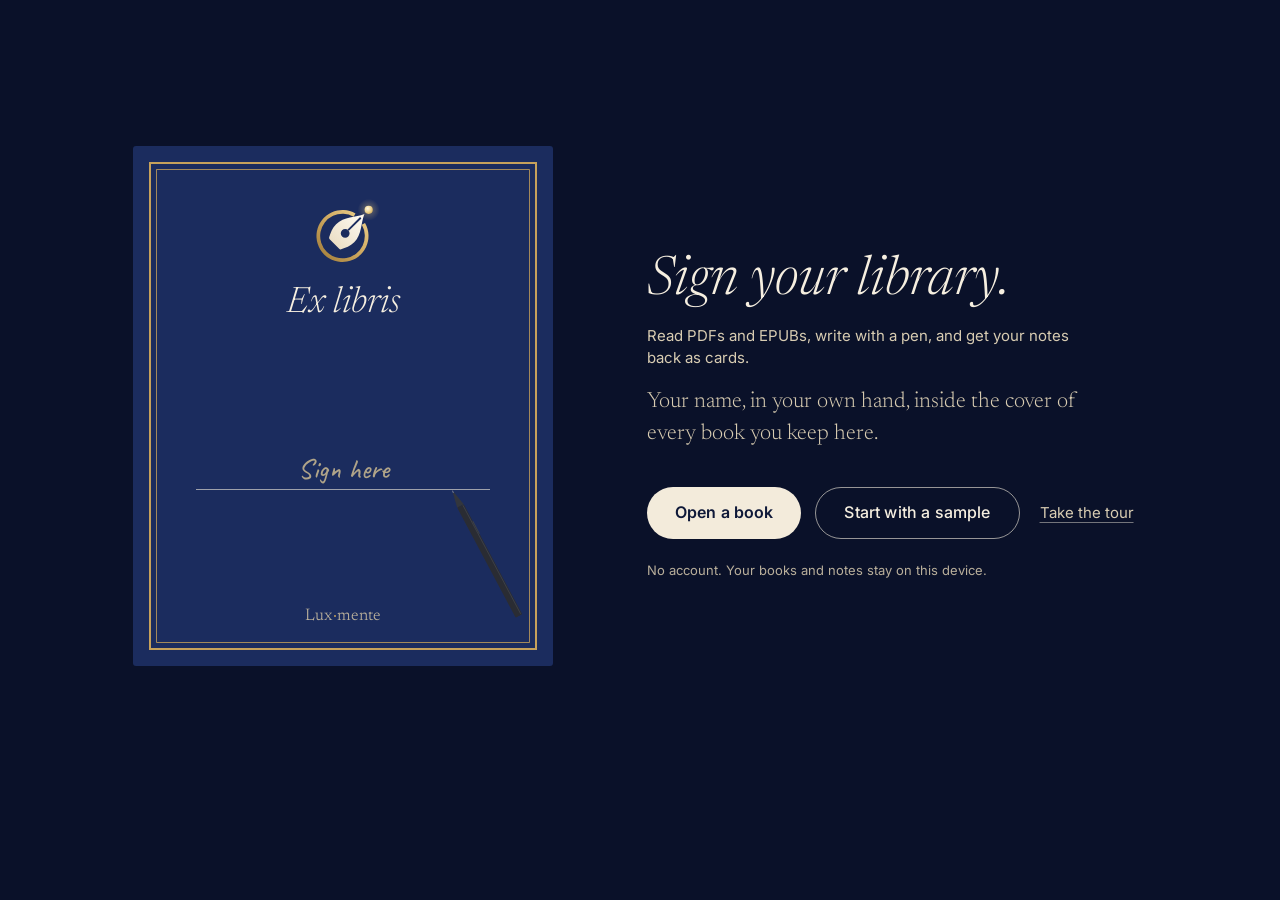
==== commit 2b8719bc: "Yayın: e9d9f8d, sw 8.24.1" ====
--- a/tasarim/index.html
+++ b/tasarim/index.html
@@ -31,6 +31,7 @@
 <link rel="stylesheet" href="duzenleyici.css">
 <link rel="stylesheet" href="okuma.css">
 <link rel="stylesheet" href="koltuk.css">
+<link rel="stylesheet" href="kalem-tepsisi.css">
 <!-- tekrar, asistan, arama, ses, izler ve cizgi.css açılışta yüklenmez: modülleri ortak.js stilYukle() ile bu sıraya ekler -->
 <script>
   // Kayıtlı tema, atmosfer ve sade hareket ilk boyamadan önce uygulanır, açılışta renk sıçraması olmaz.
@@ -39,7 +40,7 @@
   (function () {
     var k = document.documentElement, a = null;
     try { a = JSON.parse(localStorage.getItem("kn-tasarim:ayarlar") || "null"); } catch (e) { /* gizli pencere: varsayılanlar */ }
-    // Kayıt hiç yoksa yeni kurulum: Lapis (ortak.js YENI_KURULUM ile aynı). Kaydı olup atmosferi olmayan eski kullanıcı Aurora
+    // Hiç ayar kaydı yoksa (yeni kurulum) Kâğıt ve mürekkep, kayıtlı ama atmosfer yazılı değilse (eski kayıt) Aurora: ortak.js YENI_KURULUM ile aynı
     var yeni = !(a && typeof a === "object");
     a = a && typeof a === "object" ? a : {};
     if (a.tema === "acik") k.dataset.theme = "light";
@@ -54,13 +55,15 @@
     // Android kabuğu açılışı kendisi oynattı (android-kabuk acilis_lamba.xml): #acilis yanık lambayla başlar, beklemez
     if (window.LuxYerel) k.dataset.yerelAcilis = "";
     var gece = a.tema === "koyu" || (a.tema !== "acik" && matchMedia("(prefers-color-scheme: dark)").matches);
-    var R = { lapis: ["#F3EBDB", "#0E1838"], aurora: ["#F4F5F9", "#0B0C11"], nebula: ["#F6F3FC", "#0D0A16"], okyanus: ["#F2F7F8", "#071216"], grafit: ["#F3F3F4", "#0E0E10"],
+    var R = { murekkep: ["#F4F0E8", "#161512"], lapis: ["#F3EBDB", "#0E1838"], aurora: ["#F4F5F9", "#0B0C11"], nebula: ["#F6F3FC", "#0D0A16"], okyanus: ["#F2F7F8", "#071216"], grafit: ["#F3F3F4", "#0E0E10"],
       oled: ["#F3F3F4", "#000000"], kagit: ["#F7F5F0", "#141413"], "sepya-gece": ["#F7F5F0", "#15110C"], orman: ["#F2F5F0", "#0A110C"] };
     var ES = { oled: "grafit", "sepya-gece": "kagit" };
     var VURGU = ["altin", "iris", "lagun", "zumrut", "kehribar", "mercan", "gul", "gok", "gumus"];
-    var secim = R.hasOwnProperty(a.atmosfer) ? a.atmosfer : yeni ? "lapis" : "aurora";
+    var DUZ = { lapis: 1, murekkep: 1 };
+    var secim = R.hasOwnProperty(a.atmosfer) ? a.atmosfer : yeni ? "murekkep" : "aurora";
     k.dataset.kip = gece ? "gece" : "gunduz";
     k.dataset.atmosfer = !gece && ES[secim] ? ES[secim] : secim;
+    if (DUZ.hasOwnProperty(k.dataset.atmosfer)) k.dataset.krom = "duz";   // app.js gorunumYaz ile aynı: ortak.js ATMOSFERLER duz olanlar
     if (VURGU.indexOf(a.vurgu) >= 0) k.dataset.vurgu = a.vurgu;
     if (a.canliZemin && !a.sadeHareket && !matchMedia("(prefers-reduced-motion: reduce)").matches) k.dataset.canliZemin = "";
     // Açılış ekranı (#acilis) ve tarayıcı çubuğu, seçilen atmosferin GECE rengini alır (R[secim][1]). Gece rengi bilinçli:
--- a/tasarim/tasarim.css
+++ b/tasarim/tasarim.css
@@ -1 +1 @@
-:root{color-scheme:light;--bg: #F7F5F0;--desk: #ECE8E0;--desk-glow: #F2EFE9;--desk-edge: #E2DDD3;--surface: #FDFCF9;--surface-2: #F0EDE6;--surface-3: #E7E3DA;--kraft: #E4D6BC;--ink: #1C1B19;--ink-2: #4D4842;--muted: #69625A;--faint: #A39B8F;--line: #1C1B1914;--line-strong: #1C1B1924;--edge: #8A8277;--accent: #2B4A7E;--accent-hover: #345792;--accent-soft: #E3E9F3;--accent-ink: #FDFCF9;--accent-dolgu: #1C1B19;--accent-dolgu-ink: #FDFCF9;--accent-dolgu-kenar: #1C1B19;--accent-dolgu-hover: #33312D;--mark: #8C2B38;--mark-soft: #F3E3E3;--mark-ink: #FFFFFF;--gold: #7D6029;--gold-light: #E8D5A8;--danger: #A8341B;--danger-soft: #F7E1D8;--ok: #3F6A47;--focus: #2B4A7E;--inverse: #1C1B19;--inverse-ink: #F7F5F0;--inverse-accent: #E8D5A8;--inverse-danger: #F09A7E;--scrim: #1C1B1938;--margin-paper: #FCFBF8;--margin-rule: #2F5D8A29;--stitch: #9C7F5C;--golge-1: 0 0 0 .5px #1C1B191A, 0 1px 2px #1C1B190F;--golge-2: 0 0 0 .5px #1C1B1914, 0 1px 2px #1C1B190D, 0 6px 16px -6px #1C1B191F;--golge-3: 0 0 0 .5px #1C1B1914, 0 2px 4px #1C1B190A, 0 12px 32px -8px #1C1B1929;--golge-4: 0 0 0 .5px #1C1B1914, 0 4px 8px #1C1B190D, 0 24px 64px -12px #1C1B1938;--golge-oyuk: inset 0 1px 2px #1C1B191A;--golge-kapak: 0 0 0 .5px #1C1B1924, 0 1px 2px #1C1B191A, 0 10px 18px -10px #1C1B1959;--golge-temas: #1C1B1940;--golge-sayfa: 0 0 0 .5px #1C1B1914, 0 1px 1px #1C1B190A, 0 3px 6px -2px #1C1B190F, 0 20px 40px -20px #1C1B192E;--golge-kivrik: #1C1B1938;--golge-yaprak: 0 0 0 .5px rgb(23 19 14 / .18), 0 1px 0 rgb(23 19 14 / .14), 3px 12px 16px -10px rgb(23 19 14 / .5);--bant-maske: var(--yirtik-sol) left / 7px 100% no-repeat, linear-gradient(#000 0 0) 7px 0 / calc(100% - 14px) 100% no-repeat, var(--yirtik-sag) right / 7px 100% no-repeat;--isik: none;--keten: none;--keten-bez: repeating-linear-gradient(0deg, #FFFFFF0F 0 1px, transparent 1px 3px), repeating-linear-gradient(90deg, #0000001A 0 1px, transparent 1px 3px);--doku-kagit: none;--zemin-lif: none;--doku-nesne: var(--doku-kagit-acik, none);--uc-kontur: #1C1B1959;--damla-kontur: #00000026;--sayfa-mavi: #1F3A68;--sayfa-bordo: #8A2433;--kurdele: #8A2433;--kurdele-koyu: #5E1520;--page: #FFFFFF;--page-sepia: #F5EDDA;--page-dark: #1B1A17;--page-dark-ink: #D9D0BE;--f-baslik: "Literata", "Literata Yedek", Georgia, serif;--f-arayuz: "Inter", "Inter Yedek", system-ui, "Segoe UI", Roboto, sans-serif;--f-okuma: "Literata", "Literata Yedek", Georgia, serif;--f-el: "Caveat", "Segoe Print", cursive;--f-el-okuma: "Playpen Sans", "Inter", system-ui, sans-serif;--f-sembol: "Noto Sans Math", var(--f-okuma);--fs-11: 11px;--fs-12: 12px;--fs-13: 13px;--fs-14: 14px;--fs-15: 15px;--fs-16: 16px;--fs-18: 18px;--fs-19: 19px;--fs-22: 22px;--fs-30: 30px;--fs-40: 40px;--fs-44: 44px;--fs-56: 56px;--fs-okuma-17: 17px;--fs-okuma-19: 19px;--fs-okuma-21: 21px;--yazi-olcek: 1;--meta-yazi: 500 var(--fs-13)/calc(18px * var(--yazi-olcek)) var(--f-arayuz);--ekran-baslik: 400 var(--fs-30)/calc(36px * var(--yazi-olcek)) var(--f-baslik);--lamba-rengi: #C6A15B;--s-1: 4px;--s-2: 8px;--s-3: 12px;--s-4: 16px;--s-5: 20px;--s-6: 24px;--s-7: 32px;--s-8: 40px;--s-9: 48px;--s-10: 64px;--r-kagit: 2px;--r-xs: 4px;--r-sm: 8px;--r-md: 10px;--r-lg: 12px;--r-xl: 16px;--r-tam: 999px;--hedef: 44px;--ust-cubuk: 56px;--arac-cubugu: 60px;--sol-panel: 216px;--sag-panel-gen: 340px;--sag-panel: 0px;--ses-serit: 0px;--sure-anlik: 90ms;--sure-kisa: .16s;--sure-orta: .24s;--sure-uzun: .42s;--sure-sahne: .48s;--sure-ekran: .22s;--sure-hap: .26s;--sure-yerles: .28s;--kayma: 8px;--kademe: 28ms;--egri-kagit: cubic-bezier(.22, .8, .24, 1);--egri-murekkep: cubic-bezier(.62, 0, .32, 1);--egri-cekil: cubic-bezier(.4, 0, 1, 1);--egri-kalk: cubic-bezier(.3, 1.35, .6, 1);--z-nesne: 5;--z-arac: 25;--z-ust: 30;--z-panel: 40;--z-balon: 50;--z-perde: 60;--z-pencere: 70;--z-bildirim: 80}@media(max-width:599px){:root{--ekran-baslik: 400 calc(28px * var(--yazi-olcek))/calc(34px * var(--yazi-olcek)) var(--f-baslik)}}:root{--bakalit: #2B2622;--bakalit-ust: #3A332D;--bakalit-yazi: #F1EBE0;--cam: #0E1512;--cam-kenar: #2B2622;--cam-alt: #FFFFFF59;--cam-yansima: linear-gradient(180deg, #FFFFFF14 0%, #FFFFFF00 38%);--cam-fosfor: #8BE3B0;--cam-soluk: #6FBF94;--cam-kehribar: #F2B544;--cam-isima: 0 0 6px #8BE3B059;--cam-isima-kehribar: 0 0 6px #F2B54452;--tahta: #1F2A24;--tahta-2: #26332C;--tebesir: #E8E4D8;--tebesir-2: #B4BBAE;--tebesir-pembe: #E59A92;--fis-kagit: #FFFDF7;--fis-yazi: #22201D;--fis-baslik: #C0504D;--fis-cizgi: #8FB3D966;--etiket-kagit: #FBF7EC;--ceviz: #7A5638;--ceviz-ust: #9A7350;--ceviz-kenar: #4E3420;--sayfa-fosfor: #1A6B48;--sayfa-damga: #5B3F86;--fosfor: #1A6B48;--fosfor-soft: #DCEBE1;--fosfor-isima: none;--kehribar: #8A5000;--kehribar-soft: #F5E4C4;--damga: #5B3F86;--damga-soft: #ECE6F3;--pirinc: #A88443;--pirinc-acik: #D8BC7E;--pirinc-koyu: #6E5220;--iz-golge: 0;--kareli-ince: #3F7A631C;--kareli-kalin: #3F7A6338;--bant-lacivert: #8EA3C7;--bant-adacayi: #A7BFA3;--bant-gul: #D9A9A0;--bant-pirinc: #D8BC7E;--bant-desen: repeating-linear-gradient(-45deg, #FFFFFF1F 0 2px, transparent 2px 7px);--bant-golge: 0 1px 1px #1C1B1926;--f-olcu: "IBM Plex Mono", ui-monospace, "Cascadia Mono", Consolas, monospace}@media(prefers-color-scheme:dark){:root:not([data-theme=light]){color-scheme:dark;--bg: #141413;--desk: #0F0F0E;--desk-glow: #161615;--desk-edge: #0B0B0A;--surface: #1F1E1C;--surface-2: #191817;--surface-3: #2A2926;--kraft: #2A251D;--ink: #EEEAE2;--ink-2: #BDB7AC;--muted: #9A948B;--faint: #74726D;--line: #EEEAE21F;--line-strong: #EEEAE238;--edge: #77716A;--accent: #A3B8DE;--accent-hover: #BCCBE8;--accent-soft: #22304A;--accent-ink: #141413;--accent-dolgu: #EEEAE2;--accent-dolgu-ink: #141413;--accent-dolgu-kenar: #EEEAE2;--accent-dolgu-hover: #FFFFFF;--mark: #E08D97;--mark-soft: #3A2226;--mark-ink: #141413;--gold: #D2B072;--gold-light: #F0D9A0;--danger: #EF8E6E;--danger-soft: #3E231A;--ok: #9CC4A2;--focus: #BCCBE8;--inverse: #EEEAE2;--inverse-ink: #141413;--inverse-accent: #7A5414;--inverse-danger: #A8341B;--scrim: #00000073;--margin-paper: #F6F3EC;--stitch: #8C7354;--golge-1: 0 0 0 .5px #FFFFFF0F, 0 1px 2px #00000066;--golge-2: 0 0 0 .5px #FFFFFF12, inset 0 .5px 0 #FFFFFF0D, 0 8px 20px -6px #0000008C;--golge-3: 0 0 0 .5px #FFFFFF14, inset 0 .5px 0 #FFFFFF12, 0 16px 40px -8px #00000099;--golge-4: 0 0 0 .5px #FFFFFF14, inset 0 .5px 0 #FFFFFF12, 0 28px 72px -12px #000000B3;--golge-oyuk: inset 0 1px 2px #00000066;--golge-kapak: 0 0 0 .5px #00000080, 0 1px 2px #00000066, 0 14px 24px -12px #000000B3;--golge-temas: #00000099;--golge-sayfa: 0 0 0 .5px #00000099, 0 2px 4px #00000066, 0 24px 56px -24px #000000D9;--golge-kivrik: #00000080;--isik: none;--keten: none;--doku-kagit: none;--zemin-lif: none;--doku-nesne: none;--cam-yuzey: rgb(31 30 28 / .74);--uc-kontur: #FFFFFF59;--damla-kontur: #FFFFFF33;--fosfor: #7FD9A4;--fosfor-soft: #1B2E24;--fosfor-isima: 0 0 6px #7FD9A440;--kehribar: #E9AE48;--kehribar-soft: #3A2A12;--damga: #A994C8;--damga-soft: #2E2640;--pirinc: #B8944F;--pirinc-acik: #E2C88E;--pirinc-koyu: #7A5A22;--bakalit-ust: #453C34;--cam-kenar: #000000;--cam-alt: #FFFFFF0F;--etiket-kagit: #2A2825;--ceviz: #3E2C1E;--ceviz-ust: #57412D;--ceviz-kenar: #1A120B;--iz-golge: .22;--naturmort-renk: var(--tebesir);--kareli-ince: #9FC7B012;--kareli-kalin: #9FC7B026}}:root[data-theme=dark],.tema-koyu{color-scheme:dark;--bg: #141413;--desk: #0F0F0E;--desk-glow: #161615;--desk-edge: #0B0B0A;--surface: #1F1E1C;--surface-2: #191817;--surface-3: #2A2926;--kraft: #2A251D;--ink: #EEEAE2;--ink-2: #BDB7AC;--muted: #9A948B;--faint: #74726D;--line: #EEEAE21F;--line-strong: #EEEAE238;--edge: #77716A;--accent: #A3B8DE;--accent-hover: #BCCBE8;--accent-soft: #22304A;--accent-ink: #141413;--accent-dolgu: #EEEAE2;--accent-dolgu-ink: #141413;--accent-dolgu-kenar: #EEEAE2;--accent-dolgu-hover: #FFFFFF;--mark: #E08D97;--mark-soft: #3A2226;--mark-ink: #141413;--gold: #D2B072;--gold-light: #F0D9A0;--danger: #EF8E6E;--danger-soft: #3E231A;--ok: #9CC4A2;--focus: #BCCBE8;--inverse: #EEEAE2;--inverse-ink: #141413;--inverse-accent: #7A5414;--inverse-danger: #A8341B;--scrim: #00000073;--margin-paper: #F6F3EC;--stitch: #8C7354;--golge-1: 0 0 0 .5px #FFFFFF0F, 0 1px 2px #00000066;--golge-2: 0 0 0 .5px #FFFFFF12, inset 0 .5px 0 #FFFFFF0D, 0 8px 20px -6px #0000008C;--golge-3: 0 0 0 .5px #FFFFFF14, inset 0 .5px 0 #FFFFFF12, 0 16px 40px -8px #00000099;--golge-4: 0 0 0 .5px #FFFFFF14, inset 0 .5px 0 #FFFFFF12, 0 28px 72px -12px #000000B3;--golge-oyuk: inset 0 1px 2px #00000066;--golge-kapak: 0 0 0 .5px #00000080, 0 1px 2px #00000066, 0 14px 24px -12px #000000B3;--golge-temas: #00000099;--golge-sayfa: 0 0 0 .5px #00000099, 0 2px 4px #00000066, 0 24px 56px -24px #000000D9;--golge-kivrik: #00000080;--isik: none;--keten: none;--doku-kagit: none;--zemin-lif: none;--doku-nesne: none;--cam-yuzey: rgb(31 30 28 / .74);--uc-kontur: #FFFFFF59;--damla-kontur: #FFFFFF33;--fosfor: #7FD9A4;--fosfor-soft: #1B2E24;--fosfor-isima: 0 0 6px #7FD9A440;--kehribar: #E9AE48;--kehribar-soft: #3A2A12;--damga: #A994C8;--damga-soft: #2E2640;--pirinc: #B8944F;--pirinc-acik: #E2C88E;--pirinc-koyu: #7A5A22;--bakalit-ust: #453C34;--cam-kenar: #000000;--cam-alt: #FFFFFF0F;--etiket-kagit: #2A2825;--ceviz: #3E2C1E;--ceviz-ust: #57412D;--ceviz-kenar: #1A120B;--iz-golge: .22;--naturmort-renk: var(--tebesir);--kareli-ince: #9FC7B012;--kareli-kalin: #9FC7B026}:root{--vurgu-gunduz-1: #2B4A7E;--vurgu-gunduz-2: #2B4A7E;--vurgu-gece-1: #A3B8DE;--vurgu-gece-2: #A3B8DE;--vurgu-1: var(--vurgu-gunduz-1);--vurgu-2: var(--vurgu-gunduz-2);--vurgu-yazi: #FFFFFF;--vurgu-gradyan: linear-gradient(135deg, var(--vurgu-1), var(--vurgu-2));--vurgu-cizgi: linear-gradient(90deg, transparent, var(--vurgu-1) 30%, var(--vurgu-2) 70%, transparent);--isilti: none;--isilti-guclu: none;--birincil-zemin: var(--accent-dolgu);--birincil-yazi: var(--accent-dolgu-ink);--birincil-isilti: none;--cam-yuzey-yogun: rgb(253 252 249 / .94);--cam-cizgi: 0 0 0 .5px #1C1B1914;--cam-parilti: none;--atmosfer-katman: none;--atmosfer-izgara: none;--atmosfer-gren-opak: 0;--masa-zemin: radial-gradient(90% 60% at 50% 0%, var(--desk-glow), transparent 70%), radial-gradient(130% 100% at 50% 40%, transparent 55%, var(--desk-edge) 100%), var(--desk);--raf-zemin: none;--raf-isik: none;--tema-rengi: #F7F5F0;--r-2xl: 28px;--egri-cam: cubic-bezier(.32, .72, 0, 1);--egri-isik: cubic-bezier(.2, .8, .2, 1);--sure-atmosfer: 90s}:root[data-kip=gece]{--vurgu-1: var(--vurgu-gece-1);--vurgu-2: var(--vurgu-gece-2);--vurgu-yazi: #141413;--cam-yuzey-yogun: rgb(31 30 28 / .94);--cam-cizgi: 0 0 0 .5px #FFFFFF14, inset 0 .5px 0 #FFFFFF12;--tema-rengi: #141413}*,*:before,*:after{box-sizing:border-box}html{font-synthesis:none;-webkit-text-size-adjust:100%;-webkit-tap-highlight-color:transparent}:root{accent-color:var(--accent)}html:not(.vurgu-kalit)::selection,html:not(.vurgu-kalit) ::selection,html.vurgu-kalit::selection,html.vurgu-kalit :is(.okuma-ekrani.tema-acik,.okuma-ekrani.tema-koyu,.atmosfer-onizleme,.izlerim,.izler-fis,.izlerim-satir)::selection{background:color-mix(in srgb,var(--vurgu-1) 28%,transparent)}body{margin:0;background:var(--bg);color:var(--ink);font:400 var(--fs-15)/1.47 var(--f-arayuz);font-feature-settings:"cv11","ss03"}[hidden]{display:none!important}button{font:inherit;color:inherit;background:none;border:0;padding:0;cursor:pointer;touch-action:manipulation}:focus-visible{outline:2px solid var(--focus);outline-offset:2px}h1,h2,h3,h4{font-kerning:normal;margin:0}.tema-gecisi,.tema-gecisi *:not(canvas,svg *):not(.okuma-sutun *){transition:background-color .24s,color .24s,border-color .24s,fill .24s!important}.t-b2{font:500 var(--fs-22)/28px var(--f-baslik);font-variation-settings:"opsz" 28;letter-spacing:-.01em}.t-kucuk{font:400 var(--fs-13)/18px var(--f-arayuz);color:var(--muted)}.t-etiket{font:600 var(--fs-12)/calc(16px * var(--yazi-olcek)) var(--f-arayuz);letter-spacing:.01em;color:var(--muted)}.t-aside{font:italic 400 var(--fs-13)/calc(18px * var(--yazi-olcek)) var(--f-baslik);color:var(--muted)}.t-eski{font-variant-numeric:oldstyle-nums}@media(prefers-reduced-motion:reduce){:root{--sure-uzun: .12s;--sure-sahne: .12s}*,*:before,*:after{animation-duration:1ms!important;animation-iteration-count:1!important;scroll-behavior:auto!important}}:root[data-hareket=sade]{--sure-uzun: .12s;--sure-sahne: .12s}:root[data-hareket=sade] *,:root[data-hareket=sade] *:before,:root[data-hareket=sade] *:after{animation-duration:1ms!important;animation-iteration-count:1!important}:root .onayli[data-durum=emin]:after,:root .onayli[data-onay="1"]:after,:root .sayfa-menu .sil[data-durum=emin]:after,:root .secim-menusu .sil[data-durum=emin]:after{animation-duration:5s!important}.yaziyor :is(.secim,.pdf-yukleniyor-kagit,.okuma-yukleniyor,.lamba,.imlec,.dizgi-satirlar>.dizgi-satir),.yaziyor .iz .iz-dalga{animation-play-state:paused!important}.yaziyor .arac-cubugu,.yaziyor .bilgi-cip,.yaziyor .ust-cubuk{pointer-events:none}html,body{height:100%}body,html{overflow:hidden;overscroll-behavior:none}#sahne{position:relative;height:100dvh;overflow:hidden}.ekran{position:absolute;inset:0;overflow:hidden}.ekran-kitaplik{z-index:0}.ekran-belge{z-index:2;background:var(--bg)}.i{width:24px;height:24px;flex:none;fill:none;stroke:currentColor;stroke-width:1.6;stroke-linecap:round;stroke-linejoin:round}.i-20{width:20px;height:20px}.i-22{width:22px;height:22px}.ikon-dugme .i,.gezinme .i,.fis-satir .i{filter:var(--simge-isik, none)}.ikon-dugme{width:44px;height:44px;display:grid;place-items:center;border-radius:var(--r-sm);color:color-mix(in oklab,color-mix(in oklab,var(--ink-2) var(--simge-oran, 100%),var(--vurgu-1, var(--ink-2))),var(--ink) var(--simge-ink, 0%));transition:background-color var(--sure-kisa),color var(--sure-kisa)}@media(hover:hover)and (pointer:fine){.ikon-dugme:hover{background:color-mix(in srgb,var(--ink) 5%,transparent);color:var(--ink)}}.ikon-dugme:active{background:color-mix(in srgb,var(--ink) 9%,transparent)}.ikon-dugme[aria-pressed=true]{background:color-mix(in srgb,var(--ink) 8%,transparent);color:var(--ink)}.birincil{position:relative;display:inline-flex;align-items:center;justify-content:center;gap:8px;height:40px;padding:0 16px 0 12px;border:0;border-radius:var(--r-sm);background:var(--accent-dolgu);color:var(--accent-dolgu-ink);font:600 var(--fs-14)/1 var(--f-arayuz);letter-spacing:-.005em;box-shadow:0 0 0 .5px #0003,0 1px 2px #1c1b1926,inset 0 .5px #ffffff1f;transition:transform var(--sure-anlik),background-color var(--sure-kisa)}.birincil:after{content:"";position:absolute;inset:-2px 0}.birincil .i{width:18px;height:18px}@media(hover:hover)and (pointer:fine){.birincil:hover{background:var(--accent-dolgu-hover)}}.birincil:active{transform:translateY(.5px);box-shadow:0 0 0 .5px #0003}.ikincil{position:relative;display:inline-flex;align-items:center;justify-content:center;gap:8px;height:40px;padding:0 14px;border:0;border-radius:var(--r-sm);background:var(--surface);color:var(--ink);font:500 var(--fs-14)/1 var(--f-arayuz);box-shadow:var(--golge-1)}.ikincil:after{content:"";position:absolute;inset:-2px 0}.ikincil:active{background:var(--surface-2)}.metin-dugme{height:44px;padding:0 12px;border-radius:var(--r-sm);color:var(--ink-2);font:500 var(--fs-14)/1 var(--f-arayuz)}@media(hover:hover)and (pointer:fine){.metin-dugme:hover{background:color-mix(in srgb,var(--ink) 5%,transparent);color:var(--ink)}}.metin-dugme:active{background:color-mix(in srgb,var(--ink) 9%,transparent)}.metin-dugme.vurgulu{color:var(--ink);font-weight:600}.fis{position:absolute;z-index:var(--z-balon);min-width:280px;padding:6px;border:0;border-radius:var(--r-lg);background:color-mix(in srgb,var(--surface) 92%,transparent);-webkit-backdrop-filter:var(--cam-bulanik);backdrop-filter:var(--cam-bulanik);box-shadow:var(--golge-3);transform-origin:top right;animation:balon-ac .2s var(--egri-kagit)}.fis-satir{display:grid;grid-template-columns:20px 1fr;column-gap:12px;align-items:center;width:100%;min-height:44px;padding:6px 10px;border-radius:var(--r-sm);text-align:left;color:var(--ink);font:500 var(--fs-14)/20px var(--f-arayuz)}.fis-satir .i{grid-row:span 2;width:20px;height:20px;color:color-mix(in oklab,color-mix(in oklab,var(--ink-2) var(--simge-oran, 100%),var(--vurgu-1, var(--ink-2))),var(--ink) var(--simge-ink, 0%))}.fis-satir small{font:400 var(--fs-13)/calc(18px * var(--yazi-olcek)) var(--f-arayuz);color:var(--muted)}.fis-satir:hover,.fis-satir:focus-visible{background:color-mix(in srgb,var(--ink) 6%,transparent)}.fis-ayrac{height:.5px;margin:6px 8px;background:var(--line-strong)}@keyframes balon-ac{0%{opacity:0;transform:translateY(-4px) scale(.97)}}.perde{position:fixed;inset:0;z-index:var(--z-perde);background:var(--scrim);-webkit-backdrop-filter:blur(6px);backdrop-filter:blur(6px);animation:perde-ac var(--sure-kisa) both}@keyframes perde-ac{0%{opacity:0}}.fis.fis-sabit{position:fixed;max-height:calc(100dvh - 16px);overflow-y:auto;overscroll-behavior:contain}.fis:focus{outline:none}.fis.kapaniyor{animation:fis-kapan .14s var(--egri-cekil) forwards;pointer-events:none}@keyframes fis-kapan{to{opacity:0;transform:translateY(-4px) scale(.97)}}.fis-satir:active{background:color-mix(in srgb,var(--ink) 10%,transparent)}.fis-satir>span{min-width:0;overflow-wrap:anywhere}.fis-baslik{margin:2px 4px 6px;padding:8px 6px 10px;box-shadow:0 .5px 0 var(--line-strong);font:600 var(--fs-12)/16px var(--f-arayuz);color:var(--muted);white-space:nowrap;overflow:hidden;text-overflow:ellipsis}.fis-satir.secenek{grid-template-columns:24px 1fr 20px}.fis-satir.secenek .kumas-sekme{justify-self:center}.fis-satir.secenek>.i:last-child{grid-row:auto;color:var(--accent)}.fis-satir[aria-checked=true]{font-weight:600}.fis-form{display:grid;padding:4px 10px 6px}.fis-form .t-etiket{margin:6px 0 0}.fis-form-alt{display:flex;justify-content:flex-end;gap:4px;margin-top:10px}.anahtar-satir{display:flex;align-items:center;justify-content:space-between;gap:12px;width:100%;min-height:48px;text-align:left;font:400 var(--fs-14)/calc(20px * var(--yazi-olcek)) var(--f-arayuz);color:var(--ink)}.anahtar{position:relative;flex:none;width:44px;height:26px;border-radius:13px;background:color-mix(in srgb,var(--ink) 16%,transparent);box-shadow:inset 0 0 0 1.5px var(--edge);transition:background-color var(--sure-kisa)}.anahtar:after{content:"";position:absolute;top:3px;left:3px;width:20px;height:20px;border-radius:50%;background:#fdfcf9;box-shadow:0 0 0 .5px #1c1b1924,0 1px 2px #1c1b1933;transition:transform var(--sure-kisa) var(--egri-kagit)}[aria-checked=true]>.anahtar{background:var(--accent-dolgu);box-shadow:none}[aria-checked=true]>.anahtar:after{transform:translate(18px)}[aria-checked=true]>.anahtar:before{content:"";position:absolute;z-index:1;top:7px;left:25px;width:12px;height:12px;background:#1c1b19;-webkit-mask:var(--ikon-tik) center / contain no-repeat;mask:var(--ikon-tik) center / contain no-repeat}.hatirlatici-saat{display:flex;align-items:center;justify-content:space-between;gap:12px;min-height:48px;font:400 var(--fs-14)/1.3 var(--f-arayuz);color:var(--ink)}.hatirlatici-saat[hidden]{display:none}.hatirlatici-saat__girdi{min-height:44px;min-width:7.5em;padding:0 12px;border:1px solid var(--line-strong);border-radius:var(--r-md);background:var(--surface-2);color:var(--ink);font:500 var(--fs-15)/1 var(--f-arayuz);font-variant-numeric:tabular-nums;color-scheme:light dark}.anahtar-satir small{display:block;margin-top:1px;font:400 var(--fs-13)/calc(18px * var(--yazi-olcek)) var(--f-arayuz);color:var(--muted)}.onayli{position:relative;overflow:hidden;height:44px;padding:0 12px;border-radius:var(--r-sm);color:var(--danger);font:600 var(--fs-14) var(--f-arayuz)}.onayli[data-durum=emin],.onayli[data-onay="1"]{background:var(--danger-soft)}.onayli[data-durum=emin]:after,.onayli[data-onay="1"]:after{content:"";position:absolute;left:0;right:0;bottom:0;height:2px;background:var(--danger);transform-origin:left;animation:onay-sure 5s linear forwards}@keyframes onay-sure{0%{transform:scaleX(1)}to{transform:scaleX(0)}}.sayfa-menu .sil[data-durum=emin]:after,.secim-menusu .sil[data-durum=emin]:after{content:"";position:absolute;left:8px;right:8px;bottom:4px;height:2px;border-radius:1px;background:var(--sm-sil);transform-origin:left;animation:onay-sure 5s linear forwards}.fis-satir.onayli{height:auto;min-height:44px;padding:6px 10px;border-radius:var(--r-sm);color:var(--danger);font:600 var(--fs-14)/calc(20px * var(--yazi-olcek)) var(--f-arayuz)}.fis-satir.onayli .i{color:currentColor}.fis-satir.onayli:hover{background:var(--danger-soft)}.kagit-diskler{display:flex;justify-content:space-between;padding:0 6px}.kagit-disk{display:grid;justify-items:center;gap:6px;min-width:52px;padding:2px 0;font:500 var(--fs-13) var(--f-arayuz);color:var(--ink-2)}.kagit-disk i{display:grid;place-items:center;width:44px;height:44px;border-radius:50%;background:var(--kd);color:var(--kdy);font:500 var(--fs-15) var(--f-baslik);font-style:normal;box-shadow:inset 0 0 0 .5px #0000002e,var(--golge-1)}.kagit-disk[aria-pressed=true] i{box-shadow:inset 0 0 0 .5px #0000002e,0 0 0 2px var(--surface),0 0 0 3.5px var(--ink)}.kagit-disk[aria-pressed=true]{color:var(--ink);font-weight:600}.kagit-disk[aria-pressed=false] i{box-shadow:inset 0 0 0 .5px #0000002e,0 0 0 .5px var(--line-strong),var(--golge-1)}.kagit-disk.oto i span{background:linear-gradient(90deg,#24211e 50%,#d9d0be 50%);-webkit-background-clip:text;background-clip:text;color:transparent}.panel-sag{--sag-panel: var(--sag-panel-gen)}.parcali{display:grid;grid-auto-flow:column;grid-auto-columns:1fr;gap:2px;padding:2px;border-radius:10px;background:color-mix(in srgb,var(--ink) 6%,transparent);box-shadow:none}.parcali button{position:relative;display:flex;align-items:center;justify-content:center;gap:6px;height:40px;border-radius:8px;font:500 var(--fs-13) var(--f-arayuz);color:var(--ink-2)}.parcali button:after{content:"";position:absolute;inset:-2px 0}.parcali button .i{width:18px;height:18px}.parcali button[aria-pressed=true]{background:var(--surface);color:var(--ink);font-weight:600;box-shadow:var(--golge-1)}.fis-hedera{display:flex;align-items:center;gap:10px;margin:8px 12px;color:var(--gold)}.fis-hedera:before,.fis-hedera:after{content:"";flex:1;height:.5px;background:var(--line-strong)}.fis-hedera svg{width:16px;height:9px;fill:currentColor}.kitaplik{position:relative;display:grid;grid-template-columns:minmax(0,1fr);height:100dvh;isolation:isolate}.kitaplik:before{content:"";position:fixed;inset:0;z-index:-1;pointer-events:none;background:var(--bg)}.icerik{min-width:0;overflow-y:auto;overscroll-behavior-y:contain;scrollbar-gutter:stable;padding:calc(40px + env(safe-area-inset-top)) 48px calc(64px + env(safe-area-inset-bottom))}.icerik__ic{max-width:1320px;margin:0 auto}@media(max-width:999px){.kitaplik{grid-template-columns:1fr}.icerik{padding:calc(28px + env(safe-area-inset-top)) 24px calc(48px + env(safe-area-inset-bottom))}}.cekmece-perde{position:fixed;inset:0;z-index:calc(var(--z-panel) - 1);background:var(--scrim);animation:perde-ac var(--sure-orta) both}.cekmece-perde.gidiyor{animation:perde-git var(--sure-orta) var(--egri-cekil) forwards}@keyframes perde-git{to{opacity:0}}@media(min-width:1000px){.cekmece-perde{display:none}}.logo{display:flex;align-items:center;gap:10px;height:64px;padding:0 10px;margin-bottom:8px}.logo svg{width:28px;height:28px;flex:none}.gezinme :is(a,button){position:relative;display:flex;align-items:center;gap:10px;height:40px;padding:0 10px;margin:0 0 4px;border-radius:var(--r-sm);color:color-mix(in oklab,color-mix(in oklab,var(--ink-2) var(--simge-oran, 100%),var(--vurgu-1, var(--ink-2))),var(--ink) var(--simge-ink, 0%));text-decoration:none;font:500 var(--fs-14)/1 var(--f-arayuz)}.gezinme :is(a,button):after{content:"";position:absolute;inset:-2px 0}.gezinme button{width:100%;text-align:left}.gezinme .i{width:18px;height:18px}.gezinme .ad{min-width:0;overflow:hidden;text-overflow:ellipsis;white-space:nowrap;line-height:1.3}@media(hover:hover)and (pointer:fine){.gezinme :is(a,button):hover{background:color-mix(in srgb,var(--ink) 5%,transparent);color:var(--ink)}}.gezinme :is(a,button):active{background:color-mix(in srgb,var(--ink) 9%,transparent)}.gezinme .sayi{margin-left:auto;font:400 var(--fs-12)/1 var(--f-olcu);font-variant-numeric:tabular-nums;color:var(--muted)}.gezinme .yedek-yasi{height:auto;min-height:28px;margin:-4px 0 4px;padding:4px 10px 4px 38px;gap:6px;font:400 var(--fs-12)/16px var(--f-arayuz);color:var(--muted)}.gezinme .yedek-yasi.eski{color:var(--kehribar);font-weight:600}.gezinme .yedek-yasi.eski:before{content:"";flex:none;width:6px;height:6px;margin-left:-12px;border-radius:50%;background:currentColor}.gezinme a[aria-current=page]{background:var(--surface);color:var(--ink);font-weight:600;box-shadow:var(--golge-1)}.gezinme a[aria-current=page]:before{content:"";position:absolute;left:0;top:10px;width:3px;height:20px;border-radius:0 2px 2px 0;background:var(--mark)}.gezinme :is(a,button)[aria-expanded=true]{background:var(--surface);color:var(--ink);box-shadow:var(--golge-1)}.kumas-sekme{width:10px;height:16px;flex:none;margin:0 5px;background:var(--keten-bez),var(--c);clip-path:polygon(0 0,100% 0,100% 100%,50% 76%,0 100%)}.klasor-yeni{display:flex;align-items:center;gap:10px;height:44px;padding:0 10px;animation:balon-ac .2s var(--egri-kagit)}.klasor-yeni input{flex:1;min-width:0;height:36px;padding:0 10px;border:0;border-radius:var(--r-sm);background:var(--surface);box-shadow:inset 0 0 0 .5px var(--line-strong);color:var(--ink);font:400 var(--fs-14) var(--f-arayuz)}.klasor-yeni input::placeholder{color:var(--muted)}.klasor-yeni input:focus{outline:none;box-shadow:inset 0 0 0 1.5px var(--accent)}.baslik-satiri{display:flex;align-items:flex-end;gap:16px;flex-wrap:wrap}.baslik-metin{min-width:0}.baslik-satiri p{margin:8px 0 0;font:400 var(--fs-13)/18px var(--f-arayuz);color:var(--muted);font-variant-numeric:tabular-nums}.baslik-satiri .araclar{margin-left:auto;display:flex;align-items:center;gap:8px}.oxford{height:0;margin:0 0 40px;border:0}.gorunum-sec{display:flex}.baslik-satiri .araclar{flex:1 1 520px;min-width:0;justify-content:flex-end}.baslik-satiri .arama{flex:0 1 280px;min-width:180px}@media(max-width:999px){.baslik-satiri .araclar{width:100%}.baslik-satiri .arama{flex:1;width:auto;min-width:160px}}.arama{position:relative;display:flex;align-items:center;width:260px;height:44px}.arama>.i{position:absolute;left:12px;top:13px;width:18px;height:18px;color:var(--muted);pointer-events:none}.arama input{width:100%;height:40px;padding:0 12px 0 38px;border:0;border-radius:var(--r-sm);box-shadow:inset 0 0 0 .5px var(--line-strong);background:var(--surface-2);color:var(--ink);font:400 var(--fs-14) var(--f-arayuz);-webkit-appearance:none;appearance:none;transition:background-color var(--sure-kisa),box-shadow var(--sure-kisa)}.arama input::-webkit-search-cancel-button{-webkit-appearance:none;display:none}.arama input::placeholder{font-style:normal;color:var(--muted)}.arama input:focus{outline:none;background:var(--surface);box-shadow:inset 0 0 0 1.5px var(--accent)}.arama.dolu input{padding-right:40px}.arama-temizle{position:absolute;right:-2px;top:0;width:44px;height:44px;display:grid;place-items:center;color:var(--muted);border-radius:var(--r-sm)}.arama-temizle .i{width:18px;height:18px}@media(hover:hover)and (pointer:fine){.arama-temizle:hover{color:var(--ink)}}mark.eslesme{background:linear-gradient(transparent 55%,#f4d63e80 55%);color:inherit}.siralama{display:flex;align-items:center;gap:2px;padding:2px;border-radius:10px;background:color-mix(in srgb,var(--ink) 6%,transparent);color:var(--faint)}.siralama>:not(button){display:none}.siralama button{position:relative;min-width:44px;height:36px;padding:0 10px;border-radius:8px;color:var(--ink-2);font:500 var(--fs-13) var(--f-arayuz);white-space:nowrap}.siralama button:after{content:"";position:absolute;top:-4px;bottom:-4px;left:50%;width:max(100%,44px);translate:-50% 0}.siralama button[aria-pressed=true]{background:var(--surface);color:var(--ink);font-weight:600;box-shadow:var(--golge-1)}.bolum-baslik{display:flex;align-items:baseline;gap:12px;min-height:32px;margin:0 0 16px;font:600 var(--fs-14)/20px var(--f-arayuz);letter-spacing:-.005em;color:var(--ink)}.bolum-baslik:after{content:"";flex:1;height:.5px;background:var(--line-strong);align-self:center}.bolum-baslik .t-eski{font:400 var(--fs-12)/1 var(--f-olcu);font-variant-numeric:tabular-nums;color:var(--muted)}.kaldigin{display:grid;grid-template-columns:repeat(3,minmax(0,1fr));gap:16px;margin:0 0 40px}.kaldigin a{position:relative;display:grid;grid-template-columns:56px 1fr;gap:16px;align-items:start;min-height:112px;padding:16px 16px 28px;color:inherit;text-decoration:none;border-radius:var(--r-lg);background:var(--surface);box-shadow:var(--golge-2);-webkit-user-select:none;user-select:none;transition:transform var(--sure-kisa) var(--egri-kagit)}.kaldigin a:active{transform:translateY(1px);background:var(--surface-2)}.kaldigin .ad{min-height:44px;font:500 var(--fs-16)/22px var(--f-baslik);font-variation-settings:"opsz" 18;display:-webkit-box;-webkit-line-clamp:2;-webkit-box-orient:vertical;overflow:hidden}.kaldigin .meta{margin-top:4px;font:400 var(--fs-12)/16px var(--f-olcu);color:var(--muted);font-variant-numeric:tabular-nums}.ilerleme{position:absolute;left:88px;right:16px;bottom:16px;height:2px;border-radius:1px;background:var(--line-strong)}.ilerleme i{position:absolute;inset:0 auto 0 0;width:var(--p);border-radius:1px;background:var(--ink-2)}.ilerleme i:after{content:"";position:absolute;right:-3px;top:-4px;width:6px;height:11px;background:var(--mark);clip-path:polygon(0 0,100% 0,100% 100%,50% 72%,0 100%)}@media(max-width:999px){.kaldigin{gap:12px}.kaldigin a{grid-template-columns:44px 1fr;gap:12px;padding:12px 12px 28px}.ilerleme{left:68px;right:12px}}.izgara{display:grid;grid-template-columns:repeat(auto-fill,minmax(148px,1fr));gap:40px 32px}.belge{position:relative;display:flex;flex-direction:column;min-width:0}.kapak-sahne{position:relative;isolation:isolate;aspect-ratio:800 / 1131;display:flex;align-items:flex-end;justify-content:center;transition:transform var(--sure-kisa) var(--egri-kagit)}.kapak-sahne:after{content:"";position:absolute;left:8%;right:8%;bottom:-7px;height:12px;z-index:-2;background:radial-gradient(50% 50% at 50% 50%,var(--golge-temas),transparent)}.kapak-sahne:active{transform:scale(.98)}@media(hover:hover)and (pointer:fine){.kapak-sahne:hover{transform:translateY(-3px)}}.kapak-sahne:focus-visible{outline-offset:6px}a.kapak-sahne{-webkit-user-select:none;user-select:none;-webkit-touch-callout:none}.belge-ad{margin:12px 0 0;font:500 var(--fs-15)/20px var(--f-baslik);font-variation-settings:"opsz" 16;display:-webkit-box;-webkit-line-clamp:2;-webkit-box-orient:vertical;overflow:hidden}.belge-meta{display:flex;align-items:center;justify-content:space-between;gap:4px;margin-top:2px}.belge-meta .t-etiket{display:flex;align-items:center;gap:6px;min-width:0;font:400 var(--fs-11)/14px var(--f-olcu);letter-spacing:.04em}.belge-meta .yildiz{margin:-4px -12px -4px -6px}.belge-meta .t-etiket span{overflow:hidden;text-overflow:ellipsis;white-space:nowrap}.belge-meta .kumas-sekme{width:8px;height:12px;margin:0}.yildiz{width:44px;height:44px;margin-right:-12px;display:grid;place-items:center;flex:none;color:var(--muted)}.yildiz .i{width:20px;height:20px}.yildiz[aria-pressed=true]{color:var(--mark)}.yildiz[aria-pressed=true] .i{fill:currentColor}.yildiz.basildi .i{animation:yildiz-bas .26s var(--egri-kagit)}@keyframes yildiz-bas{40%{transform:scale(1.22)}}.liste{display:grid}.belge-satir{display:grid;grid-template-columns:40px 1fr auto 44px;align-items:center;gap:16px;min-height:64px;padding:8px;box-shadow:0 .5px 0 var(--line);color:inherit;text-decoration:none}.belge-satir .ad{font:500 var(--fs-16)/22px var(--f-baslik);font-variation-settings:"opsz" 18;overflow-wrap:anywhere}.belge-satir .ne-zaman{font:400 var(--fs-12) var(--f-olcu);color:var(--muted);white-space:nowrap;font-variant-numeric:tabular-nums}.belge-satir{position:relative}.belge-satir .t-kucuk{margin-top:2px;font-variant-numeric:tabular-nums}.belge-satir .yildiz{position:relative;z-index:2;margin-right:0}.satir-bag{position:absolute;inset:0;z-index:1;border-radius:var(--r-sm);-webkit-user-select:none;user-select:none;-webkit-touch-callout:none}.satir-bag:active{background:color-mix(in srgb,var(--ink) 5%,transparent)}@media(hover:hover)and (pointer:fine){.belge-satir:hover .ad{text-decoration:underline 1px;text-underline-offset:4px;text-decoration-color:var(--line-strong)}}.belge-satir .mini{width:40px}@media(max-width:599px){.belge-satir{grid-template-columns:40px 1fr 44px}.belge-satir .ne-zaman{display:none}}.birak{position:absolute;inset:16px;z-index:var(--z-perde);display:grid;place-content:center;justify-items:center;gap:16px;border:1.5px dashed var(--edge);border-radius:var(--r-xl);background:color-mix(in srgb,var(--bg) 88%,transparent);pointer-events:none;font:500 var(--fs-22)/28px var(--f-baslik);font-variation-settings:"opsz" 28;color:var(--ink);animation:perde-ac .16s both}.birak .fleuron{width:26px;height:15px;fill:var(--gold);color:var(--gold)}.fav{position:absolute;top:-3px;right:18%;z-index:3;width:12px;height:32px;pointer-events:none;filter:drop-shadow(0 1px 2px #1C1B1940)}.fav:before{content:"";position:absolute;inset:0;background:linear-gradient(90deg,#0000002E,transparent 35%,#FFFFFF1F 60%,transparent),var(--kurdele);clip-path:polygon(0 0,100% 0,100% 100%,50% 80%,0 100%)}.fav.yeni{transform-origin:top;animation:fav-in .32s var(--egri-kagit)}@keyframes fav-in{0%{transform:scaleY(0)}}.kapak-pdf{position:relative;width:100%;aspect-ratio:800 / 1131;isolation:isolate}.kapak-pdf:before,.kapak-pdf:after{content:"";position:absolute;inset:0;z-index:-1;border-radius:2px;background:#faf9f6;box-shadow:0 0 0 .5px #1c1b1924,0 1px 3px #1c1b191a}.kapak-pdf:before{transform:translate(5px,3px) rotate(1.8deg)}.kapak-pdf:after{transform:translate(-3px,5px) rotate(-1.3deg);background:#f4f2ee}.kapak-pdf .yaprak{position:absolute;inset:0;overflow:hidden;border-radius:2px;background:#fff;box-shadow:var(--golge-kapak)}.kapak-pdf canvas{display:block;width:100%;height:100%}.kapak-pdf .atas{position:absolute;top:0;right:7%;z-index:2;width:auto;height:clamp(24px,12%,38px);aspect-ratio:16 / 46;transform:translateY(-38%) rotate(5deg);filter:drop-shadow(0 1px .6px #00000047)}.mini .kapak-pdf:before,.mini .kapak-pdf:after{transform:translate(2px,2px)}.kapak-kitap{--c: #5A1A22;position:relative;width:92%;aspect-ratio:2 / 3;container-type:inline-size;border-radius:2px 5px 5px 2px;color:#e7cf92;background:linear-gradient(90deg,#00000066 0 2px,#FFFFFF26 2px 4px,#00000029 4px 9px,transparent 16px),radial-gradient(120% 90% at 28% 18%,#FFFFFF14,transparent 60%),var(--doku-nesne) 0 0 / 160px 160px,var(--keten-bez),var(--c);background-blend-mode:normal,normal,soft-light,normal,normal;box-shadow:inset 0 0 0 .5px #ffffff14,inset -1px 0 #0000004d,var(--golge-kapak)}.kapak-kitap:after{content:"";position:absolute;right:-3px;top:3px;bottom:3px;width:3px;border-radius:0 2px 2px 0;background:repeating-linear-gradient(to bottom,#f3ebda 0 1px,#d9cdb4 1px 2px)}.kapak-kitap .cerceve{position:absolute;inset:7% 7% 7% 15%;border:1px solid #E7CF9280;outline:1px solid #E7CF9240;outline-offset:-5px}.kapak-kitap .yazi{position:absolute;inset:20% 10% 12% 18%;display:flex;flex-direction:column;align-items:center;text-align:center}.kapak-kitap .ad{margin:0;text-wrap:balance;font:600 10cqi/1.16 var(--f-baslik);font-variation-settings:"opsz" 36;text-transform:uppercase;letter-spacing:.06em;background:linear-gradient(172deg,#f7e6ae,#d2ab57 42%,#8e6a26 52%,#ebd08c);-webkit-background-clip:text;background-clip:text;color:transparent;filter:drop-shadow(0 1px 0 #00000059);display:-webkit-box;-webkit-line-clamp:4;-webkit-box-orient:vertical;overflow:hidden}.kapak-kitap .ad[data-uzun="1"]{font-size:8.4cqi;letter-spacing:.03em}.kapak-kitap .ad[data-uzun="2"]{font-size:6.6cqi;letter-spacing:.02em}.kapak-kitap .fleuron{flex:none;width:16cqi;height:10cqi;margin:7cqi 0 5cqi;fill:#d2ab57;color:#d2ab57}.kapak-kitap .yazar{font:italic 400 8.6cqi/1.2 var(--f-baslik);color:#e7cf92cc;letter-spacing:.02em}@container (max-width: 72px){.kapak-kitap .yazi,.kapak-kitap .cerceve{display:none}}.kapak-defter{--c: #24324F;--dikis: #F3E6C8B3;position:relative;width:94%;aspect-ratio:.72;container-type:inline-size;border-radius:3px 10px 10px 3px;background:linear-gradient(90deg,transparent calc(13% - 1px),#00000047 calc(13% - 1px) 13%,#FFFFFF14 13% calc(13% + 2px),transparent calc(13% + 2px)),linear-gradient(90deg,#00000033 0 13%,transparent 13%),radial-gradient(140% 100% at 72% -5%,#FFFFFF1F,transparent 55%),var(--doku-deri, none);background-color:var(--c);background-blend-mode:normal,normal,normal,soft-light;box-shadow:inset -2px 0 #00000029,inset 0 0 0 1px #ffffff10,var(--golge-kapak)}.kapak-defter:before{content:"";position:absolute;top:9px;bottom:9px;left:calc(13% + 7px);width:1.5px;background:repeating-linear-gradient(to bottom,var(--dikis) 0 6px,transparent 6px 10px)}.kapak-defter:after{content:"";position:absolute;top:-2px;bottom:-2px;right:13%;width:9px;border-radius:4px;background:linear-gradient(90deg,#15130f,#3b342c 45%,#15130f);box-shadow:1px 0 2px #0006,inset 1px 0 #ffffff14}.kapak-defter.acik-renk{--dikis: #3B2E14B3}.kapak-defter .gunluk-serit{position:absolute;left:34%;bottom:-7px;width:5px;height:16%;pointer-events:none;background:linear-gradient(90deg,#8c6a2a,#d9b45c 50%,#8c6a2a);clip-path:polygon(0 0,100% 0,100% 100%,50% 82%,0 100%);box-shadow:0 1px 1px #00000040}.kapak-defter .etiket{position:absolute;top:17%;left:21%;right:19%;padding:8cqi 4cqi 6cqi;text-align:center;background:var(--doku-kagit-acik, none),#f4ecda;color:#2a2520;box-shadow:inset 0 0 0 1px #8c744d40,inset 0 0 0 4px #f4ecda,inset 0 0 0 5px #8c744d59;-webkit-mask:radial-gradient(circle 5px at 0 0,#0000 98%,#000) top left / 51% 51% no-repeat,radial-gradient(circle 5px at 100% 0,#0000 98%,#000) top right / 51% 51% no-repeat,radial-gradient(circle 5px at 0 100%,#0000 98%,#000) bottom left / 51% 51% no-repeat,radial-gradient(circle 5px at 100% 100%,#0000 98%,#000) bottom right / 51% 51% no-repeat;mask:radial-gradient(circle 5px at 0 0,#0000 98%,#000) top left / 51% 51% no-repeat,radial-gradient(circle 5px at 100% 0,#0000 98%,#000) top right / 51% 51% no-repeat,radial-gradient(circle 5px at 0 100%,#0000 98%,#000) bottom left / 51% 51% no-repeat,radial-gradient(circle 5px at 100% 100%,#0000 98%,#000) bottom right / 51% 51% no-repeat}.kapak-defter .etiket b{display:block;font:600 10.5cqi/1.05 var(--f-el);text-wrap:balance;overflow-wrap:anywhere}.kapak-defter .etiket small{display:block;margin-top:4cqi;font:600 6.6cqi/1 var(--f-arayuz);letter-spacing:.12em;color:#8c744d}@container (max-width: 72px){.kapak-defter .etiket{padding:0;height:18%}.kapak-defter .etiket b,.kapak-defter .etiket small{visibility:hidden}}.mini .kapak-defter:before{display:none}.pano{padding:32px;border-radius:var(--r-lg);columns:4 190px;column-gap:32px;background:var(--doku-nesne) 0 0 / 160px 160px,var(--kraft);background-blend-mode:soft-light,normal;box-shadow:var(--golge-oyuk)}.kirpinti{--aci: -1.2deg;position:relative;break-inside:avoid;margin:0 0 32px}.kirpinti:nth-child(6n+2){--aci: .8deg}.kirpinti:nth-child(6n+3){--aci: -.4deg}.kirpinti:nth-child(6n+4){--aci: 1.4deg}.kirpinti:nth-child(6n+5){--aci: -.9deg}.kirpinti:nth-child(6n+6){--aci: .5deg}.kirpinti figure{margin:0;padding:8px 8px 10px;background:#fff;rotate:var(--aci);box-shadow:0 0 0 .5px #1c1b191a,0 1px 2px #1c1b191f,0 10px 18px -12px #1c1b1959;transition:rotate var(--sure-kisa) var(--egri-kagit),scale var(--sure-kisa) var(--egri-kagit)}.kirpinti figure:before{content:"";position:absolute;top:-9px;left:50%;width:72px;height:22px;margin-left:-36px;rotate:-3deg;background:repeating-linear-gradient(90deg,#f2e3b8d9 0 6px,#ead7a4d9 6px 12px);-webkit-mask:var(--yirtik-sol) left / 7px 44px repeat-y,var(--yirtik-sag) right / 7px 44px repeat-y,linear-gradient(#000 0 0) center / calc(100% - 14px) 100% no-repeat;mask:var(--yirtik-sol) left / 7px 44px repeat-y,var(--yirtik-sag) right / 7px 44px repeat-y,linear-gradient(#000 0 0) center / calc(100% - 14px) 100% no-repeat}.kirpinti img{display:block;width:100%}.kirpinti figcaption{margin-top:8px;font:500 var(--fs-22)/1.15 var(--f-el);color:#2a2520}.kirpinti .kaynak{margin-top:6px;font:400 var(--fs-11)/14px var(--f-olcu);letter-spacing:.02em;color:#4d4842}.kirpinti.secili figure{rotate:0deg;scale:1.03}.kirpinti-baski{display:flex;align-items:center;width:100%;min-height:44px;-webkit-user-select:none;user-select:none;-webkit-touch-callout:none}.kirpinti-baski:focus-visible{outline-offset:10px}@media(hover:hover)and (pointer:fine){.kirpinti:hover figure{rotate:0deg}}.pano{padding-top:22px}.kirpinti{padding-top:10px;margin-bottom:22px}.kirpinti .kaynak{display:flex;align-items:center;gap:4px;min-height:20px}.kirpinti .kaynak span{flex:0 1 auto;min-width:0;overflow:hidden;text-overflow:ellipsis;white-space:nowrap}.kirpinti .kaynak b{flex:none;font-weight:inherit;white-space:nowrap}.kirpinti-daha{width:44px;height:44px;margin:-12px -12px -12px auto;display:grid;place-items:center;flex:none;color:var(--ink-2);border-radius:var(--r-md)}.kirpinti-daha .i{width:20px;height:20px}@media(hover:hover)and (pointer:fine){.kirpinti-daha:hover{background:color-mix(in srgb,var(--surface) 40%,transparent)}}.not-yaz{position:relative;display:block;width:100%;min-height:26px;text-align:left;font:inherit;color:inherit;overflow-wrap:anywhere;cursor:text}.not-yaz:after{content:"";position:absolute;inset:-7px 0 -10px}.not-yaz.bos-not{color:#75695a}.not-yaz.bos-not:before{content:"+ "}.not-girdi{display:block;width:100%;min-height:26px;margin:0;padding:0 0 2px;border:0;border-bottom:1.5px dotted #8C744D;border-radius:0;background:transparent;color:#2a2520;font:500 var(--fs-22)/1.15 var(--f-el);resize:none;field-sizing:content}.not-girdi:focus{outline:none;border-bottom:1.5px solid #1F3A68}.not-girdi::placeholder{color:#75695a}.pencere{width:min(720px,calc(100vw - 48px));max-height:calc(100dvh - 32px);padding:28px 32px 32px;border:0;border-radius:var(--r-xl);color:var(--ink);background:var(--surface);box-shadow:var(--golge-4);overscroll-behavior:contain}.pencere::backdrop{background:var(--scrim, #1C1B1938);-webkit-backdrop-filter:blur(6px);backdrop-filter:blur(6px)}.pencere h2{font:500 var(--fs-22)/28px var(--f-baslik);font-variation-settings:"opsz" 28;letter-spacing:-.01em}.pencere[open]{animation:pencere-ac var(--sure-orta) var(--egri-kagit)}.klavye-acik .pencere[open]{inset-block:var(--vv-ust, 0px) var(--klavye, 0px);max-height:calc(var(--vv-yuk, 100dvh) - 16px)}@keyframes pencere-ac{0%{opacity:0;transform:translateY(8px) scale(.98)}}.yeni-defter{display:grid;grid-template-columns:180px 1fr;gap:32px}.onizleme{display:grid;place-items:center;align-self:start;height:240px;border-radius:var(--r-lg);background:radial-gradient(120% 80% at 50% 0%,var(--desk-glow),var(--desk) 70%);overflow:hidden}.onizleme .kapak-defter{width:136px}.ad-alani{width:100%;height:48px;margin-top:12px;padding:0 12px;border:0;border-radius:var(--r-sm);background:var(--surface-2);box-shadow:inset 0 0 0 .5px var(--line-strong);color:var(--ink);font:400 var(--fs-22) var(--f-baslik);font-variation-settings:"opsz" 28}.ad-alani::placeholder{color:var(--muted);font-style:normal}.ad-alani:focus{outline:none;background:var(--surface);box-shadow:inset 0 0 0 1.5px var(--accent)}.ad-alani.kucuk{height:44px;margin-top:4px;font-size:var(--fs-18)}.pencere .t-etiket{display:block;margin:20px 0 8px}.numuneler{display:flex;flex-wrap:wrap;gap:8px}.numune{position:relative;width:44px;height:44px;display:grid;place-items:center;border-radius:var(--r-sm);color:#f4ecda;background:var(--keten-bez),var(--c);box-shadow:inset 0 0 0 .5px #0000002e}.numune[aria-pressed=true]{box-shadow:inset 0 0 0 .5px #0000002e,0 0 0 2px var(--surface),0 0 0 3.5px var(--ink)}.numune[aria-pressed=true]:after{content:"";width:18px;height:18px;background:currentColor;-webkit-mask:var(--ikon-tik) center / contain no-repeat;mask:var(--ikon-tik) center / contain no-repeat}.numune.acik-renk{color:#2a2520}.kagit-turu{display:flex;gap:12px}.mini-yaprak{display:grid;justify-items:center;gap:8px;font:500 var(--fs-13) var(--f-arayuz);color:var(--ink-2)}.mini-yaprak i{width:76px;height:106px;background-color:#fff;box-shadow:0 1px 2px #1c1b191f,0 0 0 .5px #1c1b1924;transition:translate var(--sure-kisa) var(--egri-kagit)}.mini-yaprak[aria-pressed=true]{color:var(--ink);font-weight:600}.mini-yaprak[aria-pressed=true] i{translate:0 -6px;box-shadow:0 1px 2px #1c1b191f,0 8px 14px -8px #1c1b1959,0 0 0 .5px #1c1b1924}.mini-yaprak[aria-pressed=true]:after{content:"";width:4px;height:4px;border-radius:50%;background:var(--ink)}.k-cizgili{background:linear-gradient(90deg,transparent 9px,#EBBCBC 9px 10px,transparent 10px),repeating-linear-gradient(to bottom,transparent 0 9px,#CDD9E7 9px 10px) 0 12px / 100% calc(100% - 16px) no-repeat}.k-ajanda{background:linear-gradient(#D9E1EA 1px,transparent 1px) 0 14% / 100% 12% no-repeat,linear-gradient(#E0E7EF 1px,transparent 1px) 0 0 / 100% 9%,linear-gradient(90deg,#E0E7EF 1px,transparent 1px) 0 0 / 14.28% 100%}.k-kareli{background:linear-gradient(#E0E7EF 1px,transparent 1px) 0 0 / 8px 8px,linear-gradient(90deg,#E0E7EF 1px,transparent 1px) 0 0 / 8px 8px}.k-noktali{background:radial-gradient(circle,#B7C2CE 1px,transparent 1.3px) 0 0 / 8px 8px}.k-cornell{background:linear-gradient(#9fb3c8 0 0) 22px 8px / 1px 72% no-repeat,linear-gradient(#9fb3c8 0 0) 0 80% / 100% 1px no-repeat,linear-gradient(#9fb3c8 0 0) 0 8px / 100% 1px no-repeat,repeating-linear-gradient(to bottom,transparent 0 9px,#CDD9E7 9px 10px) 0 10px / 100% 72% no-repeat}.k-hesap{background:linear-gradient(#6fa08f 0 0) 50% 4% / 90% 1px no-repeat,linear-gradient(#6fa08f 0 0) 50% 13% / 90% 1px no-repeat,linear-gradient(#6fa08f 0 0) 62% 4.4% / 1px 9% no-repeat,linear-gradient(#fff 0 0) 0 0 / 100% 16% no-repeat,linear-gradient(#D3E5DD 1px,transparent 1px) 0 0 / 5px 5px,linear-gradient(90deg,#D3E5DD 1px,transparent 1px) 0 0 / 5px 5px}.k-izometrik{background:radial-gradient(circle,#B7C2CE 1px,transparent 1.3px) 0 0 / 14px 8px,radial-gradient(circle,#B7C2CE 1px,transparent 1.3px) 7px 4px / 14px 8px}.k-vaka{background:linear-gradient(#9fb3c8 0 0) 50% 4% / 88% 1px no-repeat,linear-gradient(#9fb3c8 0 0) 50% 9% / 88% 1px no-repeat,linear-gradient(#9fb3c8 0 0) 50% 19% / 88% 1px no-repeat,linear-gradient(#9fb3c8 0 0) 50% 39% / 88% 1px no-repeat,linear-gradient(#9fb3c8 0 0) 50% 50% / 88% 1px no-repeat,linear-gradient(#9fb3c8 0 0) 50% 76% / 88% 1px no-repeat,linear-gradient(#9fb3c8 0 0) 50% 95% / 1px 20% no-repeat,repeating-linear-gradient(to bottom,transparent 0 6px,#CDD9E7 6px 7px) 50% 80% / 88% 80% no-repeat}.k-ispat{background:linear-gradient(#9fb3c8 0 0) 50% 4% / 88% 1px no-repeat,linear-gradient(#9fb3c8 0 0) 50% 15% / 88% 1px no-repeat,linear-gradient(#9fb3c8 0 0) 50% 4.5% / 1px 11% no-repeat,linear-gradient(#9fb3c8 0 0) 50% 18% / 88% 1px no-repeat,linear-gradient(#9fb3c8 0 0) 66% 82% / 1px 78% no-repeat,repeating-linear-gradient(to bottom,transparent 0 6px,#CDD9E7 6px 7px) 50% 84% / 88% 75% no-repeat}.kagit-turu.alan{margin-top:12px}.kagit-turu.alan .mini-yaprak i{width:52px;height:74px}.mini-yaprak i canvas{display:block;width:100%;height:100%}.pencere-alt{display:flex;justify-content:flex-end;align-items:center;gap:8px;margin-top:32px}.onizleme>*{grid-area:1 / 1}.onizleme .kapak-defter{z-index:1;translate:-14px 0;transition:background-color var(--sure-kisa)}.onizleme-yaprak{width:100px;aspect-ratio:800 / 1131;background-color:#fff;translate:30px -2px;rotate:4deg;box-shadow:0 0 0 .5px #1c1b1924,0 1px 2px #1c1b191f,0 10px 18px -12px #1c1b1959;transition:background var(--sure-kisa)}@media(max-width:640px){.pencere{padding:24px 20px}.yeni-defter{grid-template-columns:1fr;gap:20px}.onizleme{height:200px}.kagit-turu{flex-wrap:wrap}}.pencere.bilgi{width:min(460px,calc(100vw - 48px));padding:32px 32px 24px}.bilgi-simge{width:40px;height:40px;margin:0 0 16px -2px;stroke-width:1.2;color:var(--ink-2)}.bilgi h2{margin:0 0 8px}.bilgi p{margin:0;color:var(--ink-2);text-wrap:pretty}.kilavuzlar{margin:16px 0 0;padding:0}.kilavuz-satir{display:flex;align-items:baseline;gap:.4em;min-height:32px;padding:4px 0}.kilavuz-satir dt{font:400 var(--fs-14) var(--f-arayuz);color:var(--ink)}.kilavuz-satir:after{content:"";order:1;flex:1;border-bottom:1px dotted var(--line-strong)}.kilavuz-satir dd{order:2;margin:0;font:400 var(--fs-13) var(--f-olcu);font-variant-numeric:tabular-nums;color:var(--ink-2)}.bilgi .bilgi-not{margin-top:16px;padding-left:12px;box-shadow:inset 2px 0 0 var(--mark);font:italic 400 var(--fs-14)/calc(22px * var(--yazi-olcek)) var(--f-baslik);color:var(--muted)}.bilgi .fis-hedera{margin:24px 0 0}.bilgi .pencere-alt{margin-top:20px}.bos{display:grid;justify-items:center;gap:8px;padding:64px 24px;text-align:center}.bos .i{width:48px;height:48px;stroke-width:1;color:var(--faint);margin-bottom:8px}.bos h3{font:400 var(--fs-22)/28px var(--f-baslik);font-variation-settings:"opsz" 28}.bos p{margin:0;max-width:34ch;color:var(--muted)}.bos .fleuron{width:26px;height:15px;margin-top:12px;fill:var(--gold);color:var(--gold)}.sonuclar.gel{animation:sonuc-gel .22s var(--egri-kagit)}@keyframes sonuc-gel{0%{opacity:0;transform:translateY(6px)}}.ayarlar-fis{width:320px;padding:8px 12px 12px}.ayarlar-fis .t-etiket{display:block;margin:12px 2px 8px}.ayarlar-fis .kagit-diskler{padding:0}.ayarlar-fis .fis-ayrac{margin:12px 0 4px}.ayarlar-fis .sifirla{margin:0 -2px;padding-inline:10px}.ayarlar-fis .sifirla small{display:block;font-weight:400;color:var(--muted)}.ayarlar-alt{display:flex;align-items:center;gap:8px;margin-top:8px;padding-top:12px;box-shadow:0 -.5px 0 var(--line-strong);font:italic 400 var(--fs-13)/calc(18px * var(--yazi-olcek)) var(--f-baslik);color:var(--muted)}.ayarlar-alt svg{width:16px;height:9px;fill:var(--gold);color:var(--gold);flex:none}.bildirim{position:fixed;left:50%;bottom:calc(24px + env(safe-area-inset-bottom));translate:-50% 0;z-index:var(--z-bildirim);display:flex;align-items:center;gap:16px;min-height:48px;max-width:calc(100vw - 32px);padding:0 6px 0 16px;border-radius:var(--r-lg);background:var(--inverse);color:var(--inverse-ink);font:500 var(--fs-14)/20px var(--f-arayuz);box-shadow:var(--golge-4);animation:bildirim-gel .26s var(--egri-kagit)}.bildirim button{height:44px;padding:0 12px;border-radius:var(--r-sm);color:var(--inverse-accent);font-weight:600}.bildirim.gidiyor{animation:bildirim-git .18s var(--egri-cekil) forwards}@keyframes bildirim-gel{0%{opacity:0;transform:translateY(16px)}}@keyframes bildirim-git{to{opacity:0;transform:translateY(12px)}}.bildirim.yukarida{bottom:96px}.bildirim{margin-bottom:var(--yigin, 0px)}.bildirim>span{padding:12px 0;min-width:0;overflow-wrap:anywhere}.bildirim :is(.bildirim-eylem,.bildirim-kapat){white-space:nowrap;flex:none}.bildirim:not(:has(button)){padding-right:16px}.ilk-ipucu{position:absolute;z-index:var(--z-balon);max-width:180px;padding:10px 12px;rotate:-1.5deg;background:var(--doku-lif, none),#f8e7a1;color:#2a2520;font:500 var(--fs-22)/1.15 var(--f-el);box-shadow:0 1px 2px #1c1b1926,4px 8px 12px -8px #1c1b1966;animation:not-kon .28s var(--egri-kagit)}@keyframes not-kon{0%{transform:scale(1.04);rotate:0deg;box-shadow:0 18px 24px -12px #1c1b1966}}.acilis{position:fixed;z-index:1;pointer-events:none}.acilis-ebru{position:absolute;inset:0;border-radius:2px 6px 6px 2px;background:var(--ebru) center / 480px 240px;box-shadow:var(--golge-kapak)}.acilis .kapak-kitap{position:absolute;inset:0;width:100%;height:100%;aspect-ratio:auto;transform-origin:left center;backface-visibility:hidden}::view-transition-group(acilan){animation-duration:.38s;animation-timing-function:cubic-bezier(.62,0,.32,1)}::view-transition-old(root),::view-transition-new(root){animation-duration:.24s}.kalem-halkasi{position:absolute;inset:0;z-index:6;overflow:visible;pointer-events:none}.kalem-halkasi path{fill:none;stroke:var(--sayfa-isaret, #8A2433);stroke-width:2.4;stroke-linecap:round;opacity:.9;stroke-dasharray:var(--L);stroke-dashoffset:var(--L);animation:halka-ciz .56s var(--egri-kagit) forwards,halka-son .4s 1.26s forwards}@keyframes halka-ciz{to{stroke-dashoffset:0}}@keyframes halka-son{to{opacity:0}}.sayfa-kap[data-sayfa=koyu],.okuma[data-sayfa=gece]{--sayfa-isaret: #E8A0A6}:root[data-not-yazi=duz] :is(.not:not(.kucuk-yazi),.not .ilk-harf,.kirpinti figcaption,.not-girdi,.kirpinti-not,.dizin-satir .el,.kenar-notu,.not-alani){font-family:var(--f-arayuz);font-weight:450;font-size-adjust:.38}.t-daktilo{font:400 var(--fs-11)/14px var(--f-olcu);letter-spacing:.06em;text-transform:uppercase;color:var(--muted)}.t-deger{font:500 var(--fs-15)/20px var(--f-olcu);font-variant-numeric:tabular-nums}.t-deger-k{font:400 var(--fs-12)/16px var(--f-olcu);font-variant-numeric:tabular-nums;color:var(--muted)}.t-gosterge{font:400 var(--fs-30)/32px var(--f-olcu);font-variant-numeric:tabular-nums;letter-spacing:-.02em}.olcum{font:400 var(--fs-13)/18px var(--f-arayuz)}.olcum b{font:500 var(--fs-13)/18px var(--f-olcu);font-variant-numeric:tabular-nums}.nesne-acik{color-scheme:light;--ink: #1C1B19;--ink-2: #4D4842;--muted: #69625A;--faint: #A39B8F;--line: #1C1B1914;--line-strong: #1C1B1924;--edge: #8A8277;--surface: #FDFCF9;--surface-2: #F0EDE6;--surface-3: #E7E3DA;--accent: #2B4A7E;--accent-hover: #345792;--accent-soft: #E3E9F3;--accent-ink: #FDFCF9;--focus: #2B4A7E;--accent-dolgu: #1C1B19;--accent-dolgu-ink: #FDFCF9;--accent-dolgu-kenar: #1C1B19;--accent-dolgu-hover: #33312D;--mark: #8C2B38;--mark-ink: #FFFFFF;--danger: #A8341B;--ok: #3F6A47;--golge-1: 0 0 0 .5px #1C1B191A, 0 1px 2px #1C1B190F;--fosfor: #1A6B48;--fosfor-isima: none;--kehribar: #8A5000;--damga: #5B3F86;--fosfor-soft: #DCEBE1;--kehribar-soft: #F5E4C4;--damga-soft: #ECE6F3;--pirinc: #A88443;--pirinc-acik: #D8BC7E;--pirinc-koyu: #6E5220;--iz-golge: 0;--kareli-ince: #3F7A631C;--kareli-kalin: #3F7A6338;--etiket-kagit: #FBF7EC}.kareli{background:linear-gradient(var(--kareli-kalin) 1px,transparent 1px) -1px -1px / 50px 50px,linear-gradient(90deg,var(--kareli-kalin) 1px,transparent 1px) -1px -1px / 50px 50px,linear-gradient(var(--kareli-ince) 1px,transparent 1px) -1px -1px / 10px 10px,linear-gradient(90deg,var(--kareli-ince) 1px,transparent 1px) -1px -1px / 10px 10px,var(--kareli-zemin, var(--surface))}.tahta{color-scheme:dark;--ink: var(--tebesir);--ink-2: var(--tebesir);--muted: var(--tebesir-2);--faint: #7C877F;--line: #E8E4D81F;--line-strong: #E8E4D833;--edge: #9AA397;--surface: var(--tahta);--surface-2: var(--tahta-2);--surface-3: #2F3D35;--accent: #A9C4E4;--accent-hover: #C2D5EC;--accent-soft: #2A3B4A;--accent-ink: #0E1524;--focus: #C2D5EC;--mark: var(--tebesir-pembe);--fosfor: var(--cam-fosfor);--fosfor-isima: 0 0 6px #8BE3B055;--damga: #C9B6EC;--kehribar: #E9AE48;--iz-golge: .22;color:var(--ink);background:var(--doku-silinmis, none) 0 0 / 640px 420px,var(--doku-kagit-koyu, none),radial-gradient(60% 40% at 28% 16%,#FFFFFF0A,transparent 70%),var(--tahta)}.tahta--cerceve{border:10px solid #5A3E27;border-radius:6px;box-shadow:inset 0 0 0 1px #0006,inset 0 2px 8px #0000004d,0 1px #8a6544,var(--golge-3)}.tebesir{-webkit-mask:var(--maske-tebesir) 0 0 / 160px 160px;mask:var(--maske-tebesir) 0 0 / 160px 160px}.cam{position:relative;display:inline-flex;align-items:center;justify-content:center;gap:6px;min-width:40px;height:28px;padding:0 8px;border-radius:6px;background:var(--cam-yansima),var(--cam);color:var(--cam-fosfor);box-shadow:0 0 0 1px var(--cam-kenar),inset 0 1px 3px #000000b3,0 1px 0 var(--cam-alt);font:500 var(--fs-15)/1 var(--f-olcu);font-variant-numeric:tabular-nums;text-shadow:var(--cam-isima);white-space:nowrap}.cam.kehribar{color:var(--cam-kehribar);text-shadow:var(--cam-isima-kehribar)}.cam.soluk{color:var(--cam-soluk);text-shadow:none}.cam-k{height:24px;min-width:28px;padding:0 6px;font-size:var(--fs-13)}.yaziyor .cam{text-shadow:none}.sayac{gap:1px;padding:0 6px;overflow:hidden}.sayac .hane{display:block;width:1ch;height:20px;overflow:hidden}.sayac .hane i{display:block;width:1ch;font-style:normal;line-height:20px;word-break:break-all;white-space:normal;transform:translateY(calc(var(--n, 0) * -20px));transition:transform var(--sure-orta) var(--egri-kagit)}.sayac .hane.sifir{opacity:.4;transition:opacity var(--sure-orta)}:root[data-hareket=sade] .sayac .hane i{transition:none}@media(prefers-reduced-motion:reduce){.sayac .hane i{transition:none}}.lamba{width:10px;height:10px;flex:none;border-radius:50%;box-shadow:inset 0 0 0 1.5px var(--edge)}.lamba[data-durum=bagli]{background:var(--fosfor);box-shadow:var(--fosfor-isima)}.lamba[data-durum=deniyor]{background:var(--fosfor);animation:imlec 1.2s steps(1) infinite}.lamba[data-durum=deneme],.lamba[data-durum=denenmedi]{box-shadow:inset 0 0 0 2px var(--kehribar)}.lamba[data-durum=hata]{background:var(--danger);box-shadow:none}.cam .lamba[data-durum=bagli],.cam .lamba[data-durum=deniyor]{background:var(--cam-fosfor);box-shadow:0 0 6px #8be3b059}.cam .lamba[data-durum=deneme],.cam .lamba[data-durum=denenmedi]{box-shadow:inset 0 0 0 2px var(--cam-kehribar)}.imlec{display:inline-block;width:.5em;height:1.1em;margin-left:1px;vertical-align:-.18em;background:var(--fosfor);box-shadow:var(--fosfor-isima);animation:imlec 1s steps(1) infinite}@keyframes imlec{50%{opacity:0}}.iz{position:relative;height:16px;overflow:hidden;color:var(--fosfor);contain:strict}.iz:before{content:"";position:absolute;left:0;right:0;top:50%;height:1px;background:var(--line-strong);transition:opacity var(--sure-orta)}.iz>i{position:absolute;inset:0;transform:scaleY(0);opacity:0;transform-origin:50% 50%;transition:transform var(--sure-kisa) var(--egri-kagit),opacity var(--sure-kisa)}.iz svg{position:absolute;left:0;top:0;width:200%;height:100%;overflow:visible;animation:iz-ak 1.6s linear infinite}.iz path{fill:none;stroke:currentColor;stroke-linecap:round;vector-effect:non-scaling-stroke}.iz .iz-cizgi{stroke-width:1.25}.iz .iz-golge{stroke-width:4;opacity:var(--iz-golge)}.iz[data-durum=dusunuyor]>i{transform:scaleY(.4);opacity:1}.iz[data-durum=akiyor]>i{transform:scaleY(1);opacity:1}.iz[data-durum=dusunuyor]:before,.iz[data-durum=akiyor]:before{opacity:0}.iz[data-durum=bitti]>i{transform:scaleY(0);opacity:0;transition-duration:var(--sure-uzun),.12s;transition-delay:0s,.3s}.iz[data-durum=hata]:before{background:repeating-linear-gradient(90deg,var(--danger) 0 4px,transparent 4px 8px)}.iz:not([data-durum=dusunuyor]):not([data-durum=akiyor]) svg{animation:none}.iz-not{position:absolute;right:0;top:0;padding-left:8px;background:var(--surface);font:500 var(--fs-12)/16px var(--f-olcu);color:var(--muted)}@keyframes iz-ak{to{transform:translate(-50%)}}:root[data-hareket=sade] .iz>i{display:none}@media(prefers-reduced-motion:reduce){.iz>i{display:none}}.cip{position:relative;display:inline-flex;align-items:center;justify-content:center;gap:6px;height:32px;padding:0 12px;border:0;border-radius:999px;background:transparent;box-shadow:inset 0 0 0 .5px var(--line-strong),inset 0 0 0 1px color-mix(in srgb,var(--ink) 6%,transparent);color:var(--ink-2);font:500 var(--fs-13)/1 var(--f-arayuz);white-space:nowrap;transition:background-color var(--sure-kisa),color var(--sure-kisa)}.cip:before{content:"";position:absolute;left:0;right:0;top:50%;height:44px;translate:0 -50%}.cip .i{width:16px;height:16px}.cip small,.cip .sayi,.cip .cip-sayi{font:400 var(--fs-12)/1 var(--f-olcu);font-variant-numeric:tabular-nums;color:var(--muted)}.cip:is([aria-pressed=true],[aria-selected=true],[aria-checked=true],.secili) :is(small,.sayi,.cip-sayi){color:inherit}@media(hover:hover)and (pointer:fine){.cip:hover{background:color-mix(in srgb,var(--ink) 5%,transparent)}}.cip:active{background:color-mix(in srgb,var(--ink) 9%,transparent)}.cip:is([aria-pressed=true],[aria-selected=true],[aria-checked=true],.secili){background:var(--ink);color:var(--bg);box-shadow:none}.cip:disabled{opacity:.45;cursor:default}.etiket-sayfa{font:400 var(--fs-11)/14px var(--f-olcu);letter-spacing:.06em;text-transform:uppercase;color:var(--muted);font-variant-numeric:tabular-nums}.damga{position:relative;display:inline-flex;align-items:center;gap:6px;height:24px;padding:0 8px;border-radius:var(--r-tam);background:color-mix(in srgb,var(--ink) 6%,transparent);color:var(--ink-2);font:500 var(--fs-12)/1 var(--f-arayuz);white-space:nowrap;animation:damga-bas .16s var(--egri-cekil) both}@keyframes damga-bas{0%{transform:scale(1.08);opacity:0}}.etiket-serit{display:inline-flex;align-items:center;height:auto;padding:0;flex:none;background:none;color:var(--muted);box-shadow:none;font:400 var(--fs-12)/16px var(--f-arayuz);letter-spacing:0;text-transform:none;clip-path:none}.fis-kart{position:relative;border-radius:var(--r-kagit);background-color:var(--fis-kagit);color:var(--fis-yazi);border-top:2px solid var(--fis-baslik);box-shadow:var(--golge-2)}.fis-kart.satirli{background-image:linear-gradient(var(--fis-kagit) 0 var(--satir-bas, 44px),transparent 0),repeating-linear-gradient(transparent 0 23px,var(--fis-cizgi) 23px 24px)}.mod-anahtari{position:relative;display:grid;grid-template-columns:1fr 1fr;flex:none;width:176px;height:36px;padding:2px;border:0;border-radius:var(--r-tam);background:color-mix(in srgb,currentColor 7%,transparent);box-shadow:inset 0 0 0 1px color-mix(in srgb,currentColor 12%,transparent)}.mod-anahtari:before{content:"";position:absolute;top:2px;bottom:2px;left:2px;width:calc(50% - 2px);border-radius:var(--r-tam);background:var(--secili-zemin, var(--accent-dolgu));box-shadow:none;transition:transform .24s var(--egri-cam, cubic-bezier(.32, .72, 0, 1))}.mod-anahtari[data-mod=masa]:before{transform:translate(100%)}.mod-anahtari button{position:relative;z-index:1;display:inline-flex;align-items:center;justify-content:center;gap:6px;border-radius:var(--r-tam);color:color-mix(in srgb,currentColor 72%,transparent);font:500 var(--fs-13)/1 var(--f-arayuz);transition:color var(--sure-kisa)}.mod-anahtari button .i{width:16px;height:16px;color:currentColor}.mod-anahtari button[aria-pressed=true]{color:var(--secili-yazi, var(--accent-dolgu-ink));--ikon-dolgu: none}.mod-anahtari button:after{content:"";position:absolute;inset:-6px 0}:root[data-hareket=sade] .mod-anahtari:before{transition:opacity .12s}@media(prefers-reduced-motion:reduce){.mod-anahtari:before{transition:opacity .12s}}@media(max-width:599px){.mod-anahtari{width:44px;grid-template-columns:1fr;padding:0;background:none;box-shadow:none}.mod-anahtari:before,.mod-anahtari button[aria-pressed=true]{display:none}.mod-anahtari button{width:44px;height:44px;font-size:0;gap:0}.mod-anahtari button .i{width:22px;height:22px}}.geri{display:inline-flex;flex:none;justify-self:start;align-items:center;justify-content:center;gap:6px;min-width:44px;height:44px;padding:0 12px 0 10px;border-radius:var(--r-tam);color:var(--ink-2);font:500 14.5px/1 var(--f-arayuz);white-space:nowrap}.geri .i{width:20px;height:20px;flex:none}@media(hover:hover)and (pointer:fine){.geri:hover{background:color-mix(in srgb,currentColor 7%,transparent)}}.geri:active{background:color-mix(in srgb,currentColor 11%,transparent)}@media(max-width:999px),(max-height:499px)and (orientation:landscape){.geri .geri-yazi{display:none}}.element{position:relative;display:grid;place-items:center;align-content:center;gap:4px;width:64px;height:56px;border:0;border-radius:var(--r-sm);background:var(--surface);color:var(--ink);box-shadow:inset 0 0 0 .5px var(--line-strong)}.element b{font:500 var(--fs-22)/1 var(--f-baslik);font-variation-settings:"opsz" 28}.element small{font:400 var(--fs-12)/14px var(--f-arayuz);color:var(--muted)}.element[aria-checked=true],.element[aria-pressed=true]{border:0;background:var(--surface);box-shadow:inset 0 0 0 1.5px var(--ink)}.element[aria-checked=true]:after,.element[aria-pressed=true]:after{content:"";position:absolute;right:4px;top:4px;width:14px;height:14px;background:var(--ink);-webkit-mask:var(--ikon-tik) center / contain no-repeat;mask:var(--ikon-tik) center / contain no-repeat}.element.kucuk{width:44px;height:44px}.element.kucuk small{display:none}.element.kucuk b{font-size:var(--fs-18)}.bolum-ust{display:flex;align-items:baseline;gap:12px;min-height:32px;margin:40px 0 16px}.bolum-ust:after{content:"";order:2;flex:1;height:.5px;align-self:center;background:var(--line-strong)}.bolum-ust h2,.bolum-ust h2.t-b2{order:0;font:600 var(--fs-14)/20px var(--f-arayuz);letter-spacing:-.005em;color:var(--ink)}.bolum-ust .etiket-serit{display:none}.bolum-ust .bolum-ust__sayi{order:1;font:italic 400 var(--fs-13)/calc(18px * var(--yazi-olcek)) var(--f-baslik);color:var(--muted)}.sonuclar>section:first-child>.bolum-ust,.kaldigin-bolum+section>.bolum-ust{margin-top:0}.raf-kap{--raf-y: 192.96px ;position:relative;width:max-content;min-width:50%;max-width:100%}.raf-kap:before{content:"";position:absolute;left:0;right:0;top:var(--raf-y);height:10px;border-radius:1px 1px 2px 2px;background:linear-gradient(var(--ceviz-ust) 0 2px,#0000002E 2px 2.5px,transparent 2.5px),linear-gradient(90deg,#FFFFFF0A,transparent 30%,#0000001A 70%,#FFFFFF08),linear-gradient(transparent 50%,#00000029),var(--ceviz);box-shadow:inset 0 .5px #fff3,0 .5px 0 var(--ceviz-kenar),0 14px 18px -12px var(--golge-temas),0 3px 6px -3px #00000059}.raf-kap:after{content:"";position:absolute;left:4px;right:0;top:calc(var(--raf-y) + 4px);height:5px;background:repeating-linear-gradient(90deg,var(--pirinc-acik) 0 1px,transparent 1px 156px) 64px 0 / 100% 2px no-repeat,repeating-linear-gradient(90deg,var(--pirinc-acik) 0 1px,transparent 1px 1560px) 64px 0 / 100% 5px no-repeat;opacity:.55;pointer-events:none}.raf-kap{background:linear-gradient(transparent,color-mix(in srgb,var(--golge-temas) 40%,transparent)) 0 calc(var(--raf-y) - 24px) / 100% 24px no-repeat}.raf{position:relative;z-index:1;display:flex;gap:28px;padding:12px 4px 8px;overflow-x:auto;scroll-snap-type:x proximity;overscroll-behavior-x:contain;scrollbar-width:none}.raf::-webkit-scrollbar{display:none}.raf-oge{flex:none;width:128px;scroll-snap-align:start}.raf-oge .kapak-sahne{width:128px}.raf-oge .belge-ad{margin-top:22px}.raf-oge .kapak-sahne:after{display:none}.ders+.ders{margin-top:32px}.ders-serit{display:flex;align-items:center;gap:10px;min-height:44px;padding:0 4px 0 0;margin-bottom:16px;border:0;border-radius:0;background:none!important;box-shadow:0 .5px 0 var(--line-strong)}.ders-serit h3{font:500 var(--fs-16)/22px var(--f-baslik);font-variation-settings:"opsz" 18;min-width:0;overflow:hidden;text-overflow:ellipsis;white-space:nowrap}.ders-serit .t-deger-k{margin-left:auto;color:var(--muted);white-space:nowrap}.ders-serit .kumas-sekme{margin:0 2px}.ders-serit.klasorsuz h3{color:var(--ink-2)}.ders-serit .metin-dugme{position:relative;display:inline-flex;align-items:center;gap:6px;height:40px;margin-left:4px;padding:0 10px}.ders-serit .metin-dugme .i{width:18px;height:18px}@media(max-width:599px){.ders-serit .metin-dugme span{display:none}}.tekrar-giris{position:relative;display:grid;grid-template-columns:18px 1fr auto;column-gap:10px;align-items:center;min-height:48px;margin:0 0 4px;padding:4px 10px;border-radius:var(--r-sm);color:var(--ink);text-decoration:none}.tekrar-giris b{display:block;font:500 var(--fs-14)/20px var(--f-arayuz)}.tekrar-giris small{display:block;font:400 var(--fs-12)/16px var(--f-arayuz);color:var(--muted)}@media(hover:hover)and (pointer:fine){.tekrar-giris:hover{background:color-mix(in srgb,var(--ink) 5%,transparent)}}.tekrar-giris:active{background:color-mix(in srgb,var(--ink) 9%,transparent)}.tekrar-giris[aria-current=page]{background:var(--surface);box-shadow:var(--golge-1)}.tekrar-giris[aria-current=page] b{font-weight:600}.tekrar-giris[aria-current=page]:before{content:"";position:absolute;left:0;top:14px;width:3px;height:20px;border-radius:0 2px 2px 0;background:var(--mark)}.tekrar-giris+.gezinme{margin-top:4px}.tekrar-giris>.i{width:18px;height:18px;color:var(--ink-2)}.tekrar-giris .cam{height:22px;min-width:24px;padding:0 7px;gap:0;border-radius:var(--r-tam);background:var(--mark);color:var(--mark-ink);box-shadow:none;text-shadow:none;font:500 var(--fs-12)/1 var(--f-olcu)}.tekrar-giris .cam.soluk,.tekrar-giris .sayac .hane.sifir{display:none}.ayarlar-fis .yz-satir{margin:0 -2px;padding-inline:10px;border-radius:var(--r-md)}.ayarlar-fis .yz-satir small{display:block}.pencere.yz-pencere{width:min(560px,calc(100vw - 32px));padding:28px 28px 24px}.yz-ust{display:flex;align-items:center;justify-content:space-between;gap:12px;margin:-6px -12px 16px 0}.yz-pencere h2{margin:0}.yol-kart{display:grid;grid-template-columns:20px 1fr;column-gap:12px;padding:16px;border:0;border-radius:var(--r-lg);background:var(--surface);box-shadow:inset 0 0 0 .5px var(--line-strong),inset 0 0 0 1px color-mix(in srgb,var(--ink) 4%,transparent);cursor:pointer;transition:box-shadow var(--sure-kisa)}.yol-kart:has(input:checked){border:0;box-shadow:inset 0 0 0 1.5px var(--ink)}.yol-kart input{-webkit-appearance:none;appearance:none;display:grid;place-items:center;width:18px;height:18px;margin:2px 0 0;border-radius:50%;box-shadow:inset 0 0 0 1.5px var(--edge);background:var(--surface)}.yol-kart input:before{content:"";width:8px;height:8px;border-radius:50%;background:var(--ink);transform:scale(0);transition:transform var(--sure-kisa) var(--egri-kagit)}.yol-kart input:checked{box-shadow:inset 0 0 0 1.5px var(--ink)}.yol-kart input:checked:before{transform:scale(1)}.yol-kart b{font:600 var(--fs-14)/20px var(--f-arayuz)}.yol-kart p{grid-column:2;margin:4px 0 0;font:400 var(--fs-13)/20px var(--f-arayuz);color:var(--muted)}.yol-kart .etiket-serit{margin-left:8px;vertical-align:0}.uygulama-sec{grid-column:2;display:flex;gap:12px;margin-top:14px}.yol-kart.ic{margin-top:4px;padding:12px 14px}.yol-kart.ic p{margin-top:2px}.yz-gecmis{display:grid;gap:4px;margin-top:16px}.yz-gecmis .anahtar-satir{padding-inline:10px}.yz-gelismis{margin-top:16px;box-shadow:0 -.5px 0 var(--line-strong)}.yz-gelismis>summary{display:flex;align-items:center;gap:10px;min-height:52px;list-style:none;cursor:pointer;font:600 var(--fs-14)/20px var(--f-arayuz);color:var(--ink-2)}.yz-gelismis>summary::-webkit-details-marker{display:none}.yz-gelismis>summary .i{width:20px;height:20px;transition:transform var(--sure-kisa)}.yz-gelismis>summary .i:last-child{margin-left:auto}.yz-gelismis[open]>summary .i:last-child{transform:rotate(180deg)}.saglayicilar{display:grid;gap:2px;margin-top:10px}.saglayici{position:relative;display:grid;grid-template-columns:10px 1fr auto;column-gap:14px;align-items:center;min-height:52px;padding:0 12px;border-radius:var(--r-md);cursor:pointer}.saglayici b{font:600 var(--fs-14)/20px var(--f-arayuz)}.saglayici .t-deger-k{color:var(--muted);max-width:24ch;overflow:hidden;text-overflow:ellipsis;white-space:nowrap}.saglayici:has(input:checked){background:color-mix(in srgb,var(--ink) 5%,transparent);box-shadow:inset 2px 0 0 var(--ink)}.saglayici input{position:absolute;opacity:0;pointer-events:none}.saglayici:has(input:focus-visible){outline:2px solid var(--focus);outline-offset:2px}.yz-alan{display:grid;gap:6px;margin-top:14px}.yz-alan>span{font:600 var(--fs-12)/16px var(--f-arayuz);letter-spacing:.01em;color:var(--muted)}.yz-alan .t-kucuk{margin:0}.anahtar-alan{display:grid;grid-template-columns:1fr auto;align-items:center;height:44px;border-radius:var(--r-sm);background:var(--surface-2);box-shadow:inset 0 0 0 .5px var(--line-strong)}.anahtar-alan input{min-width:0;height:100%;padding:0 12px;border:0;background:none;color:var(--ink);font:500 var(--fs-15)/1 var(--f-olcu);letter-spacing:.04em}.anahtar-alan input:focus-visible{outline:none}.anahtar-alan:focus-within{background:var(--surface);box-shadow:inset 0 0 0 1.5px var(--accent)}.anahtar-alan .metin-dugme{display:inline-flex;align-items:center;gap:6px;height:44px;padding:0 12px}.anahtar-alan .metin-dugme .i{width:20px;height:20px}.baglanti-dene{display:flex;align-items:center;gap:12px;margin-top:16px;flex-wrap:wrap}.baglanti-dene>.metin-dugme{background:var(--surface);box-shadow:var(--golge-1)}.baglanti-dene>.metin-dugme:disabled{opacity:.6;cursor:default}.baglanti-dene .cam{width:168px;justify-content:flex-start;font-size:var(--fs-13);letter-spacing:.06em}.baglanti-dene .cam .iz{flex:1;height:12px;color:var(--cam-fosfor);--line-strong: #6FBF9466}.baglanti-dene .cam .iz-not{display:none}.yz-uyari{display:flex;gap:10px;align-items:flex-start;margin-top:16px;padding:12px;border-radius:var(--r-sm);background:var(--surface-2);font:400 var(--fs-13)/18px var(--f-arayuz);color:var(--ink-2)}.yz-uyari .i{width:18px;height:18px;color:var(--muted)}@media(max-width:480px){.pencere.yz-pencere{padding:22px 16px 18px}.yol-kart{padding:14px 12px;column-gap:10px}.uygulama-sec{gap:8px}}.kapak-pdf .kapak-gorsel{display:block;width:100%;height:100%;object-fit:contain;object-position:top center;background:#fff}.kapak-kitap.gorselli .kapak-gorsel{position:absolute;inset:0;z-index:-1;width:100%;height:100%;object-fit:cover;border-radius:inherit}.kapak-kitap.gorselli{background:linear-gradient(90deg,#00000047 0,#FFFFFF1A 4px,#00000024 8px,transparent 14px),var(--c);isolation:isolate}.kapak-kitap.gorselli:before{content:"";position:absolute;inset:0;border-radius:inherit;pointer-events:none;background:linear-gradient(90deg,#0000004D 0,#FFFFFF1F 4px,#00000029 8px,transparent 14px)}.dizgi-kapak{position:relative;width:92%;aspect-ratio:2 / 3;border-radius:2px 5px 5px 2px;overflow:hidden;background:var(--surface-2);box-shadow:inset 0 0 0 1.5px var(--line-strong)}.dizgi-kapak.pdf{width:100%;aspect-ratio:800 / 1131;border-radius:2px;background:var(--surface)}.dizgi-satirlar{position:absolute;inset:18% 14% 30%;display:flex;flex-direction:column;gap:9%}.dizgi-satirlar i{display:block;width:var(--w);height:6px;border-radius:1px;background:var(--line-strong);opacity:.55;transform-origin:left center;animation:dizgi-diz 1.8s var(--egri-kagit, ease) infinite}.dizgi-satirlar i:nth-child(2){animation-delay:.12s}.dizgi-satirlar i:nth-child(3){animation-delay:.24s}.dizgi-satirlar i:nth-child(4){animation-delay:.36s}.dizgi-satirlar i:nth-child(5){animation-delay:.48s}.dizgi-satirlar i:nth-child(6){animation-delay:.6s}.dizgi-satirlar i:nth-child(7){animation-delay:.72s}@keyframes dizgi-diz{0%{transform:scaleX(0)}45%,to{transform:scaleX(1)}}.dizgi-cam{position:absolute;left:50%;bottom:10%;translate:-50% 0;gap:6px}.dizgi-cam .iz{width:34px;height:12px}.mini .dizgi-kapak{width:100%}.belge.dizgi .belge-ad{color:var(--muted)}.belge.dizgi,.belge-satir.dizgi{pointer-events:none}html[data-hareket=sade] .dizgi-satirlar i{animation:none}@media(prefers-reduced-motion:reduce){.dizgi-satirlar i{animation:none}}.depo-gosterge{display:flex;align-items:center;gap:8px;min-height:32px;font:450 var(--fs-13) var(--f-arayuz);color:var(--ink-2)}.depo-cam{min-width:64px}.ayar-yedek{display:grid;gap:6px;padding:4px 0 2px}.ayar-yedek__dugmeler{display:flex;flex-wrap:wrap;gap:8px}.yedek-pencere .depo-gosterge{margin-top:14px}.kirpinti-buyuk{width:fit-content;min-width:min(320px,calc(100vw - 32px));max-width:min(960px,calc(100vw - 32px));padding:20px}.kirpinti-buyuk img{display:block;max-width:100%;max-height:calc(100dvh - 200px);margin:0 auto;border-radius:var(--r-sm, 4px);box-shadow:0 0 0 1px var(--line)}.kirpinti-buyuk p{margin:14px 0 0;font:450 var(--fs-15)/1.5 var(--f-arayuz);color:var(--ink-2)}.kirpinti-buyuk .pencere-alt{margin-top:16px}.kisayol{margin-left:auto;padding:3px 6px;border:0;border-radius:var(--r-xs);background:var(--surface);box-shadow:var(--golge-1);font:400 var(--fs-11)/1 var(--f-olcu);letter-spacing:.02em;color:var(--muted);white-space:nowrap}@media(hover:none){.kisayol{display:none}}.her-yerde{display:grid;grid-template-columns:20px 1fr auto;column-gap:12px;align-items:center;width:100%;min-height:56px;margin:0 0 24px;padding:8px 16px;border:0;border-radius:var(--r-lg);text-align:left;background:var(--surface);box-shadow:var(--golge-2);color:var(--ink);font:400 var(--fs-14)/20px var(--f-arayuz)}.her-yerde .i{color:var(--ink-2)}.her-yerde b{font-weight:600;overflow-wrap:anywhere}.her-yerde small{display:block;font:450 var(--fs-13)/18px var(--f-arayuz);color:var(--muted)}@media(hover:hover)and (pointer:fine){.her-yerde:hover{box-shadow:var(--golge-3)}}.her-yerde:active{background:var(--surface-3)}.her-yerde:focus-visible{outline:2px solid var(--accent);outline-offset:2px}.ilk-giris{position:fixed;inset:0;z-index:var(--z-pencere);background:#0a1129}.karsilama{position:fixed;inset:0;z-index:var(--z-pencere);display:grid;place-items:center;overflow-y:auto;padding:max(24px,env(safe-area-inset-top)) 24px max(24px,env(safe-area-inset-bottom));background:var(--bg)}.karsilama__ic{display:grid;justify-items:center;gap:8px;width:min(600px,100%);text-align:center;animation:karsilama-gel var(--sure-orta) var(--egri-kagit) both}@keyframes karsilama-gel{0%{opacity:0;transform:translateY(8px)}}.karsilama:focus{outline:none}.karsilama .logo{height:auto;padding:0}.karsilama .logo svg{width:56px;height:56px}.karsilama h1{margin:0}.karsilama p{max-width:40ch;margin:8px 0 0;color:var(--ink-2);font:400 calc(17px * var(--yazi-olcek))/calc(26px * var(--yazi-olcek)) var(--f-arayuz);text-wrap:pretty}.karsilama__secenekler{display:grid;grid-template-columns:1fr 1fr;gap:16px;width:100%}.karsilama-secenek{display:grid;justify-items:start;align-content:start;gap:4px;min-height:140px;padding:20px;border:0;border-radius:var(--r-lg);text-align:left;color:var(--ink);background:var(--surface);box-shadow:var(--golge-2);transition:transform var(--sure-kisa, .12s) var(--egri-kagit),box-shadow var(--sure-kisa, .12s) var(--egri-kagit)}.karsilama-secenek .i{width:24px;height:24px;margin-bottom:12px;color:var(--ink-2)}.karsilama-secenek b{font:500 var(--fs-16)/22px var(--f-baslik);font-variation-settings:"opsz" 18}.karsilama-secenek small{font:400 var(--fs-13)/20px var(--f-arayuz);color:var(--muted);text-wrap:pretty}.karsilama-secenek.birincil-secenek .i{color:var(--ink-2)}@media(hover:hover)and (pointer:fine){.karsilama-secenek:hover{transform:translateY(-1px);box-shadow:var(--golge-3)}}.karsilama-secenek:active{transform:translateY(1px);box-shadow:var(--golge-1)}.karsilama-secenek:focus-visible{outline:2px solid var(--accent);outline-offset:3px}.karsilama .karsilama__ipucu{max-width:none;margin:8px 0 0;font:450 var(--fs-13)/18px var(--f-arayuz);color:var(--muted)}@media(max-width:559px){.karsilama__secenekler{grid-template-columns:1fr}.karsilama-secenek{min-height:0}}@media(orientation:portrait)and (min-height:1000px)and (min-width:600px){.karsilama__ic{gap:16px}.karsilama-secenek{min-height:172px;padding:24px}.karsilama-secenek small{font-size:var(--fs-15);line-height:22px}}html[data-hareket=sade] .karsilama-secenek{transition:none}:root{--cam-yuzey: rgb(253 252 249 / .8);--cam-bulanik: blur(20px) saturate(1.5)}@media(prefers-color-scheme:dark){:root:not([data-theme=light]){--cam-yuzey: rgb(31 30 28 / .76)}}:root[data-theme=dark]{--cam-yuzey: rgb(31 30 28 / .76)}.cam-yuzey{background:var(--cam-yuzey);-webkit-backdrop-filter:var(--cam-bulanik);backdrop-filter:var(--cam-bulanik);box-shadow:var(--golge-3)}@supports not (backdrop-filter: blur(1px)){.cam-yuzey{background:var(--surface)}}.i-16{width:16px;height:16px}.kalem-halka{position:fixed;left:0;top:0;z-index:var(--z-bildirim);width:var(--c, 8px);height:var(--c, 8px);margin:calc(var(--c, 8px) / -2) 0 0 calc(var(--c, 8px) / -2);border-radius:50%;pointer-events:none;opacity:0;box-shadow:0 0 0 1px color-mix(in srgb,var(--halka, var(--ink)) 60%,transparent),0 0 0 2px color-mix(in srgb,var(--surface) 65%,transparent);transition:opacity .12s,width 90ms,height 90ms,margin 90ms;will-change:transform}.kalem-halka.gorunur{opacity:1}.kalem-halka:after{content:"";position:absolute;left:50%;top:50%;width:2px;height:2px;margin:-1px;border-radius:50%;background:var(--halka, var(--ink))}.kalem-halka[data-arac=silgi]{box-shadow:0 0 0 1px var(--ink-2);background:color-mix(in srgb,var(--surface) 40%,transparent)}.kalem-halka[data-arac=silgi]:after{display:none}.kalem-halka[data-arac=fosforlu]{border-radius:2px;height:calc(var(--c) * .45);margin-top:calc(var(--c) * -.225)}.iz-hedef{animation:iz-hedef .9s var(--egri-kagit) 1}@keyframes iz-hedef{0%{filter:drop-shadow(0 0 0 transparent)}30%{filter:drop-shadow(0 0 6px color-mix(in srgb,var(--accent) 55%,transparent))}to{filter:drop-shadow(0 0 0 transparent)}}.logo{height:64px;gap:10px}.logo svg{width:28px;height:28px;filter:drop-shadow(0 1px 1px #1C1B1926)}.logo b{font:600 17px/1 var(--f-okuma);font-variation-settings:"opsz" 24;letter-spacing:-.01em;font-style:normal;color:var(--ink)}.ozel-gun{display:flex;align-items:flex-start;gap:4px;margin:-4px 12px 12px 20px;padding-left:10px;border-left:2px solid var(--mark);font:italic 400 var(--fs-13)/calc(18px * var(--yazi-olcek)) var(--f-okuma);color:var(--muted)}.ozel-gun span{flex:1}.baslik-metin .ozel-gun{max-width:52ch;margin:0 0 10px}.ozel-gun button{position:relative;flex:none;width:32px;height:32px;margin:-6px -6px 0 0;display:grid;place-items:center;border-radius:var(--r-sm);color:var(--muted)}.ozel-gun button:before{content:"";position:absolute;inset:-6px}.karsilama .logo{height:auto}.karsilama .logo svg{width:72px;height:72px;margin-bottom:8px;filter:drop-shadow(0 2px 3px #1C1B1926) drop-shadow(0 14px 24px #5A152040)}.karsilama .karsilama__kenar{display:flex;align-items:baseline;justify-content:center;gap:16px;margin:-4px 0 20px;padding-left:12px;border-left:2px solid var(--mark);font:italic 400 var(--fs-15)/calc(22px * var(--yazi-olcek)) var(--f-okuma);color:var(--muted)}.karsilama__kenar i{font-style:italic}.karsilama__kenar .olcu{font:400 var(--fs-11)/calc(14px * var(--yazi-olcek)) var(--f-olcu);font-style:normal;letter-spacing:.06em;color:var(--muted);font-variant-numeric:tabular-nums}.karsilama-secenek{position:relative}.karsilama-secenek .onerilen{position:absolute;top:18px;right:18px;font:500 var(--fs-12)/1 var(--f-arayuz);color:var(--muted)}.kapak-kitap[data-asinma="1"]{box-shadow:inset 2px 0 #ffffff14,var(--golge-kapak, 0 2px 6px #0003)}.kapak-kitap[data-asinma="2"]{background-image:radial-gradient(circle at 100% 0,#FFFFFF1F 0 6px,transparent 9px),radial-gradient(circle at 100% 100%,#FFFFFF1A 0 5px,transparent 8px);box-shadow:inset 3px 0 #ffffff1a,var(--golge-kapak, 0 2px 6px #0003)}.kapak-kitap[data-asinma="3"]{background-image:radial-gradient(circle at 100% 0,#FFFFFF29 0 8px,transparent 12px),radial-gradient(circle at 100% 100%,#FFFFFF24 0 7px,transparent 11px),radial-gradient(circle at 0 100%,#FFFFFF14 0 5px,transparent 8px);box-shadow:inset 3px 0 #ffffff24,var(--golge-kapak, 0 2px 6px #0003)}.kapak-cizgi{--c: #24324F;position:relative;width:88%;aspect-ratio:2 / 3;border-radius:2px;overflow:hidden;isolation:isolate;background:var(--c);box-shadow:0 0 0 .5px #1c1b1924,0 1px 2px #1c1b191a,0 10px 18px -10px #1c1b1959;color:#f2ede4}.kapak-cizgi .kapak-gorsel{position:absolute;inset:0;width:100%;height:100%;object-fit:cover}.kapak-cizgi:after{content:"";position:absolute;inset:0;pointer-events:none;background:linear-gradient(118deg,transparent 32%,#FFFFFF2E 40%,transparent 48%),linear-gradient(#ffffff0d,#ffffff0d);box-shadow:inset 0 0 0 .5px #ffffff59}.kapak-cizgi .yazi{position:absolute;inset:10% 10% auto;display:grid;gap:4px;text-align:center;container-type:inline-size}.kapak-cizgi .yazi b{font:700 13cqi/1.05 var(--f-arayuz);letter-spacing:-.02em;text-transform:uppercase;text-wrap:balance}.kapak-cizgi .yazi small{font:500 9cqi/1 var(--f-olcu);opacity:.8}.mini .kapak-cizgi{width:100%}.cizgi-raf{position:relative;display:flex;gap:28px;padding:16px 8px 0;overflow-x:auto;scrollbar-width:none;overscroll-behavior-x:contain}.cizgi-raf::-webkit-scrollbar{display:none}.cizgi-oge{position:relative;flex:none;width:120px;display:grid;align-content:start}.cizgi-oge:after,.cizgi-raf-bos:after{content:"";position:absolute;left:-14px;right:-14px;top:184px;height:12px;z-index:2;pointer-events:none;background:linear-gradient(var(--ceviz-ust),var(--ceviz) 40%,var(--ceviz-kenar));box-shadow:0 6px 12px -6px #1c1b1966,inset 0 1px #ffffff26}.cizgi-oge:first-child:after{left:-8px;border-radius:1px 0 0 3px}.cizgi-raf-bos{position:relative;flex:none;width:120px}.cizgi-raf-bos:after{right:0;border-radius:0 1px 3px 0}.cizgi-oge .kapak{position:relative;z-index:1;display:block;aspect-ratio:2 / 3;border-radius:2px;transform:rotate(-1.2deg) translateY(4px);transform-origin:50% 100%;transition:transform .16s var(--egri-kagit);-webkit-user-select:none;user-select:none;-webkit-touch-callout:none}.cizgi-oge:nth-child(2n) .kapak{transform:rotate(.8deg) translateY(4px)}.cizgi-oge .kapak .kapak-cizgi,.cizgi-oge .kapak .dizgi-kapak{width:100%;height:100%}@media(hover:hover)and (pointer:fine){.cizgi-oge .kapak:hover{transform:rotate(0) translateY(2px)}}.cizgi-oge .kapak:active{transform:rotate(0) translateY(5px) scale(.985)}.cizgi-oge .kapak.okunuyor:before{content:"";position:absolute;top:-3px;right:12px;z-index:2;width:8px;height:22px;background:var(--mark);clip-path:polygon(0 0,100% 0,100% 100%,50% 78%,0 100%)}.cizgi-oge .etiket{position:relative;z-index:3;justify-self:start;margin:4px 0 12px 6px;padding:2px 6px;border-radius:2px;background:var(--etiket-kagit);box-shadow:0 0 0 .5px var(--pirinc),0 1px 2px #0000001f;font:500 var(--fs-11)/calc(14px * var(--yazi-olcek)) var(--f-olcu);color:var(--ink-2);font-variant-numeric:tabular-nums}.cizgi-oge .ad{font:500 var(--fs-14)/calc(18px * var(--yazi-olcek)) var(--f-okuma);color:var(--ink);overflow:hidden;display:-webkit-box;-webkit-line-clamp:2;-webkit-box-orient:vertical}.cizgi-oge .seri{margin-top:2px;font:400 var(--fs-12)/calc(16px * var(--yazi-olcek)) var(--f-arayuz);color:var(--muted);white-space:nowrap;overflow:hidden;text-overflow:ellipsis}.cizgi-oge.dizgi .ad{color:var(--muted)}.kapak-sahne>.kapak-cizgi{align-self:flex-end}.spen-kart{display:grid;gap:4px}.spen-egri{display:grid;gap:8px;padding:8px 0 4px}.spen-egri__ad{display:flex;align-items:baseline;justify-content:space-between;gap:8px;font:450 var(--fs-15) var(--f-arayuz);color:var(--ink)}.spen-egri__ad small{font:450 var(--fs-13)/calc(18px * var(--yazi-olcek)) var(--f-arayuz);color:var(--muted)}.spen-onizleme{display:block;width:100%;height:auto;aspect-ratio:240 / 48;border-radius:var(--r-sm);background:var(--surface);color:var(--ink);box-shadow:inset 0 0 0 .5px var(--line-strong);touch-action:none;cursor:crosshair}.silgi-ayar{display:grid;gap:10px;padding:8px 0 4px}.silgi-aciklama{display:block;margin-top:2px;font:450 var(--fs-13)/18px var(--f-arayuz);color:var(--muted)}.silgi-onizleme{position:relative;height:72px;overflow:hidden;border-radius:var(--r-sm);background:var(--surface);color:var(--ink);box-shadow:inset 0 0 0 .5px var(--line-strong)}.silgi-onizleme svg{position:absolute;inset:4px 0;width:100%;height:calc(100% - 8px)}.silgi-onizleme path{fill:none;stroke:currentColor;stroke-width:2.4;stroke-linecap:round;vector-effect:non-scaling-stroke;transition:opacity .2s}.silgi-daire{position:absolute;left:50%;top:50%;width:var(--d, 32px);height:var(--d, 32px);max-width:100%;max-height:100%;transform:translate(-50%,-50%);border-radius:50%;box-shadow:0 0 0 1.5px var(--muted);transition:width .12s,height .12s}.silgi-onizleme[data-kip=alan] .silgi-daire{background:var(--surface)}.silgi-onizleme[data-kip=cizgi] path{opacity:.28;stroke-dasharray:3 5}.silgi-boy{display:grid;grid-template-columns:auto 1fr auto;align-items:center;gap:12px;font:450 var(--fs-15) var(--f-arayuz);color:var(--ink)}.silgi-boy input{width:100%;min-height:44px;margin:0;accent-color:var(--ink);touch-action:pan-y}.silgi-olcu{min-width:4ch;text-align:right;font:450 var(--fs-13) var(--f-olcu, var(--f-arayuz));color:var(--muted);font-variant-numeric:tabular-nums}.spen-ipucu{margin:6px 0 2px;padding-left:10px;border-left:2px solid var(--mark);font:450 var(--fs-13)/calc(18px * var(--yazi-olcek)) var(--f-arayuz);color:var(--muted)}.gorunum-sec{gap:2px;padding:2px;border-radius:10px;background:color-mix(in srgb,var(--ink) 6%,transparent)}.gorunum-sec .ikon-dugme{position:relative;width:44px;height:36px;border-radius:8px}.gorunum-sec .ikon-dugme:after{content:"";position:absolute;inset:-4px 0}.gorunum-sec .ikon-dugme .i{width:18px;height:18px}.gorunum-sec .ikon-dugme[aria-pressed=true]{background:var(--surface);box-shadow:var(--golge-1)}.bekliyor{background:repeating-linear-gradient(transparent 0 22px,color-mix(in srgb,var(--ink) 6%,transparent) 22px 30px) 48px 64px / calc(100% - 96px) calc(100% - 128px) no-repeat,var(--page, var(--surface))}.bekliyor>*{opacity:0}.hazir>*{opacity:1;transition:opacity .12s var(--egri-kagit)}.baslik-metin h1{margin:0}.depo-gosterge .cam{height:24px;background:none;color:var(--ink);text-shadow:none;box-shadow:inset 0 0 0 .5px var(--line-strong);font:400 var(--fs-12)/1 var(--f-olcu)}.yol-kart .element b{font:500 var(--fs-22)/1 var(--f-baslik);font-variation-settings:"opsz" 28}.pencere.ceviri-pencere{width:min(600px,calc(100vw - 32px))}.ceviri-pencere .t-etiket{margin:18px 0 8px}.cv-ikili{display:grid;gap:0}.cv-ikili>div:first-child .t-etiket{margin-top:0}.cv-ikili .cv-secim{max-width:280px}.cv-secim{position:relative;display:block;height:44px;border-radius:var(--r-sm);background:var(--surface-2);box-shadow:inset 0 0 0 .5px var(--line-strong)}.cv-secim select{-webkit-appearance:none;appearance:none;width:100%;height:100%;padding:0 36px 0 12px;border:0;border-radius:inherit;background:none;color:var(--ink);font:500 var(--fs-15)/1 var(--f-arayuz);cursor:pointer}.cv-secim select:focus-visible{outline:none}.cv-secim:has(select:focus-visible:not(.odak-sessiz)){background:var(--surface);box-shadow:inset 0 0 0 1.5px var(--focus)}.cv-secim .i{position:absolute;right:10px;top:12px;width:20px;height:20px;color:var(--muted);pointer-events:none}.cv-secim option{background:var(--surface);color:var(--ink)}.parcali button:disabled{opacity:.42;cursor:default}.cv-not{margin:10px 2px 0;font:400 var(--fs-13)/18px var(--f-arayuz);color:var(--muted);text-wrap:pretty}.cv-kart{display:grid;grid-template-columns:24px 1fr auto;column-gap:14px;align-items:center;padding:14px 8px 14px 16px;border-radius:var(--r-lg);background:var(--surface);box-shadow:inset 0 0 0 .5px var(--line-strong)}.cv-kart__ikon{width:22px;height:22px;color:var(--ink-2)}.cv-kart[data-durum=yok] .cv-kart__ikon{color:var(--faint)}.cv-kart__govde{display:grid;gap:2px;min-width:0}.cv-kart__govde b{font:600 var(--fs-14)/20px var(--f-arayuz)}.cv-kart__govde>span{font:400 var(--fs-13)/18px var(--f-arayuz);color:var(--muted)}.cv-kart .cv-ilerleme{margin-top:6px}.cv-baslik{display:flex;align-items:baseline;justify-content:space-between;gap:12px}.cv-toplam{font:400 var(--fs-12)/16px var(--f-olcu);font-variant-numeric:tabular-nums;color:var(--muted)}.cv-paketler{display:grid}.cv-paket{display:grid;grid-template-columns:1fr auto auto;align-items:center;column-gap:12px;min-height:56px;padding:6px 0 6px 2px;box-shadow:0 .5px 0 var(--line)}.cv-paket:last-child{box-shadow:none}.cv-paket__ad{display:grid;min-width:0}.cv-paket__ad b{font:500 var(--fs-15)/20px var(--f-arayuz)}.cv-paket__ad small{font:400 var(--fs-12)/16px var(--f-olcu);font-variant-numeric:tabular-nums;color:var(--muted)}.cv-paket[data-durum=yuklu] .cv-paket__ad small:before{content:"";display:inline-block;width:6px;height:6px;margin:0 6px 1px 0;border-radius:50%;background:var(--ok)}.cv-paket__inis{display:flex;align-items:center;gap:8px}.cv-ilerleme{display:block;width:120px;height:2px;border-radius:1px;background:var(--line-strong);overflow:hidden}.cv-kart .cv-ilerleme{width:100%}.cv-ilerleme b{display:block;height:100%;background:var(--ink);transform:scaleX(0);transform-origin:left}.cv-yuzde{min-width:4ch;font:400 var(--fs-12)/1 var(--f-olcu);font-variant-numeric:tabular-nums;color:var(--ink-2);text-align:right}.cv-dugme{display:inline-flex;align-items:center;gap:6px;height:40px;padding:0 12px}.cv-dugme .i{width:18px;height:18px}.cv-dugme:disabled{opacity:.45}.cv-sil{color:var(--muted)}.cv-sil[data-durum=emin]{color:var(--danger);background:var(--danger-soft)}.cv-diger{margin-top:4px}.cv-diger>summary .cv-sayi{font:400 var(--fs-12)/1 var(--f-olcu);color:var(--muted)}.cv-diger .cv-paketler{max-height:320px;overflow-y:auto;overscroll-behavior:contain;padding-right:4px}.ceviri-pencere .yz-uyari{margin-top:12px}.ceviri-pencere .fis-ayrac{margin:16px 0 6px}.cv-onbellek{margin:0 -10px;width:calc(100% + 20px)}.cv-onbellek small{display:block;font-weight:400;color:var(--muted)}@media(max-width:520px){.cv-ikili .cv-secim{max-width:none}.cv-ikili .parcali button{font-size:var(--fs-12)}.cv-ilerleme{width:72px}}.fis-satir.secenek small{display:block}.dil-kod{justify-self:center;font:500 var(--fs-11)/1 var(--f-olcu);letter-spacing:.04em;color:var(--muted)}:root{--ga-ust: env(safe-area-inset-top, 0px);--ga-alt: env(safe-area-inset-bottom, 0px);--ga-sol: env(safe-area-inset-left, 0px);--ga-sag: env(safe-area-inset-right, 0px);--kenar-bosluk: 48px;--sekme-yuk: 56px;--ray-gen: 72px;--fis-zemin: rgb(253 252 249 / .92)}@media(prefers-color-scheme:dark){:root:not([data-theme=light]){--fis-zemin: rgb(31 30 28 / .94)}}:root[data-theme=dark]{--fis-zemin: rgb(31 30 28 / .94)}@media(max-width:999px){:root{--kenar-bosluk: 32px}}@media(min-width:1000px)and (min-height:500px){:root{--ray-gen: 84px}}@media(max-width:599px){:root{--kenar-bosluk: 20px}}@media(min-width:600px)and (max-height:499px)and (orientation:landscape){:root{--kenar-bosluk: max(24px, var(--ga-sol), var(--ga-sag));--ray-gen: 64px}}.fis{background:var(--fis-zemin)}:root[data-yazi=buyuk]{--fs-11: 12.5px;--fs-12: 13.5px;--fs-13: 14.5px;--fs-14: 15.75px;--fs-15: 17px;--fs-16: 18px;--fs-18: 20px;--fs-19: 21px;--fs-22: 24.5px;--fs-30: 33px;--fs-40: 44px;--yazi-olcek: 1.12}:root[data-yazi=kucuk]{--fs-12: 11.5px;--fs-13: 12.5px;--fs-14: 13.25px;--fs-15: 14px;--fs-16: 15px;--fs-18: 17px;--fs-22: 21px;--yazi-olcek: .94}:root[data-okunakli]{--f-arayuz: "Atkinson Hyperlegible Next", "Inter", "Inter Yedek", system-ui, sans-serif}.t-kucuk,.t-etiket{font-variant-numeric:tabular-nums}.odak-sessiz:focus{outline:none!important;box-shadow:none}.sekme-cubugu,.ray,.alt-cekmece .cekmece-tutamak,.exlibris-tuval,.kt-kart{-webkit-touch-callout:none;-webkit-user-select:none;user-select:none}a,button,[role=button],.cip,.sekme{touch-action:manipulation}.sekme-cubugu,.ray{display:none}.sekme{position:relative;display:flex;flex-direction:column;align-items:center;justify-content:center;gap:3px;color:var(--muted);text-decoration:none;-webkit-tap-highlight-color:transparent;font:500 11px/14px var(--f-arayuz);letter-spacing:.01em}.sekme .i{width:24px;height:24px;transition:transform var(--sure-anlik) var(--egri-kagit)}.sekme:active .i{transform:scale(.88)}.sekme[aria-current=page]{color:var(--ink);font-weight:600}.sekme-rozet{position:absolute;top:5px;left:calc(50% + 7px);min-width:18px;height:18px;padding:0 5px;border-radius:9px;background:var(--mark);color:var(--surface);font:500 11px/18px var(--f-olcu);font-variant-numeric:tabular-nums;text-align:center;box-shadow:0 0 0 2px var(--bg)}.sekme-rozet:empty{display:none}.sekme:focus-visible{outline:2px solid var(--focus);outline-offset:-4px;border-radius:var(--r-sm)}@media(prefers-reduced-motion:reduce){.sekme .i{transition:none}}:root:has(.karsilama) :is(.sekme-cubugu,.ray){display:none!important}@media(max-width:599px){:root:is([data-ekran=kitaplik],[data-ekran=izler],[data-ekran=tekrar],[data-ekran=arama]) .sekme-cubugu{position:fixed;inset:auto 0 0;z-index:var(--z-arac);display:grid;grid-template-columns:repeat(4,1fr);height:calc(var(--sekme-yuk) + var(--ga-alt));padding:0 var(--ga-sag) var(--ga-alt) var(--ga-sol);background:var(--cam-yuzey);-webkit-backdrop-filter:var(--cam-bulanik);backdrop-filter:var(--cam-bulanik);box-shadow:0 -.5px 0 var(--line-strong);transition:transform var(--sure-orta) var(--egri-kagit)}.sekme-cubugu .sekme{min-height:var(--sekme-yuk)}.sekme-cubugu .sekme[aria-current=page]:before{content:"";position:absolute;top:0;left:50%;width:18px;height:3px;translate:-50% 0;border-radius:0 0 2px 2px;background:var(--mark)}.klavye-acik .sekme-cubugu{transform:translateY(100%)}@supports not (backdrop-filter: blur(1px)){.sekme-cubugu{background:var(--surface)}}:root[data-ekran=izler] .ekran-izler,:root[data-ekran=tekrar] .ekran-tekrar,:root[data-ekran=arama] .ekran-arama{bottom:calc(var(--sekme-yuk) + var(--ga-alt))}.ekran-izler .izlerim,.ekran-tekrar .tekrar,.ekran-arama .arama-ekrani{height:100%}}@media(min-width:600px){:root:is([data-ekran=kitaplik],[data-ekran=izler],[data-ekran=tekrar],[data-ekran=arama]) .ray{position:fixed;inset:0 auto 0 0;z-index:var(--z-arac);display:flex;flex-direction:column;align-items:stretch;gap:4px;width:calc(var(--ray-gen) + var(--ga-sol));padding:calc(12px + var(--ga-ust)) 0 calc(12px + var(--ga-alt)) var(--ga-sol);overflow-y:auto;scrollbar-width:none;background:var(--surface-2);box-shadow:inset -.5px 0 0 var(--line-strong)}.ray .logo{height:56px;justify-content:center;padding:0;margin:0 0 8px;flex:none}.ray .sekme{min-height:56px;gap:4px;flex:none}.ray .sekme .i{box-sizing:content-box;padding:4px 16px;margin:-4px 0;border-radius:14px}.ray::-webkit-scrollbar{display:none}.ray .sekme[aria-current=page] .i{background:color-mix(in srgb,var(--ink) 8%,transparent);box-shadow:inset 0 0 0 1.5px var(--edge)}.ray .yedek{margin-top:auto}.ray .sekme-rozet{top:2px;left:calc(50% + 8px)}.kitaplik{padding-left:calc(var(--ray-gen) + var(--ga-sol))}.birak{left:calc(var(--ray-gen) + var(--ga-sol) + 16px)}:root[data-ekran=izler] .ekran-izler,:root[data-ekran=tekrar] .ekran-tekrar,:root[data-ekran=arama] .ekran-arama{left:calc(var(--ray-gen) + var(--ga-sol))}}@media(min-width:1000px)and (min-height:500px){.ray .sekme{min-height:60px;font-size:12px;line-height:16px}}@media(min-width:600px)and (max-height:499px)and (orientation:landscape){:root:is([data-ekran=kitaplik],[data-ekran=izler],[data-ekran=tekrar],[data-ekran=arama]) .ray{gap:2px;padding-top:calc(6px + var(--ga-ust));padding-bottom:calc(6px + var(--ga-alt))}.ray .sekme>span{display:none}.ray .sekme{min-height:44px}.ray .logo{height:36px;margin-bottom:2px}.ray .logo svg{width:24px;height:24px}}.baslik-ayarlar{display:none}.icerik{padding:calc(28px + var(--ga-ust)) max(var(--kenar-bosluk),var(--ga-sag)) calc(48px + var(--ga-alt)) var(--kenar-bosluk)}.suzgec-satiri{margin:16px 0 0;box-shadow:inset 0 -1px 0 var(--line-strong)}.suzgec-cipler{display:flex;gap:8px;margin:0 calc(-1 * var(--kenar-bosluk)) 0 0;padding:6px var(--kenar-bosluk) 6px 0;overflow-x:auto;scroll-snap-type:x proximity;scrollbar-width:none;overscroll-behavior-x:contain;-webkit-mask-image:linear-gradient(90deg,#000 calc(100% - 24px),transparent);mask-image:linear-gradient(90deg,#000 calc(100% - 24px),transparent)}.suzgec-cipler::-webkit-scrollbar{display:none}.suzgec-cipler .cip{flex:none;scroll-snap-align:start;height:36px}.suzgec-cipler .cip .kumas-sekme{margin:0 2px 0 -2px;height:14px}.klasor-yeri{max-width:360px;margin:8px 0 0}.klasor-yeri .klasor-yeni{padding:0}.oxford{margin-bottom:28px}@media(max-width:999px),(max-height:499px)and (orientation:landscape){.baslik-satiri{display:grid;grid-template-columns:minmax(0,1fr) auto;align-items:end;gap:4px 12px}.baslik-satiri .baslik-metin{grid-column:1}.baslik-satiri .araclar{grid-column:1 / -1;width:auto;margin:12px 0 0}}@media(min-width:600px)and (max-width:999px){.baslik-satiri .araclar{justify-content:flex-start;flex-wrap:wrap}.baslik-satiri .arama{flex:1 1 280px;max-width:480px}.baslik-satiri .araclar .yeni-dugme{margin-left:auto}}@media(max-width:599px){.baslik-ayarlar{display:grid;grid-column:2;grid-row:1;align-self:start;margin:-10px -10px 0 0}.icerik{padding:calc(20px + var(--ga-ust)) max(var(--kenar-bosluk),var(--ga-sag)) calc(var(--sekme-yuk) + var(--ga-alt) + 32px) max(var(--kenar-bosluk),var(--ga-sol))}.baslik-satiri .arama{display:none}.baslik-satiri .araclar{justify-content:space-between;flex-wrap:nowrap}.baslik-satiri .araclar .yeni-dugme{margin-left:auto}.kaldigin{grid-template-columns:1fr;gap:0}.kaldigin a:first-child{grid-template-columns:64px 1fr;gap:16px;min-height:120px;padding:16px 16px 36px}.kaldigin a:first-child .ad{font-size:var(--fs-19);line-height:24px;min-height:0;hyphens:auto}.kaldigin a:first-child:after{content:"Devam et";position:absolute;right:16px;bottom:10px;font:600 var(--fs-13)/18px var(--f-arayuz);color:var(--ink)}html[lang=en] .kaldigin a:first-child:after{content:"Continue"}.kaldigin a:first-child .ilerleme{left:96px;right:96px}.kaldigin a:not(:first-child){grid-template-columns:32px 1fr;align-items:center;min-height:56px;padding:8px 4px;margin-top:4px;background:none;box-shadow:none;border-radius:0}.kaldigin a:not(:first-child)+a{box-shadow:0 -.5px 0 var(--line)}.kaldigin a:not(:first-child) .ad{min-height:0;-webkit-line-clamp:1;font-size:var(--fs-15);line-height:20px}.kaldigin a:not(:first-child) .ilerleme{display:none}.kaldigin a:not(:first-child) .mini{width:32px}.izgara{grid-template-columns:repeat(2,minmax(0,1fr));gap:32px 16px}}@media(max-width:359px){.icerik{overflow-x:hidden}.izgara{grid-template-columns:minmax(0,1fr);gap:18px}.izgara>.belge{display:grid;grid-template-columns:72px minmax(0,1fr);grid-template-rows:auto auto 1fr;column-gap:14px;align-items:start}.izgara>.belge.belge{contain-intrinsic-size:auto 104px}.izgara>.belge>.kapak-sahne{grid-row:1 / -1}.izgara>.belge>.belge-ad{margin-top:2px}.baslik-satiri .araclar{flex-wrap:wrap;row-gap:8px}.kaldigin a:first-child{grid-template-columns:48px 1fr;gap:12px;padding:12px 12px 32px}.kaldigin a:first-child .ilerleme{left:72px;right:88px}}.belge-ad,.kaldigin .ad{hyphens:auto;overflow-wrap:anywhere}.izgara>.belge{content-visibility:auto;contain-intrinsic-size:auto 260px}.odunc-sayac{margin:4px 0 0;font:400 var(--fs-11)/calc(14px * var(--yazi-olcek)) var(--f-olcu);color:var(--muted);font-variant-numeric:tabular-nums;letter-spacing:.02em}.bos-eylem{display:flex;flex-wrap:wrap;justify-content:center;gap:8px;margin-top:12px}.bos-eylem .birincil,.arama input,.cv-dugme{height:44px}@media(max-width:599px){.bildirim{left:16px;right:16px;translate:none;max-width:none;bottom:calc(16px + var(--ga-alt))}:root:is([data-ekran=kitaplik],[data-ekran=izler],[data-ekran=tekrar],[data-ekran=arama]) .bildirim{bottom:calc(var(--sekme-yuk) + var(--ga-alt) + 8px)}.bildirim.yukarida{bottom:calc(76px + var(--ga-alt))}}.pencere{max-height:calc(100dvh - var(--ga-ust) - var(--ga-alt) - 32px)}@media(max-width:599px){.pencere,.pencere.bilgi{width:100%;max-width:100%;margin:auto 0 0;padding:24px max(20px,var(--ga-sag)) 0 max(20px,var(--ga-sol));max-height:calc(100dvh - var(--ga-ust) - 8px);border-radius:var(--r-xl) var(--r-xl) 0 0;overflow-y:auto}.pencere[open]{animation:pencere-alttan var(--sure-orta) var(--egri-kagit)}.pencere .pencere-alt{position:sticky;bottom:0;z-index:2;margin:24px calc(-1*max(20px,var(--ga-sag))) 0 calc(-1*max(20px,var(--ga-sol)));padding:12px max(20px,var(--ga-sag)) calc(12px + var(--ga-alt)) max(20px,var(--ga-sol));background:var(--surface);box-shadow:0 -.5px 0 var(--line)}.pencere>:last-child:not(.pencere-alt){margin-bottom:calc(24px + var(--ga-alt))}}@keyframes pencere-alttan{0%{transform:translateY(24px);opacity:0}}@media(max-height:499px)and (orientation:landscape){.pencere,.pencere.bilgi{max-height:calc(100dvh - 16px);padding-top:20px;padding-bottom:16px;overflow-y:auto}.pencere .bilgi-simge,.bilgi .fis-hedera{display:none}.pencere .pencere-alt{position:sticky;bottom:-16px;margin-top:16px;padding:8px 0;background:var(--surface)}}.karsilama__iz{display:block;justify-self:center;width:220px;max-width:100%;height:auto;margin:2px 0 4px;overflow:visible;fill:none;stroke-linecap:round;stroke-linejoin:round}.karsilama__iz .kenar{stroke:var(--line-strong);stroke-width:1}.karsilama__iz .satir{stroke:var(--line-strong);stroke-width:2.5;opacity:.7}.karsilama__iz .el{stroke:var(--accent);stroke-width:1.7;stroke-dasharray:1;stroke-dashoffset:1;animation:3.2s var(--egri-isik) infinite}.karsilama__iz .el-1{stroke-width:1.4;opacity:.6;animation-name:kenar-iz-1}.karsilama__iz .el-2{animation-name:kenar-iz-2}.karsilama__iz .el-3{animation-name:kenar-iz-3}@keyframes kenar-iz-1{0%{stroke-dashoffset:1;opacity:.6}18%,86%{stroke-dashoffset:0;opacity:.6}to{stroke-dashoffset:0;opacity:0}}@keyframes kenar-iz-2{0%,16%{stroke-dashoffset:1;opacity:1}36%,86%{stroke-dashoffset:0;opacity:1}to{stroke-dashoffset:0;opacity:0}}@keyframes kenar-iz-3{0%,34%{stroke-dashoffset:1;opacity:1}66%,86%{stroke-dashoffset:0;opacity:1}to{stroke-dashoffset:0;opacity:0}}html[data-hareket=sade] .karsilama__iz .el{animation:none;stroke-dashoffset:0}@media(prefers-reduced-motion:reduce){.karsilama__iz .el{animation:none;stroke-dashoffset:0}}@media(max-height:499px)and (orientation:landscape){.karsilama{place-items:start center;padding:max(12px,var(--ga-ust)) max(24px,var(--ga-sag)) max(12px,var(--ga-alt)) max(24px,var(--ga-sol))}.karsilama__ic{grid-template-columns:minmax(0,1fr) minmax(0,1.3fr);column-gap:32px;row-gap:4px;width:min(860px,100%);text-align:left;justify-items:start;align-items:start}.karsilama__ic>*{grid-column:1}.karsilama .logo svg{width:40px;height:40px}.karsilama .t-vitrin{font-size:var(--fs-30);line-height:36px}.karsilama p{font-size:var(--fs-14);line-height:20px;margin-top:4px}.karsilama__iz{display:none}.karsilama__secenekler{grid-column:2;grid-row:1 / span 6;grid-template-columns:1fr;gap:10px;align-self:center}.karsilama-secenek{min-height:0;padding:14px 16px}.karsilama-secenek .i{margin-bottom:4px}}.alt-cekmece{--tam: calc(100dvh - var(--ga-ust) - 8px);--surukle: 0px;--konum: calc(var(--tam) - 50dvh);position:fixed;left:0;right:0;bottom:0;z-index:var(--z-panel);display:flex;flex-direction:column;height:var(--tam);max-width:640px;margin-inline:auto;background:var(--surface);border-radius:var(--r-xl) var(--r-xl) 0 0;box-shadow:var(--golge-4);transform:translateY(calc(var(--konum) + var(--surukle)));transition:transform var(--sure-orta) var(--egri-kagit);will-change:transform;overscroll-behavior:contain}.alt-cekmece[data-durak=yarim]{--konum: calc(var(--tam) - 50dvh)}.alt-cekmece[data-durak=tam]{--konum: 0px}.alt-cekmece[data-durak=icerik]{--konum: calc(var(--tam) - min(var(--tam), var(--icerik-yuk, 50dvh)))}.alt-cekmece.giris,.alt-cekmece.cikis{transform:translateY(100%)}.alt-cekmece.cikis{transition-duration:calc(var(--sure-orta) * .7);transition-timing-function:var(--egri-cekil)}.alt-cekmece.suruklen{transition:none}.cekmece-tutamak{position:relative;display:grid;place-items:center;height:20px;flex:none;touch-action:none;cursor:grab}.cekmece-tutamak:before{content:"";width:36px;height:5px;border-radius:3px;background:color-mix(in srgb,var(--ink) 22%,transparent)}.cekmece-tutamak:after{content:"";position:absolute;left:50%;top:0;width:120px;height:44px;translate:-50% 0}.cekmece-tutamak:focus-visible{outline:none}.cekmece-tutamak:focus-visible:before{background:var(--focus)}.cekmece-bas{display:flex;align-items:center;gap:8px;min-height:44px;padding:0 8px 4px 20px;flex:none;touch-action:none}.cekmece-bas h2{flex:1;min-width:0;margin:0;font:500 var(--fs-16)/22px var(--f-baslik);font-variation-settings:"opsz" 18;white-space:nowrap;overflow:hidden;text-overflow:ellipsis}.cekmece-bas h2:focus{outline:none}.cekmece-govde{flex:1;min-height:0;overflow-y:auto;overscroll-behavior:contain;-webkit-overflow-scrolling:touch;padding:4px max(20px,var(--ga-sag)) calc(24px + var(--ga-alt) + var(--klavye, 0px)) max(20px,var(--ga-sol))}.alt-cekmece[data-durak=yarim] .cekmece-govde{overflow-y:hidden}.alt-cekmece-perde{position:fixed;inset:0;z-index:calc(var(--z-panel) - 1);background:var(--scrim);opacity:1;transition:opacity var(--sure-orta)}.alt-cekmece-perde[data-durak=yarim]{opacity:.45}.alt-cekmece-perde.giris,.alt-cekmece-perde.cikis{opacity:0}:root[data-kalem=temas] :is(.alt-cekmece,.alt-cekmece-perde){transition:none!important}@media(prefers-reduced-motion:reduce){.alt-cekmece{transition:opacity .12s}.alt-cekmece.giris,.alt-cekmece.cikis{transform:translateY(var(--konum));opacity:0}}:root[data-hareket=sade] .alt-cekmece{transition:opacity .12s}:root[data-hareket=sade] .alt-cekmece:is(.giris,.cikis){transform:translateY(var(--konum));opacity:0}.pencere.ayarlar-sayfa{width:min(780px,calc(100vw - 48px));height:min(720px,calc(100dvh - var(--ga-ust) - var(--ga-alt) - 48px));padding:0;display:none;flex-direction:column;overflow:hidden}.pencere.ayarlar-sayfa[open]{display:flex}.ayarlar-ust{display:flex;align-items:center;gap:8px;min-height:64px;padding:12px 12px 8px 28px;flex:none;box-shadow:0 .5px 0 var(--line)}.ayarlar-ust h2{flex:1;margin:0}.ayarlar-ust h2:focus{outline:none}.ayarlar-govde{display:grid;grid-template-columns:200px minmax(0,1fr);flex:1;min-height:0}.pencere.ayarlar-sayfa .ayarlar-nav{display:flex;flex-direction:column;gap:2px;padding:16px 12px;overflow-y:auto;background:var(--surface-2);box-shadow:inset -.5px 0 0 var(--line)}.pencere.ayarlar-sayfa .ayarlar-nav .cip{justify-content:flex-start;height:44px;padding:0 12px;border-radius:var(--r-sm);box-shadow:none;font-size:var(--fs-14)}.pencere.ayarlar-sayfa .ayarlar-nav .cip[aria-pressed=true]{background:var(--surface);color:var(--ink);font-weight:600;box-shadow:var(--golge-1)}.ayarlar-icerik{min-height:0;overflow-y:auto;overscroll-behavior:contain;padding:8px 28px 40px;scroll-padding-top:16px}.ayar-bolum{display:grid;gap:4px;padding:20px 0 24px}.ayar-bolum+.ayar-bolum{box-shadow:0 -.5px 0 var(--line)}.ayar-bolum__baslik{margin:0 0 8px;font:500 var(--fs-19)/calc(24px * var(--yazi-olcek)) var(--f-baslik);font-variation-settings:"opsz" 24;color:var(--ink)}.ayar-bolum .t-etiket{display:block;margin:12px 0 6px}.ayar-bolum .kagit-diskler{padding:0;justify-content:flex-start;gap:12px;flex-wrap:wrap}@media(max-width:599px),(max-height:499px){.ayar-bolum .kagit-diskler{display:grid;grid-template-columns:repeat(5,minmax(0,1fr));gap:8px 2px}.ayar-bolum .kagit-disk{min-width:0}}.ayar-bolum .sayfa-cifti{display:grid;gap:4px;margin-top:4px;padding-left:12px;box-shadow:inset 1.5px 0 0 var(--line-strong)}.ayar-bolum .parcali{max-width:420px}.ayar-bolum .sifirla small{display:block;font-weight:400;color:var(--muted)}.ayar-bolum .fis-satir{margin-inline:-10px;width:calc(100% + 20px)}.ayar-bolum .fis-ayrac{margin:8px 0}.ayar-not{margin:0 0 4px;font:400 var(--fs-14)/calc(20px * var(--yazi-olcek)) var(--f-arayuz);color:var(--ink-2);text-wrap:pretty}.ayar-not.yedek-eski{color:var(--kehribar);font-weight:600}.ayar-uyari{display:grid;grid-template-columns:20px 1fr;gap:10px;align-items:start;margin:0 0 8px;padding:12px 14px;border-radius:var(--r-md);background:color-mix(in srgb,var(--mark) 8%,var(--surface));box-shadow:inset 0 0 0 .5px color-mix(in srgb,var(--mark) 30%,transparent)}.ayar-uyari .i{color:var(--mark);margin-top:1px}.ayar-uyari p{margin:0;font:400 var(--fs-14)/20px var(--f-arayuz);color:var(--ink)}.ayar-kisayol{margin-top:8px}.ayar-kisayol dt .kisayol{margin:0}.ayarlar-sayfa .ayarlar-alt{margin-top:16px}.alt-cekmece.ayarlar-sayfa .cekmece-govde{padding-top:0}.alt-cekmece.ayarlar-sayfa .ayarlar-nav{position:sticky;top:0;z-index:2;display:flex;gap:6px;margin:0 calc(-1*max(20px,var(--ga-sol))) 0;padding:6px max(20px,var(--ga-sol)) 10px;overflow-x:auto;scrollbar-width:none;background:var(--surface);box-shadow:0 .5px 0 var(--line)}.alt-cekmece.ayarlar-sayfa .ayarlar-nav::-webkit-scrollbar{display:none}.alt-cekmece.ayarlar-sayfa .ayarlar-nav .cip{flex:none;height:36px}.alt-cekmece.ayarlar-sayfa .ayarlar-icerik{overflow:visible;padding:0}@media(max-height:499px)and (orientation:landscape){.pencere.ayarlar-sayfa{height:calc(100dvh - 16px)}.ayarlar-ust{min-height:52px;padding-top:4px;padding-bottom:4px}}.exlibris{display:grid;gap:4px}.exlibris-alan{display:flex;align-items:center;gap:20px;flex-wrap:wrap;margin:4px 0 8px}.exlibris-kagit{width:min(280px,100%);aspect-ratio:1;border-radius:var(--r-md);background:#fbf8f1;box-shadow:var(--golge-1),inset 0 0 0 .5px #1c1b1929;--line-strong: #1C1B1940}.exlibris-tuval{display:block;width:100%;height:100%;touch-action:none;cursor:crosshair}.exlibris-onizleme{display:grid;place-items:center;width:120px;height:120px;border-radius:50%;background:#fbf8f1;box-shadow:var(--golge-1)}.exlibris-onizleme svg{width:96px;height:96px;mix-blend-mode:multiply}.exlibris-bos{padding:0 16px;font:italic 400 var(--fs-12)/calc(16px * var(--yazi-olcek)) var(--f-baslik);color:#6c655c;text-align:center}.exlibris-renkler{display:flex;gap:8px}.renk-secim{position:relative;width:44px;height:44px;border-radius:50%;display:grid;place-items:center}.renk-secim:after{content:"";width:24px;height:24px;border-radius:50%;background:var(--renk);box-shadow:0 0 0 1px #ffffff2e}.renk-secim[aria-pressed=true]:after{box-shadow:0 0 0 2px var(--surface),0 0 0 3.5px var(--ink)}.exlibris-yazi{width:min(320px,100%);height:44px;padding:0 12px;border:0;border-radius:var(--r-sm);background:var(--surface-2);box-shadow:inset 0 0 0 .5px var(--line-strong);color:var(--ink);font:500 var(--fs-14)/1 var(--f-olcu);letter-spacing:.12em;text-transform:uppercase}.exlibris-yazi::placeholder{color:var(--muted);letter-spacing:.12em}.exlibris-yazi:focus{outline:none;background:var(--surface);box-shadow:inset 0 0 0 1.5px var(--focus)}.exlibris-alt{display:flex;align-items:center;gap:4px;margin-top:12px}.exlibris-alt .bosluk{flex:1}.exlibris-alt .birincil{height:44px}.kurulum-fis{position:fixed;left:50%;bottom:calc(24px + var(--ga-alt));translate:-50% 0;z-index:var(--z-bildirim);display:grid;grid-template-columns:40px 1fr 44px;align-items:center;gap:12px;width:min(440px,calc(100vw - 32px));padding:10px 6px 10px 12px;border-radius:var(--r-lg);background:var(--cam-yuzey);-webkit-backdrop-filter:var(--cam-bulanik);backdrop-filter:var(--cam-bulanik);box-shadow:var(--golge-3);animation:bildirim-gel .26s var(--egri-kagit)}:root[data-ekran=belge] .kurulum-fis{display:none}.kurulum-fis.gidiyor{animation:bildirim-git .18s var(--egri-cekil) forwards}.kurulum-fis__simge{display:grid;place-items:center;width:40px;height:40px;border-radius:var(--r-sm);background:var(--surface);box-shadow:var(--golge-1);color:var(--focus)}.kurulum-fis p{margin:0;display:grid;gap:2px;font:400 var(--fs-13)/18px var(--f-arayuz);color:var(--ink-2)}.kurulum-fis b{font:600 var(--fs-14)/20px var(--f-arayuz);color:var(--ink)}@media(max-width:599px){:root:is([data-ekran=kitaplik],[data-ekran=izler],[data-ekran=tekrar],[data-ekran=arama]) .kurulum-fis{bottom:calc(var(--sekme-yuk) + var(--ga-alt) + 8px)}}@keyframes palet-gel{0%{opacity:0;transform:translateY(-8px) scale(.985)}}.kt-davet-yeri{margin:0 0 20px}.kt-serit{display:grid;grid-template-columns:1fr auto;align-items:center;column-gap:16px;padding:12px 8px 12px 16px;border-radius:var(--r-lg);background:var(--surface);box-shadow:var(--golge-2);color:var(--ink);-webkit-user-select:none;user-select:none;animation:bildirim-gel .26s var(--egri-kagit)}.kt-serit h3{grid-column:1;margin:0 0 2px;font:500 var(--fs-16)/22px var(--f-baslik);font-variation-settings:"opsz" 18}.kt-serit h3:focus{outline:none}.kt-serit p{grid-column:1;margin:0;font:400 var(--fs-14)/20px var(--f-arayuz);color:var(--ink-2);text-wrap:pretty}.kt-serit .kt-alt{grid-column:2;grid-row:1 / span 2;margin:0}.kt-serit.gidiyor{opacity:0;transition:opacity .16s}@media(max-width:599px){.kt-serit{grid-template-columns:1fr;padding-right:12px}.kt-serit .kt-alt{grid-column:1;grid-row:auto;margin-top:8px}}:where(html:not([data-atmosfer=kagit])) .kt-serit{box-shadow:var(--cam-cizgi),var(--golge-2)}:root:has(#bildirimler .bildirim:not(.gidiyor)) .kitaplik .icerik__ic:after{content:"";display:block;height:72px}:root:has(#bildirimler .bildirim:not(.gidiyor)~.bildirim:not(.gidiyor)) .kitaplik .icerik__ic:after{height:132px}:root:is([data-ekran=kitaplik],[data-ekran=izler],[data-ekran=tekrar],[data-ekran=arama]) .bildirim{pointer-events:none}:root:is([data-ekran=kitaplik],[data-ekran=izler],[data-ekran=tekrar],[data-ekran=arama]) .bildirim button{pointer-events:auto}.yer-tutucu{position:relative;background:var(--surface);overflow:hidden}.yer-tutucu:before{content:"";position:absolute;inset:12% 14% 14%;background:repeating-linear-gradient(to bottom,color-mix(in srgb,var(--ink) 7%,transparent) 0 9px,transparent 9px 26px);-webkit-mask-image:linear-gradient(90deg,#000 0 72%,transparent 72% 100%);mask-image:linear-gradient(90deg,#000 0 72%,transparent 72% 100%);mask-size:100% 26px;-webkit-mask-size:100% 26px;animation:yer-nefes 1.2s var(--egri-kagit) infinite alternate}@keyframes yer-nefes{0%{opacity:.55}to{opacity:1}}.yer-tutucu.geldi:before{animation:none;opacity:0;transition:opacity .12s}@media(prefers-reduced-motion:reduce){.yer-tutucu:before{animation:none;opacity:.8}}:root[data-hareket=sade] .yer-tutucu:before{animation:none;opacity:.8}.yaziyor .yer-tutucu:before{animation-play-state:paused}.donus-fis{position:fixed;left:50%;bottom:calc(24px + var(--ga-alt));translate:-50% 0;z-index:var(--z-bildirim);display:flex;align-items:center;gap:12px;min-height:44px;padding:0 6px 0 16px;border-radius:22px;background:var(--cam-yuzey);-webkit-backdrop-filter:var(--cam-bulanik);backdrop-filter:var(--cam-bulanik);box-shadow:var(--golge-3);font:500 var(--fs-13)/18px var(--f-arayuz);color:var(--ink);font-variant-numeric:tabular-nums;animation:bildirim-gel .22s var(--egri-kagit)}.donus-fis button{height:44px;padding:0 12px;border-radius:20px;font-weight:600;color:var(--focus)}.parmak-halka{position:fixed;z-index:var(--z-pencere);width:28px;height:28px;margin:-14px 0 0 -14px;border-radius:50%;pointer-events:none;box-shadow:inset 0 0 0 1.5px var(--ink-2);animation:parmak-halka-son .24s var(--egri-kagit) forwards}.parmak-halka.bos{opacity:.45}@keyframes parmak-halka-son{0%{transform:scale(.6);opacity:.9}to{transform:scale(1.5);opacity:0}}.geri-fis{position:fixed;left:50%;bottom:calc(24px + var(--ga-alt));translate:-50% 0;z-index:var(--z-pencere);display:flex;align-items:center;gap:12px;height:44px;padding:0 6px 0 16px;border-radius:22px;background:var(--cam-yuzey);-webkit-backdrop-filter:var(--cam-bulanik);backdrop-filter:var(--cam-bulanik);box-shadow:var(--golge-3);font:500 var(--fs-13)/18px var(--f-arayuz);animation:bildirim-gel .2s var(--egri-kagit)}.geri-fis button{height:44px;padding:0 12px;border-radius:20px;font-weight:600;color:var(--focus)}@media(prefers-reduced-motion:reduce){.parmak-halka{animation-duration:1ms}}@font-face{font-family:Literata Yedek;src:local("Georgia");size-adjust:106.5%;ascent-override:110.8%;descent-override:29.1%;line-gap-override:0%}@font-face{font-family:Literata Yedek;font-style:italic;src:local("Georgia Italic"),local("Georgia-Italic");size-adjust:97.9%;ascent-override:120.5%;descent-override:31.7%;line-gap-override:0%}@font-face{font-family:Inter Yedek;src:local("Arial"),local("Helvetica"),local("Roboto");size-adjust:103.5%;ascent-override:93.7%;descent-override:23.2%;line-gap-override:0%}:is(.birincil,.ikincil,.ikon-dugme,.metin-dugme,.cip,.karsilama-secenek,.kaldigin a,.arama-fis,.her-yerde,.sekme){-webkit-tap-highlight-color:transparent}:is(.birincil,.ikincil,.ikon-dugme,.metin-dugme,.cip){transition:transform var(--sure-kisa) var(--egri-kagit),background-color var(--sure-anlik),color var(--sure-anlik)}:is(.birincil,.ikincil,.ikon-dugme,.metin-dugme,.cip):active:not(:disabled){transform:scale(.97);transition-duration:var(--sure-anlik)}:is(.karsilama-secenek,.kaldigin a,.arama-fis){transition:transform var(--sure-kisa) var(--egri-kagit),box-shadow var(--sure-kisa),background-color var(--sure-anlik)}:is(.karsilama-secenek,.kaldigin a,.arama-fis):active{transform:scale(.985);transition-duration:var(--sure-anlik)}.birincil:active:not(:disabled){box-shadow:0 0 0 .5px #0003}.yaziyor :is(.birincil,.ikincil,.ikon-dugme,.metin-dugme,.cip):active{transform:none}@media(prefers-reduced-motion:reduce){:is(.birincil,.ikincil,.ikon-dugme,.metin-dugme,.cip,.karsilama-secenek,.kaldigin a,.arama-fis):active{transform:none}}:root[data-hareket=sade] :is(.birincil,.ikincil,.ikon-dugme,.metin-dugme,.cip,.karsilama-secenek,.kaldigin a,.arama-fis):active{transform:none}:is(.her-yerde,.karsilama-secenek):focus-visible{outline-color:var(--focus)}:is(h1,h2,h3,.t-b1,.izler-bos__baslik,.bos h2,.bos h3){text-wrap:balance}:is(p,.izler-bos__aciklama,.baslik-satiri p){text-wrap:pretty}@media(min-width:720px)and (max-width:999px){.baslik-satiri .araclar{flex-wrap:nowrap}.baslik-satiri .arama{flex:1 1 160px;min-width:120px}}.kaldigin .meta{white-space:nowrap;overflow:hidden;text-overflow:ellipsis}.kapak-pdf .yaprak:has(canvas[data-bekliyor]):before{content:"";position:absolute;inset:14% 16% 18%;pointer-events:none;background:repeating-linear-gradient(to bottom,color-mix(in srgb,var(--ink) 9%,transparent) 0 3px,transparent 3px 9px);opacity:0;animation:yer-nefes 1.2s var(--egri-kagit) .15s infinite alternate both}@media(prefers-reduced-motion:reduce){.kapak-pdf .yaprak:has(canvas[data-bekliyor]):before{animation:none;opacity:.7}}.kapak-pdf canvas{transition:opacity var(--sure-kisa)}.kapak-pdf canvas[data-bekliyor]{opacity:0}@media(prefers-color-scheme:dark){:root:not([data-theme=light]) :is(.kapak-pdf .yaprak>*,.mini-yaprak i,.onizleme-yaprak){filter:brightness(.86) contrast(1.04)}:root:not([data-theme=light]) .kapak-pdf:after{background:#cfcac2}}:root[data-theme=dark] :is(.kapak-pdf .yaprak>*,.mini-yaprak i,.onizleme-yaprak){filter:brightness(.86) contrast(1.04)}:root[data-theme=dark] .kapak-pdf:after{background:#cfcac2}@media(prefers-color-scheme:dark){:root:not([data-theme=light]) .kagit-disk[aria-pressed=false] i{box-shadow:inset 0 0 0 1px #ffffff26,var(--golge-1)}:root:not([data-theme=light]) .kagit-disk i{filter:brightness(.94)}}:root[data-theme=dark] .kagit-disk[aria-pressed=false] i{box-shadow:inset 0 0 0 1px #ffffff26,var(--golge-1)}:root[data-theme=dark] .kagit-disk i{filter:brightness(.94)}.okuma-ekrani.tema-acik .kagit-disk[aria-pressed=false] i{box-shadow:inset 0 0 0 .5px #0000002e,0 0 0 .5px var(--line-strong),var(--golge-1);filter:none}@media(min-width:1000px)and (min-height:500px){.raf-kap{width:100%}}.oto-yedek{display:grid;gap:8px;padding:10px 0 2px}.oto-yedek__klasor{display:grid;grid-template-columns:20px 1fr;column-gap:10px;align-items:start;margin:0;font:500 var(--fs-14)/20px var(--f-arayuz);color:var(--ink)}.oto-yedek__klasor .i{color:var(--ink-2)}.oto-yedek__klasor span{min-width:0;overflow-wrap:anywhere}.oto-yedek__klasor small{display:block;font:400 var(--fs-13)/18px var(--f-arayuz);color:var(--muted)}.oto-yedek__klasor small.hata,.ayar-not.hata{color:var(--danger)}.drive-yedek__liste{display:grid;gap:6px}.drive-yedek__satir{grid-template-columns:20px 1fr auto;align-items:center;min-height:48px}.drive-yedek__satir small{font-variant-numeric:tabular-nums}.onceki-not{max-width:280px;margin:4px 10px 8px;font:400 var(--fs-13)/18px var(--f-arayuz);color:var(--muted);text-wrap:pretty}.onceki-satir small{font-variant-numeric:tabular-nums}.bildirim .bildirim-kapat{display:grid;place-items:center;width:44px;padding:0;margin-left:-12px;color:var(--inverse-ink);opacity:.72}.bildirim .bildirim-kapat:hover{opacity:1}.bildirim .bildirim-eylem+.bildirim-eylem{margin-left:-12px}.klasor-fisi-yeri{margin:0 0 20px}.klasor-fisi{display:grid;grid-template-columns:20px 1fr auto 44px;align-items:center;column-gap:10px;min-height:52px;padding:4px 4px 4px 16px;border-radius:var(--r-lg);background:var(--surface);box-shadow:var(--golge-2);color:var(--ink);font:500 var(--fs-14)/20px var(--f-arayuz);animation:bildirim-gel .26s var(--egri-kagit)}.klasor-fisi>.i{color:var(--ink-2)}.klasor-fisi>span{min-width:0;padding:8px 0;text-wrap:pretty}.klasor-fisi .metin-dugme{color:var(--accent)}@media(max-width:599px){.klasor-fisi{grid-template-columns:20px 1fr 44px;padding-bottom:2px}.klasor-fisi .metin-dugme{grid-column:2;grid-row:2;justify-self:start;height:40px;margin:-4px 0 0 -12px}.klasor-fisi .ikon-dugme{grid-column:3;grid-row:1}}@media(min-width:600px){.pencere.kitap-klasoru{width:min(680px,calc(100vw - 32px));padding:28px 28px 20px}}.kitap-klasoru h2{display:flex;align-items:center;gap:10px;margin:0}.kitap-klasoru h2 .i{flex:none;color:var(--ink-2)}.kitap-klasoru h2 span{min-width:0;overflow-wrap:anywhere}.kk-aciklama{margin:6px 0 0;font:400 var(--fs-14)/20px var(--f-arayuz);color:var(--ink-2);text-wrap:pretty}.kk-ozet{margin:12px 0 0;font:500 var(--fs-14)/20px var(--f-arayuz);color:var(--ink);font-variant-numeric:tabular-nums}.kk-bekle{padding:20px 0 4px}.kk-cizgi{width:100%}.kk-cizgi b{transition:transform var(--sure-kisa) linear}.kk-bekle .kk-cizgi b{width:30%;transform:none;animation:kk-tarar 1.4s ease-in-out infinite alternate}@keyframes kk-tarar{0%{translate:0 0}to{translate:233% 0}}.kk-araclar{display:flex;align-items:center;gap:8px;margin:12px 0 6px}.kk-ara{flex:1;min-width:0;height:40px;padding:0 12px;border:0;border-radius:var(--r-sm);background:var(--surface-2);box-shadow:inset 0 0 0 .5px var(--line-strong);color:var(--ink);font:400 var(--fs-14) var(--f-arayuz)}.kk-ara:focus{outline:none;background:var(--surface);box-shadow:inset 0 0 0 1.5px var(--accent)}.kk-secim{display:flex;margin-left:auto}.kk-secim .metin-dugme{position:relative;height:40px}.kk-secim .metin-dugme:after,.ders-serit .metin-dugme:after{content:"";position:absolute;inset:-2px 0}.kk-liste{max-height:min(52dvh,460px);margin:0 -8px;padding:0 8px;overflow-y:auto;overscroll-behavior:contain}.kk-satir{display:grid;grid-template-columns:20px 40px 1fr auto;align-items:center;column-gap:12px;min-height:56px;padding:6px 8px;border-radius:var(--r-sm);cursor:pointer;content-visibility:auto;contain-intrinsic-size:auto 56px}.kk-satir+.kk-satir{box-shadow:0 -.5px 0 var(--line)}@media(hover:hover)and (pointer:fine){.kk-satir:not(.kk-pasif):hover{background:color-mix(in srgb,var(--ink) 4%,transparent)}}.kk-satir.kk-pasif{cursor:default}.kk-satir.kk-pasif .kk-ad b{color:var(--muted)}.kk-kutu{-webkit-appearance:none;appearance:none;display:grid;place-items:center;width:20px;height:20px;margin:0;border-radius:5px;background:var(--surface);box-shadow:inset 0 0 0 1.5px color-mix(in srgb,var(--ink) 32%,transparent)}.kk-kutu:checked{background:var(--accent-dolgu);box-shadow:none}.kk-kutu:checked:after{content:"";width:14px;height:14px;background:var(--accent-dolgu-ink);-webkit-mask:var(--ikon-tik) center / contain no-repeat;mask:var(--ikon-tik) center / contain no-repeat}.kk-kutu:disabled{opacity:.35}.kk-kutu:focus-visible{outline:2px solid var(--accent);outline-offset:2px}.kk-tur{padding:4px 0;border-radius:4px;text-align:center;background:var(--surface-2);color:var(--ink-2);box-shadow:inset 0 0 0 .5px var(--line-strong);font:600 10px/12px var(--f-olcu);letter-spacing:.04em}.kk-tur:is(.kk-epub,.kk-mobi,.kk-azw,.kk-azw3,.kk-fb2){color:var(--accent)}.kk-tur.kk-cbz{color:var(--gold)}.kk-ad{min-width:0}.kk-ad b{display:block;overflow:hidden;text-overflow:ellipsis;white-space:nowrap;font:500 var(--fs-14)/20px var(--f-arayuz);color:var(--ink)}.kk-ad small{display:block;font:400 var(--fs-12)/16px var(--f-arayuz);color:var(--muted);overflow-wrap:anywhere;font-variant-numeric:tabular-nums}.kk-durum{font:500 var(--fs-12)/16px var(--f-arayuz);color:var(--muted);white-space:nowrap}.kk-durum.yeni{color:var(--accent)}.kk-durum.suruyor{color:var(--ink)}.kk-durum.tamam{color:var(--ink-2)}.kk-durum.hata{color:var(--danger)}.kitap-klasoru .pencere-alt{flex-wrap:wrap;margin-top:16px}.kk-ilerleme{flex:1 1 200px;min-width:0;display:grid;gap:6px}.kk-ilerleme__yazi{overflow:hidden;text-overflow:ellipsis;white-space:nowrap;font:400 var(--fs-13)/18px var(--f-arayuz);color:var(--ink-2);font-variant-numeric:tabular-nums}@media(max-width:599px){.kk-satir{grid-template-columns:20px 36px 1fr}.kk-durum{grid-column:3;justify-self:start}.kk-durum:empty{display:none}.kk-liste{max-height:none;overflow:visible;margin:0;padding:0}}.i{stroke-width:1.5}.i-20{stroke-width:1.6}.i-16{stroke-width:1.75}.i .d{fill:var(--ikon-dolgu, inherit)}:is(.yildiz,.ust-araclar .yer-imi)[aria-pressed=true] .i .d{fill:currentColor}:is([aria-current=page],[aria-pressed=true],[aria-checked=true],[aria-selected=true],.secili) .i{--ikon-dolgu: color-mix(in srgb, currentColor 18%, transparent)}.t-b1{font:640 calc(34px * var(--yazi-olcek))/calc(40px * var(--yazi-olcek)) var(--f-arayuz);font-variation-settings:"opsz" 32;letter-spacing:-.028em}.baslik-metin h1{font:var(--ekran-baslik);font-variation-settings:normal;letter-spacing:-.005em}.t-vitrin{font:640 calc(48px * var(--yazi-olcek))/calc(54px * var(--yazi-olcek)) var(--f-arayuz);font-variation-settings:"opsz" 32;letter-spacing:-.032em}@media(max-width:599px){.t-b1{font-size:calc(28px * var(--yazi-olcek));line-height:calc(34px * var(--yazi-olcek))}.t-vitrin{font-size:calc(36px * var(--yazi-olcek));line-height:calc(42px * var(--yazi-olcek))}}body{font-feature-settings:"cv11","ss03","cv05"}:is([data-sayi],.meta,.sayac,.rozet,.sayi,.cip-sayi,.sekme-rozet){font-variant-numeric:tabular-nums}:where(html:not([data-atmosfer=kagit])) :is(.pencere h2,.ayarlar-ust h2){font:620 var(--fs-22)/calc(28px * var(--yazi-olcek)) var(--f-arayuz);letter-spacing:-.02em}:where(html:not([data-atmosfer=kagit])) .cekmece-bas h2{font:620 var(--fs-18)/calc(24px * var(--yazi-olcek)) var(--f-arayuz);letter-spacing:-.015em}:where(html:not([data-atmosfer=kagit])) .ayar-bolum__baslik{font:620 calc(17px * var(--yazi-olcek))/calc(22px * var(--yazi-olcek)) var(--f-arayuz);letter-spacing:-.012em}:where(html:not([data-atmosfer=kagit])) :is(.bolum-baslik,.bolum-ust h2,.bolum-ust h2.t-b2){font:600 var(--fs-15)/calc(20px * var(--yazi-olcek)) var(--f-arayuz);letter-spacing:-.01em}:where(html:not([data-atmosfer=kagit])) :is(.ayar-bolum>.t-etiket,.kisayol-grup .t-etiket,.hakkinda .t-etiket){font:600 var(--fs-11)/calc(14px * var(--yazi-olcek)) var(--f-arayuz);letter-spacing:.08em;text-transform:uppercase;font-feature-settings:"case";color:var(--muted)}:where(html:not([data-atmosfer=kagit])) :is(.belge-meta .t-etiket,.kaldigin .meta,.belge-satir .ne-zaman,.gezinme .sayi,.odunc-sayac,.ders-serit .t-deger-k){font-family:var(--f-arayuz);font-weight:500;font-size:var(--fs-12);letter-spacing:.01em;font-variant-numeric:tabular-nums}:where(html:not([data-atmosfer=kagit])) .belge-meta .t-etiket{font-size:calc(11.5px * var(--yazi-olcek))}:where(html:not([data-atmosfer=kagit])) :is(.meta,.kaldigin .meta){font:var(--meta-yazi);letter-spacing:0;font-variant-numeric:tabular-nums;color:var(--muted)}:where(html:not([data-atmosfer=kagit])) .bolum-ust .bolum-ust__sayi{font:500 var(--fs-12)/calc(16px * var(--yazi-olcek)) var(--f-arayuz);font-variant-numeric:tabular-nums;color:var(--muted)}:where(html:not([data-atmosfer=kagit])) :is(.cip small,.cip .sayi,.cip .cip-sayi){font:500 var(--fs-12)/1 var(--f-arayuz);letter-spacing:0;font-variant-numeric:tabular-nums}:where(html:not([data-atmosfer=kagit])) .etiket-sayfa{font:600 var(--fs-11)/calc(14px * var(--yazi-olcek)) var(--f-arayuz);letter-spacing:.08em;font-feature-settings:"case";font-variant-numeric:tabular-nums}html[data-kip=gece] :is(.kitaplik,.pencere,.alt-cekmece,.fis,.bildirim,.karsilama,.secim-cubugu){font-weight:430}:where(html:not([data-atmosfer=kagit])) :focus-visible{outline:2px solid var(--focus);outline-offset:2px;box-shadow:0 0 0 6px color-mix(in srgb,var(--focus) 18%,transparent)}:where(html:not([data-atmosfer=kagit])) :is(.atmosfer-kart,.vurgu-disk,.cekmece-tutamak,.odak-sessiz):focus-visible{box-shadow:none}:is(h1,h2,h3,h4)[tabindex="-1"]:focus-visible,:is([role=dialog],[role=menu])[tabindex="-1"]:focus-visible{outline:none;box-shadow:none}.parcali-topuz{display:none}:where(html:not([data-atmosfer=kagit])) .birincil{height:44px;padding:0 18px 0 14px;border-radius:var(--r-tam);background:var(--birincil-zemin);color:var(--birincil-yazi);font:560 var(--fs-14)/1 var(--f-arayuz);letter-spacing:-.005em;box-shadow:var(--birincil-isilti);transition:transform var(--sure-kisa) var(--egri-kagit),box-shadow var(--sure-kisa) var(--egri-isik),filter var(--sure-kisa)}@media(hover:hover)and (pointer:fine){:where(html:not([data-atmosfer=kagit])) .birincil:hover{background:var(--birincil-zemin);box-shadow:var(--birincil-isilti),var(--isilti-guclu);filter:saturate(1.08)}}:where(html:not([data-atmosfer=kagit])) .birincil:active:not(:disabled){box-shadow:var(--birincil-isilti)}:where(html:not([data-atmosfer=kagit])) .birincil:disabled{background:var(--surface-3);color:var(--faint);box-shadow:none;filter:none;cursor:default}:where(html:not([data-atmosfer=kagit])) .ikincil{height:44px;padding:0 16px;border-radius:var(--r-tam);background:var(--cam-parilti),var(--cam-yuzey);box-shadow:var(--cam-cizgi),var(--golge-1);color:var(--ink);font:560 var(--fs-14)/1 var(--f-arayuz)}@media(hover:hover)and (pointer:fine){:where(html:not([data-atmosfer=kagit])) .ikincil:hover{background:var(--cam-parilti),var(--surface);box-shadow:var(--cam-cizgi),var(--golge-2)}}:where(html:not([data-atmosfer=kagit])) .ikincil:active{background:var(--surface-2)}:where(html:not([data-atmosfer=kagit])) .metin-dugme{border-radius:var(--r-tam);color:var(--accent);font:560 var(--fs-14)/1 var(--f-arayuz)}@media(hover:hover)and (pointer:fine){:where(html:not([data-atmosfer=kagit])) .metin-dugme:hover{background:var(--accent-soft);color:var(--accent)}}:where(html:not([data-atmosfer=kagit])) .metin-dugme:active{background:color-mix(in srgb,var(--vurgu-1) 18%,var(--surface))}:where(html:not([data-atmosfer=kagit])) .metin-dugme.vurgulu{color:var(--accent);font-weight:640}:where(html:not([data-atmosfer=kagit])) .ikon-dugme{border-radius:var(--r-md)}@media(hover:hover)and (pointer:fine){:where(html:not([data-atmosfer=kagit])) .ikon-dugme:hover{background:color-mix(in srgb,var(--ink) 6%,transparent)}}:where(html:not([data-atmosfer=kagit])) .ikon-dugme[aria-pressed=true]{background:color-mix(in srgb,var(--vurgu-1) 14%,transparent);color:var(--accent)}.tehlikeli{color:var(--danger)!important}:where(html:not([data-atmosfer=kagit])) .ikincil.tehlikeli{box-shadow:var(--cam-cizgi),var(--golge-1),inset 0 0 0 .5px color-mix(in srgb,var(--danger) 30%,transparent)}:where(html:not([data-atmosfer=kagit])) .cip{height:32px;padding:0 12px;border-radius:var(--r-tam);font:560 var(--fs-13)/1 var(--f-arayuz);background:color-mix(in srgb,var(--surface) 55%,transparent);box-shadow:inset 0 0 0 .5px var(--line-strong)}:where(html:not([data-atmosfer=kagit])) .cip:is([aria-pressed=true],[aria-selected=true],[aria-checked=true],.secili){background:var(--accent-soft);color:var(--accent);box-shadow:inset 0 0 0 1.5px var(--accent)}:where(html:not([data-atmosfer=kagit])) :is(.parcali,.gorunum-sec){position:relative;isolation:isolate;padding:3px;border-radius:var(--r-tam);background:var(--surface-2);box-shadow:inset 0 0 0 .5px var(--line)}:where(html:not([data-atmosfer=kagit])) :is(.parcali,.gorunum-sec)>.parcali-topuz{display:block;position:absolute;z-index:-1;top:3px;bottom:3px;left:0;width:0;border-radius:var(--r-tam);background:var(--surface);box-shadow:var(--golge-1),inset 0 0 0 1px var(--vurgu-1);transition:transform .24s var(--egri-cam);pointer-events:none}:where(html:not([data-atmosfer=kagit])) :is(.parcali,.gorunum-sec)>.parcali-topuz.aninda{transition:none}:where(html:not([data-atmosfer=kagit])) :is(.parcali,.gorunum-sec):has(>.parcali-topuz:not([hidden]))>button:is([aria-pressed=true],[aria-checked=true]){background:transparent;box-shadow:none}:where(html:not([data-atmosfer=kagit])) .parcali button{height:38px;border-radius:var(--r-tam);font:560 var(--fs-13)/1 var(--f-arayuz);transition:color var(--sure-kisa)}:where(html:not([data-atmosfer=kagit])) .parcali button[aria-pressed=true]{color:var(--ink);font-weight:640}:where(html:not([data-atmosfer=kagit])) .gorunum-sec .ikon-dugme{height:38px;width:44px;border-radius:var(--r-tam);background:transparent}:where(html:not([data-atmosfer=kagit])) .gorunum-sec .ikon-dugme[aria-pressed=true]{color:var(--ink)}html[data-hareket=sade] .parcali-topuz{transition:none!important}@media(prefers-reduced-motion:reduce){.parcali-topuz{transition:none!important}}:where(html:not([data-atmosfer=kagit])) .anahtar{background:var(--surface-3);box-shadow:inset 0 0 0 1.5px var(--edge);transition:background-color .2s}:where(html:not([data-atmosfer=kagit])) .anahtar:after{background:#fff;box-shadow:0 1px 3px #0003,0 0 0 .5px #0000001a;transition:transform .2s var(--egri-kalk)}:where(html:not([data-atmosfer=kagit])) [aria-checked=true]>.anahtar{background:var(--vurgu-gradyan);box-shadow:0 0 10px -2px color-mix(in srgb,var(--vurgu-1) 55%,transparent)}.girdi{width:100%;height:44px;padding:0 14px;border:0;border-radius:var(--r-md);color:var(--ink);font:450 var(--fs-15) var(--f-arayuz);background:color-mix(in srgb,var(--surface) 70%,transparent);box-shadow:var(--cam-cizgi),inset 0 0 0 .5px var(--line-strong);-webkit-appearance:none;appearance:none}@media(pointer:coarse){.girdi{font-size:max(16px,var(--fs-16))}}.girdi::placeholder{color:var(--muted)}.girdi:focus{outline:2px solid var(--focus);outline-offset:2px;background:var(--surface)}:where(html:not([data-atmosfer=kagit])) :is(.arama input,.kk-ara,.ad-alani,.klasor-yeni input,.exlibris-yazi){border-radius:var(--r-md);background:color-mix(in srgb,var(--surface) 70%,transparent);box-shadow:var(--cam-cizgi),inset 0 0 0 .5px var(--line-strong)}:where(html:not([data-atmosfer=kagit])) :is(.arama input,.kk-ara,.ad-alani,.klasor-yeni input,.exlibris-yazi):focus{background:var(--surface);outline:2px solid var(--focus);outline-offset:2px;box-shadow:0 0 0 6px color-mix(in srgb,var(--focus) 18%,transparent)}.kisayol{font:500 var(--fs-11)/calc(14px * var(--yazi-olcek)) var(--f-olcu);letter-spacing:.02em;font-variant-numeric:tabular-nums}:where(html:not([data-atmosfer=kagit])) .kisayol{border-radius:var(--r-tam);padding:3px 8px;background:var(--surface-2);box-shadow:inset 0 0 0 .5px var(--line-strong);color:var(--muted)}:where(html:not([data-atmosfer=kagit])) .pencere{border-radius:var(--r-2xl);background:var(--cam-parilti),var(--cam-yuzey-yogun);-webkit-backdrop-filter:var(--cam-bulanik);backdrop-filter:var(--cam-bulanik);box-shadow:var(--cam-cizgi),var(--golge-4)}:where(html:not([data-atmosfer=kagit])) .pencere:before{content:"";position:absolute;inset:0 24px auto;height:1px;background:var(--vurgu-cizgi);opacity:.5;pointer-events:none}:where(html:not([data-atmosfer=kagit])) .pencere[open]{animation:isik-pencere .28s var(--egri-cam)}@keyframes isik-pencere{0%{opacity:0;transform:translateY(12px) scale(.98)}}@supports not ((backdrop-filter: blur(1px)) or (-webkit-backdrop-filter: blur(1px))){:where(html:not([data-atmosfer=kagit])) .pencere{background:var(--surface)}}html[data-ekran=belge] .pencere{-webkit-backdrop-filter:none;backdrop-filter:none}html[data-ekran=belge]:not([data-atmosfer=kagit]) .pencere{background:var(--surface)}:where(html:not([data-atmosfer=kagit])) .pencere-alt{gap:10px}:where(html:not([data-atmosfer=kagit])) .ayarlar-ust{box-shadow:0 .5px 0 var(--line)}:where(html:not([data-atmosfer=kagit])) .alt-cekmece{border-radius:var(--r-2xl) var(--r-2xl) 0 0;background:var(--cam-parilti),var(--cam-yuzey-yogun);-webkit-backdrop-filter:var(--cam-bulanik);backdrop-filter:var(--cam-bulanik);box-shadow:var(--cam-cizgi),var(--golge-4)}:where(html:not([data-atmosfer=kagit])) .alt-cekmece:before{content:"";position:absolute;inset:0 28px auto;height:1px;background:var(--vurgu-cizgi);opacity:.5;pointer-events:none}html[data-ekran=belge] .alt-cekmece{-webkit-backdrop-filter:none;backdrop-filter:none}html[data-ekran=belge]:not([data-atmosfer=kagit]) .alt-cekmece{background:var(--surface)}:where(html:not([data-atmosfer=kagit])) .alt-cekmece-perde{-webkit-backdrop-filter:blur(6px);backdrop-filter:blur(6px)}html[data-ekran=belge] .alt-cekmece-perde{-webkit-backdrop-filter:none;backdrop-filter:none}@media(max-width:599px){:where(html:not([data-atmosfer=kagit])) .pencere,:where(html:not([data-atmosfer=kagit])) .pencere.bilgi{border-radius:var(--r-2xl) var(--r-2xl) 0 0}:where(html:not([data-atmosfer=kagit])) .pencere[open]{animation:isik-alttan .28s var(--egri-cam)}:where(html:not([data-atmosfer=kagit])) .pencere .pencere-alt{background:var(--cam-yuzey-yogun)}html[data-ekran=belge]:not([data-atmosfer=kagit]) .pencere .pencere-alt{background:var(--surface)}}@keyframes isik-alttan{0%{opacity:0;transform:translateY(24px)}}:where(html:not([data-atmosfer=kagit])) .fis{padding:6px;border-radius:var(--r-lg);background:var(--cam-parilti),var(--cam-yuzey-yogun);box-shadow:var(--cam-cizgi),var(--golge-3);animation:isik-menu .16s var(--egri-cam)}@keyframes isik-menu{0%{opacity:0;transform:scale(.96)}}:where(html:not([data-atmosfer=kagit])) .fis-satir{border-radius:var(--r-md)}:where(html:not([data-atmosfer=kagit])) .fis-ayrac{height:.5px;background:var(--line)}:where(html:not([data-atmosfer=kagit])) .fis-satir.secenek>.i:last-child{color:var(--accent)}:where(html:not([data-atmosfer=kagit])) .fis-satir[aria-checked=true]{background:color-mix(in srgb,var(--vurgu-1) 8%,transparent)}:where(html:not([data-atmosfer=kagit])) .bildirim{gap:14px;padding-left:14px;border-radius:var(--r-lg);background:var(--cam-parilti),var(--cam-yuzey-yogun);color:var(--ink);-webkit-backdrop-filter:var(--cam-bulanik);backdrop-filter:var(--cam-bulanik);box-shadow:var(--cam-cizgi),var(--golge-4);animation:isik-bildirim .24s var(--egri-cam)}:where(html:not([data-atmosfer=kagit])) .bildirim:before{content:"";flex:none;width:8px;height:8px;border-radius:50%;background:var(--vurgu-gradyan);box-shadow:0 0 8px color-mix(in srgb,var(--vurgu-1) 60%,transparent)}:where(html:not([data-atmosfer=kagit])) .bildirim.hata:before{background:var(--danger);box-shadow:none}:where(html:not([data-atmosfer=kagit])) .bildirim button{color:var(--accent);border-radius:var(--r-md)}@media(hover:hover)and (pointer:fine){:where(html:not([data-atmosfer=kagit])) .bildirim button:not(.bildirim-kapat):hover{background:var(--accent-soft)}}:where(html:not([data-atmosfer=kagit])) .bildirim .bildirim-kapat{color:var(--ink-2)}html[data-ekran=belge] .bildirim{-webkit-backdrop-filter:none;backdrop-filter:none}@keyframes isik-bildirim{0%{opacity:0;transform:translateY(8px)}}:where(html:not([data-atmosfer=kagit])) :is(.tekrar-giris .cam,.sekme-rozet){height:20px;min-width:20px;padding:0 6px;border-radius:var(--r-tam);background:var(--mark);color:var(--mark-ink);font:650 11px/20px var(--f-arayuz);font-variant-numeric:tabular-nums}html[data-kip=gece]:not([data-atmosfer=kagit]) :is(.tekrar-giris .cam,.sekme-rozet){box-shadow:0 0 10px color-mix(in srgb,var(--mark) 45%,transparent)}:where(html:not([data-atmosfer=kagit])) .sekme-rozet{box-shadow:0 0 0 2px var(--bg)}html[data-kip=gece][data-atmosfer=lapis] .tekrar-giris .cam{box-shadow:none}html[data-kip=gece][data-atmosfer=lapis] .sekme .sekme-rozet{box-shadow:0 0 0 2px var(--bg)}:where(html:not([data-atmosfer=kagit])) .kaldigin a{background:var(--surface);border-radius:var(--r-lg);box-shadow:var(--cam-cizgi),var(--golge-2);transition:transform .16s var(--egri-cam),box-shadow .16s var(--egri-cam)}@media(hover:hover)and (pointer:fine){:where(html:not([data-atmosfer=kagit])) .kaldigin a:hover{transform:translateY(-2px);box-shadow:var(--cam-cizgi),var(--golge-3)}}:where(html:not([data-atmosfer=kagit])) .kaldigin a:active{background:var(--surface)}:where(html:not([data-atmosfer=kagit])) .ilerleme{height:3px;border-radius:2px;background:var(--line-strong)}:where(html:not([data-atmosfer=kagit])) .ilerleme i{border-radius:2px;background:var(--vurgu-gradyan);box-shadow:0 0 8px color-mix(in srgb,var(--vurgu-1) 45%,transparent)}:where(html:not([data-atmosfer=kagit])) .ilerleme i:after{right:-3.5px;top:-2px;width:7px;height:7px;border-radius:50%;clip-path:none;background:var(--vurgu-2);box-shadow:0 0 0 2px var(--surface),0 0 8px color-mix(in srgb,var(--vurgu-2) 60%,transparent)}:where(html:not([data-atmosfer=kagit])) .her-yerde{border-radius:var(--r-lg);background:var(--surface);box-shadow:var(--cam-cizgi),var(--golge-1)}:where(html:not([data-atmosfer=kagit])) .klasor-fisi{box-shadow:var(--cam-cizgi),var(--golge-2)}:where(html:not([data-atmosfer=kagit])) .kapak-kitap{background:linear-gradient(115deg,rgb(255 255 255 / .12),transparent 40%),linear-gradient(90deg,rgb(255 255 255 / .18) 0 2px,rgb(0 0 0 / .18) 2px 5px,transparent 9px),linear-gradient(90deg,#00000066 0 2px,#FFFFFF26 2px 4px,#00000029 4px 9px,transparent 16px),radial-gradient(120% 90% at 28% 18%,#FFFFFF14,transparent 60%),var(--doku-nesne) 0 0 / 160px 160px,var(--keten-bez),var(--c);background-blend-mode:normal,normal,normal,normal,soft-light,normal,normal}:where(html:not([data-atmosfer=kagit])) .kapak-kitap.gorselli{background:var(--c)}:where(html:not([data-atmosfer=kagit])) .kapak-kitap.gorselli:before{content:"";position:absolute;inset:0;z-index:2;pointer-events:none;border-radius:inherit;background:linear-gradient(115deg,rgb(255 255 255 / .12),transparent 40%),linear-gradient(90deg,rgb(255 255 255 / .18) 0 2px,rgb(0 0 0 / .18) 2px 5px,transparent 9px)}:where(html:not([data-atmosfer=kagit])) .kapak-defter{border-radius:5px 12px 12px 5px;background:linear-gradient(90deg,#0000002E 0 1px,#FFFFFF24 1px 2px,transparent 2px),radial-gradient(130% 75% at 88% -12%,#FFFFFF38,transparent 58%),radial-gradient(90% 60% at 10% 110%,#0000003D,transparent 70%),linear-gradient(165deg,color-mix(in oklab,var(--c) 80%,#fff),var(--c) 42%,color-mix(in oklab,var(--c) 72%,#000));background-blend-mode:normal;box-shadow:inset 0 0 0 .5px #ffffff2e,inset 0 1px #ffffff3d,var(--golge-kapak)}:where(html:not([data-atmosfer=kagit])) .kapak-defter:before{top:10%;bottom:10%;left:9%;width:1px;background:linear-gradient(to bottom,transparent,#FFFFFF73 25%,#FFFFFF33 75%,transparent)}:where(html:not([data-atmosfer=kagit])) .kapak-defter:after{content:none}:where(html:not([data-atmosfer=kagit])) .kapak-defter .etiket{inset:auto 11% 10% 17%;padding:0;display:flex;flex-direction:column-reverse;gap:3.5cqi;text-align:left;background:none;color:#fff;box-shadow:none;-webkit-mask:none;mask:none}:where(html:not([data-atmosfer=kagit])) .kapak-defter .etiket b{font:600 10.5cqi/1.1 var(--f-arayuz);letter-spacing:-.02em;text-wrap:balance;display:-webkit-box;-webkit-line-clamp:4;-webkit-box-orient:vertical;overflow:hidden;text-shadow:0 1px 2px #00000033}:where(html:not([data-atmosfer=kagit])) .kapak-defter .etiket small{margin:0;font:500 5.4cqi/1 var(--f-arayuz);letter-spacing:.16em;color:#ffffffa6}:where(html:not([data-atmosfer=kagit])) .kapak-defter.acik-renk{box-shadow:inset 0 0 0 .5px #0000001f,inset 0 1px #ffffff59,var(--golge-kapak)}:where(html:not([data-atmosfer=kagit])) .kapak-defter.acik-renk:before{background:linear-gradient(to bottom,transparent,#FFFFFF99 25%,#FFFFFF4D 75%,transparent)}:where(html:not([data-atmosfer=kagit])) .kapak-defter.acik-renk .etiket{color:#1c1a16}:where(html:not([data-atmosfer=kagit])) .kapak-defter.acik-renk .etiket b{text-shadow:none}:where(html:not([data-atmosfer=kagit])) .kapak-defter.acik-renk .etiket small{color:#1c1a1699}@container (max-width: 72px){:where(html:not([data-atmosfer=kagit])) .kapak-defter .etiket{display:none}}:where(html:not([data-atmosfer=kagit])) .numune{border-radius:12px;background:radial-gradient(120% 80% at 85% -10%,#FFFFFF38,transparent 60%),linear-gradient(165deg,color-mix(in oklab,var(--c) 80%,#fff),var(--c) 45%,color-mix(in oklab,var(--c) 72%,#000));box-shadow:inset 0 0 0 .5px #ffffff2e,inset 0 1px #ffffff3d,0 1px 2px #0000001f}:where(html:not([data-atmosfer=kagit])) .numune[aria-pressed=true]{box-shadow:inset 0 0 0 .5px #ffffff2e,0 0 0 2px var(--surface),0 0 0 3.5px var(--vurgu-1)}:where(html:not([data-atmosfer=kagit])) .kapak-sahne{transition:transform .24s var(--egri-cam);transform-origin:50% 100%}@media(hover:hover)and (pointer:fine){:where(html:not([data-atmosfer=kagit])) .kapak-sahne:hover{transform:perspective(900px) rotateY(-8deg) translateY(-4px)}:where(html:not([data-atmosfer=kagit])) .raf-oge .kapak-sahne:hover{transform:perspective(900px) rotateY(-8deg) translateY(-4px)}}html[data-hareket=sade] .kapak-sahne:hover{transform:none!important}@media(prefers-reduced-motion:reduce){.kapak-sahne,.kapak-sahne:hover{transform:none!important;transition:none!important}}.kapak-kitap.kilitli{filter:saturate(.75)}.kapak-kilit{position:absolute;right:8%;bottom:7%;z-index:3;display:grid;place-items:center;width:28px;height:28px;border-radius:50%;background:#00000073;color:#f4ebd6;box-shadow:inset 0 0 0 .5px #fff3}.mini .kapak-kilit{width:18px;height:18px;right:6%;bottom:6%}.mini .kapak-kilit .i{width:12px;height:12px}:where(html:not([data-atmosfer=kagit]):not([data-atmosfer=sepya-gece])) .raf-kap{background:var(--raf-isik) 0 calc(var(--raf-y) + 12px) / 100% 72px no-repeat}:where(html:not([data-atmosfer=kagit]):not([data-atmosfer=sepya-gece])) .raf-kap:before{height:14px;border-radius:0;background:var(--raf-zemin);box-shadow:none}:where(html:not([data-atmosfer=kagit]):not([data-atmosfer=sepya-gece])) .raf-kap:after{display:none}.marka{gap:10px}.marka__simge{display:block;width:28px;height:28px;flex:none;border-radius:7px;box-shadow:0 1px 2px #0b0c1133,0 6px 14px -6px #1b2c5e59}.marka__yazi{display:inline-block;font:420 17px/1 Newsreader,Literata,Georgia,serif;font-optical-sizing:auto;letter-spacing:.012em;color:var(--ink);white-space:nowrap}.marka__nokta{display:inline-block;width:.15em;height:.15em;margin:0 .1em 0 .085em;border-radius:50%;vertical-align:.175em;background:radial-gradient(circle at 38% 34%,#E9CD8B,var(--lamba-rengi) 55%,#A8833F);box-shadow:0 0 .12em .01em #c9a45d59}html[data-kip=gece] .marka__nokta{background:radial-gradient(circle at 38% 34%,#fff8e2,#f0d898 55%,#d7b263);box-shadow:0 0 .2em .04em #f3d07e8c}.ray .logo .marka{height:auto;margin:0;padding:0}.ray .logo .marka__simge{width:32px;height:32px;border-radius:8px}:where(html:not([data-atmosfer=kagit])) .gezinme a[aria-current=page],:where(html:not([data-atmosfer=kagit])) .tekrar-giris[aria-current=page]{background:color-mix(in srgb,var(--surface) 70%,transparent);box-shadow:var(--golge-1)}:where(html:not([data-atmosfer=kagit])) .gezinme a[aria-current=page]:before,:where(html:not([data-atmosfer=kagit])) .tekrar-giris[aria-current=page]:before{display:none}:where(html:not([data-atmosfer=kagit])) .gezinme :is(a,button),:where(html:not([data-atmosfer=kagit])) .tekrar-giris{border-radius:var(--r-md)}:where(html:not([data-atmosfer=kagit])) .gezinme a[aria-current=page]{color:var(--ink)}:where(html:not([data-atmosfer=kagit])) .gezinme a[aria-current=page] .i{color:var(--accent)}:where(html:not([data-atmosfer=kagit])) .gezinme .sayi{color:var(--muted)}:where(html:not([data-atmosfer=kagit])) .baslik-satiri p{font:500 var(--fs-13)/calc(18px * var(--yazi-olcek)) var(--f-arayuz);letter-spacing:.005em}:where(html:not([data-atmosfer=kagit])) .baslik-satiri .araclar{gap:8px}:where(html:not([data-atmosfer=kagit])) .baslik-satiri .araclar{flex:0 1 auto;padding:4px;border-radius:var(--r-tam);background:var(--cam-parilti),var(--cam-yuzey);-webkit-backdrop-filter:var(--cam-bulanik);backdrop-filter:var(--cam-bulanik);box-shadow:var(--cam-cizgi),var(--golge-2)}:where(html:not([data-atmosfer=kagit])) .baslik-satiri .arama{flex:0 1 300px;height:44px}:where(html:not([data-atmosfer=kagit])) .baslik-satiri .arama input{height:44px;border-radius:var(--r-tam);background:color-mix(in srgb,var(--surface) 60%,transparent);box-shadow:inset 0 0 0 .5px var(--line)}:where(html:not([data-atmosfer=kagit])) .baslik-satiri .arama>.i{left:14px}:where(html:not([data-atmosfer=kagit])) .baslik-satiri .arama input{padding-left:40px}:where(html:not([data-atmosfer=kagit])) :is(.kitaplik,.izlerim) :is(.birincil,.ikincil){border-radius:var(--r-tam)}:where(html:not([data-atmosfer=kagit])) .baslik-satiri .sec-dugme{border-radius:var(--r-tam);box-shadow:inset 0 0 0 .5px var(--line);background:transparent}@media(max-width:999px){:where(html:not([data-atmosfer=kagit])) .baslik-satiri .araclar{justify-self:stretch}}.siralama-dugme{position:relative;display:inline-flex;align-items:center;gap:6px;height:44px;padding:0 12px;flex:none;border-radius:var(--r-sm);color:var(--ink-2);font:500 var(--fs-13)/1 var(--f-arayuz);white-space:nowrap}.siralama-dugme .i-16{color:var(--muted)}.siralama__ad{color:var(--ink);font-weight:600}@media(hover:hover)and (pointer:fine){.siralama-dugme:hover{background:color-mix(in srgb,var(--ink) 6%,transparent)}}.siralama-dugme[aria-expanded=true]{background:color-mix(in srgb,var(--ink) 8%,transparent)}:where(html:not([data-atmosfer=kagit])) .siralama-dugme{border-radius:var(--r-tam)}.sec-dugme{flex:none}.sec-dugme[aria-pressed=true]{color:var(--accent)}@media(max-width:599px){.siralama-dugme{padding:0 8px}.siralama-dugme>.i-20{display:none}.sec-dugme>span{position:absolute;width:1px;height:1px;overflow:hidden;clip-path:inset(50%)}.sec-dugme{width:44px;padding:0!important}}@media(max-width:419px){.baslik-satiri .araclar,:where(html:not([data-atmosfer=kagit])) .baslik-satiri .araclar{gap:4px}.baslik-satiri .araclar .yeni-dugme{padding:0 12px 0 8px}.siralama-dugme{padding:0 6px;flex:0 1 auto;min-width:0}.siralama__ad{overflow:hidden;text-overflow:ellipsis}}:where(html:not([data-atmosfer=kagit])) :is(.bolum-baslik,.bolum-ust):after{background:var(--line)}.secim-kipi .belge.secili .kapak-sahne>*,.secim-kipi .cizgi-oge.secili .kapak>*{outline:2.5px solid var(--focus);outline-offset:4px;border-radius:3px}.secim-kipi :is(.belge,.cizgi-oge.belge) :is(.kapak-sahne,a.kapak):before{content:"";position:absolute;top:6px;right:6px;z-index:5;width:24px;height:24px;border-radius:50%;background:color-mix(in srgb,var(--surface) 85%,transparent);box-shadow:0 0 0 1.5px color-mix(in srgb,var(--ink) 45%,transparent),0 1px 3px #0003}.secim-kipi :is(.belge,.cizgi-oge.belge).secili :is(.kapak-sahne,a.kapak):before{background:var(--secim-tik, var(--ikon-tik-acik)) center / 16px no-repeat,var(--accent-dolgu);box-shadow:0 0 0 2px var(--surface),0 1px 3px #0003}.secim-kipi .belge-satir.secili{background:color-mix(in srgb,var(--vurgu-1) 10%,transparent);border-radius:var(--r-md)}.secim-kipi .belge-satir .mini{position:relative}.secim-kipi .belge-satir.secili .mini:after{content:"";position:absolute;inset:-3px;border-radius:4px;box-shadow:0 0 0 2px var(--focus)}.secim-kipi .kapak-sahne:hover{transform:none!important}.secim-kipi .yildiz{visibility:hidden}.secim-kipi .sonuclar{padding-bottom:96px}.secim-cubugu{position:fixed;left:50%;bottom:calc(20px + var(--ga-alt, 0px));z-index:var(--z-arac);translate:-50% 0;display:flex;align-items:center;gap:2px;max-width:calc(100vw - 24px);height:56px;padding:0 6px 0 16px;overflow-x:auto;scrollbar-width:none;border-radius:28px;background:var(--cam-parilti, none),var(--cam-yuzey-yogun, var(--surface));color:var(--ink);-webkit-backdrop-filter:var(--cam-bulanik);backdrop-filter:var(--cam-bulanik);box-shadow:var(--cam-cizgi, 0 0 0 .5px var(--line-strong)),var(--golge-4)}.secim-cubugu::-webkit-scrollbar{display:none}.secim-cubugu.gel{animation:isik-bildirim .24s var(--egri-cam)}.secim-sayi{flex:none;min-width:84px;padding-right:6px;font:640 var(--fs-14)/calc(20px * var(--yazi-olcek)) var(--f-arayuz);font-variant-numeric:tabular-nums;white-space:nowrap}.secim-ayrac{flex:none;width:.5px;height:20px;margin:0 6px;background:var(--line-strong)}.secim-eylem{display:inline-flex;flex-direction:column;align-items:center;justify-content:center;gap:2px;flex:none;min-width:64px;height:48px;padding:0 8px;border-radius:var(--r-md);color:var(--ink-2);font:500 var(--fs-11)/calc(14px * var(--yazi-olcek)) var(--f-arayuz);white-space:nowrap}.secim-eylem .i{color:inherit}@media(hover:hover)and (pointer:fine){.secim-eylem:not(:disabled):hover{background:color-mix(in srgb,var(--ink) 6%,transparent);color:var(--ink)}}.secim-eylem:disabled{opacity:.4;cursor:default}.secim-eylem.tehlikeli[data-durum=emin]{background:var(--danger-soft)}.secim-eylem[aria-pressed=true]{color:var(--accent)}.secim-bitti{flex:none;height:44px;margin-left:4px;padding:0 18px;border-radius:22px;background:var(--birincil-zemin, var(--accent-dolgu));color:var(--birincil-yazi, var(--accent-dolgu-ink));font:600 var(--fs-14)/1 var(--f-arayuz);box-shadow:var(--birincil-isilti, none)}@media(max-width:599px){.secim-cubugu{left:8px;right:8px;translate:none;max-width:none;bottom:calc(var(--sekme-yuk) + var(--ga-alt) + 8px);padding-left:12px}.secim-sayi{min-width:0}.secim-eylem{min-width:52px;padding:0 4px}.secim-ayrac:first-of-type{display:none}}html[data-hareket=sade] .secim-cubugu.gel{animation:perde-ac .12s both}.cop-bolum .bolum-ust{align-items:center;flex-wrap:wrap}.cop-bolum .bolum-ust .cop-bosalt{order:3;height:40px}.cop-satir{grid-template-columns:40px minmax(0,1fr) auto auto}.cop-kalan{font:500 var(--fs-12)/calc(16px * var(--yazi-olcek)) var(--f-arayuz);font-variant-numeric:tabular-nums;color:var(--muted);white-space:nowrap}.cop-kalan.az{color:var(--danger)}.cop-eylem{display:flex;align-items:center;gap:4px}.cop-eylem .ikincil{height:40px}@media(max-width:599px){.cop-satir{grid-template-columns:40px minmax(0,1fr);row-gap:4px;padding-bottom:12px}.cop-kalan{grid-column:2}.cop-eylem{grid-column:1 / -1;justify-content:flex-end}}:where(html:not([data-atmosfer=kagit])) .bos{position:relative;isolation:isolate}:where(html:not([data-atmosfer=kagit])) .bos:before{content:"";position:absolute;inset:-40px 0;z-index:-1;pointer-events:none;background:radial-gradient(40% 30% at 50% 40%,color-mix(in srgb,var(--vurgu-1) 10%,transparent),transparent)}:where(html:not([data-atmosfer=kagit])) .bos>.i{width:48px;height:48px;stroke-width:1;color:color-mix(in srgb,var(--ink-2) 60%,transparent);--ikon-dolgu: color-mix(in srgb, var(--vurgu-1) 10%, transparent)}:where(html:not([data-atmosfer=kagit])) .bos h3{font:620 calc(20px * var(--yazi-olcek))/calc(26px * var(--yazi-olcek)) var(--f-arayuz);letter-spacing:-.015em}:where(html:not([data-atmosfer=kagit])) .bos .fleuron{display:none}.karsilama .logo .logo-svg{display:block;width:64px;height:64px;filter:drop-shadow(0 2px 3px #0B0C1133) drop-shadow(0 14px 24px #1B2C5E40)}.karsilama .logo{position:relative;isolation:isolate;margin-bottom:8px}.karsilama .logo:before{content:"";position:absolute;left:50%;top:50%;z-index:-1;width:240px;height:140px;translate:-50% -50%;pointer-events:none;background:radial-gradient(closest-side,color-mix(in srgb,var(--vurgu-1) 16%,transparent),transparent)}.karsilama.ilk-acilis .logo-svg{animation:logo-buyu .52s var(--egri-cam) both}.karsilama .logo-lamba{transform-box:fill-box;transform-origin:center}.karsilama.ilk-acilis .logo-lamba{animation:logo-lamba .7s var(--egri-isik) .24s both}@keyframes logo-buyu{0%{opacity:0;transform:scale(.8)}}@keyframes logo-lamba{0%{opacity:0;transform:scale(.55)}}html[data-hareket=sade] .karsilama .logo-lamba{animation:none!important}@media(prefers-reduced-motion:reduce){.karsilama .logo-lamba,.karsilama .logo-svg{animation:none!important}}.karsilama .t-vitrin{margin-top:4px}.karsilama__ad .marka__yazi{font-size:inherit;letter-spacing:.004em}:where(html:not([data-atmosfer=kagit])) .karsilama-secenek{border-radius:var(--r-xl);background:var(--cam-parilti),var(--cam-yuzey);-webkit-backdrop-filter:var(--cam-bulanik);backdrop-filter:var(--cam-bulanik);box-shadow:var(--cam-cizgi),var(--golge-2)}:where(html:not([data-atmosfer=kagit])) .karsilama-secenek.birincil-secenek{box-shadow:var(--cam-cizgi),var(--golge-2),var(--isilti)}:where(html:not([data-atmosfer=kagit])) .karsilama-secenek .i{color:var(--accent);--ikon-dolgu: color-mix(in srgb, var(--vurgu-1) 14%, transparent)}:where(html:not([data-atmosfer=kagit])) .karsilama-secenek b{font:620 var(--fs-16)/calc(22px * var(--yazi-olcek)) var(--f-arayuz);letter-spacing:-.01em}:where(html:not([data-atmosfer=kagit])) .karsilama-secenek .onerilen{padding:4px 8px;border-radius:var(--r-tam);background:var(--accent-soft);color:var(--accent);font:600 var(--fs-11)/1 var(--f-arayuz);letter-spacing:.08em;text-transform:uppercase;font-feature-settings:"case"}@media(hover:hover)and (pointer:fine){:where(html:not([data-atmosfer=kagit])) .karsilama-secenek:hover{transform:translateY(-2px);box-shadow:var(--cam-cizgi),var(--golge-3),var(--isilti)}}:where(html:not([data-atmosfer=kagit])) .karsilama .karsilama__kenar{border-left-color:var(--vurgu-1)}:where(html:not([data-atmosfer=kagit])) .pencere.ayarlar-sayfa .ayarlar-nav{background:color-mix(in srgb,var(--surface-2) 60%,transparent);box-shadow:inset -.5px 0 0 var(--line)}:where(html:not([data-atmosfer=kagit])) .pencere.ayarlar-sayfa .ayarlar-nav .cip{border-radius:var(--r-md);background:transparent;box-shadow:none;color:var(--ink-2)}:where(html:not([data-atmosfer=kagit])) .pencere.ayarlar-sayfa .ayarlar-nav .cip[aria-pressed=true]{background:color-mix(in srgb,var(--surface) 80%,transparent);color:var(--ink);box-shadow:var(--golge-1)}:where(html:not([data-atmosfer=kagit])) .pencere.ayarlar-sayfa .ayarlar-nav .cip[aria-pressed=true]:before{content:"";position:absolute;inset:12px auto 12px 0;height:auto;translate:none;width:3px;border-radius:0 2px 2px 0;background:var(--vurgu-1)}html[data-kip=gece]:not([data-atmosfer=kagit]) .ayar-bolum .parcali>.parcali-topuz{box-shadow:var(--golge-1),inset 0 0 0 1px color-mix(in srgb,var(--vurgu-1) 60%,transparent)}html[data-kip=gece]:not([data-atmosfer=kagit]) .ayar-bolum .parcali>button[aria-pressed=true]{color:var(--accent)}:where(html:not([data-atmosfer=kagit])) .ayar-bolum+.ayar-bolum{box-shadow:0 -.5px 0 var(--line)}.ayarlar-alt .marka{height:auto;margin:0;padding:0}.ayarlar-alt .marka__simge{width:20px;height:20px;border-radius:5px}.ayarlar-alt .marka__yazi{font-size:var(--fs-14)}.ayarlar-alt__not{font:450 var(--fs-13)/calc(18px * var(--yazi-olcek)) var(--f-arayuz);font-style:normal;color:var(--muted)}.ayarlar-alt{flex-wrap:wrap;gap:8px 14px;font-style:normal}.pencere.sheet{width:min(620px,calc(100vw - 48px));padding:0 0 24px;display:none;flex-direction:column;overflow:hidden}.pencere.sheet[open]{display:flex}.sheet-govde{min-height:0;overflow-y:auto;overscroll-behavior:contain;padding:8px 28px 4px}.pencere.sheet>.pencere-alt{margin:16px 28px 0}@media(max-width:599px){.sheet-govde{padding:8px 20px 4px}.pencere.sheet>.pencere-alt{margin:12px 0 0}}.kisayol-sayfa{display:grid;gap:8px;padding-bottom:8px}.kisayol-grup .t-etiket{display:block;margin:12px 0 4px}.kisayol-liste{margin:0;display:grid}.kisayol-satir{display:grid;grid-template-columns:minmax(120px,auto) 1fr;align-items:center;gap:16px;min-height:40px;padding:4px 0}.kisayol-satir+.kisayol-satir{box-shadow:0 -.5px 0 var(--line)}.kisayol-satir dd{margin:0;font:450 var(--fs-14)/20px var(--f-arayuz);color:var(--ink-2)}.tuslar{display:inline-flex;gap:4px;flex-wrap:wrap}.tus{display:inline-grid;place-items:center;min-width:26px;height:24px;padding:0 7px;border-radius:var(--r-tam);background:var(--surface-2);color:var(--ink);box-shadow:inset 0 0 0 .5px var(--line-strong),0 1px 0 var(--line-strong);font:500 calc(11.5px * var(--yazi-olcek))/1 var(--f-olcu);letter-spacing:.02em;font-variant-numeric:tabular-nums}.yenilikler{display:grid;gap:16px;padding:4px 0 8px}.yenilik-ust{display:flex;align-items:center;gap:14px}.yenilik-logo{width:56px;height:56px;flex:none;border-radius:13px;box-shadow:0 2px 4px #0b0c1133,0 12px 24px -10px #3a2fa066}.yenilik-surum{margin:0;font:640 calc(20px * var(--yazi-olcek))/calc(26px * var(--yazi-olcek)) var(--f-arayuz);letter-spacing:-.02em;color:var(--ink)}.yenilik-giris{margin:2px 0 0;font:450 var(--fs-14)/20px var(--f-arayuz);color:var(--muted)}.yenilik-atmosferler{display:grid;grid-template-columns:repeat(8,minmax(0,1fr));gap:6px}.yenilik-numune{height:40px;border-radius:var(--r-md)}.yenilik-numune>i{position:absolute;right:6px;bottom:6px;width:10px;height:10px;border-radius:50%;background:var(--vurgu-gradyan);box-shadow:0 0 8px color-mix(in srgb,var(--vurgu-1) 60%,transparent)}@media(max-width:599px){.yenilik-atmosferler{grid-template-columns:repeat(4,minmax(0,1fr))}}.yenilik-liste{display:grid;gap:2px;margin:0;padding:0;list-style:none}.yenilik{display:grid;grid-template-columns:36px 1fr;gap:12px;align-items:start;padding:8px 0}.yenilik+.yenilik{box-shadow:0 -.5px 0 var(--line)}.yenilik-simge{display:grid;place-items:center;width:36px;height:36px;border-radius:var(--r-md);background:var(--accent-soft);color:var(--accent);--ikon-dolgu: color-mix(in srgb, currentColor 18%, transparent)}.yenilik b{display:block;font:600 var(--fs-14)/20px var(--f-arayuz);color:var(--ink)}.yenilik small{display:block;font:450 var(--fs-13)/19px var(--f-arayuz);color:var(--ink-2);text-wrap:pretty}.yenilik.yer-tutucu{opacity:.55}.yenilik-bolum{display:grid;gap:4px}.yenilik-tumu>summary{display:flex;align-items:center;gap:8px;min-height:44px;padding:0 2px;list-style:none;cursor:pointer;box-shadow:0 -.5px 0 var(--line);font:600 var(--fs-14)/20px var(--f-arayuz);color:var(--accent)}.yenilik-tumu>summary::-webkit-details-marker{display:none}.yenilik-tumu>summary small{font:500 calc(11.5px * var(--yazi-olcek))/1 var(--f-olcu);color:var(--muted);font-variant-numeric:tabular-nums}.yenilik-tumu>summary .i{margin-left:auto;transition:transform .18s var(--egri-cam, ease)}.yenilik-tumu[open]>summary .i{transform:rotate(180deg)}.yenilik-tumu>summary:focus-visible{outline:2px solid var(--focus);outline-offset:2px;border-radius:var(--r-md)}.pencere.kunye-pencere{width:min(560px,calc(100vw - 48px));padding:0 0 24px}.pencere.kunye-pencere .kunye-form{padding:16px 28px 0}.kunye-form{display:grid;gap:12px}.kunye-ust{display:flex;align-items:flex-end;gap:16px;margin-bottom:4px}.kunye-kapak{width:92px;flex:none}.kunye-kapak-eylem{display:flex;flex-direction:column;align-items:flex-start;gap:4px}.kunye-alan{display:grid;gap:6px}.kunye-alan .t-etiket{margin:0}.kunye-seri{display:grid;grid-template-columns:minmax(0,1fr) 96px;gap:12px}.kunye-form .pencere-alt{margin-top:12px}@media(max-width:599px){.kunye-form .pencere-alt{margin-top:12px;padding-bottom:8px}}.parola-form{display:grid}.parola-alan{position:relative;display:block;margin-top:16px}.parola-alan .girdi{padding-right:52px}.parola-goz{position:absolute;right:0;top:0}.parola-hata{margin:10px 0 0!important;padding-left:10px;box-shadow:inset 2px 0 0 var(--danger);font:500 var(--fs-13)/18px var(--f-arayuz);color:var(--danger)!important}.sifre-denetim{margin-top:16px;padding-top:8px;box-shadow:0 -.5px 0 var(--line)}.sifre-alanlar{display:grid;gap:8px;margin-top:4px}.sifre-alanlar .ayar-not{margin:4px 0 0;font-size:var(--fs-13);line-height:calc(18px * var(--yazi-olcek));color:var(--muted)}.hakkinda-ust{position:relative;isolation:isolate;display:grid;justify-items:center;gap:6px;padding:20px 0 24px;text-align:center}.hakkinda-ust:before{content:"";position:absolute;inset:-8px -28px 0;z-index:-1;pointer-events:none;background:var(--atmosfer-katman, none);opacity:.9;-webkit-mask-image:linear-gradient(#000 60%,transparent);mask-image:linear-gradient(#000 60%,transparent)}.hakkinda-logo{width:96px;height:96px;border-radius:22px;box-shadow:0 2px 4px #0b0c1133,0 18px 40px -14px #1b2c5e80}.hakkinda-ad.marka__yazi{margin:8px 0 0;font-size:30px}.hakkinda-ust .hakkinda-slogan{margin:0 0 4px;font:italic 300 var(--fs-15, 15px)/calc(20px * var(--yazi-olcek)) "Newsreader",var(--f-baslik);color:var(--ink-2)}.hakkinda-ust .hakkinda-eski-ad{margin:0;font:450 var(--fs-12, 12px)/16px var(--f-arayuz);color:var(--muted)}.hakkinda-surum{font:500 var(--fs-12)/calc(16px * var(--yazi-olcek)) var(--f-olcu);letter-spacing:.04em;color:var(--muted);font-variant-numeric:tabular-nums}.hakkinda-ust .hakkinda-ozet{margin:4px 0 0;font:450 var(--fs-14)/20px var(--f-arayuz);color:var(--muted)}.gorsel-gizli{position:absolute;width:1px;height:1px;overflow:hidden;clip-path:inset(50%);white-space:nowrap}:where(html:not([data-atmosfer=kagit])) .ray{background:color-mix(in srgb,var(--surface-2) 72%,transparent);box-shadow:inset -.5px 0 0 var(--line)}:where(html:not([data-atmosfer=kagit])) .ray .sekme[aria-current=page] .i{background:color-mix(in srgb,var(--vurgu-1) 14%,transparent);color:var(--accent)}:where(html:not([data-atmosfer=kagit])) .sekme[aria-current=page]{color:var(--ink)}@media(max-width:599px){:where(html:not([data-atmosfer=kagit])) .sekme-cubugu .sekme[aria-current=page]:before{background:var(--vurgu-gradyan);box-shadow:0 0 8px color-mix(in srgb,var(--vurgu-1) 70%,transparent);height:2px;width:20px}:where(html:not([data-atmosfer=kagit])) .sekme-cubugu .sekme[aria-current=page] .i{color:var(--accent)}}html[data-hareket=sade] :is(.pencere[open],.fis,.bildirim,.secim-cubugu.gel,.karsilama__ic,.karsilama .logo-svg){animation:perde-ac .12s both!important}html[data-hareket=sade] :is(.kaldigin a,.karsilama-secenek,.birincil,.ikincil,.cip,.ikon-dugme){transition-property:opacity,background-color,color,box-shadow!important}html[data-hareket=sade] :is(.kaldigin a,.karsilama-secenek):hover{transform:none!important}@media(prefers-reduced-motion:reduce){:is(.pencere[open],.fis,.bildirim,.secim-cubugu.gel,.karsilama__ic,.karsilama .logo-svg){animation:perde-ac .12s both!important}:is(.kaldigin a,.karsilama-secenek,.birincil,.ikincil,.cip,.ikon-dugme){transition-property:opacity,background-color,color,box-shadow!important}:is(.kaldigin a,.karsilama-secenek):hover{transform:none!important}}:root[data-hareket=sade] :is(.asistan,.asistan.acik,.sekme-cubugu){transition:none!important}:root[data-hareket=sade] .duzenleyici :is(.ust-cubuk,.arac-cubugu){transition-property:opacity;transition-duration:.12s}@media(prefers-reduced-motion:reduce){:root :is(.asistan,.asistan.acik,.sekme-cubugu){transition:none!important}:root .duzenleyici :is(.ust-cubuk,.arac-cubugu){transition-property:opacity;transition-duration:.12s}}.yaziyor .parcali-topuz{transition:none!important}html[data-kip=gece]{--secim-tik: var(--ikon-tik-koyu)}@media(min-width:600px){.secim-cubugu{left:calc(50% + var(--ray-gen) / 2);max-width:calc(100vw - var(--ray-gen) - 24px)}}@media(max-width:599px){.secim-cubugu{display:grid;grid-template-columns:repeat(30,minmax(0,1fr));grid-auto-rows:auto;row-gap:2px;height:auto;padding:6px 6px 4px 14px;border-radius:24px;overflow:visible}.secim-cubugu>.secim-ayrac{display:none}.secim-cubugu>.secim-sayi{grid-row:1;grid-column:1 / span 18;align-self:center}.secim-cubugu>.secim-tumu{grid-row:1;grid-column:19 / span 6}.secim-cubugu>.secim-bitti{grid-row:1;grid-column:25 / span 6;margin:0;padding:0 12px}.secim-cubugu>.secim-eylem:not(.secim-tumu){grid-row:2;grid-column:span 5;min-width:0}.secim-cubugu:has(>.secim-eylem[hidden])>.secim-eylem:not(.secim-tumu){grid-column:span 6}.secim-cubugu>.secim-eylem span{max-width:100%;overflow:hidden;text-overflow:ellipsis}.secim-cubugu>.secim-tumu span{font-size:10.5px}}html[data-kip=gece]:not([data-atmosfer=kagit]) :is(.parcali,.gorunum-sec)>.parcali-topuz{background:var(--surface-3);box-shadow:var(--golge-1),inset 0 0 0 1.5px var(--accent)}:where(html:not([data-atmosfer=kagit])) .parcali button:after{inset:-3px 0}@media(min-width:1000px){.baslik-satiri .baslik-metin{flex:1 0 auto;max-width:100%}}@media(max-width:599px){.icerik[data-gorunum=cop] .baslik-satiri .araclar{display:none}}.arama-ipucu{position:absolute;right:12px;top:50%;translate:0 -50%;margin:0;pointer-events:none}.arama.dolu .arama-ipucu,.arama:focus-within .arama-ipucu{display:none}.arama input{text-overflow:ellipsis}@media(hover:hover)and (pointer:fine){.arama:not(.dolu):not(:focus-within):has(.arama-ipucu) input{padding-right:40px}}@media(hover:none),(pointer:coarse){.arama-ipucu{display:none}}:where(html:not([data-atmosfer=kagit])) .cam-yuzey{background:var(--cam-parilti),var(--cam-yuzey);box-shadow:var(--cam-cizgi),var(--golge-3)}.kitaplik-etiketler{display:flex;align-items:center;gap:8px;margin:12px calc(-1 * var(--kenar-bosluk, 0px)) 0 0;padding:6px var(--kenar-bosluk, 0px) 6px 0;overflow-x:auto;scrollbar-width:none;overscroll-behavior-x:contain}.kitaplik-etiketler::-webkit-scrollbar{display:none}.kitaplik-etiketler__baslik{flex:none;display:grid;place-items:center;width:20px;color:var(--muted)}.kitaplik-etiketler .cip,.kitaplik-etiketler__temizle{flex:none}.etiket-cip__diyez{color:var(--accent);font-weight:650}.cip.etiket-cip{gap:2px}.cip.etiket-cip .sayi{margin-left:4px}.cip.etiket-cip[aria-pressed=true] .etiket-cip__diyez{color:inherit}.satir-etiketler{color:var(--accent)}.satir-etiketler:before{content:" · ";color:var(--muted)}.etiket-fisi{width:min(320px,calc(100vw - 32px))}.etiket-fisi__form{grid-template-columns:minmax(0,1fr) auto;align-items:center;gap:4px}.etiket-fisi__form .ad-alani{margin:0;font:450 var(--fs-15) var(--f-arayuz)}.etiket-fisi__liste{max-height:min(46dvh,352px);overflow-y:auto;overscroll-behavior:contain}.fis-satir.etiket-satir{grid-template-columns:24px 1fr 20px}.fis-satir.etiket-satir .etiket-cip__diyez{justify-self:center;font-size:var(--fs-15)}.fis-satir[aria-checked=mixed]{font-weight:560}.etiket-yarim{justify-self:center;width:12px;height:2px;border-radius:1px;background:var(--accent)}.etiket-fisi__bos{margin:6px 10px 10px;font:400 var(--fs-13)/18px var(--f-arayuz);color:var(--muted)}.kunye-etiket-kutu{display:flex;flex-wrap:wrap;align-items:center;gap:6px;min-height:44px;padding:6px 8px;border-radius:var(--r-md);background:color-mix(in srgb,var(--surface) 70%,transparent);box-shadow:var(--cam-cizgi),inset 0 0 0 .5px var(--line-strong)}.kunye-etiket-kutu:focus-within{outline:2px solid var(--focus);outline-offset:2px;background:var(--surface)}.kunye-etiketler{display:contents}.kunye-etiket{display:inline-flex;align-items:center;gap:1px;height:32px;padding:0 2px 0 10px;border-radius:var(--r-tam, 999px);background:var(--accent-soft);color:var(--accent);font:560 var(--fs-13)/1 var(--f-arayuz)}.kunye-etiket__sil{position:relative;display:grid;place-items:center;width:28px;height:28px;border-radius:50%;color:inherit}.kunye-etiket__sil:after{content:"";position:absolute;inset:-8px -4px}.kunye-etiket__sil .i{width:14px;height:14px}@media(hover:hover)and (pointer:fine){.kunye-etiket__sil:hover{background:color-mix(in srgb,var(--accent) 14%,transparent)}}.kunye-etiket-kutu .girdi{flex:1 1 140px;width:auto;height:32px;padding:0 4px;background:none;box-shadow:none;border-radius:0}.kunye-etiket-kutu .girdi:focus{outline:none;background:none}.pencere.tarayici{display:none;flex-direction:column;width:min(1100px,calc(100vw - 48px));height:min(880px,calc(100dvh - var(--ga-ust) - var(--ga-alt) - 48px));max-height:none;padding:0;overflow:hidden}.pencere.tarayici[open]{display:flex}.tarayici-ust{display:flex;align-items:center;gap:8px;min-height:56px;padding:6px 12px;box-shadow:0 .5px 0 var(--line)}.pencere .tarayici-baslik{flex:1;min-width:0;margin:0;overflow:hidden;white-space:nowrap;text-overflow:ellipsis;font:620 var(--fs-18, 18px)/24px var(--f-arayuz);letter-spacing:-.015em}.tarayici-ust-sag{display:flex;align-items:center;gap:4px}.tarayici-kapat[data-durum=emin]{background:var(--danger-soft);color:var(--danger)}.tarayici-govde{position:relative;display:flex;flex-direction:column;flex:1;min-height:0;overflow:hidden}.tarayici-sahne{position:relative;flex:1;min-height:0;overflow:hidden;background:#0b0c11;touch-action:none;user-select:none;-webkit-user-select:none}.tarayici-video,.tarayici-foto{position:absolute;inset:0;width:100%;height:100%;object-fit:contain;-webkit-user-drag:none}.tarayici-cerceve{position:absolute;inset:7% 9%;border-radius:var(--r-md);box-shadow:0 0 0 1px #ffffff80,0 0 0 9999px #0b0c112e;pointer-events:none}.tarayici-ipucu{position:absolute;left:50%;bottom:16px;translate:-50% 0;max-width:calc(100% - 32px);margin:0;padding:6px 12px;border-radius:999px;background:#0b0c11a8;color:#f4f3ff;font:500 var(--fs-13)/18px var(--f-arayuz);text-align:center;pointer-events:none}.tarayici-uyari{position:absolute;left:50%;bottom:16px;z-index:4;translate:-50% 0;width:max-content;max-width:calc(100% - 32px);margin:0;padding:12px 16px;border-radius:var(--r-lg);background:var(--cam-yuzey-yogun);color:var(--ink);box-shadow:var(--cam-cizgi),var(--golge-4);font:500 var(--fs-14)/20px var(--f-arayuz);text-wrap:pretty}.tarayici-flas{position:absolute;inset:0;z-index:3;background:#fff;opacity:0;pointer-events:none;animation:tarayici-flas .24s ease-out}@keyframes tarayici-flas{0%{opacity:.7}to{opacity:0}}.tarayici-kirp{position:absolute;inset:0;width:100%;height:100%;pointer-events:none}.tarayici-kirp__golge{fill:#0b0c118c}.tarayici-kirp__cizgi{fill:none;stroke:var(--vurgu-1);stroke-width:2;stroke-linejoin:round}.tarayici-tutamak{position:absolute;left:-22px;top:-22px;z-index:2;display:grid;place-items:center;width:44px;height:44px;padding:0;border-radius:50%;touch-action:none;cursor:grab}.tarayici-tutamak i{width:22px;height:22px;border-radius:50%;background:#ffffffeb;box-shadow:0 0 0 2px var(--vurgu-1),0 2px 6px #0008;transition:transform .12s}.tarayici-tutamak.tutuluyor{cursor:grabbing}.tarayici-tutamak.tutuluyor i{transform:scale(1.3)}.tarayici-tutamak:focus-visible{outline:2px solid var(--focus);outline-offset:0}@media(pointer:coarse){.tarayici-tutamak{left:-28px;top:-28px;width:56px;height:56px}}.tarayici-sahne[data-filtre=gri] .tarayici-foto{filter:grayscale(1) contrast(1.1)}.tarayici-sahne[data-filtre=belge] .tarayici-foto{filter:grayscale(1) contrast(1.9) brightness(1.15)}.tarayici-alt{display:flex;flex-wrap:wrap;align-items:center;justify-content:space-between;gap:8px 12px;min-height:76px;padding:10px 16px calc(10px + var(--ga-alt));background:var(--surface);box-shadow:0 -.5px 0 var(--line)}.tarayici[data-gorunum=kamera] .tarayici-alt{display:grid;grid-template-columns:1fr auto 1fr;justify-items:start}.tarayici[data-gorunum=kamera] .tarayici-alt>:last-child{justify-self:end}.tarayici-deklansor{display:grid;place-items:center;width:72px;height:72px;padding:0;border-radius:50%;box-shadow:inset 0 0 0 3px var(--ink)}.tarayici-deklansor i{width:56px;height:56px;border-radius:50%;background:var(--birincil-zemin);box-shadow:var(--birincil-isilti);transition:transform .12s}.tarayici-deklansor:active:not(:disabled) i{transform:scale(.9)}.tarayici-deklansor:disabled{opacity:.4;cursor:default}.tarayici-kucuk{position:relative;width:52px;height:52px;padding:0;border-radius:var(--r-sm);background:var(--surface-2);box-shadow:var(--golge-1)}.tarayici-kucuk img{display:block;width:100%;height:100%;object-fit:cover;border-radius:inherit}.tarayici-kucuk.bos{visibility:hidden}.tarayici-sayi{position:absolute;right:-6px;top:-6px;min-width:20px;height:20px;padding:0 5px;border-radius:10px;background:var(--vurgu-1);color:var(--vurgu-yazi);font:650 11px/20px var(--f-arayuz);font-variant-numeric:tabular-nums;text-align:center}.tarayici-araclar{display:flex;flex-wrap:wrap;align-items:center;gap:8px;min-width:0}.tarayici-eylemler{display:flex;align-items:center;gap:8px;margin-left:auto}.tarayici-filtre{min-width:228px}.tarayici-kose{white-space:nowrap}.tarayici-yedek{display:grid;flex:1;place-content:center;justify-items:center;gap:16px;padding:32px 24px;text-align:center}.tarayici-yedek__simge{width:48px;height:48px;color:var(--ink-2);stroke-width:1}.tarayici-yedek p{max-width:38ch;margin:0;color:var(--ink-2);font:450 var(--fs-15)/22px var(--f-arayuz);text-wrap:pretty}.tarayici-yedek__dugmeler{display:flex;flex-wrap:wrap;justify-content:center;gap:8px}.tarayici-liste{flex:1;min-height:0;overflow-y:auto;overscroll-behavior:contain;padding:16px 20px 24px}.tarayici-ad{max-width:480px;margin-bottom:20px}.tarayici-sayfalar{display:grid;grid-template-columns:repeat(auto-fill,minmax(148px,1fr));gap:20px 16px;margin:0;padding:0;list-style:none}.tarayici-sayfa{display:grid;gap:4px;min-width:0}.tarayici-sayfa__resim{display:grid;place-items:center;aspect-ratio:3 / 4;padding:6px;border-radius:var(--r-sm);background:var(--surface-2);overflow:hidden}.tarayici-sayfa__resim img{display:block;max-width:100%;max-height:100%;border-radius:var(--r-kagit);box-shadow:var(--golge-sayfa)}.tarayici-sayfa__alt{display:flex;align-items:center}.tarayici-sayfa__no{flex:1;padding-left:4px;font:500 12px/16px var(--f-olcu);color:var(--muted);font-variant-numeric:tabular-nums}.tarayici-sil[data-durum=emin]{background:var(--danger-soft);color:var(--danger)}@media(max-width:599px),(max-height:499px){.pencere.tarayici{width:100%;max-width:100%;height:100dvh;max-height:100dvh;margin:0;padding:0 var(--ga-sag) 0 var(--ga-sol);border-radius:0;overflow:hidden}.tarayici-ust{padding-top:calc(6px + var(--ga-ust))}.pencere.tarayici>:last-child{margin-bottom:0}}@media(max-width:599px){.tarayici-alt{padding:8px 12px calc(8px + var(--ga-alt))}.tarayici[data-gorunum=kirp] .tarayici-araclar,.tarayici[data-gorunum=sayfalar] .tarayici-araclar{flex:1 1 100%}.tarayici[data-gorunum=kirp] .tarayici-filtre{flex:1;min-width:0}.tarayici-eylemler{flex:1 1 100%}.tarayici-eylemler .birincil{flex:1}.tarayici-sayfalar{grid-template-columns:repeat(2,minmax(0,1fr));gap:16px 12px}.tarayici-liste{padding:12px 16px 20px}}@media(max-height:499px)and (orientation:landscape){.tarayici-alt{flex-wrap:nowrap;overflow-x:auto;min-height:60px}.tarayici-eylemler{flex:none}}html[data-hareket=sade] .tarayici-flas{display:none}@media(prefers-reduced-motion:reduce){.tarayici-flas{display:none}.tarayici-tutamak i{transition:none}}.lisans-satir[data-lisans=acik]>.i{color:var(--gold)}.ayarlar-icerik .lisans-satir:not([data-lisans=acik]){margin:0 0 16px;padding:12px 14px;width:100%;min-height:44px;background:var(--surface);box-shadow:0 0 0 1px var(--line);border-radius:var(--r-md)}.ayarlar-icerik .lisans-satir:not([data-lisans=acik])>.i{color:var(--gold)}.ayarlar-icerik .lisans-satir:not([data-lisans=acik]) small{color:var(--muted)}.ayarlar-icerik .lisans-satir:not([data-lisans=acik]):is(:hover,:focus-visible){background:color-mix(in srgb,var(--ink) 6%,var(--surface))}.ayarlar-icerik .lisans-satir:not([data-lisans=acik]):active{background:color-mix(in srgb,var(--ink) 10%,var(--surface))}.ayarlar-icerik .lisans-satir[data-lisans=acik]{margin-bottom:16px}.hakkinda-lisans-durum{margin:4px 0 0;font:450 var(--fs-13)/18px var(--f-arayuz);color:var(--muted)}.lisans-yeri{display:flex;justify-content:center;margin:12px 0 0}.lisans-yeri:has(>.lisans-kitaplik[hidden]){display:none}.lisans-kitaplik{display:inline-flex;flex-wrap:wrap;align-items:center;justify-content:center;gap:0 8px;min-height:44px;padding:4px 12px;border-radius:var(--r-sm);color:var(--muted);font:450 var(--fs-13)/18px var(--f-arayuz);text-align:center}.lisans-kitaplik__ad{color:var(--ink-2);font-weight:600;text-decoration:underline;text-decoration-thickness:1px;text-underline-offset:3px}@media(hover:hover)and (pointer:fine){.lisans-kitaplik:hover{background:color-mix(in srgb,var(--ink) 5%,transparent)}.lisans-kitaplik:hover .lisans-kitaplik__ad{color:var(--ink)}}.kt-perde{position:fixed;inset:0;z-index:var(--z-pencere);background:transparent}.kt-perde.karanlik{background:var(--scrim)}.kt-perde.gecirgen{pointer-events:none}.kt-isik{position:fixed;z-index:var(--z-pencere);border-radius:var(--r-md);pointer-events:none;box-shadow:0 0 0 9999px var(--scrim),0 0 0 2px var(--surface),0 0 0 4px var(--focus);transition:left var(--sure-orta) var(--egri-kagit),top var(--sure-orta) var(--egri-kagit),width var(--sure-orta),height var(--sure-orta)}.kt-isik.gidiyor,.kt-kart.gidiyor{opacity:0;transition:opacity .16s}.kt-kart{position:fixed;z-index:calc(var(--z-pencere) + 1);width:min(360px,calc(100vw - 32px));padding:16px 16px 12px;border-radius:var(--r-lg);background:var(--surface);color:var(--ink);box-shadow:var(--golge-4);animation:palet-gel var(--sure-orta) var(--egri-kagit)}.kt-kart h3{margin:0 0 4px;font:500 var(--fs-16)/22px var(--f-baslik);font-variation-settings:"opsz" 18}.kt-kart h3:focus{outline:none}.kt-kart p{margin:0;font:400 var(--fs-14)/20px var(--f-arayuz);color:var(--ink-2);text-wrap:pretty}.kt-eylem{margin-top:8px;padding-inline:0}.kt-alt{display:flex;align-items:center;gap:8px;margin-top:12px}.kt-alt .kt-noktalar{margin-right:auto;display:inline-flex;align-items:center;gap:5px}.kt-noktalar i{width:6px;height:6px;border-radius:50%;background:var(--line-strong)}.kt-noktalar i.etkin{background:var(--focus);transform:scale(1.25)}.kt-alt .birincil{height:44px}.kt-alt .metin-dugme{min-height:44px}.kt-alt .birincil.davet{animation:kt-davet 1.2s var(--egri-kagit) 2}@keyframes kt-davet{50%{box-shadow:0 0 0 4px color-mix(in srgb,var(--focus) 35%,transparent)}}@media(max-width:599px){.kt-kart{left:16px!important;right:16px;width:auto;top:auto!important;bottom:calc(16px + var(--ga-alt))!important}.kt-kart.ustte{top:calc(16px + var(--ga-ust))!important;bottom:auto!important}:root:is([data-ekran=kitaplik],[data-ekran=izler],[data-ekran=tekrar],[data-ekran=arama]) .kt-kart:not(.ustte){bottom:calc(var(--sekme-yuk) + var(--ga-alt) + 12px)!important}}@media(prefers-reduced-motion:reduce){.kt-isik{transition:none}.kt-kart,.kt-alt .birincil.davet{animation:none}}html[data-hareket=sade] .kt-isik{transition:none}html[data-hareket=sade] :is(.kt-kart,.kt-alt .birincil.davet){animation:none}html.yan-tus-basili,html.yan-tus-basili *,[data-yan-tus-kilit],[data-yan-tus-kilit] *{-webkit-user-select:none!important;user-select:none!important;-webkit-touch-callout:none!important}.yedek-uyari{position:absolute;top:7px;left:calc(50% + 7px);width:8px;height:8px;border-radius:50%;font-size:0;background:var(--kehribar);box-shadow:0 0 0 1.5px var(--surface)}:where(html:not([data-atmosfer=kagit])) .yedek-uyari{box-shadow:0 0 0 1.5px var(--surface-2)}.kt-davet-yeri .kt-alt .birincil{background:transparent;color:var(--ink);box-shadow:inset 0 0 0 1.5px var(--edge);filter:none}@media(hover:hover)and (pointer:fine){.kt-davet-yeri .kt-alt .birincil:hover{background:color-mix(in srgb,var(--ink) 6%,transparent);box-shadow:inset 0 0 0 1.5px var(--edge);filter:none}}html[data-atmosfer=lapis] .pencere.ayarlar-sayfa .ayarlar-nav .cip[aria-pressed=true]{background:var(--surface);color:var(--ink);box-shadow:inset 0 0 0 1.5px var(--edge)}html[data-atmosfer=lapis] .pencere.ayarlar-sayfa .ayarlar-nav .cip[aria-pressed=true]:before{background:var(--ink)}html[data-atmosfer=lapis] .alt-cekmece.ayarlar-sayfa .ayarlar-nav .cip[aria-pressed=true]{background:var(--surface);color:var(--ink);box-shadow:inset 0 0 0 1.5px var(--edge)}html[data-atmosfer=lapis][data-kip] .ayar-bolum .parcali>.parcali-topuz{box-shadow:inset 0 0 0 1.5px var(--edge)}html[data-atmosfer=lapis][data-kip] .ayar-bolum .parcali>button[aria-pressed=true]{color:var(--ink)}html[data-atmosfer=lapis] .atmosfer-izgara{--secim-renk: var(--ink)}html[data-atmosfer=lapis] .atmosfer-kart[aria-checked=true] .atmosfer-kart__ad{color:var(--ink)}@media(forced-colors:none){html[data-atmosfer=lapis][data-kip=gunduz] [aria-checked=true]>.anahtar{background:var(--secili-zemin, #1B2C5E);box-shadow:none}html[data-atmosfer=lapis][data-kip=gece] [aria-checked=true]>.anahtar{background:var(--secili-zemin, #F3EBDB);box-shadow:inset 0 0 0 1.5px var(--edge)}html[data-atmosfer=lapis][data-kip=gece] [aria-checked=true]>.anahtar:after{background:var(--secili-yazi, #0E1838);box-shadow:none}html[data-atmosfer=lapis][data-kip=gece] [aria-checked=true]>.anahtar:before{background:var(--secili-zemin, #F3EBDB)}}html[data-atmosfer=lapis] .ayarlar-sayfa .ikincil{background:transparent;box-shadow:inset 0 0 0 1.5px var(--edge)}html[data-atmosfer=lapis] .ayarlar-sayfa .metin-dugme{color:var(--ink);text-decoration:underline 1px;text-underline-offset:4px;text-decoration-color:var(--edge)}@media(hover:hover)and (pointer:fine){html[data-atmosfer=lapis] .ayarlar-sayfa .metin-dugme:hover{background:color-mix(in srgb,var(--ink) 6%,transparent);color:var(--ink)}}html[data-atmosfer=lapis] .ayarlar-alt svg{fill:var(--muted);color:var(--muted)}html[data-kip=gece]{--golge-yaprak: 0 0 0 .5px rgb(0 0 0 / .5), 3px 12px 16px -10px rgb(0 0 0 / .85)}@keyframes kagit-otur{0%{opacity:0;translate:0 var(--kayma, 8px)}}@keyframes lamba-yan{0%{opacity:0;scale:.4}}@keyframes cizgi-uza{0%{scale:0 1}}.murekkep-iz{position:absolute;inset:0;border-radius:inherit;overflow:hidden;pointer-events:none}.murekkep-iz>i{position:absolute;left:var(--x);top:var(--y);width:var(--d);height:var(--d);margin:calc(var(--d) / -2) 0 0 calc(var(--d) / -2);border-radius:50%;background:currentColor;opacity:0}.ray-hap-iz{position:absolute;pointer-events:none}.ray.hap-kayiyor .sekme[aria-current=page] .i{background:transparent!important;box-shadow:none!important}@media(forced-colors:active){.murekkep-iz,.ray-hap-iz{display:none}}@media(min-width:600px){.ray .sekme:focus-visible{outline:none}.ray .sekme:focus-visible .i{outline:2px solid var(--focus);outline-offset:2px}:root[data-kontrast=yuksek] .ray .sekme:focus-visible .i{outline-width:3px}@media(prefers-contrast:more){.ray .sekme:focus-visible .i{outline-width:3px}}@media(forced-colors:active){.ray .sekme:focus-visible .i{outline-color:Highlight}.ray .sekme[aria-current=page]:focus-visible .i{outline-offset:2px}}}
+:root{color-scheme:light;--bg: #F7F5F0;--desk: #ECE8E0;--desk-glow: #F2EFE9;--desk-edge: #E2DDD3;--surface: #FDFCF9;--surface-2: #F0EDE6;--surface-3: #E7E3DA;--kraft: #E4D6BC;--ink: #1C1B19;--ink-2: #4D4842;--muted: #69625A;--faint: #A39B8F;--line: #1C1B1914;--line-strong: #1C1B1924;--edge: #8A8277;--accent: #2B4A7E;--accent-hover: #345792;--accent-soft: #E3E9F3;--accent-ink: #FDFCF9;--accent-dolgu: #1C1B19;--accent-dolgu-ink: #FDFCF9;--accent-dolgu-kenar: #1C1B19;--accent-dolgu-hover: #33312D;--mark: #8C2B38;--mark-soft: #F3E3E3;--mark-ink: #FFFFFF;--gold: #7D6029;--gold-light: #E8D5A8;--danger: #A8341B;--danger-soft: #F7E1D8;--ok: #3F6A47;--focus: #2B4A7E;--inverse: #1C1B19;--inverse-ink: #F7F5F0;--inverse-accent: #E8D5A8;--inverse-danger: #F09A7E;--scrim: #1C1B1938;--margin-paper: #FCFBF8;--margin-rule: #2F5D8A29;--stitch: #9C7F5C;--golge-1: 0 0 0 .5px #1C1B191A, 0 1px 2px #1C1B190F;--golge-2: 0 0 0 .5px #1C1B1914, 0 1px 2px #1C1B190D, 0 6px 16px -6px #1C1B191F;--golge-3: 0 0 0 .5px #1C1B1914, 0 2px 4px #1C1B190A, 0 12px 32px -8px #1C1B1929;--golge-4: 0 0 0 .5px #1C1B1914, 0 4px 8px #1C1B190D, 0 24px 64px -12px #1C1B1938;--golge-oyuk: inset 0 1px 2px #1C1B191A;--golge-kapak: 0 0 0 .5px #1C1B1924, 0 1px 2px #1C1B191A, 0 10px 18px -10px #1C1B1959;--golge-temas: #1C1B1940;--golge-sayfa: 0 0 0 .5px #1C1B1914, 0 1px 1px #1C1B190A, 0 3px 6px -2px #1C1B190F, 0 20px 40px -20px #1C1B192E;--golge-kivrik: #1C1B1938;--golge-yaprak: 0 0 0 .5px rgb(23 19 14 / .18), 0 1px 0 rgb(23 19 14 / .14), 3px 12px 16px -10px rgb(23 19 14 / .5);--bant-maske: var(--yirtik-sol) left / 7px 100% no-repeat, linear-gradient(#000 0 0) 7px 0 / calc(100% - 14px) 100% no-repeat, var(--yirtik-sag) right / 7px 100% no-repeat;--isik: none;--keten: none;--keten-bez: repeating-linear-gradient(0deg, #FFFFFF0F 0 1px, transparent 1px 3px), repeating-linear-gradient(90deg, #0000001A 0 1px, transparent 1px 3px);--doku-kagit: none;--zemin-lif: none;--doku-nesne: var(--doku-kagit-acik, none);--uc-kontur: #1C1B1959;--damla-kontur: #00000026;--sayfa-mavi: #1F3A68;--sayfa-bordo: #8A2433;--kurdele: #8A2433;--kurdele-koyu: #5E1520;--page: #FFFFFF;--page-sepia: #F5EDDA;--page-dark: #1B1A17;--page-dark-ink: #D9D0BE;--f-baslik: "Literata", "Literata Yedek", Georgia, serif;--f-arayuz: "Inter", "Inter Yedek", system-ui, "Segoe UI", Roboto, sans-serif;--f-okuma: "Literata", "Literata Yedek", Georgia, serif;--f-el: "Caveat", "Segoe Print", cursive;--f-el-okuma: "Playpen Sans", "Inter", system-ui, sans-serif;--f-sembol: "Noto Sans Math", var(--f-okuma);--fs-11: 11px;--fs-12: 12px;--fs-13: 13px;--fs-14: 14px;--fs-15: 15px;--fs-16: 16px;--fs-18: 18px;--fs-19: 19px;--fs-22: 22px;--fs-30: 30px;--fs-40: 40px;--fs-44: 44px;--fs-56: 56px;--fs-okuma-17: 17px;--fs-okuma-19: 19px;--fs-okuma-21: 21px;--yazi-olcek: 1;--meta-yazi: 500 var(--fs-13)/calc(18px * var(--yazi-olcek)) var(--f-arayuz);--ekran-baslik: 400 var(--fs-30)/calc(36px * var(--yazi-olcek)) var(--f-baslik);--lamba-rengi: #C6A15B;--s-1: 4px;--s-2: 8px;--s-3: 12px;--s-4: 16px;--s-5: 20px;--s-6: 24px;--s-7: 32px;--s-8: 40px;--s-9: 48px;--s-10: 64px;--r-kagit: 2px;--r-xs: 4px;--r-sm: 8px;--r-md: 10px;--r-lg: 12px;--r-xl: 16px;--r-tam: 999px;--hedef: 44px;--ust-cubuk: 56px;--arac-cubugu: 60px;--sol-panel: 216px;--sag-panel-gen: 340px;--sag-panel: 0px;--ses-serit: 0px;--sure-anlik: 90ms;--sure-kisa: .16s;--sure-orta: .24s;--sure-uzun: .42s;--sure-sahne: .48s;--sure-ekran: .22s;--sure-hap: .26s;--sure-yerles: .28s;--kayma: 8px;--kademe: 28ms;--egri-kagit: cubic-bezier(.22, .8, .24, 1);--egri-murekkep: cubic-bezier(.62, 0, .32, 1);--egri-cekil: cubic-bezier(.4, 0, 1, 1);--egri-kalk: cubic-bezier(.3, 1.35, .6, 1);--z-nesne: 5;--z-arac: 25;--z-ust: 30;--z-panel: 40;--z-balon: 50;--z-perde: 60;--z-pencere: 70;--z-bildirim: 80}@media(max-width:599px){:root{--ekran-baslik: 400 calc(28px * var(--yazi-olcek))/calc(34px * var(--yazi-olcek)) var(--f-baslik)}}:root{--bakalit: #2B2622;--bakalit-ust: #3A332D;--bakalit-yazi: #F1EBE0;--cam: #0E1512;--cam-kenar: #2B2622;--cam-alt: #FFFFFF59;--cam-yansima: linear-gradient(180deg, #FFFFFF14 0%, #FFFFFF00 38%);--cam-fosfor: #8BE3B0;--cam-soluk: #6FBF94;--cam-kehribar: #F2B544;--cam-isima: 0 0 6px #8BE3B059;--cam-isima-kehribar: 0 0 6px #F2B54452;--tahta: #1F2A24;--tahta-2: #26332C;--tebesir: #E8E4D8;--tebesir-2: #B4BBAE;--tebesir-pembe: #E59A92;--fis-kagit: #FFFDF7;--fis-yazi: #22201D;--fis-baslik: #C0504D;--fis-cizgi: #8FB3D966;--etiket-kagit: #FBF7EC;--ceviz: #7A5638;--ceviz-ust: #9A7350;--ceviz-kenar: #4E3420;--sayfa-fosfor: #1A6B48;--sayfa-damga: #5B3F86;--fosfor: #1A6B48;--fosfor-soft: #DCEBE1;--fosfor-isima: none;--kehribar: #8A5000;--kehribar-soft: #F5E4C4;--damga: #5B3F86;--damga-soft: #ECE6F3;--pirinc: #A88443;--pirinc-acik: #D8BC7E;--pirinc-koyu: #6E5220;--iz-golge: 0;--kareli-ince: #3F7A631C;--kareli-kalin: #3F7A6338;--bant-lacivert: #8EA3C7;--bant-adacayi: #A7BFA3;--bant-gul: #D9A9A0;--bant-pirinc: #D8BC7E;--bant-desen: repeating-linear-gradient(-45deg, #FFFFFF1F 0 2px, transparent 2px 7px);--bant-golge: 0 1px 1px #1C1B1926;--f-olcu: "IBM Plex Mono", ui-monospace, "Cascadia Mono", Consolas, monospace}@media(prefers-color-scheme:dark){:root:not([data-theme=light]){color-scheme:dark;--bg: #141413;--desk: #0F0F0E;--desk-glow: #161615;--desk-edge: #0B0B0A;--surface: #1F1E1C;--surface-2: #191817;--surface-3: #2A2926;--kraft: #2A251D;--ink: #EEEAE2;--ink-2: #BDB7AC;--muted: #9A948B;--faint: #74726D;--line: #EEEAE21F;--line-strong: #EEEAE238;--edge: #77716A;--accent: #A3B8DE;--accent-hover: #BCCBE8;--accent-soft: #22304A;--accent-ink: #141413;--accent-dolgu: #EEEAE2;--accent-dolgu-ink: #141413;--accent-dolgu-kenar: #EEEAE2;--accent-dolgu-hover: #FFFFFF;--mark: #E08D97;--mark-soft: #3A2226;--mark-ink: #141413;--gold: #D2B072;--gold-light: #F0D9A0;--danger: #EF8E6E;--danger-soft: #3E231A;--ok: #9CC4A2;--focus: #BCCBE8;--inverse: #EEEAE2;--inverse-ink: #141413;--inverse-accent: #7A5414;--inverse-danger: #A8341B;--scrim: #00000073;--margin-paper: #F6F3EC;--stitch: #8C7354;--golge-1: 0 0 0 .5px #FFFFFF0F, 0 1px 2px #00000066;--golge-2: 0 0 0 .5px #FFFFFF12, inset 0 .5px 0 #FFFFFF0D, 0 8px 20px -6px #0000008C;--golge-3: 0 0 0 .5px #FFFFFF14, inset 0 .5px 0 #FFFFFF12, 0 16px 40px -8px #00000099;--golge-4: 0 0 0 .5px #FFFFFF14, inset 0 .5px 0 #FFFFFF12, 0 28px 72px -12px #000000B3;--golge-oyuk: inset 0 1px 2px #00000066;--golge-kapak: 0 0 0 .5px #00000080, 0 1px 2px #00000066, 0 14px 24px -12px #000000B3;--golge-temas: #00000099;--golge-sayfa: 0 0 0 .5px #00000099, 0 2px 4px #00000066, 0 24px 56px -24px #000000D9;--golge-kivrik: #00000080;--isik: none;--keten: none;--doku-kagit: none;--zemin-lif: none;--doku-nesne: none;--cam-yuzey: rgb(31 30 28 / .74);--uc-kontur: #FFFFFF59;--damla-kontur: #FFFFFF33;--fosfor: #7FD9A4;--fosfor-soft: #1B2E24;--fosfor-isima: 0 0 6px #7FD9A440;--kehribar: #E9AE48;--kehribar-soft: #3A2A12;--damga: #A994C8;--damga-soft: #2E2640;--pirinc: #B8944F;--pirinc-acik: #E2C88E;--pirinc-koyu: #7A5A22;--bakalit-ust: #453C34;--cam-kenar: #000000;--cam-alt: #FFFFFF0F;--etiket-kagit: #2A2825;--ceviz: #3E2C1E;--ceviz-ust: #57412D;--ceviz-kenar: #1A120B;--iz-golge: .22;--naturmort-renk: var(--tebesir);--kareli-ince: #9FC7B012;--kareli-kalin: #9FC7B026}}:root[data-theme=dark],.tema-koyu{color-scheme:dark;--bg: #141413;--desk: #0F0F0E;--desk-glow: #161615;--desk-edge: #0B0B0A;--surface: #1F1E1C;--surface-2: #191817;--surface-3: #2A2926;--kraft: #2A251D;--ink: #EEEAE2;--ink-2: #BDB7AC;--muted: #9A948B;--faint: #74726D;--line: #EEEAE21F;--line-strong: #EEEAE238;--edge: #77716A;--accent: #A3B8DE;--accent-hover: #BCCBE8;--accent-soft: #22304A;--accent-ink: #141413;--accent-dolgu: #EEEAE2;--accent-dolgu-ink: #141413;--accent-dolgu-kenar: #EEEAE2;--accent-dolgu-hover: #FFFFFF;--mark: #E08D97;--mark-soft: #3A2226;--mark-ink: #141413;--gold: #D2B072;--gold-light: #F0D9A0;--danger: #EF8E6E;--danger-soft: #3E231A;--ok: #9CC4A2;--focus: #BCCBE8;--inverse: #EEEAE2;--inverse-ink: #141413;--inverse-accent: #7A5414;--inverse-danger: #A8341B;--scrim: #00000073;--margin-paper: #F6F3EC;--stitch: #8C7354;--golge-1: 0 0 0 .5px #FFFFFF0F, 0 1px 2px #00000066;--golge-2: 0 0 0 .5px #FFFFFF12, inset 0 .5px 0 #FFFFFF0D, 0 8px 20px -6px #0000008C;--golge-3: 0 0 0 .5px #FFFFFF14, inset 0 .5px 0 #FFFFFF12, 0 16px 40px -8px #00000099;--golge-4: 0 0 0 .5px #FFFFFF14, inset 0 .5px 0 #FFFFFF12, 0 28px 72px -12px #000000B3;--golge-oyuk: inset 0 1px 2px #00000066;--golge-kapak: 0 0 0 .5px #00000080, 0 1px 2px #00000066, 0 14px 24px -12px #000000B3;--golge-temas: #00000099;--golge-sayfa: 0 0 0 .5px #00000099, 0 2px 4px #00000066, 0 24px 56px -24px #000000D9;--golge-kivrik: #00000080;--isik: none;--keten: none;--doku-kagit: none;--zemin-lif: none;--doku-nesne: none;--cam-yuzey: rgb(31 30 28 / .74);--uc-kontur: #FFFFFF59;--damla-kontur: #FFFFFF33;--fosfor: #7FD9A4;--fosfor-soft: #1B2E24;--fosfor-isima: 0 0 6px #7FD9A440;--kehribar: #E9AE48;--kehribar-soft: #3A2A12;--damga: #A994C8;--damga-soft: #2E2640;--pirinc: #B8944F;--pirinc-acik: #E2C88E;--pirinc-koyu: #7A5A22;--bakalit-ust: #453C34;--cam-kenar: #000000;--cam-alt: #FFFFFF0F;--etiket-kagit: #2A2825;--ceviz: #3E2C1E;--ceviz-ust: #57412D;--ceviz-kenar: #1A120B;--iz-golge: .22;--naturmort-renk: var(--tebesir);--kareli-ince: #9FC7B012;--kareli-kalin: #9FC7B026}:root{--vurgu-gunduz-1: #2B4A7E;--vurgu-gunduz-2: #2B4A7E;--vurgu-gece-1: #A3B8DE;--vurgu-gece-2: #A3B8DE;--vurgu-1: var(--vurgu-gunduz-1);--vurgu-2: var(--vurgu-gunduz-2);--vurgu-yazi: #FFFFFF;--vurgu-gradyan: linear-gradient(135deg, var(--vurgu-1), var(--vurgu-2));--vurgu-cizgi: linear-gradient(90deg, transparent, var(--vurgu-1) 30%, var(--vurgu-2) 70%, transparent);--isilti: none;--isilti-guclu: none;--birincil-zemin: var(--accent-dolgu);--birincil-yazi: var(--accent-dolgu-ink);--birincil-isilti: none;--cam-yuzey-yogun: rgb(253 252 249 / .94);--cam-cizgi: 0 0 0 .5px #1C1B1914;--cam-parilti: none;--atmosfer-katman: none;--atmosfer-izgara: none;--atmosfer-gren-opak: 0;--masa-zemin: radial-gradient(90% 60% at 50% 0%, var(--desk-glow), transparent 70%), radial-gradient(130% 100% at 50% 40%, transparent 55%, var(--desk-edge) 100%), var(--desk);--raf-zemin: none;--raf-isik: none;--tema-rengi: #F7F5F0;--r-2xl: 28px;--egri-cam: cubic-bezier(.32, .72, 0, 1);--egri-isik: cubic-bezier(.2, .8, .2, 1);--sure-atmosfer: 90s}:root[data-kip=gece]{--vurgu-1: var(--vurgu-gece-1);--vurgu-2: var(--vurgu-gece-2);--vurgu-yazi: #141413;--cam-yuzey-yogun: rgb(31 30 28 / .94);--cam-cizgi: 0 0 0 .5px #FFFFFF14, inset 0 .5px 0 #FFFFFF12;--tema-rengi: #141413}*,*:before,*:after{box-sizing:border-box}html{font-synthesis:none;-webkit-text-size-adjust:100%;-webkit-tap-highlight-color:transparent}:root{accent-color:var(--accent)}html:not(.vurgu-kalit)::selection,html:not(.vurgu-kalit) ::selection,html.vurgu-kalit::selection,html.vurgu-kalit :is(.okuma-ekrani.tema-acik,.okuma-ekrani.tema-koyu,.atmosfer-onizleme,.izlerim,.izler-fis,.izlerim-satir)::selection{background:color-mix(in srgb,var(--vurgu-1) 28%,transparent)}body{margin:0;background:var(--bg);color:var(--ink);font:400 var(--fs-15)/1.47 var(--f-arayuz);font-feature-settings:"cv11","ss03"}[hidden]{display:none!important}button{font:inherit;color:inherit;background:none;border:0;padding:0;cursor:pointer;touch-action:manipulation}:focus-visible{outline:2px solid var(--focus);outline-offset:2px}h1,h2,h3,h4{font-kerning:normal;margin:0}.tema-gecisi,.tema-gecisi *:not(canvas,svg *):not(.okuma-sutun *){transition:background-color .24s,color .24s,border-color .24s,fill .24s!important}.t-b2{font:500 var(--fs-22)/28px var(--f-baslik);font-variation-settings:"opsz" 28;letter-spacing:-.01em}.t-kucuk{font:400 var(--fs-13)/18px var(--f-arayuz);color:var(--muted)}.t-etiket{font:600 var(--fs-12)/calc(16px * var(--yazi-olcek)) var(--f-arayuz);letter-spacing:.01em;color:var(--muted)}.t-aside{font:italic 400 var(--fs-13)/calc(18px * var(--yazi-olcek)) var(--f-baslik);color:var(--muted)}.t-eski{font-variant-numeric:oldstyle-nums}@media(prefers-reduced-motion:reduce){:root{--sure-uzun: .12s;--sure-sahne: .12s}*,*:before,*:after{animation-duration:1ms!important;animation-iteration-count:1!important;scroll-behavior:auto!important}}:root[data-hareket=sade]{--sure-uzun: .12s;--sure-sahne: .12s}:root[data-hareket=sade] *,:root[data-hareket=sade] *:before,:root[data-hareket=sade] *:after{animation-duration:1ms!important;animation-iteration-count:1!important}:root .onayli[data-durum=emin]:after,:root .onayli[data-onay="1"]:after,:root .sayfa-menu .sil[data-durum=emin]:after,:root .secim-menusu .sil[data-durum=emin]:after{animation-duration:5s!important}.yaziyor :is(.secim,.pdf-yukleniyor-kagit,.okuma-yukleniyor,.lamba,.imlec,.dizgi-satirlar>.dizgi-satir),.yaziyor .iz .iz-dalga{animation-play-state:paused!important}.yaziyor .arac-cubugu,.yaziyor .bilgi-cip,.yaziyor .ust-cubuk{pointer-events:none}html,body{height:100%}body,html{overflow:hidden;overscroll-behavior:none}#sahne{position:relative;height:100dvh;overflow:hidden}.ekran{position:absolute;inset:0;overflow:hidden}.ekran-kitaplik{z-index:0}.ekran-belge{z-index:2;background:var(--bg)}.i{width:24px;height:24px;flex:none;fill:none;stroke:currentColor;stroke-width:1.6;stroke-linecap:round;stroke-linejoin:round}.i-20{width:20px;height:20px}.i-22{width:22px;height:22px}.ikon-dugme .i,.gezinme .i,.fis-satir .i{filter:var(--simge-isik, none)}.ikon-dugme{width:44px;height:44px;display:grid;place-items:center;border-radius:var(--r-sm);color:color-mix(in oklab,color-mix(in oklab,var(--ink-2) var(--simge-oran, 100%),var(--vurgu-1, var(--ink-2))),var(--ink) var(--simge-ink, 0%));transition:background-color var(--sure-kisa),color var(--sure-kisa)}@media(hover:hover)and (pointer:fine){.ikon-dugme:hover{background:color-mix(in srgb,var(--ink) 5%,transparent);color:var(--ink)}}.ikon-dugme:active{background:color-mix(in srgb,var(--ink) 9%,transparent)}.ikon-dugme[aria-pressed=true]{background:color-mix(in srgb,var(--ink) 8%,transparent);color:var(--ink)}.birincil{position:relative;display:inline-flex;align-items:center;justify-content:center;gap:8px;height:40px;padding:0 16px 0 12px;border:0;border-radius:var(--r-sm);background:var(--accent-dolgu);color:var(--accent-dolgu-ink);font:600 var(--fs-14)/1 var(--f-arayuz);letter-spacing:-.005em;box-shadow:0 0 0 .5px #0003,0 1px 2px #1c1b1926,inset 0 .5px #ffffff1f;transition:transform var(--sure-anlik),background-color var(--sure-kisa)}.birincil:after{content:"";position:absolute;inset:-2px 0}.birincil .i{width:18px;height:18px}@media(hover:hover)and (pointer:fine){.birincil:hover{background:var(--accent-dolgu-hover)}}.birincil:active{transform:translateY(.5px);box-shadow:0 0 0 .5px #0003}.ikincil{position:relative;display:inline-flex;align-items:center;justify-content:center;gap:8px;height:40px;padding:0 14px;border:0;border-radius:var(--r-sm);background:var(--surface);color:var(--ink);font:500 var(--fs-14)/1 var(--f-arayuz);box-shadow:var(--golge-1)}.ikincil:after{content:"";position:absolute;inset:-2px 0}.ikincil:active{background:var(--surface-2)}.metin-dugme{height:44px;padding:0 12px;border-radius:var(--r-sm);color:var(--ink-2);font:500 var(--fs-14)/1 var(--f-arayuz)}@media(hover:hover)and (pointer:fine){.metin-dugme:hover{background:color-mix(in srgb,var(--ink) 5%,transparent);color:var(--ink)}}.metin-dugme:active{background:color-mix(in srgb,var(--ink) 9%,transparent)}.metin-dugme.vurgulu{color:var(--ink);font-weight:600}.fis{position:absolute;z-index:var(--z-balon);min-width:280px;padding:6px;border:0;border-radius:var(--r-lg);background:color-mix(in srgb,var(--surface) 92%,transparent);-webkit-backdrop-filter:var(--cam-bulanik);backdrop-filter:var(--cam-bulanik);box-shadow:var(--golge-3);transform-origin:top right;animation:balon-ac .2s var(--egri-kagit)}.fis-satir{display:grid;grid-template-columns:20px 1fr;column-gap:12px;align-items:center;width:100%;min-height:44px;padding:6px 10px;border-radius:var(--r-sm);text-align:left;color:var(--ink);font:500 var(--fs-14)/20px var(--f-arayuz)}.fis-satir .i{grid-row:span 2;width:20px;height:20px;color:color-mix(in oklab,color-mix(in oklab,var(--ink-2) var(--simge-oran, 100%),var(--vurgu-1, var(--ink-2))),var(--ink) var(--simge-ink, 0%))}.fis-satir small{font:400 var(--fs-13)/calc(18px * var(--yazi-olcek)) var(--f-arayuz);color:var(--muted)}.fis-satir:hover,.fis-satir:focus-visible{background:color-mix(in srgb,var(--ink) 6%,transparent)}.fis-ayrac{height:.5px;margin:6px 8px;background:var(--line-strong)}@keyframes balon-ac{0%{opacity:0;transform:translateY(-4px) scale(.97)}}.perde{position:fixed;inset:0;z-index:var(--z-perde);background:var(--scrim);-webkit-backdrop-filter:blur(6px);backdrop-filter:blur(6px);animation:perde-ac var(--sure-kisa) both}@keyframes perde-ac{0%{opacity:0}}.fis.fis-sabit{position:fixed;max-height:calc(100dvh - 16px);overflow-y:auto;overscroll-behavior:contain}.fis:focus{outline:none}.fis.kapaniyor{animation:fis-kapan .14s var(--egri-cekil) forwards;pointer-events:none}@keyframes fis-kapan{to{opacity:0;transform:translateY(-4px) scale(.97)}}.fis-satir:active{background:color-mix(in srgb,var(--ink) 10%,transparent)}.fis-satir>span{min-width:0;overflow-wrap:anywhere}.fis-satir>span>small{display:block}.fis-baslik{margin:2px 4px 6px;padding:8px 6px 10px;box-shadow:0 .5px 0 var(--line-strong);font:600 var(--fs-12)/16px var(--f-arayuz);color:var(--muted);white-space:nowrap;overflow:hidden;text-overflow:ellipsis}.fis-satir.secenek{grid-template-columns:24px 1fr 20px}.fis-satir.secenek .kumas-sekme{justify-self:center}.fis-satir.secenek>.i:last-child{grid-row:auto;color:var(--accent)}.fis-satir[aria-checked=true]{font-weight:600}.fis-form{display:grid;padding:4px 10px 6px}.fis-form .t-etiket{margin:6px 0 0}.fis-form-alt{display:flex;justify-content:flex-end;gap:4px;margin-top:10px}.anahtar-satir{display:flex;align-items:center;justify-content:space-between;gap:12px;width:100%;min-height:48px;text-align:left;font:400 var(--fs-14)/calc(20px * var(--yazi-olcek)) var(--f-arayuz);color:var(--ink)}.anahtar{position:relative;flex:none;width:44px;height:26px;border-radius:13px;background:color-mix(in srgb,var(--ink) 16%,transparent);box-shadow:inset 0 0 0 1.5px var(--edge);transition:background-color var(--sure-kisa)}.anahtar:after{content:"";position:absolute;top:3px;left:3px;width:20px;height:20px;border-radius:50%;background:#fdfcf9;box-shadow:0 0 0 .5px #1c1b1924,0 1px 2px #1c1b1933;transition:transform var(--sure-kisa) var(--egri-kagit)}[aria-checked=true]>.anahtar{background:var(--accent-dolgu);box-shadow:none}[aria-checked=true]>.anahtar:after{transform:translate(18px)}[aria-checked=true]>.anahtar:before{content:"";position:absolute;z-index:1;top:7px;left:25px;width:12px;height:12px;background:#1c1b19;-webkit-mask:var(--ikon-tik) center / contain no-repeat;mask:var(--ikon-tik) center / contain no-repeat}.hatirlatici-saat{display:flex;align-items:center;justify-content:space-between;gap:12px;min-height:48px;font:400 var(--fs-14)/1.3 var(--f-arayuz);color:var(--ink)}.hatirlatici-saat[hidden]{display:none}.hatirlatici-saat__girdi{min-height:44px;min-width:7.5em;padding:0 12px;border:1px solid var(--line-strong);border-radius:var(--r-md);background:var(--surface-2);color:var(--ink);font:500 var(--fs-15)/1 var(--f-arayuz);font-variant-numeric:tabular-nums;color-scheme:light dark}.anahtar-satir small{display:block;margin-top:1px;font:400 var(--fs-13)/calc(18px * var(--yazi-olcek)) var(--f-arayuz);color:var(--muted)}.onayli{position:relative;overflow:hidden;height:44px;padding:0 12px;border-radius:var(--r-sm);color:var(--danger);font:600 var(--fs-14) var(--f-arayuz)}.onayli[data-durum=emin],.onayli[data-onay="1"]{background:var(--danger-soft)}.onayli[data-durum=emin]:after,.onayli[data-onay="1"]:after{content:"";position:absolute;left:0;right:0;bottom:0;height:2px;background:var(--danger);transform-origin:left;animation:onay-sure 5s linear forwards}@keyframes onay-sure{0%{transform:scaleX(1)}to{transform:scaleX(0)}}.sayfa-menu .sil[data-durum=emin]:after,.secim-menusu .sil[data-durum=emin]:after{content:"";position:absolute;left:8px;right:8px;bottom:4px;height:2px;border-radius:1px;background:var(--sm-sil);transform-origin:left;animation:onay-sure 5s linear forwards}.fis-satir.onayli{height:auto;min-height:44px;padding:6px 10px;border-radius:var(--r-sm);color:var(--danger);font:600 var(--fs-14)/calc(20px * var(--yazi-olcek)) var(--f-arayuz)}.fis-satir.onayli .i{color:currentColor}.fis-satir.onayli:hover{background:var(--danger-soft)}.kagit-diskler{display:flex;justify-content:space-between;padding:0 6px}.kagit-disk{display:grid;justify-items:center;gap:6px;min-width:52px;padding:2px 0;font:500 var(--fs-13) var(--f-arayuz);color:var(--ink-2)}.kagit-disk i{display:grid;place-items:center;width:44px;height:44px;border-radius:50%;background:var(--kd);color:var(--kdy);font:500 var(--fs-15) var(--f-baslik);font-style:normal;box-shadow:inset 0 0 0 .5px #0000002e,var(--golge-1)}.kagit-disk[aria-pressed=true] i{box-shadow:inset 0 0 0 .5px #0000002e,0 0 0 2px var(--surface),0 0 0 3.5px var(--ink)}.kagit-disk[aria-pressed=true]{color:var(--ink);font-weight:600}.kagit-disk[aria-pressed=false] i{box-shadow:inset 0 0 0 .5px #0000002e,0 0 0 .5px var(--line-strong),var(--golge-1)}.kagit-disk.oto i span{background:linear-gradient(90deg,#24211e 50%,#d9d0be 50%);-webkit-background-clip:text;background-clip:text;color:transparent}.panel-sag{--sag-panel: var(--sag-panel-gen)}.parcali{display:grid;grid-auto-flow:column;grid-auto-columns:1fr;gap:2px;padding:2px;border-radius:10px;background:color-mix(in srgb,var(--ink) 6%,transparent);box-shadow:none}.parcali button{position:relative;display:flex;align-items:center;justify-content:center;gap:6px;height:40px;border-radius:8px;font:500 var(--fs-13) var(--f-arayuz);color:var(--ink-2)}.parcali button:after{content:"";position:absolute;inset:-2px 0}.parcali button .i{width:18px;height:18px}.parcali button[aria-pressed=true]{background:var(--surface);color:var(--ink);font-weight:600;box-shadow:var(--golge-1)}.fis-hedera{display:flex;align-items:center;gap:10px;margin:8px 12px;color:var(--gold)}.fis-hedera:before,.fis-hedera:after{content:"";flex:1;height:.5px;background:var(--line-strong)}.fis-hedera svg{width:16px;height:9px;fill:currentColor}.kitaplik{position:relative;display:grid;grid-template-columns:minmax(0,1fr);height:100dvh;isolation:isolate}.kitaplik:before{content:"";position:fixed;inset:0;z-index:-1;pointer-events:none;background:var(--bg)}.icerik{min-width:0;overflow-y:auto;overscroll-behavior-y:contain;scrollbar-gutter:stable;padding:calc(40px + env(safe-area-inset-top)) 48px calc(64px + env(safe-area-inset-bottom))}.icerik__ic{max-width:1320px;margin:0 auto}@media(max-width:999px){.kitaplik{grid-template-columns:1fr}.icerik{padding:calc(28px + env(safe-area-inset-top)) 24px calc(48px + env(safe-area-inset-bottom))}}.cekmece-perde{position:fixed;inset:0;z-index:calc(var(--z-panel) - 1);background:var(--scrim);animation:perde-ac var(--sure-orta) both}.cekmece-perde.gidiyor{animation:perde-git var(--sure-orta) var(--egri-cekil) forwards}@keyframes perde-git{to{opacity:0}}@media(min-width:1000px){.cekmece-perde{display:none}}.logo{display:flex;align-items:center;gap:10px;height:64px;padding:0 10px;margin-bottom:8px}.logo svg{width:28px;height:28px;flex:none}.gezinme :is(a,button){position:relative;display:flex;align-items:center;gap:10px;height:40px;padding:0 10px;margin:0 0 4px;border-radius:var(--r-sm);color:color-mix(in oklab,color-mix(in oklab,var(--ink-2) var(--simge-oran, 100%),var(--vurgu-1, var(--ink-2))),var(--ink) var(--simge-ink, 0%));text-decoration:none;font:500 var(--fs-14)/1 var(--f-arayuz)}.gezinme :is(a,button):after{content:"";position:absolute;inset:-2px 0}.gezinme button{width:100%;text-align:left}.gezinme .i{width:18px;height:18px}.gezinme .ad{min-width:0;overflow:hidden;text-overflow:ellipsis;white-space:nowrap;line-height:1.3}@media(hover:hover)and (pointer:fine){.gezinme :is(a,button):hover{background:color-mix(in srgb,var(--ink) 5%,transparent);color:var(--ink)}}.gezinme :is(a,button):active{background:color-mix(in srgb,var(--ink) 9%,transparent)}.gezinme .sayi{margin-left:auto;font:400 var(--fs-12)/1 var(--f-olcu);font-variant-numeric:tabular-nums;color:var(--muted)}.gezinme .yedek-yasi{height:auto;min-height:28px;margin:-4px 0 4px;padding:4px 10px 4px 38px;gap:6px;font:400 var(--fs-12)/16px var(--f-arayuz);color:var(--muted)}.gezinme .yedek-yasi.eski{color:var(--kehribar);font-weight:600}.gezinme .yedek-yasi.eski:before{content:"";flex:none;width:6px;height:6px;margin-left:-12px;border-radius:50%;background:currentColor}.gezinme a[aria-current=page]{background:var(--surface);color:var(--ink);font-weight:600;box-shadow:var(--golge-1)}.gezinme a[aria-current=page]:before{content:"";position:absolute;left:0;top:10px;width:3px;height:20px;border-radius:0 2px 2px 0;background:var(--mark)}.gezinme :is(a,button)[aria-expanded=true]{background:var(--surface);color:var(--ink);box-shadow:var(--golge-1)}.kumas-sekme{width:10px;height:16px;flex:none;margin:0 5px;background:var(--keten-bez),var(--c);clip-path:polygon(0 0,100% 0,100% 100%,50% 76%,0 100%)}.klasor-yeni{display:flex;align-items:center;gap:10px;height:44px;padding:0 10px;animation:balon-ac .2s var(--egri-kagit)}.klasor-yeni input{flex:1;min-width:0;height:36px;padding:0 10px;border:0;border-radius:var(--r-sm);background:var(--surface);box-shadow:inset 0 0 0 .5px var(--line-strong);color:var(--ink);font:400 var(--fs-14) var(--f-arayuz)}.klasor-yeni input::placeholder{color:var(--muted)}.klasor-yeni input:focus{outline:none;box-shadow:inset 0 0 0 1.5px var(--accent)}.baslik-satiri{display:flex;align-items:flex-end;gap:16px;flex-wrap:wrap}.baslik-metin{min-width:0}.baslik-satiri p{margin:8px 0 0;font:400 var(--fs-13)/18px var(--f-arayuz);color:var(--muted);font-variant-numeric:tabular-nums}.baslik-satiri .araclar{margin-left:auto;display:flex;align-items:center;gap:8px}.oxford{height:0;margin:0 0 40px;border:0}.gorunum-sec{display:flex}.baslik-satiri .araclar{flex:1 1 520px;min-width:0;justify-content:flex-end}.baslik-satiri .arama{flex:0 1 280px;min-width:180px}@media(max-width:999px){.baslik-satiri .araclar{width:100%}.baslik-satiri .arama{flex:1;width:auto;min-width:160px}}.arama{position:relative;display:flex;align-items:center;width:260px;height:44px}.arama>.i{position:absolute;left:12px;top:13px;width:18px;height:18px;color:var(--muted);pointer-events:none}.arama input{width:100%;height:40px;padding:0 12px 0 38px;border:0;border-radius:var(--r-sm);box-shadow:inset 0 0 0 .5px var(--line-strong);background:var(--surface-2);color:var(--ink);font:400 var(--fs-14) var(--f-arayuz);-webkit-appearance:none;appearance:none;transition:background-color var(--sure-kisa),box-shadow var(--sure-kisa)}.arama input::-webkit-search-cancel-button{-webkit-appearance:none;display:none}.arama input::placeholder{font-style:normal;color:var(--muted)}.arama input:focus{outline:none;background:var(--surface);box-shadow:inset 0 0 0 1.5px var(--accent)}.arama.dolu input{padding-right:40px}.arama-temizle{position:absolute;right:-2px;top:0;width:44px;height:44px;display:grid;place-items:center;color:var(--muted);border-radius:var(--r-sm)}.arama-temizle .i{width:18px;height:18px}@media(hover:hover)and (pointer:fine){.arama-temizle:hover{color:var(--ink)}}mark.eslesme{background:linear-gradient(transparent 55%,#f4d63e80 55%);color:inherit}.siralama{display:flex;align-items:center;gap:2px;padding:2px;border-radius:10px;background:color-mix(in srgb,var(--ink) 6%,transparent);color:var(--faint)}.siralama>:not(button){display:none}.siralama button{position:relative;min-width:44px;height:36px;padding:0 10px;border-radius:8px;color:var(--ink-2);font:500 var(--fs-13) var(--f-arayuz);white-space:nowrap}.siralama button:after{content:"";position:absolute;top:-4px;bottom:-4px;left:50%;width:max(100%,44px);translate:-50% 0}.siralama button[aria-pressed=true]{background:var(--surface);color:var(--ink);font-weight:600;box-shadow:var(--golge-1)}.bolum-baslik{display:flex;align-items:baseline;gap:12px;min-height:32px;margin:0 0 16px;font:600 var(--fs-14)/20px var(--f-arayuz);letter-spacing:-.005em;color:var(--ink)}.bolum-baslik:after{content:"";flex:1;height:.5px;background:var(--line-strong);align-self:center}.bolum-baslik .t-eski{font:400 var(--fs-12)/1 var(--f-olcu);font-variant-numeric:tabular-nums;color:var(--muted)}.kaldigin{display:grid;grid-template-columns:repeat(3,minmax(0,1fr));gap:16px;margin:0 0 40px}.kaldigin a{position:relative;display:grid;grid-template-columns:56px 1fr;gap:16px;align-items:start;min-height:112px;padding:16px 16px 28px;color:inherit;text-decoration:none;border-radius:var(--r-lg);background:var(--surface);box-shadow:var(--golge-2);-webkit-user-select:none;user-select:none;transition:transform var(--sure-kisa) var(--egri-kagit)}.kaldigin a:active{transform:translateY(1px);background:var(--surface-2)}.kaldigin .ad{min-height:44px;font:500 var(--fs-16)/22px var(--f-baslik);font-variation-settings:"opsz" 18;display:-webkit-box;-webkit-line-clamp:2;-webkit-box-orient:vertical;overflow:hidden}.kaldigin .meta{margin-top:4px;font:400 var(--fs-12)/16px var(--f-olcu);color:var(--muted);font-variant-numeric:tabular-nums}.ilerleme{position:absolute;left:88px;right:16px;bottom:16px;height:2px;border-radius:1px;background:var(--line-strong)}.ilerleme i{position:absolute;inset:0 auto 0 0;width:var(--p);border-radius:1px;background:var(--ink-2)}.ilerleme i:after{content:"";position:absolute;right:-3px;top:-4px;width:6px;height:11px;background:var(--mark);clip-path:polygon(0 0,100% 0,100% 100%,50% 72%,0 100%)}@media(max-width:999px){.kaldigin{gap:12px}.kaldigin a{grid-template-columns:44px 1fr;gap:12px;padding:12px 12px 28px}.ilerleme{left:68px;right:12px}}.izgara{display:grid;grid-template-columns:repeat(auto-fill,minmax(148px,1fr));gap:40px 32px}.belge{position:relative;display:flex;flex-direction:column;min-width:0}.kapak-sahne{position:relative;isolation:isolate;aspect-ratio:800 / 1131;display:flex;align-items:flex-end;justify-content:center;transition:transform var(--sure-kisa) var(--egri-kagit)}.kapak-sahne:after{content:"";position:absolute;left:8%;right:8%;bottom:-7px;height:12px;z-index:-2;background:radial-gradient(50% 50% at 50% 50%,var(--golge-temas),transparent)}.kapak-sahne:active{transform:scale(.98)}@media(hover:hover)and (pointer:fine){.kapak-sahne:hover{transform:translateY(-3px)}}.kapak-sahne:focus-visible{outline-offset:6px}a.kapak-sahne{-webkit-user-select:none;user-select:none;-webkit-touch-callout:none}.belge-ad{margin:12px 0 0;font:500 var(--fs-15)/20px var(--f-baslik);font-variation-settings:"opsz" 16;display:-webkit-box;-webkit-line-clamp:2;-webkit-box-orient:vertical;overflow:hidden}.belge-meta{display:flex;align-items:center;justify-content:space-between;gap:4px;margin-top:2px}.belge-meta .t-etiket{display:flex;align-items:center;gap:6px;min-width:0;font:400 var(--fs-11)/14px var(--f-olcu);letter-spacing:.04em}.belge-meta .yildiz{margin:-4px -12px -4px -6px}.belge-meta .t-etiket span{overflow:hidden;text-overflow:ellipsis;white-space:nowrap}.belge-meta .kumas-sekme{width:8px;height:12px;margin:0}.yildiz{width:44px;height:44px;margin-right:-12px;display:grid;place-items:center;flex:none;color:var(--muted)}.yildiz .i{width:20px;height:20px}.yildiz[aria-pressed=true]{color:var(--mark)}.yildiz[aria-pressed=true] .i{fill:currentColor}.yildiz.basildi .i{animation:yildiz-bas .26s var(--egri-kagit)}@keyframes yildiz-bas{40%{transform:scale(1.22)}}.liste{display:grid}.belge-satir{display:grid;grid-template-columns:40px 1fr auto 44px;align-items:center;gap:16px;min-height:64px;padding:8px;box-shadow:0 .5px 0 var(--line);color:inherit;text-decoration:none}.belge-satir .ad{font:500 var(--fs-16)/22px var(--f-baslik);font-variation-settings:"opsz" 18;overflow-wrap:anywhere}.belge-satir .ne-zaman{font:400 var(--fs-12) var(--f-olcu);color:var(--muted);white-space:nowrap;font-variant-numeric:tabular-nums}.belge-satir{position:relative}.belge-satir .t-kucuk{margin-top:2px;font-variant-numeric:tabular-nums}.belge-satir .yildiz{position:relative;z-index:2;margin-right:0}.satir-bag{position:absolute;inset:0;z-index:1;border-radius:var(--r-sm);-webkit-user-select:none;user-select:none;-webkit-touch-callout:none}.satir-bag:active{background:color-mix(in srgb,var(--ink) 5%,transparent)}@media(hover:hover)and (pointer:fine){.belge-satir:hover .ad{text-decoration:underline 1px;text-underline-offset:4px;text-decoration-color:var(--line-strong)}}.belge-satir .mini{width:40px}@media(max-width:599px){.belge-satir{grid-template-columns:40px 1fr 44px}.belge-satir .ne-zaman{display:none}}.birak{position:absolute;inset:16px;z-index:var(--z-perde);display:grid;place-content:center;justify-items:center;gap:16px;border:1.5px dashed var(--edge);border-radius:var(--r-xl);background:color-mix(in srgb,var(--bg) 88%,transparent);pointer-events:none;font:500 var(--fs-22)/28px var(--f-baslik);font-variation-settings:"opsz" 28;color:var(--ink);animation:perde-ac .16s both}.birak .fleuron{width:26px;height:15px;fill:var(--gold);color:var(--gold)}.fav{position:absolute;top:-3px;right:18%;z-index:3;width:12px;height:32px;pointer-events:none;filter:drop-shadow(0 1px 2px #1C1B1940)}.fav:before{content:"";position:absolute;inset:0;background:linear-gradient(90deg,#0000002E,transparent 35%,#FFFFFF1F 60%,transparent),var(--kurdele);clip-path:polygon(0 0,100% 0,100% 100%,50% 80%,0 100%)}.fav.yeni{transform-origin:top;animation:fav-in .32s var(--egri-kagit)}@keyframes fav-in{0%{transform:scaleY(0)}}.kapak-pdf{position:relative;width:100%;aspect-ratio:800 / 1131;isolation:isolate}.kapak-pdf:before,.kapak-pdf:after{content:"";position:absolute;inset:0;z-index:-1;border-radius:2px;background:#faf9f6;box-shadow:0 0 0 .5px #1c1b1924,0 1px 3px #1c1b191a}.kapak-pdf:before{transform:translate(5px,3px) rotate(1.8deg)}.kapak-pdf:after{transform:translate(-3px,5px) rotate(-1.3deg);background:#f4f2ee}.kapak-pdf .yaprak{position:absolute;inset:0;overflow:hidden;border-radius:2px;background:#fff;box-shadow:var(--golge-kapak)}.kapak-pdf canvas{display:block;width:100%;height:100%}.kapak-pdf .atas{position:absolute;top:0;right:7%;z-index:2;width:auto;height:clamp(24px,12%,38px);aspect-ratio:16 / 46;transform:translateY(-38%) rotate(5deg);filter:drop-shadow(0 1px .6px #00000047)}.mini .kapak-pdf:before,.mini .kapak-pdf:after{transform:translate(2px,2px)}.kapak-kitap{--c: #5A1A22;position:relative;width:92%;aspect-ratio:2 / 3;container-type:inline-size;border-radius:2px 5px 5px 2px;color:#e7cf92;background:linear-gradient(90deg,#00000066 0 2px,#FFFFFF26 2px 4px,#00000029 4px 9px,transparent 16px),radial-gradient(120% 90% at 28% 18%,#FFFFFF14,transparent 60%),var(--doku-nesne) 0 0 / 160px 160px,var(--keten-bez),var(--c);background-blend-mode:normal,normal,soft-light,normal,normal;box-shadow:inset 0 0 0 .5px #ffffff14,inset -1px 0 #0000004d,var(--golge-kapak)}.kapak-kitap:after{content:"";position:absolute;right:-3px;top:3px;bottom:3px;width:3px;border-radius:0 2px 2px 0;background:repeating-linear-gradient(to bottom,#f3ebda 0 1px,#d9cdb4 1px 2px)}.kapak-kitap .cerceve{position:absolute;inset:7% 7% 7% 15%;border:1px solid #E7CF9280;outline:1px solid #E7CF9240;outline-offset:-5px}.kapak-kitap .yazi{position:absolute;inset:20% 10% 12% 18%;display:flex;flex-direction:column;align-items:center;text-align:center}.kapak-kitap .ad{margin:0;text-wrap:balance;font:600 10cqi/1.16 var(--f-baslik);font-variation-settings:"opsz" 36;text-transform:uppercase;letter-spacing:.06em;background:linear-gradient(172deg,#f7e6ae,#d2ab57 42%,#8e6a26 52%,#ebd08c);-webkit-background-clip:text;background-clip:text;color:transparent;filter:drop-shadow(0 1px 0 #00000059);display:-webkit-box;-webkit-line-clamp:4;-webkit-box-orient:vertical;overflow:hidden}.kapak-kitap .ad[data-uzun="1"]{font-size:8.4cqi;letter-spacing:.03em}.kapak-kitap .ad[data-uzun="2"]{font-size:6.6cqi;letter-spacing:.02em}.kapak-kitap .fleuron{flex:none;width:16cqi;height:10cqi;margin:7cqi 0 5cqi;fill:#d2ab57;color:#d2ab57}.kapak-kitap .yazar{font:italic 400 8.6cqi/1.2 var(--f-baslik);color:#e7cf92cc;letter-spacing:.02em}@container (max-width: 72px){.kapak-kitap .yazi,.kapak-kitap .cerceve{display:none}}.kapak-defter{--c: #24324F;--dikis: #F3E6C8B3;position:relative;width:94%;aspect-ratio:.72;container-type:inline-size;border-radius:3px 10px 10px 3px;background:linear-gradient(90deg,transparent calc(13% - 1px),#00000047 calc(13% - 1px) 13%,#FFFFFF14 13% calc(13% + 2px),transparent calc(13% + 2px)),linear-gradient(90deg,#00000033 0 13%,transparent 13%),radial-gradient(140% 100% at 72% -5%,#FFFFFF1F,transparent 55%),var(--doku-deri, none);background-color:var(--c);background-blend-mode:normal,normal,normal,soft-light;box-shadow:inset -2px 0 #00000029,inset 0 0 0 1px #ffffff10,var(--golge-kapak)}.kapak-defter:before{content:"";position:absolute;top:9px;bottom:9px;left:calc(13% + 7px);width:1.5px;background:repeating-linear-gradient(to bottom,var(--dikis) 0 6px,transparent 6px 10px)}.kapak-defter:after{content:"";position:absolute;top:-2px;bottom:-2px;right:13%;width:9px;border-radius:4px;background:linear-gradient(90deg,#15130f,#3b342c 45%,#15130f);box-shadow:1px 0 2px #0006,inset 1px 0 #ffffff14}.kapak-defter.acik-renk{--dikis: #3B2E14B3}.kapak-defter .gunluk-serit{position:absolute;left:34%;bottom:-7px;width:5px;height:16%;pointer-events:none;background:linear-gradient(90deg,#8c6a2a,#d9b45c 50%,#8c6a2a);clip-path:polygon(0 0,100% 0,100% 100%,50% 82%,0 100%);box-shadow:0 1px 1px #00000040}.kapak-defter .etiket{position:absolute;top:17%;left:21%;right:19%;padding:8cqi 4cqi 6cqi;text-align:center;background:var(--doku-kagit-acik, none),#f4ecda;color:#2a2520;box-shadow:inset 0 0 0 1px #8c744d40,inset 0 0 0 4px #f4ecda,inset 0 0 0 5px #8c744d59;-webkit-mask:radial-gradient(circle 5px at 0 0,#0000 98%,#000) top left / 51% 51% no-repeat,radial-gradient(circle 5px at 100% 0,#0000 98%,#000) top right / 51% 51% no-repeat,radial-gradient(circle 5px at 0 100%,#0000 98%,#000) bottom left / 51% 51% no-repeat,radial-gradient(circle 5px at 100% 100%,#0000 98%,#000) bottom right / 51% 51% no-repeat;mask:radial-gradient(circle 5px at 0 0,#0000 98%,#000) top left / 51% 51% no-repeat,radial-gradient(circle 5px at 100% 0,#0000 98%,#000) top right / 51% 51% no-repeat,radial-gradient(circle 5px at 0 100%,#0000 98%,#000) bottom left / 51% 51% no-repeat,radial-gradient(circle 5px at 100% 100%,#0000 98%,#000) bottom right / 51% 51% no-repeat}.kapak-defter .etiket b{display:block;font:600 10.5cqi/1.05 var(--f-el);text-wrap:balance;overflow-wrap:anywhere}.kapak-defter .etiket small{display:block;margin-top:4cqi;font:600 6.6cqi/1 var(--f-arayuz);letter-spacing:.12em;color:#8c744d}@container (max-width: 72px){.kapak-defter .etiket{padding:0;height:18%}.kapak-defter .etiket b,.kapak-defter .etiket small{visibility:hidden}}.mini .kapak-defter:before{display:none}.pano{padding:32px;border-radius:var(--r-lg);columns:4 190px;column-gap:32px;background:var(--doku-nesne) 0 0 / 160px 160px,var(--kraft);background-blend-mode:soft-light,normal;box-shadow:var(--golge-oyuk)}.kirpinti{--aci: -1.2deg;position:relative;break-inside:avoid;margin:0 0 32px}.kirpinti:nth-child(6n+2){--aci: .8deg}.kirpinti:nth-child(6n+3){--aci: -.4deg}.kirpinti:nth-child(6n+4){--aci: 1.4deg}.kirpinti:nth-child(6n+5){--aci: -.9deg}.kirpinti:nth-child(6n+6){--aci: .5deg}.kirpinti figure{margin:0;padding:8px 8px 10px;background:#fff;rotate:var(--aci);box-shadow:0 0 0 .5px #1c1b191a,0 1px 2px #1c1b191f,0 10px 18px -12px #1c1b1959;transition:rotate var(--sure-kisa) var(--egri-kagit),scale var(--sure-kisa) var(--egri-kagit)}.kirpinti figure:before{content:"";position:absolute;top:-9px;left:50%;width:72px;height:22px;margin-left:-36px;rotate:-3deg;background:repeating-linear-gradient(90deg,#f2e3b8d9 0 6px,#ead7a4d9 6px 12px);-webkit-mask:var(--yirtik-sol) left / 7px 44px repeat-y,var(--yirtik-sag) right / 7px 44px repeat-y,linear-gradient(#000 0 0) center / calc(100% - 14px) 100% no-repeat;mask:var(--yirtik-sol) left / 7px 44px repeat-y,var(--yirtik-sag) right / 7px 44px repeat-y,linear-gradient(#000 0 0) center / calc(100% - 14px) 100% no-repeat}.kirpinti img{display:block;width:100%}.kirpinti figcaption{margin-top:8px;font:500 var(--fs-22)/1.15 var(--f-el);color:#2a2520}.kirpinti .kaynak{margin-top:6px;font:400 var(--fs-11)/14px var(--f-olcu);letter-spacing:.02em;color:#4d4842}.kirpinti.secili figure{rotate:0deg;scale:1.03}.kirpinti-baski{display:flex;align-items:center;width:100%;min-height:44px;-webkit-user-select:none;user-select:none;-webkit-touch-callout:none}.kirpinti-baski:focus-visible{outline-offset:10px}@media(hover:hover)and (pointer:fine){.kirpinti:hover figure{rotate:0deg}}.pano{padding-top:22px}.kirpinti{padding-top:10px;margin-bottom:22px}.kirpinti .kaynak{display:flex;align-items:center;gap:4px;min-height:20px}.kirpinti .kaynak span{flex:0 1 auto;min-width:0;overflow:hidden;text-overflow:ellipsis;white-space:nowrap}.kirpinti .kaynak b{flex:none;font-weight:inherit;white-space:nowrap}.kirpinti-daha{width:44px;height:44px;margin:-12px -12px -12px auto;display:grid;place-items:center;flex:none;color:var(--ink-2);border-radius:var(--r-md)}.kirpinti-daha .i{width:20px;height:20px}@media(hover:hover)and (pointer:fine){.kirpinti-daha:hover{background:color-mix(in srgb,var(--surface) 40%,transparent)}}.not-yaz{position:relative;display:block;width:100%;min-height:26px;text-align:left;font:inherit;color:inherit;overflow-wrap:anywhere;cursor:text}.not-yaz:after{content:"";position:absolute;inset:-7px 0 -10px}.not-yaz.bos-not{color:#75695a}.not-yaz.bos-not:before{content:"+ "}.not-girdi{display:block;width:100%;min-height:26px;margin:0;padding:0 0 2px;border:0;border-bottom:1.5px dotted #8C744D;border-radius:0;background:transparent;color:#2a2520;font:500 var(--fs-22)/1.15 var(--f-el);resize:none;field-sizing:content}.not-girdi:focus{outline:none;border-bottom:1.5px solid #1F3A68}.not-girdi::placeholder{color:#75695a}.pencere{width:min(720px,calc(100vw - 48px));max-height:calc(100dvh - 32px);padding:28px 32px 32px;border:0;border-radius:var(--r-xl);color:var(--ink);background:var(--surface);box-shadow:var(--golge-4);overscroll-behavior:contain}.pencere::backdrop{background:var(--scrim, #1C1B1938);-webkit-backdrop-filter:blur(6px);backdrop-filter:blur(6px)}.pencere h2{font:500 var(--fs-22)/28px var(--f-baslik);font-variation-settings:"opsz" 28;letter-spacing:-.01em}.pencere[open]{animation:pencere-ac var(--sure-orta) var(--egri-kagit)}.klavye-acik .pencere[open]{inset-block:var(--vv-ust, 0px) var(--klavye, 0px);max-height:calc(var(--vv-yuk, 100dvh) - 16px)}@keyframes pencere-ac{0%{opacity:0;transform:translateY(8px) scale(.98)}}.yeni-defter{display:grid;grid-template-columns:180px 1fr;gap:32px}.onizleme{display:grid;place-items:center;align-self:start;height:240px;border-radius:var(--r-lg);background:radial-gradient(120% 80% at 50% 0%,var(--desk-glow),var(--desk) 70%);overflow:hidden}.onizleme .kapak-defter{width:136px}.ad-alani{width:100%;height:48px;margin-top:12px;padding:0 12px;border:0;border-radius:var(--r-sm);background:var(--surface-2);box-shadow:inset 0 0 0 .5px var(--line-strong);color:var(--ink);font:400 var(--fs-22) var(--f-baslik);font-variation-settings:"opsz" 28}.ad-alani::placeholder{color:var(--muted);font-style:normal}.ad-alani:focus{outline:none;background:var(--surface);box-shadow:inset 0 0 0 1.5px var(--accent)}.ad-alani.kucuk{height:44px;margin-top:4px;font-size:var(--fs-18)}.pencere .t-etiket{display:block;margin:20px 0 8px}.numuneler{display:flex;flex-wrap:wrap;gap:8px}.numune{position:relative;width:44px;height:44px;display:grid;place-items:center;border-radius:var(--r-sm);color:#f4ecda;background:var(--keten-bez),var(--c);box-shadow:inset 0 0 0 .5px #0000002e}.numune[aria-pressed=true]{box-shadow:inset 0 0 0 .5px #0000002e,0 0 0 2px var(--surface),0 0 0 3.5px var(--ink)}.numune[aria-pressed=true]:after{content:"";width:18px;height:18px;background:currentColor;-webkit-mask:var(--ikon-tik) center / contain no-repeat;mask:var(--ikon-tik) center / contain no-repeat}.numune.acik-renk{color:#2a2520}.kagit-turu{display:flex;gap:12px}.mini-yaprak{display:grid;justify-items:center;gap:8px;font:500 var(--fs-13) var(--f-arayuz);color:var(--ink-2)}.mini-yaprak i{width:76px;height:106px;background-color:#fff;box-shadow:0 1px 2px #1c1b191f,0 0 0 .5px #1c1b1924;transition:translate var(--sure-kisa) var(--egri-kagit)}.mini-yaprak[aria-pressed=true]{color:var(--ink);font-weight:600}.mini-yaprak[aria-pressed=true] i{translate:0 -6px;box-shadow:0 1px 2px #1c1b191f,0 8px 14px -8px #1c1b1959,0 0 0 .5px #1c1b1924}.mini-yaprak[aria-pressed=true]:after{content:"";width:4px;height:4px;border-radius:50%;background:var(--ink)}.k-cizgili{background:linear-gradient(90deg,transparent 9px,#EBBCBC 9px 10px,transparent 10px),repeating-linear-gradient(to bottom,transparent 0 9px,#CDD9E7 9px 10px) 0 12px / 100% calc(100% - 16px) no-repeat}.k-ajanda{background:linear-gradient(#D9E1EA 1px,transparent 1px) 0 14% / 100% 12% no-repeat,linear-gradient(#E0E7EF 1px,transparent 1px) 0 0 / 100% 9%,linear-gradient(90deg,#E0E7EF 1px,transparent 1px) 0 0 / 14.28% 100%}.k-kareli{background:linear-gradient(#E0E7EF 1px,transparent 1px) 0 0 / 8px 8px,linear-gradient(90deg,#E0E7EF 1px,transparent 1px) 0 0 / 8px 8px}.k-noktali{background:radial-gradient(circle,#B7C2CE 1px,transparent 1.3px) 0 0 / 8px 8px}.k-cornell{background:linear-gradient(#9fb3c8 0 0) 22px 8px / 1px 72% no-repeat,linear-gradient(#9fb3c8 0 0) 0 80% / 100% 1px no-repeat,linear-gradient(#9fb3c8 0 0) 0 8px / 100% 1px no-repeat,repeating-linear-gradient(to bottom,transparent 0 9px,#CDD9E7 9px 10px) 0 10px / 100% 72% no-repeat}.k-hesap{background:linear-gradient(#6fa08f 0 0) 50% 4% / 90% 1px no-repeat,linear-gradient(#6fa08f 0 0) 50% 13% / 90% 1px no-repeat,linear-gradient(#6fa08f 0 0) 62% 4.4% / 1px 9% no-repeat,linear-gradient(#fff 0 0) 0 0 / 100% 16% no-repeat,linear-gradient(#D3E5DD 1px,transparent 1px) 0 0 / 5px 5px,linear-gradient(90deg,#D3E5DD 1px,transparent 1px) 0 0 / 5px 5px}.k-izometrik{background:radial-gradient(circle,#B7C2CE 1px,transparent 1.3px) 0 0 / 14px 8px,radial-gradient(circle,#B7C2CE 1px,transparent 1.3px) 7px 4px / 14px 8px}.k-vaka{background:linear-gradient(#9fb3c8 0 0) 50% 4% / 88% 1px no-repeat,linear-gradient(#9fb3c8 0 0) 50% 9% / 88% 1px no-repeat,linear-gradient(#9fb3c8 0 0) 50% 19% / 88% 1px no-repeat,linear-gradient(#9fb3c8 0 0) 50% 39% / 88% 1px no-repeat,linear-gradient(#9fb3c8 0 0) 50% 50% / 88% 1px no-repeat,linear-gradient(#9fb3c8 0 0) 50% 76% / 88% 1px no-repeat,linear-gradient(#9fb3c8 0 0) 50% 95% / 1px 20% no-repeat,repeating-linear-gradient(to bottom,transparent 0 6px,#CDD9E7 6px 7px) 50% 80% / 88% 80% no-repeat}.k-ispat{background:linear-gradient(#9fb3c8 0 0) 50% 4% / 88% 1px no-repeat,linear-gradient(#9fb3c8 0 0) 50% 15% / 88% 1px no-repeat,linear-gradient(#9fb3c8 0 0) 50% 4.5% / 1px 11% no-repeat,linear-gradient(#9fb3c8 0 0) 50% 18% / 88% 1px no-repeat,linear-gradient(#9fb3c8 0 0) 66% 82% / 1px 78% no-repeat,repeating-linear-gradient(to bottom,transparent 0 6px,#CDD9E7 6px 7px) 50% 84% / 88% 75% no-repeat}.kagit-turu.alan{margin-top:12px}.kagit-turu.alan .mini-yaprak i{width:52px;height:74px}.mini-yaprak i canvas{display:block;width:100%;height:100%}.pencere-alt{display:flex;justify-content:flex-end;align-items:center;gap:8px;margin-top:32px}.onizleme>*{grid-area:1 / 1}.onizleme .kapak-defter{z-index:1;translate:-14px 0;transition:background-color var(--sure-kisa)}.onizleme-yaprak{width:100px;aspect-ratio:800 / 1131;background-color:#fff;translate:30px -2px;rotate:4deg;box-shadow:0 0 0 .5px #1c1b1924,0 1px 2px #1c1b191f,0 10px 18px -12px #1c1b1959;transition:background var(--sure-kisa)}@media(max-width:640px){.pencere{padding:24px 20px}.yeni-defter{grid-template-columns:1fr;gap:20px}.onizleme{height:200px}.kagit-turu{flex-wrap:wrap}}.pencere.bilgi{width:min(460px,calc(100vw - 48px));padding:32px 32px 24px}.bilgi-simge{width:40px;height:40px;margin:0 0 16px -2px;stroke-width:1.2;color:var(--ink-2)}.bilgi h2{margin:0 0 8px}.bilgi p{margin:0;color:var(--ink-2);text-wrap:pretty}.kilavuzlar{margin:16px 0 0;padding:0}.kilavuz-satir{display:flex;align-items:baseline;gap:.4em;min-height:32px;padding:4px 0}.kilavuz-satir dt{font:400 var(--fs-14) var(--f-arayuz);color:var(--ink)}.kilavuz-satir:after{content:"";order:1;flex:1;border-bottom:1px dotted var(--line-strong)}.kilavuz-satir dd{order:2;margin:0;font:400 var(--fs-13) var(--f-olcu);font-variant-numeric:tabular-nums;color:var(--ink-2)}.bilgi .bilgi-not{margin-top:16px;padding-left:12px;box-shadow:inset 2px 0 0 var(--mark);font:italic 400 var(--fs-14)/calc(22px * var(--yazi-olcek)) var(--f-baslik);color:var(--muted)}.bilgi .fis-hedera{margin:24px 0 0}.bilgi .pencere-alt{margin-top:20px}.bos{display:grid;justify-items:center;gap:8px;padding:64px 24px;text-align:center}.bos .i{width:48px;height:48px;stroke-width:1;color:var(--faint);margin-bottom:8px}.bos h3{font:400 var(--fs-22)/28px var(--f-baslik);font-variation-settings:"opsz" 28}.bos p{margin:0;max-width:34ch;color:var(--muted)}.bos .fleuron{width:26px;height:15px;margin-top:12px;fill:var(--gold);color:var(--gold)}.sonuclar.gel{animation:sonuc-gel .22s var(--egri-kagit)}@keyframes sonuc-gel{0%{opacity:0;transform:translateY(6px)}}.ayarlar-fis{width:320px;padding:8px 12px 12px}.ayarlar-fis .t-etiket{display:block;margin:12px 2px 8px}.ayarlar-fis .kagit-diskler{padding:0}.ayarlar-fis .fis-ayrac{margin:12px 0 4px}.ayarlar-fis .sifirla{margin:0 -2px;padding-inline:10px}.ayarlar-fis .sifirla small{display:block;font-weight:400;color:var(--muted)}.ayarlar-alt{display:flex;align-items:center;gap:8px;margin-top:8px;padding-top:12px;box-shadow:0 -.5px 0 var(--line-strong);font:italic 400 var(--fs-13)/calc(18px * var(--yazi-olcek)) var(--f-baslik);color:var(--muted)}.ayarlar-alt svg{width:16px;height:9px;fill:var(--gold);color:var(--gold);flex:none}.bildirim{position:fixed;left:50%;bottom:calc(24px + env(safe-area-inset-bottom));translate:-50% 0;z-index:var(--z-bildirim);display:flex;align-items:center;gap:16px;min-height:48px;max-width:calc(100vw - 32px);padding:0 6px 0 16px;border-radius:var(--r-lg);background:var(--inverse);color:var(--inverse-ink);font:500 var(--fs-14)/20px var(--f-arayuz);box-shadow:var(--golge-4);animation:bildirim-gel .26s var(--egri-kagit)}.bildirim button{height:44px;padding:0 12px;border-radius:var(--r-sm);color:var(--inverse-accent);font-weight:600}.bildirim.gidiyor{animation:bildirim-git .18s var(--egri-cekil) forwards}@keyframes bildirim-gel{0%{opacity:0;transform:translateY(16px)}}@keyframes bildirim-git{to{opacity:0;transform:translateY(12px)}}.bildirim.yukarida{bottom:96px}.bildirim{margin-bottom:var(--yigin, 0px)}.bildirim>span{padding:12px 0;min-width:0;overflow-wrap:anywhere}.bildirim :is(.bildirim-eylem,.bildirim-kapat){white-space:nowrap;flex:none}.bildirim:not(:has(button)){padding-right:16px}.ilk-ipucu{position:absolute;z-index:var(--z-balon);max-width:180px;padding:10px 12px;rotate:-1.5deg;background:var(--doku-lif, none),#f8e7a1;color:#2a2520;font:500 var(--fs-22)/1.15 var(--f-el);box-shadow:0 1px 2px #1c1b1926,4px 8px 12px -8px #1c1b1966;animation:not-kon .28s var(--egri-kagit)}@keyframes not-kon{0%{transform:scale(1.04);rotate:0deg;box-shadow:0 18px 24px -12px #1c1b1966}}.acilis{position:fixed;z-index:1;pointer-events:none}.acilis-ebru{position:absolute;inset:0;border-radius:2px 6px 6px 2px;background:var(--ebru) center / 480px 240px;box-shadow:var(--golge-kapak)}.acilis .kapak-kitap{position:absolute;inset:0;width:100%;height:100%;aspect-ratio:auto;transform-origin:left center;backface-visibility:hidden}::view-transition-group(acilan){animation-duration:.38s;animation-timing-function:cubic-bezier(.62,0,.32,1)}::view-transition-old(root),::view-transition-new(root){animation-duration:.24s}.kalem-halkasi{position:absolute;inset:0;z-index:6;overflow:visible;pointer-events:none}.kalem-halkasi path{fill:none;stroke:var(--sayfa-isaret, #8A2433);stroke-width:2.4;stroke-linecap:round;opacity:.9;stroke-dasharray:var(--L);stroke-dashoffset:var(--L);animation:halka-ciz .56s var(--egri-kagit) forwards,halka-son .4s 1.26s forwards}@keyframes halka-ciz{to{stroke-dashoffset:0}}@keyframes halka-son{to{opacity:0}}.sayfa-kap[data-sayfa=koyu],.okuma[data-sayfa=gece]{--sayfa-isaret: #E8A0A6}:root[data-not-yazi=duz] :is(.not:not(.kucuk-yazi),.not .ilk-harf,.kirpinti figcaption,.not-girdi,.kirpinti-not,.dizin-satir .el,.kenar-notu,.not-alani){font-family:var(--f-arayuz);font-weight:450;font-size-adjust:.38}.t-daktilo{font:400 var(--fs-11)/14px var(--f-olcu);letter-spacing:.06em;text-transform:uppercase;color:var(--muted)}.t-deger{font:500 var(--fs-15)/20px var(--f-olcu);font-variant-numeric:tabular-nums}.t-deger-k{font:400 var(--fs-12)/16px var(--f-olcu);font-variant-numeric:tabular-nums;color:var(--muted)}.t-gosterge{font:400 var(--fs-30)/32px var(--f-olcu);font-variant-numeric:tabular-nums;letter-spacing:-.02em}.olcum{font:400 var(--fs-13)/18px var(--f-arayuz)}.olcum b{font:500 var(--fs-13)/18px var(--f-olcu);font-variant-numeric:tabular-nums}.nesne-acik{color-scheme:light;--ink: #1C1B19;--ink-2: #4D4842;--muted: #69625A;--faint: #A39B8F;--line: #1C1B1914;--line-strong: #1C1B1924;--edge: #8A8277;--surface: #FDFCF9;--surface-2: #F0EDE6;--surface-3: #E7E3DA;--accent: #2B4A7E;--accent-hover: #345792;--accent-soft: #E3E9F3;--accent-ink: #FDFCF9;--focus: #2B4A7E;--accent-dolgu: #1C1B19;--accent-dolgu-ink: #FDFCF9;--accent-dolgu-kenar: #1C1B19;--accent-dolgu-hover: #33312D;--mark: #8C2B38;--mark-ink: #FFFFFF;--danger: #A8341B;--ok: #3F6A47;--golge-1: 0 0 0 .5px #1C1B191A, 0 1px 2px #1C1B190F;--fosfor: #1A6B48;--fosfor-isima: none;--kehribar: #8A5000;--damga: #5B3F86;--fosfor-soft: #DCEBE1;--kehribar-soft: #F5E4C4;--damga-soft: #ECE6F3;--pirinc: #A88443;--pirinc-acik: #D8BC7E;--pirinc-koyu: #6E5220;--iz-golge: 0;--kareli-ince: #3F7A631C;--kareli-kalin: #3F7A6338;--etiket-kagit: #FBF7EC}.kareli{background:linear-gradient(var(--kareli-kalin) 1px,transparent 1px) -1px -1px / 50px 50px,linear-gradient(90deg,var(--kareli-kalin) 1px,transparent 1px) -1px -1px / 50px 50px,linear-gradient(var(--kareli-ince) 1px,transparent 1px) -1px -1px / 10px 10px,linear-gradient(90deg,var(--kareli-ince) 1px,transparent 1px) -1px -1px / 10px 10px,var(--kareli-zemin, var(--surface))}.tahta{color-scheme:dark;--ink: var(--tebesir);--ink-2: var(--tebesir);--muted: var(--tebesir-2);--faint: #7C877F;--line: #E8E4D81F;--line-strong: #E8E4D833;--edge: #9AA397;--surface: var(--tahta);--surface-2: var(--tahta-2);--surface-3: #2F3D35;--accent: #A9C4E4;--accent-hover: #C2D5EC;--accent-soft: #2A3B4A;--accent-ink: #0E1524;--focus: #C2D5EC;--mark: var(--tebesir-pembe);--fosfor: var(--cam-fosfor);--fosfor-isima: 0 0 6px #8BE3B055;--damga: #C9B6EC;--kehribar: #E9AE48;--iz-golge: .22;color:var(--ink);background:var(--doku-silinmis, none) 0 0 / 640px 420px,var(--doku-kagit-koyu, none),radial-gradient(60% 40% at 28% 16%,#FFFFFF0A,transparent 70%),var(--tahta)}.tahta--cerceve{border:10px solid #5A3E27;border-radius:6px;box-shadow:inset 0 0 0 1px #0006,inset 0 2px 8px #0000004d,0 1px #8a6544,var(--golge-3)}.tebesir{-webkit-mask:var(--maske-tebesir) 0 0 / 160px 160px;mask:var(--maske-tebesir) 0 0 / 160px 160px}.cam{position:relative;display:inline-flex;align-items:center;justify-content:center;gap:6px;min-width:40px;height:28px;padding:0 8px;border-radius:6px;background:var(--cam-yansima),var(--cam);color:var(--cam-fosfor);box-shadow:0 0 0 1px var(--cam-kenar),inset 0 1px 3px #000000b3,0 1px 0 var(--cam-alt);font:500 var(--fs-15)/1 var(--f-olcu);font-variant-numeric:tabular-nums;text-shadow:var(--cam-isima);white-space:nowrap}.cam.kehribar{color:var(--cam-kehribar);text-shadow:var(--cam-isima-kehribar)}.cam.soluk{color:var(--cam-soluk);text-shadow:none}.cam-k{height:24px;min-width:28px;padding:0 6px;font-size:var(--fs-13)}.yaziyor .cam{text-shadow:none}.sayac{gap:1px;padding:0 6px;overflow:hidden}.sayac .hane{display:block;width:1ch;height:20px;overflow:hidden}.sayac .hane i{display:block;width:1ch;font-style:normal;line-height:20px;word-break:break-all;white-space:normal;transform:translateY(calc(var(--n, 0) * -20px));transition:transform var(--sure-orta) var(--egri-kagit)}.sayac .hane.sifir{opacity:.4;transition:opacity var(--sure-orta)}:root[data-hareket=sade] .sayac .hane i{transition:none}@media(prefers-reduced-motion:reduce){.sayac .hane i{transition:none}}.lamba{width:10px;height:10px;flex:none;border-radius:50%;box-shadow:inset 0 0 0 1.5px var(--edge)}.lamba[data-durum=bagli]{background:var(--fosfor);box-shadow:var(--fosfor-isima)}.lamba[data-durum=deniyor]{background:var(--fosfor);animation:imlec 1.2s steps(1) infinite}.lamba[data-durum=deneme],.lamba[data-durum=denenmedi]{box-shadow:inset 0 0 0 2px var(--kehribar)}.lamba[data-durum=hata]{background:var(--danger);box-shadow:none}.cam .lamba[data-durum=bagli],.cam .lamba[data-durum=deniyor]{background:var(--cam-fosfor);box-shadow:0 0 6px #8be3b059}.cam .lamba[data-durum=deneme],.cam .lamba[data-durum=denenmedi]{box-shadow:inset 0 0 0 2px var(--cam-kehribar)}.imlec{display:inline-block;width:.5em;height:1.1em;margin-left:1px;vertical-align:-.18em;background:var(--fosfor);box-shadow:var(--fosfor-isima);animation:imlec 1s steps(1) infinite}@keyframes imlec{50%{opacity:0}}.iz{position:relative;height:16px;overflow:hidden;color:var(--fosfor);contain:strict}.iz:before{content:"";position:absolute;left:0;right:0;top:50%;height:1px;background:var(--line-strong);transition:opacity var(--sure-orta)}.iz>i{position:absolute;inset:0;transform:scaleY(0);opacity:0;transform-origin:50% 50%;transition:transform var(--sure-kisa) var(--egri-kagit),opacity var(--sure-kisa)}.iz svg{position:absolute;left:0;top:0;width:200%;height:100%;overflow:visible;animation:iz-ak 1.6s linear infinite}.iz path{fill:none;stroke:currentColor;stroke-linecap:round;vector-effect:non-scaling-stroke}.iz .iz-cizgi{stroke-width:1.25}.iz .iz-golge{stroke-width:4;opacity:var(--iz-golge)}.iz[data-durum=dusunuyor]>i{transform:scaleY(.4);opacity:1}.iz[data-durum=akiyor]>i{transform:scaleY(1);opacity:1}.iz[data-durum=dusunuyor]:before,.iz[data-durum=akiyor]:before{opacity:0}.iz[data-durum=bitti]>i{transform:scaleY(0);opacity:0;transition-duration:var(--sure-uzun),.12s;transition-delay:0s,.3s}.iz[data-durum=hata]:before{background:repeating-linear-gradient(90deg,var(--danger) 0 4px,transparent 4px 8px)}.iz:not([data-durum=dusunuyor]):not([data-durum=akiyor]) svg{animation:none}.iz-not{position:absolute;right:0;top:0;padding-left:8px;background:var(--surface);font:500 var(--fs-12)/16px var(--f-olcu);color:var(--muted)}@keyframes iz-ak{to{transform:translate(-50%)}}:root[data-hareket=sade] .iz>i{display:none}@media(prefers-reduced-motion:reduce){.iz>i{display:none}}.cip{position:relative;display:inline-flex;align-items:center;justify-content:center;gap:6px;height:32px;padding:0 12px;border:0;border-radius:999px;background:transparent;box-shadow:inset 0 0 0 .5px var(--line-strong),inset 0 0 0 1px color-mix(in srgb,var(--ink) 6%,transparent);color:var(--ink-2);font:500 var(--fs-13)/1 var(--f-arayuz);white-space:nowrap;transition:background-color var(--sure-kisa),color var(--sure-kisa)}.cip:before{content:"";position:absolute;left:0;right:0;top:50%;height:44px;translate:0 -50%}.cip .i{width:16px;height:16px}.cip small,.cip .sayi,.cip .cip-sayi{font:400 var(--fs-12)/1 var(--f-olcu);font-variant-numeric:tabular-nums;color:var(--muted)}.cip:is([aria-pressed=true],[aria-selected=true],[aria-checked=true],.secili) :is(small,.sayi,.cip-sayi){color:inherit}@media(hover:hover)and (pointer:fine){.cip:hover{background:color-mix(in srgb,var(--ink) 5%,transparent)}}.cip:active{background:color-mix(in srgb,var(--ink) 9%,transparent)}.cip:is([aria-pressed=true],[aria-selected=true],[aria-checked=true],.secili){background:var(--ink);color:var(--bg);box-shadow:none}.cip:disabled{opacity:.45;cursor:default}.etiket-sayfa{font:400 var(--fs-11)/14px var(--f-olcu);letter-spacing:.06em;text-transform:uppercase;color:var(--muted);font-variant-numeric:tabular-nums}.damga{position:relative;display:inline-flex;align-items:center;gap:6px;height:24px;padding:0 8px;border-radius:var(--r-tam);background:color-mix(in srgb,var(--ink) 6%,transparent);color:var(--ink-2);font:500 var(--fs-12)/1 var(--f-arayuz);white-space:nowrap;animation:damga-bas .16s var(--egri-cekil) both}@keyframes damga-bas{0%{transform:scale(1.08);opacity:0}}.etiket-serit{display:inline-flex;align-items:center;height:auto;padding:0;flex:none;background:none;color:var(--muted);box-shadow:none;font:400 var(--fs-12)/16px var(--f-arayuz);letter-spacing:0;text-transform:none;clip-path:none}.fis-kart{position:relative;border-radius:var(--r-kagit);background-color:var(--fis-kagit);color:var(--fis-yazi);border-top:2px solid var(--fis-baslik);box-shadow:var(--golge-2)}.fis-kart.satirli{background-image:linear-gradient(var(--fis-kagit) 0 var(--satir-bas, 44px),transparent 0),repeating-linear-gradient(transparent 0 23px,var(--fis-cizgi) 23px 24px)}.mod-anahtari{position:relative;display:grid;grid-template-columns:1fr 1fr;flex:none;width:176px;height:36px;padding:2px;border:0;border-radius:var(--r-tam);background:color-mix(in srgb,currentColor 7%,transparent);box-shadow:inset 0 0 0 1px color-mix(in srgb,currentColor 12%,transparent)}.mod-anahtari:before{content:"";position:absolute;top:2px;bottom:2px;left:2px;width:calc(50% - 2px);border-radius:var(--r-tam);background:var(--zemin, var(--surface));box-shadow:inset 0 0 0 1.5px color-mix(in srgb,currentColor 55%,transparent),var(--golge-1);transition:transform .24s var(--egri-cam, cubic-bezier(.32, .72, 0, 1))}.mod-anahtari[data-mod=masa]:before{transform:translate(100%)}.mod-anahtari button{position:relative;z-index:1;display:inline-flex;align-items:center;justify-content:center;gap:6px;border-radius:var(--r-tam);color:color-mix(in srgb,currentColor 72%,transparent);font:500 var(--fs-13)/1 var(--f-arayuz);transition:color var(--sure-kisa)}.mod-anahtari button .i{width:16px;height:16px;color:currentColor}.mod-anahtari button[aria-pressed=true]{color:inherit;--ikon-dolgu: none}.okuma-ekrani[data-sayfa=sepya] .mod-anahtari:before{box-shadow:inset 0 0 0 1.5px color-mix(in srgb,currentColor 65%,transparent),var(--golge-1)}@media(forced-colors:active){.mod-anahtari:before{outline:2px solid Highlight;outline-offset:-2px}}.mod-anahtari button:after{content:"";position:absolute;inset:-6px 0}:root[data-hareket=sade] .mod-anahtari:before{transition:opacity .12s}@media(prefers-reduced-motion:reduce){.mod-anahtari:before{transition:opacity .12s}}@media(max-width:599px){.mod-anahtari{width:44px;grid-template-columns:1fr;padding:0;background:none;box-shadow:none}.mod-anahtari:before,.mod-anahtari button[aria-pressed=true]{display:none}.mod-anahtari button{width:44px;height:44px;font-size:0;gap:0}.mod-anahtari button .i{width:22px;height:22px}}.geri{display:inline-flex;flex:none;justify-self:start;align-items:center;justify-content:center;gap:6px;min-width:44px;height:44px;padding:0 12px 0 10px;border-radius:var(--r-tam);color:var(--ink-2);font:500 14.5px/1 var(--f-arayuz);white-space:nowrap}.geri .i{width:20px;height:20px;flex:none}@media(hover:hover)and (pointer:fine){.geri:hover{background:color-mix(in srgb,currentColor 7%,transparent)}}.geri:active{background:color-mix(in srgb,currentColor 11%,transparent)}@media(max-width:999px),(max-height:499px)and (orientation:landscape){.geri .geri-yazi{display:none}}.element{position:relative;display:grid;place-items:center;align-content:center;gap:4px;width:64px;height:56px;border:0;border-radius:var(--r-sm);background:var(--surface);color:var(--ink);box-shadow:inset 0 0 0 .5px var(--line-strong)}.element b{font:500 var(--fs-22)/1 var(--f-baslik);font-variation-settings:"opsz" 28}.element small{font:400 var(--fs-12)/14px var(--f-arayuz);color:var(--muted)}.element[aria-checked=true],.element[aria-pressed=true]{border:0;background:var(--surface);box-shadow:inset 0 0 0 1.5px var(--ink)}.element[aria-checked=true]:after,.element[aria-pressed=true]:after{content:"";position:absolute;right:4px;top:4px;width:14px;height:14px;background:var(--ink);-webkit-mask:var(--ikon-tik) center / contain no-repeat;mask:var(--ikon-tik) center / contain no-repeat}.element.kucuk{width:44px;height:44px}.element.kucuk small{display:none}.element.kucuk b{font-size:var(--fs-18)}.bolum-ust{display:flex;align-items:baseline;gap:12px;min-height:32px;margin:40px 0 16px}.bolum-ust:after{content:"";order:2;flex:1;height:.5px;align-self:center;background:var(--line-strong)}.bolum-ust h2,.bolum-ust h2.t-b2{order:0;font:600 var(--fs-14)/20px var(--f-arayuz);letter-spacing:-.005em;color:var(--ink)}.bolum-ust .etiket-serit{display:none}.bolum-ust .bolum-ust__sayi{order:1;font:italic 400 var(--fs-13)/calc(18px * var(--yazi-olcek)) var(--f-baslik);color:var(--muted)}.sonuclar>section:first-child>.bolum-ust,.kaldigin-bolum+section>.bolum-ust{margin-top:0}.raf-kap{--raf-y: 192.96px ;position:relative;width:max-content;min-width:50%;max-width:100%}.raf-kap:before{content:"";position:absolute;left:0;right:0;top:var(--raf-y);height:10px;border-radius:1px 1px 2px 2px;background:linear-gradient(var(--ceviz-ust) 0 2px,#0000002E 2px 2.5px,transparent 2.5px),linear-gradient(90deg,#FFFFFF0A,transparent 30%,#0000001A 70%,#FFFFFF08),linear-gradient(transparent 50%,#00000029),var(--ceviz);box-shadow:inset 0 .5px #fff3,0 .5px 0 var(--ceviz-kenar),0 14px 18px -12px var(--golge-temas),0 3px 6px -3px #00000059}.raf-kap:after{content:"";position:absolute;left:4px;right:0;top:calc(var(--raf-y) + 4px);height:5px;background:repeating-linear-gradient(90deg,var(--pirinc-acik) 0 1px,transparent 1px 156px) 64px 0 / 100% 2px no-repeat,repeating-linear-gradient(90deg,var(--pirinc-acik) 0 1px,transparent 1px 1560px) 64px 0 / 100% 5px no-repeat;opacity:.55;pointer-events:none}.raf-kap{background:linear-gradient(transparent,color-mix(in srgb,var(--golge-temas) 40%,transparent)) 0 calc(var(--raf-y) - 24px) / 100% 24px no-repeat}.raf{position:relative;z-index:1;display:flex;gap:28px;padding:12px 4px 8px;overflow-x:auto;scroll-snap-type:x proximity;overscroll-behavior-x:contain;scrollbar-width:none}.raf::-webkit-scrollbar{display:none}.raf-oge{flex:none;width:128px;scroll-snap-align:start}.raf-oge .kapak-sahne{width:128px}.raf-oge .belge-ad{margin-top:22px}.raf-oge .kapak-sahne:after{display:none}.ders+.ders{margin-top:32px}.ders-serit{display:flex;align-items:center;gap:10px;min-height:44px;padding:0 4px 0 0;margin-bottom:16px;border:0;border-radius:0;background:none!important;box-shadow:0 .5px 0 var(--line-strong)}.ders-serit h3{font:500 var(--fs-16)/22px var(--f-baslik);font-variation-settings:"opsz" 18;min-width:0;overflow:hidden;text-overflow:ellipsis;white-space:nowrap}.ders-serit .t-deger-k{margin-left:auto;color:var(--muted);white-space:nowrap}.ders-serit .kumas-sekme{margin:0 2px}.ders-serit.klasorsuz h3{color:var(--ink-2)}.ders-serit .metin-dugme{position:relative;display:inline-flex;align-items:center;gap:6px;height:40px;margin-left:4px;padding:0 10px}.ders-serit .metin-dugme .i{width:18px;height:18px}@media(max-width:599px){.ders-serit .metin-dugme span{display:none}}.tekrar-giris{position:relative;display:grid;grid-template-columns:18px 1fr auto;column-gap:10px;align-items:center;min-height:48px;margin:0 0 4px;padding:4px 10px;border-radius:var(--r-sm);color:var(--ink);text-decoration:none}.tekrar-giris b{display:block;font:500 var(--fs-14)/20px var(--f-arayuz)}.tekrar-giris small{display:block;font:400 var(--fs-12)/16px var(--f-arayuz);color:var(--muted)}@media(hover:hover)and (pointer:fine){.tekrar-giris:hover{background:color-mix(in srgb,var(--ink) 5%,transparent)}}.tekrar-giris:active{background:color-mix(in srgb,var(--ink) 9%,transparent)}.tekrar-giris[aria-current=page]{background:var(--surface);box-shadow:var(--golge-1)}.tekrar-giris[aria-current=page] b{font-weight:600}.tekrar-giris[aria-current=page]:before{content:"";position:absolute;left:0;top:14px;width:3px;height:20px;border-radius:0 2px 2px 0;background:var(--mark)}.tekrar-giris+.gezinme{margin-top:4px}.tekrar-giris>.i{width:18px;height:18px;color:var(--ink-2)}.tekrar-giris .cam{height:22px;min-width:24px;padding:0 7px;gap:0;border-radius:var(--r-tam);background:var(--mark);color:var(--mark-ink);box-shadow:none;text-shadow:none;font:500 var(--fs-12)/1 var(--f-olcu)}.tekrar-giris .cam.soluk,.tekrar-giris .sayac .hane.sifir{display:none}.ayarlar-fis .yz-satir{margin:0 -2px;padding-inline:10px;border-radius:var(--r-md)}.ayarlar-fis .yz-satir small{display:block}.pencere.yz-pencere{width:min(560px,calc(100vw - 32px));padding:28px 28px 24px}.yz-ust{display:flex;align-items:center;justify-content:space-between;gap:12px;margin:-6px -12px 16px 0}.yz-pencere h2{margin:0}.yol-kart{display:grid;grid-template-columns:20px 1fr;column-gap:12px;padding:16px;border:0;border-radius:var(--r-lg);background:var(--surface);box-shadow:inset 0 0 0 .5px var(--line-strong),inset 0 0 0 1px color-mix(in srgb,var(--ink) 4%,transparent);cursor:pointer;transition:box-shadow var(--sure-kisa)}.yol-kart:has(input:checked){border:0;box-shadow:inset 0 0 0 1.5px var(--ink)}.yol-kart input{-webkit-appearance:none;appearance:none;display:grid;place-items:center;width:18px;height:18px;margin:2px 0 0;border-radius:50%;box-shadow:inset 0 0 0 1.5px var(--edge);background:var(--surface)}.yol-kart input:before{content:"";width:8px;height:8px;border-radius:50%;background:var(--ink);transform:scale(0);transition:transform var(--sure-kisa) var(--egri-kagit)}.yol-kart input:checked{box-shadow:inset 0 0 0 1.5px var(--ink)}.yol-kart input:checked:before{transform:scale(1)}.yol-kart b{font:600 var(--fs-14)/20px var(--f-arayuz)}.yol-kart p{grid-column:2;margin:4px 0 0;font:400 var(--fs-13)/20px var(--f-arayuz);color:var(--muted)}.yol-kart .etiket-serit{margin-left:8px;vertical-align:0}.uygulama-sec{grid-column:2;display:flex;gap:12px;margin-top:14px}.yol-kart.ic{margin-top:4px;padding:12px 14px}.yol-kart.ic p{margin-top:2px}.yz-gecmis{display:grid;gap:4px;margin-top:16px}.yz-gecmis .anahtar-satir{padding-inline:10px}.yz-gelismis{margin-top:16px;box-shadow:0 -.5px 0 var(--line-strong)}.yz-gelismis>summary{display:flex;align-items:center;gap:10px;min-height:52px;list-style:none;cursor:pointer;font:600 var(--fs-14)/20px var(--f-arayuz);color:var(--ink-2)}.yz-gelismis>summary::-webkit-details-marker{display:none}.yz-gelismis>summary .i{width:20px;height:20px;transition:transform var(--sure-kisa)}.yz-gelismis>summary .i:last-child{margin-left:auto}.yz-gelismis[open]>summary .i:last-child{transform:rotate(180deg)}.saglayicilar{display:grid;gap:2px;margin-top:10px}.saglayici{position:relative;display:grid;grid-template-columns:10px 1fr auto;column-gap:14px;align-items:center;min-height:52px;padding:0 12px;border-radius:var(--r-md);cursor:pointer}.saglayici b{font:600 var(--fs-14)/20px var(--f-arayuz)}.saglayici .t-deger-k{color:var(--muted);max-width:24ch;overflow:hidden;text-overflow:ellipsis;white-space:nowrap}.saglayici:has(input:checked){background:color-mix(in srgb,var(--ink) 5%,transparent);box-shadow:inset 2px 0 0 var(--ink)}.saglayici input{position:absolute;opacity:0;pointer-events:none}.saglayici:has(input:focus-visible){outline:2px solid var(--focus);outline-offset:2px}.yz-alan{display:grid;gap:6px;margin-top:14px}.yz-alan>span{font:600 var(--fs-12)/16px var(--f-arayuz);letter-spacing:.01em;color:var(--muted)}.yz-alan .t-kucuk{margin:0}.anahtar-alan{display:grid;grid-template-columns:1fr auto;align-items:center;height:44px;border-radius:var(--r-sm);background:var(--surface-2);box-shadow:inset 0 0 0 .5px var(--line-strong)}.anahtar-alan input{min-width:0;height:100%;padding:0 12px;border:0;background:none;color:var(--ink);font:500 var(--fs-15)/1 var(--f-olcu);letter-spacing:.04em}.anahtar-alan input:focus-visible{outline:none}.anahtar-alan:focus-within{background:var(--surface);box-shadow:inset 0 0 0 1.5px var(--accent)}.anahtar-alan .metin-dugme{display:inline-flex;align-items:center;gap:6px;height:44px;padding:0 12px}.anahtar-alan .metin-dugme .i{width:20px;height:20px}.baglanti-dene{display:flex;align-items:center;gap:12px;margin-top:16px;flex-wrap:wrap}.baglanti-dene>.metin-dugme{background:var(--surface);box-shadow:var(--golge-1)}.baglanti-dene>.metin-dugme:disabled{opacity:.6;cursor:default}.baglanti-dene .cam{width:168px;justify-content:flex-start;font-size:var(--fs-13);letter-spacing:.06em}.baglanti-dene .cam .iz{flex:1;height:12px;color:var(--cam-fosfor);--line-strong: #6FBF9466}.baglanti-dene .cam .iz-not{display:none}.yz-uyari{display:flex;gap:10px;align-items:flex-start;margin-top:16px;padding:12px;border-radius:var(--r-sm);background:var(--surface-2);font:400 var(--fs-13)/18px var(--f-arayuz);color:var(--ink-2)}.yz-uyari .i{width:18px;height:18px;color:var(--muted)}@media(max-width:480px){.pencere.yz-pencere{padding:22px 16px 18px}.yol-kart{padding:14px 12px;column-gap:10px}.uygulama-sec{gap:8px}}.kapak-pdf .kapak-gorsel{display:block;width:100%;height:100%;object-fit:contain;object-position:top center;background:#fff}.kapak-kitap.gorselli .kapak-gorsel{position:absolute;inset:0;z-index:-1;width:100%;height:100%;object-fit:cover;border-radius:inherit}.kapak-kitap.gorselli{background:linear-gradient(90deg,#00000047 0,#FFFFFF1A 4px,#00000024 8px,transparent 14px),var(--c);isolation:isolate}.kapak-kitap.gorselli:before{content:"";position:absolute;inset:0;border-radius:inherit;pointer-events:none;background:linear-gradient(90deg,#0000004D 0,#FFFFFF1F 4px,#00000029 8px,transparent 14px)}.dizgi-kapak{position:relative;width:92%;aspect-ratio:2 / 3;border-radius:2px 5px 5px 2px;overflow:hidden;background:var(--surface-2);box-shadow:inset 0 0 0 1.5px var(--line-strong)}.dizgi-kapak.pdf{width:100%;aspect-ratio:800 / 1131;border-radius:2px;background:var(--surface)}.dizgi-satirlar{position:absolute;inset:18% 14% 30%;display:flex;flex-direction:column;gap:9%}.dizgi-satirlar i{display:block;width:var(--w);height:6px;border-radius:1px;background:var(--line-strong);opacity:.55;transform-origin:left center;animation:dizgi-diz 1.8s var(--egri-kagit, ease) infinite}.dizgi-satirlar i:nth-child(2){animation-delay:.12s}.dizgi-satirlar i:nth-child(3){animation-delay:.24s}.dizgi-satirlar i:nth-child(4){animation-delay:.36s}.dizgi-satirlar i:nth-child(5){animation-delay:.48s}.dizgi-satirlar i:nth-child(6){animation-delay:.6s}.dizgi-satirlar i:nth-child(7){animation-delay:.72s}@keyframes dizgi-diz{0%{transform:scaleX(0)}45%,to{transform:scaleX(1)}}.dizgi-cam{position:absolute;left:50%;bottom:10%;translate:-50% 0;gap:6px}.dizgi-cam .iz{width:34px;height:12px}.mini .dizgi-kapak{width:100%}.belge.dizgi .belge-ad{color:var(--muted)}.belge.dizgi,.belge-satir.dizgi{pointer-events:none}html[data-hareket=sade] .dizgi-satirlar i{animation:none}@media(prefers-reduced-motion:reduce){.dizgi-satirlar i{animation:none}}.depo-gosterge{display:flex;align-items:center;gap:8px;min-height:32px;font:450 var(--fs-13) var(--f-arayuz);color:var(--ink-2)}.depo-cam{min-width:64px}.ayar-yedek{display:grid;gap:6px;padding:4px 0 2px}.ayar-yedek__dugmeler{display:flex;flex-wrap:wrap;gap:8px}.yedek-pencere .depo-gosterge{margin-top:14px}.kirpinti-buyuk{width:fit-content;min-width:min(320px,calc(100vw - 32px));max-width:min(960px,calc(100vw - 32px));padding:20px}.kirpinti-buyuk img{display:block;max-width:100%;max-height:calc(100dvh - 200px);margin:0 auto;border-radius:var(--r-sm, 4px);box-shadow:0 0 0 1px var(--line)}.kirpinti-buyuk p{margin:14px 0 0;font:450 var(--fs-15)/1.5 var(--f-arayuz);color:var(--ink-2)}.kirpinti-buyuk .pencere-alt{margin-top:16px}.kisayol{margin-left:auto;padding:3px 6px;border:0;border-radius:var(--r-xs);background:var(--surface);box-shadow:var(--golge-1);font:400 var(--fs-11)/1 var(--f-olcu);letter-spacing:.02em;color:var(--muted);white-space:nowrap}@media(hover:none){.kisayol{display:none}}.her-yerde{display:grid;grid-template-columns:20px 1fr auto;column-gap:12px;align-items:center;width:100%;min-height:56px;margin:0 0 24px;padding:8px 16px;border:0;border-radius:var(--r-lg);text-align:left;background:var(--surface);box-shadow:var(--golge-2);color:var(--ink);font:400 var(--fs-14)/20px var(--f-arayuz)}.her-yerde .i{color:var(--ink-2)}.her-yerde b{font-weight:600;overflow-wrap:anywhere}.her-yerde small{display:block;font:450 var(--fs-13)/18px var(--f-arayuz);color:var(--muted)}@media(hover:hover)and (pointer:fine){.her-yerde:hover{box-shadow:var(--golge-3)}}.her-yerde:active{background:var(--surface-3)}.her-yerde:focus-visible{outline:2px solid var(--accent);outline-offset:2px}.ilk-giris{position:fixed;inset:0;z-index:var(--z-pencere);background:#0a1129}.karsilama{position:fixed;inset:0;z-index:var(--z-pencere);display:grid;place-items:center;overflow-y:auto;padding:max(24px,env(safe-area-inset-top)) 24px max(24px,env(safe-area-inset-bottom));background:var(--bg)}.karsilama__ic{display:grid;justify-items:center;gap:8px;width:min(600px,100%);text-align:center;animation:karsilama-gel var(--sure-orta) var(--egri-kagit) both}@keyframes karsilama-gel{0%{opacity:0;transform:translateY(8px)}}.karsilama:focus{outline:none}.karsilama .logo{height:auto;padding:0}.karsilama .logo svg{width:56px;height:56px}.karsilama h1{margin:0}.karsilama p{max-width:40ch;margin:8px 0 0;color:var(--ink-2);font:400 calc(17px * var(--yazi-olcek))/calc(26px * var(--yazi-olcek)) var(--f-arayuz);text-wrap:pretty}.karsilama__secenekler{display:grid;grid-template-columns:1fr 1fr;gap:16px;width:100%}.karsilama-secenek{display:grid;justify-items:start;align-content:start;gap:4px;min-height:140px;padding:20px;border:0;border-radius:var(--r-lg);text-align:left;color:var(--ink);background:var(--surface);box-shadow:var(--golge-2);transition:transform var(--sure-kisa, .12s) var(--egri-kagit),box-shadow var(--sure-kisa, .12s) var(--egri-kagit)}.karsilama-secenek .i{width:24px;height:24px;margin-bottom:12px;color:var(--ink-2)}.karsilama-secenek b{font:500 var(--fs-16)/22px var(--f-baslik);font-variation-settings:"opsz" 18}.karsilama-secenek small{font:400 var(--fs-13)/20px var(--f-arayuz);color:var(--muted);text-wrap:pretty}.karsilama-secenek.birincil-secenek .i{color:var(--ink-2)}@media(hover:hover)and (pointer:fine){.karsilama-secenek:hover{transform:translateY(-1px);box-shadow:var(--golge-3)}}.karsilama-secenek:active{transform:translateY(1px);box-shadow:var(--golge-1)}.karsilama-secenek:focus-visible{outline:2px solid var(--accent);outline-offset:3px}.karsilama .karsilama__ipucu{max-width:none;margin:8px 0 0;font:450 var(--fs-13)/18px var(--f-arayuz);color:var(--muted)}@media(max-width:559px){.karsilama__secenekler{grid-template-columns:1fr}.karsilama-secenek{min-height:0}}@media(orientation:portrait)and (min-height:1000px)and (min-width:600px){.karsilama__ic{gap:16px}.karsilama-secenek{min-height:172px;padding:24px}.karsilama-secenek small{font-size:var(--fs-15);line-height:22px}}html[data-hareket=sade] .karsilama-secenek{transition:none}:root{--cam-yuzey: rgb(253 252 249 / .8);--cam-bulanik: blur(20px) saturate(1.5)}@media(prefers-color-scheme:dark){:root:not([data-theme=light]){--cam-yuzey: rgb(31 30 28 / .76)}}:root[data-theme=dark]{--cam-yuzey: rgb(31 30 28 / .76)}.cam-yuzey{background:var(--cam-yuzey);-webkit-backdrop-filter:var(--cam-bulanik);backdrop-filter:var(--cam-bulanik);box-shadow:var(--golge-3)}@supports not (backdrop-filter: blur(1px)){.cam-yuzey{background:var(--surface)}}.i-16{width:16px;height:16px}.kalem-halka{position:fixed;left:0;top:0;z-index:var(--z-bildirim);width:var(--c, 8px);height:var(--c, 8px);margin:calc(var(--c, 8px) / -2) 0 0 calc(var(--c, 8px) / -2);border-radius:50%;pointer-events:none;opacity:0;box-shadow:0 0 0 1px color-mix(in srgb,var(--halka, var(--ink)) 60%,transparent),0 0 0 2px color-mix(in srgb,var(--surface) 65%,transparent);transition:opacity .12s,width 90ms,height 90ms,margin 90ms;will-change:transform}.kalem-halka.gorunur{opacity:1}.kalem-halka:after{content:"";position:absolute;left:50%;top:50%;width:2px;height:2px;margin:-1px;border-radius:50%;background:var(--halka, var(--ink))}.kalem-halka[data-arac=silgi]{box-shadow:0 0 0 1px var(--ink-2);background:color-mix(in srgb,var(--surface) 40%,transparent)}.kalem-halka[data-arac=silgi]:after{display:none}.kalem-halka[data-arac=fosforlu]{border-radius:2px;height:calc(var(--c) * .45);margin-top:calc(var(--c) * -.225)}.iz-hedef{animation:iz-hedef .9s var(--egri-kagit) 1}@keyframes iz-hedef{0%{filter:drop-shadow(0 0 0 transparent)}30%{filter:drop-shadow(0 0 6px color-mix(in srgb,var(--accent) 55%,transparent))}to{filter:drop-shadow(0 0 0 transparent)}}.logo{height:64px;gap:10px}.logo svg{width:28px;height:28px;filter:drop-shadow(0 1px 1px #1C1B1926)}.logo b{font:600 17px/1 var(--f-okuma);font-variation-settings:"opsz" 24;letter-spacing:-.01em;font-style:normal;color:var(--ink)}.ozel-gun{display:flex;align-items:flex-start;gap:4px;margin:-4px 12px 12px 20px;padding-left:10px;border-left:2px solid var(--mark);font:italic 400 var(--fs-13)/calc(18px * var(--yazi-olcek)) var(--f-okuma);color:var(--muted)}.ozel-gun span{flex:1}.baslik-metin .ozel-gun{max-width:52ch;margin:0 0 10px}.ozel-gun button{position:relative;flex:none;width:32px;height:32px;margin:-6px -6px 0 0;display:grid;place-items:center;border-radius:var(--r-sm);color:var(--muted)}.ozel-gun button:before{content:"";position:absolute;inset:-6px}.karsilama .logo{height:auto}.karsilama .logo svg{width:72px;height:72px;margin-bottom:8px;filter:drop-shadow(0 2px 3px #1C1B1926) drop-shadow(0 14px 24px #5A152040)}.karsilama .karsilama__kenar{display:flex;align-items:baseline;justify-content:center;gap:16px;margin:-4px 0 20px;padding-left:12px;border-left:2px solid var(--mark);font:italic 400 var(--fs-15)/calc(22px * var(--yazi-olcek)) var(--f-okuma);color:var(--muted)}.karsilama__kenar i{font-style:italic}.karsilama__kenar .olcu{font:400 var(--fs-11)/calc(14px * var(--yazi-olcek)) var(--f-olcu);font-style:normal;letter-spacing:.06em;color:var(--muted);font-variant-numeric:tabular-nums}.karsilama-secenek{position:relative}.karsilama-secenek .onerilen{position:absolute;top:18px;right:18px;font:500 var(--fs-12)/1 var(--f-arayuz);color:var(--muted)}.kapak-kitap[data-asinma="1"]{box-shadow:inset 2px 0 #ffffff14,var(--golge-kapak, 0 2px 6px #0003)}.kapak-kitap[data-asinma="2"]{background-image:radial-gradient(circle at 100% 0,#FFFFFF1F 0 6px,transparent 9px),radial-gradient(circle at 100% 100%,#FFFFFF1A 0 5px,transparent 8px);box-shadow:inset 3px 0 #ffffff1a,var(--golge-kapak, 0 2px 6px #0003)}.kapak-kitap[data-asinma="3"]{background-image:radial-gradient(circle at 100% 0,#FFFFFF29 0 8px,transparent 12px),radial-gradient(circle at 100% 100%,#FFFFFF24 0 7px,transparent 11px),radial-gradient(circle at 0 100%,#FFFFFF14 0 5px,transparent 8px);box-shadow:inset 3px 0 #ffffff24,var(--golge-kapak, 0 2px 6px #0003)}.kapak-cizgi{--c: #24324F;position:relative;width:88%;aspect-ratio:2 / 3;border-radius:2px;overflow:hidden;isolation:isolate;background:var(--c);box-shadow:0 0 0 .5px #1c1b1924,0 1px 2px #1c1b191a,0 10px 18px -10px #1c1b1959;color:#f2ede4}.kapak-cizgi .kapak-gorsel{position:absolute;inset:0;width:100%;height:100%;object-fit:cover}.kapak-cizgi:after{content:"";position:absolute;inset:0;pointer-events:none;background:linear-gradient(118deg,transparent 32%,#FFFFFF2E 40%,transparent 48%),linear-gradient(#ffffff0d,#ffffff0d);box-shadow:inset 0 0 0 .5px #ffffff59}.kapak-cizgi .yazi{position:absolute;inset:10% 10% auto;display:grid;gap:4px;text-align:center;container-type:inline-size}.kapak-cizgi .yazi b{font:700 13cqi/1.05 var(--f-arayuz);letter-spacing:-.02em;text-transform:uppercase;text-wrap:balance}.kapak-cizgi .yazi small{font:500 9cqi/1 var(--f-olcu);opacity:.8}.mini .kapak-cizgi{width:100%}.cizgi-raf{position:relative;display:flex;gap:28px;padding:16px 8px 0;overflow-x:auto;scrollbar-width:none;overscroll-behavior-x:contain}.cizgi-raf::-webkit-scrollbar{display:none}.cizgi-oge{position:relative;flex:none;width:120px;display:grid;align-content:start}.cizgi-oge:after,.cizgi-raf-bos:after{content:"";position:absolute;left:-14px;right:-14px;top:184px;height:12px;z-index:2;pointer-events:none;background:linear-gradient(var(--ceviz-ust),var(--ceviz) 40%,var(--ceviz-kenar));box-shadow:0 6px 12px -6px #1c1b1966,inset 0 1px #ffffff26}.cizgi-oge:first-child:after{left:-8px;border-radius:1px 0 0 3px}.cizgi-raf-bos{position:relative;flex:none;width:120px}.cizgi-raf-bos:after{right:0;border-radius:0 1px 3px 0}.cizgi-oge .kapak{position:relative;z-index:1;display:block;aspect-ratio:2 / 3;border-radius:2px;transform:rotate(-1.2deg) translateY(4px);transform-origin:50% 100%;transition:transform .16s var(--egri-kagit);-webkit-user-select:none;user-select:none;-webkit-touch-callout:none}.cizgi-oge:nth-child(2n) .kapak{transform:rotate(.8deg) translateY(4px)}.cizgi-oge .kapak .kapak-cizgi,.cizgi-oge .kapak .dizgi-kapak{width:100%;height:100%}@media(hover:hover)and (pointer:fine){.cizgi-oge .kapak:hover{transform:rotate(0) translateY(2px)}}.cizgi-oge .kapak:active{transform:rotate(0) translateY(5px) scale(.985)}.cizgi-oge .kapak.okunuyor:before{content:"";position:absolute;top:-3px;right:12px;z-index:2;width:8px;height:22px;background:var(--mark);clip-path:polygon(0 0,100% 0,100% 100%,50% 78%,0 100%)}.cizgi-oge .etiket{position:relative;z-index:3;justify-self:start;margin:4px 0 12px 6px;padding:2px 6px;border-radius:2px;background:var(--etiket-kagit);box-shadow:0 0 0 .5px var(--pirinc),0 1px 2px #0000001f;font:500 var(--fs-11)/calc(14px * var(--yazi-olcek)) var(--f-olcu);color:var(--ink-2);font-variant-numeric:tabular-nums}.cizgi-oge .ad{font:500 var(--fs-14)/calc(18px * var(--yazi-olcek)) var(--f-okuma);color:var(--ink);overflow:hidden;display:-webkit-box;-webkit-line-clamp:2;-webkit-box-orient:vertical}.cizgi-oge .seri{margin-top:2px;font:400 var(--fs-12)/calc(16px * var(--yazi-olcek)) var(--f-arayuz);color:var(--muted);white-space:nowrap;overflow:hidden;text-overflow:ellipsis}.cizgi-oge.dizgi .ad{color:var(--muted)}.kapak-sahne>.kapak-cizgi{align-self:flex-end}.spen-kart{display:grid;gap:4px}.spen-egri{display:grid;gap:8px;padding:8px 0 4px}.spen-egri__ad{display:flex;align-items:baseline;justify-content:space-between;gap:8px;font:450 var(--fs-15) var(--f-arayuz);color:var(--ink)}.spen-egri__ad small{font:450 var(--fs-13)/calc(18px * var(--yazi-olcek)) var(--f-arayuz);color:var(--muted)}.spen-onizleme{display:block;width:100%;height:auto;aspect-ratio:240 / 48;border-radius:var(--r-sm);background:var(--surface);color:var(--ink);box-shadow:inset 0 0 0 .5px var(--line-strong);touch-action:none;cursor:crosshair}.silgi-ayar{display:grid;gap:10px;padding:8px 0 4px}.silgi-aciklama{display:block;margin-top:2px;font:450 var(--fs-13)/18px var(--f-arayuz);color:var(--muted)}.silgi-onizleme{position:relative;height:72px;overflow:hidden;border-radius:var(--r-sm);background:var(--surface);color:var(--ink);box-shadow:inset 0 0 0 .5px var(--line-strong)}.silgi-onizleme svg{position:absolute;inset:4px 0;width:100%;height:calc(100% - 8px)}.silgi-onizleme path{fill:none;stroke:currentColor;stroke-width:2.4;stroke-linecap:round;vector-effect:non-scaling-stroke;transition:opacity .2s}.silgi-daire{position:absolute;left:50%;top:50%;width:var(--d, 32px);height:var(--d, 32px);max-width:100%;max-height:100%;transform:translate(-50%,-50%);border-radius:50%;box-shadow:0 0 0 1.5px var(--muted);transition:width .12s,height .12s}.silgi-onizleme[data-kip=alan] .silgi-daire{background:var(--surface)}.silgi-onizleme[data-kip=cizgi] path{opacity:.28;stroke-dasharray:3 5}.silgi-boy{display:grid;grid-template-columns:auto 1fr auto;align-items:center;gap:12px;font:450 var(--fs-15) var(--f-arayuz);color:var(--ink)}.silgi-boy input{width:100%;min-height:44px;margin:0;accent-color:var(--ink);touch-action:pan-y}.silgi-olcu{min-width:4ch;text-align:right;font:450 var(--fs-13) var(--f-olcu, var(--f-arayuz));color:var(--muted);font-variant-numeric:tabular-nums}.spen-ipucu{margin:6px 0 2px;padding-left:10px;border-left:2px solid var(--mark);font:450 var(--fs-13)/calc(18px * var(--yazi-olcek)) var(--f-arayuz);color:var(--muted)}.gorunum-sec{gap:2px;padding:2px;border-radius:10px;background:color-mix(in srgb,var(--ink) 6%,transparent)}.gorunum-sec .ikon-dugme{position:relative;width:44px;height:36px;border-radius:8px}.gorunum-sec .ikon-dugme:after{content:"";position:absolute;inset:-4px 0}.gorunum-sec .ikon-dugme .i{width:18px;height:18px}.gorunum-sec .ikon-dugme[aria-pressed=true]{background:var(--surface);box-shadow:var(--golge-1)}.bekliyor{background:repeating-linear-gradient(transparent 0 22px,color-mix(in srgb,var(--ink) 6%,transparent) 22px 30px) 48px 64px / calc(100% - 96px) calc(100% - 128px) no-repeat,var(--page, var(--surface))}.bekliyor>*{opacity:0}.hazir>*{opacity:1;transition:opacity .12s var(--egri-kagit)}.baslik-metin h1{margin:0}.depo-gosterge .cam{height:24px;background:none;color:var(--ink);text-shadow:none;box-shadow:inset 0 0 0 .5px var(--line-strong);font:400 var(--fs-12)/1 var(--f-olcu)}.yol-kart .element b{font:500 var(--fs-22)/1 var(--f-baslik);font-variation-settings:"opsz" 28}.pencere.ceviri-pencere{width:min(600px,calc(100vw - 32px))}.ceviri-pencere .t-etiket{margin:18px 0 8px}.cv-ikili{display:grid;gap:0}.cv-ikili>div:first-child .t-etiket{margin-top:0}.cv-ikili .cv-secim{max-width:280px}.cv-secim{position:relative;display:block;height:44px;border-radius:var(--r-sm);background:var(--surface-2);box-shadow:inset 0 0 0 .5px var(--line-strong)}.cv-secim select{-webkit-appearance:none;appearance:none;width:100%;height:100%;padding:0 36px 0 12px;border:0;border-radius:inherit;background:none;color:var(--ink);font:500 var(--fs-15)/1 var(--f-arayuz);cursor:pointer}.cv-secim select:focus-visible{outline:none}.cv-secim:has(select:focus-visible:not(.odak-sessiz)){background:var(--surface);box-shadow:inset 0 0 0 1.5px var(--focus)}.cv-secim .i{position:absolute;right:10px;top:12px;width:20px;height:20px;color:var(--muted);pointer-events:none}.cv-secim option{background:var(--surface);color:var(--ink)}.parcali button:disabled{opacity:.42;cursor:default}.cv-not{margin:10px 2px 0;font:400 var(--fs-13)/18px var(--f-arayuz);color:var(--muted);text-wrap:pretty}.cv-kart{display:grid;grid-template-columns:24px 1fr auto;column-gap:14px;align-items:center;padding:14px 8px 14px 16px;border-radius:var(--r-lg);background:var(--surface);box-shadow:inset 0 0 0 .5px var(--line-strong)}.cv-kart__ikon{width:22px;height:22px;color:var(--ink-2)}.cv-kart[data-durum=yok] .cv-kart__ikon{color:var(--faint)}.cv-kart__govde{display:grid;gap:2px;min-width:0}.cv-kart__govde b{font:600 var(--fs-14)/20px var(--f-arayuz)}.cv-kart__govde>span{font:400 var(--fs-13)/18px var(--f-arayuz);color:var(--muted)}.cv-kart .cv-ilerleme{margin-top:6px}.cv-baslik{display:flex;align-items:baseline;justify-content:space-between;gap:12px}.cv-toplam{font:400 var(--fs-12)/16px var(--f-olcu);font-variant-numeric:tabular-nums;color:var(--muted)}.cv-paketler{display:grid}.cv-paket{display:grid;grid-template-columns:1fr auto auto;align-items:center;column-gap:12px;min-height:56px;padding:6px 0 6px 2px;box-shadow:0 .5px 0 var(--line)}.cv-paket:last-child{box-shadow:none}.cv-paket__ad{display:grid;min-width:0}.cv-paket__ad b{font:500 var(--fs-15)/20px var(--f-arayuz)}.cv-paket__ad small{font:400 var(--fs-12)/16px var(--f-olcu);font-variant-numeric:tabular-nums;color:var(--muted)}.cv-paket[data-durum=yuklu] .cv-paket__ad small:before{content:"";display:inline-block;width:6px;height:6px;margin:0 6px 1px 0;border-radius:50%;background:var(--ok)}.cv-paket__inis{display:flex;align-items:center;gap:8px}.cv-ilerleme{display:block;width:120px;height:2px;border-radius:1px;background:var(--line-strong);overflow:hidden}.cv-kart .cv-ilerleme{width:100%}.cv-ilerleme b{display:block;height:100%;background:var(--ink);transform:scaleX(0);transform-origin:left}.cv-yuzde{min-width:4ch;font:400 var(--fs-12)/1 var(--f-olcu);font-variant-numeric:tabular-nums;color:var(--ink-2);text-align:right}.cv-dugme{display:inline-flex;align-items:center;gap:6px;height:40px;padding:0 12px}.cv-dugme .i{width:18px;height:18px}.cv-dugme:disabled{opacity:.45}.cv-sil{color:var(--muted)}.cv-sil[data-durum=emin]{color:var(--danger);background:var(--danger-soft)}.cv-diger{margin-top:4px}.cv-diger>summary .cv-sayi{font:400 var(--fs-12)/1 var(--f-olcu);color:var(--muted)}.cv-diger .cv-paketler{max-height:320px;overflow-y:auto;overscroll-behavior:contain;padding-right:4px}.ceviri-pencere .yz-uyari{margin-top:12px}.ceviri-pencere .fis-ayrac{margin:16px 0 6px}.cv-onbellek{margin:0 -10px;width:calc(100% + 20px)}.cv-onbellek small{display:block;font-weight:400;color:var(--muted)}@media(max-width:520px){.cv-ikili .cv-secim{max-width:none}.cv-ikili .parcali button{font-size:var(--fs-12)}.cv-ilerleme{width:72px}}.fis-satir.secenek small{display:block}.dil-kod{justify-self:center;font:500 var(--fs-11)/1 var(--f-olcu);letter-spacing:.04em;color:var(--muted)}:root{--ga-ust: env(safe-area-inset-top, 0px);--ga-alt: env(safe-area-inset-bottom, 0px);--ga-sol: env(safe-area-inset-left, 0px);--ga-sag: env(safe-area-inset-right, 0px);--kenar-bosluk: 48px;--sekme-yuk: 56px;--ray-gen: 72px;--fis-zemin: rgb(253 252 249 / .92)}@media(prefers-color-scheme:dark){:root:not([data-theme=light]){--fis-zemin: rgb(31 30 28 / .94)}}:root[data-theme=dark]{--fis-zemin: rgb(31 30 28 / .94)}@media(max-width:999px){:root{--kenar-bosluk: 32px}}@media(min-width:1000px)and (min-height:500px){:root{--ray-gen: 84px}}@media(max-width:599px){:root{--kenar-bosluk: 20px}}@media(min-width:600px)and (max-height:499px)and (orientation:landscape){:root{--kenar-bosluk: max(24px, var(--ga-sol), var(--ga-sag));--ray-gen: 64px}}.fis{background:var(--fis-zemin)}:root[data-yazi=buyuk]{--fs-11: 12.5px;--fs-12: 13.5px;--fs-13: 14.5px;--fs-14: 15.75px;--fs-15: 17px;--fs-16: 18px;--fs-18: 20px;--fs-19: 21px;--fs-22: 24.5px;--fs-30: 33px;--fs-40: 44px;--yazi-olcek: 1.12}:root[data-yazi=kucuk]{--fs-12: 11.5px;--fs-13: 12.5px;--fs-14: 13.25px;--fs-15: 14px;--fs-16: 15px;--fs-18: 17px;--fs-22: 21px;--yazi-olcek: .94}:root[data-okunakli]{--f-arayuz: "Atkinson Hyperlegible Next", "Inter", "Inter Yedek", system-ui, sans-serif}.t-kucuk,.t-etiket{font-variant-numeric:tabular-nums}.odak-sessiz:focus{outline:none!important;box-shadow:none}.sekme-cubugu,.ray,.alt-cekmece .cekmece-tutamak,.exlibris-tuval,.kt-kart{-webkit-touch-callout:none;-webkit-user-select:none;user-select:none}a,button,[role=button],.cip,.sekme{touch-action:manipulation}.sekme-cubugu,.ray{display:none}.sekme{position:relative;display:flex;flex-direction:column;align-items:center;justify-content:center;gap:3px;color:var(--muted);text-decoration:none;-webkit-tap-highlight-color:transparent;font:500 11px/14px var(--f-arayuz);letter-spacing:.01em}.sekme .i{width:24px;height:24px;transition:transform var(--sure-anlik) var(--egri-kagit)}.sekme:active .i{transform:scale(.88)}.sekme[aria-current=page]{color:var(--ink);font-weight:600}.sekme-rozet{position:absolute;top:5px;left:calc(50% + 7px);min-width:18px;height:18px;padding:0 5px;border-radius:9px;background:var(--mark);color:var(--surface);font:500 11px/18px var(--f-olcu);font-variant-numeric:tabular-nums;text-align:center;box-shadow:0 0 0 2px var(--bg)}.sekme-rozet:empty{display:none}.sekme:focus-visible{outline:2px solid var(--focus);outline-offset:-4px;border-radius:var(--r-sm)}@media(prefers-reduced-motion:reduce){.sekme .i{transition:none}}:root:has(.karsilama) :is(.sekme-cubugu,.ray){display:none!important}@media(max-width:599px){:root:is([data-ekran=kitaplik],[data-ekran=izler],[data-ekran=tekrar],[data-ekran=arama]) .sekme-cubugu{position:fixed;inset:auto 0 0;z-index:var(--z-arac);display:grid;grid-template-columns:repeat(4,1fr);height:calc(var(--sekme-yuk) + var(--ga-alt));padding:0 var(--ga-sag) var(--ga-alt) var(--ga-sol);background:var(--cam-yuzey);-webkit-backdrop-filter:var(--cam-bulanik);backdrop-filter:var(--cam-bulanik);box-shadow:0 -.5px 0 var(--line-strong);transition:transform var(--sure-orta) var(--egri-kagit)}.sekme-cubugu .sekme{min-height:var(--sekme-yuk)}:root[data-atmosfer=kagit]:is([data-ekran=kitaplik],[data-ekran=izler],[data-ekran=tekrar],[data-ekran=arama]) .sekme-cubugu{background:var(--surface);-webkit-backdrop-filter:none;backdrop-filter:none;box-shadow:0 0 0 .5px var(--line-strong)}.klavye-acik .sekme-cubugu{transform:translateY(100%)}@supports not (backdrop-filter: blur(1px)){.sekme-cubugu{background:var(--surface)}}:root[data-ekran=izler] .ekran-izler,:root[data-ekran=tekrar] .ekran-tekrar,:root[data-ekran=arama] .ekran-arama{bottom:calc(var(--sekme-yuk) + var(--ga-alt))}.ekran-izler .izlerim,.ekran-tekrar .tekrar,.ekran-arama .arama-ekrani{height:100%}}@media(min-width:600px){:root:is([data-ekran=kitaplik],[data-ekran=izler],[data-ekran=tekrar],[data-ekran=arama]) .ray{position:fixed;inset:0 auto 0 0;z-index:var(--z-arac);display:flex;flex-direction:column;align-items:stretch;gap:4px;width:calc(var(--ray-gen) + var(--ga-sol));padding:calc(12px + var(--ga-ust)) 0 calc(12px + var(--ga-alt)) var(--ga-sol);overflow-y:auto;scrollbar-width:none;background:var(--surface-2);box-shadow:inset -.5px 0 0 var(--line-strong)}.ray .logo{height:56px;justify-content:center;padding:0;margin:0 0 8px;flex:none}.ray .sekme{min-height:56px;gap:4px;flex:none}.ray .sekme .i{box-sizing:content-box;padding:4px 16px;margin:-4px 0;border-radius:14px}.ray::-webkit-scrollbar{display:none}.ray .sekme[aria-current=page] .i{background:color-mix(in srgb,var(--ink) 8%,transparent);box-shadow:inset 0 0 0 1.5px var(--edge)}.ray .yedek{margin-top:auto}.ray .sekme-rozet{top:2px;left:calc(50% + 8px)}.kitaplik{padding-left:calc(var(--ray-gen) + var(--ga-sol))}.birak{left:calc(var(--ray-gen) + var(--ga-sol) + 16px)}:root[data-ekran=izler] .ekran-izler,:root[data-ekran=tekrar] .ekran-tekrar,:root[data-ekran=arama] .ekran-arama{left:calc(var(--ray-gen) + var(--ga-sol))}}@media(min-width:1000px)and (min-height:500px){.ray .sekme{min-height:60px;font-size:12px;line-height:16px}}@media(min-width:600px)and (max-height:499px)and (orientation:landscape){:root:is([data-ekran=kitaplik],[data-ekran=izler],[data-ekran=tekrar],[data-ekran=arama]) .ray{gap:2px;padding-top:calc(6px + var(--ga-ust));padding-bottom:calc(6px + var(--ga-alt))}.ray .sekme>span{display:none}.ray .sekme{min-height:44px}.ray .logo{height:36px;margin-bottom:2px}.ray .logo svg{width:24px;height:24px}}.baslik-ayarlar{display:none}.icerik{padding:calc(28px + var(--ga-ust)) max(var(--kenar-bosluk),var(--ga-sag)) calc(48px + var(--ga-alt)) var(--kenar-bosluk)}.suzgec-satiri{margin:16px 0 0;box-shadow:inset 0 -1px 0 var(--line-strong)}.suzgec-cipler{display:flex;gap:8px;margin:0 calc(-1 * var(--kenar-bosluk)) 0 0;padding:6px var(--kenar-bosluk) 6px 0;overflow-x:auto;scroll-snap-type:x proximity;scrollbar-width:none;overscroll-behavior-x:contain;-webkit-mask-image:linear-gradient(90deg,#000 calc(100% - 24px),transparent);mask-image:linear-gradient(90deg,#000 calc(100% - 24px),transparent)}.suzgec-cipler::-webkit-scrollbar{display:none}.suzgec-cipler .cip{flex:none;scroll-snap-align:start;height:36px}.suzgec-cipler .cip .kumas-sekme{margin:0 2px 0 -2px;height:14px}.klasor-yeri{max-width:360px;margin:8px 0 0}.klasor-yeri .klasor-yeni{padding:0}.oxford{margin-bottom:28px}@media(max-width:999px),(max-height:499px)and (orientation:landscape){.baslik-satiri{display:grid;grid-template-columns:minmax(0,1fr) auto;align-items:end;gap:4px 12px}.baslik-satiri .baslik-metin{grid-column:1}.baslik-satiri .araclar{grid-column:1 / -1;width:auto;margin:12px 0 0}}@media(min-width:600px)and (max-width:999px){.baslik-satiri .araclar{justify-content:flex-start;flex-wrap:wrap}.baslik-satiri .arama{flex:1 1 280px;max-width:480px}.baslik-satiri .araclar .yeni-dugme{margin-left:auto}}@media(max-width:599px){.baslik-ayarlar{display:grid;grid-column:2;grid-row:1;align-self:start;margin:-10px -10px 0 0}.icerik{padding:calc(20px + var(--ga-ust)) max(var(--kenar-bosluk),var(--ga-sag)) calc(var(--sekme-yuk) + var(--ga-alt) + 32px) max(var(--kenar-bosluk),var(--ga-sol))}.baslik-satiri .arama{display:none}.baslik-satiri .araclar{justify-content:space-between;flex-wrap:nowrap}.baslik-satiri .araclar .yeni-dugme{margin-left:auto}.kaldigin{grid-template-columns:1fr;gap:0}.kaldigin a:first-child{grid-template-columns:64px 1fr;gap:16px;min-height:120px;padding:16px 16px 36px}.kaldigin a:first-child .ad{font-size:var(--fs-19);line-height:24px;min-height:0;hyphens:auto}.kaldigin a:first-child:after{content:"Devam et";position:absolute;right:16px;bottom:10px;font:600 var(--fs-13)/18px var(--f-arayuz);color:var(--ink)}html[lang=en] .kaldigin a:first-child:after{content:"Continue"}.kaldigin a:first-child .ilerleme{left:96px;right:96px}.kaldigin a:not(:first-child){grid-template-columns:32px 1fr;align-items:center;min-height:56px;padding:8px 4px;margin-top:4px;background:none;box-shadow:none;border-radius:0}.kaldigin a:not(:first-child)+a{box-shadow:0 -.5px 0 var(--line)}.kaldigin a:not(:first-child) .ad{min-height:0;-webkit-line-clamp:1;font-size:var(--fs-15);line-height:20px}.kaldigin a:not(:first-child) .ilerleme{display:none}.kaldigin a:not(:first-child) .mini{width:32px}.izgara{grid-template-columns:repeat(2,minmax(0,1fr));gap:32px 16px}}@media(max-width:359px){.icerik{overflow-x:hidden}.izgara{grid-template-columns:minmax(0,1fr);gap:18px}.izgara>.belge{display:grid;grid-template-columns:72px minmax(0,1fr);grid-template-rows:auto auto 1fr;column-gap:14px;align-items:start}.izgara>.belge.belge{contain-intrinsic-size:auto 104px}.izgara>.belge>.kapak-sahne{grid-row:1 / -1}.izgara>.belge>.belge-ad{margin-top:2px}.baslik-satiri .araclar{flex-wrap:wrap;row-gap:8px}.kaldigin a:first-child{grid-template-columns:48px 1fr;gap:12px;padding:12px 12px 32px}.kaldigin a:first-child .ilerleme{left:72px;right:88px}}.belge-ad,.kaldigin .ad{hyphens:auto;overflow-wrap:anywhere}.izgara>.belge{content-visibility:auto;contain-intrinsic-size:auto 260px}.odunc-sayac{margin:4px 0 0;font:400 var(--fs-11)/calc(14px * var(--yazi-olcek)) var(--f-olcu);color:var(--muted);font-variant-numeric:tabular-nums;letter-spacing:.02em}.bos-eylem{display:flex;flex-wrap:wrap;justify-content:center;gap:8px;margin-top:12px}.bos-eylem .birincil,.arama input,.cv-dugme{height:44px}@media(max-width:599px){.bildirim{left:16px;right:16px;translate:none;max-width:none;bottom:calc(16px + var(--ga-alt))}:root:is([data-ekran=kitaplik],[data-ekran=izler],[data-ekran=tekrar],[data-ekran=arama]) .bildirim{bottom:calc(var(--sekme-yuk) + var(--ga-alt) + 8px)}.bildirim.yukarida{bottom:calc(76px + var(--ga-alt))}}.bildirim.koltuk-ustu{bottom:calc(var(--alt-pay, 0px) + 12px)}.pencere{max-height:calc(100dvh - var(--ga-ust) - var(--ga-alt) - 32px)}@media(max-width:599px){.pencere,.pencere.bilgi{width:100%;max-width:100%;margin:auto 0 0;padding:24px max(20px,var(--ga-sag)) 0 max(20px,var(--ga-sol));max-height:calc(100dvh - var(--ga-ust) - 8px);border-radius:var(--r-xl) var(--r-xl) 0 0;overflow-y:auto}.pencere[open]{animation:pencere-alttan var(--sure-orta) var(--egri-kagit)}.pencere .pencere-alt{position:sticky;bottom:0;z-index:2;margin:24px calc(-1*max(20px,var(--ga-sag))) 0 calc(-1*max(20px,var(--ga-sol)));padding:12px max(20px,var(--ga-sag)) calc(12px + var(--ga-alt)) max(20px,var(--ga-sol));background:var(--surface);box-shadow:0 -.5px 0 var(--line)}.pencere>:last-child:not(.pencere-alt){margin-bottom:calc(24px + var(--ga-alt))}}@keyframes pencere-alttan{0%{transform:translateY(24px);opacity:0}}@media(max-height:499px)and (orientation:landscape){.pencere,.pencere.bilgi{max-height:calc(100dvh - 16px);padding-top:20px;padding-bottom:16px;overflow-y:auto}.pencere .bilgi-simge,.bilgi .fis-hedera{display:none}.pencere .pencere-alt{position:sticky;bottom:-16px;margin-top:16px;padding:8px 0;background:var(--surface)}}.karsilama__iz{display:block;justify-self:center;width:220px;max-width:100%;height:auto;margin:2px 0 4px;overflow:visible;fill:none;stroke-linecap:round;stroke-linejoin:round}.karsilama__iz .kenar{stroke:var(--line-strong);stroke-width:1}.karsilama__iz .satir{stroke:var(--line-strong);stroke-width:2.5;opacity:.7}.karsilama__iz .el{stroke:var(--accent);stroke-width:1.7;stroke-dasharray:1;stroke-dashoffset:1;animation:3.2s var(--egri-isik) infinite}.karsilama__iz .el-1{stroke-width:1.4;opacity:.6;animation-name:kenar-iz-1}.karsilama__iz .el-2{animation-name:kenar-iz-2}.karsilama__iz .el-3{animation-name:kenar-iz-3}@keyframes kenar-iz-1{0%{stroke-dashoffset:1;opacity:.6}18%,86%{stroke-dashoffset:0;opacity:.6}to{stroke-dashoffset:0;opacity:0}}@keyframes kenar-iz-2{0%,16%{stroke-dashoffset:1;opacity:1}36%,86%{stroke-dashoffset:0;opacity:1}to{stroke-dashoffset:0;opacity:0}}@keyframes kenar-iz-3{0%,34%{stroke-dashoffset:1;opacity:1}66%,86%{stroke-dashoffset:0;opacity:1}to{stroke-dashoffset:0;opacity:0}}html[data-hareket=sade] .karsilama__iz .el{animation:none;stroke-dashoffset:0}@media(prefers-reduced-motion:reduce){.karsilama__iz .el{animation:none;stroke-dashoffset:0}}@media(max-height:499px)and (orientation:landscape){.karsilama{place-items:start center;padding:max(12px,var(--ga-ust)) max(24px,var(--ga-sag)) max(12px,var(--ga-alt)) max(24px,var(--ga-sol))}.karsilama__ic{grid-template-columns:minmax(0,1fr) minmax(0,1.3fr);column-gap:32px;row-gap:4px;width:min(860px,100%);text-align:left;justify-items:start;align-items:start}.karsilama__ic>*{grid-column:1}.karsilama .logo svg{width:40px;height:40px}.karsilama .t-vitrin{font-size:var(--fs-30);line-height:36px}.karsilama p{font-size:var(--fs-14);line-height:20px;margin-top:4px}.karsilama__iz{display:none}.karsilama__secenekler{grid-column:2;grid-row:1 / span 6;grid-template-columns:1fr;gap:10px;align-self:center}.karsilama-secenek{min-height:0;padding:14px 16px}.karsilama-secenek .i{margin-bottom:4px}}.alt-cekmece{--tam: calc(100dvh - var(--ga-ust) - 8px);--surukle: 0px;--konum: calc(var(--tam) - 50dvh);position:fixed;left:0;right:0;bottom:0;z-index:var(--z-panel);display:flex;flex-direction:column;height:var(--tam);max-width:640px;margin-inline:auto;background:var(--surface);border-radius:var(--r-xl) var(--r-xl) 0 0;box-shadow:var(--golge-4);transform:translateY(calc(var(--konum) + var(--surukle)));transition:transform var(--sure-orta) var(--egri-kagit);will-change:transform;overscroll-behavior:contain}.alt-cekmece[data-durak=yarim]{--konum: calc(var(--tam) - 50dvh)}.alt-cekmece[data-durak=tam]{--konum: 0px}.alt-cekmece[data-durak=icerik]{--konum: calc(var(--tam) - min(var(--tam), var(--icerik-yuk, 50dvh)))}.alt-cekmece.giris,.alt-cekmece.cikis{transform:translateY(100%)}.alt-cekmece.cikis{transition-duration:calc(var(--sure-orta) * .7);transition-timing-function:var(--egri-cekil)}.alt-cekmece.suruklen{transition:none}.cekmece-tutamak{position:relative;display:grid;place-items:center;height:20px;flex:none;touch-action:none;cursor:grab}.cekmece-tutamak:before{content:"";width:36px;height:5px;border-radius:3px;background:color-mix(in srgb,var(--ink) 22%,transparent)}.cekmece-tutamak:after{content:"";position:absolute;left:50%;top:0;width:120px;height:44px;translate:-50% 0}.cekmece-tutamak:focus-visible{outline:none}.cekmece-tutamak:focus-visible:before{background:var(--focus)}.cekmece-bas{display:flex;align-items:center;gap:8px;min-height:44px;padding:0 8px 4px 20px;flex:none;touch-action:none}.cekmece-bas h2{flex:1;min-width:0;margin:0;font:500 var(--fs-16)/22px var(--f-baslik);font-variation-settings:"opsz" 18;white-space:nowrap;overflow:hidden;text-overflow:ellipsis}.cekmece-bas h2:focus{outline:none}.cekmece-govde{flex:1;min-height:0;overflow-y:auto;overscroll-behavior:contain;-webkit-overflow-scrolling:touch;padding:4px max(20px,var(--ga-sag)) calc(24px + var(--ga-alt) + var(--klavye, 0px)) max(20px,var(--ga-sol))}.alt-cekmece[data-durak=yarim] .cekmece-govde{overflow-y:hidden}.alt-cekmece-perde{position:fixed;inset:0;z-index:calc(var(--z-panel) - 1);background:var(--scrim);opacity:1;transition:opacity var(--sure-orta)}.alt-cekmece-perde[data-durak=yarim]{opacity:.45}.alt-cekmece-perde.giris,.alt-cekmece-perde.cikis{opacity:0}:root[data-kalem=temas] :is(.alt-cekmece,.alt-cekmece-perde){transition:none!important}@media(prefers-reduced-motion:reduce){.alt-cekmece{transition:opacity .12s}.alt-cekmece.giris,.alt-cekmece.cikis{transform:translateY(var(--konum));opacity:0}}:root[data-hareket=sade] .alt-cekmece{transition:opacity .12s}:root[data-hareket=sade] .alt-cekmece:is(.giris,.cikis){transform:translateY(var(--konum));opacity:0}.pencere.ayarlar-sayfa{width:min(780px,calc(100vw - 48px));height:min(720px,calc(100dvh - var(--ga-ust) - var(--ga-alt) - 48px));padding:0;display:none;flex-direction:column;overflow:hidden}.pencere.a